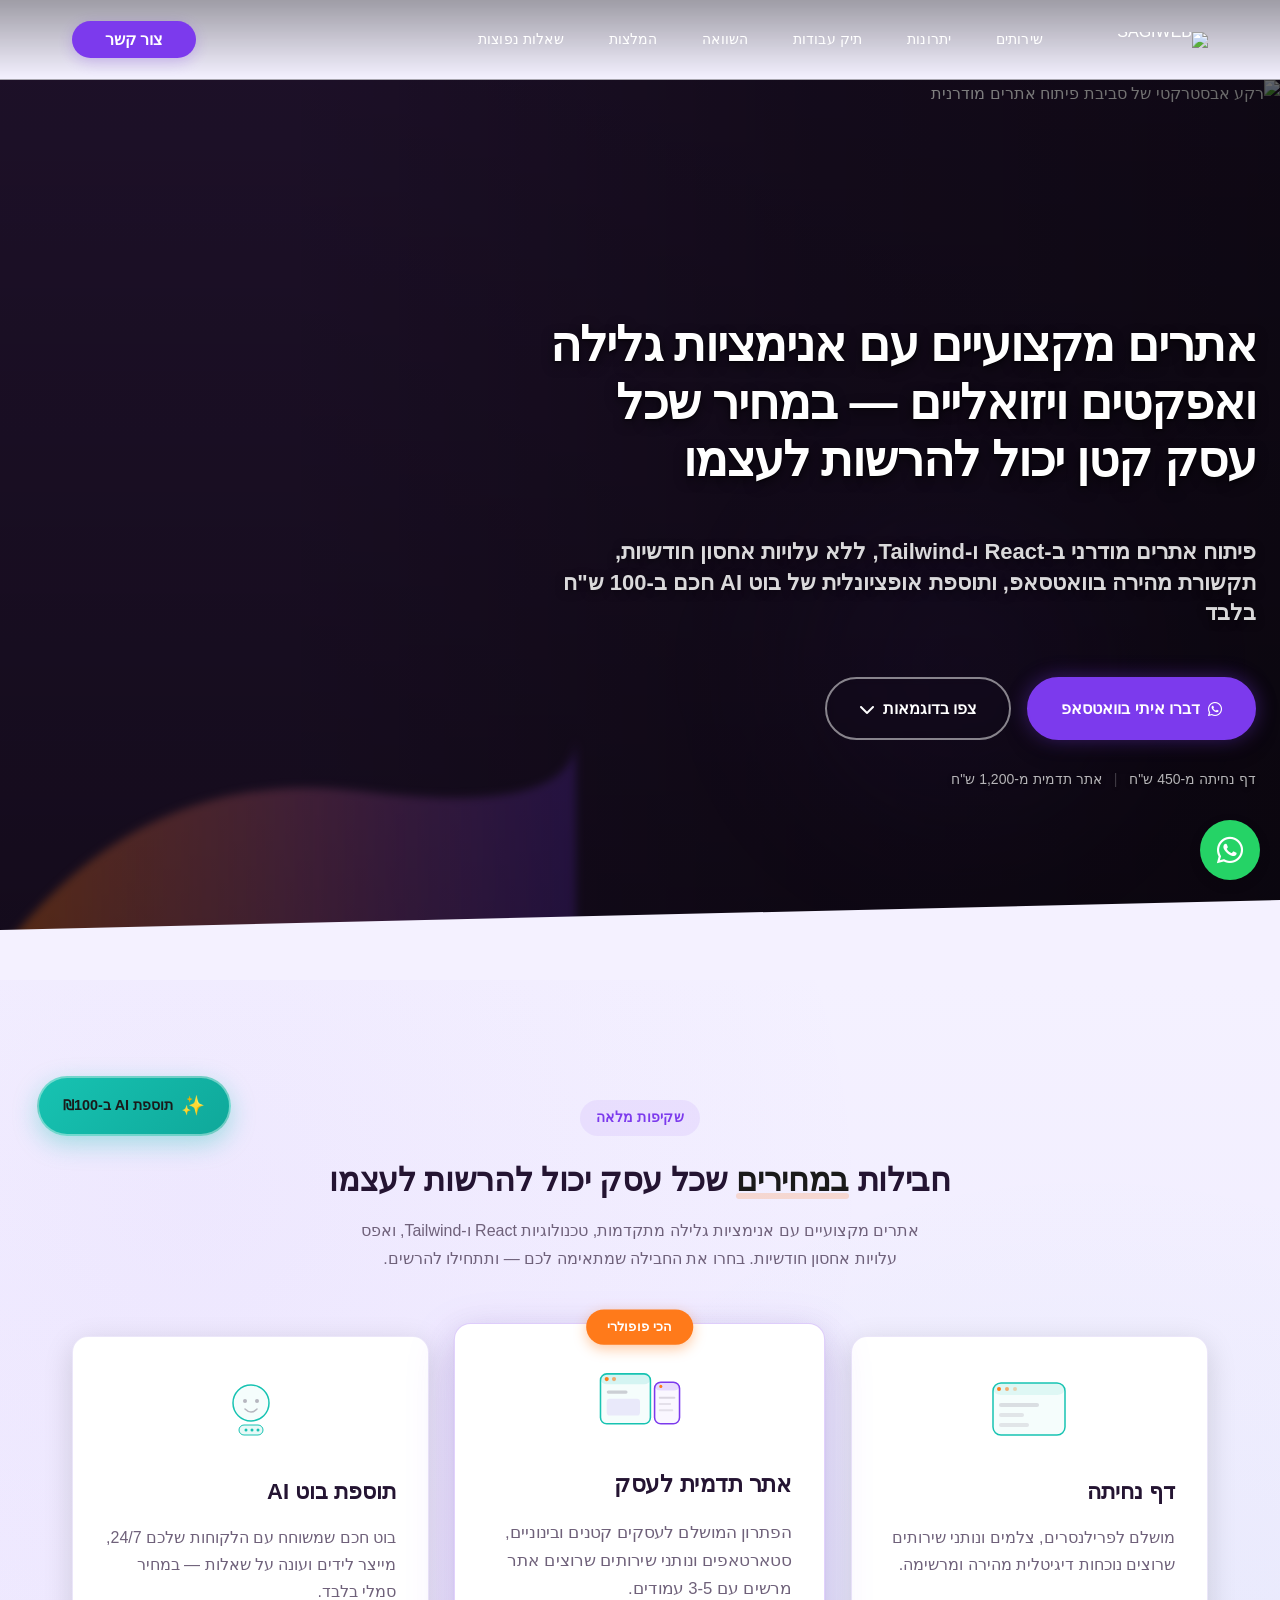
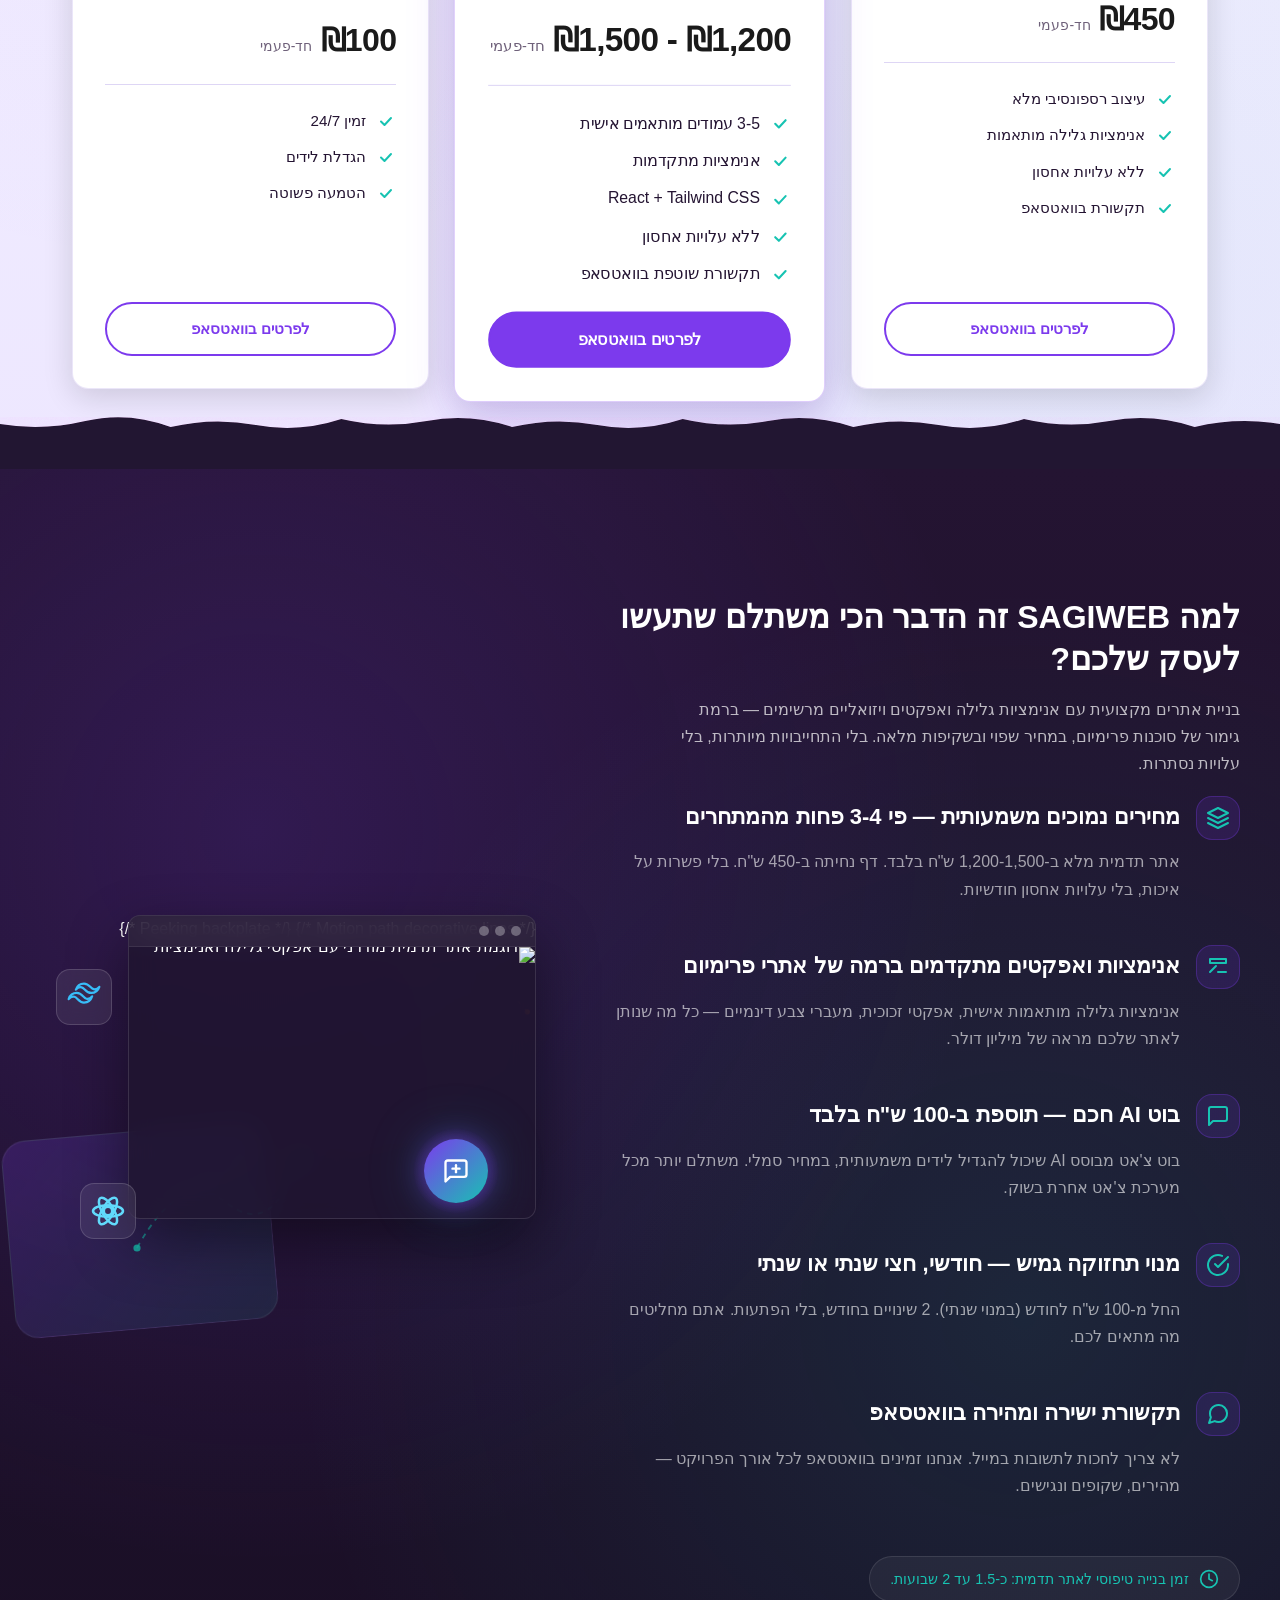
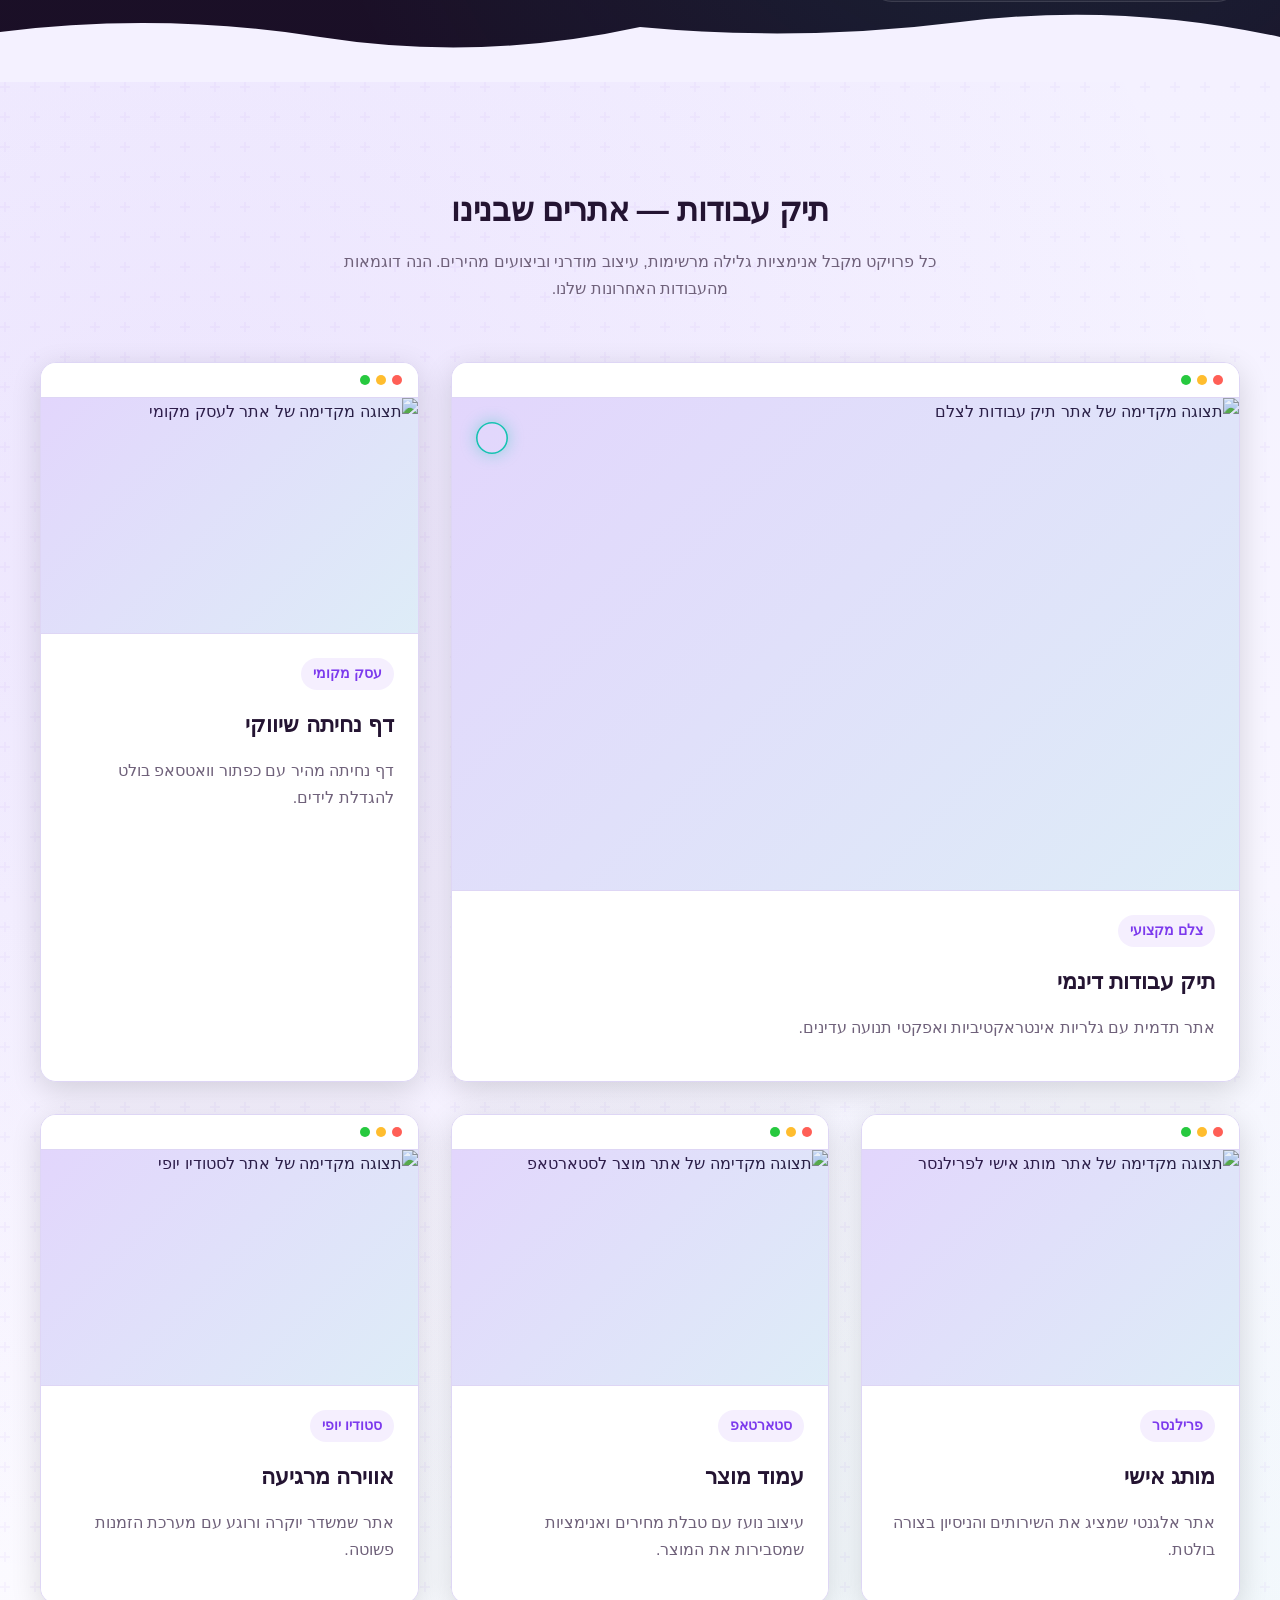
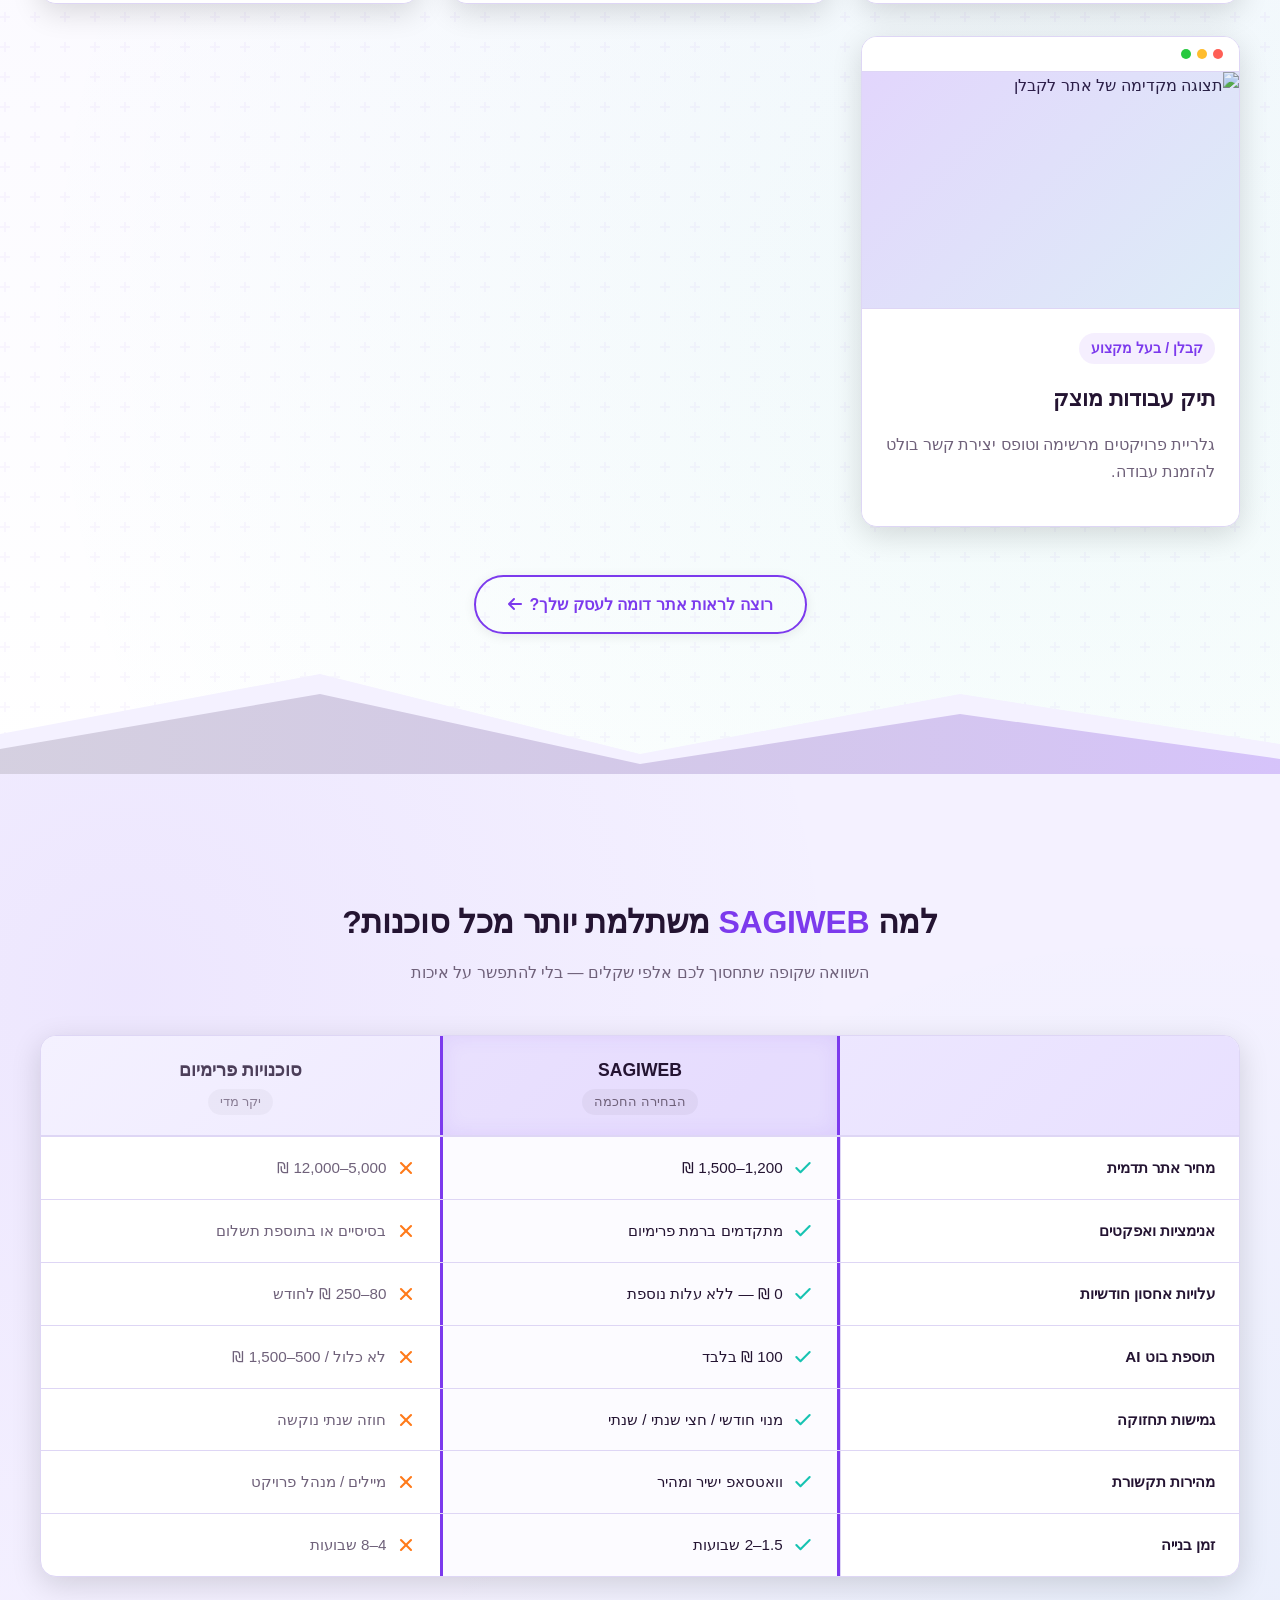
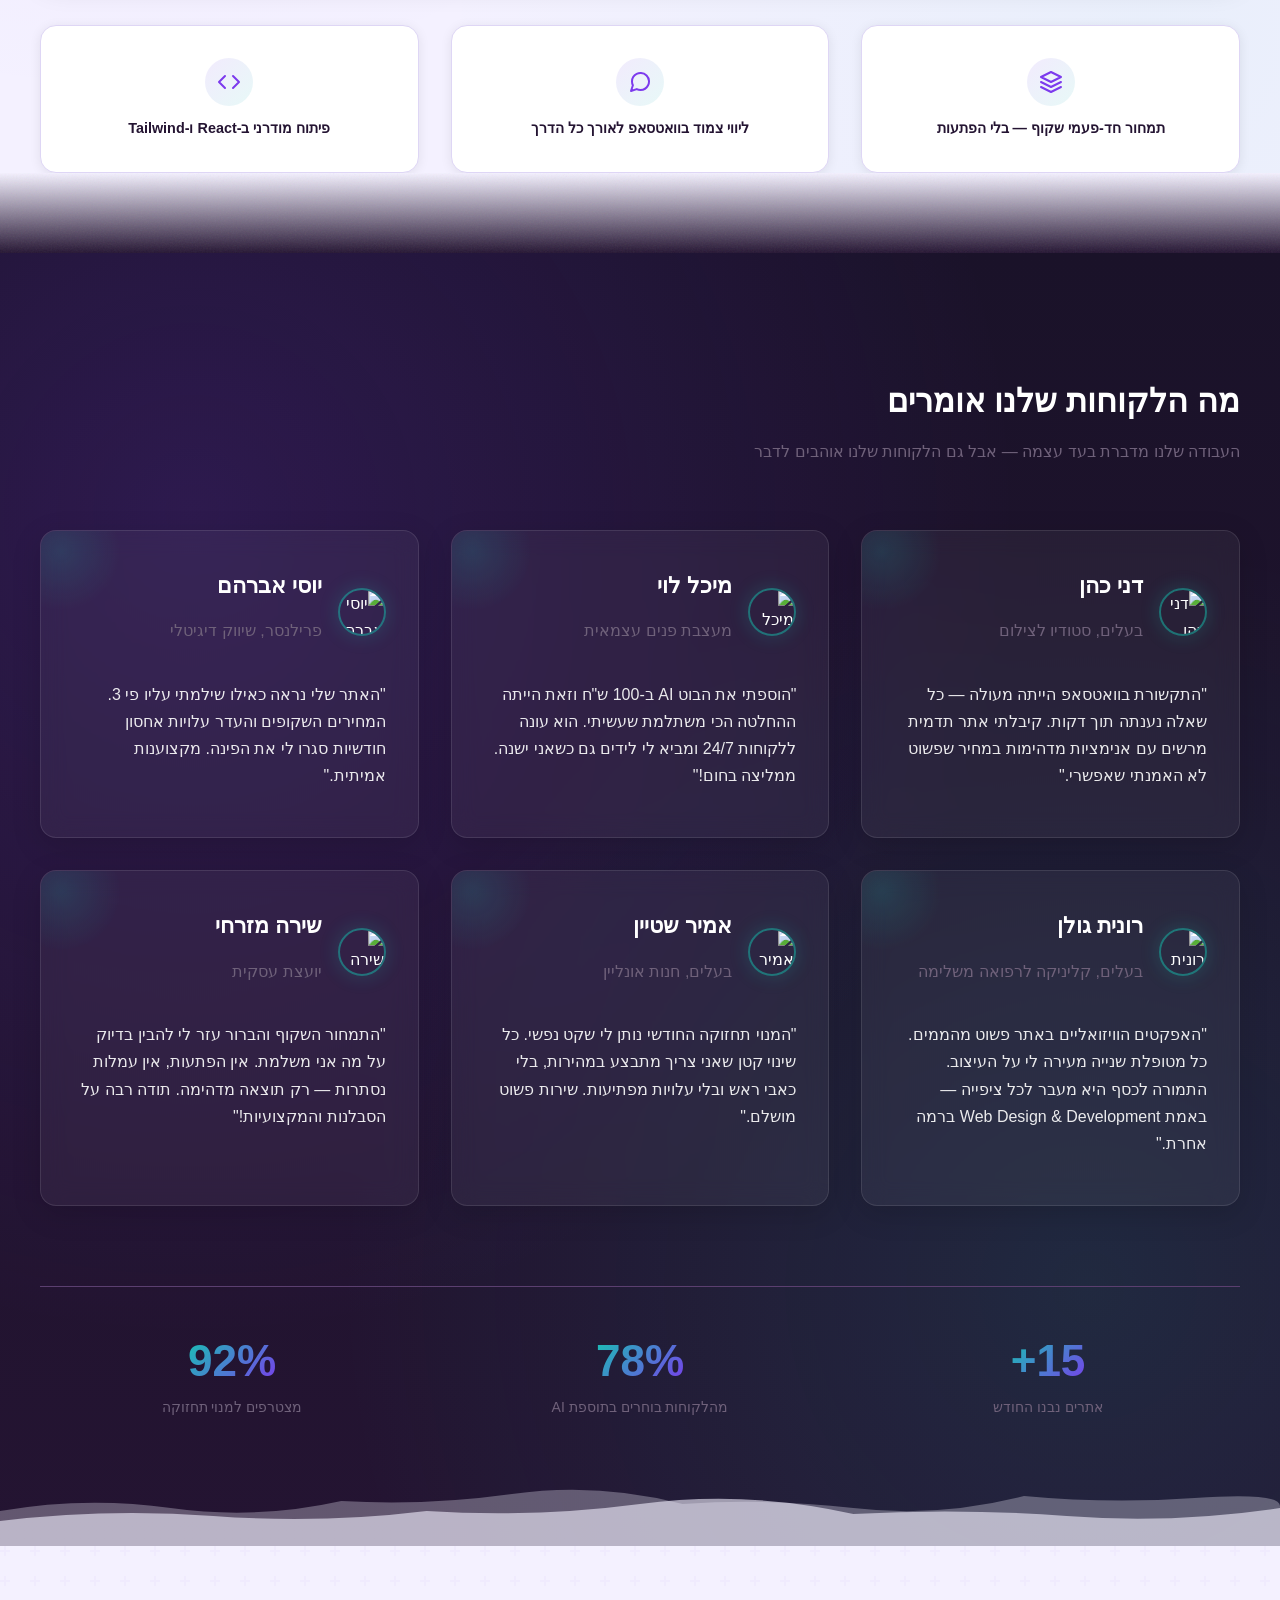
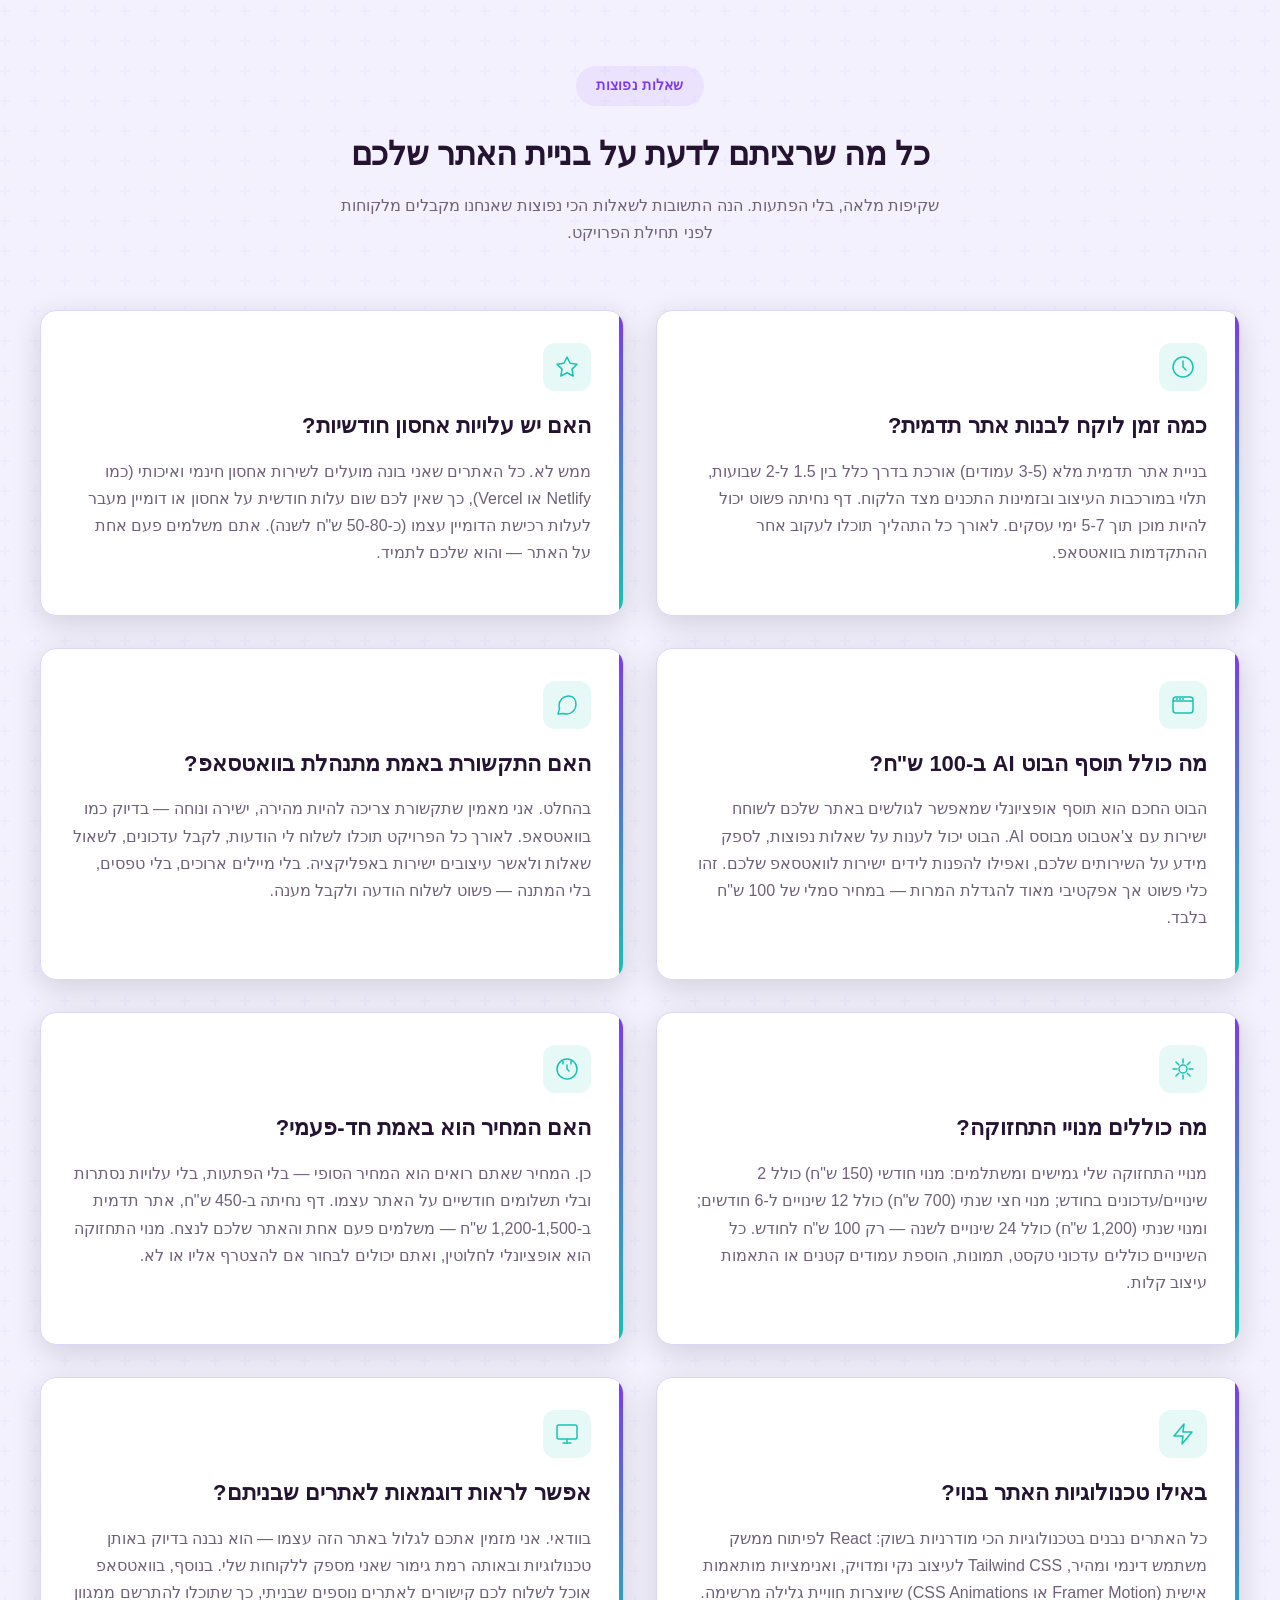
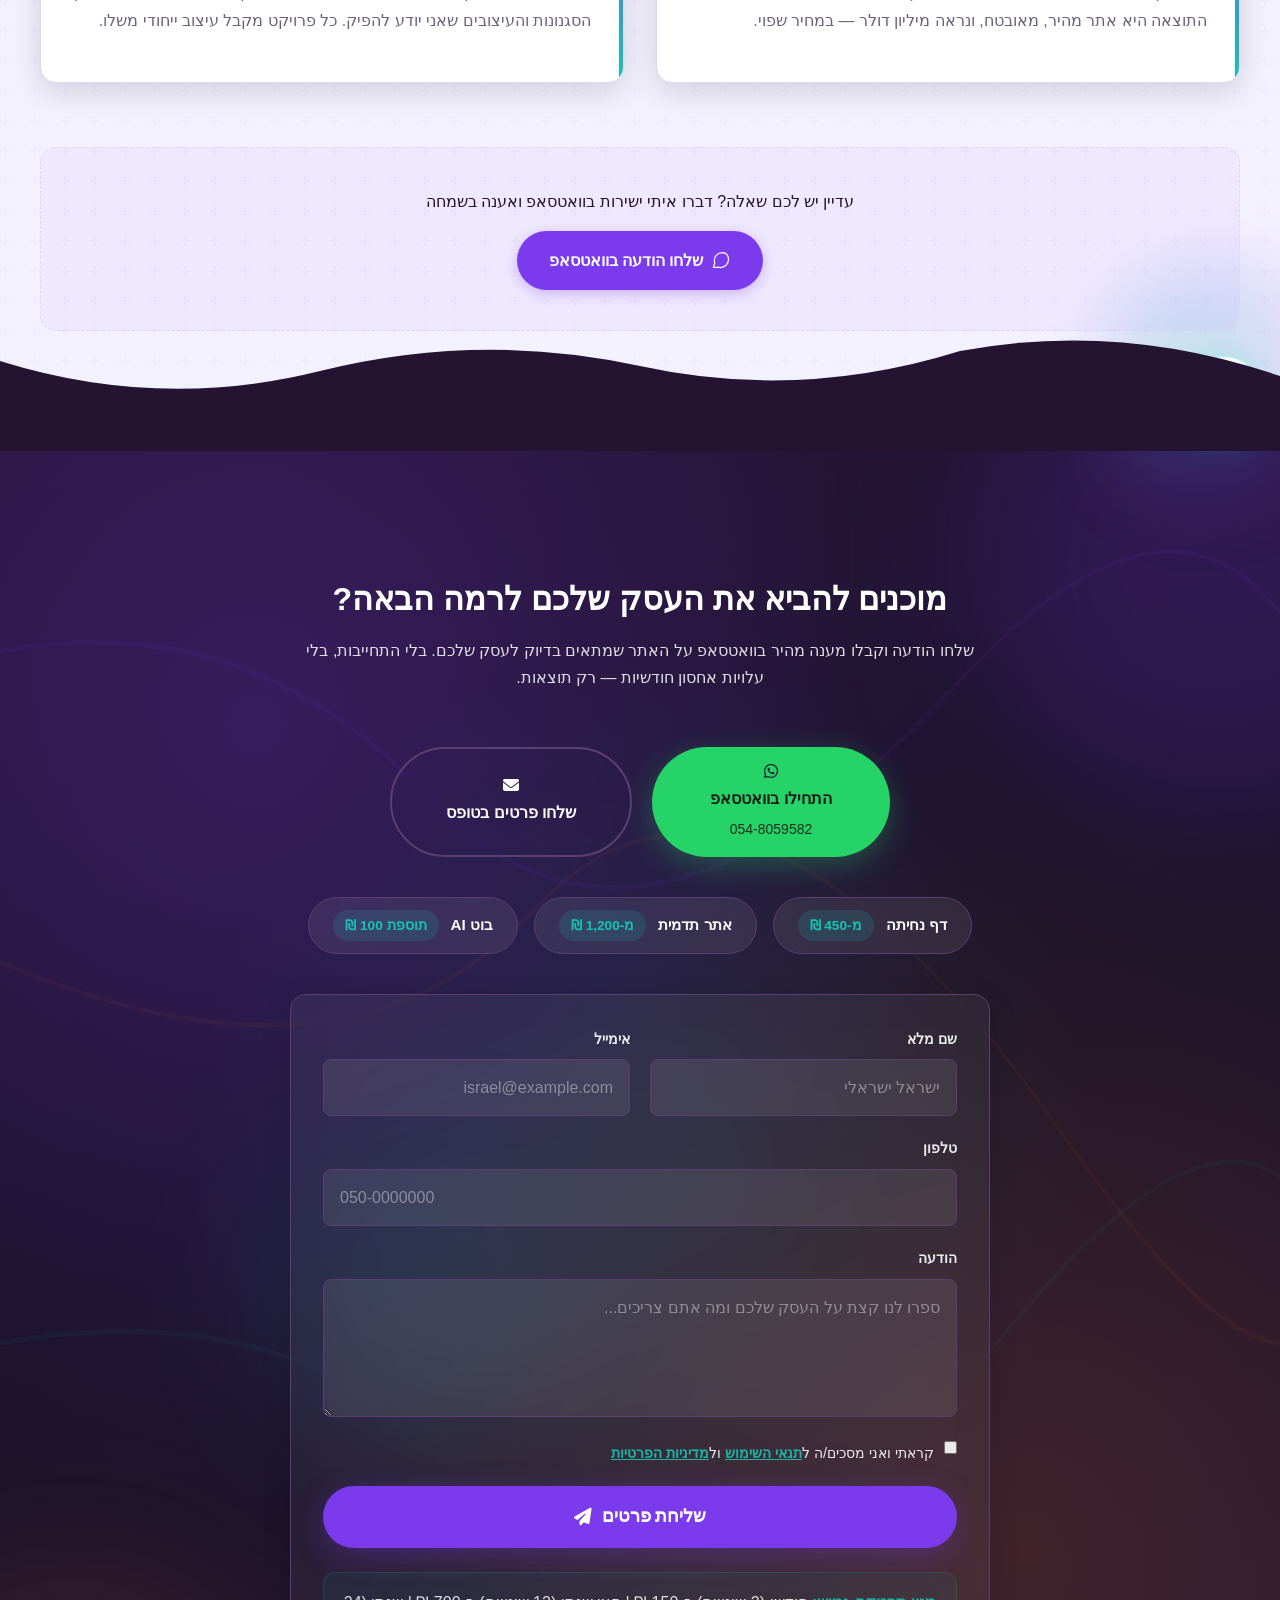
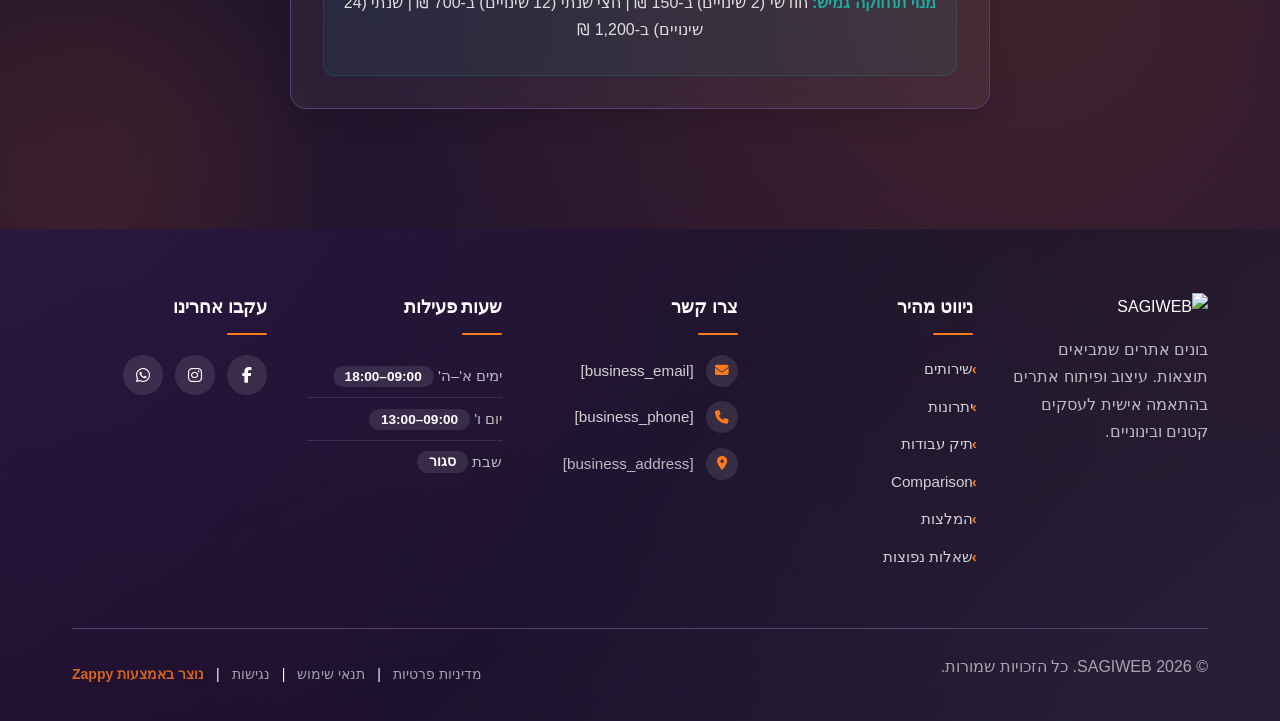
==== index.html @ 6a1bf645 "Initial website commit" ====
<!DOCTYPE html>
<html lang="he" dir="rtl">
<head>
    <meta charset="UTF-8">
    <meta name="viewport" content="width=device-width, initial-scale=1.0">
    <meta name="robots" content="index, follow">
    <title>בניית אתרים מרהיבים עם אנימציות — SAGIWEB</title>
    <meta name="description" content="שירות פרילנס ישראלי לבניית אתרים בעיצוב ויזואלי מרשים, אנימציות גלילה ואפקטים מתקדמים. פתרון איכותי ובמחיר הוגן לעסקים קטנים ובינוניים. דברו איתי בוואטסאפ עוד היום!">
    <meta name="keywords" content="בניית אתרים, עיצוב אתרים, פיתוח אתרים, אנימציות גלילה, אתרים לעסקים קטנים">
    
    <!-- Favicons -->
    <link rel="icon" type="image/x-icon" href="/assets/favicon.ico">
    <link rel="icon" type="image/png" sizes="16x16" href="/assets/favicon-16x16.png">
    <link rel="icon" type="image/png" sizes="32x32" href="/assets/favicon-32x32.png">
    <link rel="icon" type="image/png" sizes="48x48" href="/assets/favicon-48x48.png">
    <link rel="icon" type="image/png" sizes="192x192" href="/assets/favicon-192x192.png">
    <link rel="icon" type="image/png" sizes="512x512" href="/assets/favicon-512x512.png">
    <link rel="apple-touch-icon" href="/assets/apple-touch-icon.png">
    <!-- Zappy Analytics -->
<script>
(function() {
  'use strict';
  
  // Configuration
  var config = {
    websiteId: '485b0c4f-6ab4-41a6-80f2-8aeec7674590',
    apiUrl: 'https://api.zappy5.com/api/analytics/track',
    sessionDuration: 30 * 60 * 1000, // 30 minutes
    visitorDuration: 30 * 24 * 60 * 60 * 1000, // 30 days
    trackPageViews: true,
    trackClicks: true,
    trackFormSubmissions: true
  };
  
  // Generate or retrieve persistent visitor ID (30 days)
  function getVisitorId() {
    var visitorKey = 'zappy_visitor_' + config.websiteId;
    var visitor = null;
    
    try {
      visitor = localStorage.getItem(visitorKey);
      if (visitor) {
        var visitorData = JSON.parse(visitor);
        var now = Date.now();
        
        // Check if visitor ID is still valid (30 days)
        if (now - visitorData.created < config.visitorDuration) {
          // Update last seen timestamp
          visitorData.lastSeen = now;
          localStorage.setItem(visitorKey, JSON.stringify(visitorData));
          return visitorData.id;
        }
      }
    } catch (e) {
      console.warn('Zappy Analytics: LocalStorage not available');
    }
    
    // Generate new visitor ID
    var newVisitorId = 'zv_' + Date.now() + '_' + Math.random().toString(36).substr(2, 9);
    
    try {
      localStorage.setItem(visitorKey, JSON.stringify({
        id: newVisitorId,
        created: Date.now(),
        lastSeen: Date.now()
      }));
    } catch (e) {
      // Continue without local storage
    }
    
    return newVisitorId;
  }
  
  // Generate or retrieve session ID (30 minutes)
  function getSessionId() {
    var sessionKey = 'zappy_session_' + config.websiteId;
    var session = null;
    
    try {
      session = sessionStorage.getItem(sessionKey);
      if (session) {
        var sessionData = JSON.parse(session);
        var now = Date.now();
        
        // Check if session is still valid
        if (now - sessionData.timestamp < config.sessionDuration) {
          // Update timestamp
          sessionData.timestamp = now;
          sessionStorage.setItem(sessionKey, JSON.stringify(sessionData));
          return sessionData.id;
        }
      }
    } catch (e) {
      console.warn('Zappy Analytics: SessionStorage not available');
    }
    
    // Generate new session ID
    var newSessionId = 'zs_' + Date.now() + '_' + Math.random().toString(36).substr(2, 9);
    
    try {
      sessionStorage.setItem(sessionKey, JSON.stringify({
        id: newSessionId,
        timestamp: Date.now()
      }));
    } catch (e) {
      // Continue without session storage
    }
    
    return newSessionId;
  }
  
  var visitorId = getVisitorId();
  var sessionId = getSessionId();
  
  // Track an event
  function trackEvent(eventType, data) {
    data = data || {};
    
    var eventData = {
      website_id: config.websiteId,
      event_type: eventType,
      page_path: window.location.pathname,
      referrer: document.referrer || 'direct',
      visitor_id: visitorId,
      session_id: sessionId,
      metadata: data
    };
    
    // Use sendBeacon if available (better for page unload events)
    if (navigator.sendBeacon) {
      var blob = new Blob([JSON.stringify(eventData)], { type: 'application/json' });
      navigator.sendBeacon(config.apiUrl, blob);
    } else {
      // Fallback to fetch
      fetch(config.apiUrl, {
        method: 'POST',
        headers: {
          'Content-Type': 'application/json'
        },
        body: JSON.stringify(eventData),
        keepalive: true
      }).catch(function(error) {
        console.warn('Zappy Analytics: Failed to track event', error);
      });
    }
  }
  
  // Track page view
  if (config.trackPageViews) {
    trackEvent('pageview', {
      title: document.title,
      url: window.location.href
    });
  }
  
  // Track clicks on important elements
  if (config.trackClicks) {
    document.addEventListener('click', function(e) {
      var target = e.target;
      
      // Track button clicks (counted as actions)
      if (target.tagName === 'BUTTON' || target.closest('button')) {
        var button = target.tagName === 'BUTTON' ? target : target.closest('button');
        var clickMeta = {
          element: 'button',
          text: button.textContent.trim().substring(0, 100),
          id: button.id || null,
          class: button.className || null
        };
        
        trackEvent('click', clickMeta);
      }
      
      // Track link clicks (navigation - not counted as actions)
      else if (target.tagName === 'A' || target.closest('a')) {
        var link = target.tagName === 'A' ? target : target.closest('a');
        var navMeta = {
          element: 'link',
          text: link.textContent.trim().substring(0, 100),
          href: link.href,
          external: link.hostname !== window.location.hostname
        };
        
        trackEvent('navigation', navMeta);
      }
    }, true);
  }
  
  
  // Track form submissions
  if (config.trackFormSubmissions) {
    document.addEventListener('submit', function(e) {
      var form = e.target;
      
      trackEvent('form_submit', {
        form_id: form.id || null,
        form_name: form.name || null,
        form_action: form.action || null,
        form_method: form.method || 'GET'
      });
    }, true);
  }
  
  // Track time on page (send on page unload)
  var pageLoadTime = Date.now();
  
  window.addEventListener('beforeunload', function() {
    var timeOnPage = Math.floor((Date.now() - pageLoadTime) / 1000); // in seconds
    
    trackEvent('page_unload', {
      time_on_page: timeOnPage,
      page_path: window.location.pathname
    });
  });
  
  // Expose tracking function globally for custom events
  window.zappyAnalytics = {
    track: trackEvent,
    getVisitorId: function() { return visitorId; },
    getSessionId: function() { return sessionId; }
  };
  
})();
</script>
<!-- End Zappy Analytics -->
    <meta property="og:title" content="בניית אתרים מרהיבים עם אנימציות — SAGIWEB">
    <meta property="og:description" content="שירות פרילנס ישראלי לבניית אתרים בעיצוב ויזואלי מרשים, אנימציות גלילה ואפקטים מתקדמים. פתרון איכותי ובמחיר הוגן לעסקים קטנים ובינוניים. דברו איתי בוואטסאפ עוד היום!">
    <meta name="twitter:card" content="summary_large_image">
    <meta name="twitter:title" content="בניית אתרים מרהיבים עם אנימציות — SAGIWEB">
    <meta name="twitter:description" content="שירות פרילנס ישראלי לבניית אתרים בעיצוב ויזואלי מרשים, אנימציות גלילה ואפקטים מתקדמים. פתרון איכותי ובמחיר הוגן לעסקים קטנים ובינוניים. דברו איתי בוואטסאפ עוד היום!">
    <meta property="og:type" content="website">
  <meta property="og:locale" content="he_IL">
  
  
  
  
  
  <link rel="stylesheet" href="https://cdnjs.cloudflare.com/ajax/libs/font-awesome/6.4.0/css/all.min.css">
  <style>
    .skip-link { position: absolute; top: 0; left: 0; transform: translateY(-200%); padding: 12px 18px; background: var(--bg-dark, #1a1a1a); color: var(--text-light, #fff); font-weight: 600; border-radius: 0 0 8px 0; z-index: 10000; }
    .skip-link:focus { transform: none; outline: 2px solid var(--ring, #fff); outline-offset: 2px; }
    :focus-visible { outline: 2px solid var(--ring, currentColor); outline-offset: 3px; }
  </style>


  
    <!-- Favicons -->
    <link rel="icon" type="image/x-icon" href="/assets/favicon.ico">
    <link rel="icon" type="image/png" sizes="16x16" href="/assets/favicon-16x16.png">
    <link rel="icon" type="image/png" sizes="32x32" href="/assets/favicon-32x32.png">
    <link rel="icon" type="image/png" sizes="48x48" href="/assets/favicon-48x48.png">
    <link rel="icon" type="image/png" sizes="192x192" href="/assets/favicon-192x192.png">
    <link rel="icon" type="image/png" sizes="512x512" href="/assets/favicon-512x512.png">
    <link rel="apple-touch-icon" href="/assets/apple-touch-icon.png">
    <!-- Cookie Consent -->
    <link rel="stylesheet" href="https://cdn.jsdelivr.net/npm/vanilla-cookieconsent@3/dist/cookieconsent.css">
    <script src="https://cdn.jsdelivr.net/npm/vanilla-cookieconsent@3/dist/cookieconsent.umd.js"></script>
    <!-- Mickidum Accessibility Toolbar -->
    <script src="https://cdn.jsdelivr.net/gh/mickidum/acc_toolbar/acctoolbar/acctoolbar.min.js"></script>
    <link rel="stylesheet" href="/styles.css">
    <script>window.ZAPPY_WEBSITE_ID = "485b0c4f-6ab4-41a6-80f2-8aeec7674590"; window.ZAPPY_API_BASE = "https://api.zappy5.com";</script>

    <style id="zappy-dropdown-submenu-styles">
      /* ========== DESKTOP DROPDOWN SUBMENU STYLES ========== */
      /* Base styles for dropdown submenus - parent must be positioned */
      .nav-menu li:has(.sub-menu), nav li:has(.sub-menu), .navbar li:has(.sub-menu), #navMenu li:has(.sub-menu) { position: relative; }
      /* Submenu base - hidden by default */
      .nav-menu .sub-menu, nav .sub-menu, .navbar .sub-menu, #navMenu .sub-menu { display: block !important; position: absolute !important; top: 100%; left: 0; min-width: 220px; background: white; border-radius: 8px; box-shadow: 0 8px 25px rgba(0,0,0,0.15); padding: 8px 0; opacity: 0; visibility: hidden; transform: translateY(10px); transition: all 0.3s ease; z-index: 1000; list-style: none; pointer-events: none; }
      /* CRITICAL: Desktop hover styles to show dropdown */
      .nav-menu li:hover > .sub-menu, nav li:hover > .sub-menu, .navbar li:hover > .sub-menu, #navMenu li:hover > .sub-menu { opacity: 1 !important; visibility: visible !important; transform: translateY(0) !important; pointer-events: auto !important; }
      /* Submenu item styling */
      .sub-menu li { list-style: none; margin: 0; padding: 0; }
      .sub-menu a { display: block !important; padding: 10px 16px !important; color: var(--text-dark, #333) !important; font-weight: 500; text-decoration: none; white-space: nowrap; transition: background-color 0.2s; }
      .sub-menu .zappy-nav-child > a { padding-left: 28px !important; font-size: 0.9em !important; opacity: 0.85 !important; }
      [dir="rtl"] .sub-menu .zappy-nav-child > a, html[lang="he"] .sub-menu .zappy-nav-child > a, html[lang="ar"] .sub-menu .zappy-nav-child > a { padding-left: 10px !important; padding-right: 28px !important; }
      .sub-menu .zappy-nav-parent > a { font-weight: 600 !important; }
      .sub-menu a:hover { background-color: #f5f5f5; }
      /* RTL (Hebrew/Arabic) dropdown positioning */
      [dir="rtl"] .nav-menu .sub-menu, [dir="rtl"] nav .sub-menu, [dir="rtl"] .navbar .sub-menu, html[lang="he"] .nav-menu .sub-menu, html[lang="he"] nav .sub-menu, html[lang="he"] .navbar .sub-menu, html[lang="ar"] .nav-menu .sub-menu, html[lang="ar"] nav .sub-menu, html[lang="ar"] .navbar .sub-menu { left: auto !important; right: 0 !important; }
      /* Hide empty dropdown menus (exclude catalog sub-menus that use <a> children instead of <li>) */
      .sub-menu:empty, .sub-menu:not(:has(li:not(.zappy-hidden-menu-item))):not(:has(> a)), .sub-menu:not(:has(li)):not(:has(> a)) { display: none !important; opacity: 0 !important; visibility: hidden !important; pointer-events: none !important; }
      /* Desktop: show submenu on Menu Group hover */
      li:has(.menu-group-title):hover > .sub-menu { opacity: 1 !important; visibility: visible !important; transform: translateY(0) !important; pointer-events: auto !important; }
      /* Menu Group title styling */
      .nav-menu > li > .menu-group-title, #navMenu > li > .menu-group-title { display: inline-block; padding: 0.5rem 1rem; cursor: default; user-select: none; }
      
      /* ========== MOBILE SUBMENU STYLES ========== */
      @media (max-width: 768px) {
        .nav-menu .sub-menu, nav .sub-menu, .navbar .sub-menu, #navMenu .sub-menu { position: static !important; transform: none !important; box-shadow: none !important; background: transparent !important; max-height: 0; overflow: hidden; opacity: 0; visibility: hidden; transition: max-height 0.3s ease, opacity 0.3s ease; padding: 0 !important; border-radius: 0 !important; }
        .navbar .sub-menu.mobile-expanded, .nav-menu .sub-menu.mobile-expanded, #navMenu .sub-menu.mobile-expanded { max-height: none !important; overflow-y: visible !important; opacity: 1 !important; visibility: visible !important; padding: 8px 0 8px 16px !important; }
        [dir="rtl"] .sub-menu.mobile-expanded, html[lang="he"] .sub-menu.mobile-expanded { padding: 8px 16px 8px 0 !important; }
        /* Disable hover behavior on mobile */
        .nav-menu li:hover > .sub-menu, nav li:hover > .sub-menu, .navbar li:hover > .sub-menu, #navMenu li:hover > .sub-menu { opacity: 0; visibility: hidden; pointer-events: none; }
        .nav-menu li > .sub-menu.mobile-expanded, nav li > .sub-menu.mobile-expanded, .navbar li > .sub-menu.mobile-expanded, #navMenu li > .sub-menu.mobile-expanded { opacity: 1 !important; visibility: visible !important; pointer-events: auto !important; }
        .nav-menu li:has(.sub-menu), nav li:has(.sub-menu), .navbar li:has(.sub-menu), #navMenu li:has(.sub-menu) { display: flex !important; flex-wrap: wrap !important; align-items: center !important; position: relative !important; min-height: 44px !important; }
        .nav-menu li:has(.sub-menu) > a, nav li:has(.sub-menu) > a, .navbar li:has(.sub-menu) > a, #navMenu li:has(.sub-menu) > a { flex: 1 !important; min-width: 0 !important; }
        .nav-menu li:has(.sub-menu) > .menu-group-title, nav li:has(.sub-menu) > .menu-group-title, .navbar li:has(.sub-menu) > .menu-group-title, #navMenu li:has(.sub-menu) > .menu-group-title { flex: 1 !important; min-width: 0 !important; padding: 0 !important; line-height: inherit !important; }
        .nav-menu li:has(.sub-menu) > .sub-menu, nav li:has(.sub-menu) > .sub-menu, .navbar li:has(.sub-menu) > .sub-menu, #navMenu li:has(.sub-menu) > .sub-menu { flex-basis: 100% !important; width: 100% !important; }
        .nav-menu li:has(.sub-menu) > a [class*="chevron"], .nav-menu li:has(.sub-menu) > a [class*="arrow"], .nav-menu li:has(.sub-menu) > a .fa-chevron-down, .nav-menu li:has(.sub-menu) > a .fa-angle-down, nav li:has(.sub-menu) > a [class*="chevron"], nav li:has(.sub-menu) > a [class*="arrow"], #navMenu li:has(.sub-menu) > a [class*="chevron"], #navMenu li:has(.sub-menu) > a [class*="arrow"] { display: none !important; visibility: hidden !important; }
        .mobile-submenu-toggle { display: flex !important; align-items: center !important; justify-content: center !important; width: 44px !important; height: auto !important; background: transparent !important; border: none !important; cursor: pointer !important; color: var(--text-light) !important; position: static !important; flex-shrink: 0 !important; align-self: stretch !important; z-index: 2 !important; padding: 0 !important; margin: 0 !important; }
        .mobile-submenu-toggle::after { content: '' !important; width: 0 !important; height: 0 !important; border-left: 6px solid transparent !important; border-right: 6px solid transparent !important; border-top: 7px solid currentColor !important; transition: transform 0.3s ease !important; }
        .mobile-submenu-toggle.expanded::after { transform: rotate(180deg) !important; }
        .sub-menu a { padding: 10px 0 !important; display: block !important; color: var(--text-light) !important; white-space: normal !important; }
        .sub-menu .zappy-nav-child > a { padding-left: 28px !important; font-size: 0.9em !important; opacity: 0.85 !important; }
        [dir="rtl"] .sub-menu .zappy-nav-child > a, html[lang="he"] .sub-menu .zappy-nav-child > a, html[lang="ar"] .sub-menu .zappy-nav-child > a { padding-left: 0 !important; padding-right: 28px !important; }
        .sub-menu .zappy-nav-parent > a { font-weight: 600 !important; }
        .nav-menu.active, #navMenu.active { max-width: 100vw !important; overflow-x: hidden !important; box-sizing: border-box !important; }
        .navbar .sub-menu li a, nav.navbar .sub-menu li a, .zappy-products-dropdown .sub-menu a { color: var(--text-light) !important; }
      }
      @media (min-width: 769px) { .mobile-submenu-toggle { display: none !important; } }
    </style>

    <style id="zappy-widget-visibility">
      html[dir="rtl"] .whatsapp-float { right: 20px !important; left: auto !important; }
      html[dir="ltr"] .whatsapp-float, html:not([dir]) .whatsapp-float { left: 20px !important; right: auto !important; }
      html[dir="rtl"] #mic-access-tool-general-button, html[dir="rtl"] .mic-access-tool-general-button,
      html[dir="rtl"] #mic-init-access-tool .mic-access-tool-general-button,
      html[dir="rtl"] #mic-init-access-tool #mic-access-tool-general-button,
      html[dir="rtl"] ._access-icon { left: 20px !important; right: auto !important; }
      html[dir="ltr"] #mic-access-tool-general-button, html[dir="ltr"] .mic-access-tool-general-button,
      html[dir="ltr"] #mic-init-access-tool .mic-access-tool-general-button,
      html[dir="ltr"] #mic-init-access-tool #mic-access-tool-general-button,
      html[dir="ltr"] ._access-icon,
      html:not([dir]) #mic-access-tool-general-button, html:not([dir]) .mic-access-tool-general-button,
      html:not([dir]) #mic-init-access-tool .mic-access-tool-general-button,
      html:not([dir]) #mic-init-access-tool #mic-access-tool-general-button,
      html:not([dir]) ._access-icon { right: 20px !important; left: auto !important; }
      @media (max-width: 768px) { .whatsapp-float { display: flex !important; } }
      @media (min-width: 769px) { .whatsapp-float { display: flex !important; } }
      @media (max-width: 768px) {
        #mic-access-tool-general-button, .mic-access-tool-general-button,
        #mic-init-access-tool .mic-access-tool-general-button, #mic-init-access-tool #mic-access-tool-general-button,
        ._access-icon { display: flex !important; visibility: visible !important; opacity: 1 !important; pointer-events: auto !important; }
        #mic-access-tool-box.opened-mic-access-tool, .mic-access-tool-box.opened-mic-access-tool,
        #mic-init-access-tool #mic-access-tool-box.opened-mic-access-tool {
          visibility: visible !important; opacity: 1 !important; pointer-events: auto !important;
        }
      }
      @media (min-width: 769px) {
        #mic-access-tool-general-button, .mic-access-tool-general-button,
        #mic-init-access-tool .mic-access-tool-general-button, #mic-init-access-tool #mic-access-tool-general-button,
        ._access-icon { display: flex !important; visibility: visible !important; opacity: 1 !important; pointer-events: auto !important; }
        #mic-access-tool-box.opened-mic-access-tool, .mic-access-tool-box.opened-mic-access-tool,
        #mic-init-access-tool #mic-access-tool-box.opened-mic-access-tool {
          visibility: visible !important; opacity: 1 !important; pointer-events: auto !important;
        }
      }
    </style>
</head>
<body>
<a class="skip-link" href="#main">דלג לתוכן הראשי</a>
  <nav class="navbar" dir="rtl">
  <button class="mobile-toggle" id="mobileToggle" aria-label="Menu">
    <svg class="hamburger-icon" width="24" height="24" viewBox="0 0 24 24" fill="none">
      <path d="M3 12h18M3 6h18M3 18h18" stroke="currentColor" stroke-width="2" stroke-linecap="round"/>
    </svg>
    <svg class="close-icon" width="24" height="24" viewBox="0 0 24 24" fill="none" style="display: none;">
      <path d="M18 6L6 18M6 6l12 12" stroke="currentColor" stroke-width="2" stroke-linecap="round"/>
    </svg>
  </button>
  
  <button class="phone-header-btn" data-phone="[business_phone]" aria-label="Call">
    <svg width="20" height="20" viewBox="0 0 24 24" fill="currentColor">
      <path d="M22 16.92v3a2 2 0 0 1-2.18 2 19.79 19.79 0 0 1-8.63-3.07 19.5 19.5 0 0 1-6-6 19.79 19.79 0 0 1-3.07-8.67A2 2 0 0 1 4.11 2h3a2 2 0 0 1 2 1.72 12.84 12.84 0 0 0 .7 2.81 2 2 0 0 1-.45 2.11L8.09 9.91a16 16 0 0 0 6 6l1.27-1.27a2 2 0 0 1 2.11-.45 12.84 12.84 0 0 0 2.81.7A2 2 0 0 1 22 16.92z"/>
    </svg>
  </button>

  <div class="nav-container">
    <div class="nav-right-group"><div class="nav-brand">
      <a href="/" class="logo-link"><img class="logo" src="/assets/site-----image-1.webp" alt="SAGIWEB"></a>
    </div><ul class="nav-menu" id="navMenu"><li><a href="#services">שירותים</a></li><li><a href="#benefits">יתרונות</a></li><li><a href="#portfolio">תיק עבודות</a></li><li><a href="#comparison">השוואה</a></li><li><a href="#testimonials">המלצות</a></li><li><a href="#faq">שאלות נפוצות</a></li><li class="mobile-contact-link nav-cta-mobile-item"><a href="#cta" class="nav-cta-btn">צור קשר</a></li></ul></div>
    
    
    
    <div class="nav-cta-container">
      <a href="#cta" class="nav-cta-btn">צור קשר</a>
    </div>
  </div>
</nav>
<script>

// Navbar Mobile Menu Toggle and Contrast Fix
(function() {
  // Use 'load' event instead of 'DOMContentLoaded' to ensure we run AFTER all other scripts
  window.addEventListener('load', function() {
    
    // FIX MOBILE BUTTON CONTRAST
    // Detect navbar background color and apply contrasting color to mobile buttons
    const navbar = document.querySelector('.navbar, nav, header');
    if (!navbar) {
      console.log('[Navbar] Navbar element not found');
      return;
    }
    
    // DECLARE VARIABLES EARLY to avoid Temporal Dead Zone errors
    // These are used in multiple places below
    let mobileToggle = document.getElementById('mobileToggle') ||
                       document.querySelector('.mobile-toggle') ||
                       document.querySelector('.hamburger') ||
                       document.querySelector('.hamburger-menu') ||
                       document.querySelector('.menu-toggle') ||
                       document.querySelector('.burger-menu') ||
                       document.querySelector('[aria-label="Menu"]') ||
                       document.querySelector('[aria-label="תפריט"]');
    
    const phoneBtn = document.querySelector('.phone-header-btn');
    
    const computedStyle = window.getComputedStyle(navbar);
    let bgColor = computedStyle.backgroundColor;
    
    console.log('[Navbar] Initial navbar background:', bgColor);
    
    // Check if background is transparent or rgba with 0 alpha
    const isTransparent = bgColor === 'transparent' || 
                         bgColor === 'rgba(0, 0, 0, 0)' ||
                         (bgColor.startsWith('rgba') && bgColor.includes(', 0)'));
    
    if (isTransparent) {
      // Check for background-image or gradient
      const bgImage = computedStyle.backgroundImage;
      if (bgImage && bgImage !== 'none') {
        console.log('[Navbar] Navbar has background image/gradient, using dark text');
        bgColor = 'rgb(240, 240, 240)'; // Assume light background
      } else {
        // Transparent navbar - check body background
        const bodyBg = window.getComputedStyle(document.body).backgroundColor;
        console.log('[Navbar] Navbar transparent, using body background:', bodyBg);
        bgColor = bodyBg;
      }
    }
    
    // Calculate luminance to determine if background is light or dark
    const rgb = bgColor.match(/\d+/g);
    if (rgb && rgb.length >= 3) {
      const r = parseInt(rgb[0]);
      const g = parseInt(rgb[1]);
      const b = parseInt(rgb[2]);
      const luminance = (0.299 * r + 0.587 * g + 0.114 * b) / 255;
      
      // Mobile button colors are set by Claude's AI-generated CSS (same as .nav-menu a)
      // No dynamic color overrides needed - colors come from the generated navbar CSS
      console.log('[Navbar] Mobile button colors preserved from Claude CSS (luminance:', luminance.toFixed(2) + ')');
      
      // FIX ICON SIZES - Ensure SVGs are properly sized and visible
      // INJECT CRITICAL CSS TO OVERRIDE ANY CONFLICTING RULES
      const criticalCSS = document.createElement('style');
      criticalCSS.id = 'zappy-mobile-nav-fix';
      const htmlLang = document.documentElement.lang || 'en';
      const htmlDir = document.documentElement.dir || 'ltr';
      // Check both dir attribute AND lang for RTL detection
      // dir="rtl" is the most reliable indicator
      const isRTL = htmlDir === 'rtl' || htmlLang === 'he' || htmlLang === 'ar';
      
      criticalCSS.textContent = `
        /* Hide mobile buttons on desktop, show only on mobile */
        @media (min-width: 769px) {
          .mobile-toggle,
          .phone-header-btn {
            display: none !important;
          }
        }
        
        /* Show and position mobile buttons correctly on mobile */
        @media (max-width: 768px) {
          .navbar,
          nav.navbar {
            min-height: 70px !important;
          }

          .mobile-toggle,
          .phone-header-btn {
            position: absolute !important;
            top: 0 !important;
            bottom: 0 !important;
            margin-top: auto !important;
            margin-bottom: auto !important;
            transform: none !important;
            z-index: 1001 !important;
            display: flex !important;
            align-items: center !important;
            justify-content: center !important;
            width: 36px !important;
            height: 36px !important;
            border-radius: 50% !important;
            border: none !important;
            cursor: pointer !important;
            padding: 6px !important;
            background: none !important;
            color: var(--nav-text, var(--text-light)) !important;
            touch-action: manipulation !important;
            -webkit-tap-highlight-color: transparent !important;
          }

          html[data-zappy-site-type="ecommerce"] .phone-header-btn,
          body[data-zappy-site-type="ecommerce"] .phone-header-btn,
          html[data-zappy-site-type="ecommerce"] header .phone-header-btn,
          html[data-zappy-site-type="ecommerce"] nav .phone-header-btn {
            display: none !important;
            visibility: hidden !important;
            width: 0 !important;
            height: 0 !important;
            min-width: 0 !important;
            overflow: hidden !important;
          }
          
          /* LTR positioning (default): hamburger LEFT, phone RIGHT */
          html:not([dir="rtl"]):not([lang="he"]):not([lang="ar"]) .mobile-toggle,
          html[dir="ltr"] .mobile-toggle {
            left: 12px !important;
            right: auto !important;
          }
          html:not([dir="rtl"]):not([lang="he"]):not([lang="ar"]) .phone-header-btn,
          html[dir="ltr"] .phone-header-btn {
            right: 12px !important;
            left: auto !important;
          }
          
          /* RTL positioning: hamburger RIGHT, phone LEFT */
          html[dir="rtl"] .mobile-toggle,
          html[lang="he"] .mobile-toggle,
          html[lang="ar"] .mobile-toggle {
            right: 12px !important;
            left: auto !important;
          }
          html[dir="rtl"] .phone-header-btn,
          html[lang="he"] .phone-header-btn,
          html[lang="ar"] .phone-header-btn {
            left: 12px !important;
            right: auto !important;
          }
          
          /* CRITICAL: Ensure nav-container has min-height on mobile */
          /* All children are positioned absolutely/fixed on mobile, so height:auto collapses to 0 */
          .nav-container {
            min-height: 70px !important;
            position: relative !important;
          }
          
          /* Ensure SVG icons are properly sized and inherit color */
          .mobile-toggle svg,
          .phone-header-btn svg {
            width: 24px !important;
            height: 24px !important;
            /* Don't force display - let JavaScript control hamburger/close toggle */
          }
          
          /* Reset nav-cta-container on mobile - remove desktop box-shadow/padding */
          /* that creates a visible ghost box when CTA button is hidden */
          .nav-cta-container {
            box-shadow: none !important;
            padding: 0 !important;
          }
          
          /* Hide nav-cta-container entirely on mobile when there's no lang-switcher */
          /* (only the CTA button is inside, and it's hidden on mobile) */
          .nav-cta-container:not(:has(.lang-switcher)) {
            display: none !important;
          }
          
          /* CRITICAL: Prevent hero image fade gradient from bleeding over headline text */
          /* The .image-fade-gradient has bottom: -30px (extends below parent) */
          /* On mobile stacked layout, this overlaps the h1 text below the image */
          .hero-image-column {
            overflow: hidden !important;
          }
          .image-fade-gradient {
            bottom: 0 !important;
          }
          
          /* Hide desktop language switcher on mobile - hamburger menu handles it */
          /* High specificity to override stored CSS */
          .lang-switcher,
          .nav-cta-container .lang-switcher,
          .nav-container .lang-switcher,
          .navbar .lang-switcher,
          .navbar .nav-cta-container .lang-switcher {
            display: none !important;
          }
        }
      `;
      
      // Remove existing fix if present and inject new one
      const existing = document.getElementById('zappy-mobile-nav-fix');
      if (existing) existing.remove();
      document.head.appendChild(criticalCSS);
      
      console.log('[Navbar] Critical CSS injected for mobile nav positioning');
      
      // ONLY apply inline positioning styles on mobile viewport
      // On desktop, the CSS handles hiding these buttons with display: none
      // Inline styles were breaking desktop layout by overriding CSS
      const isMobileViewport = window.innerWidth <= 768;
      
      if (mobileToggle) {
        // Icon sizing applies to all viewports for consistency
        const hamburgerIcon = mobileToggle.querySelector('.hamburger-icon');
        const closeIcon = mobileToggle.querySelector('.close-icon');
        
        if (hamburgerIcon) {
          hamburgerIcon.style.setProperty('width', '24px', 'important');
          hamburgerIcon.style.setProperty('height', '24px', 'important');
          hamburgerIcon.style.setProperty('display', 'block', 'important'); // Show hamburger by default
        }
        if (closeIcon) {
          closeIcon.style.setProperty('width', '24px', 'important');
          closeIcon.style.setProperty('height', '24px', 'important');
          closeIcon.style.setProperty('display', 'none', 'important'); // Hide close icon by default
        }
        
        // ONLY set positioning inline styles on mobile
        if (isMobileViewport) {
          mobileToggle.style.setProperty('position', 'absolute', 'important');
          mobileToggle.style.setProperty('top', '0', 'important');
          mobileToggle.style.setProperty('bottom', '0', 'important');
          mobileToggle.style.setProperty('margin-top', 'auto', 'important');
          mobileToggle.style.setProperty('margin-bottom', 'auto', 'important');
          mobileToggle.style.setProperty('transform', 'none', 'important');
          mobileToggle.style.setProperty('z-index', '1001', 'important');
          
          // Clear any inline left/right so CSS can take over based on html[dir]
          mobileToggle.style.removeProperty('left');
          mobileToggle.style.removeProperty('right');
          
          console.log('[Navbar] Mobile toggle positioning applied (mobile viewport)');
        } else {
          // On desktop, clear any positioning styles to let CSS handle it
          mobileToggle.style.removeProperty('position');
          mobileToggle.style.removeProperty('top');
          mobileToggle.style.removeProperty('transform');
          mobileToggle.style.removeProperty('z-index');
          mobileToggle.style.removeProperty('left');
          mobileToggle.style.removeProperty('right');
          console.log('[Navbar] Desktop viewport - cleared mobile toggle inline positioning');
        }
      }
      
      if (phoneBtn) {
        // Icon sizing applies to all viewports
        const phoneIcon = phoneBtn.querySelector('svg');
        if (phoneIcon) {
          phoneIcon.style.width = '24px';
          phoneIcon.style.height = '24px';
          phoneIcon.setAttribute('width', '24');
          phoneIcon.setAttribute('height', '24');
        }
        
        // ONLY set positioning inline styles on mobile
        if (isMobileViewport) {
          phoneBtn.style.setProperty('position', 'absolute', 'important');
          phoneBtn.style.setProperty('top', '0', 'important');
          phoneBtn.style.setProperty('bottom', '0', 'important');
          phoneBtn.style.setProperty('margin-top', 'auto', 'important');
          phoneBtn.style.setProperty('margin-bottom', 'auto', 'important');
          phoneBtn.style.setProperty('transform', 'none', 'important');
          phoneBtn.style.setProperty('z-index', '1001', 'important');
          
          // Clear any inline left/right so CSS can take over based on html[dir]
          phoneBtn.style.removeProperty('left');
          phoneBtn.style.removeProperty('right');
          
          console.log('[Navbar] Phone button positioning applied (mobile viewport)');
        } else {
          // On desktop, clear any positioning styles to let CSS handle it
          phoneBtn.style.removeProperty('position');
          phoneBtn.style.removeProperty('top');
          phoneBtn.style.removeProperty('transform');
          phoneBtn.style.removeProperty('z-index');
          phoneBtn.style.removeProperty('left');
          phoneBtn.style.removeProperty('right');
          console.log('[Navbar] Desktop viewport - cleared phone button inline positioning');
        }
      }
    } else {
      console.log('[Navbar] Could not parse background color:', bgColor);
    }
    
    // MOBILE MENU TOGGLE
    // Re-query in case DOM changed (mobileToggle already declared at top of function)
    mobileToggle = document.getElementById('mobileToggle') ||
                   document.querySelector('.mobile-toggle') ||
                   document.querySelector('.hamburger') ||
                   document.querySelector('.hamburger-menu') ||
                   document.querySelector('.menu-toggle') ||
                   document.querySelector('.burger-menu') ||
                   document.querySelector('[aria-label="Menu"]') ||
                   document.querySelector('[aria-label="תפריט"]');
    
    // EXPANDED SEARCH: Find nav menu by ID or class
    const navMenu = document.getElementById('navMenu') ||
                  document.querySelector('.nav-menu') ||
                  document.querySelector('.nav-links') ||
                  document.querySelector('nav ul:not(.submenu)');
    
    if (!mobileToggle || !navMenu) {
      console.log('[Navbar] Mobile toggle or menu not found:', { toggle: !!mobileToggle, menu: !!navMenu });
      return;
    }
    
    // Ensure navMenu has ID for CSS targeting
    if (!navMenu.id) {
      navMenu.id = 'navMenu';
    }
    
    console.log('[Navbar] Initializing mobile menu...');
    
    // Remove any existing event listeners by cloning the button
    const newToggle = mobileToggle.cloneNode(true);
    mobileToggle.parentNode.replaceChild(newToggle, mobileToggle);
    
    // Toggle menu handler (shared by click and touchend)
    function handleToggle(e) {
      e.preventDefault();
      e.stopPropagation();
      
      const hamburgerIcon = newToggle.querySelector('.hamburger-icon');
      const closeIcon = newToggle.querySelector('.close-icon');
      const isActive = navMenu.classList.contains('active');
      
      if (isActive) {
        // Close menu
        navMenu.classList.remove('active');
        if (hamburgerIcon) hamburgerIcon.style.setProperty('display', 'block', 'important');
        if (closeIcon) closeIcon.style.setProperty('display', 'none', 'important');
        document.body.style.overflow = '';
        document.body.classList.remove('menu-open');
        console.log('[Navbar] Menu closed');
      } else {
        // Open menu
        navMenu.classList.add('active');
        if (hamburgerIcon) hamburgerIcon.style.setProperty('display', 'none', 'important');
        if (closeIcon) closeIcon.style.setProperty('display', 'block', 'important');
        document.body.style.overflow = 'hidden';
        document.body.classList.add('menu-open');
        console.log('[Navbar] Menu opened');
      }
    }
    
    // Use click for desktop/emulation and touchend as iOS Safari fallback.
    // Prevent double-fire with a timestamp guard.
    var lastToggleTime = 0;
    function guardedToggle(e) {
      var now = Date.now();
      if (now - lastToggleTime < 300) return;
      lastToggleTime = now;
      handleToggle(e);
    }
    
    newToggle.addEventListener('click', guardedToggle);
    newToggle.addEventListener('touchend', guardedToggle);

    // Close the full-screen overlay menu on Escape
    document.addEventListener('keydown', function(e) {
      if ((e.key === 'Escape' || e.key === 'Esc') && navMenu.classList.contains('active')) {
        const hamburgerIcon = newToggle.querySelector('.hamburger-icon');
        const closeIcon = newToggle.querySelector('.close-icon');
        navMenu.classList.remove('active');
        if (hamburgerIcon) hamburgerIcon.style.setProperty('display', 'block', 'important');
        if (closeIcon) closeIcon.style.setProperty('display', 'none', 'important');
        document.body.style.overflow = '';
        document.body.classList.remove('menu-open');
        console.log('[Navbar] Menu closed (Escape)');
      }
    });
    
    // Close menu when clicking nav links (but NOT dropdown toggles)
    const navLinks = navMenu.querySelectorAll('a');
    navLinks.forEach(function(link) {
      link.addEventListener('click', function() {
        // Don't close if it's a dropdown child (unless it's a real navigation link)
        if (this.getAttribute('href') === '#') return;
        
        const hamburgerIcon = newToggle.querySelector('.hamburger-icon');
        const closeIcon = newToggle.querySelector('.close-icon');
        
        navMenu.classList.remove('active');
        if (hamburgerIcon) hamburgerIcon.style.setProperty('display', 'block', 'important');
        if (closeIcon) closeIcon.style.setProperty('display', 'none', 'important');
        document.body.style.overflow = '';
        document.body.classList.remove('menu-open');
        console.log('[Navbar] Menu closed (link clicked)');
      });
    });
    
    // DROPDOWN MENU TOGGLE (for mobile and touch devices)
    var dropdownToggles = navMenu.querySelectorAll('.dropdown-toggle');
    dropdownToggles.forEach(function(toggle) {
      toggle.addEventListener('click', function(e) {
        e.preventDefault();
        e.stopPropagation();
        var parent = this.closest('.nav-dropdown');
        if (!parent) return;
        
        // Close other open dropdowns at the same level
        var siblings = parent.parentNode.querySelectorAll('.nav-dropdown.open');
        siblings.forEach(function(sib) {
          if (sib !== parent) sib.classList.remove('open');
        });
        
        parent.classList.toggle('open');
        console.log('[Navbar] Dropdown toggled:', parent.classList.contains('open') ? 'open' : 'closed');
      });
    });
    
    // Close dropdowns when clicking outside
    document.addEventListener('click', function(e) {
      if (!e.target.closest('.nav-dropdown')) {
        var openDropdowns = document.querySelectorAll('.nav-dropdown.open');
        openDropdowns.forEach(function(dd) { dd.classList.remove('open'); });
      }
    });
    
    console.log('[Navbar] Dropdown handlers initialized for ' + dropdownToggles.length + ' dropdowns');
    
    // Phone button functionality (phoneBtn already declared at top of function)
    if (phoneBtn) {
      phoneBtn.addEventListener('click', function() {
        // Get phone number from placeholder in page or use default
        const phoneLinks = document.querySelectorAll('a[href^="tel:"]');
        const phoneNumber = phoneLinks.length > 0 
          ? phoneLinks[0].getAttribute('href').replace('tel:', '')
          : '[business_phone]';
        
        window.location.href = 'tel:' + phoneNumber;
        console.log('[Navbar] Phone button clicked');
      });
    }
    
    console.log('[Navbar] Mobile menu initialized successfully');
    
    // WhatsApp button visibility is now controlled via CSS (siteSettings).
    // No JS-based desktop hiding — the button is visible on both mobile and desktop by default.
  });
})();

</script>
  
  <main id="main">
    <section data-band-index="0" id="hero" class="index-hero-section" data-layout-spec="בית-hero" data-hero-type="fullscreen-scrim">
  <!-- Background Image -->
  <div class="index-hero-section__bg-media">
    <img loading="eager" fetchpriority="high" data-hero-bg="true" data-placeholder="index-hero-image-1" data-context="A cinematic abstract website-building workspace: blurred modern browser windows with gradient mesh lighting, floating code-like interface shapes, subtle paper grain texture, and vibrant purple-to-orange dusk tones. The image should feel tech-forward, premium, and slightly abstract, suitable for a web design freelancer hero section." width="1200" height="600" src="/assets/site-index-hero-image-1.webp" alt="רקע אבסטרקטי של סביבת פיתוח אתרים מודרנית" class="index-hero-section__bg-img">
  </div>

  <!-- Scrim Overlay -->
  <div class="index-hero-section__scrim" aria-hidden="true"></div>

  <!-- Decorative Motifs -->
  <div class="index-hero-section__decorations" aria-hidden="true">
    <!-- Orange Brush Stroke -->
    <svg class="index-hero-section__brush-stroke" viewBox="0 0 400 200" preserveAspectRatio="none" xmlns="http://www.w3.org/2000/svg">
      <path d="M0,180 Q100,40 250,60 T400,20 L400,200 L0,200 Z" fill="url(#brushGradient)" opacity="0.85"/>
      <defs>
        <linearGradient id="brushGradient" x1="0%" y1="0%" x2="100%" y2="0%">
          <stop offset="0%" stop-color="var(--secondary)" stop-opacity="0.9"/>
          <stop offset="100%" stop-color="var(--primary)" stop-opacity="0.7"/>
        </linearGradient>
      </defs>
    </svg>
    <!-- Floating Glow -->
    <div class="index-hero-section__glow-orb"></div>
  </div>

  <!-- Overlay Content Group -->
  <div class="index-hero-section__overlay">
    <h1 class="index-hero-section__headline">אתרים מקצועיים עם אנימציות גלילה ואפקטים ויזואליים — במחיר שכל עסק קטן יכול להרשות לעצמו</h1>
    <h3 class="index-hero-section__subtitle">פיתוח אתרים מודרני ב-React ו-Tailwind, ללא עלויות אחסון חודשיות, תקשורת מהירה בוואטסאפ, ותוספת אופציונלית של בוט AI חכם ב-100 ש"ח בלבד</h3>
    
    <div class="index-hero-section__actions">
      <a href="https://wa.me/972548059582" class="index-hero-section__cta index-hero-section__cta--primary" target="_blank" rel="noopener noreferrer">
        <i class="fab fa-whatsapp" aria-hidden="true"></i>
        <span>דברו איתי בוואטסאפ</span>
      </a>
      <a href="#examples" class="index-hero-section__cta index-hero-section__cta--secondary">
        <span>צפו בדוגמאות</span>
        <i class="fas fa-chevron-down" aria-hidden="true"></i>
      </a>
    </div>

    <div class="index-hero-section__trust-line">
      <span>דף נחיתה מ-450 ש"ח</span>
      <span class="index-hero-section__trust-divider" aria-hidden="true">|</span>
      <span>אתר תדמית מ-1,200 ש"ח</span>
    </div>
  </div>

  <!-- Bottom Divider -->
  <div class="index-hero-section__divider-wrapper" aria-hidden="true">
    <svg data-no-icon-edit="true" aria-hidden="true" viewBox="0 0 1200 80" preserveAspectRatio="none" xmlns="http://www.w3.org/2000/svg">
      <defs>
        <linearGradient id="dividerGradient" x1="0%" y1="0%" x2="100%" y2="0%">
          <stop offset="0%" stop-color="var(--primary)" stop-opacity="0.8"/>
          <stop offset="100%" stop-color="var(--secondary)" stop-opacity="0.6"/>
        </linearGradient>
      </defs>
      <path d="M0,80 L0,30 L1200,0 L1200,80 Z" fill="var(--bg-light)"/>
    </svg>
  </div>
</section>

<section data-band-index="1" id="services" class="index-services-section" data-layout-spec="בית-services" dir="rtl">
    <div class="index-services-section__container">
        <!-- Intro Block -->
        <div class="index-services-section__intro">
            <span class="index-services-section__label">שקיפות מלאה</span>
            <h2 class="index-services-section__title">חבילות <span class="index-services-section__title-accent" style="color: #1A1A1A !important">במחירים</span> שכל עסק יכול להרשות לעצמו</h2>
            <p class="index-services-section__subtitle">אתרים מקצועיים עם אנימציות גלילה מתקדמות, טכנולוגיות React ו-Tailwind, ואפס עלויות אחסון חודשיות. בחרו את החבילה שמתאימה לכם — ותתחילו להרשים.</p>
        </div>

        <!-- Card Grid -->
        <div class="index-services-section__grid">
            
            <!-- Card 1: Landing Page -->
            <article class="index-services-card index-services-card--landing">
                <div class="index-services-card__illustration">
                    <svg data-element-type="icon" data-icon-type="svg" viewBox="0 0 80 60" fill="none" xmlns="http://www.w3.org/2000/svg">
                        <rect x="4" y="4" width="72" height="52" rx="8" stroke="var(--accent)" stroke-width="1.5" fill="rgba(23,195,178,0.04)"/>
                        <rect x="4" y="4" width="72" height="12" rx="8" fill="var(--accent)" fill-opacity="0.1"/>
                        <circle cx="10" cy="10" r="2" fill="var(--secondary)"/>
                        <circle cx="18" cy="10" r="2" fill="var(--secondary)" fill-opacity="0.6"/>
                        <circle cx="26" cy="10" r="2" fill="var(--secondary)" fill-opacity="0.3"/>
                        <rect x="10" y="24" width="40" height="4" rx="2" fill="var(--text-muted)" fill-opacity="0.2"/>
                        <rect x="10" y="34" width="25" height="4" rx="2" fill="var(--text-muted)" fill-opacity="0.15"/>
                        <rect x="10" y="44" width="30" height="4" rx="2" fill="var(--text-muted)" fill-opacity="0.15"/>
                    </svg>
                </div>
                <div class="index-services-card__content">
                    <h3 class="index-services-card__title">דף נחיתה</h3>
                    <p class="index-services-card__desc">מושלם לפרילנסרים, צלמים ונותני שירותים שרוצים נוכחות דיגיטלית מהירה ומרשימה.</p>
                    <div class="index-services-card__price">
                        <span class="index-services-card__price-value" style="color: #1A1A1A !important">₪450</span>
                        <span class="index-services-card__price-note">חד-פעמי</span>
                    </div>
                    <ul class="index-services-card__list">
                        <li><span class="index-services-card__check" data-element-type="icon" data-icon-type="svg"><svg width="16" height="16" viewBox="0 0 16 16" fill="none"><path d="M3 8.5L6.5 12L13 5" stroke="var(--accent)" stroke-width="2" stroke-linecap="round" stroke-linejoin="round"/></svg></span>עיצוב רספונסיבי מלא</li>
                        <li><span class="index-services-card__check" data-element-type="icon" data-icon-type="svg"><svg width="16" height="16" viewBox="0 0 16 16" fill="none"><path d="M3 8.5L6.5 12L13 5" stroke="var(--accent)" stroke-width="2" stroke-linecap="round" stroke-linejoin="round"/></svg></span>אנימציות גלילה מותאמות</li>
                        <li><span class="index-services-card__check" data-element-type="icon" data-icon-type="svg"><svg width="16" height="16" viewBox="0 0 16 16" fill="none"><path d="M3 8.5L6.5 12L13 5" stroke="var(--accent)" stroke-width="2" stroke-linecap="round" stroke-linejoin="round"/></svg></span>ללא עלויות אחסון</li>
                        <li><span class="index-services-card__check" data-element-type="icon" data-icon-type="svg"><svg width="16" height="16" viewBox="0 0 16 16" fill="none"><path d="M3 8.5L6.5 12L13 5" stroke="var(--accent)" stroke-width="2" stroke-linecap="round" stroke-linejoin="round"/></svg></span>תקשורת בוואטסאפ</li>
                    </ul>
                    <a href="https://wa.me/972548059582" class="index-services-card__cta">לפרטים בוואטסאפ</a>
                </div>
            </article>

            <!-- Card 2: Business Website (Elevated) -->
            <article class="index-services-card index-services-card--business index-services-card--elevated">
                <div class="index-services-card__badge">הכי פופולרי</div>
                <div class="index-services-card__illustration">
                    <svg data-element-type="icon" data-icon-type="svg" viewBox="0 0 80 60" fill="none" xmlns="http://www.w3.org/2000/svg">
                        <rect x="2" y="6" width="48" height="48" rx="6" stroke="var(--accent)" stroke-width="1.5" fill="rgba(23,195,178,0.04)"/>
                        <rect x="2" y="6" width="48" height="10" rx="6" fill="var(--accent)" fill-opacity="0.15"/>
                        <circle cx="8" cy="11" r="2" fill="var(--secondary)"/>
                        <circle cx="15" cy="11" r="2" fill="var(--secondary)" fill-opacity="0.6"/>
                        <rect x="8" y="22" width="20" height="3" rx="1.5" fill="var(--text-dark)" fill-opacity="0.2"/>
                        <rect x="8" y="30" width="32" height="16" rx="3" fill="var(--primary)" fill-opacity="0.1"/>
                        <rect x="54" y="14" width="24" height="40" rx="6" stroke="var(--primary)" stroke-width="1.5" fill="rgba(124,58,237,0.04)"/>
                        <rect x="54" y="14" width="24" height="8" rx="6" fill="var(--primary)" fill-opacity="0.15"/>
                        <circle cx="60" cy="18" r="1.5" fill="var(--secondary)"/>
                        <rect x="58" y="28" width="16" height="2" rx="1" fill="var(--text-dark)" fill-opacity="0.15"/>
                        <rect x="58" y="34" width="12" height="2" rx="1" fill="var(--text-dark)" fill-opacity="0.1"/>
                        <rect x="58" y="40" width="14" height="2" rx="1" fill="var(--text-dark)" fill-opacity="0.1"/>
                    </svg>
                </div>
                <div class="index-services-card__content">
                    <h3 class="index-services-card__title">אתר תדמית לעסק</h3>
                    <p class="index-services-card__desc">הפתרון המושלם לעסקים קטנים ובינוניים, סטארטאפים ונותני שירותים שרוצים אתר מרשים עם 3-5 עמודים.</p>
                    <div class="index-services-card__price">
                        <span class="index-services-card__price-value" style="color: #1A1A1A !important">₪1,200 - ₪1,500</span>
                        <span class="index-services-card__price-note">חד-פעמי</span>
                    </div>
                    <ul class="index-services-card__list">
                        <li><span class="index-services-card__check" data-element-type="icon" data-icon-type="svg"><svg width="16" height="16" viewBox="0 0 16 16" fill="none"><path d="M3 8.5L6.5 12L13 5" stroke="var(--accent)" stroke-width="2" stroke-linecap="round" stroke-linejoin="round"/></svg></span>3-5 עמודים מותאמים אישית</li>
                        <li><span class="index-services-card__check" data-element-type="icon" data-icon-type="svg"><svg width="16" height="16" viewBox="0 0 16 16" fill="none"><path d="M3 8.5L6.5 12L13 5" stroke="var(--accent)" stroke-width="2" stroke-linecap="round" stroke-linejoin="round"/></svg></span>אנימציות מתקדמות</li>
                        <li><span class="index-services-card__check" data-element-type="icon" data-icon-type="svg"><svg width="16" height="16" viewBox="0 0 16 16" fill="none"><path d="M3 8.5L6.5 12L13 5" stroke="var(--accent)" stroke-width="2" stroke-linecap="round" stroke-linejoin="round"/></svg></span>React + Tailwind CSS</li>
                        <li><span class="index-services-card__check" data-element-type="icon" data-icon-type="svg"><svg width="16" height="16" viewBox="0 0 16 16" fill="none"><path d="M3 8.5L6.5 12L13 5" stroke="var(--accent)" stroke-width="2" stroke-linecap="round" stroke-linejoin="round"/></svg></span>ללא עלויות אחסון</li>
                        <li><span class="index-services-card__check" data-element-type="icon" data-icon-type="svg"><svg width="16" height="16" viewBox="0 0 16 16" fill="none"><path d="M3 8.5L6.5 12L13 5" stroke="var(--accent)" stroke-width="2" stroke-linecap="round" stroke-linejoin="round"/></svg></span>תקשורת שוטפת בוואטסאפ</li>
                    </ul>
                    <a href="https://wa.me/972548059582" class="index-services-card__cta index-services-card__cta--primary">לפרטים בוואטסאפ</a>
                </div>
            </article>

            <!-- Card 3: AI Chatbot Add-on -->
            <article class="index-services-card index-services-card--ai">
                <div class="index-services-card__illustration">
                    <svg data-element-type="icon" data-icon-type="svg" viewBox="0 0 80 60" fill="none" xmlns="http://www.w3.org/2000/svg">
                        <circle cx="40" cy="24" r="18" stroke="var(--accent)" stroke-width="1.5" fill="rgba(23,195,178,0.04)"/>
                        <circle cx="34" cy="22" r="2" fill="var(--text-dark)" fill-opacity="0.3"/>
                        <circle cx="46" cy="22" r="2" fill="var(--text-dark)" fill-opacity="0.3"/>
                        <path d="M34 30 Q40 36 46 30" stroke="var(--text-dark)" stroke-opacity="0.3" stroke-width="1.5" stroke-linecap="round" fill="none"/>
                        <rect x="28" y="46" width="24" height="10" rx="5" fill="var(--accent)" fill-opacity="0.1" stroke="var(--accent)" stroke-width="1"/>
                        <circle cx="35" cy="51" r="1.5" fill="var(--accent)"/>
                        <circle cx="41" cy="51" r="1.5" fill="var(--accent)"/>
                        <circle cx="47" cy="51" r="1.5" fill="var(--accent)"/>
                    </svg>
                </div>
                <div class="index-services-card__content">
                    <h3 class="index-services-card__title">תוספת בוט AI</h3>
                    <p class="index-services-card__desc">בוט חכם שמשוחח עם הלקוחות שלכם 24/7, מייצר לידים ועונה על שאלות — במחיר סמלי בלבד.</p>
                    <div class="index-services-card__price">
                        <span class="index-services-card__price-value" style="color: #1A1A1A !important">₪100</span>
                        <span class="index-services-card__price-note">חד-פעמי</span>
                    </div>
                    <ul class="index-services-card__list">
                        <li><span class="index-services-card__check" data-element-type="icon" data-icon-type="svg"><svg width="16" height="16" viewBox="0 0 16 16" fill="none"><path d="M3 8.5L6.5 12L13 5" stroke="var(--accent)" stroke-width="2" stroke-linecap="round" stroke-linejoin="round"/></svg></span>זמין 24/7</li>
                        <li><span class="index-services-card__check" data-element-type="icon" data-icon-type="svg"><svg width="16" height="16" viewBox="0 0 16 16" fill="none"><path d="M3 8.5L6.5 12L13 5" stroke="var(--accent)" stroke-width="2" stroke-linecap="round" stroke-linejoin="round"/></svg></span>הגדלת לידים</li>
                        <li><span class="index-services-card__check" data-element-type="icon" data-icon-type="svg"><svg width="16" height="16" viewBox="0 0 16 16" fill="none"><path d="M3 8.5L6.5 12L13 5" stroke="var(--accent)" stroke-width="2" stroke-linecap="round" stroke-linejoin="round"/></svg></span>הטמעה פשוטה</li>
                    </ul>
                    <a href="https://wa.me/972548059582" class="index-services-card__cta">לפרטים בוואטסאפ</a>
                </div>
            </article>
        </div>

        <!-- AI Add-on Badge (Overlapping) -->
        <div class="index-services-section__ai-badge" aria-hidden="true">
            <div class="index-services-section__ai-badge-inner">
                <span class="index-services-section__ai-badge-icon" style="color: #1A1A1A !important">✨</span>
                <span class="index-services-section__ai-badge-text" style="color: #1A1A1A !important">תוספת AI ב-₪100</span>
            </div>
        </div>
    </div>

    <!-- Bottom Torn-Paper Divider -->
    <div class="index-services-section__divider-wrapper">
        <svg data-no-icon-edit="true" aria-hidden="true" viewBox="0 0 1200 80" preserveAspectRatio="none" xmlns="http://www.w3.org/2000/svg">
            <defs>
                <filter id="lavender-grain" x="0" y="0" width="100%" height="100%">
                    <feTurbulence type="fractalNoise" baseFrequency="0.65" numOctaves="3" stitchTiles="stitch"/>
                    <feColorMatrix type="matrix" values="1 0 0 0 0.49  0 0 0 0 0.19  0 0 0 0 0.93  0 0 0 0.08 0"/>
                    <feBlend in="SourceGraphic" mode="multiply"/>
                </filter>
            </defs>
            <path d="M0,80 L0,35 Q40,42 80,32 T160,38 Q200,28 240,36 T320,30 Q360,40 400,32 T480,38 Q520,28 560,36 T640,30 Q680,40 720,32 T800,38 Q840,28 880,36 T960,30 Q1000,40 1040,32 T1120,38 Q1160,28 1200,35 L1200,80 Z" fill="var(--bg-dark)" filter="url(#lavender-grain)"/>
        </svg>
    </div>
</section>

<section data-band-index="2" id="benefits" class="index-benefits-section" data-layout-spec="בית-benefits">
  <div class="index-benefits-section__container">
    <!-- START Column: Content -->
    <div class="index-benefits-section__content">
      <h2 class="index-benefits-section__heading">למה SAGIWEB זה הדבר הכי משתלם שתעשו לעסק שלכם?</h2>
      <p class="index-benefits-section__subtitle">בניית אתרים מקצועית עם אנימציות גלילה ואפקטים ויזואליים מרשימים — ברמת גימור של סוכנות פרימיום, במחיר שפוי ובשקיפות מלאה. בלי התחייבויות מיותרות, בלי עלויות נסתרות.</p>
      
      <ul class="index-benefits-section__list">
        <li class="index-benefits-section__list-item">
          <div class="index-benefits-section__icon-box" aria-hidden="true">
            <svg data-element-type="icon" data-icon-type="svg" width="24" height="24" viewBox="0 0 24 24" fill="none" stroke="currentColor" stroke-width="2" stroke-linecap="round" stroke-linejoin="round"><path d="M12 2L2 7l10 5 10-5-10-5zM2 17l10 5 10-5M2 12l10 5 10-5"/></svg>
          </div>
          <div class="index-benefits-section__list-content">
            <h3 class="index-benefits-section__list-title">מחירים נמוכים משמעותית — פי 3-4 פחות מהמתחרים</h3>
            <p class="index-benefits-section__list-text">אתר תדמית מלא ב-1,200-1,500 ש"ח בלבד. דף נחיתה ב-450 ש"ח. בלי פשרות על איכות, בלי עלויות אחסון חודשיות.</p>
          </div>
        </li>
        <li class="index-benefits-section__list-item">
          <div class="index-benefits-section__icon-box" aria-hidden="true">
            <svg data-element-type="icon" data-icon-type="svg" width="24" height="24" viewBox="0 0 24 24" fill="none" stroke="currentColor" stroke-width="2" stroke-linecap="round" stroke-linejoin="round"><polyline points="4 17 10 11 4 17"/><line x1="12" y1="17" x2="20" y2="17"/><path d="M4 4h16v4H4z"/></svg>
          </div>
          <div class="index-benefits-section__list-content">
            <h3 class="index-benefits-section__list-title">אנימציות ואפקטים מתקדמים ברמה של אתרי פרימיום</h3>
            <p class="index-benefits-section__list-text">אנימציות גלילה מותאמות אישית, אפקטי זכוכית, מעברי צבע דינמיים — כל מה שנותן לאתר שלכם מראה של מיליון דולר.</p>
          </div>
        </li>
        <li class="index-benefits-section__list-item">
          <div class="index-benefits-section__icon-box" aria-hidden="true">
            <svg data-element-type="icon" data-icon-type="svg" width="24" height="24" viewBox="0 0 24 24" fill="none" stroke="currentColor" stroke-width="2" stroke-linecap="round" stroke-linejoin="round"><path d="M21 15a2 2 0 0 1-2 2H7l-4 4V5a2 2 0 0 1 2-2h14a2 2 0 0 1 2 2z"/></svg>
          </div>
          <div class="index-benefits-section__list-content">
            <h3 class="index-benefits-section__list-title">בוט AI חכם — תוספת ב-100 ש"ח בלבד</h3>
            <p class="index-benefits-section__list-text">בוט צ'אט מבוסס AI שיכול להגדיל לידים משמעותית, במחיר סמלי. משתלם יותר מכל מערכת צ'אט אחרת בשוק.</p>
          </div>
        </li>
        <li class="index-benefits-section__list-item">
          <div class="index-benefits-section__icon-box" aria-hidden="true">
            <svg data-element-type="icon" data-icon-type="svg" width="24" height="24" viewBox="0 0 24 24" fill="none" stroke="currentColor" stroke-width="2" stroke-linecap="round" stroke-linejoin="round"><path d="M22 11.08V12a10 10 0 1 1-5.93-9.14"/><polyline points="22 4 12 14.01 9 11.01"/></svg>
          </div>
          <div class="index-benefits-section__list-content">
            <h3 class="index-benefits-section__list-title">מנוי תחזוקה גמיש — חודשי, חצי שנתי או שנתי</h3>
            <p class="index-benefits-section__list-text">החל מ-100 ש"ח לחודש (במנוי שנתי). 2 שינויים בחודש, בלי הפתעות. אתם מחליטים מה מתאים לכם.</p>
          </div>
        </li>
        <li class="index-benefits-section__list-item">
          <div class="index-benefits-section__icon-box" aria-hidden="true">
            <svg data-element-type="icon" data-icon-type="svg" width="24" height="24" viewBox="0 0 24 24" fill="none" stroke="currentColor" stroke-width="2" stroke-linecap="round" stroke-linejoin="round"><path d="M21 11.5a8.38 8.38 0 0 1-.9 3.8 8.5 8.5 0 0 1-7.6 4.7 8.38 8.38 0 0 1-3.8-.9L3 21l1.9-5.7a8.38 8.38 0 0 1-.9-3.8 8.5 8.5 0 0 1 4.7-7.6 8.38 8.38 0 0 1 3.8-.9h.5a8.48 8.48 0 0 1 8 8v.5z"/></svg>
          </div>
          <div class="index-benefits-section__list-content">
            <h3 class="index-benefits-section__list-title">תקשורת ישירה ומהירה בוואטסאפ</h3>
            <p class="index-benefits-section__list-text">לא צריך לחכות לתשובות במייל. אנחנו זמינים בוואטסאפ לכל אורך הפרויקט — מהירים, שקופים ונגישים.</p>
          </div>
        </li>
      </ul>
      
      <div class="index-benefits-section__process-note">
        <svg data-element-type="icon" data-icon-type="svg" class="index-benefits-section__process-icon" width="20" height="20" viewBox="0 0 24 24" fill="none" stroke="currentColor" stroke-width="2" stroke-linecap="round" stroke-linejoin="round"><circle cx="12" cy="12" r="10"/><polyline points="12 6 12 12 16 14"/></svg>
        <span>זמן בנייה טיפוסי לאתר תדמית: כ-1.5 עד 2 שבועות.</span>
      </div>
    </div>

    <!-- END Column: Visual Collage -->
    <div class="index-benefits-section__visual">
      <div class="index-benefits-section__collage">
        <!-- Browser mockup thumbnail -->
        <div class="index-benefits-section__browser-mockup">
          <div class="index-benefits-section__browser-header">
            <span class="index-benefits-section__browser-dot"></span>
            <span class="index-benefits-section__browser-dot"></span>
            <span class="index-benefits-section__browser-dot"></span>
          </div>
          <div class="index-benefits-section__browser-body">
            <img loading="lazy" decoding="async" data-placeholder="index-benefits-image-1" data-context="A sleek, modern website mockup with a dark purple gradient background, glassmorphism UI cards with animated scroll effects, glowing teal and orange accent lines, and Hebrew text placeholders showing a business landing page for a web design service." width="600" height="400" src="/assets/site-index-benefits-image-1.webp" alt="דוגמת אתר תדמית מודרני עם אפקטי גלילה ואנימציות">
          </div>
        </div>
        
        <!-- Tech icon stickers -->
        <div class="index-benefits-section__tech-sticker index-benefits-section__tech-sticker--react" aria-hidden="true">
          <svg width="40" height="40" viewBox="0 0 24 24" fill="none" stroke="currentColor" stroke-width="1.5" stroke-linecap="round" stroke-linejoin="round"><circle cx="12" cy="12" r="2.5"/><ellipse cx="12" cy="12" rx="9" ry="3.5"/><ellipse cx="12" cy="12" rx="9" ry="3.5" transform="rotate(60 12 12)"/><ellipse cx="12" cy="12" rx="9" ry="3.5" transform="rotate(120 12 12)"/></svg>
        </div>
        <div class="index-benefits-section__tech-sticker index-benefits-section__tech-sticker--tailwind" aria-hidden="true">
          <svg width="36" height="36" viewBox="0 0 24 24" fill="none" stroke="currentColor" stroke-width="1.5" stroke-linecap="round" stroke-linejoin="round"><path d="M12 3c-2.7 0-4.5 1.35-5.4 4.05 1.08-1.35 2.34-1.86 3.78-1.53.82.19 1.41.79 2.06 1.45C13.5 8.09 14.73 9.33 16.8 9.33c2.7 0 4.5-1.35 5.4-4.05-1.08 1.35-2.34 1.86-3.78 1.53-.82-.19-1.41-.79-2.06-1.45C15.3 4.24 14.07 3 12 3ZM7.2 9.33c-2.7 0-4.5 1.35-5.4 4.05 1.08-1.35 2.34-1.86 3.78-1.53.82.19 1.41.79 2.06 1.45C8.7 14.42 9.93 15.67 12 15.67c2.7 0 4.5-1.35 5.4-4.05-1.08 1.35-2.34 1.86-3.78 1.53-.82-.19-1.41-.79-2.06-1.45C10.5 10.58 9.27 9.33 7.2 9.33Z"/></svg>
        </div>
        
        <!-- Glowing AI Chatbot orb -->
        <div class="index-benefits-section__chatbot-orb" aria-hidden="true">
          <div class="index-benefits-section__orb-glow"></div>
          <div class="index-benefits-section__orb-core">
            <svg width="28" height="28" viewBox="0 0 24 24" fill="none" stroke="currentColor" stroke-width="2" stroke-linecap="round" stroke-linejoin="round"><path d="M21 15a2 2 0 0 1-2 2H7l-4 4V5a2 2 0 0 1 2-2h14a2 2 0 0 1 2 2z"/><line x1="9" y1="10" x2="15" y2="10"/><line x1="12" y1="7" x2="12" y2="13"/></svg>
          </div>
        </div>

        {/* Motion path decorative lines */}
        <svg class="index-benefits-section__motion-path" aria-hidden="true" data-no-icon-edit="true" width="200" height="120" viewBox="0 0 200 120" fill="none">
          <path d="M10 110 Q 60 20, 110 60 T 190 10" stroke="var(--accent)" stroke-width="2" stroke-dasharray="6 6" fill="none" opacity="0.6"/>
          <circle cx="10" cy="110" r="4" fill="var(--accent)" opacity="0.8"/>
          <circle cx="190" cy="10" r="4" fill="var(--accent)" opacity="0.8"/>
        </svg>
        
        <svg class="index-benefits-section__motion-path index-benefits-section__motion-path--secondary" aria-hidden="true" data-no-icon-edit="true" width="160" height="100" viewBox="0 0 160 100" fill="none">
          <path d="M150 90 Q 100 30, 50 50 T 10 10" stroke="var(--secondary)" stroke-width="1.5" stroke-dasharray="4 8" fill="none" opacity="0.4"/>
          <circle cx="150" cy="90" r="3" fill="var(--secondary)" opacity="0.7"/>
          <circle cx="10" cy="10" r="3" fill="var(--secondary)" opacity="0.7"/>
        </svg>

        {/* Peeking backplate */}
        <div class="index-benefits-section__peeking-backplate" aria-hidden="true"></div>
      </div>
    </div>
  </div>

  <!-- Bottom Divider: Curved Turquoise Light Trail -->
  <div class="index-benefits-section__divider-wrapper">
    <svg data-no-icon-edit="true" aria-hidden="true" viewBox="0 0 1200 80" preserveAspectRatio="none" xmlns="http://www.w3.org/2000/svg">
      <defs>
        <linearGradient id="index-benefits-trail-grad" x1="0%" y1="0%" x2="100%" y2="0%">
          <stop offset="0%" stop-color="var(--accent)" stop-opacity="0.8"/>
          <stop offset="100%" stop-color="var(--primary)" stop-opacity="0.3"/>
        </linearGradient>
      </defs>
      <path d="M0,80 L0,30 Q150,10 300,35 T600,25 Q750,40 900,20 T1200,35 L1200,80 Z" fill="var(--bg-light)"/>
    </svg>
  </div>
</section>

<section data-band-index="3" id="portfolio" class="index-portfolio-section" data-layout-spec="בית-portfolio" dir="rtl">
    <div class="portfolio-bg-decor" aria-hidden="true"></div>

    <div class="portfolio-container">
        <!-- Section Header -->
        <header class="portfolio-header">
            <h2>תיק עבודות — אתרים שבנינו</h2>
            <p>כל פרויקט מקבל אנימציות גלילה מרשימות, עיצוב מודרני וביצועים מהירים. הנה דוגמאות מהעבודות האחרונות שלנו.</p>
        </header>

        <!-- Portfolio Grid -->
        <div class="portfolio-grid">
            
            <!-- Card 1: Large (Photographer) -->
            <article class="portfolio-card portfolio-card-large">
                <div class="card-browser-frame">
                    <div class="browser-dots">
                        <span></span><span></span><span></span>
                    </div>
                    <div class="browser-content">
                        <img loading="lazy" decoding="async" data-placeholder="index-portfolio-image-1" data-context="A stunning full-screen browser mockup showing a premium photographer portfolio website with dark elegant theme, full-bleed hero image, and subtle scroll animation indicators" width="600" height="400" src="/assets/site-index-portfolio-image-1.webp" alt="תצוגה מקדימה של אתר תיק עבודות לצלם">
                        <div class="card-hover-overlay">
                            <div class="scroll-path-line"></div>
                            <div class="glow-ring"></div>
                        </div>
                    </div>
                </div>
                <div class="card-info">
                    <span class="card-category">צלם מקצועי</span>
                    <h3>תיק עבודות דינמי</h3>
                    <p>אתר תדמית עם גלריות אינטראקטיביות ואפקטי תנועה עדינים.</p>
                </div>
            </article>

            <!-- Card 2: Local Business -->
            <article class="portfolio-card">
                <div class="card-browser-frame">
                    <div class="browser-dots">
                        <span></span><span></span><span></span>
                    </div>
                    <div class="browser-content">
                        <img loading="lazy" decoding="async" data-placeholder="index-portfolio-image-2" data-context="A browser window mockup displaying a modern landing page for a local service business, featuring a bright hero section with a clear call-to-action button and WhatsApp icon" width="400" height="300" src="/assets/site-index-portfolio-image-2.webp" alt="תצוגה מקדימה של אתר לעסק מקומי">
                        <div class="card-hover-overlay">
                            <div class="scroll-path-line"></div>
                        </div>
                    </div>
                </div>
                <div class="card-info">
                    <span class="card-category">עסק מקומי</span>
                    <h3>דף נחיתה שיווקי</h3>
                    <p>דף נחיתה מהיר עם כפתור וואטסאפ בולט להגדלת לידים.</p>
                </div>
            </article>

            <!-- Card 3: Freelancer -->
            <article class="portfolio-card">
                <div class="card-browser-frame">
                    <div class="browser-dots">
                        <span></span><span></span><span></span>
                    </div>
                    <div class="browser-content">
                        <img loading="lazy" decoding="async" data-placeholder="index-portfolio-image-3" data-context="A clean browser mockup of a personal brand website for a freelancer, showing a minimalist design with a strong personal photo, service cards, and a contact section" width="400" height="300" src="/assets/site-index-portfolio-image-3.webp" alt="תצוגה מקדימה של אתר מותג אישי לפרילנסר">
                        <div class="card-hover-overlay">
                            <div class="scroll-path-line"></div>
                        </div>
                    </div>
                </div>
                <div class="card-info">
                    <span class="card-category">פרילנסר</span>
                    <h3>מותג אישי</h3>
                    <p>אתר אלגנטי שמציג את השירותים והניסיון בצורה בולטת.</p>
                </div>
            </article>

            <!-- Card 4: Startup -->
            <article class="portfolio-card">
                <div class="card-browser-frame">
                    <div class="browser-dots">
                        <span></span><span></span><span></span>
                    </div>
                    <div class="browser-content">
                        <img loading="lazy" decoding="async" data-placeholder="index-portfolio-image-4" data-context="A vibrant browser mockup of a small startup product page, featuring gradient backgrounds, animated feature icons, and a pricing table" width="400" height="300" src="/assets/site-index-portfolio-image-4.webp" alt="תצוגה מקדימה של אתר מוצר לסטארטאפ">
                        <div class="card-hover-overlay">
                            <div class="scroll-path-line"></div>
                        </div>
                    </div>
                </div>
                <div class="card-info">
                    <span class="card-category">סטארטאפ</span>
                    <h3>עמוד מוצר</h3>
                    <p>עיצוב נועז עם טבלת מחירים ואנימציות שמסבירות את המוצר.</p>
                </div>
            </article>

            <!-- Card 5: Wellness -->
            <article class="portfolio-card">
                <div class="card-browser-frame">
                    <div class="browser-dots">
                        <span></span><span></span><span></span>
                    </div>
                    <div class="browser-content">
                        <img loading="lazy" decoding="async" data-placeholder="index-portfolio-image-5" data-context="A soft and inviting browser mockup of a beauty and wellness studio website, using pastel gradients, elegant typography, and a booking section" width="400" height="300" src="/assets/site-index-portfolio-image-5.webp" alt="תצוגה מקדימה של אתר לסטודיו יופי">
                        <div class="card-hover-overlay">
                            <div class="scroll-path-line"></div>
                        </div>
                    </div>
                </div>
                <div class="card-info">
                    <span class="card-category">סטודיו יופי</span>
                    <h3>אווירה מרגיעה</h3>
                    <p>אתר שמשדר יוקרה ורוגע עם מערכת הזמנות פשוטה.</p>
                </div>
            </article>

            <!-- Card 6: Contractor -->
            <article class="portfolio-card">
                <div class="card-browser-frame">
                    <div class="browser-dots">
                        <span></span><span></span><span></span>
                    </div>
                    <div class="browser-content">
                        <img loading="lazy" decoding="async" data-placeholder="index-portfolio-image-6" data-context="A robust browser mockup of a contractor or trades business website, with a strong industrial design, project gallery grid, and a prominent contact form" width="400" height="300" src="/assets/site-index-portfolio-image-6.webp" alt="תצוגה מקדימה של אתר לקבלן">
                        <div class="card-hover-overlay">
                            <div class="scroll-path-line"></div>
                        </div>
                    </div>
                </div>
                <div class="card-info">
                    <span class="card-category">קבלן / בעל מקצוע</span>
                    <h3>תיק עבודות מוצק</h3>
                    <p>גלריית פרויקטים מרשימה וטופס יצירת קשר בולט להזמנת עבודה.</p>
                </div>
            </article>

        </div>

        <!-- CTA Button -->
        <div class="portfolio-cta">
            <a href="#contact" class="btn-cta">רוצה לראות אתר דומה לעסק שלך? <i class="fas fa-arrow-left"></i></a>
        </div>
    </div>

    <!-- Bottom Divider -->
    <div class="portfolio-divider-wrapper">
        <svg data-no-icon-edit="true" aria-hidden="true" viewBox="0 0 1200 120" preserveAspectRatio="none" xmlns="http://www.w3.org/2000/svg">
            <defs>
                <linearGradient id="diagonalGrad" x1="0%" y1="0%" x2="100%" y2="0%">
                    <stop offset="0%" stop-color="var(--bg-dark)" stop-opacity="0.15"/>
                    <stop offset="100%" stop-color="var(--primary)" stop-opacity="0.25"/>
                </linearGradient>
            </defs>
            <polygon points="0,120 0,80 300,20 600,100 900,40 1200,90 1200,120" fill="var(--bg-light)"/>
            <polygon points="0,120 0,95 300,40 600,110 900,60 1200,105 1200,120" fill="url(#diagonalGrad)"/>
        </svg>
    </div>
</section>

<section data-band-index="4" id="comparison" class="index-comparison-section" data-layout-spec="בית-comparison" dir="rtl">
  <div class="index-comparison-section__container">
    
    <!-- Section Heading -->
    <div class="index-comparison-section__heading">
      <h2>למה <span class="index-comparison-section__heading-highlight">SAGIWEB</span> משתלמת יותר מכל סוכנות?</h2>
      <p>השוואה שקופה שתחסוך לכם אלפי שקלים — בלי להתפשר על איכות</p>
    </div>

    <!-- Comparison Table -->
    <div class="index-comparison-section__table">
      
      <!-- Header Row -->
      <div class="index-comparison-section__table-header">
        <div class="index-comparison-section__table-header-cell index-comparison-section__table-header-cell--label"></div>
        <div class="index-comparison-section__table-header-cell index-comparison-section__table-header-cell--sagiweb">
          <span class="index-comparison-section__brand-name">SAGIWEB</span>
          <span class="index-comparison-section__brand-tag">הבחירה החכמה</span>
        </div>
        <div class="index-comparison-section__table-header-cell index-comparison-section__table-header-cell--agency">
          <span class="index-comparison-section__brand-name">סוכנויות פרימיום</span>
          <span class="index-comparison-section__brand-tag">יקר מדי</span>
        </div>
      </div>

      <!-- Row 1: Price -->
      <div class="index-comparison-section__table-row">
        <div class="index-comparison-section__table-label">מחיר אתר תדמית</div>
        <div class="index-comparison-section__table-cell index-comparison-section__table-cell--sagiweb">
          <svg data-element-type="icon" data-icon-type="svg" class="index-comparison-section__icon-check" viewBox="0 0 24 24" fill="none" stroke="currentColor" stroke-width="2.5" stroke-linecap="round" stroke-linejoin="round"><polyline points="20 6 9 17 4 12"/></svg>
          <span>1,200–1,500 ₪</span>
        </div>
        <div class="index-comparison-section__table-cell index-comparison-section__table-cell--agency">
          <svg data-element-type="icon" data-icon-type="svg" class="index-comparison-section__icon-warn" viewBox="0 0 24 24" fill="none" stroke="currentColor" stroke-width="2.5" stroke-linecap="round" stroke-linejoin="round"><line x1="18" y1="6" x2="6" y2="18"/><line x1="6" y1="6" x2="18" y2="18"/></svg>
          <span>5,000–12,000 ₪</span>
        </div>
      </div>

      <!-- Row 2: Visual Effects -->
      <div class="index-comparison-section__table-row">
        <div class="index-comparison-section__table-label">אנימציות ואפקטים</div>
        <div class="index-comparison-section__table-cell index-comparison-section__table-cell--sagiweb">
          <svg data-element-type="icon" data-icon-type="svg" class="index-comparison-section__icon-check" viewBox="0 0 24 24" fill="none" stroke="currentColor" stroke-width="2.5" stroke-linecap="round" stroke-linejoin="round"><polyline points="20 6 9 17 4 12"/></svg>
          <span>מתקדמים ברמת פרימיום</span>
        </div>
        <div class="index-comparison-section__table-cell index-comparison-section__table-cell--agency">
          <svg data-element-type="icon" data-icon-type="svg" class="index-comparison-section__icon-warn" viewBox="0 0 24 24" fill="none" stroke="currentColor" stroke-width="2.5" stroke-linecap="round" stroke-linejoin="round"><line x1="18" y1="6" x2="6" y2="18"/><line x1="6" y1="6" x2="18" y2="18"/></svg>
          <span>בסיסיים או בתוספת תשלום</span>
        </div>
      </div>

      <!-- Row 3: Hosting Costs -->
      <div class="index-comparison-section__table-row">
        <div class="index-comparison-section__table-label">עלויות אחסון חודשיות</div>
        <div class="index-comparison-section__table-cell index-comparison-section__table-cell--sagiweb">
          <svg data-element-type="icon" data-icon-type="svg" class="index-comparison-section__icon-check" viewBox="0 0 24 24" fill="none" stroke="currentColor" stroke-width="2.5" stroke-linecap="round" stroke-linejoin="round"><polyline points="20 6 9 17 4 12"/></svg>
          <span>0 ₪ — ללא עלות נוספת</span>
        </div>
        <div class="index-comparison-section__table-cell index-comparison-section__table-cell--agency">
          <svg data-element-type="icon" data-icon-type="svg" class="index-comparison-section__icon-warn" viewBox="0 0 24 24" fill="none" stroke="currentColor" stroke-width="2.5" stroke-linecap="round" stroke-linejoin="round"><line x1="18" y1="6" x2="6" y2="18"/><line x1="6" y1="6" x2="18" y2="18"/></svg>
          <span>80–250 ₪ לחודש</span>
        </div>
      </div>

      <!-- Row 4: AI Chatbot -->
      <div class="index-comparison-section__table-row">
        <div class="index-comparison-section__table-label">תוספת בוט AI</div>
        <div class="index-comparison-section__table-cell index-comparison-section__table-cell--sagiweb">
          <svg data-element-type="icon" data-icon-type="svg" class="index-comparison-section__icon-check" viewBox="0 0 24 24" fill="none" stroke="currentColor" stroke-width="2.5" stroke-linecap="round" stroke-linejoin="round"><polyline points="20 6 9 17 4 12"/></svg>
          <span>100 ₪ בלבד</span>
        </div>
        <div class="index-comparison-section__table-cell index-comparison-section__table-cell--agency">
          <svg data-element-type="icon" data-icon-type="svg" class="index-comparison-section__icon-warn" viewBox="0 0 24 24" fill="none" stroke="currentColor" stroke-width="2.5" stroke-linecap="round" stroke-linejoin="round"><line x1="18" y1="6" x2="6" y2="18"/><line x1="6" y1="6" x2="18" y2="18"/></svg>
          <span>לא כלול / 500–1,500 ₪</span>
        </div>
      </div>

      <!-- Row 5: Maintenance Flexibility -->
      <div class="index-comparison-section__table-row">
        <div class="index-comparison-section__table-label">גמישות תחזוקה</div>
        <div class="index-comparison-section__table-cell index-comparison-section__table-cell--sagiweb">
          <svg data-element-type="icon" data-icon-type="svg" class="index-comparison-section__icon-check" viewBox="0 0 24 24" fill="none" stroke="currentColor" stroke-width="2.5" stroke-linecap="round" stroke-linejoin="round"><polyline points="20 6 9 17 4 12"/></svg>
          <span>מנוי חודשי / חצי שנתי / שנתי</span>
        </div>
        <div class="index-comparison-section__table-cell index-comparison-section__table-cell--agency">
          <svg data-element-type="icon" data-icon-type="svg" class="index-comparison-section__icon-warn" viewBox="0 0 24 24" fill="none" stroke="currentColor" stroke-width="2.5" stroke-linecap="round" stroke-linejoin="round"><line x1="18" y1="6" x2="6" y2="18"/><line x1="6" y1="6" x2="18" y2="18"/></svg>
          <span>חוזה שנתי נוקשה</span>
        </div>
      </div>

      <!-- Row 6: Communication Speed -->
      <div class="index-comparison-section__table-row">
        <div class="index-comparison-section__table-label">מהירות תקשורת</div>
        <div class="index-comparison-section__table-cell index-comparison-section__table-cell--sagiweb">
          <svg data-element-type="icon" data-icon-type="svg" class="index-comparison-section__icon-check" viewBox="0 0 24 24" fill="none" stroke="currentColor" stroke-width="2.5" stroke-linecap="round" stroke-linejoin="round"><polyline points="20 6 9 17 4 12"/></svg>
          <span>וואטסאפ ישיר ומהיר</span>
        </div>
        <div class="index-comparison-section__table-cell index-comparison-section__table-cell--agency">
          <svg data-element-type="icon" data-icon-type="svg" class="index-comparison-section__icon-warn" viewBox="0 0 24 24" fill="none" stroke="currentColor" stroke-width="2.5" stroke-linecap="round" stroke-linejoin="round"><line x1="18" y1="6" x2="6" y2="18"/><line x1="6" y1="6" x2="18" y2="18"/></svg>
          <span>מיילים / מנהל פרויקט</span>
        </div>
      </div>

      <!-- Row 7: Build Time -->
      <div class="index-comparison-section__table-row">
        <div class="index-comparison-section__table-label">זמן בנייה</div>
        <div class="index-comparison-section__table-cell index-comparison-section__table-cell--sagiweb">
          <svg data-element-type="icon" data-icon-type="svg" class="index-comparison-section__icon-check" viewBox="0 0 24 24" fill="none" stroke="currentColor" stroke-width="2.5" stroke-linecap="round" stroke-linejoin="round"><polyline points="20 6 9 17 4 12"/></svg>
          <span>1.5–2 שבועות</span>
        </div>
        <div class="index-comparison-section__table-cell index-comparison-section__table-cell--agency">
          <svg data-element-type="icon" data-icon-type="svg" class="index-comparison-section__icon-warn" viewBox="0 0 24 24" fill="none" stroke="currentColor" stroke-width="2.5" stroke-linecap="round" stroke-linejoin="round"><line x1="18" y1="6" x2="6" y2="18"/><line x1="6" y1="6" x2="18" y2="18"/></svg>
          <span>4–8 שבועות</span>
        </div>
      </div>

    </div>

    <!-- Trust Signal KPI Strip -->
    <div class="index-comparison-section__kpi-strip">
      <div class="index-comparison-section__kpi-item">
        <div class="index-comparison-section__kpi-icon-wrapper">
          <svg data-element-type="icon" data-icon-type="svg" class="index-comparison-section__kpi-icon" viewBox="0 0 24 24" fill="none" stroke="currentColor" stroke-width="2" stroke-linecap="round" stroke-linejoin="round"><path d="M12 2L2 7l10 5 10-5-10-5z"/><path d="M2 17l10 5 10-5"/><path d="M2 12l10 5 10-5"/></svg>
        </div>
        <span>תמחור חד-פעמי שקוף — בלי הפתעות</span>
      </div>
      <div class="index-comparison-section__kpi-item">
        <div class="index-comparison-section__kpi-icon-wrapper">
          <svg data-element-type="icon" data-icon-type="svg" class="index-comparison-section__kpi-icon" viewBox="0 0 24 24" fill="none" stroke="currentColor" stroke-width="2" stroke-linecap="round" stroke-linejoin="round"><path d="M21 11.5a8.38 8.38 0 0 1-.9 3.8 8.5 8.5 0 0 1-7.6 4.7 8.38 8.38 0 0 1-3.8-.9L3 21l1.9-5.7a8.38 8.38 0 0 1-.9-3.8 8.5 8.5 0 0 1 4.7-7.6 8.38 8.38 0 0 1 3.8-.9h.5a8.48 8.48 0 0 1 8 8v.5z"/></svg>
        </div>
        <span>ליווי צמוד בוואטסאפ לאורך כל הדרך</span>
      </div>
      <div class="index-comparison-section__kpi-item">
        <div class="index-comparison-section__kpi-icon-wrapper">
          <svg data-element-type="icon" data-icon-type="svg" class="index-comparison-section__kpi-icon" viewBox="0 0 24 24" fill="none" stroke="currentColor" stroke-width="2" stroke-linecap="round" stroke-linejoin="round"><polyline points="16 18 22 12 16 6"/><polyline points="8 6 2 12 8 18"/></svg>
        </div>
        <span>פיתוח מודרני ב-React ו-Tailwind</span>
      </div>
    </div>

  </div>

  <!-- Bottom Divider: Gradient fade from mist lavender into deep plum with scattered grain -->
  <div class="index-comparison-section__divider-wrapper">
    <svg data-no-icon-edit="true" aria-hidden="true" viewBox="0 0 1200 80" preserveAspectRatio="none" xmlns="http://www.w3.org/2000/svg">
      <defs>
        <linearGradient id="index-comp-grad" x1="0%" y1="0%" x2="0%" y2="100%">
          <stop offset="0%" stop-color="#F4F1FF"/>
          <stop offset="100%" stop-color="#241432"/>
        </linearGradient>
        <filter id="index-comp-grain" x="0" y="0" width="100%" height="100%">
          <feTurbulence type="fractalNoise" baseFrequency="0.65" numOctaves="3" stitchTiles="stitch"/>
          <feColorMatrix type="matrix" values="1 0 0 0 0, 0 1 0 0 0, 0 0 1 0 0, 0 0 0 0.08 0"/>
        </filter>
      </defs>
      <rect width="1200" height="80" fill="url(#index-comp-grad)"/>
      <rect width="1200" height="80" fill="none" filter="url(#index-comp-grain)"/>
    </svg>
  </div>

</section>

<section data-band-index="5" id="testimonials" class="index-testimonials-section" data-layout-spec="בית-testimonials">
  <div class="index-testimonials-section__container">
    <!-- Title -->
    <div class="index-testimonials-section__header">
      <h2 class="index-testimonials-section__title">מה הלקוחות שלנו אומרים</h2>
      <p class="index-testimonials-section__subtitle">העבודה שלנו מדברת בעד עצמה — אבל גם הלקוחות שלנו אוהבים לדבר</p>
    </div>

    <!-- Testimonial Cards Grid -->
    <div class="index-testimonials-section__grid">
      <!-- Card 1 -->
      <div class="index-testimonials-section__card">
        <div class="index-testimonials-section__card-header">
          <div class="index-testimonials-section__avatar">
            <img loading="lazy" decoding="async" data-placeholder="client-avatar-1" data-context="Israeli male business owner, casual but professional, smiling, headshot" width="48" height="48" src="/assets/site-client-avatar-1.webp" alt="דני כהן">
          </div>
          <div class="index-testimonials-section__client-info">
            <h3 class="index-testimonials-section__client-name">דני כהן</h3>
            <p class="index-testimonials-section__client-role">בעלים, סטודיו לצילום</p>
          </div>
        </div>
        <p class="index-testimonials-section__text">"התקשורת בוואטסאפ הייתה מעולה — כל שאלה נענתה תוך דקות. קיבלתי אתר תדמית מרשים עם אנימציות מדהימות במחיר שפשוט לא האמנתי שאפשרי."</p>
      </div>

      <!-- Card 2 -->
      <div class="index-testimonials-section__card">
        <div class="index-testimonials-section__card-header">
          <div class="index-testimonials-section__avatar">
            <img loading="lazy" decoding="async" data-placeholder="client-avatar-2" data-context="Israeli female entrepreneur, modern look, confident smile, headshot" width="48" height="48" src="/assets/site-client-avatar-2.webp" alt="מיכל לוי">
          </div>
          <div class="index-testimonials-section__client-info">
            <h3 class="index-testimonials-section__client-name">מיכל לוי</h3>
            <p class="index-testimonials-section__client-role">מעצבת פנים עצמאית</p>
          </div>
        </div>
        <p class="index-testimonials-section__text">"הוספתי את הבוט AI ב-100 ש"ח וזאת הייתה ההחלטה הכי משתלמת שעשיתי. הוא עונה ללקוחות 24/7 ומביא לי לידים גם כשאני ישנה. ממליצה בחום!"</p>
      </div>

      <!-- Card 3 -->
      <div class="index-testimonials-section__card">
        <div class="index-testimonials-section__card-header">
          <div class="index-testimonials-section__avatar">
            <img loading="lazy" decoding="async" data-placeholder="client-avatar-3" data-context="Israeli male service provider, friendly expression, professional headshot" width="48" height="48" src="/assets/site-client-avatar-3.webp" alt="יוסי אברהם">
          </div>
          <div class="index-testimonials-section__client-info">
            <h3 class="index-testimonials-section__client-name">יוסי אברהם</h3>
            <p class="index-testimonials-section__client-role">פרילנסר, שיווק דיגיטלי</p>
          </div>
        </div>
        <p class="index-testimonials-section__text">"האתר שלי נראה כאילו שילמתי עליו פי 3. המחירים השקופים והעדר עלויות אחסון חודשיות סגרו לי את הפינה. מקצוענות אמיתית."</p>
      </div>

      <!-- Card 4 -->
      <div class="index-testimonials-section__card">
        <div class="index-testimonials-section__card-header">
          <div class="index-testimonials-section__avatar">
            <img loading="lazy" decoding="async" data-placeholder="client-avatar-4" data-context="Israeli female business owner, warm smile, approachable, headshot" width="48" height="48" src="/assets/site-client-avatar-4.webp" alt="רונית גולן">
          </div>
          <div class="index-testimonials-section__client-info">
            <h3 class="index-testimonials-section__client-name">רונית גולן</h3>
            <p class="index-testimonials-section__client-role">בעלים, קליניקה לרפואה משלימה</p>
          </div>
        </div>
        <p class="index-testimonials-section__text">"האפקטים הוויזואליים באתר פשוט מהממים. כל מטופלת שנייה מעירה לי על העיצוב. התמורה לכסף היא מעבר לכל ציפייה — באמת Web Design &amp; Development ברמה אחרת."</p>
      </div>

      <!-- Card 5 -->
      <div class="index-testimonials-section__card">
        <div class="index-testimonials-section__card-header">
          <div class="index-testimonials-section__avatar">
            <img loading="lazy" decoding="async" data-placeholder="client-avatar-5" data-context="Israeli male shop owner, casual friendly, professional headshot" width="48" height="48" src="/assets/site-client-avatar-5.webp" alt="אמיר שטיין">
          </div>
          <div class="index-testimonials-section__client-info">
            <h3 class="index-testimonials-section__client-name">אמיר שטיין</h3>
            <p class="index-testimonials-section__client-role">בעלים, חנות אונליין</p>
          </div>
        </div>
        <p class="index-testimonials-section__text">"המנוי תחזוקה החודשי נותן לי שקט נפשי. כל שינוי קטן שאני צריך מתבצע במהירות, בלי כאבי ראש ובלי עלויות מפתיעות. שירות פשוט מושלם."</p>
      </div>

      <!-- Card 6 -->
      <div class="index-testimonials-section__card">
        <div class="index-testimonials-section__card-header">
          <div class="index-testimonials-section__avatar">
            <img loading="lazy" decoding="async" data-placeholder="client-avatar-6" data-context="Israeli female consultant, modern professional, smiling, headshot" width="48" height="48" src="/assets/site-client-avatar-6.webp" alt="שירה מזרחי">
          </div>
          <div class="index-testimonials-section__client-info">
            <h3 class="index-testimonials-section__client-name">שירה מזרחי</h3>
            <p class="index-testimonials-section__client-role">יועצת עסקית</p>
          </div>
        </div>
        <p class="index-testimonials-section__text">"התמחור השקוף והברור עזר לי להבין בדיוק על מה אני משלמת. אין הפתעות, אין עמלות נסתרות — רק תוצאה מדהימה. תודה רבה על הסבלנות והמקצועיות!"</p>
      </div>
    </div>

    <!-- Stats Row -->
    <div class="index-testimonials-section__stats">
      <div class="index-testimonials-section__stat-item">
        <span class="index-testimonials-section__stat-number" style="color: #1A1A1A !important">15+</span>
        <span class="index-testimonials-section__stat-label">אתרים נבנו החודש</span>
      </div>
      <div class="index-testimonials-section__stat-item">
        <span class="index-testimonials-section__stat-number" style="color: #1A1A1A !important">78%</span>
        <span class="index-testimonials-section__stat-label">מהלקוחות בוחרים בתוספת AI</span>
      </div>
      <div class="index-testimonials-section__stat-item">
        <span class="index-testimonials-section__stat-number" style="color: #1A1A1A !important">92%</span>
        <span class="index-testimonials-section__stat-label">מצטרפים למנוי תחזוקה</span>
      </div>
    </div>
  </div>

  <!-- Bottom Divider -->
  <div class="index-testimonials-section__divider-wrapper">
    <svg data-no-icon-edit="true" aria-hidden="true" viewBox="0 0 1200 80" preserveAspectRatio="none" xmlns="http://www.w3.org/2000/svg">
      <defs>
        <linearGradient id="testimonials-divider-grad" x1="0%" y1="0%" x2="100%" y2="0%">
          <stop offset="0%" stop-color="#FF7A1A"/>
          <stop offset="100%" stop-color="#7C3AED"/>
        </linearGradient>
      </defs>
      <path d="M0,80 L0,45 Q80,30 160,42 T320,35 Q400,40 480,28 T640,38 Q720,32 800,42 T960,30 Q1040,38 1120,32 T1200,40 L1200,80 Z" fill="var(--bg-light)" opacity="0.3"/>
      <path d="M0,80 L0,55 Q100,42 200,50 T400,45 Q500,52 600,38 T800,48 Q900,42 1000,50 T1200,42 L1200,80 Z" fill="var(--bg-light)" opacity="0.6"/>
    </svg>
  </div>
</section>

<section data-band-index="6" id="faq" class="index-faq-section" data-layout-spec="בית-faq">
  <div class="index-faq-section__container">
    <!-- Header -->
    <div class="index-faq-section__header">
      <span class="index-faq-section__badge">שאלות נפוצות</span>
      <h2 class="index-faq-section__title">כל מה שרציתם לדעת על בניית האתר שלכם</h2>
      <p class="index-faq-section__subtitle">שקיפות מלאה, בלי הפתעות. הנה התשובות לשאלות הכי נפוצות שאנחנו מקבלים מלקוחות לפני תחילת הפרויקט.</p>
    </div>

    <!-- FAQ Grid -->
    <div class="index-faq-section__grid">
      
      <!-- Card 1 -->
      <article class="index-faq-section__card">
        <div class="index-faq-section__card-icon">
          <svg data-element-type="icon" data-icon-type="svg" viewBox="0 0 24 24" fill="none" xmlns="http://www.w3.org/2000/svg" width="24" height="24">
            <circle cx="12" cy="12" r="10" stroke="currentColor" stroke-width="1.5"/>
            <path d="M12 6V12L15 15" stroke="currentColor" stroke-width="1.5" stroke-linecap="round"/>
          </svg>
        </div>
        <h3 class="index-faq-section__card-title">כמה זמן לוקח לבנות אתר תדמית?</h3>
        <p class="index-faq-section__card-text">בניית אתר תדמית מלא (3-5 עמודים) אורכת בדרך כלל בין 1.5 ל-2 שבועות, תלוי במורכבות העיצוב ובזמינות התכנים מצד הלקוח. דף נחיתה פשוט יכול להיות מוכן תוך 5-7 ימי עסקים. לאורך כל התהליך תוכלו לעקוב אחר ההתקדמות בוואטסאפ.</p>
      </article>

      <!-- Card 2 -->
      <article class="index-faq-section__card">
        <div class="index-faq-section__card-icon">
          <svg data-element-type="icon" data-icon-type="svg" viewBox="0 0 24 24" fill="none" xmlns="http://www.w3.org/2000/svg" width="24" height="24">
            <path d="M12 2L15.09 8.26L22 9.27L17 14.14L18.18 21.02L12 17.77L5.82 21.02L7 14.14L2 9.27L8.91 8.26L12 2Z" stroke="currentColor" stroke-width="1.5" stroke-linecap="round" stroke-linejoin="round"/>
          </svg>
        </div>
        <h3 class="index-faq-section__card-title">האם יש עלויות אחסון חודשיות?</h3>
        <p class="index-faq-section__card-text">ממש לא. כל האתרים שאני בונה מועלים לשירות אחסון חינמי ואיכותי (כמו Netlify או Vercel), כך שאין לכם שום עלות חודשית על אחסון או דומיין מעבר לעלות רכישת הדומיין עצמו (כ-50-80 ש"ח לשנה). אתם משלמים פעם אחת על האתר — והוא שלכם לתמיד.</p>
      </article>

      <!-- Card 3 -->
      <article class="index-faq-section__card">
        <div class="index-faq-section__card-icon">
          <svg data-element-type="icon" data-icon-type="svg" viewBox="0 0 24 24" fill="none" xmlns="http://www.w3.org/2000/svg" width="24" height="24">
            <rect x="2" y="4" width="20" height="16" rx="3" stroke="currentColor" stroke-width="1.5"/>
            <path d="M2 8H22" stroke="currentColor" stroke-width="1.5"/>
            <circle cx="6" cy="6" r="1" fill="currentColor"/>
            <circle cx="9" cy="6" r="1" fill="currentColor"/>
            <circle cx="12" cy="6" r="1" fill="currentColor"/>
          </svg>
        </div>
        <h3 class="index-faq-section__card-title">מה כולל תוסף הבוט AI ב-100 ש"ח?</h3>
        <p class="index-faq-section__card-text">הבוט החכם הוא תוסף אופציונלי שמאפשר לגולשים באתר שלכם לשוחח ישירות עם צ'אטבוט מבוסס AI. הבוט יכול לענות על שאלות נפוצות, לספק מידע על השירותים שלכם, ואפילו להפנות לידים ישירות לוואטסאפ שלכם. זהו כלי פשוט אך אפקטיבי מאוד להגדלת המרות — במחיר סמלי של 100 ש"ח בלבד.</p>
      </article>

      <!-- Card 4 -->
      <article class="index-faq-section__card">
        <div class="index-faq-section__card-icon">
          <svg data-element-type="icon" data-icon-type="svg" viewBox="0 0 24 24" fill="none" xmlns="http://www.w3.org/2000/svg" width="24" height="24">
            <path d="M21 11.5C21 16.75 16.75 21 11.5 21C10.5 21 9.56 20.82 8.68 20.49L3 21L4.51 15.32C4.18 14.44 4 13.5 4 12.5C4 7.25 8.25 3 13.5 3C18.75 3 21 7.25 21 11.5Z" stroke="currentColor" stroke-width="1.5" stroke-linecap="round" stroke-linejoin="round"/>
          </svg>
        </div>
        <h3 class="index-faq-section__card-title">האם התקשורת באמת מתנהלת בוואטסאפ?</h3>
        <p class="index-faq-section__card-text">בהחלט. אני מאמין שתקשורת צריכה להיות מהירה, ישירה ונוחה — בדיוק כמו בוואטסאפ. לאורך כל הפרויקט תוכלו לשלוח לי הודעות, לקבל עדכונים, לשאול שאלות ולאשר עיצובים ישירות באפליקציה. בלי מיילים ארוכים, בלי טפסים, בלי המתנה — פשוט לשלוח הודעה ולקבל מענה.</p>
      </article>

      <!-- Card 5 -->
      <article class="index-faq-section__card">
        <div class="index-faq-section__card-icon">
          <svg data-element-type="icon" data-icon-type="svg" viewBox="0 0 24 24" fill="none" xmlns="http://www.w3.org/2000/svg" width="24" height="24">
            <path d="M12 2V6M12 18V22M4.93 4.93L7.76 7.76M16.24 16.24L19.07 19.07M2 12H6M18 12H22M4.93 19.07L7.76 16.24M16.24 7.76L19.07 4.93" stroke="currentColor" stroke-width="1.5" stroke-linecap="round"/>
            <circle cx="12" cy="12" r="4" stroke="currentColor" stroke-width="1.5"/>
          </svg>
        </div>
        <h3 class="index-faq-section__card-title">מה כוללים מנויי התחזוקה?</h3>
        <p class="index-faq-section__card-text">מנויי התחזוקה שלי גמישים ומשתלמים: מנוי חודשי (150 ש"ח) כולל 2 שינויים/עדכונים בחודש; מנוי חצי שנתי (700 ש"ח) כולל 12 שינויים ל-6 חודשים; ומנוי שנתי (1,200 ש"ח) כולל 24 שינויים לשנה — רק 100 ש"ח לחודש. כל השינויים כוללים עדכוני טקסט, תמונות, הוספת עמודים קטנים או התאמות עיצוב קלות.</p>
      </article>

      <!-- Card 6 -->
      <article class="index-faq-section__card">
        <div class="index-faq-section__card-icon">
          <svg data-element-type="icon" data-icon-type="svg" viewBox="0 0 24 24" fill="none" xmlns="http://www.w3.org/2000/svg" width="24" height="24">
            <circle cx="12" cy="12" r="10" stroke="currentColor" stroke-width="1.5"/>
            <path d="M12 8V12L14 14" stroke="currentColor" stroke-width="1.5" stroke-linecap="round"/>
            <path d="M8 4.5V7" stroke="currentColor" stroke-width="1.5" stroke-linecap="round"/>
            <path d="M16 4.5V7" stroke="currentColor" stroke-width="1.5" stroke-linecap="round"/>
          </svg>
        </div>
        <h3 class="index-faq-section__card-title">האם המחיר הוא באמת חד-פעמי?</h3>
        <p class="index-faq-section__card-text">כן. המחיר שאתם רואים הוא המחיר הסופי — בלי הפתעות, בלי עלויות נסתרות ובלי תשלומים חודשיים על האתר עצמו. דף נחיתה ב-450 ש"ח, אתר תדמית ב-1,200-1,500 ש"ח — משלמים פעם אחת והאתר שלכם לנצח. מנוי התחזוקה הוא אופציונלי לחלוטין, ואתם יכולים לבחור אם להצטרף אליו או לא.</p>
      </article>

      <!-- Card 7 -->
      <article class="index-faq-section__card">
        <div class="index-faq-section__card-icon">
          <svg data-element-type="icon" data-icon-type="svg" viewBox="0 0 24 24" fill="none" xmlns="http://www.w3.org/2000/svg" width="24" height="24">
            <path d="M13 2L3 14H12L11 22L21 10H12L13 2Z" stroke="currentColor" stroke-width="1.5" stroke-linecap="round" stroke-linejoin="round"/>
          </svg>
        </div>
        <h3 class="index-faq-section__card-title">באילו טכנולוגיות האתר בנוי?</h3>
        <p class="index-faq-section__card-text">כל האתרים נבנים בטכנולוגיות הכי מודרניות בשוק: React לפיתוח ממשק משתמש דינמי ומהיר, Tailwind CSS לעיצוב נקי ומדויק, ואנימציות מותאמות אישית (Framer Motion או CSS Animations) שיוצרות חוויית גלילה מרשימה. התוצאה היא אתר מהיר, מאובטח, ונראה מיליון דולר — במחיר שפוי.</p>
      </article>

      <!-- Card 8 -->
      <article class="index-faq-section__card">
        <div class="index-faq-section__card-icon">
          <svg data-element-type="icon" data-icon-type="svg" viewBox="0 0 24 24" fill="none" xmlns="http://www.w3.org/2000/svg" width="24" height="24">
            <rect x="2" y="3" width="20" height="14" rx="2" stroke="currentColor" stroke-width="1.5"/>
            <path d="M8 21H16" stroke="currentColor" stroke-width="1.5" stroke-linecap="round"/>
            <path d="M12 17V21" stroke="currentColor" stroke-width="1.5" stroke-linecap="round"/>
          </svg>
        </div>
        <h3 class="index-faq-section__card-title">אפשר לראות דוגמאות לאתרים שבניתם?</h3>
        <p class="index-faq-section__card-text">בוודאי. אני מזמין אתכם לגלול באתר הזה עצמו — הוא נבנה בדיוק באותן טכנולוגיות ובאותה רמת גימור שאני מספק ללקוחות שלי. בנוסף, בוואטסאפ אוכל לשלוח לכם קישורים לאתרים נוספים שבניתי, כך שתוכלו להתרשם ממגוון הסגנונות והעיצובים שאני יודע להפיק. כל פרויקט מקבל עיצוב ייחודי משלו.</p>
      </article>

    </div>

    <!-- CTA -->
    <div class="index-faq-section__cta">
      <p class="index-faq-section__cta-text">עדיין יש לכם שאלה? דברו איתי ישירות בוואטסאפ ואענה בשמחה</p>
      <a href="https://wa.me/972548059582" class="index-faq-section__cta-button">
        <svg data-element-type="icon" data-icon-type="svg" viewBox="0 0 24 24" fill="none" xmlns="http://www.w3.org/2000/svg" width="20" height="20">
          <path d="M21 11.5C21 16.75 16.75 21 11.5 21C10.5 21 9.56 20.82 8.68 20.49L3 21L4.51 15.32C4.18 14.44 4 13.5 4 12.5C4 7.25 8.25 3 13.5 3C18.75 3 21 7.25 21 11.5Z" stroke="currentColor" stroke-width="1.5" stroke-linecap="round" stroke-linejoin="round"/>
        </svg>
        שלחו הודעה בוואטסאפ
      </a>
    </div>
  </div>

  <!-- Decorative AI Chatbot Orb -->
  <div class="index-faq-section__orb" aria-hidden="true">
    <div class="index-faq-section__orb-glow"></div>
    <div class="index-faq-section__orb-core">
      <svg data-element-type="icon" data-icon-type="svg" viewBox="0 0 24 24" fill="none" xmlns="http://www.w3.org/2000/svg" width="32" height="32">
        <path d="M12 2C6.48 2 2 6.48 2 12C2 17.52 6.48 22 12 22C17.52 22 22 17.52 22 12C22 6.48 17.52 2 12 2Z" stroke="currentColor" stroke-width="1.5"/>
        <path d="M8 12L11 15L16 9" stroke="currentColor" stroke-width="1.5" stroke-linecap="round" stroke-linejoin="round"/>
      </svg>
    </div>
  </div>

  <!-- Bottom Divider -->
  <div class="index-faq-section__divider-wrapper">
    <svg data-no-icon-edit="true" aria-hidden="true" viewBox="0 0 1200 120" preserveAspectRatio="none" xmlns="http://www.w3.org/2000/svg">
      <path d="M0,120 L0,30 Q150,80 300,40 Q450,0 600,35 Q750,70 900,20 Q1050,-10 1200,45 L1200,120 Z" fill="#241432"/>
    </svg>
  </div>
</section>

<section data-band-index="7" id="cta" class="index-cta-section" data-layout-spec="בית-cta">
  <!-- Background decorative elements -->
  <div class="index-cta-section__bg-decor" aria-hidden="true">
    <div class="index-cta-section__glow index-cta-section__glow--violet"></div>
    <div class="index-cta-section__glow index-cta-section__glow--orange"></div>
    <div class="index-cta-section__glow index-cta-section__glow--turquoise"></div>
    <svg class="index-cta-section__paths" viewBox="0 0 1200 600" preserveAspectRatio="none" xmlns="http://www.w3.org/2000/svg">
      <path d="M-100,100 Q200,50 400,150 T900,100 T1300,200" fill="none" stroke="rgba(124,58,237,0.15)" stroke-width="2"/>
      <path d="M-100,200 Q300,300 500,200 T1000,300 T1300,250" fill="none" stroke="rgba(255,122,26,0.1)" stroke-width="2"/>
      <path d="M-100,400 Q250,350 450,450 T950,380 T1300,450" fill="none" stroke="rgba(23,195,178,0.1)" stroke-width="2"/>
    </svg>
  </div>

  <div class="index-cta-section__container">
    <!-- Top CTA Text -->
    <div class="index-cta-section__header">
      <h2 class="index-cta-section__title">מוכנים להביא את העסק שלכם לרמה הבאה?</h2>
      <p class="index-cta-section__subtitle">שלחו הודעה וקבלו מענה מהיר בוואטסאפ על האתר שמתאים בדיוק לעסק שלכם. בלי התחייבות, בלי עלויות אחסון חודשיות — רק תוצאות.</p>
    </div>

    <!-- CTA Buttons -->
    <div class="index-cta-section__actions">
      <a href="https://wa.me/972548059582" target="_blank" rel="noopener noreferrer" class="index-cta-section__btn index-cta-section__btn--whatsapp">
        <i class="fab fa-whatsapp" aria-hidden="true"></i>
        <span style="color: #1A1A1A !important">התחילו בוואטסאפ</span>
        <small style="color: #1A1A1A !important">054-8059582</small>
      </a>
      <a href="#contact-form" class="index-cta-section__btn index-cta-section__btn--form">
        <i class="fas fa-envelope" aria-hidden="true"></i>
        <span>שלחו פרטים בטופס</span>
      </a>
    </div>

    <!-- Pricing Reminder Strip -->
    <div class="index-cta-section__pricing-strip">
      <div class="index-cta-section__chip">
        <span class="index-cta-section__chip-label">דף נחיתה</span>
        <span class="index-cta-section__chip-price">מ-450 ₪</span>
      </div>
      <div class="index-cta-section__chip">
        <span class="index-cta-section__chip-label">אתר תדמית</span>
        <span class="index-cta-section__chip-price">מ-1,200 ₪</span>
      </div>
      <div class="index-cta-section__chip">
        <span class="index-cta-section__chip-label">בוט AI</span>
        <span class="index-cta-section__chip-price">תוספת 100 ₪</span>
      </div>
    </div>

    <!-- Glass Form Panel -->
    <div id="contact-form" class="index-cta-section__form-panel">
      <form class="contact-form">
        <div class="index-cta-section__form-row">
          <div class="index-cta-section__form-group">
            <label for="cta-name">שם מלא</label>
            <input type="text" id="cta-name" name="name" placeholder="ישראל ישראלי" required>
          </div>
          <div class="index-cta-section__form-group">
            <label for="cta-email">אימייל</label>
            <input type="email" id="cta-email" name="email" placeholder="israel@example.com" required>
          </div>
        </div>
        <div class="index-cta-section__form-row">
          <div class="index-cta-section__form-group">
            <label for="cta-phone">טלפון</label>
            <input type="tel" id="cta-phone" name="phone" placeholder="050-0000000" required>
          </div>
        </div>
        <div class="index-cta-section__form-group">
          <label for="cta-message">הודעה</label>
          <textarea id="cta-message" name="message" rows="4" placeholder="ספרו לנו קצת על העסק שלכם ומה אתם צריכים..."></textarea>
        </div>
        <div class="privacy-consent">
          <label class="privacy-consent-label">
            <input type="checkbox" name="privacy_consent" class="privacy-consent-checkbox" required>
            <span>קראתי ואני מסכים/ה ל<a href="/terms" target="_blank">תנאי השימוש</a> ול<a href="/privacy" target="_blank">מדיניות הפרטיות</a></span>
          </label>
        </div>
        <button type="submit" class="index-cta-section__submit-btn">
          <span>שליחת פרטים</span>
          <i class="fas fa-paper-plane" aria-hidden="true"></i>
        </button>
      </form>
      <div class="index-cta-section__maintenance-note">
        <p><strong>מנוי תחזוקה גמיש:</strong> חודשי (2 שינויים) ב-150 ₪ | חצי שנתי (12 שינויים) ב-700 ₪ | שנתי (24 שינויים) ב-1,200 ₪</p>
      </div>
    </div>
  </div>
</section>
  </main>
  
  <footer class="site-footer" dir="rtl">
  <div class="footer-container">
    <div class="footer-grid">
      <!-- Company Info -->
      <div class="footer-col footer-brand-col">
        <img src="/assets/sagiweb-web-design-development-logo.webp" alt="SAGIWEB" class="logo">
        <p class="footer-tagline">בונים אתרים שמביאים תוצאות. עיצוב ופיתוח אתרים בהתאמה אישית לעסקים קטנים ובינוניים.</p>
      </div>

      <!-- Quick Links -->
      <div class="footer-col footer-links-col">
        <h4>ניווט מהיר</h4>
        <ul class="footer-links">
          <li><a href="#services">שירותים</a></li>
          <li><a href="#benefits">יתרונות</a></li>
          <li><a href="#portfolio">תיק עבודות</a></li>
          <li><a href="#comparison">Comparison</a></li>
          <li><a href="#testimonials">המלצות</a></li>
          <li><a href="#faq">שאלות נפוצות</a></li>
        </ul>
      </div>

      <!-- Contact Info -->
      <div class="footer-col footer-contact-col">
        <h4>צרו קשר</h4>
        <ul class="footer-contact">
          <li>
            <span class="contact-icon"><i class="fas fa-envelope"></i></span>
            <span class="contact-text"><a href="mailto:[business_email]">[business_email]</a></span>
          </li>
          <li>
            <span class="contact-icon"><i class="fas fa-phone"></i></span>
            <span class="contact-text"><a href="tel:[business_phone]">[business_phone]</a></span>
          </li>
          <li><a href="/"><span class="contact-icon"><i class="fas fa-map-marker-alt"></i></span>
            <span class="contact-text">[business_address]</span></a></li>
        </ul>
      </div>

      <!-- Business Hours -->
      <div class="footer-col footer-hours-col">
        <h4>שעות פעילות</h4>
        <ul class="footer-hours">
          <li><a href="/"><span class="hours-day">ימים א'–ה'</span> <span class="hours-time">09:00–18:00</span></a></li>
          <li><a href="/"><span class="hours-day">יום ו'</span> <span class="hours-time">09:00–13:00</span></a></li>
          <li><a href="/"><span class="hours-day">שבת</span> <span class="hours-time">סגור</span></a></li>
        </ul>
      </div>

      <!-- Social Media -->
      <div class="footer-col footer-social-col">
        <h4>עקבו אחרינו</h4>
        <div class="footer-social">
          <a href="#" aria-label="Facebook" data-zappy-social-placeholder="true"><i class="fab fa-facebook-f"></i></a>
          <a href="#" aria-label="Instagram" data-zappy-social-placeholder="true"><i class="fab fa-instagram"></i></a>
          <a href="#" aria-label="WhatsApp" data-zappy-social-placeholder="true"><i class="fab fa-whatsapp"></i></a>
        </div>
      </div>
    </div>

    <!-- Bottom Bar -->
    <div class="footer-bottom">
      <div class="footer-bottom-left">
        <p class="footer-copyright">© 2026 SAGIWEB. כל הזכויות שמורות.</p>
      </div>
      <div class="footer-bottom-right">
        <a href="/privacy">מדיניות פרטיות</a>
        <span class="footer-separator">|</span>
        <a href="/terms">תנאי שימוש</a>
        <span class="footer-separator">|</span>
        <a href="/accessibility">נגישות</a>
        <span class="footer-separator">|</span>
        <a href="https://zappy5.com" target="_blank" class="zappy-attribution">נוצר באמצעות Zappy</a>
      </div>
    </div>
  </div>
</footer>
  
  <a href="https://wa.me/[whatsapp_handle]" class="whatsapp-float" aria-label="WhatsApp">
    <i class="fab fa-whatsapp"></i>
  </a>
  
  <div data-integration="accessibility:toolbar"></div>

    <script src="/script.js"></script>

    <script id="zappy-mobile-submenu-script">
    (function() {
      function initMobileSubmenuToggles() {
        if (window.innerWidth > 768) {
          document.querySelectorAll('.mobile-submenu-toggle').forEach(function(btn) { btn.remove(); });
          document.querySelectorAll('.sub-menu.mobile-expanded').forEach(function(menu) { menu.classList.remove('mobile-expanded'); });
          return;
        }
        var items = document.querySelectorAll('.nav-menu li:has(.sub-menu), nav li:has(.sub-menu), .navbar li:has(.sub-menu), #navMenu li:has(.sub-menu)');
        items.forEach(function(li) {
          if (li.querySelector('.mobile-submenu-toggle')) return;
          var submenu = li.querySelector('.sub-menu');
          var parentLink = li.querySelector(':scope > a');
          if (!submenu || !parentLink) return;
          var toggleBtn = document.createElement('button');
          toggleBtn.className = 'mobile-submenu-toggle';
          toggleBtn.setAttribute('aria-label', 'Toggle submenu');
          toggleBtn.setAttribute('type', 'button');
          parentLink.insertAdjacentElement('afterend', toggleBtn);
          toggleBtn.addEventListener('click', function(e) {
            e.preventDefault(); e.stopPropagation();
            document.querySelectorAll('.sub-menu.mobile-expanded').forEach(function(menu) {
              if (menu !== submenu) { menu.classList.remove('mobile-expanded'); var t = menu.parentElement.querySelector('.mobile-submenu-toggle'); if(t) t.classList.remove('expanded'); }
            });
            submenu.classList.toggle('mobile-expanded');
            toggleBtn.classList.toggle('expanded');
          });
        });
      }
      if (document.readyState === 'loading') { document.addEventListener('DOMContentLoaded', initMobileSubmenuToggles); }
      else { initMobileSubmenuToggles(); }
      var resizeTimer; window.addEventListener('resize', function() { clearTimeout(resizeTimer); resizeTimer = setTimeout(initMobileSubmenuToggles, 250); });
      // Re-initialize when mobile menu becomes visible (MutationObserver)
      var observer = new MutationObserver(function(mutations) {
        mutations.forEach(function(mutation) {
          if (mutation.type === 'attributes') {
            var target = mutation.target;
            if (target.classList && (target.classList.contains('active') || target.classList.contains('open'))) {
              setTimeout(initMobileSubmenuToggles, 100);
            }
          }
        });
      });
      setTimeout(function() {
        document.querySelectorAll('.mobile-menu, .nav-menu, #navMenu, nav').forEach(function(menu) {
          observer.observe(menu, { attributes: true, attributeFilter: ['class', 'style'] });
        });
      }, 500);
    })();
    </script>

    <script id="zappy-navbar-scroll-effect">
    (function(){
      var nb=document.querySelector('nav.navbar,.navbar:not(.zappy-catalog-menu)');
      var cm=document.querySelector('.zappy-catalog-menu,#zappy-catalog-menu');
      if(!nb)return;
      var fb='rgba(244,241,255,0.85)';
      var th=60;
      var rs=getComputedStyle(document.documentElement);
      var td=rs.getPropertyValue('--text-dark').trim()||'#1a1a1a';
      var tl=rs.getPropertyValue('--text-light').trim()||'#ffffff';
      var st=true?td:tl;
      nb.style.transition='background 0.3s ease,backdrop-filter 0.3s ease,-webkit-backdrop-filter 0.3s ease,box-shadow 0.3s ease';
      if(cm)cm.style.transition='background 0.3s ease,backdrop-filter 0.3s ease,-webkit-backdrop-filter 0.3s ease';
      var neSel='a,.navbar-brand,.navbar-brand a,.dropdown-toggle,.mobile-toggle,.phone-header-btn,.mobile-hamburger-btn,.mobile-close-btn,.mobile-submenu-toggle,.nav-link';
      var skipCls=['cart-link','login-link','nav-search-toggle','search-toggle'];
      function sTC(c,clr){var els=c.querySelectorAll(neSel);for(var i=0;i<els.length;i++){var sk=false;if(els[i].closest('.sub-menu')||els[i].closest('.dropdown-menu')){sk=true;}for(var j=0;j<skipCls.length;j++){if(els[i].classList.contains(skipCls[j])){sk=true;break;}}if(!sk)els[i].style.setProperty('color',clr,'important');}}
      function cTC(c){var els=c.querySelectorAll(neSel);for(var i=0;i<els.length;i++){if(els[i].closest('.sub-menu')||els[i].closest('.dropdown-menu'))continue;els[i].style.removeProperty('color');}}
      function applyScrolled(){
        nb.classList.add('scrolled');
        if(window.innerWidth>768){
          nb.style.setProperty('--frosted-text',st);
          nb.style.setProperty('background-image','none','important');
          nb.style.setProperty('background-color',fb,'important');
          nb.style.backdropFilter='blur(12px)';nb.style.webkitBackdropFilter='blur(12px)';nb.style.boxShadow='0 2px 16px rgba(0,0,0,0.12)';
          sTC(nb,st);
        }
        if(cm){cm.classList.add('scrolled');if(window.innerWidth>768){cm.style.setProperty('background',fb,'important');cm.style.setProperty('backdrop-filter','blur(12px)','important');cm.style.setProperty('-webkit-backdrop-filter','blur(12px)','important');sTC(cm,st);}}
      }
      function onS(){
        if(window._zappyNavNoDarkHero) return;
        if(window.innerWidth<=768){nb.classList.remove('scrolled');cTC(nb);if(cm){cm.classList.remove('scrolled');cTC(cm);}return;}
        var y=window.scrollY||window.pageYOffset;
        if(y>th){
          nb.classList.add('scrolled');nb.style.setProperty('background-color',fb,'important');nb.style.setProperty('background-image','none','important');
          nb.style.setProperty('--frosted-text',st);nb.style.backdropFilter='blur(12px)';nb.style.webkitBackdropFilter='blur(12px)';nb.style.boxShadow='0 2px 16px rgba(0,0,0,0.12)';
          sTC(nb,st);
          if(cm){cm.classList.add('scrolled');cm.style.setProperty('background',fb,'important');cm.style.setProperty('backdrop-filter','blur(12px)','important');cm.style.setProperty('-webkit-backdrop-filter','blur(12px)','important');sTC(cm,st);}
        }else{
          nb.classList.remove('scrolled');nb.style.setProperty('background-color','transparent','important');nb.style.removeProperty('background-image');
          nb.style.removeProperty('--frosted-text');nb.style.backdropFilter='none';nb.style.webkitBackdropFilter='none';nb.style.boxShadow='none';
          cTC(nb);
          if(cm){cm.classList.remove('scrolled');cm.style.setProperty('background','transparent','important');cm.style.setProperty('backdrop-filter','none','important');cm.style.setProperty('-webkit-backdrop-filter','none','important');cTC(cm);}
        }
      }
      function sLum(rv,gv,bv){rv/=255;gv/=255;bv/=255;rv=rv<=0.03928?rv/12.92:Math.pow((rv+0.055)/1.055,2.4);gv=gv<=0.03928?gv/12.92:Math.pow((gv+0.055)/1.055,2.4);bv=bv<=0.03928?bv/12.92:Math.pow((bv+0.055)/1.055,2.4);return 0.2126*rv+0.7152*gv+0.0722*bv;}
      window.addEventListener('scroll',onS,{passive:true});
      window.addEventListener('resize',onS,{passive:true});
      onS();
      var heroEl=document.querySelector('section[class*="hero"],[data-hero-type],main:not(.courses-page-main)>section:first-child');
      var hasDH=false;
      if(heroEl){var hCs=getComputedStyle(heroEl);var hBI=hCs.backgroundImage;if(hBI&&hBI!=='none'){if(hBI.indexOf('url(')!==-1){var hM2=hCs.backgroundColor.match(/\d+/g);if(hM2&&hM2.length>=3){hasDH=sLum(parseInt(hM2[0]),parseInt(hM2[1]),parseInt(hM2[2]))<0.4;}else{hasDH=true;}}else if(hBI.indexOf('gradient')!==-1){var cM=hBI.match(/rgba?\(\s*(\d+)\s*,\s*(\d+)\s*,\s*(\d+)/g);if(cM&&cM.length>0){var tLm=0;for(var ci=0;ci<cM.length;ci++){var pts=cM[ci].match(/\d+/g);tLm+=sLum(parseInt(pts[0]),parseInt(pts[1]),parseInt(pts[2]));}hasDH=(tLm/cM.length)<0.4;}else{hasDH=true;}}else{hasDH=true;}}else{var hM=hCs.backgroundColor.match(/\d+/g);if(hM&&hM.length>=3){hasDH=sLum(parseInt(hM[0]),parseInt(hM[1]),parseInt(hM[2]))<0.4;}}}
      if(!hasDH){window.removeEventListener('scroll',onS);window.removeEventListener('resize',onS);applyScrolled();window._zappyNavNoDarkHero=true;}
    })();
    </script>
</body>
</html>
---- styles.css ----
/* Self-hosted fonts (Inter + Rubik for multi-language support) */

/* Inter font (English / LTR languages) */
@font-face {
  font-family: 'Inter';
  font-style: normal;
  font-weight: 400;
  font-display: swap;
  src: url('assets/fonts/Inter-Regular.woff2') format('woff2');
}

@font-face {
  font-family: 'Inter';
  font-style: normal;
  font-weight: 500;
  font-display: swap;
  src: url('assets/fonts/Inter-Medium.woff2') format('woff2');
}

@font-face {
  font-family: 'Inter';
  font-style: normal;
  font-weight: 600;
  font-display: swap;
  src: url('assets/fonts/Inter-SemiBold.woff2') format('woff2');
}

@font-face {
  font-family: 'Inter';
  font-style: normal;
  font-weight: 700;
  font-display: swap;
  src: url('assets/fonts/Inter-Bold.woff2') format('woff2');
}

/* Rubik font (Hebrew / RTL languages) */
@font-face {
  font-family: 'Rubik';
  font-style: normal;
  font-weight: 400;
  font-display: swap;
  src: url('assets/fonts/Rubik-Regular.woff2') format('woff2');
}

@font-face {
  font-family: 'Rubik';
  font-style: normal;
  font-weight: 500;
  font-display: swap;
  src: url('assets/fonts/Rubik-Medium.woff2') format('woff2');
}

@font-face {
  font-family: 'Rubik';
  font-style: normal;
  font-weight: 600;
  font-display: swap;
  src: url('assets/fonts/Rubik-SemiBold.woff2') format('woff2');
}

@font-face {
  font-family: 'Rubik';
  font-style: normal;
  font-weight: 700;
  font-display: swap;
  src: url('assets/fonts/Rubik-Bold.woff2') format('woff2');
}
:root {
  --primary: #7C3AED;
  --secondary: #FF7A1A;
  --accent: #17C3B2;
  --bg-light: #F4F1FF;
  --bg-dark: #241432;
  --text-dark: #241432;
  --text-light: #FFFFFF;
  --text-muted: #6F617A;
  --border-light: #DED6F5;
  --border-dark: #5B3F70;
  --nav-bg: transparent;
  --nav-text: #FFFFFF;
  --nav-text-hover: #17C3B2;

  --radius-sm: 8px;
  --radius-card: 16px;
  --radius-btn: 9999px;
  --radius-img: 16px;
  --radius-badge: 9999px;
  --radius-input: 8px;
  --shadow-subtle: 0 2px 12px rgba(0,0,0,0.08);
  --shadow-card: 0 8px 30px rgba(0,0,0,0.14);
  --shadow-elevated: 0 8px 30px rgba(0,0,0,0.14);
  --shadow-btn-hover: 0 8px 30px rgba(0,0,0,0.14);
  --spacing-section: 120px;
  --spacing-section-mobile: 80px;
  --spacing-card-padding: 32px;
  --spacing-card-gap: 32px;
  --spacing-element-gap: 24px;
  --transition-default: all 0.3s cubic-bezier(0.4, 0, 0.2, 1);
  --transition-hover: all 0.2s cubic-bezier(0.4, 0, 0.2, 1);
}

*, *::before, *::after {
  box-sizing: border-box;
  margin: 0;
  padding: 0;
}

html {
  font-size: 16px !important;
  -webkit-text-size-adjust: 100%;
  -moz-text-size-adjust: 100%;
  text-size-adjust: 100%;
  scroll-behavior: smooth;
}

body {
  font-size: 16px !important;
  line-height: 1.7 !important;
  font-family: 'Rubik', sans-serif;
  font-weight: 400;
  color: var(--text-dark);
  background-color: var(--bg-light);
  direction: rtl;
  -webkit-font-smoothing: antialiased;
  -moz-osx-font-smoothing: grayscale;
  text-rendering: optimizeLegibility;
}

h1, h2, h3, h4, h5, h6 {
  font-family: 'Rubik', sans-serif;
  font-weight: 700;
  color: var(--text-dark);
}

h1 { font-size: 48px !important; font-weight: 700 !important; line-height: 1.2 !important; margin-bottom: 1rem !important; margin-top: 0.5rem !important; }
h2 { font-size: 32px !important; font-weight: 600 !important; line-height: 1.3 !important; margin-bottom: 1rem !important; margin-top: 0.5rem !important; }
h3 { font-size: 22px !important; font-weight: 600 !important; line-height: 1.4 !important; margin-bottom: 1rem !important; margin-top: 0.5rem !important; }
p  { font-size: 16px !important; font-weight: 400 !important; line-height: 1.7 !important; margin-bottom: 1rem !important; }
small, .small-text { font-size: 14px !important; font-weight: 400 !important; line-height: 1.6 !important; }

a {
  color: var(--accent, var(--primary));
  text-decoration: none;
  transition: var(--transition-default);
}

a:hover {
  color: var(--secondary);
  text-decoration: underline;
}

.site-footer a {
  color: inherit;
}

img, svg, video, canvas {
  max-width: 100%;
  height: auto;
  display: block;
}

ul, ol {
  list-style: none;
}

button, input, select, textarea {
  font-family: 'Rubik', sans-serif;
  font-size: inherit;
  line-height: inherit;
}

button {
  cursor: pointer;
  border: none;
  background: none;
}

@media (max-width: 1024px) {
  h1 { font-size: 36px !important; }
  h2 { font-size: 28px !important; }
  h3 { font-size: 20px !important; }
  p  { font-size: 15px !important; }
}

@media (max-width: 768px) {
  h1 { font-size: 28px !important; margin-bottom: 1rem !important; margin-top: 0.5rem !important; }
  h2 { font-size: 22px !important; margin-bottom: 1rem !important; margin-top: 0.5rem !important; }
  h3 { font-size: 18px !important; margin-bottom: 1rem !important; margin-top: 0.5rem !important; }
  p  { font-size: 14px !important; }
}

.container {
  max-width: 1200px;
  margin: 0 auto;
  padding: 0 20px;
  width: 100%;
}

.btn {
  display: inline-flex;
  align-items: center;
  justify-content: center;
  border-radius: var(--radius-btn);
  padding: 16px 32px;
  font-weight: 700;
  text-transform: none;
  transition: var(--transition-hover);
  cursor: pointer;
  text-decoration: none;
  border: 2px solid transparent;
  font-family: 'Rubik', sans-serif;
  gap: 8px;
}

.btn:hover {
  box-shadow: var(--shadow-btn-hover);
  text-decoration: none;
}

.btn-primary {
  background: var(--primary);
  color: var(--text-light);
  border-color: var(--primary);
}

.btn-primary:hover {
  background: #6D28D9;
  border-color: #6D28D9;
  color: var(--text-light);
}

.btn-secondary {
  background: var(--secondary);
  color: var(--text-light);
  border-color: var(--secondary);
}

.btn-secondary:hover {
  background: #E56A0F;
  border-color: #E56A0F;
  color: var(--text-light);
}

.whatsapp-float {
  position: fixed;
  bottom: 20px;
  width: 60px;
  height: 60px;
  background: #25D366;
  color: white;
  border-radius: 50%;
  display: flex;
  align-items: center;
  justify-content: center;
  font-size: 30px;
  z-index: 999;
  box-shadow: 0 4px 12px rgba(0,0,0,0.15);
  text-decoration: none;
  transition: transform 0.3s, box-shadow 0.3s;
}

html[dir="rtl"] .whatsapp-float {
  right: 20px;
  left: auto;
}

html[dir="ltr"] .whatsapp-float,
html:not([dir]) .whatsapp-float {
  left: 20px;
  right: auto;
}

.whatsapp-float:hover {
  transform: scale(1.1);
  box-shadow: 0 6px 20px rgba(0,0,0,0.2);
  color: white;
  text-decoration: none;
}

/* Navbar Styles */
/* ===== CSS Variables ===== */
.navbar {
  --nav-bg: transparent;
  --nav-text: #FFFFFF;
  --nav-text-hover: #17C3B2;
  --primary: #7C3AED;
  --secondary: #FF7A1A;
  --accent: #17C3B2;
  --bg-dark: #241432;
  --text-light: #FFFFFF;
  --text-muted: #6F617A;
  
  position: fixed;
  top: 0;
  left: 0;
  right: 0;
  z-index: 1000;
  background: var(--nav-bg);
  backdrop-filter: blur(10px);
  -webkit-backdrop-filter: blur(10px);
  border-bottom: 1px solid rgba(255,255,255,0.08);
  transition: background 0.3s ease, border-color 0.3s ease;
  height: 80px;
  display: flex;
  align-items: center;
  justify-content: center;
}

.navbar.scrolled {
  background: rgba(36, 20, 50, 0.85); /* dark tint on scroll */
  border-bottom: 1px solid rgba(255,255,255,0.12);
}

/* ===== Mobile Buttons (hidden on desktop) ===== */
.mobile-toggle,
.phone-header-btn {
  display: none;
  background: none;
  border: none;
  color: var(--nav-text);
  cursor: pointer;
  padding: 8px;
  transition: color 0.2s ease;
}

.phone-header-btn:hover {
  color: var(--accent);
}

/* ===== Container ===== */
.nav-container {
  width: 100%;
  max-width: 1200px;
  padding: 0 24px;
  display: flex;
  align-items: center;
  justify-content: flex-start;
  height: 100%;
}

/* ===== Brand / Logo ===== */
.nav-brand {
  display: flex;
  align-items: center;
  flex-shrink: 0;
}

.logo-link {
  display: block;
  text-decoration: none;
}

.logo {
  max-height: 40px;
  height: auto;
  width: auto;
  display: block;
  object-fit: contain;
}

/* ===== Menu ===== */
.nav-menu {
  list-style: none;
  margin: 0;
  padding: 0;
  display: flex;
  align-items: center;
  gap: 2.5rem;
  margin-right: auto; /* RTL: push menu to the right after logo */
  margin-left: 2rem;
}

.nav-menu li {
  position: relative;
}

.nav-menu a {
  display: inline-block;
  text-decoration: none;
  color: var(--nav-text);
  font-family: 'Rubik', sans-serif;
  font-weight: 500;
  font-size: 1rem;
  letter-spacing: 0.01em;
  padding: 8px 0;
  transition: color 0.2s cubic-bezier(0.4, 0, 0.2, 1);
  position: relative;
}

.nav-menu a::after {
  content: '';
  position: absolute;
  bottom: 0;
  right: 0;
  width: 0;
  height: 2px;
  background: var(--accent);
  transition: width 0.2s cubic-bezier(0.4, 0, 0.2, 1);
}

.nav-menu a:hover,
.nav-menu a.active {
  color: var(--nav-text-hover);
}

.nav-menu a:hover::after,
.nav-menu a.active::after {
  width: 100%;
}

/* ===== CTA Button ===== */
.nav-cta-container {
  margin-right: auto; /* RTL: push to left */
  flex-shrink: 0;
}

.nav-cta-btn {
  display: inline-flex;
  align-items: center;
  justify-content: center;
  background: var(--primary);
  color: var(--text-light);
  text-decoration: none;
  font-family: 'Rubik', sans-serif;
  font-weight: 700;
  font-size: 1rem;
  padding: 16px 32px;
  border-radius: 9999px;
  text-transform: none;
  letter-spacing: normal;
  transition: all 0.2s cubic-bezier(0.4, 0, 0.2, 1);
  box-shadow: 0 4px 15px rgba(124, 58, 237, 0.25);
  border: 1px solid transparent;
  white-space: nowrap;
}

.nav-cta-btn:hover {
  background: #6D28D9; /* slightly darker primary */
  box-shadow: 0 8px 30px rgba(0,0,0,0.14);
  transform: translateY(-1px);
  color: #FFFFFF;
}

.nav-cta-btn:active {
  transform: translateY(0);
}

/* ===== Mobile Styles (max-width: 768px) ===== */
@media (max-width: 768px) {
  .navbar {
    height: 70px;
    padding: 0 16px;
    background: rgba(36, 20, 50, 0.95); /* solid dark for mobile readability */
  }
  
  .mobile-toggle,
  .phone-header-btn {
    display: flex;
    align-items: center;
    justify-content: center;
    position: absolute;
    top: 50%;
    transform: translateY(-50%);
    z-index: 1001;
  }
  
  .mobile-toggle {
    right: 16px; /* RTL: right side */
  }
  
  .phone-header-btn {
    left: 16px; /* RTL: left side */
  }
  
  .nav-container {
    padding: 0;
    width: 100%;
    justify-content: center; /* center brand on mobile */
  }
  
  .nav-brand {
    margin: 0 auto;
  }
  
  .nav-menu {
    display: none;
    position: absolute;
    top: 100%;
    right: 0;
    left: 0;
    background: rgba(36, 20, 50, 0.98);
    backdrop-filter: blur(12px);
    -webkit-backdrop-filter: blur(12px);
    flex-direction: column;
    align-items: stretch;
    gap: 0;
    padding: 1rem 0;
    margin: 0;
    border-bottom: 1px solid rgba(255,255,255,0.1);
    box-shadow: 0 20px 40px rgba(0,0,0,0.3);
    z-index: 999;
    transition: transform 0.3s ease, opacity 0.3s ease;
    transform: translateY(-10px);
    
  }
  
  .nav-menu.show {
    display: flex;
    transform: translateY(0);
    opacity: 1;
  }
  
  .nav-menu li {
    width: 100%;
    text-align: center;
  }
  
  .nav-menu a {
    display: block;
    padding: 16px 24px;
    font-size: 1.1rem;
    border-bottom: 1px solid rgba(255,255,255,0.05);
    width: 100%;
    transition: background 0.2s ease, color 0.2s ease;
  }
  
  .nav-menu a:hover {
    background: rgba(255,255,255,0.05);
  }
  
  .nav-menu a::after {
    display: none; /* remove underline on mobile */
  }
  
  .nav-cta-container {
    display: none; /* hide desktop CTA on mobile; phone button takes over */
  }
  
  .nav-cta-btn {
    display: none;
  }
}

/* ===== Small Desktop / Tablet Tweaks ===== */
@media (min-width: 769px) and (max-width: 1024px) {
  .nav-menu {
    gap: 1.5rem;
  }
  
  .nav-cta-btn {
    padding: 14px 24px;
    font-size: 0.95rem;
  }
}

/* ===== RTL Specific Adjustments ===== */
[dir="rtl"] .nav-cta-container {
  margin-right: auto; /* ensure it's at the end (left in RTL) */
  margin-left: 0;
}

[dir="rtl"] .nav-menu {
  margin-right: auto;
  margin-left: 2rem;
}

/* ===== Placeholder Styling for Logo ===== */
.logo[src=""] {
  background: rgba(255,255,255,0.1);
  border-radius: 4px;
}

/* ===== Button Icon States ===== */
.navbar.menu-open .hamburger-icon {
  display: none;
}

.navbar.menu-open .close-icon {
  display: block !important;
}

.navbar:not(.menu-open) .hamburger-icon {
  display: block;
}

.navbar:not(.menu-open) .close-icon {
  display: none !important;
}

/* ===== CSS Variables ===== */
.navbar {
  --nav-bg: transparent;
  --nav-text: #FFFFFF;
  --nav-text-hover: #17C3B2;
  --primary: #7C3AED;
  --secondary: #FF7A1A;
  --accent: #17C3B2;
  --bg-dark: #241432;
  --text-light: #FFFFFF;
  --text-muted: #6F617A;
  
  position: fixed;
  top: 0;
  left: 0;
  right: 0;
  z-index: 1000;
  background: var(--nav-bg);
  backdrop-filter: blur(10px);
  -webkit-backdrop-filter: blur(10px);
  border-bottom: 1px solid rgba(255,255,255,0.08);
  transition: background 0.3s ease, border-color 0.3s ease;
  height: 80px;
  display: flex;
  align-items: center;
  justify-content: center;
}

.navbar.scrolled {
  background: rgba(36, 20, 50, 0.85); /* dark tint on scroll */
  border-bottom: 1px solid rgba(255,255,255,0.12);
}

/* ===== Mobile Buttons (hidden on desktop) ===== */
.mobile-toggle,
.phone-header-btn {
  display: none;
  background: none;
  border: none;
  color: var(--nav-text);
  cursor: pointer;
  padding: 8px;
  transition: color 0.2s ease;
}

.phone-header-btn:hover {
  color: var(--accent);
}

/* ===== Container ===== */
.nav-container {
  width: 100%;
  max-width: 1200px;
  padding: 0 24px;
  display: flex;
  align-items: center;
  justify-content: flex-start;
  height: 100%;
}

/* ===== Brand / Logo ===== */
.nav-brand {
  display: flex;
  align-items: center;
  flex-shrink: 0;
}

.logo-link {
  display: block;
  text-decoration: none;
}

.logo {
  max-height: 40px;
  height: auto;
  width: auto;
  display: block;
  object-fit: contain;
}

/* ===== Menu ===== */
.nav-menu {
  list-style: none;
  margin: 0;
  padding: 0;
  display: flex;
  align-items: center;
  gap: 2.5rem;
  margin-right: auto; /* RTL: push menu to the right after logo */
  margin-left: 2rem;
}

.nav-menu li {
  position: relative;
}

.nav-menu a {
  display: inline-block;
  text-decoration: none;
  color: var(--nav-text);
  font-family: 'Rubik', sans-serif;
  font-weight: 500;
  font-size: 1rem;
  letter-spacing: 0.01em;
  padding: 8px 0;
  transition: color 0.2s cubic-bezier(0.4, 0, 0.2, 1);
  position: relative;
}

.nav-menu a::after {
  content: '';
  position: absolute;
  bottom: 0;
  right: 0;
  width: 0;
  height: 2px;
  background: var(--accent);
  transition: width 0.2s cubic-bezier(0.4, 0, 0.2, 1);
}

.nav-menu a:hover,
.nav-menu a.active {
  color: var(--nav-text-hover);
}

.nav-menu a:hover::after,
.nav-menu a.active::after {
  width: 100%;
}

/* ===== CTA Button ===== */
.nav-cta-container {
  margin-right: auto; /* RTL: push to left */
  flex-shrink: 0;
}

.nav-cta-btn {
  display: inline-flex;
  align-items: center;
  justify-content: center;
  background: var(--primary);
  color: var(--text-light);
  text-decoration: none;
  font-family: 'Rubik', sans-serif;
  font-weight: 700;
  font-size: 1rem;
  padding: 16px 32px;
  border-radius: 9999px;
  text-transform: none;
  letter-spacing: normal;
  transition: all 0.2s cubic-bezier(0.4, 0, 0.2, 1);
  box-shadow: 0 4px 15px rgba(124, 58, 237, 0.25);
  border: 1px solid transparent;
  white-space: nowrap;
}

.nav-cta-btn:hover {
  background: #6D28D9; /* slightly darker primary */
  box-shadow: 0 8px 30px rgba(0,0,0,0.14);
  transform: translateY(-1px);
  color: #FFFFFF;
}

.nav-cta-btn:active {
  transform: translateY(0);
}

/* ===== Mobile Styles (max-width: 768px) ===== */
@media (max-width: 768px) {
  .navbar {
    height: 70px;
    padding: 0 16px;
    background: rgba(36, 20, 50, 0.95); /* solid dark for mobile readability */
  }
  
  .mobile-toggle,
  .phone-header-btn {
    display: flex;
    align-items: center;
    justify-content: center;
    position: absolute;
    top: 50%;
    transform: translateY(-50%);
    z-index: 1001;
  }
  
  .mobile-toggle {
    right: 16px; /* RTL: right side */
  }
  
  .phone-header-btn {
    left: 16px; /* RTL: left side */
  }
  
  .nav-container {
    padding: 0;
    width: 100%;
    justify-content: center; /* center brand on mobile */
  }
  
  .nav-brand {
    margin: 0 auto;
  }
  
  .nav-menu {
    display: none;
    position: absolute;
    top: 100%;
    right: 0;
    left: 0;
    background: rgba(36, 20, 50, 0.98);
    backdrop-filter: blur(12px);
    -webkit-backdrop-filter: blur(12px);
    flex-direction: column;
    align-items: stretch;
    gap: 0;
    padding: 1rem 0;
    margin: 0;
    border-bottom: 1px solid rgba(255,255,255,0.1);
    box-shadow: 0 20px 40px rgba(0,0,0,0.3);
    z-index: 999;
    transition: transform 0.3s ease, opacity 0.3s ease;
    transform: translateY(-10px);
    
  }
  
  .nav-menu.show {
    display: flex;
    transform: translateY(0);
    opacity: 1;
  }
  
  .nav-menu li {
    width: 100%;
    text-align: center;
  }
  
  .nav-menu a {
    display: block;
    padding: 16px 24px;
    font-size: 1.1rem;
    border-bottom: 1px solid rgba(255,255,255,0.05);
    width: 100%;
    transition: background 0.2s ease, color 0.2s ease;
  }
  
  .nav-menu a:hover {
    background: rgba(255,255,255,0.05);
  }
  
  .nav-menu a::after {
    display: none; /* remove underline on mobile */
  }
  
  .nav-cta-container {
    display: none; /* hide desktop CTA on mobile; phone button takes over */
  }
  
  .nav-cta-btn {
    display: none;
  }
}

/* ===== Small Desktop / Tablet Tweaks ===== */
@media (min-width: 769px) and (max-width: 1024px) {
  .nav-menu {
    gap: 1.5rem;
  }
  
  .nav-cta-btn {
    padding: 14px 24px;
    font-size: 0.95rem;
  }
}

/* ===== RTL Specific Adjustments ===== */
[dir="rtl"] .nav-cta-container {
  margin-right: auto; /* ensure it's at the end (left in RTL) */
  margin-left: 0;
}

[dir="rtl"] .nav-menu {
  margin-right: auto;
  margin-left: 2rem;
}

/* ===== Placeholder Styling for Logo ===== */
.logo[src=""] {
  background: rgba(255,255,255,0.1);
  border-radius: 4px;
}

/* ===== Button Icon States ===== */
.navbar.menu-open .hamburger-icon {
  display: none;
}

.navbar.menu-open .close-icon {
  display: block !important;
}

.navbar:not(.menu-open) .hamburger-icon {
  display: block;
}

.navbar:not(.menu-open) .close-icon {
  display: none !important;
}



/* ============================================
   NAVBAR LAYOUT - POST-GENERATION FIXES
   Structural layout only - colors from Claude
   ============================================ */

/* Base navbar styles - structural only, colors from AI */
.navbar {
  position: sticky;
  top: 0;
  width: 100%;
  z-index: 1000;
  /* Background color is set by Claude's CSS - don't override */
  box-shadow: 0 2px 4px rgba(0,0,0,0.1);
}

/* ============================================
   DESKTOP LAYOUT (>768px)
   ============================================ */

/* Nav container - constrains max width and provides padding */
.nav-container {
  display: flex;
  align-items: center;
  gap: 1rem;
  position: relative;
  max-width: 1400px;
  margin: 0 auto;
  padding: 1rem 2rem;
  width: 100%;
  box-sizing: border-box;
  min-height: 70px;
}

/* Logo styling (desktop) — mobile logo stays at 110px/35px, do not adjust */
.logo {
  max-height: 40px;
  max-width: 160px !important;
  height: auto;
  width: auto;
  display: block;
  object-fit: contain;
  transition: opacity 0.3s ease;
}

.logo:hover {
  opacity: 0.8;
}

.logo-link {
  display: inline-flex;
  align-items: center;
  text-decoration: none;
  line-height: 0;
}

.logo-link:focus {
  outline: none;
}

/* Remove browser default dark focus box on mouse-click; preserve for keyboard (:focus-visible). */
.navbar a:focus:not(:focus-visible),
.navbar button:focus:not(:focus-visible),
.nav-menu a:focus:not(:focus-visible) {
  outline: none;
}
.navbar a:focus-visible,
.navbar button:focus-visible,
.nav-menu a:focus-visible {
  outline: 2px solid var(--primary-color, var(--primary, #7C3AED));
  outline-offset: 2px;
}

/* Nav brand container */
.nav-brand {
  display: flex;
  align-items: center;
  flex-shrink: 0;
  margin: 0;
}

/* Navigation menu - positioned adjacent to logo */
.nav-menu {
  display: flex;
  list-style: none;
  gap: 0.2rem;
  margin: 0;
  padding: 0;
  align-items: center;
  flex-wrap: nowrap;
  flex: 1;
  min-width: 0;
}

.nav-menu li {
  margin: 0;
  padding: 0;
  display: flex;
  align-items: center;
}

.nav-menu > li > a,
.nav-menu > .nav-item > a {
  /* inline-flex + align-items:center + line-height:1 vertically centers the
     link TEXT within the navbar row, matching the logo <img> and the
     .nav-cta-btn. Without this the link stays display:inline and inherits the
     site's body line-height (e.g. the Design Personality fluid 1.7), which
     pins the glyphs to the TOP of the padded inline box — so the menu sits
     visibly higher than the logo/CTA even though every bounding box is
     geometrically centered. Guards against that optical misalignment. */
  display: inline-flex;
  align-items: center;
  line-height: 1;
  text-decoration: none;
  transition: color 0.3s ease;
  font-weight: 500;
  font-size: 0.9rem;
  padding: 0.5rem 0.65rem;
  white-space: nowrap;
}

/* Nav-text COLOR override is scoped to exclude the CTA pill. The CTA carries
   its own background (--primary / a gradient) + intended on-primary text color;
   forcing the generic nav-text colour onto it produced the "invisible CTA"
   bug — e.g. var(--text-dark) text on a --primary (dark) button = same colour.
   The layout block above still applies to the CTA so vertical alignment with
   the logo/links is preserved (see the dedup-guard test). */
.nav-menu > li > a:not(.nav-cta-btn):not(.cta-button),
.nav-menu > .nav-item > a:not(.nav-cta-btn):not(.cta-button) {
  color: var(--nav-text, var(--text-light)) !important;
}

.nav-menu > li > a:not(.nav-cta-btn):not(.cta-button):hover,
.nav-menu > .nav-item > a:not(.nav-cta-btn):not(.cta-button):hover {
  color: var(--nav-text-hover, var(--secondary)) !important;
}

/* CTA pill label — WIN the specificity battle against the AI's
   ".nav-menu li a { color: var(--nav-text) }" (0,2,1), which otherwise clobbers
   the pill's own ".nav-cta-btn { color }" (0,1,0) and renders the label
   invisible on the filled pill until hover. These selectors are (0,3,2)+ and
   carry !important, so they beat both the base AND :hover nav-link colour rules
   in every state. Colour is the AI's own pill colour (or a contrast pick). */
.navbar .nav-menu li a.nav-cta-btn,
.navbar .nav-menu li a.cta-button,
.navbar .nav-menu .nav-cta-item a,
.navbar .nav-menu .nav-cta-mobile-item a,
.navbar a.nav-cta-btn,
.navbar a.cta-button {
  color: var(--text-light) !important;
}

/* CTA Container - pushed to end of navbar */
.nav-cta-container {
  margin-left: auto;
  display: flex;
  align-items: center;
  align-self: center;
  height: auto;
  max-height: none;
  padding-top: 0;
  padding-bottom: 0;
}

.nav-cta-item {
  list-style: none;
  margin: 0;
  padding: 0;
}

/* Search container inside CTA area — vertically center to match CTA button */
.nav-cta-container .zappy-search-container {
  align-self: center;
}
.nav-cta-container p {
  margin: 0 !important;
}

/* CTA button - prevent stretching to fill navbar height.
   AI CSS provides colors/gradients/etc - we only constrain sizing.
   display: inline-flex + max-height: 44px keeps it as a compact pill. */
.nav-cta-btn {
  display: inline-flex;
  align-items: center;
  align-self: center;
  height: auto;
  max-height: 44px;
  padding-top: 0.5rem;
  padding-bottom: 0.5rem;
  white-space: nowrap;
  box-sizing: border-box;
  overflow: hidden;
}

/* Desktop CTA pill — WIN the vertical-alignment battle against AI CSS like
   ".navbar .nav-cta-btn { display:inline-block; padding:16px 24px }" (0,2,0),
   which beats the (0,1,0) sizing rule above. Under our max-height:44px +
   overflow:hidden cap, the AI's taller padding clipped at the bottom and the
   label rendered vertically off-center (import navbar CTA bug, 2026-07).
   !important on the alignment-critical props ONLY — background/color/radius/
   shadow stay the AI's. Scoped to desktop so the hamburger-overlay pill
   (max-width media block below, padding:16px 28px) keeps its larger padding. */
@media (min-width: 769px) {
  .navbar .nav-cta-btn,
  .nav-cta-container .nav-cta-btn {
    display: inline-flex !important;
    align-items: center !important;
    justify-content: center !important;
    padding-top: 0.5rem !important;
    padding-bottom: 0.5rem !important;
    line-height: 1.2 !important;
    max-height: 44px;
  }
}

/* ============================================
   LTR DESKTOP LAYOUT (English, Spanish, French)
   ============================================ */
html[dir="ltr"] .nav-container,
html[lang="en"] .nav-container,
html[lang="es"] .nav-container,
html[lang="fr"] .nav-container {
  justify-content: flex-start;
}

html[dir="ltr"] .nav-menu,
html[lang="en"] .nav-menu,
html[lang="es"] .nav-menu,
html[lang="fr"] .nav-menu {
  margin-left: 0;
  margin-right: 0;
}

html[dir="ltr"] .nav-cta-container,
html[lang="en"] .nav-cta-container,
html[lang="es"] .nav-cta-container,
html[lang="fr"] .nav-cta-container {
  margin-left: auto;
  margin-right: 0;
}

/* ============================================
   RTL DESKTOP LAYOUT (Hebrew, Arabic)
   The nav[dir="rtl"] / .navbar[dir="rtl"] variants cover navbars that the
   AI generated with dir="rtl" on the <nav> itself while the page root is
   NOT rtl (e.g. RTL content inside a page whose <html lang> ended up "en").
   The .nav-right-group wrapper is created by JS whenever the navbar's own
   dir is rtl, so the CSS must fire under the same condition — otherwise the
   wrapper renders as an unstyled block div and the menu/logo/CTA misalign.
   ============================================ */
html[dir="rtl"] .nav-container,
html[lang="he"] .nav-container,
html[lang="ar"] .nav-container,
nav[dir="rtl"] .nav-container,
.navbar[dir="rtl"] .nav-container {
  flex-direction: row-reverse;
  justify-content: space-between;
}

/* CTA on the left in RTL */
html[dir="rtl"] .nav-cta-container,
html[lang="he"] .nav-cta-container,
html[lang="ar"] .nav-cta-container,
nav[dir="rtl"] .nav-cta-container,
.navbar[dir="rtl"] .nav-cta-container {
  order: -1;
  margin: 0;
}

/* Wrapper groups menu and logo together on the right */
html[dir="rtl"] .nav-right-group,
html[lang="he"] .nav-right-group,
html[lang="ar"] .nav-right-group,
nav[dir="rtl"] .nav-right-group,
.navbar[dir="rtl"] .nav-right-group {
  display: flex;
  align-items: center;
  gap: 1rem;
  order: 1;
  flex: 1;
  min-width: 0;
  flex-direction: row-reverse;
}

/* Within wrapper: Logo on far right, menu to its left */
html[dir="rtl"] .nav-right-group .nav-brand,
html[lang="he"] .nav-right-group .nav-brand,
html[lang="ar"] .nav-right-group .nav-brand,
nav[dir="rtl"] .nav-right-group .nav-brand,
.navbar[dir="rtl"] .nav-right-group .nav-brand {
  order: 2;
}

html[dir="rtl"] .nav-right-group .nav-menu,
html[lang="he"] .nav-right-group .nav-menu,
html[lang="ar"] .nav-right-group .nav-menu,
nav[dir="rtl"] .nav-right-group .nav-menu,
.navbar[dir="rtl"] .nav-right-group .nav-menu {
  order: 1;
}

/* ============================================
   DROPDOWN MENUS (Desktop)
   ============================================ */
.nav-dropdown {
  position: relative;
}

.dropdown-toggle {
  background: none;
  border: none;
  cursor: pointer;
  font-family: 'Rubik', sans-serif;
  font-size: 0.9rem;
  font-weight: 500;
  display: inline-flex;
  align-items: center;
  gap: 4px;
  padding: 0.5rem 0.65rem;
  color: var(--nav-text, var(--text-light)) !important;
  transition: color 0.3s ease;
  white-space: nowrap;
}

.dropdown-toggle:hover {
  color: var(--nav-text-hover, var(--secondary)) !important;
}

.dropdown-arrow {
  width: 10px;
  height: 10px;
  flex-shrink: 0;
  transition: transform 0.2s ease;
}

.nav-dropdown:hover .dropdown-arrow,
.nav-dropdown.open .dropdown-arrow {
  transform: rotate(180deg);
}

.nav-dropdown {
  overflow: visible !important;
}

.dropdown-menu {
  display: none;
  position: absolute;
  top: calc(100% + 8px);
  min-width: 220px;
  background: var(--bg-light, #ffffff);
  box-shadow: 0 8px 24px rgba(0,0,0,0.15);
  border-radius: 8px;
  padding: 8px 0;
  z-index: 100001;
  list-style: none;
  margin: 0;
}

html[dir="rtl"] .dropdown-menu,
html[lang="he"] .dropdown-menu,
html[lang="ar"] .dropdown-menu {
  right: 0;
  left: auto;
}

html[dir="ltr"] .dropdown-menu,
html:not([dir="rtl"]):not([lang="he"]):not([lang="ar"]) .dropdown-menu {
  left: 0;
  right: auto;
}

@media (min-width: 769px) {
  .nav-dropdown:hover > .dropdown-menu {
    display: block;
  }
}

.dropdown-menu li {
  margin: 0;
  padding: 0;
}

.dropdown-menu li a {
  display: block;
  padding: 10px 20px;
  text-decoration: none;
  white-space: nowrap;
  font-weight: 400;
  font-size: 0.9em;
  color: var(--text-dark, #1a1a1a) !important;
  transition: background 0.2s ease, color 0.2s ease;
}

.dropdown-menu li a:hover {
  background: rgba(128,128,128,0.1);
  color: var(--nav-text-hover, var(--accent, var(--primary))) !important;
}

/* Desktop: Hide mobile-only elements */
@media (min-width: 769px) {
  .mobile-toggle,
  .phone-header-btn {
    display: none !important;
  }
  
  /* Hide Contact in nav-menu on desktop (it shows in CTA container instead) */
  .nav-menu .mobile-contact-link {
    display: none !important;
  }
  
  /* When .nav-right-group wrapper is absent, the nav-container has 3 direct
     children (brand, menu, CTA) with space-between. flex:1 makes the menu
     fill the gap, and justify-content:flex-start pushes items toward the
     logo side instead of centering them in the available space. */
  .nav-menu {
    flex: 1 !important;
    justify-content: flex-start !important;
  }
}

/* ============================================
   MOBILE RESPONSIVE (≤768px)
   ============================================ */
@media (max-width: 768px) {
  .navbar,
  nav.navbar {
    min-height: 70px !important;
  }

  /* Reset nav-container for mobile */
  /* CRITICAL: Reset position properties to prevent conflict with AI-generated mobile CSS */
  /* Some AI generations set .nav-container to position:fixed for slide-out menus, */
  /* position:relative is needed so .nav-brand (position:absolute) centers within it */
  .nav-container {
    padding: 0.75rem 1rem;
    gap: 0;
    justify-content: center !important;
    position: relative !important;
    top: auto !important;
    right: auto !important;
    left: auto !important;
    height: auto !important;
    min-height: 70px !important; /* Ensure height for absolutely positioned mobile buttons */
    width: 100% !important;
  }
  
  /* Show mobile elements - positioned as direct children of navbar */
  .mobile-toggle {
    position: absolute;
    top: 0;
    bottom: 0;
    height: 36px !important;
    margin-top: auto;
    margin-bottom: auto;
    transform: none !important;
    left: 12px; /* LTR default - hamburger on left */
    right: auto;
    display: flex !important;
    align-items: center;
    justify-content: center;
    background: none;
    border: none;
    cursor: pointer;
    padding: 6px;
    z-index: 1001;
    width: 36px !important;
    color: var(--nav-text, var(--text-light)) !important;
    touch-action: manipulation;
    -webkit-tap-highlight-color: transparent;
  }
  
  .phone-header-btn {
    position: absolute;
    top: 0;
    bottom: 0;
    height: 36px !important;
    margin-top: auto;
    margin-bottom: auto;
    transform: none !important;
    right: 12px; /* LTR default - phone on right */
    left: auto;
    display: flex !important;
    align-items: center;
    justify-content: center;
    background: none;
    border: none;
    cursor: pointer;
    padding: 6px;
    z-index: 1001;
    width: 36px !important;
    color: var(--nav-text, var(--text-light)) !important;
    touch-action: manipulation;
    -webkit-tap-highlight-color: transparent;
  }
  
  /* Ensure logo-link is centered */
  .logo-link, .nav-brand a {
    display: flex !important;
    justify-content: center !important;
    margin: 0 auto !important;
  }
  
  .mobile-toggle svg,
  .phone-header-btn svg {
    width: 24px !important;
    height: 24px !important;
    color: inherit !important;
    fill: none !important;
    stroke: currentColor !important;
    stroke-width: 2 !important;
    transition: opacity 0.3s ease;
  }
  
  .mobile-toggle svg path,
  .phone-header-btn svg path {
    stroke: currentColor !important;
  }
  
  .mobile-toggle img,
  .phone-header-btn img {
    width: 24px !important;
    height: 24px !important;
    /* Filter removed - preserve original image colors */
    /* ColorContrastService will handle contrast adjustments */
  }
  
  .mobile-toggle:hover svg,
  .phone-header-btn:hover svg {
    opacity: 0.8;
  }

  html[data-zappy-site-type="ecommerce"] .phone-header-btn,
  body[data-zappy-site-type="ecommerce"] .phone-header-btn,
  html[data-zappy-site-type="ecommerce"] header .phone-header-btn,
  html[data-zappy-site-type="ecommerce"] nav .phone-header-btn {
    display: none !important;
    visibility: hidden !important;
    width: 0 !important;
    height: 0 !important;
    min-width: 0 !important;
    overflow: hidden !important;
  }
  
  /* Remove default button styles */
  .mobile-toggle:focus,
  .mobile-toggle:active,
  .phone-header-btn:focus,
  .phone-header-btn:active {
    outline: none;
    border: none;
    box-shadow: none;
  }
  
  /* Center logo on mobile - applies to both LTR and RTL */
  /* RTL selectors added for higher specificity to override desktop RTL rules */
  /* IMPORTANT: Do NOT use margin shorthand (margin: 0 auto) — it resets margin-top
     which breaks AI centering hacks (top:50% + margin-top:-Npx).
     Use explicit left/right + transform for robust vertical centering. */
  .nav-brand,
  html[dir="rtl"] .nav-brand,
  html[lang="he"] .nav-brand,
  html[lang="ar"] .nav-brand,
  html[dir="rtl"] .nav-right-group .nav-brand,
  html[lang="he"] .nav-right-group .nav-brand,
  html[lang="ar"] .nav-right-group .nav-brand {
    position: absolute !important;
    left: 50% !important;
    top: 50% !important;
    transform: translate(-50%, -50%) !important;
    margin: 0 !important;
    text-align: center;
    order: 0 !important;
  }
  
  /* Mobile logo size: fixed at 35px/110px — do not adjust, especially for e-commerce/catalog sites */
  .logo {
    max-height: 35px !important;
    max-width: 110px !important;
  }
  
  /* Hide RTL wrapper on mobile */
  .nav-right-group {
    display: contents !important;
  }
  
  /* Hide CTA container on mobile - Contact will be in hamburger menu */
  .nav-cta-container {
    display: none !important;
  }
  
  /* Mobile menu - full-screen overlay (hidden by default) */
  /* CRITICAL: display:flex + flex-direction:column carry !important so they win
     over desktop row layout AND over any inline display:block the preview/runtime
     scripts may set (they toggle the .active class as the source of truth, and a
     stylesheet !important beats a non-important inline style). Visibility is the
     hide mechanism so the panel can fade/slide via opacity + transform. */
  .nav-menu {
    position: fixed;
    top: 70px;
    left: 0;
    right: 0;
    width: 100%;
    max-width: none;
    height: calc(100vh - 70px); /* fallback for browsers without dvh */
    height: calc(100dvh - 70px);
    /* Mobile menu is position:fixed so it CANNOT inherit background from navbar.
       When --nav-bg is transparent (hero-overlay navbars), the menu would be invisible.
       Always use a solid background derived from the palette. */
    background-color: var(--bg-dark, #1a1a1a) !important;
    display: flex !important;
    flex-direction: column !important;
    gap: 2px;
    padding: 28px 24px calc(28px + env(safe-area-inset-bottom, 0px));
    box-shadow: none;
    z-index: 999;
    margin: 0 !important;
    align-items: stretch !important;
    justify-content: flex-start !important;
    overflow-y: auto;
    -webkit-overflow-scrolling: touch;
    /* Slide/fade reveal */
    
    visibility: hidden;
    pointer-events: none;
    transform: translateY(-10px);
    transition: opacity 0.32s ease, transform 0.32s ease, visibility 0s linear 0.32s;
  }

  .nav-menu.active {
    display: flex !important;
    flex-direction: column !important;
    opacity: 1 !important;
    visibility: visible !important;
    pointer-events: auto !important;
    transform: translateY(0) !important;
    transition: opacity 0.32s ease, transform 0.32s ease, visibility 0s;
  }

  .nav-menu li {
    width: 100%;
    border-bottom: 1px solid rgba(128, 128, 128, 0.12);
  }

  /* Show mobile-contact-link in hamburger menu */
  .nav-menu .mobile-contact-link {
    display: block !important;
  }

  /* Staggered reveal of menu items when the overlay opens */
  @keyframes zappyNavItemIn {
    from {  transform: translateY(10px); }
    to { opacity: 1; transform: translateY(0); }
  }
  .nav-menu.active > li {
    animation: zappyNavItemIn 0.4s ease both;
  }
  .nav-menu.active > li:nth-child(1) { animation-delay: 0.04s; }
  .nav-menu.active > li:nth-child(2) { animation-delay: 0.09s; }
  .nav-menu.active > li:nth-child(3) { animation-delay: 0.14s; }
  .nav-menu.active > li:nth-child(4) { animation-delay: 0.19s; }
  .nav-menu.active > li:nth-child(5) { animation-delay: 0.24s; }
  .nav-menu.active > li:nth-child(6) { animation-delay: 0.29s; }
  .nav-menu.active > li:nth-child(7) { animation-delay: 0.34s; }
  .nav-menu.active > li:nth-child(8) { animation-delay: 0.39s; }
  @media (prefers-reduced-motion: reduce) {
    .nav-menu {
      transition: opacity 0.001s linear, visibility 0s;
      transform: none;
    }
    .nav-menu.active { transform: none !important; }
    .nav-menu.active > li { animation: none !important; }
  }

  /* Large centered links for the overlay (overrides desktop left-align) */
  html[dir="ltr"] .nav-menu a,
  html:not([dir="rtl"]):not([lang="he"]):not([lang="ar"]) .nav-menu a {
    text-align: center !important;
  }

  .nav-menu a {
    display: block;
    padding: 18px 24px;
    width: 100%;
    font-weight: 600;
    font-size: 1.25rem;
    letter-spacing: 0.01em;
    text-align: center;
    transition: color 0.2s ease, opacity 0.2s ease;
  }

  .nav-menu a:hover,
  .nav-menu a:focus-visible {
    color: var(--nav-text-hover, var(--accent, var(--primary))) !important;
    opacity: 0.95;
  }

  /* Prominent Contact CTA pill, pinned to the bottom of the overlay */
  .nav-menu .mobile-contact-link,
  .nav-menu .nav-cta-mobile-item {
    margin-top: auto;
    border-bottom: none !important;
    padding-top: 20px;
    animation-delay: 0.44s;
  }

  /* Prefixed with .navbar (specificity 0,4,0) + !important on layout props so
     this beats two higher-specificity rules that otherwise leak into the
     overlay and mis-place the pill:
       1. RTL "push CTA far left": html[lang="he"] .nav-cta-btn { margin-right:auto
          !important; margin-left:0 !important; order:0 !important } — shoves the
          pill to the left edge on RTL sites.
       2. .navbar .nav-menu.active > li > a { display:flex !important;
          width:100% !important } — forces flex over our display:block.
     Use symmetric auto margins + order:0 so the pill stays centered in BOTH
     LTR and RTL. */
  .navbar .nav-menu .mobile-contact-link .nav-cta-btn,
  .navbar .nav-menu .nav-cta-mobile-item .nav-cta-btn,
  .navbar #navMenu .mobile-contact-link .nav-cta-btn,
  .navbar #navMenu .nav-cta-mobile-item .nav-cta-btn {
    display: block !important;
    width: 100% !important;
    max-width: 360px !important;
    margin-left: auto !important;
    margin-right: auto !important;
    order: 0 !important;
    padding: 16px 28px;
    border-radius: 999px;
    background: var(--primary, var(--accent, #e85d2a)) !important;
    color: #ffffff !important;
    font-size: 1.1rem;
    font-weight: 700;
    text-align: center !important;
    box-shadow: 0 8px 24px rgba(0, 0, 0, 0.18);
    transition: transform 0.2s ease, box-shadow 0.2s ease, opacity 0.2s ease;
  }

  .navbar .nav-menu .mobile-contact-link .nav-cta-btn:hover,
  .navbar .nav-menu .mobile-contact-link .nav-cta-btn:focus-visible,
  .navbar .nav-menu .nav-cta-mobile-item .nav-cta-btn:hover,
  .navbar .nav-menu .nav-cta-mobile-item .nav-cta-btn:focus-visible {
    transform: translateY(-1px);
    box-shadow: 0 10px 28px rgba(0, 0, 0, 0.24);
    opacity: 1;
  }
  
  /* Mobile dropdown menus */
  .nav-dropdown {
    position: static;
  }
  
  .dropdown-toggle {
    display: flex;
    width: 100%;
    padding: 15px 30px;
    font-weight: 500;
    justify-content: space-between;
  }
  
  .dropdown-menu {
    position: static !important;
    box-shadow: none !important;
    border-radius: 0 !important;
    padding: 0 !important;
    background: rgba(128,128,128,0.06) !important;
    min-width: auto !important;
    max-height: 0 !important;
    overflow: hidden !important;
    opacity: 1 !important;
    visibility: visible !important;
    transform: none !important;
    transition: max-height 0.3s ease !important;
  }
  
  .nav-dropdown .dropdown-menu {
    display: block;
    max-height: 0 !important;
    overflow: hidden !important;
  }
  
  .nav-dropdown.open > .dropdown-menu {
    display: block !important;
    max-height: none !important;
    overflow-y: visible !important;
    padding: 0.5rem 0 !important;
  }
  
  .dropdown-menu li a {
    padding: 12px 30px 12px 50px !important;
    font-size: 0.9em;
  }
  
  html[dir="rtl"] .dropdown-menu li a,
  html[lang="he"] .dropdown-menu li a,
  html[lang="ar"] .dropdown-menu li a {
    padding: 12px 50px 12px 30px !important;
  }

  /* Mobile submenu links: use nav panel text color instead of desktop submenu color.
     Desktop submenu uses light bg + dark text, but mobile submenu is inline (transparent)
     within the nav panel which may be dark. Cannot use 'inherit' because the container
     chain (.sub-menu, li) has dark color — only nav <a> tags get light color explicitly. */
  .navbar .sub-menu li a,
  nav.navbar .sub-menu li a,
  .nav-menu .sub-menu a,
  .zappy-products-dropdown .sub-menu a,
  .sub-menu a {
    color: var(--nav-text, var(--text-light)) !important;
    white-space: normal !important;
  }
  .mobile-submenu-toggle {
    color: var(--nav-text, var(--text-light)) !important;
  }

  /* Force sub-menu hidden by default on mobile */
  .navbar .zappy-products-dropdown .sub-menu,
  .navbar .zappy-products-dropdown > .sub-menu {
    display: none !important;
    position: static !important;
    max-height: 0 !important;
    overflow: hidden !important;
    
    visibility: hidden !important;
    pointer-events: none !important;
    box-shadow: none !important;
    border: none !important;
    padding: 0 !important;
    transform: none !important;
  }
  /* Disable hover-triggered dropdowns on mobile — only open via click (.open class) */
  .navbar .zappy-products-dropdown:hover .sub-menu,
  .navbar .zappy-products-dropdown:hover > .sub-menu,
  .navbar .zappy-products-dropdown:focus-within .sub-menu,
  .navbar .zappy-products-dropdown:focus-within > .sub-menu,
  .navbar .menu-item-has-children:hover > .sub-menu,
  .navbar .nav-dropdown:hover > .dropdown-menu {
    display: none !important;
    
    visibility: hidden !important;
    max-height: 0 !important;
    pointer-events: none !important;
  }
  .navbar .zappy-products-dropdown.open .sub-menu,
  .navbar .zappy-products-dropdown.open > .sub-menu,
  .navbar .zappy-products-dropdown .sub-menu.mobile-expanded,
  .navbar .zappy-products-dropdown > .sub-menu.mobile-expanded,
  .navbar .menu-item-has-children.open > .sub-menu,
  .navbar .menu-item-has-children > .sub-menu.mobile-expanded,
  .navbar .nav-dropdown.open > .dropdown-menu {
    display: block !important;
    opacity: 1 !important;
    visibility: visible !important;
    max-height: none !important;
    pointer-events: auto !important;
    position: static !important;
    overflow-y: visible !important;
    padding: 0.5rem 0 !important;
  }

  /* Prevent hero image fade gradient from bleeding over headline text below */
  /* The .image-fade-gradient has bottom: -30px which extends below parent; */
  /* on mobile stacked layout this overlaps the h1 text */
  .hero-image-column {
    overflow: hidden !important;
  }
  .image-fade-gradient {
    bottom: 0 !important;
  }
}

/* ============================================
   LTR POSITIONING (English, Spanish, French, etc.)
   For LTR mobile: hamburger on LEFT, phone on RIGHT
   Uses !important to override any inline styles
   ============================================ */
@media (max-width: 768px) {
  html[dir="ltr"] .mobile-toggle,
  html:not([dir="rtl"]):not([lang="he"]):not([lang="ar"]) .mobile-toggle {
    left: 12px !important;
    right: auto !important;
  }
  
  html[dir="ltr"] .phone-header-btn,
  html:not([dir="rtl"]):not([lang="he"]):not([lang="ar"]) .phone-header-btn {
    right: 12px !important;
    left: auto !important;
  }
  
  html[dir="ltr"] .nav-menu,
  html:not([dir="rtl"]):not([lang="he"]):not([lang="ar"]) .nav-menu {
    left: 0 !important;
    right: auto !important;
  }
}

/* ============================================
   RTL POSITIONING (Hebrew, Arabic)
   For RTL mobile: hamburger on RIGHT, phone on LEFT
   (natural mirror of LTR layout)
   Uses !important to override any inline styles
   ============================================ */
@media (max-width: 768px) {
  html[dir="rtl"] .mobile-toggle,
  html[lang="he"] .mobile-toggle,
  html[lang="ar"] .mobile-toggle {
    left: auto !important;
    right: 12px !important;
  }
  
  html[dir="rtl"] .phone-header-btn,
  html[lang="he"] .phone-header-btn,
  html[lang="ar"] .phone-header-btn {
    left: 12px !important;
    right: auto !important;
  }
  
  html[dir="rtl"] .nav-menu,
  html[lang="he"] .nav-menu,
  html[lang="ar"] .nav-menu {
    right: 0 !important;
    left: auto !important;
  }
  
  html[dir="rtl"] .nav-menu a,
  html[lang="he"] .nav-menu a,
  html[lang="ar"] .nav-menu a {
    text-align: right !important;
  }
  
  /* Hide desktop language switcher on mobile - hamburger menu handles it */
  /* High specificity to override stored CSS */
  .lang-switcher,
  .nav-cta-container .lang-switcher,
  .nav-container .lang-switcher,
  .navbar .lang-switcher,
  .navbar .nav-cta-container .lang-switcher {
    display: none !important;
  }
}

/* ============================================
   CLONED SITE NAVBAR FIXES
   For sites without nav-right-group wrapper
   ============================================ */

/* Force navbar to be truly full width.
   IMPORTANT: scoped to the SITE NAVBAR header ONLY. A bare "header" selector
   here used to clobber margin/padding on EVERY header on the page — including
   section headers (e.g. .section-header, .index-team-section__header,
   .index-features-section__intro). That made it impossible to add vertical
   spacing around any section header (the !important zero always won the
   cascade, even against AI-applied inline styles). The site navbar is always
   either header.navbar / header.site-header or a header that wraps the
   .navbar / .nav-container; section headers never carry those classes nor
   contain the navbar, so this scoping fixes the navbar without touching
   content headers. */
header.navbar,
header.site-header {
  width: 100% !important;
  max-width: 100% !important;
  margin: 0 !important;
  padding: 0 !important;
  box-sizing: border-box !important;
}

/* :has() lives in its own block so a browser without :has() support drops
   ONLY this rule (a non-forgiving selector list is invalidated as a whole),
   leaving the header.navbar / header.site-header fallbacks above intact. */
header:has(> .navbar),
header:has(> nav.navbar),
header:has(> .nav-container),
header:has(> nav > .nav-container) {
  width: 100% !important;
  max-width: 100% !important;
  margin: 0 !important;
  padding: 0 !important;
  box-sizing: border-box !important;
}

.navbar {
  width: 100% !important;
  max-width: 100% !important;
  margin: 0 !important;
  left: 0 !important;
  right: 0 !important;
}

nav.navbar {
  position: fixed;
  top: 0;
  left: 0;
  right: 0;
  width: 100% !important;
  max-width: none !important;
  overflow-x: clip !important;
  overflow-y: visible !important;
}

/* iOS Safari fix: When the page has hidden horizontal overflow (which iOS
   does not clip on the <html> element), width: 100% / 100vw on a fixed
   element resolves to the visual viewport width, which can exceed the
   actual layout viewport. This pushes children positioned with right:0
   off-screen to the right.

   Two-part fix:
   1. Navbar — left:0 + right:0 + width:auto + overflow-x:clip anchors
      the navbar to the real layout viewport on all mobile browsers.
      overflow-x:clip (instead of hidden) prevents Safari from creating
      a scroll container that intercepts touch events on child elements.
   2. Mobile dropdown menu — position:fixed + right:0 on the menu still
      anchors to the iOS visual viewport (regardless of its navbar parent).
      We use a CSS variable --ios-viewport-gap, set by a runtime JS snippet
      (see ensureIOSNavbarGapFix in githubService) to
      (window.innerWidth - document.documentElement.clientWidth). Shifting
      the menu's 'right' by that gap lands it on the real layout-viewport
      right edge on iOS, and is a no-op on every other browser (gap=0).  */
@media (max-width: 768px) {
  .navbar,
  nav.navbar {
    width: auto !important;
    max-width: none !important;
    left: 0 !important;
    right: 0 !important;
    overflow-x: clip !important;
    overflow-y: visible !important;
    box-sizing: border-box !important;
  }
  /* Selector list mirrors the RTL selectors used elsewhere in Zappy CSS so
     this rule wins the cascade via equal-or-higher specificity. */
  #navMenu,
  .nav-menu,
  html[dir="rtl"] .nav-menu,
  html[dir="rtl"] .navbar .nav-menu,
  html[dir="rtl"] nav .nav-menu,
  html[dir="rtl"] header .nav-menu,
  html[dir="rtl"] .nav-container .nav-menu,
  [dir="rtl"] .navbar .nav-menu,
  [dir="rtl"] nav .nav-menu,
  [dir="rtl"] header .nav-menu,
  [dir="rtl"] .nav-container .nav-menu,
  [dir="rtl"] .nav-menu,
  html[lang="he"] .nav-menu,
  html[lang="ar"] .nav-menu {
    position: fixed !important;
    top: var(--total-header-height, var(--zappy-navbar-bottom, 70px)) !important;
    right: var(--ios-viewport-gap, 0px) !important;
  }
}

/* Constrained nav-container - content limited to 1200px and centered */
.nav-container {
  width: 100% !important;
  max-width: 1200px !important;
  margin: 0 auto !important;
  padding: 0 2rem !important;
  box-sizing: border-box !important;
  display: flex !important;
  align-items: center !important;
  justify-content: space-between !important;
}

/* RTL layout for cloned sites (without nav-right-group) */
/* Base RTL styles - apply to all screens */
html[dir="rtl"] .nav-container,
html[lang="he"] .nav-container,
html[lang="ar"] .nav-container {
  justify-content: space-between !important;
}

/* Logo stays on right in RTL - DESKTOP ONLY */
/* On mobile, logo should be centered (handled by mobile media query) */
@media (min-width: 769px) {
  html[dir="rtl"] .nav-brand,
  html[dir="rtl"] .logo-link,
  html[lang="he"] .nav-brand,
  html[lang="he"] .logo-link,
  html[lang="ar"] .nav-brand,
  html[lang="ar"] .logo-link {
    order: 2 !important;
    margin-left: 1.5rem !important;
  }
}

/* Base RTL nav-menu styles - display:flex but NOT flex-direction (that's desktop-only) */
html[dir="rtl"] .nav-menu,
html[lang="he"] .nav-menu,
html[lang="ar"] .nav-menu {
  order: 1 !important;
  margin-right: 0 !important;
  margin-left: 0 !important;
}

/* CTA button pushed to far left in RTL */
html[dir="rtl"] .cta-button,
html[dir="rtl"] a.cta-button,
html[dir="rtl"] .nav-cta-btn,
html[lang="he"] .cta-button,
html[lang="he"] a.cta-button,
html[lang="he"] .nav-cta-btn,
html[lang="ar"] .cta-button,
html[lang="ar"] a.cta-button,
html[lang="ar"] .nav-cta-btn {
  order: 0 !important;
  margin-right: auto !important;
  margin-left: 0 !important;
}

/* DESKTOP ONLY: Horizontal flex layout for RTL navbar - prevents breaking mobile vertical menu */
@media (min-width: 769px) {
  html[dir="rtl"] .nav-container,
  html[lang="he"] .nav-container,
  html[lang="ar"] .nav-container {
    flex-direction: row-reverse !important;
  }
  
  html[dir="rtl"] .nav-menu,
  html[lang="he"] .nav-menu,
  html[lang="ar"] .nav-menu {
    display: flex !important;
    flex-direction: row !important;
    align-items: center !important;
    gap: 1.5rem !important;
    /* flex:1 ensures menu fills space between brand and CTA so items
       stay adjacent to the logo instead of centering when the
       .nav-right-group wrapper is absent (cloned sites, etc.).
       justify-content: flex-start pushes items toward the logo
       (in RTL, flex-start = right side, adjacent to the brand). */
    flex: 1 !important;
    justify-content: flex-start !important;
  }
}

/* ============================================
   END NAVBAR FIXES
   ============================================ */

/* Post-generation fix: Remove main element margin-top and padding-top */
main:not(.courses-page-main) { margin-top: 0 !important; padding-top: 0 !important; }


/* Footer Styles */
/* ===== SAGIWEB Footer Styles ===== */
:root {
  --primary: #7C3AED;
  --secondary: #FF7A1A;
  --accent: #17C3B2;
  --bg-light: #F4F1FF;
  --bg-dark: #241432;
  --text-dark: #241432;
  --text-light: #FFFFFF;
  --text-muted: #6F617A;
  --border-light: #DED6F5;
  --border-dark: #5B3F70;
  --footer-bg: var(--bg-dark);
  --footer-text: var(--text-light);
  --footer-text-muted: rgba(255, 255, 255, 0.7);
  --footer-heading: var(--text-light);
  --footer-link: rgba(255, 255, 255, 0.8);
  --footer-link-hover: var(--text-light);
  --footer-border: var(--border-dark);
  --footer-icon-bg: rgba(255, 255, 255, 0.1);
  --footer-icon-hover-bg: var(--primary);
  --footer-bottom-bg: rgba(0, 0, 0, 0.25);
  --footer-bottom-text: rgba(255, 255, 255, 0.6);
  --footer-accent-line: var(--secondary);
  --radius-pill: 9999px;
  --radius-card: 16px;
  --shadow-sm: 0 2px 12px rgba(0, 0, 0, 0.08);
  --transition-smooth: all 0.2s cubic-bezier(0.4, 0, 0.2, 1);
}

.site-footer {
  background: linear-gradient(135deg, var(--bg-dark) 0%, #1a0e26 50%, #241432 100%);
  color: var(--footer-text);
  font-family: 'Rubik', sans-serif;
  padding: 4rem 0 0;
  position: relative;
  overflow: hidden;
  direction: rtl;
  text-align: right;
}

/* Subtle gradient mesh overlay */
.site-footer::before {
  content: '';
  position: absolute;
  top: -50%;
  left: -50%;
  width: 200%;
  height: 200%;
  background: radial-gradient(circle at 30% 20%, rgba(124, 58, 237, 0.08) 0%, transparent 50%),
              radial-gradient(circle at 70% 80%, rgba(23, 195, 178, 0.06) 0%, transparent 50%),
              radial-gradient(circle at 80% 10%, rgba(255, 122, 26, 0.05) 0%, transparent 50%);
  pointer-events: none;
  z-index: 0;
}

.footer-container {
  max-width: 1200px;
  margin: 0 auto;
  padding: 0 2rem;
  position: relative;
  z-index: 1;
}

/* ===== Footer Grid ===== */
.footer-grid {
  display: grid;
  grid-template-columns: repeat(auto-fit, minmax(180px, 1fr));
  gap: 2.5rem;
  padding-bottom: 3rem;
  border-bottom: 1px solid var(--footer-border);
}

.footer-col h4 {
  color: var(--footer-heading);
  font-size: 1.1rem;
  font-weight: 700;
  margin-bottom: 1.25rem;
  position: relative;
  padding-bottom: 0.75rem;
  display: inline-block;
}

.footer-col h4::after {
  content: '';
  position: absolute;
  bottom: 0;
  right: 0;
  width: 40px;
  height: 2px;
  background: var(--footer-accent-line);
  border-radius: var(--radius-pill);
}

/* ===== Brand Column ===== */
.footer-brand-col .logo {
  display: block;
  margin-bottom: 1rem;
  max-width: 150px;
  height: auto;
}

.footer-tagline {
  color: var(--footer-text-muted);
  font-size: 0.95rem;
  line-height: 1.7;
  margin: 0;
}

/* ===== Quick Links ===== */
.footer-links {
  list-style: none;
  padding: 0;
  margin: 0;
}

.footer-links li {
  margin-bottom: 0.65rem;
}

.footer-links a {
  color: var(--footer-link);
  text-decoration: none;
  font-size: 0.95rem;
  transition: var(--transition-smooth);
  position: relative;
  padding-right: 0;
  display: inline-block;
}

.footer-links a:hover {
  color: var(--footer-link-hover);
  padding-right: 8px;
}

.footer-links a::before {
  content: '›';
  position: absolute;
  right: -4px;
  
  transition: var(--transition-smooth);
  color: var(--secondary);
  font-weight: 700;
}

.footer-links a:hover::before {
  opacity: 1;
  right: -12px;
}

/* ===== Contact Info ===== */
.footer-contact {
  list-style: none;
  padding: 0;
  margin: 0;
}

.footer-contact li {
  display: flex;
  align-items: flex-start;
  gap: 0.75rem;
  margin-bottom: 0.9rem;
  font-size: 0.95rem;
}

.contact-icon {
  flex-shrink: 0;
  width: 32px;
  height: 32px;
  background: var(--footer-icon-bg);
  border-radius: var(--radius-pill);
  display: flex;
  align-items: center;
  justify-content: center;
  color: var(--secondary);
  font-size: 0.85rem;
  transition: var(--transition-smooth);
}

.footer-contact li:hover .contact-icon {
  background: var(--footer-icon-hover-bg);
  color: var(--text-light);
}

.contact-text a {
  color: var(--footer-link);
  text-decoration: none;
  transition: var(--transition-smooth);
  word-break: break-all;
}

.contact-text a:hover {
  color: var(--footer-link-hover);
  text-decoration: underline;
}

.contact-text {
  color: var(--footer-text-muted);
  line-height: 1.6;
  padding-top: 4px;
}

/* ===== Business Hours ===== */
.footer-hours {
  list-style: none;
  padding: 0;
  margin: 0;
}

.footer-hours li {
  display: flex;
  justify-content: space-between;
  align-items: center;
  padding: 0.5rem 0;
  border-bottom: 1px dotted var(--footer-border);
  font-size: 0.95rem;
}

.footer-hours li:last-child {
  border-bottom: none;
}

.hours-day {
  color: var(--footer-text-muted);
}

.hours-time {
  color: var(--footer-text);
  font-weight: 600;
  background: var(--footer-icon-bg);
  padding: 0.2rem 0.75rem;
  border-radius: var(--radius-pill);
  font-size: 0.85rem;
  white-space: nowrap;
}

/* ===== Social Media ===== */
.footer-social {
  display: flex;
  gap: 0.75rem;
  flex-wrap: wrap;
}

.footer-social a {
  width: 40px;
  height: 40px;
  background: var(--footer-icon-bg);
  border-radius: var(--radius-pill);
  display: flex;
  align-items: center;
  justify-content: center;
  color: var(--footer-text);
  font-size: 1rem;
  text-decoration: none;
  transition: var(--transition-smooth);
  border: 1px solid transparent;
}

.footer-social a:hover {
  background: var(--footer-icon-hover-bg);
  color: var(--text-light);
  transform: translateY(-3px);
  box-shadow: 0 6px 20px rgba(124, 58, 237, 0.4);
  border-color: rgba(255, 255, 255, 0.2);
}

/* ===== Bottom Bar ===== */
.footer-bottom {
  display: flex;
  justify-content: space-between;
  align-items: center;
  flex-wrap: wrap;
  gap: 1rem;
  padding: 1.5rem 0;
  font-size: 0.875rem;
  color: var(--footer-bottom-text);
}

.footer-bottom-left {
  flex-shrink: 0;
}

.footer-copyright {
  margin: 0;
  color: var(--footer-bottom-text);
}

.footer-bottom-right {
  display: flex;
  align-items: center;
  flex-wrap: wrap;
  gap: 0.5rem;
}

.footer-bottom-right a {
  color: var(--footer-bottom-text);
  text-decoration: none;
  transition: var(--transition-smooth);
  font-size: 0.875rem;
}

.footer-bottom-right a:hover {
  color: var(--footer-text);
}

.footer-separator {
  color: var(--footer-border);
  margin: 0 0.25rem;
  user-select: none;
}

.zappy-attribution {
  color: var(--secondary) !important;
  font-weight: 600;
  opacity: 0.8;
}

.zappy-attribution:hover {
  opacity: 1;
  color: var(--secondary) !important;
}

/* ===== Responsive ===== */
@media (max-width: 768px) {
  .site-footer {
    padding: 3rem 0 0;
  }

  .footer-grid {
    grid-template-columns: 1fr;
    gap: 2rem;
    padding-bottom: 2rem;
  }

  .footer-col {
    text-align: right;
  }

  .footer-col h4::after {
    right: 0;
    left: auto;
  }

  .footer-brand-col .logo {
    margin-right: 0;
    margin-left: auto;
  }

  .footer-bottom {
    flex-direction: column;
    text-align: center;
    gap: 0.75rem;
  }

  .footer-bottom-right {
    justify-content: center;
  }

  .footer-hours li {
    justify-content: space-between;
  }

  .footer-social {
    justify-content: flex-start;
  }
}

@media (max-width: 480px) {
  .footer-container {
    padding: 0 1.25rem;
  }

  .footer-grid {
    gap: 1.75rem;
  }

  .footer-contact li {
    font-size: 0.9rem;
  }

  .footer-bottom-right {
    flex-direction: column;
    align-items: center;
    gap: 0.35rem;
  }

  .footer-separator {
    display: none;
  }
}



/* V2 Decorative Helpers — quote marks */
:root { --decorative-quote-color: var(--accent, #b48b59); --decorative-quote-font: var(--accent-font, var(--font-display, serif)); }
blockquote::before, .quote::before, [data-quote]::before {
  content: "\201C";
  font-family: var(--decorative-quote-font);
  color: var(--decorative-quote-color);
  font-size: 3.5em;
  line-height: 0;
  margin-right: 0.1em;
  vertical-align: -0.4em;
  display: inline-block;
}
blockquote::after, .quote::after, [data-quote]::after {
  content: "\201D";
  font-family: var(--decorative-quote-font);
  color: var(--decorative-quote-color);
  font-size: 3.5em;
  line-height: 0;
  margin-left: 0.1em;
  vertical-align: -0.6em;
  display: inline-block;
}
html[dir="rtl"] blockquote::before, html[dir="rtl"] .quote::before, html[dir="rtl"] [data-quote]::before { content: "\201D"; }
html[dir="rtl"] blockquote::after, html[dir="rtl"] .quote::after, html[dir="rtl"] [data-quote]::after { content: "\201C"; }

/* V2 Decorative Helpers — section divider flourish */
hr.section-flourish, .section-flourish, [data-section-divider] {
  display: block;
  width: clamp(80px, 12vw, 180px);
  height: 2px;
  margin: 1.25rem auto;
  border: 0;
  background: linear-gradient(90deg, transparent, var(--accent, var(--primary, #b48b59)) 30%, var(--accent, var(--primary, #b48b59)) 70%, transparent);
  border-radius: 999px;
  opacity: 0.85;
}

/* V2 Decorative Helpers — scroll cue (bottom-of-hero) */
.scroll-cue, [data-scroll-cue] {
  position: absolute;
  left: 50%;
  bottom: max(1.5rem, 4vh);
  transform: translateX(-50%);
  display: inline-flex;
  flex-direction: column;
  align-items: center;
  gap: 0.5rem;
  font-family: var(--accent-font, var(--font-display, sans-serif));
  font-size: 0.75rem;
  letter-spacing: 0.2em;
  text-transform: uppercase;
  color: var(--text-muted, currentColor);
  pointer-events: none;
  z-index: 2;
}
.scroll-cue svg, [data-scroll-cue] svg { width: 1rem; height: 1rem; opacity: 0.7; }
@media (prefers-reduced-motion: no-preference) {
  .scroll-cue svg, [data-scroll-cue] svg { animation: decorative-scroll-bounce 2s ease-in-out infinite; }
}
@keyframes decorative-scroll-bounce {
  0%, 100% { transform: translateY(0); }
  50% { transform: translateY(4px); }
}

/* Footer contact alignment fix */
.footer-contact li > a { display: flex; align-items: flex-start; gap: inherit; }
/* RTL footer contact: icon on the right (start) side, text on the left */
html[dir="rtl"] .footer-contact li,
html[dir="rtl"] .site-footer .footer-contact li,
html[dir="rtl"] .site-footer .footer-col:nth-child(3) .footer-contact li {
  flex-direction: row !important;
  justify-content: flex-start !important;
}
html[dir="rtl"] .footer-contact .contact-icon { order: 0 !important; }
html[dir="rtl"] .footer-contact .contact-text { order: 1 !important; }
html[dir="rtl"] .footer-contact li > a { flex-direction: row !important; }
/* Sticky footer guard for short pages */
html, body { min-height: 100%; }
body { min-height: 100vh; display: flex; flex-direction: column; }
main { flex: 1 0 auto; }
.site-footer { flex-shrink: 0; }
/* hero */
.index-hero-section {
  position: relative;
  width: 100%;
  min-height: 100vh;
  display: flex;
  align-items: center;
  justify-content: flex-start;
  background-color: var(--bg-dark);
  color: var(--text-light);
  overflow: hidden;
  padding: 120px 24px 80px;
  direction: rtl;
}

/* Background Media */
.index-hero-section__bg-media {
  position: absolute;
  inset: 0;
  z-index: 0;
}

.index-hero-section__bg-img {
  width: 100%;
  height: 100%;
  object-fit: cover;
  object-position: center;
  display: block;
}

/* Scrim Overlay */
.index-hero-section__scrim {
  position: absolute;
  inset: 0;
  z-index: 1;
  pointer-events: none;
  background-image:
    linear-gradient(180deg, rgba(13, 13, 26, 0.68) 0%, rgba(13, 13, 26, 0.42) 50%, rgba(13, 13, 26, 0.92) 100%);
}

/* Decorative Motifs */
.index-hero-section__decorations {
  position: absolute;
  inset: 0;
  z-index: 0;
  pointer-events: none;
  overflow: hidden;
}

.index-hero-section__brush-stroke {
  position: absolute;
  bottom: 0;
  inset-inline-end: 0;
  width: 45%;
  height: 30%;
  min-width: 300px;
  z-index: 0;
  opacity: 0.7;
  filter: blur(4px);
  mix-blend-mode: overlay;
}

.index-hero-section__glow-orb {
  position: absolute;
  bottom: 10%;
  inset-inline-start: 5%;
  width: 40%;
  height: 50%;
  background: radial-gradient(circle at center, rgba(124, 58, 237, 0.25) 0%, transparent 70%);
  filter: blur(60px);
  z-index: 0;
  opacity: 0.6;
}

/* Overlay Content Group */
.index-hero-section__overlay {
  position: relative;
  z-index: 10;
  max-width: 720px;
  width: 100%;
  margin-inline-start: 0;
  margin-inline-end: auto;
  display: flex;
  flex-direction: column;
  align-items: flex-start;
  gap: 24px;
}

/* Typography */
.index-hero-section__headline {
  font-family: 'Rubik', sans-serif;
  font-size: 3rem;
  font-weight: 800;
  line-height: 1.2;
  letter-spacing: -0.02em;
  color: var(--text-light);
  text-align: start;
  margin: 0;
  text-shadow: 0 4px 12px rgba(0, 0, 0, 0.6), 0 1px 2px rgba(0, 0, 0, 0.8);
  max-width: 100%;
}

.index-hero-section__subtitle {
  font-family: 'Rubik', sans-serif;
  font-size: 1.375rem;
  font-weight: 400;
  line-height: 1.7;
  color: rgba(255, 255, 255, 0.85);
  text-align: start;
  margin: 0;
  text-shadow: 0 2px 8px rgba(0, 0, 0, 0.5);
  max-width: 100%;
}

/* Actions / CTAs */
.index-hero-section__actions {
  display: flex;
  flex-wrap: wrap;
  align-items: center;
  gap: 16px;
  margin-block-start: 8px;
}

.index-hero-section__cta {
  display: inline-flex;
  align-items: center;
  justify-content: center;
  gap: 8px;
  padding: 16px 32px;
  border-radius: 9999px;
  font-family: 'Rubik', sans-serif;
  font-weight: 700;
  font-size: 1rem;
  text-decoration: none;
  transition: all 0.3s cubic-bezier(0.4, 0, 0.2, 1);
  white-space: nowrap;
  cursor: pointer;
  border: 2px solid transparent;
}

.index-hero-section__cta--primary {
  background-color: var(--primary);
  color: var(--text-light);
  border-color: var(--primary);
  box-shadow: 0 0 20px rgba(124, 58, 237, 0.4), 0 8px 24px rgba(0, 0, 0, 0.3);
}

.index-hero-section__cta--primary:hover {
  background-color: #6D28D9;
  border-color: #6D28D9;
  box-shadow: 0 0 30px rgba(124, 58, 237, 0.6), 0 12px 32px rgba(0, 0, 0, 0.4);
  transform: translateY(-2px);
}

.index-hero-section__cta--secondary {
  background-color: transparent;
  color: var(--text-light);
  border-color: rgba(255, 255, 255, 0.5);
  backdrop-filter: blur(4px);
}

.index-hero-section__cta--secondary:hover {
  background-color: rgba(255, 255, 255, 0.1);
  border-color: rgba(255, 255, 255, 0.8);
  transform: translateY(-2px);
}

/* Trust Line */
.index-hero-section__trust-line {
  display: flex;
  align-items: center;
  gap: 12px;
  margin-block-start: 4px;
  font-size: 0.875rem;
  font-weight: 500;
  color: rgba(255, 255, 255, 0.7);
  text-shadow: 0 1px 4px rgba(0, 0, 0, 0.5);
  flex-wrap: wrap;
}

.index-hero-section__trust-divider {
  opacity: 0.4;
  color: rgba(255, 255, 255, 0.5);
}

/* Bottom Divider */
.index-hero-section__divider-wrapper {
  position: absolute;
  bottom: 0;
  inset-inline-start: 0;
  width: 100%;
  height: 80px;
  pointer-events: none;
  z-index: 5;
  overflow: visible;
}

.index-hero-section__divider-wrapper svg {
  display: block;
  width: 100%;
  height: 100%;
}

/* Mobile Responsive */
@media (max-width: 768px) {
  .index-hero-section {
    padding: 100px 16px 60px;
    justify-content: center;
    align-items: flex-start;
  }

  .index-hero-section__overlay {
    max-width: 100%;
    margin-inline: 0;
    align-items: flex-start;
    gap: 16px;
  }

  .index-hero-section__headline {
    font-size: 2.2rem;
    line-height: 1.25;
  }

  .index-hero-section__subtitle {
    font-size: 1.1rem;
    line-height: 1.6;
  }

  .index-hero-section__actions {
    width: 100%;
    flex-direction: column;
    align-items: stretch;
  }

  .index-hero-section__cta {
    width: 100%;
    justify-content: center;
    text-align: center;
  }

  .index-hero-section__trust-line {
    justify-content: flex-start;
    width: 100%;
  }

  .index-hero-section__brush-stroke {
    width: 70%;
    height: 25%;
    min-width: 200px;
    bottom: 0;
    inset-inline-end: 0;
  }

  .index-hero-section__glow-orb {
    width: 60%;
    height: 40%;
    inset-inline-start: -10%;
    bottom: 5%;
  }

  .index-hero-section__divider-wrapper {
    height: 50px;
  }
}

@media (min-width: 769px) and (max-width: 1024px) {
  .index-hero-section__headline {
    font-size: 2.6rem;
  }
  
  .index-hero-section__overlay {
    max-width: 600px;
  }
}
/* ZAPPY_POSTGEN_GUARD_HERO_FONT_CAP:index-hero */
.hero h1, .hero-section h1, [class*="hero-"] h1, [class~="hero"] h1, .hero .hero-title, .hero-title { font-size: 48px !important; line-height: 1.2 !important; }
@media (max-width: 1024px) {
  .hero h1, .hero-section h1, [class*="hero-"] h1, [class~="hero"] h1, .hero .hero-title, .hero-title { font-size: 36px !important; }
}
@media (max-width: 768px) {
  .hero h1, .hero-section h1, [class*="hero-"] h1, [class~="hero"] h1, .hero .hero-title, .hero-title { font-size: 28px !important; }
}


/* services */
.index-services-section {
    position: relative;
    background-color: var(--bg-light);
    background-image:
        radial-gradient(circle at 15% 20%, rgba(124,58,237,0.04) 0%, transparent 50%),
        radial-gradient(circle at 85% 80%, rgba(23,195,178,0.05) 0%, transparent 50%),
        linear-gradient(180deg, #F4F1FF 0%, #EDE7FF 100%);
    color: var(--text-dark);
    padding: 120px 0 80px;
    overflow: visible;
    direction: rtl;
}

.index-services-section__container {
    max-width: 1200px;
    margin: 0 auto;
    padding: 0 32px;
    position: relative;
    z-index: 2;
}

/* Intro Block */
.index-services-section__intro {
    text-align: center;
    margin-bottom: 64px;
    max-width: 700px;
    margin-left: auto;
    margin-right: auto;
}

.index-services-section__label {
    display: inline-block;
    font-size: 0.875rem;
    font-weight: 600;
    color: var(--primary);
    background: rgba(124,58,237,0.08);
    padding: 6px 16px;
    border-radius: var(--radius-badge);
    margin-bottom: 16px;
    letter-spacing: 0.02em;
}

.index-services-section__title {
    font-size: 2.2rem;
    font-weight: 700;
    line-height: 1.25;
    color: var(--text-dark);
    margin: 0 0 16px 0;
    letter-spacing: -0.01em;
    text-align: center;
}

.index-services-section__title-accent {
    color: var(--secondary);
    position: relative;
    display: inline-block;
}

.index-services-section__title-accent::after {
    content: '';
    position: absolute;
    bottom: 2px;
    left: 0;
    width: 100%;
    height: 6px;
    background: var(--secondary);
    opacity: 0.2;
    border-radius: 3px;
    z-index: -1;
}

.index-services-section__subtitle {
    font-size: 1rem;
    font-weight: 400;
    line-height: 1.7;
    color: var(--text-muted);
    margin: 0;
    text-align: center;
    max-width: 600px;
    margin-left: auto;
    margin-right: auto;
}

/* Card Grid */
.index-services-section__grid {
    display: grid;
    grid-template-columns: repeat(3, 1fr);
    gap: var(--spacing-card-gap);
    align-items: start;
    position: relative;
    z-index: 3;
}

/* Individual Cards */
.index-services-card {
    background: #FFFFFF;
    border-radius: var(--radius-card);
    box-shadow: var(--shadow-card);
    padding: var(--spacing-card-padding);
    border: 1px solid rgba(222,214,245,0.6);
    transition: var(--transition-hover);
    display: flex;
    flex-direction: column;
    position: relative;
    height: 100%;
    text-align: right;
}

.index-services-card:hover {
    transform: translateY(-4px);
    box-shadow: 0 16px 48px rgba(0,0,0,0.16);
}

/* Elevated Middle Card */
.index-services-card--elevated {
    transform: scale(1.04);
    box-shadow: 0 16px 48px rgba(124,58,237,0.18), 0 8px 30px rgba(0,0,0,0.1);
    border-color: rgba(124,58,237,0.25);
    z-index: 4;
    background: #FFFFFF;
    position: relative;
}

.index-services-card--elevated:hover {
    transform: scale(1.04) translateY(-4px);
    box-shadow: 0 24px 60px rgba(124,58,237,0.25), 0 12px 40px rgba(0,0,0,0.12);
}

.index-services-card__badge {
    position: absolute;
    top: -14px;
    left: 50%;
    transform: translateX(-50%);
    background: var(--secondary);
    color: #FFFFFF;
    font-size: 0.8rem;
    font-weight: 700;
    padding: 6px 20px;
    border-radius: var(--radius-badge);
    z-index: 10;
    box-shadow: 0 4px 12px rgba(255,122,26,0.4);
    white-space: nowrap;
}

/* Card Illustration */
.index-services-card__illustration {
    display: flex;
    justify-content: center;
    align-items: center;
    height: 80px;
    margin-bottom: 20px;
    color: var(--text-dark);
}

.index-services-card__illustration svg {
    width: auto;
    height: 60px;
}

/* Card Content */
.index-services-card__content {
    display: flex;
    flex-direction: column;
    flex: 1;
}

.index-services-card__title {
    font-size: 1.5rem;
    font-weight: 700;
    line-height: 1.3;
    color: var(--text-dark);
    margin: 0 0 8px 0;
}

.index-services-card__desc {
    font-size: 1rem;
    font-weight: 400;
    line-height: 1.7;
    color: var(--text-muted);
    margin: 0 0 24px 0;
    min-height: 60px;
}

/* Price Section */
.index-services-card__price {
    display: flex;
    align-items: baseline;
    gap: 8px;
    margin-bottom: 24px;
    padding-bottom: 24px;
    border-bottom: 1px solid var(--border-light);
}

.index-services-card__price-value {
    font-size: 2rem;
    font-weight: 800;
    color: var(--secondary);
    line-height: 1.2;
    letter-spacing: -0.02em;
}

.index-services-card__price-note {
    font-size: 0.875rem;
    font-weight: 500;
    color: var(--text-muted);
}

/* Feature List */
.index-services-card__list {
    list-style: none;
    padding: 0;
    margin: 0 0 24px 0;
    display: flex;
    flex-direction: column;
    gap: 12px;
}

.index-services-card__list li {
    display: flex;
    align-items: center;
    gap: 10px;
    font-size: 0.95rem;
    font-weight: 400;
    line-height: 1.6;
    color: var(--text-dark);
}

.index-services-card__check {
    display: inline-flex;
    align-items: center;
    justify-content: center;
    width: 20px;
    height: 20px;
    flex-shrink: 0;
    color: var(--accent);
}

.index-services-card__check svg {
    width: 16px;
    height: 16px;
}

/* CTA Button */
.index-services-card__cta {
    display: inline-flex;
    align-items: center;
    justify-content: center;
    gap: 8px;
    background: transparent;
    color: var(--primary);
    border: 2px solid var(--primary);
    padding: 12px 24px;
    border-radius: var(--radius-btn);
    font-weight: 700;
    font-size: 0.95rem;
    text-decoration: none;
    transition: var(--transition-hover);
    margin-top: auto;
    text-align: center;
}

.index-services-card__cta:hover {
    background: var(--primary);
    color: #FFFFFF;
    box-shadow: var(--shadow-btn-hover);
}

.index-services-card__cta--primary {
    background: var(--primary);
    color: #FFFFFF;
    border-color: var(--primary);
}

.index-services-card__cta--primary:hover {
    background: #6D28D9;
    border-color: #6D28D9;
    box-shadow: 0 8px 30px rgba(124,58,237,0.3);
}

/* AI Add-on Badge (Overlapping Grid) */
.index-services-section__ai-badge {
    position: absolute;
    top: -24px;
    left: -16px;
    z-index: 10;
    pointer-events: none;
    width: 220px;
    height: 60px;
    display: flex;
    align-items: center;
    justify-content: center;
}

.index-services-section__ai-badge-inner {
    background: linear-gradient(135deg, var(--accent) 0%, #0FA89A 100%);
    color: #FFFFFF;
    padding: 12px 24px;
    border-radius: var(--radius-badge);
    display: flex;
    align-items: center;
    gap: 8px;
    font-weight: 700;
    font-size: 0.9rem;
    box-shadow: 0 8px 24px rgba(23,195,178,0.35);
    white-space: nowrap;
    border: 2px solid rgba(255,255,255,0.4);
    backdrop-filter: blur(4px);
}

.index-services-section__ai-badge-icon {
    font-size: 1.2rem;
}

.index-services-section__ai-badge-text {
    line-height: 1.2;
}

/* Bottom Torn-Paper Divider */
.index-services-section__divider-wrapper {
    position: absolute;
    bottom: 0;
    left: 0;
    width: 100%;
    height: 80px;
    pointer-events: none;
    z-index: 5;
}

.index-services-section__divider-wrapper svg {
    display: block;
    width: 100%;
    height: 100%;
}

/* Responsive */
@media (max-width: 768px) {
    .index-services-section {
        padding: 80px 0 60px;
    }

    .index-services-section__container {
        padding: 0 16px;
    }

    .index-services-section__intro {
        margin-bottom: 40px;
    }

    .index-services-section__title {
        font-size: 1.8rem;
    }

    .index-services-section__grid {
        grid-template-columns: 1fr !important;
        gap: 32px;
    }

    .index-services-card--elevated {
        transform: scale(1);
    }

    .index-services-card--elevated:hover {
        transform: scale(1) translateY(-4px);
    }

    .index-services-section__ai-badge {
        position: relative;
        top: auto;
        left: auto;
        width: 100%;
        height: auto;
        margin-top: 24px;
        display: flex;
        justify-content: center;
        pointer-events: auto;
    }

    .index-services-section__ai-badge-inner {
        font-size: 0.85rem;
        padding: 10px 20px;
    }

    .index-services-card__price-value {
        font-size: 1.6rem;
    }

    .index-services-section__divider-wrapper {
        height: 60px;
    }
}


/* benefits */
.index-benefits-section {
  position: relative;
  overflow: visible;
  background-color: var(--bg-dark);
  background-image:
    radial-gradient(circle at 20% 30%, rgba(124,58,237,0.18) 0%, transparent 55%),
    radial-gradient(circle at 80% 70%, rgba(23,195,178,0.12) 0%, transparent 55%),
    linear-gradient(180deg, #241432 0%, #1A0F26 100%);
  color: var(--text-light);
  padding: 120px 16px 80px;
  direction: rtl;
}

.index-benefits-section__container {
  max-width: 1200px;
  margin: 0 auto;
  display: flex;
  align-items: center;
  gap: 64px;
  position: relative;
  z-index: 2;
}

/* START Column: Content */
.index-benefits-section__content {
  flex: 1 1 55%;
  min-width: 0;
}

.index-benefits-section__heading {
  font-size: 2rem;
  font-weight: 800;
  line-height: 1.3;
  color: var(--text-light);
  margin: 0 0 16px;
  text-align: start;
}

.index-benefits-section__subtitle {
  font-size: 1rem;
  font-weight: 400;
  line-height: 1.7;
  color: rgba(255,255,255,0.7);
  margin: 0 0 40px;
  text-align: start;
  max-width: 560px;
}

.index-benefits-section__list {
  list-style: none;
  margin: 0 0 32px;
  padding: 0;
  display: flex;
  flex-direction: column;
  gap: 24px;
}

.index-benefits-section__list-item {
  display: flex;
  align-items: flex-start;
  gap: 16px;
  text-align: start;
}

.index-benefits-section__icon-box {
  flex-shrink: 0;
  width: 44px;
  height: 44px;
  border-radius: var(--radius-card);
  background: rgba(124,58,237,0.15);
  border: 1px solid rgba(124,58,237,0.3);
  display: flex;
  align-items: center;
  justify-content: center;
  color: var(--accent);
  margin-block-start: 2px;
}

.index-benefits-section__list-content {
  flex: 1;
  min-width: 0;
}

.index-benefits-section__list-title {
  font-size: 1.1rem;
  font-weight: 700;
  line-height: 1.4;
  color: var(--text-light);
  margin: 0 0 4px;
  text-align: start;
}

.index-benefits-section__list-text {
  font-size: 0.95rem;
  font-weight: 400;
  line-height: 1.6;
  color: rgba(255,255,255,0.6);
  margin: 0;
  text-align: start;
}

.index-benefits-section__process-note {
  display: inline-flex;
  align-items: center;
  gap: 10px;
  padding: 10px 20px;
  border-radius: var(--radius-btn);
  background: rgba(255,255,255,0.05);
  border: 1px solid rgba(255,255,255,0.1);
  color: var(--accent);
  font-size: 0.9rem;
  font-weight: 500;
  margin-block-start: 8px;
}

.index-benefits-section__process-icon {
  flex-shrink: 0;
  color: var(--accent);
}

/* END Column: Visual Collage */
.index-benefits-section__visual {
  flex: 1 1 45%;
  min-width: 0;
  display: flex;
  align-items: center;
  justify-content: center;
  position: relative;
}

.index-benefits-section__collage {
  position: relative;
  width: 100%;
  max-width: 480px;
  aspect-ratio: 4 / 3;
}

/* Browser Mockup */
.index-benefits-section__browser-mockup {
  position: absolute;
  inset-block-start: 0;
  inset-inline-start: 0;
  width: 85%;
  background: rgba(30,20,45,0.8);
  backdrop-filter: blur(12px);
  border-radius: 12px;
  border: 1px solid rgba(255,255,255,0.12);
  box-shadow: 0 24px 60px rgba(0,0,0,0.45);
  overflow: hidden;
  z-index: 3;
}

.index-benefits-section__browser-header {
  display: flex;
  gap: 6px;
  padding: 10px 14px;
  background: rgba(255,255,255,0.05);
  border-block-end: 1px solid rgba(255,255,255,0.08);
}

.index-benefits-section__browser-dot {
  width: 10px;
  height: 10px;
  border-radius: 50%;
  background: rgba(255,255,255,0.3);
}

.index-benefits-section__browser-body {
  padding: 0;
  line-height: 0;
}

.index-benefits-section__browser-body img {
  width: 100%;
  height: auto;
  display: block;
  object-fit: cover;
}

/* Tech Stickers */
.index-benefits-section__tech-sticker {
  position: absolute;
  width: 56px;
  height: 56px;
  border-radius: 14px;
  background: rgba(255,255,255,0.08);
  backdrop-filter: blur(8px);
  border: 1px solid rgba(255,255,255,0.15);
  display: flex;
  align-items: center;
  justify-content: center;
  z-index: 4;
  color: var(--accent);
}

.index-benefits-section__tech-sticker--react {
  inset-block-end: 10%;
  inset-inline-end: 5%;
  color: #61DAFB;
}

.index-benefits-section__tech-sticker--tailwind {
  inset-block-start: 15%;
  inset-inline-end: 0;
  color: #38BDF8;
}

/* Glowing AI Chatbot Orb */
.index-benefits-section__chatbot-orb {
  position: absolute;
  inset-block-end: 20%;
  inset-inline-start: 10%;
  width: 64px;
  height: 64px;
  z-index: 5;
}

.index-benefits-section__orb-glow {
  position: absolute;
  inset: -12px;
  border-radius: 50%;
  background: radial-gradient(circle, rgba(124,58,237,0.6) 0%, transparent 70%);
  animation: index-benefits-pulse 3s ease-in-out infinite;
}

.index-benefits-section__orb-core {
  position: relative;
  width: 100%;
  height: 100%;
  border-radius: 50%;
  background: linear-gradient(135deg, var(--primary), var(--accent));
  display: flex;
  align-items: center;
  justify-content: center;
  color: #fff;
  box-shadow: 0 0 30px rgba(124,58,237,0.5), 0 0 60px rgba(23,195,178,0.3);
}

@keyframes index-benefits-pulse {
  0%, 100% { transform: scale(1); opacity: 0.7; }
  50% { transform: scale(1.15); opacity: 1; }
}

/* Motion Paths */
.index-benefits-section__motion-path {
  position: absolute;
  inset-block-end: 5%;
  inset-inline-end: 15%;
  z-index: 1;
  pointer-events: none;
  width: 180px;
  height: auto;
}

.index-benefits-section__motion-path--secondary {
  inset-block-start: 5%;
  inset-inline-start: 0;
  inset-inline-end: auto;
  width: 140px;
}

/* Peeking Backplate */
.index-benefits-section__peeking-backplate {
  position: absolute;
  inset-block-end: -15%;
  inset-inline-end: -10%;
  width: 55%;
  height: 55%;
  background: linear-gradient(135deg, rgba(124,58,237,0.2), rgba(23,195,178,0.1));
  border-radius: 24px;
  border: 1px solid rgba(255,255,255,0.08);
  backdrop-filter: blur(4px);
  transform: rotate(-5deg);
  z-index: 0;
  pointer-events: none;
}

/* Bottom Divider */
.index-benefits-section__divider-wrapper {
  position: absolute;
  bottom: 0;
  left: 0;
  width: 100%;
  height: 80px;
  pointer-events: none;
  z-index: 5;
}

.index-benefits-section__divider-wrapper svg {
  display: block;
  width: 100%;
  height: 100%;
}

/* Responsive */
@media (max-width: 768px) {
  .index-benefits-section {
    padding: 100px 16px 80px;
  }

  .index-benefits-section__container {
    flex-direction: column;
    gap: 48px;
  }

  .index-benefits-section__content {
    flex: 1 1 auto;
  }

  .index-benefits-section__heading {
    font-size: 1.6rem;
  }

  .index-benefits-section__subtitle {
    margin-bottom: 32px;
  }

  .index-benefits-section__list {
    gap: 20px;
  }

  .index-benefits-section__visual {
    flex: 1 1 auto;
    width: 100%;
  }

  .index-benefits-section__collage {
    max-width: 360px;
    aspect-ratio: 4 / 3;
  }

  .index-benefits-section__browser-mockup {
    width: 90%;
    inset-block-start: 10%;
    inset-inline-start: 5%;
  }

  .index-benefits-section__tech-sticker--react {
    inset-block-end: 5%;
    inset-inline-end: 0;
  }

  .index-benefits-section__tech-sticker--tailwind {
    inset-block-start: 5%;
    inset-inline-end: -10%;
  }

  .index-benefits-section__chatbot-orb {
    inset-block-end: 30%;
    inset-inline-start: 0;
  }

  .index-benefits-section__motion-path {
    width: 120px;
  }

  .index-benefits-section__motion-path--secondary {
    width: 100px;
  }

  .index-benefits-section__peeking-backplate {
    inset-block-end: -10%;
    inset-inline-end: -5%;
    width: 60%;
    height: 50%;
  }
}

/* portfolio */
.index-portfolio-section {
    position: relative;
    background-color: var(--bg-light);
    background-image: 
        radial-gradient(circle at 15% 20%, rgba(124,58,237,0.08) 0%, transparent 50%),
        radial-gradient(circle at 85% 80%, rgba(23,195,178,0.06) 0%, transparent 50%),
        linear-gradient(180deg, var(--bg-light) 0%, #FFFFFF 100%);
    color: var(--text-dark);
    padding: 100px 16px 140px;
    overflow: visible;
    z-index: 1;
}

.index-portfolio-section .portfolio-bg-decor {
    position: absolute;
    top: 0;
    left: 0;
    width: 100%;
    height: 100%;
    background-image: url("data:image/svg+xml,%3Csvg width='60' height='60' viewBox='0 0 60 60' xmlns='http://www.w3.org/2000/svg'%3E%3Cg fill='none' fill-rule='evenodd'%3E%3Cg fill='%237C3AED' fill-opacity='0.04'%3E%3Cpath d='M36 34v-4h-2v4h-4v2h4v4h2v-4h4v-2h-4zm0-30V0h-2v4h-4v2h4v4h2V6h4V4h-4zM6 34v-4H4v4H0v2h4v4h2v-4h4v-2H6zM6 4V0H4v4H0v2h4v4h2V6h4V4H6z'/%3E%3C/g%3E%3C/g%3E%3C/svg%3E");
    pointer-events: none;
    z-index: 0;
}

.index-portfolio-section .portfolio-container {
    position: relative;
    max-width: 1200px;
    margin: 0 auto;
    z-index: 2;
}

/* Header */
.index-portfolio-section .portfolio-header {
    text-align: center;
    margin-bottom: 60px;
}

.index-portfolio-section .portfolio-header h2 {
    font-size: 2.2rem;
    font-weight: 700;
    letter-spacing: -0.01em;
    line-height: 1.25;
    color: var(--text-dark);
    margin-bottom: 16px;
}

.index-portfolio-section .portfolio-header p {
    font-size: 1rem;
    font-weight: 400;
    line-height: 1.7;
    color: var(--text-muted);
    max-width: 600px;
    margin: 0 auto;
}

/* Grid */
.index-portfolio-section .portfolio-grid {
    display: grid;
    grid-template-columns: repeat(3, 1fr);
    gap: 32px;
    direction: rtl;
}

/* Cards */
.index-portfolio-section .portfolio-card {
    background: #FFFFFF;
    border-radius: 16px;
    box-shadow: 0 8px 30px rgba(0,0,0,0.14);
    border: 1px solid var(--border-light);
    overflow: hidden;
    transition: all 0.3s cubic-bezier(0.4, 0, 0.2, 1);
    display: flex;
    flex-direction: column;
    position: relative;
    z-index: 1;
}

.index-portfolio-section .portfolio-card:hover {
    transform: translateY(-4px);
    box-shadow: 0 16px 48px rgba(0,0,0,0.16);
}

.index-portfolio-section .portfolio-card-large {
    grid-column: span 2;
    grid-row: span 1;
}

/* Browser Frame */
.index-portfolio-section .card-browser-frame {
    position: relative;
    background: #F4F1FF;
    border-bottom: 1px solid var(--border-light);
    overflow: hidden;
}

.index-portfolio-section .browser-dots {
    display: flex;
    gap: 6px;
    padding: 12px 16px;
    background: #FFFFFF;
    border-bottom: 1px solid var(--border-light);
}

.index-portfolio-section .browser-dots span {
    width: 10px;
    height: 10px;
    border-radius: 50%;
    background: var(--border-light);
}

.index-portfolio-section .browser-dots span:first-child {
    background: #FF5F56;
}

.index-portfolio-section .browser-dots span:nth-child(2) {
    background: #FFBD2E;
}

.index-portfolio-section .browser-dots span:last-child {
    background: #27C93F;
}

.index-portfolio-section .browser-content {
    position: relative;
    width: 100%;
    aspect-ratio: 16 / 10;
    overflow: hidden;
}

.index-portfolio-section .browser-content img {
    width: 100%;
    height: 100%;
    object-fit: cover;
    display: block;
    transition: transform 0.6s cubic-bezier(0.22, 1, 0.36, 1);
}

.index-portfolio-section .portfolio-card:hover .browser-content img {
    transform: scale(1.03);
}

/* Hover Effects */
.index-portfolio-section .card-hover-overlay {
    position: absolute;
    inset: 0;
    background: linear-gradient(135deg, rgba(124,58,237,0.15) 0%, rgba(23,195,178,0.1) 100%);
    
    transition: opacity 0.3s ease;
    display: flex;
    align-items: center;
    justify-content: center;
    pointer-events: none;
    z-index: 2;
}

.index-portfolio-section .portfolio-card:hover .card-hover-overlay {
    opacity: 1;
}

.index-portfolio-section .scroll-path-line {
    position: absolute;
    bottom: 20px;
    right: 20px;
    width: 60px;
    height: 2px;
    background: var(--primary);
    border-radius: 2px;
    opacity: 0.8;
    transform: scaleX(0);
    transform-origin: right;
    transition: transform 0.4s cubic-bezier(0.22, 1, 0.36, 1);
}

.index-portfolio-section .portfolio-card:hover .scroll-path-line {
    transform: scaleX(1);
}

.index-portfolio-section .glow-ring {
    position: absolute;
    top: 20px;
    left: 20px;
    width: 40px;
    height: 40px;
    border-radius: 50%;
    border: 2px solid var(--accent);
    box-shadow: 0 0 20px rgba(23,195,178,0.4);
    
    transform: scale(0.8);
    transition: all 0.4s cubic-bezier(0.22, 1, 0.36, 1);
}

.index-portfolio-section .portfolio-card-large:hover .glow-ring {
    opacity: 1;
    transform: scale(1);
}

/* Card Info */
.index-portfolio-section .card-info {
    padding: 24px;
    flex-grow: 1;
    display: flex;
    flex-direction: column;
    text-align: right;
    background: #FFFFFF;
    z-index: 3;
}

.index-portfolio-section .card-category {
    display: inline-block;
    font-size: 0.875rem;
    font-weight: 600;
    color: var(--primary);
    background: rgba(124,58,237,0.08);
    padding: 4px 12px;
    border-radius: 9999px;
    margin-bottom: 12px;
    width: fit-content;
}

.index-portfolio-section .card-info h3 {
    font-size: 1.375rem;
    font-weight: 700;
    line-height: 1.4;
    color: var(--text-dark);
    margin-bottom: 8px;
}

.index-portfolio-section .card-info p {
    font-size: 1rem;
    font-weight: 400;
    line-height: 1.7;
    color: var(--text-muted);
    margin: 0;
}

/* CTA */
.index-portfolio-section .portfolio-cta {
    text-align: center;
    margin-top: 48px;
}

.index-portfolio-section .btn-cta {
    display: inline-flex;
    align-items: center;
    gap: 8px;
    background: transparent;
    color: var(--primary);
    border: 2px solid var(--primary);
    padding: 14px 32px;
    border-radius: 9999px;
    font-weight: 700;
    font-size: 1rem;
    text-decoration: none;
    transition: all 0.3s cubic-bezier(0.4, 0, 0.2, 1);
    box-shadow: 0 2px 12px rgba(0,0,0,0.08);
}

.index-portfolio-section .btn-cta:hover {
    background: var(--primary);
    color: #FFFFFF;
    box-shadow: 0 8px 30px rgba(0,0,0,0.14);
    transform: translateY(-2px);
}

.index-portfolio-section .btn-cta i {
    font-size: 1rem;
    transition: transform 0.3s ease;
}

.index-portfolio-section .btn-cta:hover i {
    transform: translateX(-4px);
}

/* Bottom Divider */
.index-portfolio-section .portfolio-divider-wrapper {
    position: absolute;
    bottom: 0;
    left: 0;
    width: 100%;
    height: 120px;
    pointer-events: none;
    z-index: 5;
}

.index-portfolio-section .portfolio-divider-wrapper svg {
    display: block;
    width: 100%;
    height: 100%;
}

/* Responsive */
@media (max-width: 768px) {
    .index-portfolio-section {
        padding: 80px 16px 120px;
    }

    .index-portfolio-section .portfolio-header {
        margin-bottom: 40px;
    }

    .index-portfolio-section .portfolio-header h2 {
        font-size: 1.8rem;
    }

    .index-portfolio-section .portfolio-grid {
        grid-template-columns: 1fr !important;
        gap: 24px;
    }

    .index-portfolio-section .portfolio-card-large {
        grid-column: span 1;
    }

    .index-portfolio-section .card-info {
        padding: 20px;
    }

    .index-portfolio-section .glow-ring {
        display: none;
    }

    .index-portfolio-section .portfolio-cta {
        margin-top: 32px;
    }

    .index-portfolio-section .btn-cta {
        width: 100%;
        justify-content: center;
        padding: 16px 24px;
    }

    .index-portfolio-section .portfolio-divider-wrapper {
        height: 80px;
    }
}

/* comparison */
.index-comparison-section {
  position: relative;
  background-color: var(--bg-light);
  background-image:
    radial-gradient(circle at 10% 20%, rgba(124,58,237,0.06) 0%, transparent 50%),
    radial-gradient(circle at 90% 80%, rgba(23,195,178,0.05) 0%, transparent 50%);
  color: var(--text-dark);
  padding: var(--spacing-section, 120px) 16px 80px;
  overflow: visible;
  direction: rtl;
}

.index-comparison-section__container {
  max-width: 1200px;
  margin: 0 auto;
  position: relative;
  z-index: 2;
}

/* Heading */
.index-comparison-section__heading {
  text-align: center;
  margin-bottom: 48px;
}

.index-comparison-section__heading h2 {
  font-size: 2.2rem;
  font-weight: 700;
  letter-spacing: -0.01em;
  line-height: 1.25;
  color: var(--text-dark);
  margin-bottom: 12px;
}

.index-comparison-section__heading-highlight {
  color: var(--primary);
  position: relative;
  display: inline-block;
}

.index-comparison-section__heading p {
  color: var(--text-muted);
  max-width: 600px;
  margin: 0 auto;
}

/* Comparison Table */
.index-comparison-section__table {
  background: #FFFFFF;
  border-radius: var(--radius-card, 16px);
  box-shadow: var(--shadow-card, 0 8px 30px rgba(0,0,0,0.14));
  overflow: hidden;
  border: 1px solid var(--border-light);
  margin-bottom: 48px;
}

.index-comparison-section__table-header {
  display: grid;
  grid-template-columns: 1fr 1fr 1fr;
  background: linear-gradient(135deg, #F4F1FF 0%, #E8E0FF 100%);
  border-bottom: 2px solid var(--border-light);
}

.index-comparison-section__table-header-cell {
  padding: 20px 16px;
  text-align: center;
  display: flex;
  flex-direction: column;
  align-items: center;
  gap: 4px;
}

.index-comparison-section__table-header-cell--label {
  visibility: hidden;
}

.index-comparison-section__table-header-cell--sagiweb {
  background: rgba(124,58,237,0.06);
  border-inline-start: 3px solid var(--primary);
  border-inline-end: 3px solid var(--primary);
  position: relative;
}

.index-comparison-section__table-header-cell--sagiweb::after {
  content: '';
  position: absolute;
  inset: 0;
  box-shadow: inset 0 0 20px rgba(124,58,237,0.1);
  pointer-events: none;
}

.index-comparison-section__table-header-cell--agency {
  opacity: 0.8;
}

.index-comparison-section__brand-name {
  font-weight: 700;
  font-size: 1.1rem;
  color: var(--text-dark);
}

.index-comparison-section__brand-tag {
  font-size: 0.8rem;
  color: var(--text-muted);
  background: rgba(0,0,0,0.04);
  padding: 2px 12px;
  border-radius: var(--radius-badge, 9999px);
}

/* Table Rows */
.index-comparison-section__table-row {
  display: grid;
  grid-template-columns: 1fr 1fr 1fr;
  border-bottom: 1px solid var(--border-light);
  transition: background 0.2s ease;
}

.index-comparison-section__table-row:last-child {
  border-bottom: none;
}

.index-comparison-section__table-row:hover {
  background: rgba(124,58,237,0.02);
}

.index-comparison-section__table-label {
  padding: 18px 24px;
  font-weight: 600;
  color: var(--text-dark);
  display: flex;
  align-items: center;
  font-size: 0.95rem;
  border-inline-end: 1px solid var(--border-light);
}

.index-comparison-section__table-cell {
  padding: 18px 24px;
  display: flex;
  align-items: center;
  gap: 10px;
  font-size: 0.95rem;
  font-weight: 500;
}

.index-comparison-section__table-cell--sagiweb {
  background: rgba(124,58,237,0.02);
  color: var(--text-dark);
  border-inline-start: 3px solid var(--primary);
  border-inline-end: 3px solid var(--primary);
}

.index-comparison-section__table-cell--agency {
  color: var(--text-muted);
}

.index-comparison-section__icon-check {
  width: 20px;
  height: 20px;
  flex-shrink: 0;
  color: var(--accent);
}

.index-comparison-section__icon-warn {
  width: 20px;
  height: 20px;
  flex-shrink: 0;
  color: var(--secondary);
}

/* KPI Strip */
.index-comparison-section__kpi-strip {
  display: grid;
  grid-template-columns: repeat(3, 1fr);
  gap: var(--spacing-card-gap, 32px);
  margin-top: 8px;
}

.index-comparison-section__kpi-item {
  background: #FFFFFF;
  border-radius: var(--radius-card, 16px);
  padding: var(--spacing-card-padding, 32px);
  box-shadow: var(--shadow-subtle, 0 2px 12px rgba(0,0,0,0.08));
  border: 1px solid var(--border-light);
  display: flex;
  flex-direction: column;
  align-items: center;
  text-align: center;
  gap: 12px;
  transition: all 0.3s cubic-bezier(0.4, 0, 0.2, 1);
}

.index-comparison-section__kpi-item:hover {
  transform: translateY(-4px);
  box-shadow: var(--shadow-card, 0 8px 30px rgba(0,0,0,0.14));
}

.index-comparison-section__kpi-icon-wrapper {
  width: 48px;
  height: 48px;
  border-radius: 50%;
  background: linear-gradient(135deg, rgba(124,58,237,0.1) 0%, rgba(23,195,178,0.1) 100%);
  display: flex;
  align-items: center;
  justify-content: center;
  color: var(--primary);
}

.index-comparison-section__kpi-icon {
  width: 24px;
  height: 24px;
}

.index-comparison-section__kpi-item span {
  font-weight: 600;
  color: var(--text-dark);
  font-size: 0.9rem;
  line-height: 1.5;
}

/* Divider */
.index-comparison-section__divider-wrapper {
  position: absolute;
  bottom: 0;
  left: 0;
  width: 100%;
  height: 80px;
  pointer-events: none;
  z-index: 5;
}

.index-comparison-section__divider-wrapper svg {
  display: block;
  width: 100%;
  height: 100%;
}

/* Responsive */
@media (max-width: 768px) {
  .index-comparison-section {
    padding: var(--spacing-section-mobile, 80px) 16px 60px;
  }

  .index-comparison-section__heading h2 {
    font-size: 1.8rem;
  }

  .index-comparison-section__table-header {
    grid-template-columns: 1fr 1fr;
  }

  .index-comparison-section__table-header-cell--label {
    display: none;
  }

  .index-comparison-section__table-row {
    grid-template-columns: 1fr 1fr;
    position: relative;
    padding-top: 8px;
  }

  .index-comparison-section__table-label {
    grid-column: span 2;
    padding: 8px 16px;
    font-size: 0.85rem;
    background: rgba(0,0,0,0.02);
    border-inline-end: none;
    border-bottom: 1px dashed var(--border-light);
  }

  .index-comparison-section__table-cell {
    padding: 12px 16px;
    font-size: 0.85rem;
  }

  .index-comparison-section__table-cell--sagiweb {
    border-inline-start: none;
    border-inline-end: 2px solid var(--primary);
  }

  .index-comparison-section__table-cell--agency {
    border-inline-start: 2px solid var(--border-light);
  }

  .index-comparison-section__kpi-strip {
    grid-template-columns: 1fr !important;
    gap: 16px;
  }

  .index-comparison-section__kpi-item {
    padding: 20px;
    flex-direction: row;
    text-align: start;
    gap: 16px;
  }

  .index-comparison-section__kpi-icon-wrapper {
    width: 40px;
    height: 40px;
    flex-shrink: 0;
  }

  .index-comparison-section__kpi-icon {
    width: 20px;
    height: 20px;
  }

  .index-comparison-section__divider-wrapper {
    height: 50px;
  }
}

/* testimonials */
.index-testimonials-section {
  position: relative;
  overflow: visible;
  background-color: var(--bg-dark);
  background-image:
    radial-gradient(circle at 15% 20%, rgba(124,58,237,0.18) 0%, transparent 55%),
    radial-gradient(circle at 85% 80%, rgba(23,195,178,0.12) 0%, transparent 50%),
    linear-gradient(180deg, #1A1229 0%, #241432 100%);
  color: var(--text-light);
  padding: var(--spacing-section, 120px) 16px 80px;
  direction: rtl;
}

.index-testimonials-section__container {
  max-width: 1200px;
  margin: 0 auto;
  position: relative;
  z-index: 2;
}

/* Header */
.index-testimonials-section__header {
  text-align: right;
  margin-bottom: 64px;
}

.index-testimonials-section__title {
  font-family: 'Rubik', sans-serif;
  font-size: 2rem;
  font-weight: 800;
  line-height: 1.3;
  color: var(--text-light);
  margin: 0 0 12px 0;
}

.index-testimonials-section__subtitle {
  font-family: 'Rubik', sans-serif;
  font-size: 1rem;
  font-weight: 400;
  line-height: 1.7;
  color: var(--text-muted);
  margin: 0;
  max-width: 600px;
}

/* Grid */
.index-testimonials-section__grid {
  display: grid;
  grid-template-columns: repeat(3, 1fr);
  gap: var(--spacing-card-gap, 32px);
  margin-bottom: 80px;
}

/* Card */
.index-testimonials-section__card {
  background: rgba(255, 255, 255, 0.05);
  backdrop-filter: blur(12px);
  -webkit-backdrop-filter: blur(12px);
  border-radius: var(--radius-card, 16px);
  border: 1px solid rgba(255, 255, 255, 0.1);
  box-shadow: var(--shadow-card, 0 8px 30px rgba(0,0,0,0.14));
  padding: var(--spacing-card-padding, 32px);
  transition: var(--transition-hover, all 0.3s cubic-bezier(0.4, 0, 0.2, 1));
  position: relative;
  overflow: hidden;
}

.index-testimonials-section__card::before {
  content: '';
  position: absolute;
  top: -40px;
  inset-inline-end: -40px;
  width: 120px;
  height: 120px;
  background: radial-gradient(circle, rgba(23,195,178,0.15) 0%, transparent 70%);
  border-radius: 50%;
  pointer-events: none;
  z-index: 0;
}

.index-testimonials-section__card:hover {
  transform: translateY(-4px);
  box-shadow: 0 16px 48px rgba(0,0,0,0.16);
  border-color: rgba(124,58,237,0.3);
}

.index-testimonials-section__card-header {
  display: flex;
  align-items: center;
  gap: 16px;
  margin-bottom: 20px;
  position: relative;
  z-index: 1;
}

.index-testimonials-section__avatar {
  flex-shrink: 0;
  width: 48px;
  height: 48px;
  border-radius: 50%;
  overflow: hidden;
  border: 2px solid rgba(23,195,178,0.5);
  box-shadow: 0 0 20px rgba(23,195,178,0.2);
}

.index-testimonials-section__avatar img {
  width: 100%;
  height: 100%;
  object-fit: cover;
  display: block;
}

.index-testimonials-section__client-info {
  display: flex;
  flex-direction: column;
}

.index-testimonials-section__client-name {
  font-family: 'Rubik', sans-serif;
  font-size: 1.125rem;
  font-weight: 700;
  line-height: 1.4;
  color: var(--text-light);
  margin: 0;
}

.index-testimonials-section__client-role {
  font-size: 0.875rem;
  font-weight: 400;
  line-height: 1.6;
  color: var(--text-muted);
  margin: 0;
}

.index-testimonials-section__text {
  font-family: 'Rubik', sans-serif;
  font-size: 1rem;
  font-weight: 400;
  line-height: 1.7;
  color: var(--text-light);
  margin: 0;
  position: relative;
  z-index: 1;
  opacity: 0.9;
}

/* Stats Row */
.index-testimonials-section__stats {
  display: grid;
  grid-template-columns: repeat(3, 1fr);
  gap: 24px;
  padding: 48px 0;
  border-top: 1px solid var(--border-dark);
  text-align: center;
}

.index-testimonials-section__stat-item {
  display: flex;
  flex-direction: column;
  align-items: center;
  gap: 8px;
}

.index-testimonials-section__stat-number {
  font-family: 'Rubik', sans-serif;
  font-size: 2.75rem;
  font-weight: 800;
  line-height: 1.2;
  background: linear-gradient(135deg, var(--accent) 0%, var(--primary) 100%);
  -webkit-background-clip: text;
  -webkit-text-fill-color: transparent;
  background-clip: text;
}

.index-testimonials-section__stat-label {
  font-family: 'Rubik', sans-serif;
  font-size: 0.875rem;
  font-weight: 500;
  line-height: 1.6;
  color: var(--text-muted);
  max-width: 200px;
}

/* Divider */
.index-testimonials-section__divider-wrapper {
  position: absolute;
  bottom: 0;
  left: 0;
  width: 100%;
  height: 80px;
  pointer-events: none;
  z-index: 5;
}

.index-testimonials-section__divider-wrapper svg {
  display: block;
  width: 100%;
  height: 100%;
}

/* Responsive */
@media (max-width: 768px) {
  .index-testimonials-section {
    padding: var(--spacing-section-mobile, 80px) 16px 60px;
  }

  .index-testimonials-section__header {
    margin-bottom: 40px;
  }

  .index-testimonials-section__title {
    font-size: 1.75rem;
  }

  .index-testimonials-section__grid {
    grid-template-columns: 1fr !important;
    gap: 20px;
    margin-bottom: 48px;
  }

  .index-testimonials-section__card {
    padding: 24px;
  }

  .index-testimonials-section__stats {
    grid-template-columns: 1fr !important;
    gap: 24px;
    padding: 32px 0;
  }

  .index-testimonials-section__stat-number {
    font-size: 2.25rem;
  }

  .index-testimonials-section__divider-wrapper {
    height: 60px;
  }
}

@media (min-width: 769px) and (max-width: 1024px) {
  .index-testimonials-section__grid {
    grid-template-columns: repeat(2, 1fr);
  }
}

/* faq */
/* =============================================
   SAGIWEB FAQ Section — index-faq-section
   ============================================= */
.index-faq-section {
  position: relative;
  overflow: visible;
  padding: var(--spacing-section, 120px) 16px 120px;
  background-color: var(--bg-light);
  background-image:
    url("data:image/svg+xml,%3Csvg width='60' height='60' viewBox='0 0 60 60' xmlns='http://www.w3.org/2000/svg'%3E%3Cg fill='none' fill-rule='evenodd'%3E%3Cg fill='%237C3AED' fill-opacity='0.03'%3E%3Cpath d='M36 34v-4h-2v4h-4v2h4v4h2v-4h4v-2h-4zm0-30V0h-2v4h-4v2h4v4h2V6h4V4h-4zM6 34v-4H4v4H0v2h4v4h2v-4h4v-2H6zM6 4V0H4v4H0v2h4v4h2V6h4V4H6z'/%3E%3C/g%3E%3C/g%3E%3C/svg%3E");
  color: var(--text-dark);
  direction: rtl;
}

.index-faq-section__container {
  max-width: 1200px;
  margin: 0 auto;
  position: relative;
  z-index: 2;
}

/* Header */
.index-faq-section__header {
  text-align: center;
  margin-bottom: 64px;
}

.index-faq-section__badge {
  display: inline-block;
  background: rgba(124, 58, 237, 0.08);
  color: var(--primary);
  font-size: 0.875rem;
  font-weight: 600;
  padding: 8px 20px;
  border-radius: var(--radius-badge, 9999px);
  margin-bottom: 20px;
  letter-spacing: 0.02em;
}

.index-faq-section__title {
  font-size: 2.2rem;
  font-weight: 700;
  letter-spacing: -0.01em;
  line-height: 1.25;
  color: var(--text-dark);
  margin: 0 0 16px 0;
}

.index-faq-section__subtitle {
  font-size: 16px;
  font-weight: 400;
  line-height: 1.7;
  color: var(--text-muted);
  max-width: 600px;
  margin: 0 auto;
}

/* FAQ Grid */
.index-faq-section__grid {
  display: grid;
  grid-template-columns: repeat(2, 1fr);
  gap: var(--spacing-card-gap, 32px);
  direction: rtl;
}

/* FAQ Card */
.index-faq-section__card {
  background: #FFFFFF;
  border-radius: var(--radius-card, 16px);
  box-shadow: var(--shadow-card, 0 8px 30px rgba(0,0,0,0.14));
  padding: var(--spacing-card-padding, 32px);
  border: 1px solid var(--border-light);
  transition: all 0.3s cubic-bezier(0.4, 0, 0.2, 1);
  position: relative;
  overflow: hidden;
  text-align: right;
}

.index-faq-section__card::before {
  content: '';
  position: absolute;
  top: 0;
  right: 0;
  width: 4px;
  height: 100%;
  background: linear-gradient(180deg, var(--primary) 0%, var(--accent) 100%);
  border-radius: 4px 0 0 4px;
  
  transition: opacity 0.3s ease;
}

.index-faq-section__card:hover {
  transform: translateY(-4px);
  box-shadow: 0 16px 48px rgba(0,0,0,0.16);
}

.index-faq-section__card:hover::before {
  opacity: 1;
}

.index-faq-section__card-icon {
  width: 48px;
  height: 48px;
  border-radius: 12px;
  background: rgba(23, 195, 178, 0.1);
  display: flex;
  align-items: center;
  justify-content: center;
  margin-bottom: 20px;
  color: var(--accent);
  flex-shrink: 0;
}

.index-faq-section__card-title {
  font-size: 1.5rem;
  font-weight: 700;
  line-height: 1.3;
  color: var(--text-dark);
  margin: 0 0 12px 0;
}

.index-faq-section__card-text {
  font-size: 16px;
  font-weight: 400;
  line-height: 1.7;
  color: var(--text-muted);
  margin: 0;
}

/* CTA Block */
.index-faq-section__cta {
  text-align: center;
  margin-top: 64px;
  padding: 40px 24px;
  background: rgba(124, 58, 237, 0.04);
  border-radius: var(--radius-card, 16px);
  border: 1px dashed var(--border-light);
}

.index-faq-section__cta-text {
  font-size: 16px;
  font-weight: 400;
  line-height: 1.7;
  color: var(--text-dark);
  margin: 0 0 24px 0;
}

.index-faq-section__cta-button {
  display: inline-flex;
  align-items: center;
  gap: 8px;
  background: var(--primary);
  color: var(--text-light);
  padding: 16px 32px;
  border-radius: var(--radius-btn, 9999px);
  font-weight: 700;
  font-size: 1rem;
  text-decoration: none;
  border: none;
  cursor: pointer;
  transition: all 0.3s cubic-bezier(0.4, 0, 0.2, 1);
  box-shadow: 0 4px 14px rgba(124, 58, 237, 0.3);
}

.index-faq-section__cta-button:hover {
  background: #6D28D9;
  box-shadow: 0 8px 24px rgba(124, 58, 237, 0.45);
  transform: translateY(-2px);
}

/* Decorative AI Chatbot Orb */
.index-faq-section__orb {
  position: absolute;
  bottom: 0;
  right: 0;
  width: 280px;
  height: 280px;
  z-index: 1;
  pointer-events: none;
  transform: translate(30%, 30%);
}

.index-faq-section__orb-glow {
  position: absolute;
  inset: 0;
  border-radius: 50%;
  background: radial-gradient(circle at 40% 40%, rgba(23, 195, 178, 0.25) 0%, rgba(124, 58, 237, 0.12) 50%, transparent 70%);
  filter: blur(30px);
  animation: orbPulse 4s ease-in-out infinite;
}

.index-faq-section__orb-core {
  position: absolute;
  top: 50%;
  left: 50%;
  transform: translate(-50%, -50%);
  width: 80px;
  height: 80px;
  border-radius: 50%;
  background: rgba(255, 255, 255, 0.9);
  box-shadow: 0 8px 32px rgba(23, 195, 178, 0.25);
  display: flex;
  align-items: center;
  justify-content: center;
  color: var(--accent);
  border: 2px solid rgba(23, 195, 178, 0.3);
}

@keyframes orbPulse {
  0%, 100% { transform: scale(1); opacity: 0.7; }
  50% { transform: scale(1.08); opacity: 1; }
}

/* Bottom Divider */
.index-faq-section__divider-wrapper {
  position: absolute;
  bottom: 0;
  left: 0;
  width: 100%;
  height: 120px;
  pointer-events: none;
  z-index: 5;
}

.index-faq-section__divider-wrapper svg {
  display: block;
  width: 100%;
  height: 100%;
}

/* =============================================
   RESPONSIVE — Mobile (max-width: 768px)
   ============================================= */
@media (max-width: 768px) {
  .index-faq-section {
    padding: var(--spacing-section-mobile, 80px) 16px 80px;
  }

  .index-faq-section__header {
    margin-bottom: 40px;
  }

  .index-faq-section__title {
    font-size: 1.8rem;
  }

  .index-faq-section__grid {
    grid-template-columns: 1fr !important;
    gap: 20px;
  }

  .index-faq-section__card {
    padding: 24px;
  }

  .index-faq-section__card-title {
    font-size: 1.25rem;
  }

  .index-faq-section__cta {
    margin-top: 40px;
    padding: 28px 16px;
  }

  .index-faq-section__orb {
    width: 160px;
    height: 160px;
    transform: translate(25%, 25%);
  }

  .index-faq-section__orb-core {
    width: 56px;
    height: 56px;
  }

  .index-faq-section__divider-wrapper {
    height: 80px;
  }
}


/* cta */
.index-cta-section {
  position: relative;
  overflow: visible;
  background-color: #241432;
  background-image:
    radial-gradient(ellipse at 20% 20%, rgba(124,58,237,0.25) 0%, transparent 50%),
    radial-gradient(ellipse at 80% 80%, rgba(255,122,26,0.15) 0%, transparent 50%),
    radial-gradient(ellipse at 50% 50%, rgba(23,195,178,0.1) 0%, transparent 50%),
    linear-gradient(165deg, #241432 0%, #1A1229 50%, #241432 100%);
  color: var(--text-light);
  padding: var(--spacing-section, 120px) 16px;
  direction: rtl;
  text-align: right;
}

.index-cta-section__bg-decor {
  position: absolute;
  inset: 0;
  pointer-events: none;
  z-index: 0;
  overflow: hidden;
}

.index-cta-section__glow {
  position: absolute;
  border-radius: 50%;
  filter: blur(80px);
  opacity: 0.6;
}

.index-cta-section__glow--violet {
  width: 500px;
  height: 500px;
  background: rgba(124,58,237,0.3);
  top: -10%;
  right: -15%;
}

.index-cta-section__glow--orange {
  width: 400px;
  height: 400px;
  background: rgba(255,122,26,0.2);
  bottom: -10%;
  left: -10%;
}

.index-cta-section__glow--turquoise {
  width: 300px;
  height: 300px;
  background: rgba(23,195,178,0.15);
  top: 50%;
  left: 20%;
}

.index-cta-section__paths {
  position: absolute;
  inset: 0;
  width: 100%;
  height: 100%;
  opacity: 0.5;
}

.index-cta-section__container {
  position: relative;
  z-index: 10;
  max-width: 1200px;
  margin: 0 auto;
  display: flex;
  flex-direction: column;
  align-items: center;
  gap: 40px;
}

.index-cta-section__header {
  text-align: center;
  max-width: 700px;
}

.index-cta-section__title {
  font-size: 3rem;
  font-weight: 800;
  line-height: 1.2;
  color: var(--text-light);
  margin: 0 0 16px 0;
}

.index-cta-section__subtitle {
  font-size: 1.125rem;
  line-height: 1.7;
  color: var(--text-light);
  opacity: 0.85;
  margin: 0;
  max-width: none !important;
}

.index-cta-section__actions {
  display: flex;
  flex-wrap: wrap;
  justify-content: center;
  gap: 20px;
  width: 100%;
  max-width: 500px;
}

.index-cta-section__btn {
  display: inline-flex;
  flex-direction: column;
  align-items: center;
  justify-content: center;
  gap: 6px;
  padding: 16px 32px;
  border-radius: 9999px;
  font-weight: 700;
  font-size: 1rem;
  text-decoration: none;
  transition: all 0.3s cubic-bezier(0.4, 0, 0.2, 1);
  min-width: 180px;
  flex: 1;
  text-align: center;
  color: var(--text-light);
}

.index-cta-section__btn--whatsapp {
  background: #25D366;
  color: #FFFFFF;
  box-shadow: 0 8px 30px rgba(37,211,102,0.3);
}

.index-cta-section__btn--whatsapp small {
  font-size: 0.8rem;
  font-weight: 400;
  opacity: 0.9;
  direction: ltr;
  display: inline-block;
}

.index-cta-section__btn--whatsapp:hover {
  background: #1DA851;
  transform: translateY(-3px);
  box-shadow: 0 12px 40px rgba(37,211,102,0.4);
}

.index-cta-section__btn--form {
  background: transparent;
  border: 2px solid var(--border-dark);
  color: var(--text-light);
  backdrop-filter: blur(5px);
}

.index-cta-section__btn--form:hover {
  background: rgba(255,255,255,0.08);
  border-color: var(--accent);
  transform: translateY(-3px);
  box-shadow: 0 8px 30px rgba(0,0,0,0.14);
}

.index-cta-section__pricing-strip {
  display: flex;
  flex-wrap: wrap;
  justify-content: center;
  gap: 16px;
  width: 100%;
  max-width: 700px;
}

.index-cta-section__chip {
  background: rgba(255,255,255,0.08);
  backdrop-filter: blur(10px);
  border: 1px solid var(--border-dark);
  border-radius: 9999px;
  padding: 12px 24px;
  display: flex;
  align-items: center;
  gap: 12px;
  color: var(--text-light);
  font-size: 0.95rem;
  transition: all 0.3s ease;
}

.index-cta-section__chip:hover {
  background: rgba(255,255,255,0.12);
  border-color: var(--accent);
  transform: translateY(-2px);
  box-shadow: 0 8px 30px rgba(0,0,0,0.14);
}

.index-cta-section__chip-label {
  font-weight: 600;
}

.index-cta-section__chip-price {
  font-weight: 700;
  color: var(--accent);
  background: rgba(23,195,178,0.15);
  padding: 4px 12px;
  border-radius: 9999px;
  font-size: 0.85rem;
}

.index-cta-section__form-panel {
  background: rgba(255,255,255,0.05);
  backdrop-filter: blur(16px);
  border: 1px solid var(--border-dark);
  border-radius: 16px;
  padding: 32px;
  width: 100%;
  max-width: 700px;
  box-shadow: 0 8px 30px rgba(0,0,0,0.14);
  transition: all 0.3s ease;
  color: var(--text-light);
}

.index-cta-section__form-panel:hover {
  box-shadow: 0 16px 48px rgba(0,0,0,0.16);
  border-color: rgba(124,58,237,0.4);
}

.index-cta-section__form-row {
  display: flex;
  gap: 20px;
  margin-bottom: 20px;
}

.index-cta-section__form-group {
  flex: 1;
  display: flex;
  flex-direction: column;
  gap: 8px;
  min-width: 0;
}

.index-cta-section__form-group label {
  font-size: 0.9rem;
  font-weight: 600;
  color: var(--text-light);
  opacity: 0.9;
}

.index-cta-section__form-group input,
.index-cta-section__form-group textarea {
  background: rgba(255,255,255,0.08);
  border: 1px solid var(--border-dark);
  border-radius: 8px;
  padding: 14px 16px;
  font-size: 1rem;
  color: var(--text-light);
  font-family: 'Rubik', sans-serif;
  transition: all 0.3s ease;
  outline: none;
  width: 100%;
  box-sizing: border-box;
}

.index-cta-section__form-group input:focus,
.index-cta-section__form-group textarea:focus {
  border-color: var(--primary);
  background: rgba(255,255,255,0.12);
  box-shadow: 0 0 0 3px rgba(124,58,237,0.2);
}

.index-cta-section__form-group input::placeholder,
.index-cta-section__form-group textarea::placeholder {
  color: rgba(255,255,255,0.4);
}

.index-cta-section .privacy-consent {
  margin: 24px 0 20px 0;
  color: var(--text-light);
  opacity: 0.9;
  font-size: 0.9rem;
}

.index-cta-section .privacy-consent-label {
  display: flex;
  align-items: flex-start;
  gap: 10px;
  cursor: pointer;
}

.index-cta-section .privacy-consent-label a {
  color: var(--accent);
  text-decoration: underline;
  font-weight: 600;
}

.index-cta-section .privacy-consent-label a:hover {
  color: var(--secondary);
}

.index-cta-section__submit-btn {
  width: 100%;
  padding: 16px 32px;
  border-radius: 9999px;
  background: var(--primary);
  color: var(--text-light);
  font-weight: 700;
  font-size: 1.1rem;
  border: none;
  cursor: pointer;
  display: flex;
  align-items: center;
  justify-content: center;
  gap: 10px;
  transition: all 0.3s cubic-bezier(0.4, 0, 0.2, 1);
  box-shadow: 0 8px 30px rgba(124,58,237,0.3);
  font-family: 'Rubik', sans-serif;
}

.index-cta-section__submit-btn:hover {
  background: #6D28D9;
  transform: translateY(-3px);
  box-shadow: 0 16px 48px rgba(124,58,237,0.4);
}

.index-cta-section__maintenance-note {
  margin-top: 24px;
  padding: 16px;
  background: rgba(23,195,178,0.08);
  border-radius: 12px;
  border: 1px solid rgba(23,195,178,0.2);
  font-size: 0.85rem;
  color: var(--text-light);
  opacity: 0.85;
  text-align: center;
  line-height: 1.6;
}

.index-cta-section__maintenance-note strong {
  color: var(--accent);
  font-weight: 700;
}

/* Responsive Styles */
@media (max-width: 768px) {
  .index-cta-section {
    padding: var(--spacing-section-mobile, 80px) 16px;
  }

  .index-cta-section__title {
    font-size: 2rem;
  }

  .index-cta-section__subtitle {
    font-size: 1rem;
  }

  .index-cta-section__actions {
    flex-direction: column;
    align-items: stretch;
  }

  .index-cta-section__btn {
    min-width: auto;
  }

  .index-cta-section__form-row {
    flex-direction: column;
    gap: 16px;
  }

  .index-cta-section__form-panel {
    padding: 24px 16px;
  }

  .index-cta-section__pricing-strip {
    flex-direction: column;
    align-items: center;
  }

  .index-cta-section__chip {
    width: 100%;
    justify-content: space-between;
  }

  .index-cta-section__glow--violet {
    width: 300px;
    height: 300px;
    top: -5%;
    right: -20%;
  }

  .index-cta-section__glow--orange {
    width: 250px;
    height: 250px;
    bottom: -5%;
    left: -20%;
  }

  .index-cta-section__glow--turquoise {
    width: 200px;
    height: 200px;
    top: 40%;
    left: -10%;
  }
}




/* Global font override - exclude icon fonts and special elements */
*:not(.fas):not(.far):not(.fab):not(.fa):not([class*="fa-"]):not(.iconify):not([class*="icon"]):not(code):not(pre):not(i[class*="fa"]) {
  font-family: 'Rubik', sans-serif !important;
}


/* Logo size constraint - enforce max-height only */
.logo, img.logo, .logo img, .logo-link img, .nav-brand img {
  max-height: 40px !important;
  height: auto !important;
  width: auto !important;
  object-fit: contain !important;
}


/* Footer contact alignment fix */
.footer-contact li > a { display: flex; align-items: flex-start; gap: inherit; }

/* RTL footer contact: icon on the right (start) side, text on the left */
html[dir="rtl"] .footer-contact li, html[dir="rtl"] .site-footer .footer-contact li, html[dir="rtl"] .site-footer .footer-col:nth-child(3) .footer-contact li { flex-direction: row !important; justify-content: flex-start !important; }
html[dir="rtl"] .footer-contact .contact-icon { order: 0 !important; }
html[dir="rtl"] .footer-contact .contact-text { order: 1 !important; }
html[dir="rtl"] .footer-contact li > a { flex-direction: row !important; }


/* ============================================
   MOBILE RESPONSIVE FIXES (Auto-generated)
   Safe, minimal fixes for common overflow issues
   ============================================ */

@media (max-width: 768px) {
  
  /* 1. GLOBAL FIXES - Essential for preventing horizontal scroll */
  html, body {
    width: 100% !important;
    max-width: 100vw !important;
    overflow-x: clip !important;
    box-sizing: border-box !important;
  }
  
  *, *::before, *::after {
    box-sizing: border-box !important;
  }

  /* 2. FORM FIXES - Forms often have fixed widths */
  input[type="text"],
  input[type="email"],
  input[type="tel"],
  input[type="number"],
  input[type="url"],
  input[type="search"],
  select,
  textarea {
    width: 100% !important;
    max-width: 100% !important;
    min-width: 0 !important;
    box-sizing: border-box !important;
  }

  .form-field,
  .form-group,
  .input-group {
    width: 100% !important;
    max-width: 100% !important;
    box-sizing: border-box !important;
  }

  /* 3. GRID TO COLUMN CONVERSION */
  /* Only convert grids that don't have proper mobile handling */
  [style*="display: grid"]:not([data-zappy-auto-grid="true"]):not(.zappy-preserve-css-grid),
  [style*="display:grid"]:not([data-zappy-auto-grid="true"]):not(.zappy-preserve-css-grid),
  .grid:not([data-zappy-auto-grid="true"]):not(.zappy-preserve-css-grid) {
    display: flex !important;
    flex-direction: column !important;
    gap: 1rem !important;
  }
  
  /* Ensure auto-grids use single column on mobile */
  [data-zappy-auto-grid="true"] {
    display: grid !important;
    grid-template-columns: 1fr !important;
    gap: 1.5rem !important;
  }
  
  /* Force single-column for AI-generated grids with class names like gallery-grid, features-grid, etc. */
  /* These often have fixed column counts (repeat(3, 1fr) or repeat(4, 1fr)) that don't fit mobile */
  [class*="-grid"]:not([data-zappy-auto-grid="true"]):not([data-zappy-explicit-columns="true"]) {
    grid-template-columns: 1fr !important;
  }
  
  /* Reset any column/row spanning items on mobile - they cause overflow */
  [class*="-grid"] > [class*="-large"],
  [class*="-grid"] > [class*="-item-large"],
  [class*="-grid"] > [style*="grid-column: span"],
  [class*="-grid"] > [style*="grid-row: span"] {
    grid-column: span 1 !important;
    grid-row: span 1 !important;
  }
  
  /* Fix zoom wrapper images to be responsive on mobile */
  [data-zappy-zoom-wrapper="true"] {
    width: 100% !important;
    max-width: 100% !important;
    height: auto !important;
  }
  
  [data-zappy-zoom-wrapper="true"] img {
    position: relative !important;
    width: 100% !important;
    height: auto !important;
    max-height: 300px !important;
    object-fit: cover !important;
    top: 0 !important;
    left: 0 !important;
  }

  /* Hero sections need extra padding-top to clear the sticky navbar */
  /* The navbar is ~70px tall, so hero needs at least 100px padding-top */
  /* IMPORTANT: Use section tag to avoid matching child elements like buttons that contain "-hero-section" in their BEM class */
  section[class*="-hero-section"]:first-of-type,
  main > section:first-child {
    padding-top: 100px !important;
  }

  main > section:first-child:has(.hero-sbs-wrap),
  section[class*="-hero-section"]:first-of-type:has(.hero-sbs-wrap) {
    padding-top: 0 !important;
  }

  .hero-sbs-image-frame [data-zappy-zoom-wrapper="true"] img {
    inset: 0 !important;
    width: 100% !important;
    height: 100% !important;
    max-height: none !important;
    object-fit: cover !important;
    object-position: center center !important;
  }

  /* 4. TYPOGRAPHY SCALING - Only headings, NOT spans (breaks icons) */
  h1 {
    font-size: clamp(28px, 8vw, 48px) !important;
  }
  
  h2 {
    font-size: clamp(24px, 6vw, 36px) !important;
  }
  
  h3 {
    font-size: clamp(20px, 5vw, 28px) !important;
  }
  
  h4 {
    font-size: clamp(18px, 4vw, 24px) !important;
  }

  /* Body text scaling - exclude spans to avoid breaking icons */
  p, li {
    font-size: clamp(14px, 4vw, 18px) !important;
  }

  /* 5. IMAGE RESPONSIVENESS */
  img {
    max-width: 100% !important;
    height: auto !important;
  }

  /* 5b. HERO BG IMAGE EXCEPTION - fullscreen hero backgrounds must fill their
     absolute-positioned wrapper, not shrink to natural aspect-ratio height.
     data-hero-bg is added deterministically by sectionGenerationService. */
  img[data-hero-bg] {
    height: 100% !important;
    width: 100% !important;
    object-fit: cover !important;
  }

  /* 6. MULTI-COLUMN LAYOUTS */
  .columns,
  [style*="column-count"],
  [style*="columns:"] {
    column-count: 1 !important;
    columns: 1 !important;
  }

  /* 7. TABLES */
  table {
    width: 100% !important;
    display: block !important;
    overflow-x: auto !important;
  }

  /* 8. CARDS/BLOCKS */
  .card,
  .block,
  .box {
    width: 100% !important;
    max-width: 100% !important;
  }

  /* 9. HERO SECTIONS - Targeted selectors only */
  section.hero,
  section.hero-section,
  section[class*="hero-section"] {
    min-height: auto !important;
    height: auto !important;
    padding: 2rem 1rem !important;
  }

  /* 9b. HERO SECTION CHILDREN - prevent 100vh min-height on inner wrappers
     AI often sets content-wrappers / scrim divs to min-height:100vh which
     creates huge empty space on mobile. Reset direct children so the section
     sizes to its content. Absolute-positioned backgrounds are unaffected. */
  section.hero > *,
  section.hero-section > *,
  section[class*="hero-section"] > * {
    min-height: auto !important;
  }

  /* 9c. FULLSCREEN HERO EXCEPTION — from sharedMobileCss.js */

  section[data-hero-type*="fullscreen"] {
    height: auto !important;
    min-height: 100svh !important;
    padding: 0 clamp(1rem, 5vw, 1.5rem) 90px !important;
  }
  section[data-hero-type*="fullscreen"] > [class*="-container"]:not([class*="bg"]):not([class*="scrim"]):not([class*="divider"]),
  section[data-hero-type*="fullscreen"] > .container {
    padding-bottom: 100px !important;
    min-height: auto !important;
  }

  /* 10. HERO TITLE ACCENTS - ensure inline display for proper text flow */
  h1 span[class*="accent"],
  h2 span[class*="accent"],
  .hero-title span,
  .hero-heading span {
    display: inline !important;
  }

  /* 11. PACKAGES/CARDS GRIDS - Specific class targeting */
  .packages-grid,
  .cards-grid,
  .pricing-grid {
    display: flex !important;
    flex-direction: column !important;
    width: 100% !important;
  }

  /* 12. PREVENT HORIZONTAL SCROLL - Safety net */
  body > * {
    max-width: 100vw !important;
  }
}

/* END MOBILE RESPONSIVE FIXES */

/* === NAVBAR STYLE OVERRIDES START === */
.navbar { background-color: transparent !important; background-image: linear-gradient(to bottom, rgba(0,0,0,var(--nav-overlay-opacity,0.35)), transparent) !important; transition: background-color 0.3s ease, background-image 0.3s ease, backdrop-filter 0.3s ease, -webkit-backdrop-filter 0.3s ease, box-shadow 0.3s ease !important; }
.zappy-catalog-menu, #zappy-catalog-menu { background-image: linear-gradient(to bottom, rgba(0,0,0,var(--nav-overlay-opacity,0.35)), transparent) !important; transition: background 0.3s ease, background-image 0.3s ease, backdrop-filter 0.3s ease, -webkit-backdrop-filter 0.3s ease !important;}
.navbar .nav-menu > li > a,
.navbar .nav-menu > .nav-item > a,
.navbar .nav-link,
.navbar .navbar-nav .nav-link,
.navbar a:not(.nav-cta-btn) { color: #FFFFFF !important; }
.navbar .nav-menu > li > a:hover,
.navbar .nav-menu > .nav-item > a:hover,
.navbar .nav-link:hover,
.navbar a:not(.nav-cta-btn):hover { color: #17C3B2 !important; }
.navbar .navbar-brand, .navbar .navbar-brand a { color: #FFFFFF !important; }
.navbar .dropdown-toggle { color: #FFFFFF !important; }
.navbar .dropdown-toggle:hover { color: #17C3B2 !important; }
.navbar .mobile-hamburger-btn, .navbar .mobile-close-btn { color: #FFFFFF !important; }
.navbar-toggler { color: #FFFFFF !important; border-color: #FFFFFF44 !important; }
.navbar-toggler-icon { background-image: url("data:image/svg+xml,%3csvg xmlns='http://www.w3.org/2000/svg' viewBox='0 0 30 30'%3e%3cpath stroke='%23FFFFFF' stroke-linecap='round' stroke-miterlimit='10' stroke-width='2' d='M4 7h22M4 15h22M4 23h22'/%3e%3c/svg%3e") !important; }
.navbar .dropdown-menu { background-color: #241432 !important; }
.navbar .dropdown-menu li a,
.navbar .dropdown-menu .dropdown-item { color: #FFFFFF !important; }
.navbar .dropdown-menu li a:hover,
.navbar .dropdown-menu .dropdown-item:hover { color: #17C3B2 !important; background-color: rgba(128,128,128,0.1) !important; }
.navbar .sub-menu,
.navbar ul.sub-menu,
nav.navbar .sub-menu { background-color: #241432 !important; }
.navbar .sub-menu a,
.navbar .sub-menu li a,
.navbar .nav-menu .sub-menu a,
.navbar .nav-menu .sub-menu li a,
.navbar .zappy-products-dropdown .sub-menu a,
nav.navbar .sub-menu li a { color: #FFFFFF !important; }
.navbar .sub-menu a:hover,
.navbar .sub-menu li a:hover,
nav.navbar .sub-menu li a:hover { color: #17C3B2 !important; background-color: rgba(128,128,128,0.1) !important; }
.navbar .mobile-submenu-toggle { color: #FFFFFF !important; }
.navbar .phone-header-btn { color: #FFFFFF !important; }
.navbar .nav-search-input,
.navbar .nav-search-box .nav-search-input { color: #241432 !important; }
.navbar .nav-search-input::placeholder { color: var(--text-muted, rgba(128,128,128,0.6)) !important; }
@media (min-width: 769px) {
  .navbar .nav-search-box .nav-search-btn { color: #241432 !important; }
  .navbar .nav-search-box .nav-search-btn svg { stroke: #241432 !important; fill: none !important; }
}
.navbar .nav-search-result-name { color: #241432 !important; }
.navbar .nav-search-result-item a { color: #241432 !important; }
.navbar .nav-search-result-price { color: var(--accent, var(--primary)) !important; }
.navbar .nav-search-no-results,
.navbar .search-no-results { color: var(--text-muted, rgba(128,128,128,0.6)) !important; }
.zappy-catalog-menu, #zappy-catalog-menu { background: transparent !important; }
.zappy-catalog-menu .catalog-menu-item,
.zappy-catalog-menu .catalog-menu-all { color: #FFFFFF !important; }
.zappy-catalog-menu .catalog-menu-item:hover,
.zappy-catalog-menu .catalog-menu-all:hover { color: #17C3B2 !important; background: rgba(128,128,128,0.1) !important; }
.navbar .cart-link.nav-cart,
.navbar .login-link.nav-login,
.navbar .nav-search-toggle,
.navbar .search-toggle { background: var(--bg-light, #ffffff) !important; color: #241432 !important; }
.navbar .cart-link.nav-cart:hover,
.navbar .login-link.nav-login:hover,
.navbar .nav-search-toggle:hover,
.navbar .search-toggle:hover { background: rgba(128,128,128,0.15) !important; color: #241432 !important; }
.navbar .cart-link.nav-cart svg, .navbar .login-link.nav-login svg, .navbar .nav-search-toggle svg, .navbar .search-toggle svg { color: inherit !important; fill: none !important; stroke: currentColor !important; }

@media (min-width: 769px) {
  .navbar:not(.scrolled) .dropdown-menu { background-color: #241432 !important; }
  .navbar:not(.scrolled) .dropdown-menu li a,
  .navbar:not(.scrolled) .dropdown-menu .dropdown-item { color: #FFFFFF !important; }
  .navbar:not(.scrolled) .dropdown-menu li a:hover,
  .navbar:not(.scrolled) .dropdown-menu .dropdown-item:hover { color: var(--nav-text-hover, var(--accent)) !important; }
  .navbar:not(.scrolled) .sub-menu { background-color: #241432 !important; }
  .navbar:not(.scrolled) .sub-menu a,
  .navbar:not(.scrolled) .sub-menu li a,
  .navbar:not(.scrolled) .nav-menu .sub-menu a,
  .navbar:not(.scrolled) .zappy-products-dropdown .sub-menu a { color: #FFFFFF !important; }
  .navbar:not(.scrolled) .sub-menu a:hover,
  .navbar:not(.scrolled) .sub-menu li a:hover { color: var(--nav-text-hover, var(--accent)) !important; }
}
.navbar.scrolled { background-color: rgba(36,20,50,0.85) !important; background-image: none !important; backdrop-filter: blur(12px) !important; -webkit-backdrop-filter: blur(12px) !important; box-shadow: 0 2px 16px rgba(0,0,0,0.12) !important; }
.navbar.scrolled::before, .navbar.scrolled::after { background: transparent !important; opacity: 0 !important; }
.navbar.scrolled ~ .zappy-catalog-menu, .navbar.scrolled ~ #zappy-catalog-menu, .zappy-catalog-menu.scrolled, #zappy-catalog-menu.scrolled { background: rgba(36,20,50,0.85) !important; background-image: none !important; backdrop-filter: blur(12px) !important; -webkit-backdrop-filter: blur(12px) !important; }
.zappy-catalog-menu.scrolled .catalog-menu-item,
.zappy-catalog-menu.scrolled .catalog-menu-all,
#zappy-catalog-menu.scrolled .catalog-menu-item,
#zappy-catalog-menu.scrolled .catalog-menu-all,
.navbar.scrolled ~ .zappy-catalog-menu .catalog-menu-item,
.navbar.scrolled ~ .zappy-catalog-menu .catalog-menu-all,
.navbar.scrolled ~ #zappy-catalog-menu .catalog-menu-item,
.navbar.scrolled ~ #zappy-catalog-menu .catalog-menu-all { color: var(--frosted-text, #FFFFFF) !important; }
.zappy-catalog-menu.scrolled .catalog-menu-item:hover,
.zappy-catalog-menu.scrolled .catalog-menu-all:hover,
#zappy-catalog-menu.scrolled .catalog-menu-item:hover,
#zappy-catalog-menu.scrolled .catalog-menu-all:hover,
.navbar.scrolled ~ .zappy-catalog-menu .catalog-menu-item:hover,
.navbar.scrolled ~ .zappy-catalog-menu .catalog-menu-all:hover,
.navbar.scrolled ~ #zappy-catalog-menu .catalog-menu-item:hover,
.navbar.scrolled ~ #zappy-catalog-menu .catalog-menu-all:hover { color: var(--nav-text-hover, var(--accent)) !important; }
.navbar.scrolled .nav-menu > li > a,
.navbar.scrolled .nav-menu > .nav-item > a,
.navbar.scrolled .nav-link,
.navbar.scrolled a:not(.nav-cta-btn) { color: var(--frosted-text, #FFFFFF) !important; }
.navbar.scrolled .nav-menu > li > a:hover,
.navbar.scrolled .nav-menu > .nav-item > a:hover,
.navbar.scrolled .nav-link:hover,
.navbar.scrolled a:not(.nav-cta-btn):hover { color: var(--nav-text-hover, var(--accent)) !important; }
.navbar.scrolled .navbar-brand, .navbar.scrolled .navbar-brand a { color: var(--frosted-text, #FFFFFF) !important; }
.navbar.scrolled .dropdown-toggle { color: var(--frosted-text, #FFFFFF) !important; }
.navbar.scrolled .mobile-hamburger-btn, .navbar.scrolled .mobile-close-btn { color: var(--frosted-text, #FFFFFF) !important; }
.navbar.scrolled .phone-header-btn { color: var(--frosted-text, #FFFFFF) !important; }
.navbar.scrolled .mobile-toggle { color: var(--frosted-text, #FFFFFF) !important; }
.navbar.scrolled .mobile-toggle svg { color: inherit !important; }
.navbar.scrolled .mobile-toggle svg path { stroke: currentColor !important; }
.navbar.scrolled .mobile-hamburger-btn svg,
.navbar.scrolled .mobile-close-btn svg,
.navbar.scrolled .phone-header-btn svg,
.navbar.scrolled .navbar-brand svg,
.navbar.scrolled .logo-link svg { color: inherit !important; stroke: currentColor !important; }
.navbar.scrolled .mobile-hamburger-btn svg path,
.navbar.scrolled .mobile-close-btn svg path,
.navbar.scrolled .phone-header-btn svg path,
.navbar.scrolled .navbar-brand svg path,
.navbar.scrolled .logo-link svg path { stroke: currentColor !important; }
.navbar.scrolled .nav-search-btn { color: var(--frosted-text, #FFFFFF) !important; }
.navbar.scrolled .nav-search-btn svg { stroke: var(--frosted-text, #FFFFFF) !important; fill: none !important; }
@media (min-width: 769px) {
  .navbar.scrolled .sub-menu,
  .navbar.scrolled ul.sub-menu,
  nav.navbar.scrolled .sub-menu { background-color: var(--bg-light, #ffffff) !important; border-radius: 8px !important; box-shadow: 0 4px 20px rgba(0,0,0,0.15) !important; }
  .navbar.scrolled .sub-menu a,
  .navbar.scrolled .sub-menu li a,
  .navbar.scrolled .nav-menu .sub-menu a,
  .navbar.scrolled .nav-menu .sub-menu li a,
  .navbar.scrolled .zappy-products-dropdown .sub-menu a,
  nav.navbar.scrolled .sub-menu li a { color: #241432 !important; }
  .navbar.scrolled .sub-menu a:hover,
  .navbar.scrolled .sub-menu li a:hover,
  .navbar.scrolled .nav-menu .sub-menu a:hover,
  nav.navbar.scrolled .sub-menu li a:hover { color: #17C3B2 !important; background-color: rgba(128,128,128,0.1) !important; }
  .navbar.scrolled .dropdown-menu { background-color: var(--bg-light, #ffffff) !important; }
  .navbar.scrolled .dropdown-menu li a,
  .navbar.scrolled .dropdown-menu .dropdown-item { color: #241432 !important; }
  .navbar.scrolled .dropdown-menu li a:hover,
  .navbar.scrolled .dropdown-menu .dropdown-item:hover { color: #17C3B2 !important; background-color: rgba(128,128,128,0.1) !important; }
  .navbar.scrolled .mobile-submenu-toggle { color: #241432 !important; }
}

.navbar.scrolled .cart-link.nav-cart,
.navbar.scrolled .login-link.nav-login,
.navbar.scrolled .nav-search-toggle,
.navbar.scrolled .search-toggle { background: var(--bg-light, #ffffff) !important; color: #241432 !important; }
@media (max-width: 768px) {
  .navbar { background-color: transparent !important; background-image: none !important; backdrop-filter: none !important; -webkit-backdrop-filter: none !important; box-shadow: none !important; }
  /* Kill backdrop-filter on EVERY navbar state at mobile (not just base .navbar).
     A backdrop-filter makes the navbar the containing block for fixed-positioned
     descendants, so the fixed mobile menu's top/bottom resolve against the ~70px
     navbar instead of the viewport and the open menu collapses to a sliver on
     scrolled (non-home) pages. The scrolled selector must out-specify the
     generated ".navbar.scrolled { backdrop-filter: ... !important }" rule. The
     mobile navbar background is solid, so the blur is purely decorative here. */
  .navbar.scrolled, nav.navbar.scrolled, .navbar.active, .navbar.open, .navbar.show, .navbar.menu-open, .zappy-catalog-menu, #zappy-catalog-menu, .zappy-catalog-menu.scrolled, #zappy-catalog-menu.scrolled { backdrop-filter: none !important; -webkit-backdrop-filter: none !important; }
  .zappy-catalog-menu, #zappy-catalog-menu { background-image: none !important; }
  .navbar::before, .navbar::after { background: transparent !important; opacity: 0 !important; }
  body.menu-open .navbar, body.nav-open .navbar, body.mobile-menu-open .navbar, .navbar.scrolled, .navbar.active, .navbar.open, .navbar.show, .navbar.menu-open, .navbar:has(.nav-menu.active), .navbar:has(#navMenu.active), .navbar:has(.mobile-menu.active), .navbar:has(.mobile-toggle.active), .navbar:has(#mobileToggle.active) { background-color: #241432 !important; }
  .nav-menu, .nav-menu.active, .nav-menu.nav-menu-active, #navMenu, #navMenu.active, .mobile-menu, .mobile-menu.active, .mobile-nav, .mobile-nav.active { background-color: #241432 !important; background: #241432 !important; }
  .nav-menu.active, .nav-menu.nav-menu-active, #navMenu.active, .mobile-menu.active, .mobile-nav.active { height: calc(100dvh - 70px) !important; max-height: calc(100dvh - 70px) !important; overflow-y: auto !important; }
  .nav-menu a, .nav-menu > li > a, #navMenu a, #navMenu > li > a { color: #FFFFFF !important; }
  .nav-menu a:hover, .nav-menu > li > a:hover { color: #17C3B2 !important; }
  .nav-menu .dropdown-menu { background: rgba(128,128,128,0.06) !important; }
  .nav-menu .dropdown-menu a, .nav-menu .dropdown-menu li a { color: #FFFFFF !important; }
  .nav-menu .dropdown-menu a:hover { color: #17C3B2 !important; }
  .nav-menu .sub-menu a { color: #FFFFFF !important; white-space: normal !important; }
  .nav-menu .sub-menu a:hover { color: #17C3B2 !important; }
  .nav-menu > li { position: relative !important; }
  .navbar .nav-menu .mobile-submenu-toggle { color: #FFFFFF !important; position: static !important; height: auto !important; flex-shrink: 0 !important; align-self: stretch !important; }
  .mobile-toggle { color: #FFFFFF !important; }
  .mobile-toggle svg { color: inherit !important; }
  .mobile-toggle svg path { stroke: currentColor !important; }
  
  /* When menu is open or navbar is scrolled in mobile, the background is dropdownBg, so text should be mobileMenuText */
  .navbar.scrolled .mobile-toggle, .navbar.scrolled .mobile-hamburger-btn, .navbar.scrolled .mobile-close-btn,
  .navbar.scrolled .navbar-brand, .navbar.scrolled .dropdown-toggle, .navbar.scrolled .phone-header-btn,
  body.menu-open .navbar .mobile-toggle, body.nav-open .navbar .mobile-toggle, body.mobile-menu-open .navbar .mobile-toggle,
  .navbar.active .mobile-toggle, .navbar.open .mobile-toggle, .navbar.show .mobile-toggle, .navbar.menu-open .mobile-toggle,
  .navbar:has(.nav-menu.active) .mobile-toggle, .navbar:has(#navMenu.active) .mobile-toggle, .navbar:has(.mobile-menu.active) .mobile-toggle, .navbar:has(.mobile-toggle.active) .mobile-toggle,
  body.menu-open .navbar .navbar-brand, body.nav-open .navbar .navbar-brand, body.mobile-menu-open .navbar .navbar-brand,
  .navbar.active .navbar-brand, .navbar.open .navbar-brand, .navbar.show .navbar-brand, .navbar.menu-open .navbar-brand,
  .navbar:has(.nav-menu.active) .navbar-brand, .navbar:has(#navMenu.active) .navbar-brand, .navbar:has(.mobile-menu.active) .navbar-brand, .navbar:has(.mobile-toggle.active) .navbar-brand,
  body.menu-open .navbar .phone-header-btn, body.nav-open .navbar .phone-header-btn, body.mobile-menu-open .navbar .phone-header-btn,
  .navbar.active .phone-header-btn, .navbar.open .phone-header-btn, .navbar.show .phone-header-btn, .navbar.menu-open .phone-header-btn,
  .navbar:has(.nav-menu.active) .phone-header-btn, .navbar:has(#navMenu.active) .phone-header-btn, .navbar:has(.mobile-menu.active) .phone-header-btn, .navbar:has(.mobile-toggle.active) .phone-header-btn {
    color: #FFFFFF !important;
  }
  .navbar.scrolled .mobile-toggle svg, .navbar.scrolled .mobile-hamburger-btn svg, .navbar.scrolled .mobile-close-btn svg,
  .navbar.scrolled .navbar-brand svg, .navbar.scrolled .dropdown-toggle svg, .navbar.scrolled .phone-header-btn svg,
  body.menu-open .navbar .mobile-toggle svg, body.nav-open .navbar .mobile-toggle svg, body.mobile-menu-open .navbar .mobile-toggle svg,
  .navbar.active .mobile-toggle svg, .navbar.open .mobile-toggle svg, .navbar.show .mobile-toggle svg, .navbar.menu-open .mobile-toggle svg,
  .navbar:has(.nav-menu.active) .mobile-toggle svg, .navbar:has(#navMenu.active) .mobile-toggle svg, .navbar:has(.mobile-menu.active) .mobile-toggle svg, .navbar:has(.mobile-toggle.active) .mobile-toggle svg,
  body.menu-open .navbar .phone-header-btn svg, body.nav-open .navbar .phone-header-btn svg, body.mobile-menu-open .navbar .phone-header-btn svg,
  .navbar.active .phone-header-btn svg, .navbar.open .phone-header-btn svg, .navbar.show .phone-header-btn svg, .navbar.menu-open .phone-header-btn svg,
  .navbar:has(.nav-menu.active) .phone-header-btn svg, .navbar:has(#navMenu.active) .phone-header-btn svg, .navbar:has(.mobile-menu.active) .phone-header-btn svg, .navbar:has(.mobile-toggle.active) .phone-header-btn svg,
  body.menu-open .navbar .navbar-brand svg, body.nav-open .navbar .navbar-brand svg, body.mobile-menu-open .navbar .navbar-brand svg,
  .navbar.active .navbar-brand svg, .navbar.open .navbar-brand svg, .navbar.show .navbar-brand svg, .navbar.menu-open .navbar-brand svg,
  .navbar:has(.nav-menu.active) .navbar-brand svg, .navbar:has(#navMenu.active) .navbar-brand svg, .navbar:has(.mobile-menu.active) .navbar-brand svg, .navbar:has(.mobile-toggle.active) .navbar-brand svg {
    color: #FFFFFF !important;
    stroke: currentColor !important;
  }
  .navbar.scrolled .mobile-toggle svg path, .navbar.scrolled .mobile-hamburger-btn svg path, .navbar.scrolled .mobile-close-btn svg path,
  .navbar.scrolled .navbar-brand svg path, .navbar.scrolled .dropdown-toggle svg path, .navbar.scrolled .phone-header-btn svg path,
  body.menu-open .navbar .mobile-toggle svg path, body.nav-open .navbar .mobile-toggle svg path, body.mobile-menu-open .navbar .mobile-toggle svg path,
  .navbar.active .mobile-toggle svg path, .navbar.open .mobile-toggle svg path, .navbar.show .mobile-toggle svg path, .navbar.menu-open .mobile-toggle svg path,
  .navbar:has(.nav-menu.active) .mobile-toggle svg path, .navbar:has(#navMenu.active) .mobile-toggle svg path, .navbar:has(.mobile-menu.active) .mobile-toggle svg path, .navbar:has(.mobile-toggle.active) .mobile-toggle svg path,
  body.menu-open .navbar .phone-header-btn svg path, body.nav-open .navbar .phone-header-btn svg path, body.mobile-menu-open .navbar .phone-header-btn svg path,
  .navbar.active .phone-header-btn svg path, .navbar.open .phone-header-btn svg path, .navbar.show .phone-header-btn svg path, .navbar.menu-open .phone-header-btn svg path,
  .navbar:has(.nav-menu.active) .phone-header-btn svg path, .navbar:has(#navMenu.active) .phone-header-btn svg path, .navbar:has(.mobile-menu.active) .phone-header-btn svg path, .navbar:has(.mobile-toggle.active) .phone-header-btn svg path,
  body.menu-open .navbar .navbar-brand svg path, body.nav-open .navbar .navbar-brand svg path, body.mobile-menu-open .navbar .navbar-brand svg path,
  .navbar.active .navbar-brand svg path, .navbar.open .navbar-brand svg path, .navbar.show .navbar-brand svg path, .navbar.menu-open .navbar-brand svg path,
  .navbar:has(.nav-menu.active) .navbar-brand svg path, .navbar:has(#navMenu.active) .navbar-brand svg path, .navbar:has(.mobile-menu.active) .navbar-brand svg path, .navbar:has(.mobile-toggle.active) .navbar-brand svg path {
    stroke: currentColor !important;
  }
  
  .navbar.scrolled .mobile-toggle svg { color: inherit !important; }
  .navbar.scrolled .mobile-toggle svg path { stroke: currentColor !important; }
  
  .navbar.scrolled .nav-menu > li > a,
  .navbar.scrolled .nav-menu > .nav-item > a,
  .navbar.scrolled .nav-link,
  .navbar.scrolled a:not(.nav-cta-btn) { color: #FFFFFF !important; }
  .cart-link.nav-cart,
  .login-link.nav-login,
  .nav-search-toggle,
  .search-toggle { background: var(--bg-light, #ffffff) !important; color: #241432 !important; }
  .cart-link.nav-cart svg,
  .login-link.nav-login svg,
  .nav-search-toggle svg,
  .search-toggle svg { stroke: #241432 !important; color: #241432 !important; }
  .mobile-search-panel { color: #FFFFFF !important; }
  .mobile-search-panel input { color: #FFFFFF !important; background: rgba(255,255,255,0.12) !important; }
  .mobile-search-panel .close-search { color: #FFFFFF !important; background: rgba(255,255,255,0.15) !important; }
  .mobile-search-panel .close-search svg { stroke: #FFFFFF !important; color: #FFFFFF !important; }
  .mobile-search-panel .close-search:hover { color: #FFFFFF !important; background: rgba(255,255,255,0.25) !important; }
  .mobile-search-panel .close-search:hover svg { stroke: #FFFFFF !important; color: #FFFFFF !important; }
  .navbar .zappy-products-dropdown .sub-menu,
  .navbar .zappy-products-dropdown > .sub-menu {
    display: none !important; position: static !important; max-height: 0 !important;
    overflow: hidden !important; opacity: 0 !important; visibility: hidden !important;
    pointer-events: none !important; box-shadow: none !important; border: none !important;
    padding: 0 !important; transform: none !important;
  }
  .navbar .zappy-products-dropdown:hover .sub-menu,
  .navbar .zappy-products-dropdown:hover > .sub-menu,
  .navbar .zappy-products-dropdown:focus-within .sub-menu,
  .navbar .zappy-products-dropdown:focus-within > .sub-menu,
  .navbar .menu-item-has-children:hover > .sub-menu,
  .navbar .nav-dropdown:hover > .dropdown-menu {
    display: none !important; opacity: 0 !important; visibility: hidden !important;
    max-height: 0 !important; pointer-events: none !important;
  }
  .navbar .zappy-products-dropdown.open .sub-menu,
  .navbar .zappy-products-dropdown.open > .sub-menu,
  .navbar .zappy-products-dropdown .sub-menu.mobile-expanded,
  .navbar .zappy-products-dropdown > .sub-menu.mobile-expanded,
  .navbar .menu-item-has-children.open > .sub-menu,
  .navbar .menu-item-has-children > .sub-menu.mobile-expanded,
  .navbar .nav-dropdown.open > .dropdown-menu {
    display: block !important; opacity: 1 !important; visibility: visible !important;
    max-height: none !important; pointer-events: auto !important; position: static !important;
    overflow-y: visible !important; padding: 0.5rem 0 !important;
  }
}
/* === NAVBAR STYLE OVERRIDES END === */

/* Legal Pages Content Styles */

/* Legal Pages Content Styles */
.legal-page-content {
  padding: 120px 0 60px;
  min-height: 60vh;
  color: inherit;
}

.legal-page-content .container {
  max-width: 800px;
  margin: 0 auto;
  padding: 0 20px;
}

.legal-page-content h1 {
  font-size: 2.5rem;
  margin-bottom: 1rem;
  color: inherit;
}

.legal-page-content .last-updated {
  color: #666;
  margin-bottom: 2rem;
  font-style: italic;
}

.legal-page-content h2 {
  font-size: 1.5rem;
  margin-top: 2rem;
  margin-bottom: 1rem;
  color: inherit;
}

.legal-page-content p {
  margin-bottom: 1rem;
  line-height: 1.7;
}

.legal-page-content ul {
  margin-bottom: 1.5rem;
  padding-left: 1.5rem;
}

[dir="rtl"] .legal-page-content ul {
  padding-left: 0;
  padding-right: 1.5rem;
}

.legal-page-content li {
  margin-bottom: 0.5rem;
  line-height: 1.6;
}

.legal-page-content .contact-box,
.legal-page-content .contact-info {
  background: rgba(0, 0, 0, 0.03);
  padding: 1.5rem;
  border-radius: 8px;
  margin-top: 1.5rem;
  border: 1px solid rgba(0, 0, 0, 0.08);
}

.legal-page-content .contact-box a,
.legal-page-content .contact-info a {
  color: inherit;
  text-decoration: underline;
}

.legal-page-content .contact-box a:hover,
.legal-page-content .contact-info a:hover {
  opacity: 0.8;
}

.legal-page-content .important-notice,
.legal-page-content .legal-reference {
  background: rgba(0, 0, 0, 0.03);
  padding: 1rem 1.5rem;
  border-radius: 8px;
  margin: 1.5rem 0;
  border-left: 4px solid currentColor;
}

[dir="rtl"] .legal-page-content .important-notice,
[dir="rtl"] .legal-page-content .legal-reference {
  border-left: none;
  border-right: 4px solid currentColor;
}

/* Cookie Consent Styles */

/* Cookie Consent Customizations ccCssV13 */
:root {
  /* --cc-bg has to STAY translucent (with the matching backdrop-filter on
   * the bar below) so the slim bar reads as a frosted overlay rather than
   * a solid horizontal stripe slapped on top of the page. The preferences
   * modal — which doesn't use backdrop-filter — overrides this to a solid
   * white below so it doesn't render see-through against the page. */
  --cc-bg: rgba(255, 255, 255, 0.96);
  --cc-modal-bg: #ffffff;
  --cc-primary-color: #1f2937;
  --cc-secondary-color: #4b5563;
  --cc-btn-primary-bg: #7c3aed;
  --cc-btn-primary-color: #ffffff;
  --cc-btn-primary-border: #7c3aed;
  --cc-btn-primary-hover-bg: #6321d4;
  --cc-btn-primary-hover-border: #6321d4;
  --cc-btn-primary-hover-color: #ffffff;
  /* --cc-btn-secondary-* are used by BOTH the bar's "Customize" link and
   * the preferences modal's "Accept Necessary" / "Save Preferences" pills.
   * We keep the token defaults sensible (light grey fill, dark text) so
   * the preferences-modal buttons stay visible, then override only
   * .zappy-cookie-banner__button--customize directly to render the
   * Customize link as a transparent underlined text. */
  --cc-btn-secondary-bg: #f3f4f6;
  --cc-btn-secondary-color: #1f2937;
  --cc-btn-secondary-border: #e5e7eb;
  --cc-btn-secondary-hover-bg: #e5e7eb;
  --cc-btn-secondary-hover-color: #111827;
  --cc-btn-secondary-hover-border: #d1d5db;
  --cc-toggle-on-bg: #7c3aed;
}

#cc-main,
#cc--main {
  font-family: inherit !important;
  color: var(--cc-primary-color);
}

/* === Zappy-owned slim bottom bar ===
 * Single-row inline layout: [description text] ......... [Customize] [Accept]
 * The banner is our DOM (#zappy-cookie-banner), not the library's #cm
 * consent modal. That avoids vanilla-cookieconsent's internal
 * <button><span>Label</span></button> structure entirely.
 */
#zappy-cookie-banner {
  position: fixed !important;
  inset: auto 0 0 0 !important;
  width: 100% !important;
  max-width: 100% !important;
  margin: 0 !important;
  padding: 10px 56px 10px 20px !important;
  background: var(--cc-bg) !important;
  -webkit-backdrop-filter: saturate(180%) blur(12px);
  backdrop-filter: saturate(180%) blur(12px);
  border: none !important;
  border-top: 1px solid rgba(124, 58, 237, 0.18) !important;
  border-radius: 0 !important;
  box-shadow: 0 -1px 12px rgba(0, 0, 0, 0.04) !important;
  display: flex !important;
  align-items: center !important;
  min-height: 52px !important;
  font-size: 13px !important;
  line-height: 1.4 !important;
  z-index: 2147483646;
}

#zappy-cookie-banner .zappy-cookie-banner__inner {
  display: flex !important;
  flex-direction: row !important;
  align-items: center !important;
  flex-wrap: nowrap !important;
  gap: 16px !important;
  max-width: 1200px;
  width: 100% !important;
  margin: 0 auto;
  padding: 0 !important;
  min-height: 32px !important;
}

#zappy-cookie-banner .zappy-cookie-banner__text {
  flex: 1 1 auto;
  min-width: 0;
  padding: 0 !important;
  margin: 0 !important;
  display: block !important;
  font-size: 13px !important;
  font-weight: 400 !important;
  color: var(--cc-primary-color) !important;
  height: 32px !important;
  min-height: 32px !important;
  line-height: 32px !important;
  white-space: nowrap;
  overflow: hidden;
  text-overflow: ellipsis;
}

#zappy-cookie-banner .zappy-cookie-banner__actions {
  display: flex !important;
  flex-direction: row !important;
  align-items: center !important;
  gap: 8px !important;
  flex: 0 0 auto;
  border: none !important;
  padding: 0 !important;
  background: transparent !important;
}

#zappy-cookie-banner .zappy-cookie-banner__button {
  display: inline-flex !important;
  align-items: center !important;
  justify-content: center !important;
  font-size: 13px !important;
  font-weight: 500 !important;
  padding: 0 16px !important;
  height: 32px !important;
  min-height: 0 !important;
  line-height: 1 !important;
  border-radius: 999px !important;
  transition: background-color 0.15s ease, color 0.15s ease;
  cursor: pointer;
}

/* Primary "Accept" — filled pill in site primary color */
#zappy-cookie-banner .zappy-cookie-banner__button--accept {
  background-color: var(--cc-btn-primary-bg) !important;
  color: var(--cc-btn-primary-color) !important;
  border: 1px solid var(--cc-btn-primary-border) !important;
}

#zappy-cookie-banner .zappy-cookie-banner__button--accept:hover {
  background-color: var(--cc-btn-primary-hover-bg) !important;
  border-color: var(--cc-btn-primary-hover-border) !important;
}

/* Secondary "Customize" — borderless underlined text link.
 * Same height as the Accept pill so the row stays perfectly aligned, but
 * with no fill, no border, and an underline that sits 3px below the
 * baseline (text-underline-offset). Hard-coded brand color so this rule
 * doesn't depend on --cc-btn-secondary-* (which have to stay sensible
 * defaults for the preferences modal's two secondary pills). */
#zappy-cookie-banner .zappy-cookie-banner__button--customize {
  background-color: transparent !important;
  color: #7c3aed !important;
  border: none !important;
  padding: 0 8px !important;
  height: 32px !important;
  text-decoration: underline;
  text-underline-offset: 3px;
  border-radius: 6px !important;
}

#zappy-cookie-banner .zappy-cookie-banner__button--customize:hover {
  color: #6321d4 !important;
  background-color: transparent !important;
}

#zappy-cookie-banner .zappy-cookie-banner__close {
  position: absolute !important;
  top: 8px !important;
  right: 12px !important;
  width: 28px !important;
  height: 28px !important;
  padding: 0 !important;
  margin: 0 !important;
  display: inline-flex !important;
  align-items: center !important;
  justify-content: center !important;
  background: transparent !important;
  border: none !important;
  border-radius: 999px !important;
  color: var(--cc-secondary-color) !important;
  font-size: 20px !important;
  font-weight: 400 !important;
  line-height: 1 !important;
  cursor: pointer;
  transition: background-color 0.15s ease, color 0.15s ease;
}
#zappy-cookie-banner .zappy-cookie-banner__close:hover {
  background-color: rgba(0, 0, 0, 0.06) !important;
  color: var(--cc-primary-color) !important;
}
#zappy-cookie-banner .zappy-cookie-banner__button:focus-visible,
#zappy-cookie-banner .zappy-cookie-banner__close:focus-visible {
  outline: 2px solid var(--cc-btn-primary-bg) !important;
  outline-offset: 2px;
}
/* RTL: anchor the X to the top-LEFT and shift body padding accordingly. */
[dir="rtl"] #zappy-cookie-banner {
  padding: 10px 20px 10px 56px !important;
}
[dir="rtl"] #zappy-cookie-banner .zappy-cookie-banner__close {
  right: auto !important;
  left: 12px !important;
}

/* === Preferences modal — minimalist restyle ===
 * The modal opens when "Customize" is clicked. It MUST render as a solid
 * card — pre-fix it inherited the bar's translucent --cc-bg without the
 * matching backdrop-filter, leaving the page footer visibly bleeding
 * through the modal box, the title, the toggle rows, and the bottom
 * button row. Solid white box + clean shadow + an explicit slightly
 * darker scrim on the overlay restores proper modal hierarchy. */
/* The scrim belongs on wrapper layers only. In vanilla-cookieconsent v3,
 * .pm / #pm is the preferences card itself, so styling .pm as the dark
 * overlay makes the card look transparent. */
#cc-main .pm-wrapper,
#cc--main .pm-wrapper,
#cc-main .pm-wrapper.pm--box,
#cc--main .pm-wrapper.pm--box {
  background: rgba(0, 0, 0, 0.32) !important;
}

#cc-main #pm,
#cc--main #pm,
#cc-main .pm,
#cc--main .pm,
#cc-main .pm .pm__box,
#cc--main .pm .pm__box,
#cc-main .pm__box,
#cc--main .pm__box {
  background: var(--cc-modal-bg) !important;
  -webkit-backdrop-filter: none !important;
  backdrop-filter: none !important;
  border-radius: 14px !important;
  border: 1px solid rgba(0, 0, 0, 0.06) !important;
  box-shadow: 0 12px 48px rgba(0, 0, 0, 0.18) !important;
}

#cc-main .pm__header,
#cc--main .pm__header,
#cc-main .pm__body,
#cc--main .pm__body,
#cc-main .pm__footer,
#cc--main .pm__footer,
#cc-main .pm__section,
#cc--main .pm__section {
  background: var(--cc-modal-bg) !important;
}

#cc-main .pm__title,
#cc--main .pm__title {
  font-weight: 600 !important;
  color: var(--cc-primary-color) !important;
}

#cc-main .pm__btn[data-role="accept-all"],
#cc--main .pm__btn[data-role="accept-all"] {
  background-color: var(--cc-btn-primary-bg) !important;
  border-color: var(--cc-btn-primary-border) !important;
  color: var(--cc-btn-primary-color) !important;
  border-radius: 999px !important;
}

#cc-main .pm__btn[data-role="accept-all"]:hover,
#cc--main .pm__btn[data-role="accept-all"]:hover {
  background-color: var(--cc-btn-primary-hover-bg) !important;
  border-color: var(--cc-btn-primary-hover-border) !important;
}

/* Secondary modal pills — "Accept Necessary" + "Save Preferences".
 * Must be a visible solid fill (light grey on white card) so users can
 * actually find them. Pre-fix these inherited --cc-btn-secondary-bg:
 * transparent (used by the bar's Customize text link), making them
 * invisible against the modal background. */
#cc-main .pm__btn,
#cc--main .pm__btn {
  border-radius: 999px !important;
}
#cc-main .pm__btn[data-role="necessary"],
#cc--main .pm__btn[data-role="necessary"],
#cc-main .pm__btn[data-role="save"],
#cc--main .pm__btn[data-role="save"] {
  background-color: var(--cc-btn-secondary-bg) !important;
  color: var(--cc-btn-secondary-color) !important;
  border: 1px solid var(--cc-btn-secondary-border) !important;
}
#cc-main .pm__btn[data-role="necessary"]:hover,
#cc--main .pm__btn[data-role="necessary"]:hover,
#cc-main .pm__btn[data-role="save"]:hover,
#cc--main .pm__btn[data-role="save"]:hover {
  background-color: var(--cc-btn-secondary-hover-bg) !important;
  color: var(--cc-btn-secondary-hover-color) !important;
  border-color: var(--cc-btn-secondary-hover-border) !important;
}

/* Toggle thumbs in brand color when on */
#cc-main .section__toggle:checked + .toggle__icon,
#cc--main .section__toggle:checked + .toggle__icon,
#cc-main .section__toggle:checked ~ .toggle__icon,
#cc--main .section__toggle:checked ~ .toggle__icon {
  background-color: var(--cc-toggle-on-bg) !important;
}

/* Mobile fallback: two rows (description on top, buttons below) */
@media (max-width: 640px) {
  #zappy-cookie-banner {
    padding: 10px 14px !important;
  }
  #zappy-cookie-banner .zappy-cookie-banner__inner {
    flex-direction: column !important;
    align-items: stretch !important;
    gap: 8px !important;
  }
  #zappy-cookie-banner .zappy-cookie-banner__text {
    white-space: normal;
    overflow: visible;
    text-overflow: clip;
    height: auto !important;
    min-height: 0 !important;
    line-height: 1.4 !important;
  }
  #zappy-cookie-banner .zappy-cookie-banner__actions {
    width: 100%;
    justify-content: space-between;
  }
  #zappy-cookie-banner .zappy-cookie-banner__button--accept {
    flex: 1 1 auto;
    text-align: center;
  }
}

/* Cookie preferences button in legal footer keeps default behavior */
.cookie-preferences-btn:hover {
  text-decoration: none !important;
}

/* Accessibility Styles */

/* Basic Accessibility Enhancements */
:root {
  --accessibility-focus: #241432;
}

/* Skip link styles */
.skip-link:focus {
  position: absolute !important;
  top: 6px !important;
  left: 6px !important;
  background: #000 !important;
  color: white !important;
  padding: 8px !important;
  text-decoration: none !important;
  z-index: 10000 !important;
  border-radius: 4px !important; transform: none; }

/* Enhanced focus indicators */
*:focus {
  outline: 2px solid var(--accessibility-focus) !important;
  outline-offset: 2px !important;
}

/* High contrast mode support */
@media (prefers-contrast: high) {
  * {
    border-color: currentColor !important;
  }
}

/* Reduced motion support */
@media (prefers-reduced-motion: reduce) {
  *,
  *::before,
  *::after {
    animation-duration: 0.01ms !important;
    animation-iteration-count: 1 !important;
    transition-duration: 0.01ms !important;
    scroll-behavior: auto !important;
  }
}

/* Screen reader only content */
.sr-only {
  position: absolute !important;
  width: 1px !important;
  height: 1px !important;
  padding: 0 !important;
  margin: -1px !important;
  overflow: hidden !important;
  clip: rect(0, 0, 0, 0) !important;
  white-space: nowrap !important;
  border: 0 !important;
}


/* Custom Accessibility Toolbar Styling - Zappy Style */

/* Main button icon - ONLY target the floating button, not menu elements */
#mic-access-tool-general-button {
  background-color: transparent !important;
  background: transparent !important;
  border: none !important;
  width: 32px !important;
  height: 32px !important;
  min-width: 32px !important;
  min-height: 32px !important;
  display: flex !important;
  align-items: center !important;
  justify-content: center !important;
  padding: 0 !important;
  line-height: 0 !important;
  position: relative !important;
  overflow: hidden !important;
}

/* AGGRESSIVELY hide all text in the button */
#mic-access-tool-general-button,
#mic-access-tool-general-button *:not(svg):not(path):not(circle):not(rect):not(polygon):not(ellipse):not(line):not(polyline):not(g) {
  font-size: 0 !important;
  color: transparent !important;
  text-indent: -9999px !important;
  line-height: 0 !important;
  letter-spacing: -999em !important;
  white-space: nowrap !important;
}

/* Hide text nodes specifically */

/* Hover state - keep text hidden */
#mic-access-tool-general-button:hover {
  background-color: rgba(36, 20, 50, 0.1) !important;
  background: rgba(36, 20, 50, 0.1) !important;
  box-shadow: 0 2px 8px rgba(36, 20, 50, 0.2) !important;
  font-size: 0 !important;
  color: transparent !important;
  text-indent: -9999px !important;
}

/* Target the SVG and make it the selected color */
#mic-access-tool-general-button svg {
  width: 18px !important;
  height: 18px !important;
  max-width: 18px !important;
  max-height: 18px !important;
  position: absolute !important;
  top: 50% !important;
  left: 50% !important;
  transform: translate(-50%, -50%) !important;
  margin: 0 !important;
  /* Convert green to selected color using dynamic CSS filter */
  filter: invert(50%) sepia(100%) saturate(500%) hue-rotate(0deg) brightness(100%) contrast(100%) !important;
}

/* Also directly target all SVG elements to be the selected color */
#mic-access-tool-general-button svg,
#mic-access-tool-general-button svg *,
#mic-access-tool-general-button svg path,
#mic-access-tool-general-button svg circle,
#mic-access-tool-general-button svg rect,
#mic-access-tool-general-button svg polygon,
#mic-access-tool-general-button svg ellipse,
#mic-access-tool-general-button svg line,
#mic-access-tool-general-button svg polyline,
#mic-access-tool-general-button svg g {
  fill: #241432 !important;
  stroke: #241432 !important;
  color: #241432 !important;
}

/* Target images if the icon is an img instead of SVG */
#mic-access-tool-general-button img,
#mic-access-tool-general-button i {
  width: 18px !important;
  height: 18px !important;
  position: absolute !important;
  top: 50% !important;
  left: 50% !important;
  transform: translate(-50%, -50%) !important;
  /* Convert green to selected color using dynamic filter */
  filter: invert(50%) sepia(100%) saturate(500%) hue-rotate(0deg) brightness(100%) contrast(100%) !important;
}

/* Menu header with selected color */
#mic-access-tool-box .mic-access-tool-box-header,
.mic-access-tool-box-header,
div[id*="mic-access-tool-box"] header,
div[id*="mic-access-tool-box"] .header {
  background: #241432 !important;
  color: white !important;
}

/* Make header text white - title and close button */
#mic-access-tool-box .mic-access-tool-box-header *,
.mic-access-tool-box-header *,
div[id*="mic-access-tool-box"] header *,
div[id*="mic-access-tool-box"] .header * {
  color: white !important;
}

/* Close button text */
#mic-access-tool-box .mic-access-tool-box-header button,
#mic-access-tool-box .mic-access-tool-box-header a,
#mic-access-tool-box [class*="close"],
#mic-access-tool-box button[title*="close"],
#mic-access-tool-box button[title*="Close"] {
  color: white !important;
  background: transparent !important;
}

/* Active buttons and highlights in menu */
#mic-access-tool-box button.active,
#mic-access-tool-box button:hover,
div[id*="mic-access-tool-box"] button.active,
div[id*="mic-access-tool-box"] button:hover {
  border-color: #241432 !important;
  color: #241432 !important;
  background-color: rgba(36, 20, 50, 0.1) !important;
}

/* Reset button */
#mic-access-tool-box button[title*="reset"],
#mic-access-tool-box button[title*="Reset"],
#mic-access-tool-box [class*="reset"],
div[id*="mic-access-tool-box"] button[class*="reset"] {
  background: #241432 !important;
  color: white !important;
}

/* Reset button text and icon */
#mic-access-tool-box button[title*="reset"] *,
#mic-access-tool-box button[title*="Reset"] *,
#mic-access-tool-box [class*="reset"] *,
div[id*="mic-access-tool-box"] button[class*="reset"] * {
  color: white !important;
}

/* Accessibility widget - displayed by default on both mobile and desktop */
/* Position: opposite side from WhatsApp button (RTL sites → left, LTR sites → right) */
#mic-access-tool-general-button,
.mic-access-tool-general-button,
#mic-init-access-tool .mic-access-tool-general-button,
#mic-init-access-tool #mic-access-tool-general-button,
._access-icon {
  display: flex !important;
}
/* mobile-submenu-overflow-fix */
@media (max-width: 768px) {
  .navbar .sub-menu.mobile-expanded,
  .nav-menu .sub-menu.mobile-expanded,
  #navMenu .sub-menu.mobile-expanded,
  .zappy-products-dropdown .sub-menu.mobile-expanded,
  .zappy-products-dropdown > .sub-menu.mobile-expanded,
  .menu-item-has-children > .sub-menu.mobile-expanded {
    max-height: none !important;
    overflow-y: visible !important;
  }
  .menu-item-has-children,
  .zappy-products-dropdown,
  .nav-menu > li.menu-item-has-children {
    flex-shrink: 0 !important;
  }
  .sub-menu a,
  .navbar .sub-menu a,
  .navbar .sub-menu li a,
  nav.navbar .sub-menu li a,
  .zappy-products-dropdown .sub-menu a {
    white-space: normal !important;
  }
}


/* zappy-nav-child-indent */
.zappy-products-dropdown .zappy-nav-child > a,
.sub-menu .zappy-nav-child > a {
  padding-left: 28px !important;
  font-size: 0.9em !important;
  opacity: 0.85 !important;
}
[dir="rtl"] .zappy-products-dropdown .zappy-nav-child > a,
[dir="rtl"] .sub-menu .zappy-nav-child > a,
html[lang="he"] .zappy-products-dropdown .zappy-nav-child > a,
html[lang="he"] .sub-menu .zappy-nav-child > a,
html[lang="ar"] .zappy-products-dropdown .zappy-nav-child > a,
html[lang="ar"] .sub-menu .zappy-nav-child > a {
  padding-left: 0 !important;
  padding-right: 28px !important;
}
.zappy-products-dropdown .zappy-nav-parent > a,
.sub-menu .zappy-nav-parent > a {
  font-weight: 600 !important;
}
@media (max-width: 768px) {
  .nav-menu.active,
  #navMenu.active {
    max-width: 100vw !important;
    overflow-x: hidden !important;
    box-sizing: border-box !important;
  }
}


/* ========== EMPTY SUBMENU HIDING (Auto-added by Zappy) ========== */
.sub-menu:empty,
.dropdown-menu:empty,
.sub-menu.zappy-empty-submenu,
.dropdown-menu.zappy-empty-submenu,
.nav-menu .sub-menu.zappy-empty-submenu,
nav .sub-menu.zappy-empty-submenu,
.navbar .sub-menu.zappy-empty-submenu,
#navMenu .sub-menu.zappy-empty-submenu,
#navMenu .dropdown-menu.zappy-empty-submenu {
  display: none !important;
}


/* ========== RTL MOBILE NAVBAR FIX (zappy-rtl-mobile-fix) ========== */
/* High-specificity rules to ensure RTL positioning wins over any [lang="en"] conflicts */
/* For RTL sites: hamburger on RIGHT, phone on LEFT (mirror of LTR layout) */
/* NOTE: Includes both html[dir="rtl"] AND [dir="rtl"] selectors as fallback */
/* because some pages may be wrapped with <html lang="en"> (missing dir="rtl" on html) */
/* but still have dir="rtl" on <body> or other ancestor elements */

@media (max-width: 768px) {
  /* RTL Mobile Toggle (hamburger) - positioned on RIGHT */
  /* Using multiple parent selectors for higher specificity */
  html[dir="rtl"] .navbar .mobile-toggle,
  html[dir="rtl"] nav .mobile-toggle,
  html[dir="rtl"] header .mobile-toggle,
  html[dir="rtl"] .nav-container .mobile-toggle,
  html[dir="rtl"] .mobile-toggle,
  [dir="rtl"] .navbar .mobile-toggle,
  [dir="rtl"] nav .mobile-toggle,
  [dir="rtl"] header .mobile-toggle,
  [dir="rtl"] .nav-container .mobile-toggle,
  [dir="rtl"] .mobile-toggle,
  html[lang="he"] .mobile-toggle,
  html[lang="ar"] .mobile-toggle {
    left: auto !important;
    right: 15px !important;
  }
  
  /* RTL Phone Button - positioned on LEFT */
  html[dir="rtl"] .navbar .phone-header-btn,
  html[dir="rtl"] nav .phone-header-btn,
  html[dir="rtl"] header .phone-header-btn,
  html[dir="rtl"] .nav-container .phone-header-btn,
  html[dir="rtl"] .phone-header-btn,
  [dir="rtl"] .navbar .phone-header-btn,
  [dir="rtl"] nav .phone-header-btn,
  [dir="rtl"] header .phone-header-btn,
  [dir="rtl"] .nav-container .phone-header-btn,
  [dir="rtl"] .phone-header-btn,
  html[lang="he"] .phone-header-btn,
  html[lang="ar"] .phone-header-btn {
    left: 15px !important;
    right: auto !important;
  }
  
  /* RTL Mobile Menu - slides from RIGHT */
  html[dir="rtl"] .navbar .nav-menu,
  html[dir="rtl"] nav .nav-menu,
  html[dir="rtl"] header .nav-menu,
  html[dir="rtl"] .nav-container .nav-menu,
  html[dir="rtl"] .nav-menu,
  [dir="rtl"] .navbar .nav-menu,
  [dir="rtl"] nav .nav-menu,
  [dir="rtl"] header .nav-menu,
  [dir="rtl"] .nav-container .nav-menu,
  [dir="rtl"] .nav-menu,
  html[lang="he"] .nav-menu,
  html[lang="ar"] .nav-menu {
    left: auto !important;
    right: 0 !important;
  }
  
  /* RTL Mobile Menu Links - text align right */
  html[dir="rtl"] .nav-menu a,
  html[dir="rtl"] .nav-menu li,
  [dir="rtl"] .nav-menu a,
  [dir="rtl"] .nav-menu li,
  html[lang="he"] .nav-menu a,
  html[lang="he"] .nav-menu li,
  html[lang="ar"] .nav-menu a,
  html[lang="ar"] .nav-menu li {
    text-align: right !important;
  }
}

/* ========== END RTL MOBILE NAVBAR FIX ========== */


/* ========== NAV CONTAINER MIN-HEIGHT FIX (nav-container-min-height-fix) ========== */
/* On mobile, all nav children are position:absolute/fixed (out of flow), */
/* so height:auto collapses to 0px. min-height ensures the navbar is visible. */

/* DEFENSIVE: Ensure CTA container is visible on desktop */
/* This guards against CSS minifiers (CleanCSS level 2) that may pull */
/* the mobile display:none rule out of its @media query */
@media (min-width: 769px) {
  .nav-cta-container,
  .nav-cta-container:not(:has(.lang-switcher)) {
    display: flex !important;
    align-items: center !important;
  }
}

@media (max-width: 768px) {
  .nav-container {
    min-height: 70px !important;
    position: relative !important;
  }
  /* Reset nav-cta-container desktop styling (box-shadow/padding) on mobile */
  .nav-cta-container {
    box-shadow: none !important;
    padding: 0 !important;
  }
  /* Hide nav-cta-container when no lang-switcher (only CTA btn, which is hidden on mobile) */
  .nav-cta-container:not(:has(.lang-switcher)) {
    display: none !important;
  }
}

/* ========== END NAV CONTAINER MIN-HEIGHT FIX ========== */


/* ========== HERO IMAGE GRADIENT FIX (hero-image-gradient-fix) ========== */
/* Prevent hero image fade gradient from bleeding over headline text below. */
/* The .image-fade-gradient has bottom: -30px which extends below its parent; */
/* on mobile stacked layout this overlaps the h1 text. */

@media (max-width: 768px) {
  .hero-image-column {
    overflow: hidden !important;
  }
  .image-fade-gradient {
    bottom: 0 !important;
  }
}

/* ========== END HERO IMAGE GRADIENT FIX ========== */


/* ========== FULLSCREEN HERO OVERFLOW FIX (fullscreen-hero-overflow-fix) ========== */
@media (max-width: 768px) {

  section[data-hero-type*="fullscreen"] {
    height: auto !important;
    min-height: 100svh !important;
    padding: 0 clamp(1rem, 5vw, 1.5rem) 90px !important;
  }
  section[data-hero-type*="fullscreen"] > [class*="-container"]:not([class*="bg"]):not([class*="scrim"]):not([class*="divider"]),
  section[data-hero-type*="fullscreen"] > .container {
    padding-bottom: 100px !important;
    min-height: auto !important;
  }
}
/* ========== END FULLSCREEN HERO OVERFLOW FIX ========== */


/* ========== PRODUCT ICON STYLES (product-icon-styles) ========== */
.product-title-row { display: flex; align-items: flex-start; justify-content: space-between; gap: 16px; width: 100%; }
.product-title-row h1 { flex: 1; min-width: 0; }
.product-icon-actions { display: flex; gap: 8px; flex-shrink: 0; padding-top: 6px; }
.icon-btn { width: 36px; height: 36px; border: none; background: transparent; cursor: pointer; display: flex; align-items: center; justify-content: center; transition: color 0.2s; color: currentColor; padding: 0; }
.icon-btn:hover { color: var(--primary-color, #ff0083); }
.icon-btn.active { color: #e74c3c; }
.icon-btn.active .heart-outline { display: none !important; }
.icon-btn.active .heart-filled { display: block !important; }
.profile-section, .addresses-section, .favorites-section, .orders-section { border: 1px solid var(--border-color, rgba(128,128,128,0.2)); border-radius: 12px; padding: 24px; margin-bottom: 24px; background: transparent; }
.favorites-section h2 { font-size: 1.25rem; color: var(--text-color, #1f2937); margin-bottom: 20px; }
.favorites-loading { text-align: center; padding: 20px; color: var(--text-secondary, #6b7280); }
.favorites-empty { text-align: center; padding: 32px; color: var(--text-secondary, #6b7280); }
.favorites-empty p { margin-bottom: 16px; }
.favorites-grid { display: grid; grid-template-columns: repeat(auto-fill, minmax(180px, 1fr)); gap: 16px; }
.favorite-card { background: transparent; border: 1px solid var(--border-color, rgba(128,128,128,0.2)); border-radius: 10px; overflow: hidden; transition: box-shadow 0.2s; position: relative; }
.favorite-card:hover { box-shadow: 0 2px 12px rgba(0,0,0,0.08); }
.favorite-card-img { width: 100%; aspect-ratio: 1; object-fit: cover; }
.favorite-card-body { padding: 12px; }
.favorite-card-body h4 { font-size: 0.875rem; font-weight: 500; color: var(--text-color, #1f2937); margin: 0 0 6px 0; overflow: hidden; text-overflow: ellipsis; white-space: nowrap; }
.favorite-price { font-weight: 600; color: var(--primary-color, #ff0083); font-size: 0.9rem; }
.favorite-remove-btn { position: absolute; top: 8px; right: 8px; width: 28px; height: 28px; border-radius: 50%; border: none; background: rgba(255,255,255,0.9); color: #dc2626; cursor: pointer; display: flex; align-items: center; justify-content: center; font-size: 16px; transition: all 0.2s; box-shadow: 0 1px 4px rgba(0,0,0,0.1); }
.favorite-remove-btn:hover { background: #dc2626; color: white; }
@media (max-width: 480px) { .favorites-grid { grid-template-columns: repeat(2, 1fr); gap: 10px; } }
/* ========== END PRODUCT ICON STYLES ========== */

/* ========== ORPHANED_ZOOM_IMG_FIX ========== */
@media (max-width: 768px) {
  .zappy-preserve-css-grid > img[data-zappy-zoom],
  [class*="-grid"] > img[data-zappy-zoom] {
    position: relative !important;
    width: 100% !important;
    height: auto !important;
    max-width: 100% !important;
    max-height: 300px !important;
    object-fit: cover !important;
    left: auto !important;
    top: auto !important;
  }
}
/* ========== END ORPHANED_ZOOM_IMG_FIX ========== */


/* ========== GRID RESPONSIVE FIX (zappy-grid-mobile-fix) ========== */
/* Ensures grids with explicit columns use CSS variable and are responsive on mobile */

/* DESKTOP: Explicit column grids use CSS variable for grid-template-columns */
/* The deployment process ensures --zappy-grid-cols is always set in inline styles */
[data-zappy-explicit-columns="true"] {
  display: grid !important;
  grid-template-columns: var(--zappy-grid-cols, repeat(2, minmax(0, 1fr))) !important;
}
/* Carousel mode overrides grid display to allow flex-based track layout */
.zappy-carousel-mode,
[data-zappy-display-mode="carousel"] {
  display: block !important;
}

/* ZOOM WRAPPER: Ensure overflow:hidden and position:relative for crop zoom effect */
/* The wrapper clips the oversized image to create the zoom/crop effect */
/* position:relative is needed so absolutely positioned images stay within the wrapper */
[data-zappy-zoom-wrapper="true"] {
  overflow: hidden !important;
  position: relative !important;
}

/* Prevent inserted elements from exceeding their container width.
   max-width uses no !important so inline styles can set a specific constraint. */
.zappy-inserted-element {
  max-width: 100%;
  box-sizing: border-box !important;
}

@media (max-width: 768px) {
  /* Auto-grid (AI-generated) grids - force single column on mobile */
  .zappy-preserve-css-grid[data-zappy-auto-grid="true"],
  [data-zappy-auto-grid="true"] {
    grid-template-columns: 1fr !important;
    gap: 1.5rem !important;
  }
  
  /* Grid children: override min-width:auto so children with fixed-width
     content (e.g. zoom wrappers with width:448px!important) can shrink
     to fit the 1fr column instead of overflowing the grid container. */
  .zappy-preserve-css-grid[data-zappy-auto-grid="true"] > *,
  [data-zappy-auto-grid="true"] > *,
  [data-zappy-explicit-columns="true"] > * {
    min-width: 0 !important;
    max-width: 100% !important;
  }
  
  /* Featured grids - force single column on mobile */
  .featured-grid {
    grid-template-columns: 1fr !important;
  }
  
  /* Neutralize centering transforms on mobile */
  [data-zappy-center-transform] {
    transform: none !important;
  }
  
  /* Media-only grid items - constrain height on mobile */
  .zappy-preserve-css-grid[data-zappy-auto-grid="true"] > .zappy-grid-item-media-only,
  [data-zappy-auto-grid="true"] > .zappy-grid-item-media-only {
    height: auto !important;
    max-height: 300px !important;
  }
  
  .zappy-preserve-css-grid[data-zappy-auto-grid="true"] > .zappy-grid-item-media-only img,
  [data-zappy-auto-grid="true"] > .zappy-grid-item-media-only img {
    height: auto !important;
    max-height: 300px !important;
  }
  
  /* Full-width mode zoom wrappers - ensure image is visible (not collapsed) */
  [data-zappy-zoom-wrapper-width-mode="full"] img {
    position: relative !important;
    width: 100% !important;
    height: auto !important;
    max-width: 100% !important;
    max-height: 300px !important;
    left: auto !important;
    top: auto !important;
    object-fit: cover !important;
  }
  
  /* MOBILE: Explicit column grids - force single column on mobile */
  [data-zappy-explicit-columns="true"] {
    grid-template-columns: 1fr !important;
  }
  
  /* Inline grid with fixed pixel columns - make responsive */
  .zappy-inline-grid-active.zappy-preserve-css-grid {
    grid-template-columns: 1fr !important;
  }
  
  /* AI-generated section grids with common naming patterns */
  /* These often have fixed pixel column widths that don't adapt to mobile */
  [class*="-grid"]:not([data-zappy-auto-grid]):not(.zappy-preserve-css-grid):not([data-zappy-explicit-columns="true"]) {
    grid-template-columns: 1fr !important;
  }
  
  /* Reset any column/row spanning items on mobile - they cause overflow */
  /* Gallery grids often have -large items that span multiple columns */
  [class*="-grid"] > [class*="-large"],
  [class*="-grid"] > [class*="-item-large"],
  [class*="-grid"] > [style*="grid-column: span"],
  [class*="-grid"] > [style*="grid-row: span"] {
    grid-column: span 1 !important;
    grid-row: span 1 !important;
  }
  
  /* Common AI-generated visual/frame containers that may overflow */
  [class*="-visual"],
  [class*="-frame"] {
    width: 100% !important;
    max-width: 100% !important;
    min-width: 0 !important;
  }
  
  /* CRITICAL: Constrain zoom wrappers on mobile without breaking saved crop geometry */
  [data-zappy-zoom-wrapper="true"] {
    width: 100% !important;
    max-width: 100% !important;
    min-width: 0 !important;
    overflow: hidden !important;
    position: relative !important;
  }

  /* The zoom wrapper's image is position:absolute (so it contributes 0 to the
     wrapper's intrinsic content width). Inserted-element parents that carry a
     desktop pixel height can either collapse to 0px wide or preserve a stale
     desktop height after their child wrapper shrinks on mobile. Force them
     to fill the parent container and let the wrapper's aspect-ratio determine
     the real height, eliminating empty space before following text. */
  .zappy-inserted-element:has(> [data-zappy-zoom-wrapper="true"]) {
    width: 100% !important;
    max-width: 100% !important;
    height: auto !important;
    min-height: 0 !important;
    max-height: none !important;
  }

  .zappy-inserted-element:has(> [data-zappy-zoom-wrapper="true"]) > [data-zappy-zoom-wrapper="true"] {
    width: 100% !important;
    max-width: 100% !important;
    height: auto !important;
  }

  /* Reset zoom wrapper images on mobile to responsive display.
     Images with explicit mobile crop overrides are excluded - the JS runtime
     applies their crop/zoom after page load. */
  [data-zappy-zoom-wrapper="true"]:not([data-zappy-zoom-wrapper-width-mode="full"]) img:not([data-zappy-mobile-object-position]):not([data-zappy-mobile-zoom]) {
    position: relative !important;
    width: 100% !important;
    height: auto !important;
    max-height: 300px !important;
    max-width: 100% !important;
    object-fit: cover !important;
    top: auto !important;
    left: auto !important;
    right: auto !important;
    bottom: auto !important;
  }
  
  /* Carousel: ensure block display on mobile */
  .zappy-carousel-mode,
  [data-zappy-display-mode="carousel"] {
    display: block !important;
  }
  /* JS-initialized carousel: constrain wrapper on mobile */
  .zappy-carousel-js-init .zappy-carousel-container-wrapper {
    max-width: calc(100% - 20px) !important;
  }
  .zappy-carousel-js-init .zappy-carousel-item {
    min-width: 0 !important;
    max-width: 100% !important;
  }
  /* CSS-only fallback: if JS didn't initialize, stack items vertically */
  .zappy-carousel-mode:not(.zappy-carousel-js-init) .zappy-carousel-container-wrapper {
    width: 100% !important;
    max-width: 100% !important;
    overflow: visible !important;
  }
  .zappy-carousel-mode:not(.zappy-carousel-js-init) .zappy-carousel-track {
    flex-direction: column !important;
    transform: none !important;
    gap: 1.5rem !important;
  }
  .zappy-carousel-mode:not(.zappy-carousel-js-init) .zappy-carousel-item {
    width: 100% !important;
    min-width: 0 !important;
    max-width: 100% !important;
    flex: 0 0 auto !important;
  }
  .zappy-carousel-mode:not(.zappy-carousel-js-init) > :not(style):not(script):not(.zappy-carousel-btn):not(.zappy-carousel-dots):not(.zappy-carousel-container-wrapper) {
    width: 100% !important;
    min-width: 0 !important;
    max-width: 100% !important;
    flex: none !important;
  }
  .zappy-carousel-mode:not(.zappy-carousel-js-init) .zappy-carousel-btn,
  .zappy-carousel-mode:not(.zappy-carousel-js-init) .zappy-carousel-dots {
    display: none !important;
  }
  /* Carousel items: fix zoom wrapper padding creating excess spacing */
  .zappy-carousel-item [data-zappy-zoom-wrapper="true"],
  .zappy-carousel-mode > div [data-zappy-zoom-wrapper="true"] {
    padding-bottom: 0 !important;
    min-height: 0 !important;
    height: auto !important;
  }
  /* Carousel buttons: position inside the card area on mobile */
  .zappy-carousel-js-init > .zappy-carousel-btn {
    left: 4px !important;
    right: auto !important;
    width: 36px !important;
    height: 36px !important;
    font-size: 16px !important;
    background: rgba(255,255,255,0.9) !important;
  }
  .zappy-carousel-js-init > .zappy-carousel-btn.zappy-carousel-right {
    left: auto !important;
    right: 4px !important;
  }
  
  /* ========== MAIN PADDING FIX ========== */
  /* Fix double-padding from old V2 mobile CSS that applied padding to both main and sections */
  /* Exclude ecommerce-page which needs its own horizontal padding for proper mobile layout */
  main:not(.ecommerce-page) {
    padding-left: 0 !important;
    padding-right: 0 !important;
  }
  
  /* Hero sections need flex-column on mobile for proper stacking */
  section[class*="hero"],
  .home-Hero-section {
    flex-direction: column !important;
  }
  
  /* Hero sections need extra padding-top to clear the sticky navbar */
  /* The navbar is ~70px tall, so hero needs at least 100px padding-top */
  /* IMPORTANT: Use section tag to avoid matching child elements like buttons that contain "-hero-section" in their BEM class */
  section[class*="-hero-section"]:first-of-type,
  main > section:first-child {
    padding-top: 100px !important;
  }

  /* Split hero (.hero-sbs-wrap) already applies ~100px top padding for the navbar.
     Without this override, the global rule above stacks and mobile shows ~200px
     of dead air above the hero image. */
  main > section:first-child:has(.hero-sbs-wrap),
  section[class*="-hero-section"]:first-of-type:has(.hero-sbs-wrap) {
    padding-top: 0 !important;
  }

  /* Zoom-crop hero portraits: anchor with inset:0 so RTL/LTR matches and cover
     cropping stays centered (physical left:0 absolute imgs can mis-read in RTL). */
  .hero-sbs-image-frame [data-zappy-zoom-wrapper="true"] img {
    inset: 0 !important;
    width: 100% !important;
    height: 100% !important;
    max-height: none !important;
    object-fit: cover !important;
    object-position: center center !important;
  }
  
  /* ========== HERO CONTAINER FULL-WIDTH (FULLSCREEN HEROES ONLY) ========== */
  /* Only strip container padding/width for heroes with actual background images.
     Text-only and side-by-side hero sections on inner pages need normal padding. */
  .hero-container,
  /* V2 generation-time fullscreen heroes */
  section[data-hero-type="fullscreen-scrim"] > .container,
  section[data-hero-type="fullscreen-card"] > .container,
  /* Editor-applied background images on hero sections */
  section[class*="hero"][data-zappy-bg-type="image"] > .container,
  section[class*="hero"][data-zappy-bg-type="video"] > .container,
  /* V1 fallback: hero sections with known bg structures */
  section[class*="hero"]:has(.hero-bg-container) > .container,
  section[class*="hero"]:has([data-hero-bg]) > .container {
    width: 100% !important;
    max-width: 100% !important;
  }
  
  /* ========== HERO WIDTH FIX ========== */
  /* Remove nested horizontal padding for fullscreen-type heroes only */
  .home-Hero-section .hero-container,
  .home-Hero-section .hero-content,
  .home-Hero-section .hero-metrics,
  .home-Hero-section .hero-image-column,
  .home-Hero-section .hero-image-frame,
  .home-Hero-section .container,
  .home-Hero-section .wrapper,
  /* V2 fullscreen heroes */
  section[data-hero-type="fullscreen-scrim"] .hero-container,
  section[data-hero-type="fullscreen-scrim"] .hero-content,
  section[data-hero-type="fullscreen-scrim"] .container,
  section[data-hero-type="fullscreen-card"] .hero-container,
  section[data-hero-type="fullscreen-card"] .hero-content,
  section[data-hero-type="fullscreen-card"] .container,
  /* Editor-applied background images on hero sections */
  section[class*="hero"][data-zappy-bg-type="image"] .hero-container,
  section[class*="hero"][data-zappy-bg-type="image"] .hero-content,
  section[class*="hero"][data-zappy-bg-type="image"] .container,
  section[class*="hero"][data-zappy-bg-type="video"] .hero-container,
  section[class*="hero"][data-zappy-bg-type="video"] .hero-content,
  section[class*="hero"][data-zappy-bg-type="video"] .container,
  /* V1 fallback: hero sections with known bg structures */
  section[class*="hero"]:has(.hero-bg-container) .hero-container,
  section[class*="hero"]:has(.hero-bg-container) .hero-content,
  section[class*="hero"]:has(.hero-bg-container) .container,
  section[class*="hero"]:has([data-hero-bg]) .hero-container,
  section[class*="hero"]:has([data-hero-bg]) .hero-content,
  section[class*="hero"]:has([data-hero-bg]) .container {
    padding-left: 0 !important;
    padding-right: 0 !important;
    padding-inline-start: 0 !important;
    padding-inline-end: 0 !important;
  }
  
  /* ========== HERO VERTICAL SPACING FIX ========== */
  .home-Hero-section .hero-content,
  .home-Hero-section .hero-container,
  .home-Hero-section .hero-image-column {
    padding-top: 8px !important;
    padding-bottom: 8px !important;
  }
  
  .hero-cta-row {
    padding: 8px 0 !important;
    margin: 8px 0 12px !important;
  }
  
  .hero-content {
    gap: 12px !important;
  }
  
  .hero-metrics {
    gap: 10px !important;
  }
  
  .metric-card {
    padding: 12px !important;
  }
  
  .hero-container {
    gap: 16px !important;
  }

  /* ========== GRID OVERFLOW FIX ========== */
  /* CSS Grid items default to min-width:auto, preventing them from shrinking
     below their content's intrinsic size. Fixed-width zoom wrappers or large
     images inside grid items can force the column wider than the viewport. */
  .hero-container > * {
    min-width: 0 !important;
    overflow: hidden !important;
  }

  /* Zappy-inserted image elements with fixed-width zoom wrappers must
     respect the parent container width on mobile */
  .zappy-inserted-element,
  [data-zappy-zoom-wrapper] {
    max-width: 100% !important;
  }

  /* ========== FULLSCREEN HERO OVERFLOW FIX ========== */

  section[data-hero-type*="fullscreen"] {
    height: auto !important;
    min-height: 100svh !important;
    padding: 0 clamp(1rem, 5vw, 1.5rem) 90px !important;
  }
  section[data-hero-type*="fullscreen"] > [class*="-container"]:not([class*="bg"]):not([class*="scrim"]):not([class*="divider"]),
  section[data-hero-type*="fullscreen"] > .container {
    padding-bottom: 100px !important;
    min-height: auto !important;
  }
}

/* ========== HERO SECTION WIDTH CONSTRAINT (ALL VIEWPORTS) ========== */
/* Prevent hero sections from exceeding viewport width.                */
/* Root cause: AI-generated CSS may use width:100vw or add horizontal  */
/* padding to the section, causing it to overflow the viewport.        */
/* NOTE: Do NOT add overflow:hidden here — it clips SVG bottom dividers */
/* that need overflow:visible to extend into the next section.          */
section[class*="hero" i],
section[class*="Hero"],
section[data-hero-type] {
  max-width: 100% !important;
  box-sizing: border-box !important;
}

/* ========== SVG DIVIDER OVERLAY FIX ========== */
/* Many AI sections place .section-divider absolutely at the bottom of a section,
   which can overlap/cut off the last row of content. The safest CSS-only fix
   is to prevent overlay by forcing the divider into normal flow. */
.section-divider {
  position: relative !important;
  bottom: auto !important;
  top: auto !important;
  left: auto !important;
  right: auto !important;
  z-index: auto !important;
  margin-top: 16px !important;
}

.section-divider svg {
  display: block !important;
  width: 100% !important;
  height: auto !important;
}

/* Exclude small icon SVGs from full-width sizing - these are decorative icons, not wave dividers */
.section-divider svg.divider-icon,
.section-divider svg[width="32"],
.section-divider svg[width="24"],
.section-divider svg[width="48"],
.section-divider svg[viewBox="0 0 32 32"],
.section-divider svg[viewBox="0 0 24 24"],
.section-divider svg[viewBox="0 0 48 48"] {
  width: auto !important;
  height: auto !important;
  max-width: 64px !important;
  max-height: 64px !important;
}

/* ========== END SVG DIVIDER OVERLAY FIX ========== */

/* ========== HORIZONTAL-PAIR GRID MEDIA FIX ========== */
/* Ensures media in horizontal-pair grids fills columns correctly */

/* Image/video media cells: stretch to fill the grid cell */
.zappy-horizontal-grid[data-zappy-grid-kind="horizontal-pair"] [data-zappy-media-cell="true"]:not([data-element-type="icon"]) {
  position: relative !important;
  display: flex !important;
  flex-direction: column !important;
  align-items: stretch !important;
  justify-content: stretch !important;
  min-height: 0 !important;
}

/* Icon media cells: use flex for centering but allow alignment to be controlled by the editor */
.zappy-horizontal-grid[data-zappy-grid-kind="horizontal-pair"] [data-zappy-media-cell="true"][data-element-type="icon"] {
  position: relative !important;
  display: flex !important;
  min-height: 0 !important;
}

/* Images/videos: preserve aspect ratio while filling column width */
.zappy-horizontal-grid[data-zappy-grid-kind="horizontal-pair"] [data-zappy-media-cell="true"] > img,
.zappy-horizontal-grid[data-zappy-grid-kind="horizontal-pair"] [data-zappy-media-cell="true"] > video {
  width: 100% !important;
  max-width: 100% !important;
  height: auto !important;
  max-height: none !important;
  flex: 0 0 auto !important;
  min-height: 0 !important;
  display: block !important;
  object-fit: contain !important;
  object-position: center !important;
}

/* Icons/SVG: respect their explicit pixel size from the editor */
/* Do NOT force width/height: 100% - icons should use their inline size */
.zappy-horizontal-grid[data-zappy-grid-kind="horizontal-pair"] [data-zappy-media-cell="true"] > svg,
.zappy-horizontal-grid[data-zappy-grid-kind="horizontal-pair"] [data-zappy-media-cell="true"] > .iconify,
.zappy-horizontal-grid[data-zappy-grid-kind="horizontal-pair"] [data-zappy-media-cell="true"] > .iconify svg {
  flex: 0 0 auto !important;
  min-height: 0 !important;
  display: inline-block !important;
}

/* Non-media grid items (buttons, text, etc.) should NOT stretch */
.zappy-horizontal-grid[data-zappy-grid-kind="horizontal-pair"] > .zappy-inserted-element:not([data-zappy-media-cell]) {
  align-self: start !important;
  height: auto !important;
  width: auto !important;
  max-width: 100% !important;
}

/* Buttons inside non-media grid items should NOT stretch horizontally */
.zappy-horizontal-grid[data-zappy-grid-kind="horizontal-pair"] > .zappy-inserted-element:not([data-zappy-media-cell]) .btn,
.zappy-horizontal-grid[data-zappy-grid-kind="horizontal-pair"] > .zappy-inserted-element:not([data-zappy-media-cell]) [data-element-type="button"] {
  width: auto !important;
  flex: 0 0 auto !important;
}

/* ========== END HORIZONTAL-PAIR GRID MEDIA FIX ========== */

/* ========== END GRID RESPONSIVE FIX ========== */


/* ZAPPY_NAVBAR_CTA_ALIGNMENT_FIX */
.nav-cta-container .zappy-search-container,
.zappy-search-container { align-self: center; }
.nav-cta-container p { margin: 0 !important; }


/* ZAPPY_SECTION_BG_TYPE_FIX */
[data-zappy-bg-type="color"] { background-image: none !important; background-color: var(--zappy-bg-color, transparent) !important; }
[data-zappy-bg-type="image"] { background-image: linear-gradient(var(--zappy-bg-overlay, rgba(0,0,0,0)), var(--zappy-bg-overlay, rgba(0,0,0,0))), var(--zappy-bg-image, none) !important; background-size: var(--zappy-bg-size, cover) !important; background-position: var(--zappy-bg-position, center) !important; background-repeat: no-repeat !important; }
[data-zappy-bg-type="video"] { background-image: none !important; }
/* Full-bleed hero single-image model: overlay/darkness tint layer sits above the
   <img data-hero-bg> and below the hero content. Inline styles carry the tint;
   this rule is the positioning safety-net. */
.zappy-hero-overlay { position: absolute !important; inset: 0 !important; z-index: 1 !important; pointer-events: none !important; }
section[data-hero-type^="fullscreen"] > .hero-bg-wrapper,
section[data-hero-type^="fullscreen"] > [class*="hero-bg"],
section[class*="hero"][data-zappy-bg-overlay-opacity] > .hero-bg-wrapper {
  position: absolute !important;
  inset: 0 !important;
  width: 100% !important;
  height: 100% !important;
  z-index: 0 !important;
  pointer-events: none !important;
}


/* ZAPPY_IOS_NAVBAR_GAP_FIX */
/* iOS Safari does not clip overflow-x:hidden on <html>, so a page with any
   horizontal overflow ends up with visual viewport > layout viewport.
   position:fixed children anchored with right:0 (the mobile dropdown menu)
   then pin to the visual viewport right edge — off-screen past the navbar.
   Companion JS (ZAPPY_IOS_VIEWPORT_GAP_FIX in script.js) measures the gap
   and exposes it as --ios-viewport-gap; this rule uses it to shift the
   menu inward so it lands on the real layout-viewport right edge. On every
   other browser the gap is 0 and the rule is a no-op.

   The selector list below intentionally mirrors the RTL selectors used
   elsewhere in the stylesheet — we need equal-or-higher specificity to
   win the cascade (!important alone can't beat higher specificity). */
@media (max-width: 768px) {
  .navbar,
  nav.navbar {
    width: auto !important;
    max-width: none !important;
    left: 0 !important;
    right: 0 !important;
    overflow-x: clip !important;
    box-sizing: border-box !important;
  }
  #navMenu,
  .nav-menu,
  html[dir="rtl"] .nav-menu,
  html[dir="rtl"] .navbar .nav-menu,
  html[dir="rtl"] nav .nav-menu,
  html[dir="rtl"] header .nav-menu,
  html[dir="rtl"] .nav-container .nav-menu,
  [dir="rtl"] .navbar .nav-menu,
  [dir="rtl"] nav .nav-menu,
  [dir="rtl"] header .nav-menu,
  [dir="rtl"] .nav-container .nav-menu,
  [dir="rtl"] .nav-menu,
  html[lang="he"] .nav-menu,
  html[lang="ar"] .nav-menu {
    /* Force position:fixed so the --ios-viewport-gap shift is measured
       against the (visual) viewport, not whatever container the menu may
       have been reparented into by earlier v1/v2 patches.
       --zappy-navbar-bottom is set by the runtime JS companion and
       defaults to 70px — this lets us override the v2 `top: 100%` (which
       with position:fixed would resolve to the full viewport height and
       push the menu off-screen). */
    position: fixed !important;
    top: var(--zappy-navbar-bottom, 70px) !important;
    right: var(--ios-viewport-gap, 0px) !important;
  }
}


/* ZAPPY_PRODUCTS_DROPDOWN_LTR_INDENT */
/* LTR mirror of the [dir="rtl"] indentation block. Equal-or-higher
   specificity than the shorthand .navbar .sub-menu li a override so the
   nested sub-category items keep their visual indent on every LTR page —
   English, Spanish, French, Russian, German, etc. The selectors target
   dir="ltr" (the source of truth set on <html> by per-language page
   generation), NOT a specific language code, so the rule stays generic
   across every site / language combination. */
[dir="ltr"] .sub-menu .zappy-nav-child > a,
[dir="ltr"] .zappy-products-dropdown .zappy-nav-child > a,
html[dir="ltr"] .sub-menu .zappy-nav-child > a,
html[dir="ltr"] .zappy-products-dropdown .zappy-nav-child > a {
  padding-left: 28px !important;
  padding-right: 16px !important;
  font-size: 0.9em !important;
  opacity: 0.85 !important;
}
@media (max-width: 768px) {
  [dir="ltr"] .navbar .zappy-products-dropdown > .sub-menu .zappy-nav-child > a,
  [dir="ltr"] nav.navbar .zappy-products-dropdown > .sub-menu .zappy-nav-child > a,
  html[dir="ltr"] .navbar .zappy-products-dropdown > .sub-menu .zappy-nav-child > a,
  html[dir="ltr"] nav.navbar .zappy-products-dropdown > .sub-menu .zappy-nav-child > a {
    padding-left: 36px !important;
    padding-right: 16px !important;
  }
}


/* ZAPPY_MOBILE_NAV_MENU_ITEM_PADDING */
@media (max-width: 768px) {
  .navbar .nav-menu.active > li > a,
  nav.navbar .nav-menu.active > li > a,
  #navMenu.active > li > a,
  .nav-menu.open > li > a {
    display: flex !important;
    align-items: center !important;
    width: 100% !important;
    box-sizing: border-box !important;
    padding: 12px 16px !important;
    height: auto !important;
    min-height: 44px !important;
    line-height: 1.4 !important;
  }
  .navbar .nav-menu.active > li,
  nav.navbar .nav-menu.active > li,
  #navMenu.active > li,
  .nav-menu.open > li {
    margin: 4px 0 !important;
  }
  .navbar .nav-menu.active > li.zappy-products-dropdown > a,
  nav.navbar .nav-menu.active > li.zappy-products-dropdown > a,
  #navMenu.active > li.zappy-products-dropdown > a,
  .nav-menu.open > li.zappy-products-dropdown > a {
    padding-right: 56px !important;
  }
  html[dir="rtl"] .navbar .nav-menu.active > li.zappy-products-dropdown > a,
  html[dir="rtl"] nav.navbar .nav-menu.active > li.zappy-products-dropdown > a,
  html[dir="rtl"] #navMenu.active > li.zappy-products-dropdown > a,
  html[dir="rtl"] .nav-menu.open > li.zappy-products-dropdown > a {
    padding-right: 16px !important;
    padding-left: 56px !important;
  }
}

html[dir="rtl"] #mic-access-tool-general-button, html[dir="rtl"] .mic-access-tool-general-button,
html[dir="rtl"] #mic-init-access-tool .mic-access-tool-general-button,
html[dir="rtl"] #mic-init-access-tool #mic-access-tool-general-button,
html[dir="rtl"] ._access-icon { left: 20px !important; right: auto !important; }
html[dir="ltr"] #mic-access-tool-general-button, html[dir="ltr"] .mic-access-tool-general-button,
html[dir="ltr"] #mic-init-access-tool .mic-access-tool-general-button,
html[dir="ltr"] #mic-init-access-tool #mic-access-tool-general-button,
html[dir="ltr"] ._access-icon,
html:not([dir]) #mic-access-tool-general-button, html:not([dir]) .mic-access-tool-general-button,
html:not([dir]) #mic-init-access-tool .mic-access-tool-general-button,
html:not([dir]) #mic-init-access-tool #mic-access-tool-general-button,
html:not([dir]) ._access-icon { right: 20px !important; left: auto !important; }

/* LTR: keep image on left for solution-reverse sections */
html[dir="ltr"] .solution-item.solution-reverse .solution-image { order: -1 !important; }
html[dir="ltr"] .solution-item.solution-reverse .solution-content { order: 1 !important; }
html[dir="ltr"] .service-detail.service-reverse .service-detail-image { order: -1 !important; }
html[dir="ltr"] .service-detail.service-reverse .service-detail-content { order: 1 !important; }

/* ENSURE: navbar-logo-isolation */
.navbar .logo,
.nav-brand .logo,
.logo-link .logo {
  margin: 0 !important;
}


/* ZAPPY_MOBILE_NAV_ICON_ALIGNMENT_FIX */
/* ZAPPY_MOBILE_NAV_ICON_ALIGNMENT_FIX_V3 */
/* ZAPPY_MOBILE_NAV_ICON_ALIGNMENT_FIX_V4 */
/* The mobile hamburger / phone buttons are absolutely positioned. Keep the
   navbar itself as a non-collapsing containing block so auto-margin centering
   stays aligned even when generated mobile CSS moves every nav child out of flow. */
@media (max-width: 768px) {
  .navbar,
  nav.navbar {
    min-height: 70px !important;
  }

  /* E-commerce mobile navbar icon-group alignment.
     The icon couples (search after the hamburger; login+cart at the end edge)
     are absolutely positioned with inset-inline offsets — inset-inline-start:52px
     to clear the 36px hamburger that sits at left:12px on the .navbar, and
     inset-inline-end:12px to hug the end edge. Those offsets are authored in the
     NAVBAR's full-width coordinate space (the hamburger uses the same one). But
     the offsets are resolved against the nearest positioned ancestor, and the
     generated CSS makes .nav-container position:relative. When .nav-container is
     ALSO inset by the navbar's horizontal padding (max-width / padding from the
     LLM-authored navbar), the groups resolve to that inset box instead of the
     full-width navbar: the search drifts ~20px away from the hamburger and the
     cart leaves a fat asymmetric gap before the screen edge. Dropping
     .nav-container out of the containing-block chain on mobile makes both couples
     resolve to .navbar (always full-bleed) so they line up tightly with the
     hamburger and sit symmetrically against both edges regardless of any
     navbar/container padding. Scoped via :has() to navbars that actually carry
     the e-commerce icon couples so non-ecommerce navs are untouched. */
  .navbar:has(.nav-ecommerce-icons) .nav-container,
  nav.navbar:has(.nav-ecommerce-icons) .nav-container,
  header:has(.nav-ecommerce-icons) .nav-container {
    position: static !important;
  }

  /* Some generated RTL nav CSS sets both left:50% and right:50% on the
     absolute .nav-brand. That collapses it to 0px wide, so the logo flows
     left from the center instead of being centered on it. */
  .navbar .nav-brand,
  nav.navbar .nav-brand,
  html[dir="rtl"] .navbar .nav-brand,
  html[dir="rtl"] nav.navbar .nav-brand,
  html[lang="he"] .navbar .nav-brand,
  html[lang="he"] nav.navbar .nav-brand,
  html[lang="ar"] .navbar .nav-brand,
  html[lang="ar"] nav.navbar .nav-brand {
    position: absolute !important;
    left: 50% !important;
    right: auto !important;
    top: 50% !important;
    width: auto !important;
    min-width: max-content !important;
    max-width: calc(100% - 168px) !important;
    transform: translate(-50%, -50%) !important;
    margin: 0 !important;
    text-align: center !important;
    justify-content: center !important;
  }

  .navbar .nav-brand .logo-link,
  nav.navbar .nav-brand .logo-link,
  .navbar .nav-brand a,
  nav.navbar .nav-brand a {
    display: inline-flex !important;
    justify-content: center !important;
    align-items: center !important;
    margin-left: auto !important;
    margin-right: auto !important;
  }

  .navbar > .mobile-toggle,
  nav.navbar > .mobile-toggle,
  .navbar .mobile-toggle,
  nav.navbar .mobile-toggle,
  #mobileToggle,
  .navbar > .phone-header-btn,
  nav.navbar > .phone-header-btn,
  .navbar .phone-header-btn,
  nav.navbar .phone-header-btn {
    position: absolute !important;
    top: 0 !important;
    bottom: 0 !important;
    transform: none !important;
    margin-top: auto !important;
    margin-bottom: auto !important;
    align-self: center !important;
    align-items: center !important;
    justify-content: center !important;
    line-height: 0 !important;
  }

  .navbar > .mobile-toggle,
  nav.navbar > .mobile-toggle,
  .navbar .mobile-toggle,
  nav.navbar .mobile-toggle,
  #mobileToggle {
    display: flex !important;
  }

  html:not([data-zappy-site-type="ecommerce"]) .navbar > .phone-header-btn,
  html:not([data-zappy-site-type="ecommerce"]) nav.navbar > .phone-header-btn,
  html:not([data-zappy-site-type="ecommerce"]) .navbar .phone-header-btn,
  html:not([data-zappy-site-type="ecommerce"]) nav.navbar .phone-header-btn {
    display: flex !important;
  }

  html[data-zappy-site-type="ecommerce"] .phone-header-btn,
  body[data-zappy-site-type="ecommerce"] .phone-header-btn,
  html[data-zappy-site-type="ecommerce"] header .phone-header-btn,
  html[data-zappy-site-type="ecommerce"] nav .phone-header-btn {
    display: none !important;
    visibility: hidden !important;
    width: 0 !important;
    height: 0 !important;
    min-width: 0 !important;
    overflow: hidden !important;
  }
}


/* ZAPPY_FULLSCREEN_HERO_SCRIM_OPACITY_CAP — keep fullscreen hero images visible while preserving text contrast */
section[data-hero-type="fullscreen-scrim"]:not([data-zappy-bg-overlay-opacity]) > [class*="scrim"],
section[data-hero-type="fullscreen-scrim"]:not([data-zappy-bg-overlay-opacity]) > [class*="bg-wrapper"] [class*="scrim"],
section[class*="hero"]:not([data-zappy-bg-overlay-opacity]) > .hero-scrim,
section[class*="hero"]:not([data-zappy-bg-overlay-opacity]) > [class*="hero-scrim"],
section[class*="hero"]:not([data-zappy-bg-overlay-opacity]) > [class*="bg-wrapper"] [class*="scrim"] {
  opacity: 1 !important;
  mix-blend-mode: normal !important;
  background-image: linear-gradient(180deg, rgba(0,0,0,0.16) 0%, rgba(0,0,0,0.32) 62%, rgba(0,0,0,0.42) 100%), linear-gradient(to right, rgba(0,0,0,0.52) 0%, rgba(0,0,0,0.36) 36%, rgba(0,0,0,0.06) 78%) !important;
  background-color: transparent !important;
}
html[dir="rtl"] section[data-hero-type="fullscreen-scrim"]:not([data-zappy-bg-overlay-opacity]) > [class*="scrim"],
html[dir="rtl"] section[data-hero-type="fullscreen-scrim"]:not([data-zappy-bg-overlay-opacity]) > [class*="bg-wrapper"] [class*="scrim"],
html[dir="rtl"] section[class*="hero"]:not([data-zappy-bg-overlay-opacity]) > .hero-scrim,
html[dir="rtl"] section[class*="hero"]:not([data-zappy-bg-overlay-opacity]) > [class*="hero-scrim"],
html[dir="rtl"] section[class*="hero"]:not([data-zappy-bg-overlay-opacity]) > [class*="bg-wrapper"] [class*="scrim"] {
  background-image: linear-gradient(180deg, rgba(0,0,0,0.16) 0%, rgba(0,0,0,0.32) 62%, rgba(0,0,0,0.42) 100%), linear-gradient(to left, rgba(0,0,0,0.52) 0%, rgba(0,0,0,0.36) 36%, rgba(0,0,0,0.06) 78%) !important;
}
section[data-hero-type="fullscreen-scrim"]:not([data-zappy-bg-overlay-opacity]) > img[data-hero-bg],
section[data-hero-type="fullscreen-scrim"]:not([data-zappy-bg-overlay-opacity]) > [class*="hero-bg"] img[data-hero-bg],
section[data-hero-type="fullscreen-scrim"]:not([data-zappy-bg-overlay-opacity]) > [class*="bg-wrapper"] img[data-hero-bg],
section[class*="hero"]:not([data-zappy-bg-overlay-opacity]):has(> [class*="scrim"]) > img[data-hero-bg],
section[class*="hero"]:not([data-zappy-bg-overlay-opacity]) > [class*="bg-wrapper"] img[data-hero-bg] {
  opacity: 1 !important;
  filter: none !important;
  mix-blend-mode: normal !important;
}


/* ZAPPY_PUBLISHED_MOBILE_MEDIA_FIT_FIX */
@media (max-width: 768px) {
  /* Published sites can carry stale editor-generated transform:scale(...) rules.
     Fullscreen hero backgrounds must keep filling their absolute wrapper; mobile
     crop runtime can still override this with inline styles when needed. */
  html body main section[class*="hero"] [data-hero-bg],
  html body main section[class*="hero"] [data-hero-background="true"],
  html body main section[data-hero-type*="fullscreen"] img[data-hero-bg],
  html body main section[data-hero-type*="fullscreen"] img[data-hero-background="true"] {
    transform: none !important;
    transform-origin: center center !important;
    max-width: none !important;
    width: 100% !important;
    height: 100% !important;
    object-fit: cover !important;
  }

  /* Filter chip rows should wrap on narrow RTL screens instead of hiding most
     options off-canvas behind a horizontal scroller. */
  html body main #showcaseAdvancedFilter .adv-filter-group > .adv-filter-scroll-row,
  html body main .index-showcase-section #showcaseAdvancedFilter .adv-filter-group > .adv-filter-scroll-row,
  html body main .index-showcase-section .adv-filter-group > .adv-filter-scroll-row {
    display: flex !important;
    flex-wrap: wrap !important;
    overflow-x: visible !important;
    overflow-y: visible !important;
    justify-content: flex-start !important;
    align-items: center !important;
    padding-inline: 0 !important;
    margin-inline: 0 !important;
    height: auto !important;
    cursor: default !important;
  }
}

/* Spec table BiDi fix: isolate cells so mixed LTR/RTL content renders correctly */
.specs-table th, .specs-table td { unicode-bidi: plaintext !important; }
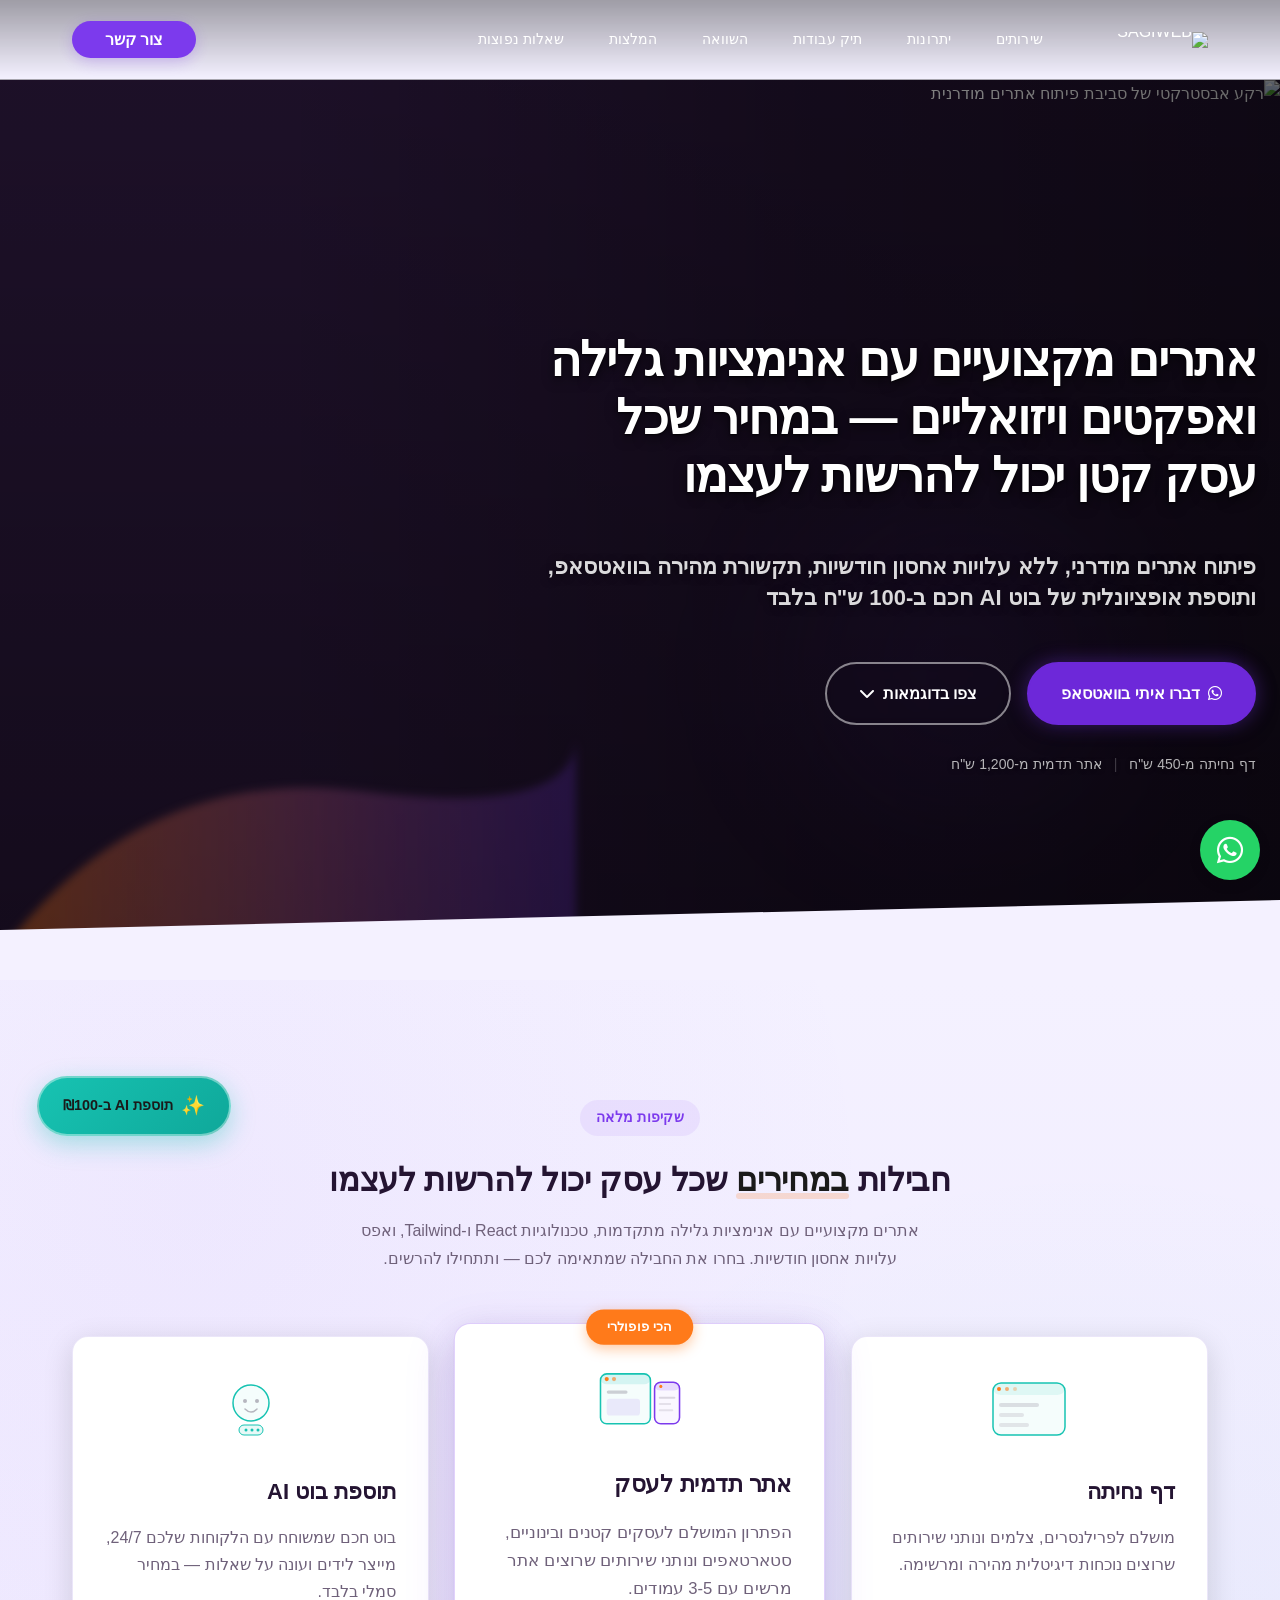
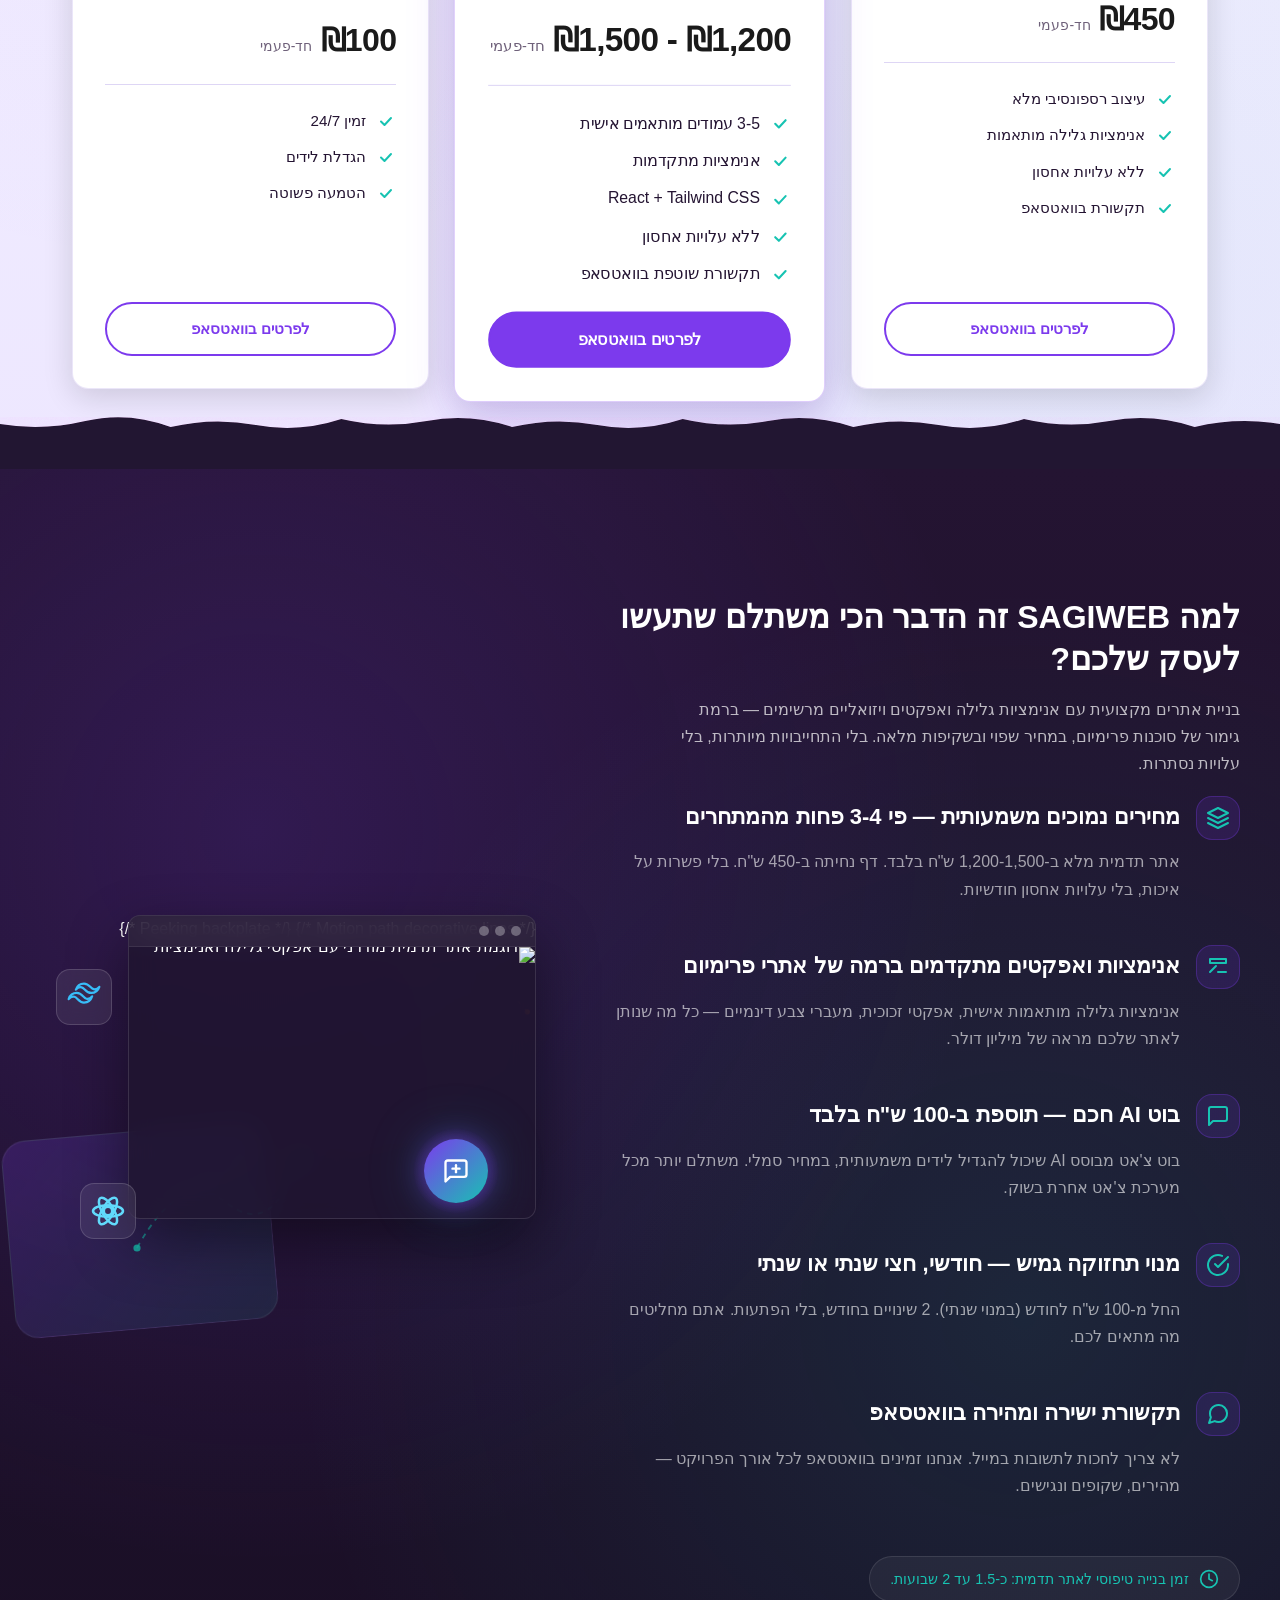
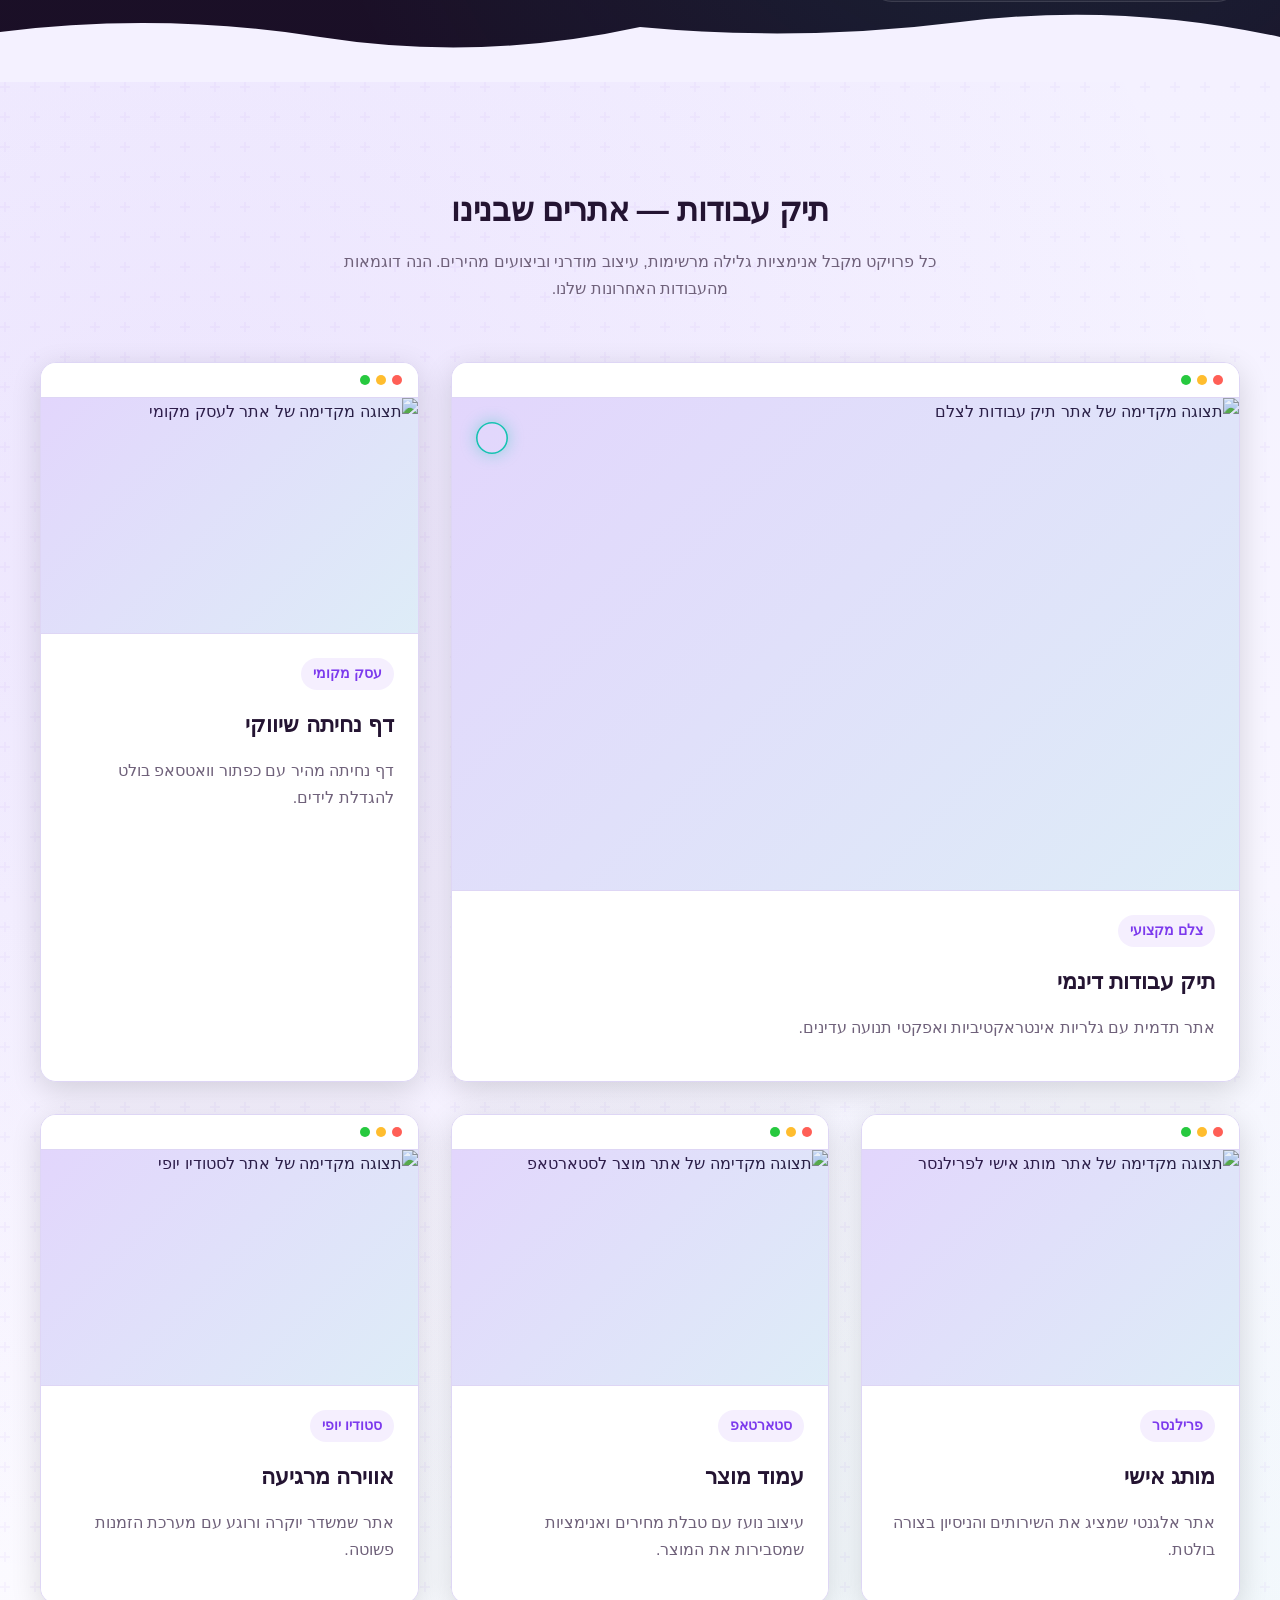
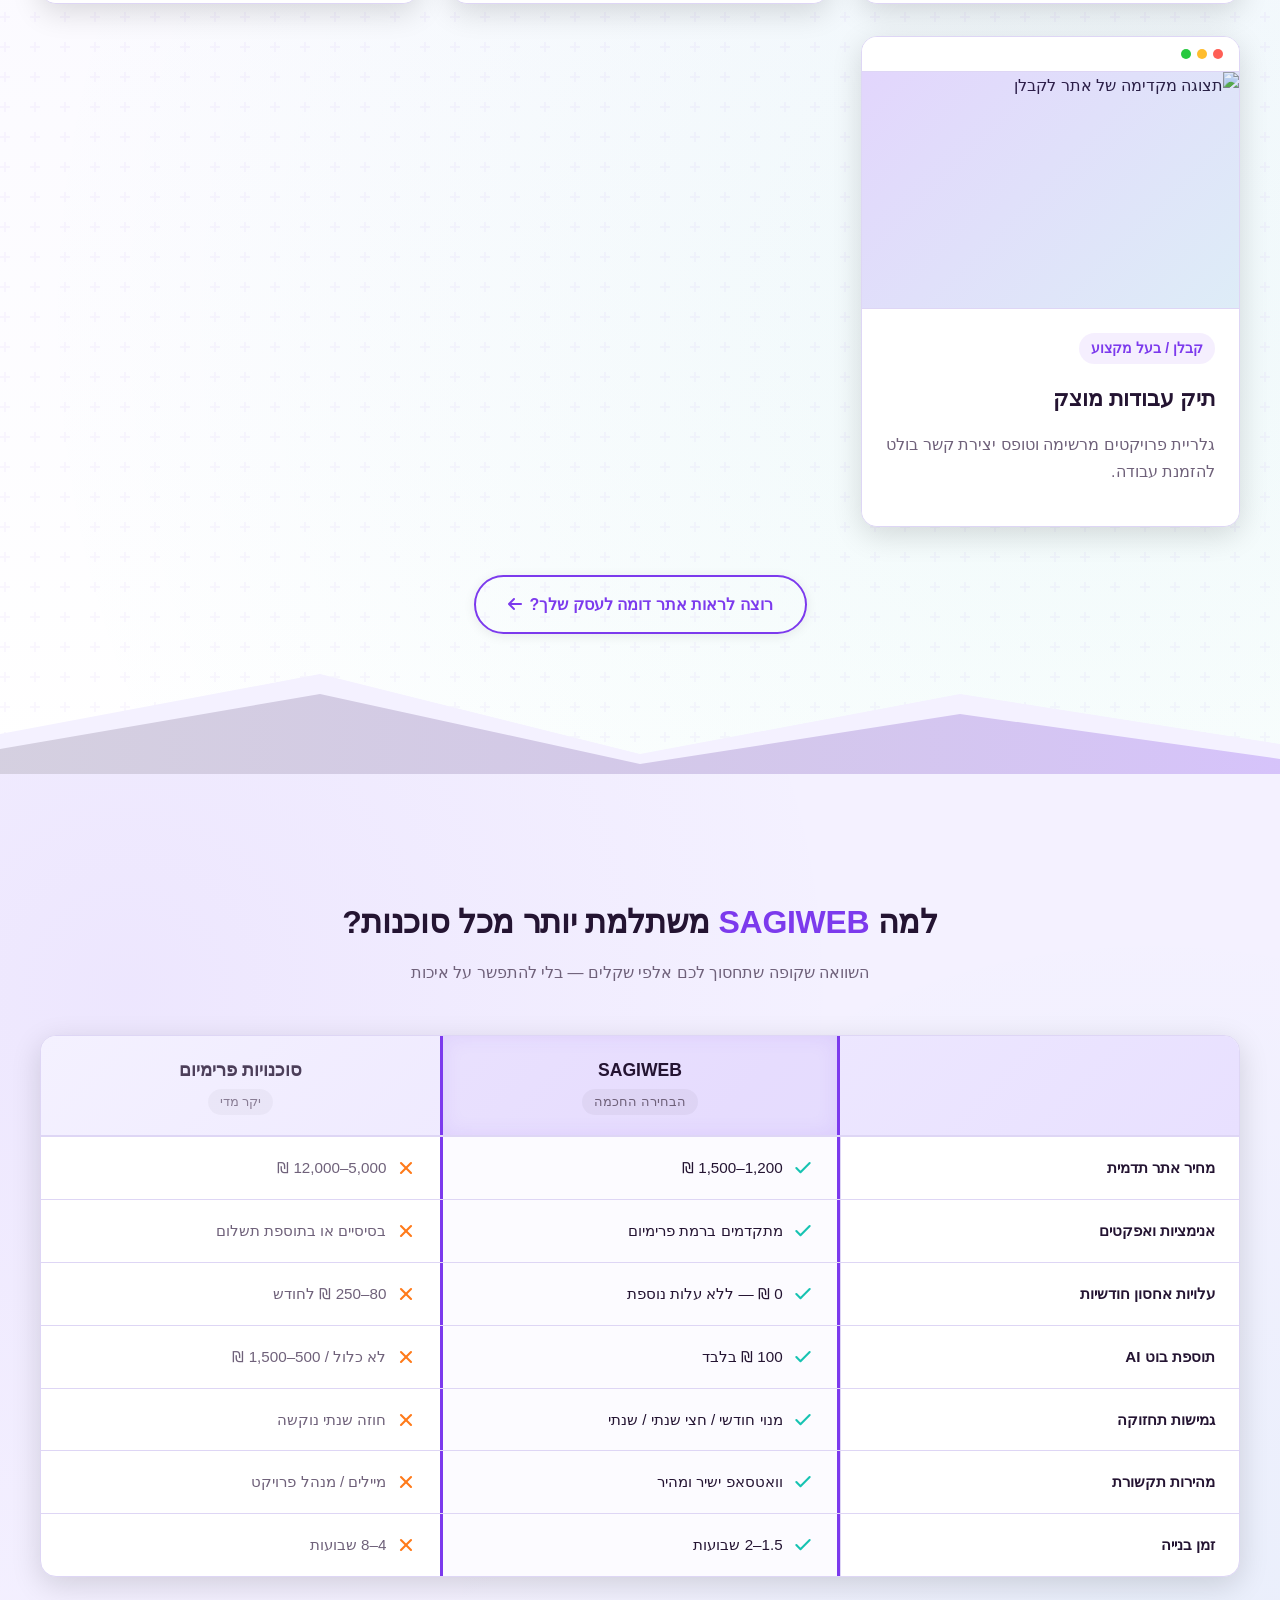
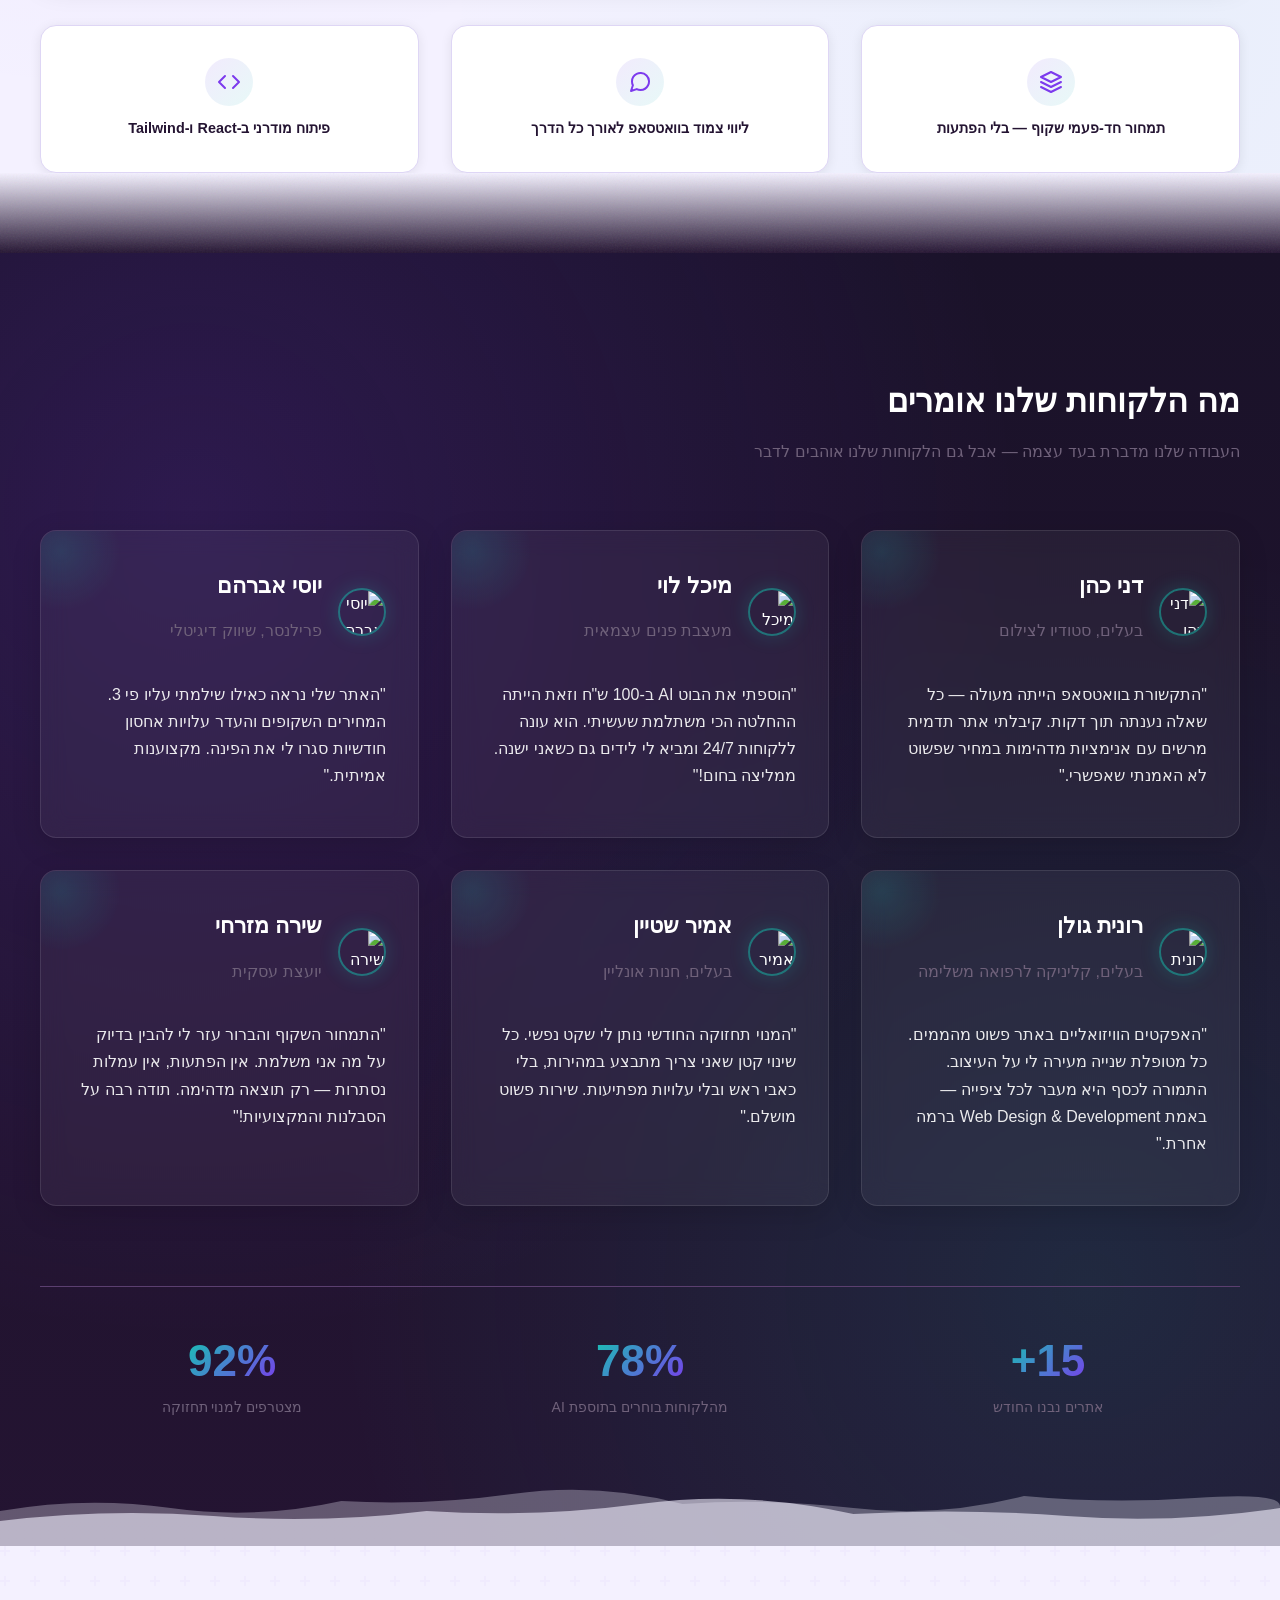
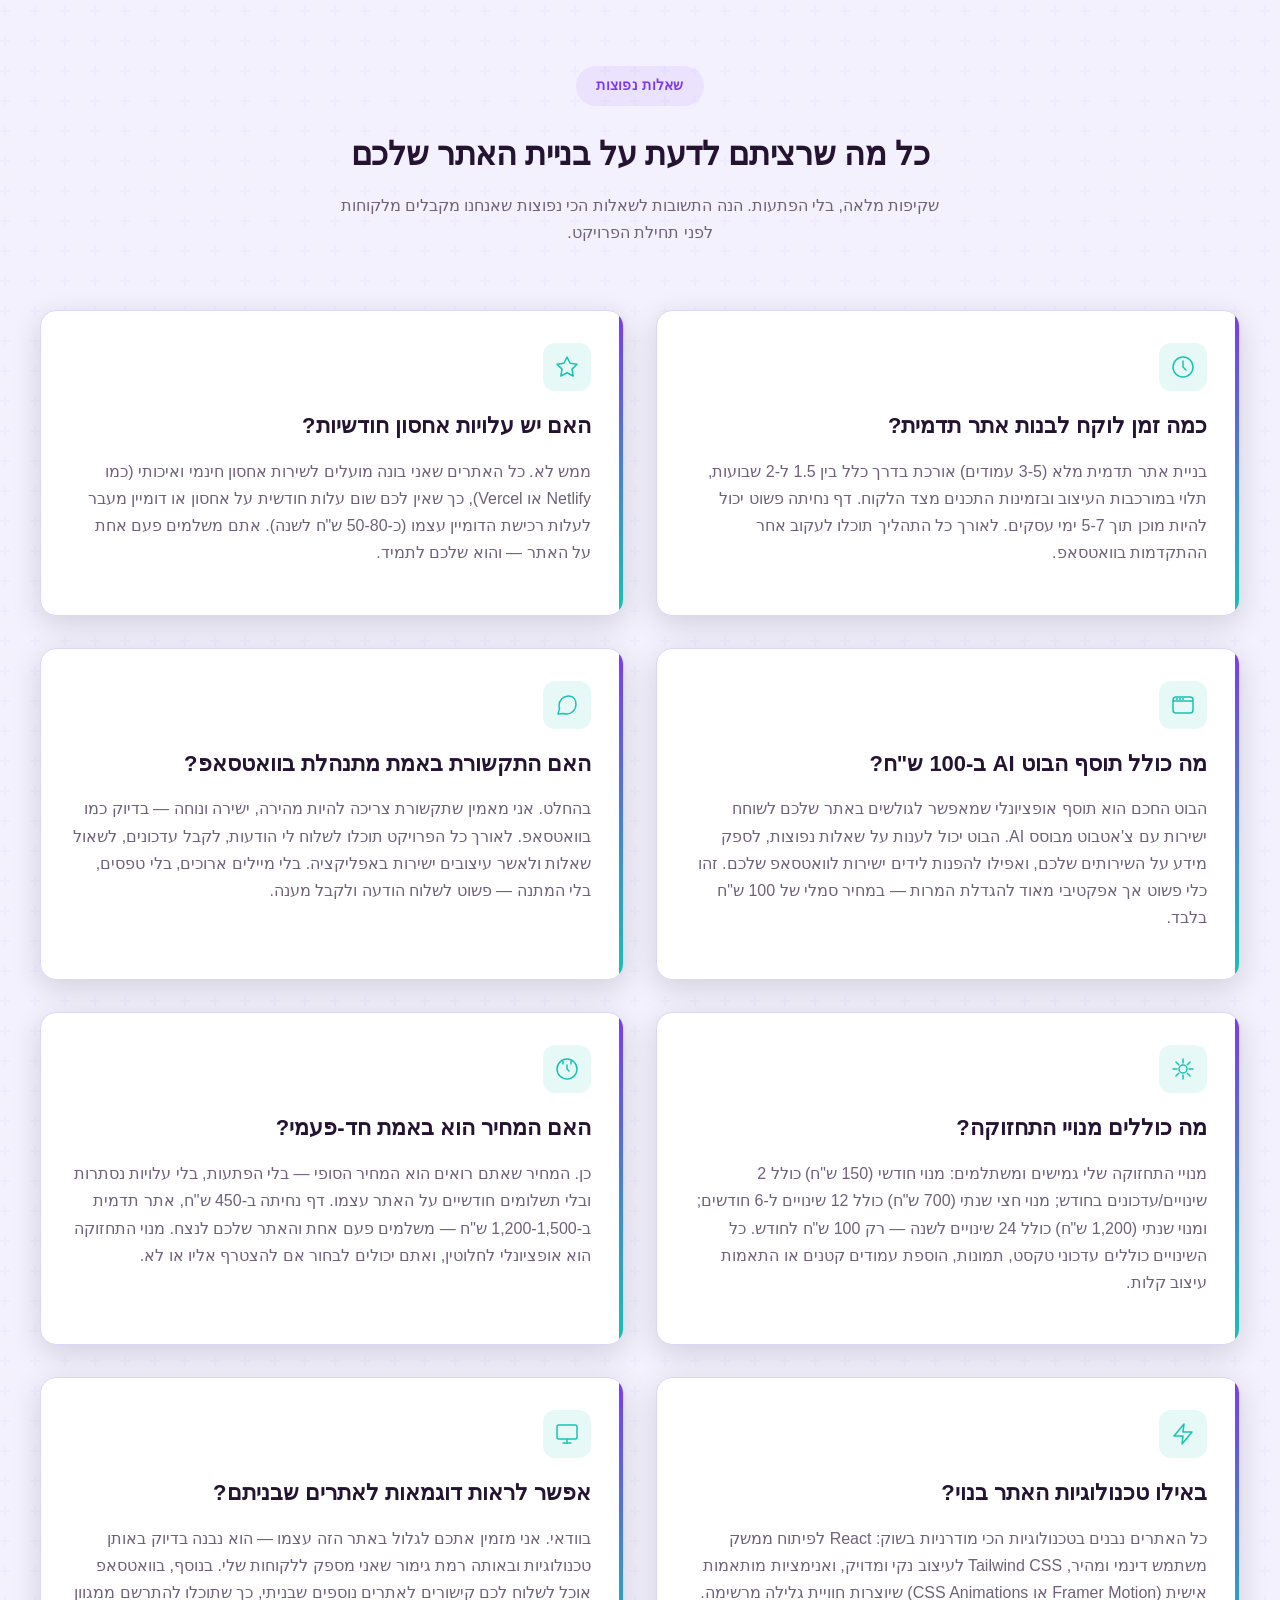
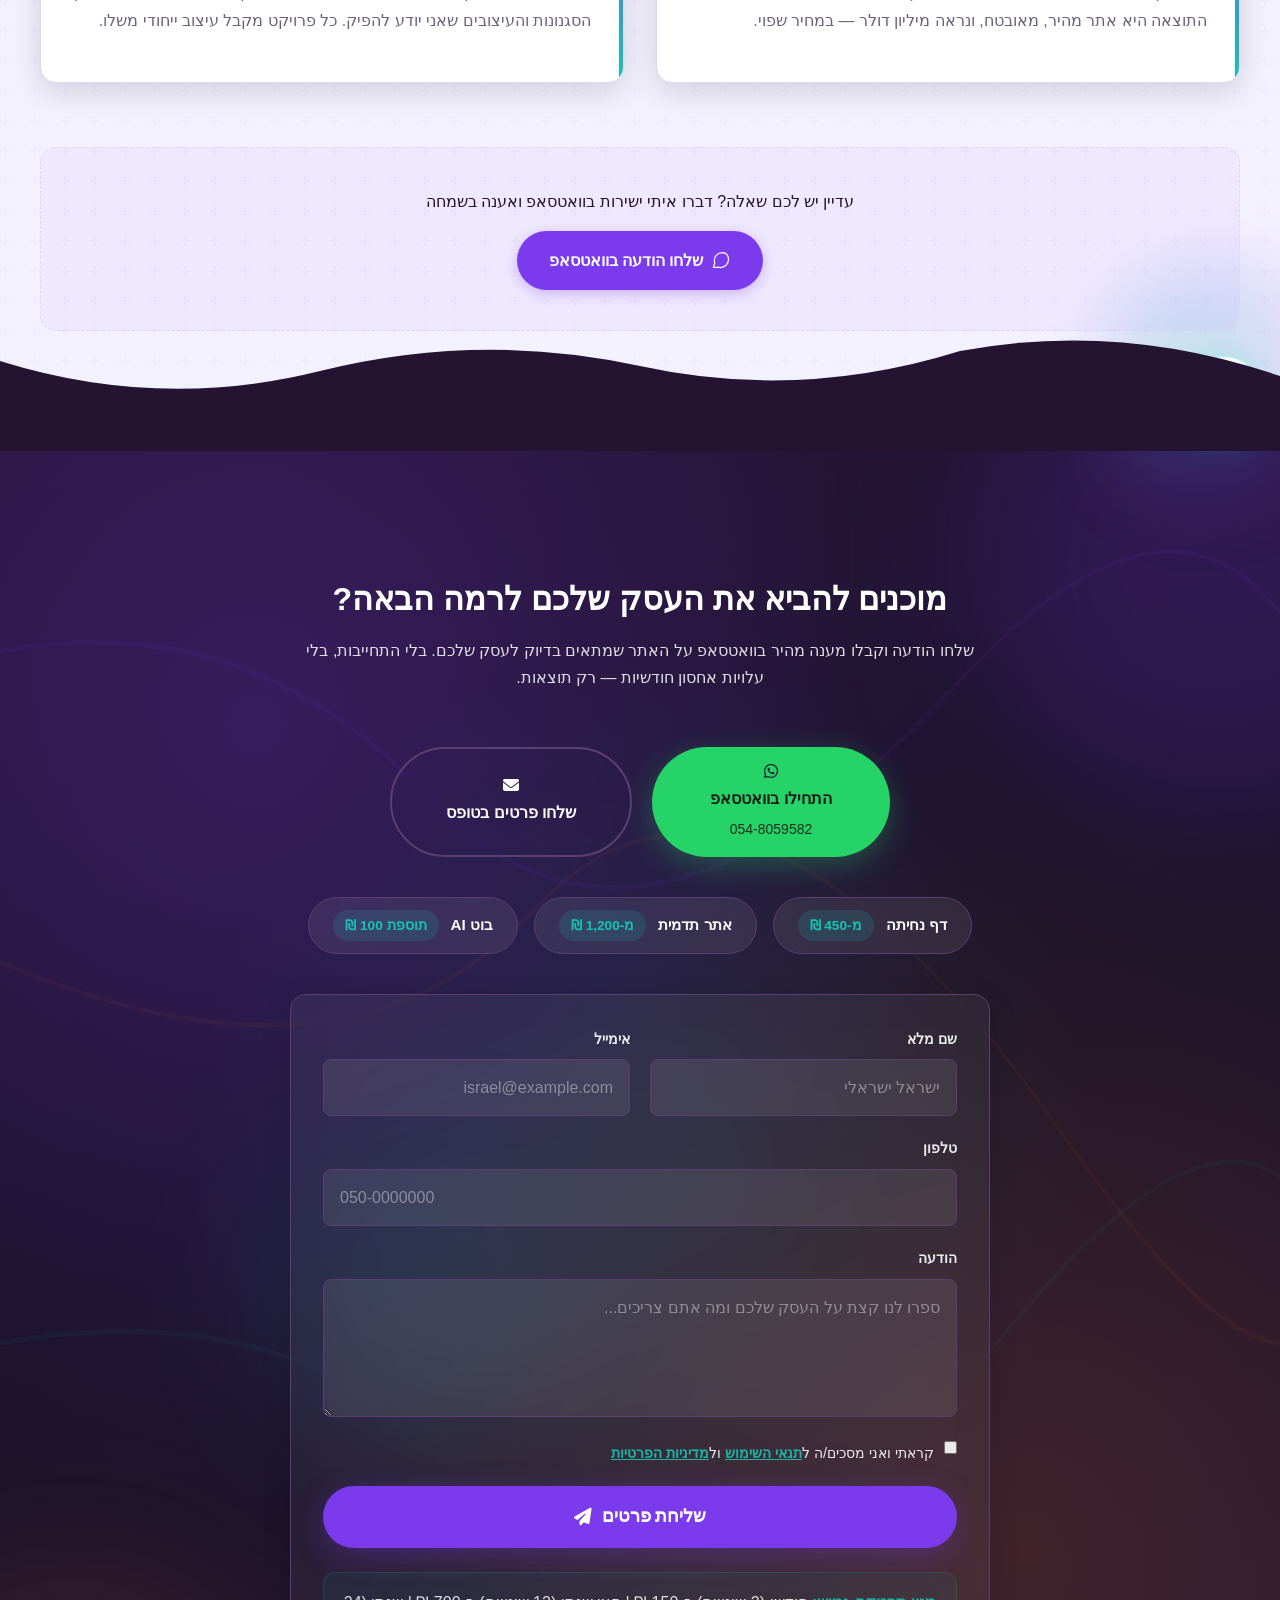
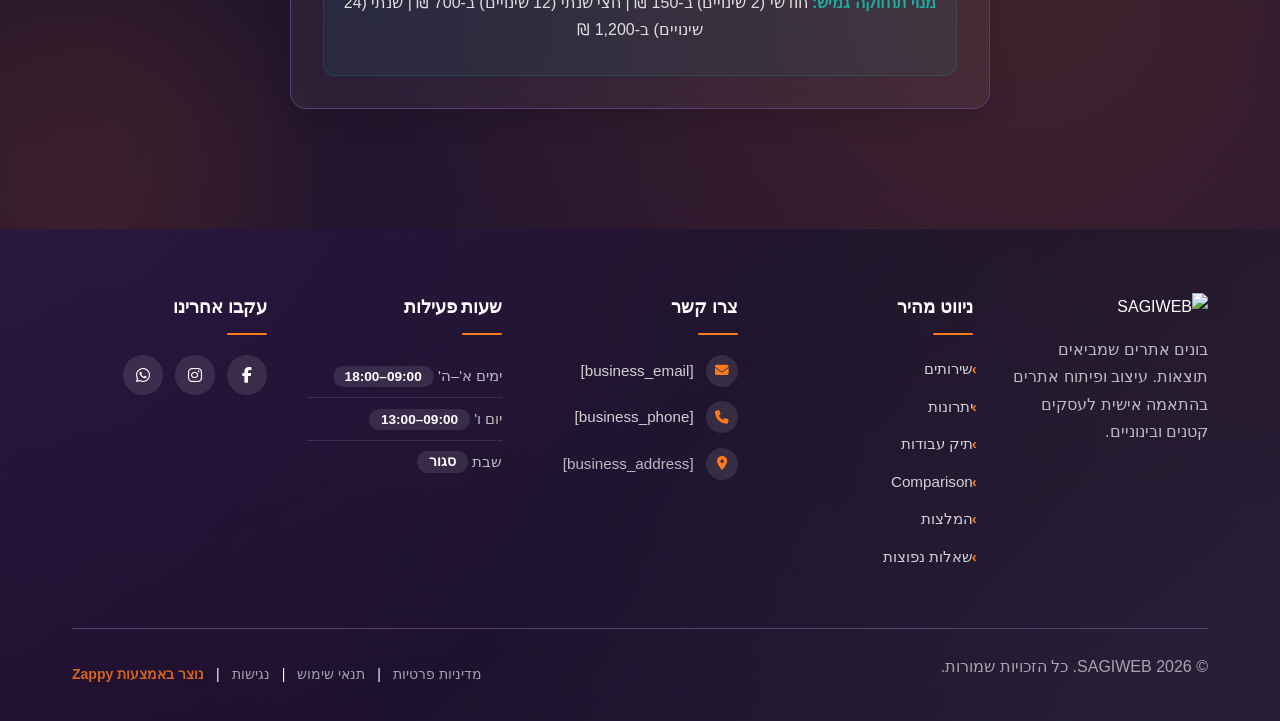
==== commit d70a0c4c: "Incremental sync: 1 page(s) — update_text" ====
--- a/index.html
+++ b/index.html
@@ -352,16 +352,16 @@
   <nav class="navbar" dir="rtl">
   <button class="mobile-toggle" id="mobileToggle" aria-label="Menu">
     <svg class="hamburger-icon" width="24" height="24" viewBox="0 0 24 24" fill="none">
-      <path d="M3 12h18M3 6h18M3 18h18" stroke="currentColor" stroke-width="2" stroke-linecap="round"/>
+      <path d="M3 12h18M3 6h18M3 18h18" stroke="currentColor" stroke-width="2" stroke-linecap="round"></path>
     </svg>
     <svg class="close-icon" width="24" height="24" viewBox="0 0 24 24" fill="none" style="display: none;">
-      <path d="M18 6L6 18M6 6l12 12" stroke="currentColor" stroke-width="2" stroke-linecap="round"/>
+      <path d="M18 6L6 18M6 6l12 12" stroke="currentColor" stroke-width="2" stroke-linecap="round"></path>
     </svg>
   </button>
   
   <button class="phone-header-btn" data-phone="[business_phone]" aria-label="Call">
     <svg width="20" height="20" viewBox="0 0 24 24" fill="currentColor">
-      <path d="M22 16.92v3a2 2 0 0 1-2.18 2 19.79 19.79 0 0 1-8.63-3.07 19.5 19.5 0 0 1-6-6 19.79 19.79 0 0 1-3.07-8.67A2 2 0 0 1 4.11 2h3a2 2 0 0 1 2 1.72 12.84 12.84 0 0 0 .7 2.81 2 2 0 0 1-.45 2.11L8.09 9.91a16 16 0 0 0 6 6l1.27-1.27a2 2 0 0 1 2.11-.45 12.84 12.84 0 0 0 2.81.7A2 2 0 0 1 22 16.92z"/>
+      <path d="M22 16.92v3a2 2 0 0 1-2.18 2 19.79 19.79 0 0 1-8.63-3.07 19.5 19.5 0 0 1-6-6 19.79 19.79 0 0 1-3.07-8.67A2 2 0 0 1 4.11 2h3a2 2 0 0 1 2 1.72 12.84 12.84 0 0 0 .7 2.81 2 2 0 0 1-.45 2.11L8.09 9.91a16 16 0 0 0 6 6l1.27-1.27a2 2 0 0 1 2.11-.45 12.84 12.84 0 0 0 2.81.7A2 2 0 0 1 22 16.92z"></path>
     </svg>
   </button>
 
@@ -838,7 +838,7 @@
     <section data-band-index="0" id="hero" class="index-hero-section" data-layout-spec="בית-hero" data-hero-type="fullscreen-scrim">
   <!-- Background Image -->
   <div class="index-hero-section__bg-media">
-    <img loading="eager" fetchpriority="high" data-hero-bg="true" data-placeholder="index-hero-image-1" data-context="A cinematic abstract website-building workspace: blurred modern browser windows with gradient mesh lighting, floating code-like interface shapes, subtle paper grain texture, and vibrant purple-to-orange dusk tones. The image should feel tech-forward, premium, and slightly abstract, suitable for a web design freelancer hero section." width="1200" height="600" src="/assets/site-index-hero-image-1.webp" alt="רקע אבסטרקטי של סביבת פיתוח אתרים מודרנית" class="index-hero-section__bg-img">
+    <div data-zappy-zoom-wrapper="true" data-element-id="img-1783298885923-ujqeu0h39" data-element-type="image" data-zappy-zoom-wrapper-width-mode="full" style="position: absolute !important; top: 0px !important; left: 0px !important; width: 100% !important; height: 100% !important; max-width: none !important; margin-left: 0px !important; margin-right: 0px !important; z-index: 1 !important; overflow: hidden !important;" data-zappy-zoom-clip="true" data-zappy-wrapper-margins-applied="true" data-zappy-zoom-wrapper-align="center"><img loading="eager" fetchpriority="high" data-hero-bg="true" data-placeholder="index-hero-image-1" data-context="A cinematic abstract website-building workspace: blurred modern browser windows with gradient mesh lighting, floating code-like interface shapes, subtle paper grain texture, and vibrant purple-to-orange dusk tones. The image should feel tech-forward, premium, and slightly abstract, suitable for a web design freelancer hero section." width="1200" height="600" src="/assets/site-index-hero-image-1.webp" alt="רקע אבסטרקטי של סביבת פיתוח אתרים מודרנית" class="index-hero-section__bg-img" data-hero-background="true" data-element-type="image" data-element-id="img-1783298885923-ujqeu0h39" style="object-position: 50% 50%; position: absolute !important; margin: 0px !important; left: 0% !important; top: 0% !important; width: 100% !important; height: 100% !important; max-width: none !important; max-height: none !important; display: block !important; object-fit: cover !important;" data-zappy-zoom="1"></div>
   </div>
 
   <!-- Scrim Overlay -->
@@ -848,11 +848,11 @@
   <div class="index-hero-section__decorations" aria-hidden="true">
     <!-- Orange Brush Stroke -->
     <svg class="index-hero-section__brush-stroke" viewBox="0 0 400 200" preserveAspectRatio="none" xmlns="http://www.w3.org/2000/svg">
-      <path d="M0,180 Q100,40 250,60 T400,20 L400,200 L0,200 Z" fill="url(#brushGradient)" opacity="0.85"/>
+      <path d="M0,180 Q100,40 250,60 T400,20 L400,200 L0,200 Z" fill="url(#brushGradient)" opacity="0.85"></path>
       <defs>
         <linearGradient id="brushGradient" x1="0%" y1="0%" x2="100%" y2="0%">
-          <stop offset="0%" stop-color="var(--secondary)" stop-opacity="0.9"/>
-          <stop offset="100%" stop-color="var(--primary)" stop-opacity="0.7"/>
+          <stop offset="0%" stop-color="var(--secondary)" stop-opacity="0.9"></stop>
+          <stop offset="100%" stop-color="var(--primary)" stop-opacity="0.7"></stop>
         </linearGradient>
       </defs>
     </svg>
@@ -862,17 +862,17 @@
 
   <!-- Overlay Content Group -->
   <div class="index-hero-section__overlay">
-    <h1 class="index-hero-section__headline">אתרים מקצועיים עם אנימציות גלילה ואפקטים ויזואליים — במחיר שכל עסק קטן יכול להרשות לעצמו</h1>
-    <h3 class="index-hero-section__subtitle">פיתוח אתרים מודרני ב-React ו-Tailwind, ללא עלויות אחסון חודשיות, תקשורת מהירה בוואטסאפ, ותוספת אופציונלית של בוט AI חכם ב-100 ש"ח בלבד</h3>
+    <h1 class="index-hero-section__headline" style="">אתרים מקצועיים עם אנימציות גלילה ואפקטים ויזואליים — במחיר שכל עסק קטן יכול להרשות לעצמו</h1>
+    <h3 class="index-hero-section__subtitle" style="">פיתוח אתרים מודרני, ללא עלויות אחסון חודשיות, תקשורת מהירה בוואטסאפ, ותוספת אופציונלית של בוט AI חכם ב-100 ש"ח בלבד</h3>
     
     <div class="index-hero-section__actions">
-      <a href="https://wa.me/972548059582" class="index-hero-section__cta index-hero-section__cta--primary" target="_blank" rel="noopener noreferrer">
-        <i class="fab fa-whatsapp" aria-hidden="true"></i>
+      <a href="https://wa.me/972548059582" class="index-hero-section__cta index-hero-section__cta--primary" target="_blank" rel="noopener noreferrer" data-native-element="true" data-element-id="btn-1783299113156-g66mw5h72" data-element-type="button" style="outline: none; background-color: rgb(109, 40, 217) !important; background-image: none !important; border-color: rgb(109, 40, 217) !important; color: rgb(255, 255, 255) !important;">
+        <i class="fab fa-whatsapp" aria-hidden="true" data-element-type="icon" data-element-id="icon-1783298885922-jsnr71ved" data-icon-type="fontawesome"></i>
         <span>דברו איתי בוואטסאפ</span>
       </a>
       <a href="#examples" class="index-hero-section__cta index-hero-section__cta--secondary">
         <span>צפו בדוגמאות</span>
-        <i class="fas fa-chevron-down" aria-hidden="true"></i>
+        <i class="fas fa-chevron-down" aria-hidden="true" data-element-type="icon" data-element-id="icon-1783298885922-ppj1euig2" data-icon-type="fontawesome"></i>
       </a>
     </div>
 
@@ -888,11 +888,11 @@
     <svg data-no-icon-edit="true" aria-hidden="true" viewBox="0 0 1200 80" preserveAspectRatio="none" xmlns="http://www.w3.org/2000/svg">
       <defs>
         <linearGradient id="dividerGradient" x1="0%" y1="0%" x2="100%" y2="0%">
-          <stop offset="0%" stop-color="var(--primary)" stop-opacity="0.8"/>
-          <stop offset="100%" stop-color="var(--secondary)" stop-opacity="0.6"/>
+          <stop offset="0%" stop-color="var(--primary)" stop-opacity="0.8"></stop>
+          <stop offset="100%" stop-color="var(--secondary)" stop-opacity="0.6"></stop>
         </linearGradient>
       </defs>
-      <path d="M0,80 L0,30 L1200,0 L1200,80 Z" fill="var(--bg-light)"/>
+      <path d="M0,80 L0,30 L1200,0 L1200,80 Z" fill="var(--bg-light)"></path>
     </svg>
   </div>
 </section>
@@ -913,14 +913,14 @@
             <article class="index-services-card index-services-card--landing">
                 <div class="index-services-card__illustration">
                     <svg data-element-type="icon" data-icon-type="svg" viewBox="0 0 80 60" fill="none" xmlns="http://www.w3.org/2000/svg">
-                        <rect x="4" y="4" width="72" height="52" rx="8" stroke="var(--accent)" stroke-width="1.5" fill="rgba(23,195,178,0.04)"/>
-                        <rect x="4" y="4" width="72" height="12" rx="8" fill="var(--accent)" fill-opacity="0.1"/>
-                        <circle cx="10" cy="10" r="2" fill="var(--secondary)"/>
-                        <circle cx="18" cy="10" r="2" fill="var(--secondary)" fill-opacity="0.6"/>
-                        <circle cx="26" cy="10" r="2" fill="var(--secondary)" fill-opacity="0.3"/>
-                        <rect x="10" y="24" width="40" height="4" rx="2" fill="var(--text-muted)" fill-opacity="0.2"/>
-                        <rect x="10" y="34" width="25" height="4" rx="2" fill="var(--text-muted)" fill-opacity="0.15"/>
-                        <rect x="10" y="44" width="30" height="4" rx="2" fill="var(--text-muted)" fill-opacity="0.15"/>
+                        <rect x="4" y="4" width="72" height="52" rx="8" stroke="var(--accent)" stroke-width="1.5" fill="rgba(23,195,178,0.04)"></rect>
+                        <rect x="4" y="4" width="72" height="12" rx="8" fill="var(--accent)" fill-opacity="0.1"></rect>
+                        <circle cx="10" cy="10" r="2" fill="var(--secondary)"></circle>
+                        <circle cx="18" cy="10" r="2" fill="var(--secondary)" fill-opacity="0.6"></circle>
+                        <circle cx="26" cy="10" r="2" fill="var(--secondary)" fill-opacity="0.3"></circle>
+                        <rect x="10" y="24" width="40" height="4" rx="2" fill="var(--text-muted)" fill-opacity="0.2"></rect>
+                        <rect x="10" y="34" width="25" height="4" rx="2" fill="var(--text-muted)" fill-opacity="0.15"></rect>
+                        <rect x="10" y="44" width="30" height="4" rx="2" fill="var(--text-muted)" fill-opacity="0.15"></rect>
                     </svg>
                 </div>
                 <div class="index-services-card__content">
@@ -931,10 +931,10 @@
                         <span class="index-services-card__price-note">חד-פעמי</span>
                     </div>
                     <ul class="index-services-card__list">
-                        <li><span class="index-services-card__check" data-element-type="icon" data-icon-type="svg"><svg width="16" height="16" viewBox="0 0 16 16" fill="none"><path d="M3 8.5L6.5 12L13 5" stroke="var(--accent)" stroke-width="2" stroke-linecap="round" stroke-linejoin="round"/></svg></span>עיצוב רספונסיבי מלא</li>
-                        <li><span class="index-services-card__check" data-element-type="icon" data-icon-type="svg"><svg width="16" height="16" viewBox="0 0 16 16" fill="none"><path d="M3 8.5L6.5 12L13 5" stroke="var(--accent)" stroke-width="2" stroke-linecap="round" stroke-linejoin="round"/></svg></span>אנימציות גלילה מותאמות</li>
-                        <li><span class="index-services-card__check" data-element-type="icon" data-icon-type="svg"><svg width="16" height="16" viewBox="0 0 16 16" fill="none"><path d="M3 8.5L6.5 12L13 5" stroke="var(--accent)" stroke-width="2" stroke-linecap="round" stroke-linejoin="round"/></svg></span>ללא עלויות אחסון</li>
-                        <li><span class="index-services-card__check" data-element-type="icon" data-icon-type="svg"><svg width="16" height="16" viewBox="0 0 16 16" fill="none"><path d="M3 8.5L6.5 12L13 5" stroke="var(--accent)" stroke-width="2" stroke-linecap="round" stroke-linejoin="round"/></svg></span>תקשורת בוואטסאפ</li>
+                        <li><span class="index-services-card__check" data-element-type="icon" data-icon-type="svg"><svg width="16" height="16" viewBox="0 0 16 16" fill="none"><path d="M3 8.5L6.5 12L13 5" stroke="var(--accent)" stroke-width="2" stroke-linecap="round" stroke-linejoin="round"></path></svg></span>עיצוב רספונסיבי מלא</li>
+                        <li><span class="index-services-card__check" data-element-type="icon" data-icon-type="svg"><svg width="16" height="16" viewBox="0 0 16 16" fill="none"><path d="M3 8.5L6.5 12L13 5" stroke="var(--accent)" stroke-width="2" stroke-linecap="round" stroke-linejoin="round"></path></svg></span>אנימציות גלילה מותאמות</li>
+                        <li><span class="index-services-card__check" data-element-type="icon" data-icon-type="svg"><svg width="16" height="16" viewBox="0 0 16 16" fill="none"><path d="M3 8.5L6.5 12L13 5" stroke="var(--accent)" stroke-width="2" stroke-linecap="round" stroke-linejoin="round"></path></svg></span>ללא עלויות אחסון</li>
+                        <li><span class="index-services-card__check" data-element-type="icon" data-icon-type="svg"><svg width="16" height="16" viewBox="0 0 16 16" fill="none"><path d="M3 8.5L6.5 12L13 5" stroke="var(--accent)" stroke-width="2" stroke-linecap="round" stroke-linejoin="round"></path></svg></span>תקשורת בוואטסאפ</li>
                     </ul>
                     <a href="https://wa.me/972548059582" class="index-services-card__cta">לפרטים בוואטסאפ</a>
                 </div>
@@ -945,18 +945,18 @@
                 <div class="index-services-card__badge">הכי פופולרי</div>
                 <div class="index-services-card__illustration">
                     <svg data-element-type="icon" data-icon-type="svg" viewBox="0 0 80 60" fill="none" xmlns="http://www.w3.org/2000/svg">
-                        <rect x="2" y="6" width="48" height="48" rx="6" stroke="var(--accent)" stroke-width="1.5" fill="rgba(23,195,178,0.04)"/>
-                        <rect x="2" y="6" width="48" height="10" rx="6" fill="var(--accent)" fill-opacity="0.15"/>
-                        <circle cx="8" cy="11" r="2" fill="var(--secondary)"/>
-                        <circle cx="15" cy="11" r="2" fill="var(--secondary)" fill-opacity="0.6"/>
-                        <rect x="8" y="22" width="20" height="3" rx="1.5" fill="var(--text-dark)" fill-opacity="0.2"/>
-                        <rect x="8" y="30" width="32" height="16" rx="3" fill="var(--primary)" fill-opacity="0.1"/>
-                        <rect x="54" y="14" width="24" height="40" rx="6" stroke="var(--primary)" stroke-width="1.5" fill="rgba(124,58,237,0.04)"/>
-                        <rect x="54" y="14" width="24" height="8" rx="6" fill="var(--primary)" fill-opacity="0.15"/>
-                        <circle cx="60" cy="18" r="1.5" fill="var(--secondary)"/>
-                        <rect x="58" y="28" width="16" height="2" rx="1" fill="var(--text-dark)" fill-opacity="0.15"/>
-                        <rect x="58" y="34" width="12" height="2" rx="1" fill="var(--text-dark)" fill-opacity="0.1"/>
-                        <rect x="58" y="40" width="14" height="2" rx="1" fill="var(--text-dark)" fill-opacity="0.1"/>
+                        <rect x="2" y="6" width="48" height="48" rx="6" stroke="var(--accent)" stroke-width="1.5" fill="rgba(23,195,178,0.04)"></rect>
+                        <rect x="2" y="6" width="48" height="10" rx="6" fill="var(--accent)" fill-opacity="0.15"></rect>
+                        <circle cx="8" cy="11" r="2" fill="var(--secondary)"></circle>
+                        <circle cx="15" cy="11" r="2" fill="var(--secondary)" fill-opacity="0.6"></circle>
+                        <rect x="8" y="22" width="20" height="3" rx="1.5" fill="var(--text-dark)" fill-opacity="0.2"></rect>
+                        <rect x="8" y="30" width="32" height="16" rx="3" fill="var(--primary)" fill-opacity="0.1"></rect>
+                        <rect x="54" y="14" width="24" height="40" rx="6" stroke="var(--primary)" stroke-width="1.5" fill="rgba(124,58,237,0.04)"></rect>
+                        <rect x="54" y="14" width="24" height="8" rx="6" fill="var(--primary)" fill-opacity="0.15"></rect>
+                        <circle cx="60" cy="18" r="1.5" fill="var(--secondary)"></circle>
+                        <rect x="58" y="28" width="16" height="2" rx="1" fill="var(--text-dark)" fill-opacity="0.15"></rect>
+                        <rect x="58" y="34" width="12" height="2" rx="1" fill="var(--text-dark)" fill-opacity="0.1"></rect>
+                        <rect x="58" y="40" width="14" height="2" rx="1" fill="var(--text-dark)" fill-opacity="0.1"></rect>
                     </svg>
                 </div>
                 <div class="index-services-card__content">
@@ -967,11 +967,11 @@
                         <span class="index-services-card__price-note">חד-פעמי</span>
                     </div>
                     <ul class="index-services-card__list">
-                        <li><span class="index-services-card__check" data-element-type="icon" data-icon-type="svg"><svg width="16" height="16" viewBox="0 0 16 16" fill="none"><path d="M3 8.5L6.5 12L13 5" stroke="var(--accent)" stroke-width="2" stroke-linecap="round" stroke-linejoin="round"/></svg></span>3-5 עמודים מותאמים אישית</li>
-                        <li><span class="index-services-card__check" data-element-type="icon" data-icon-type="svg"><svg width="16" height="16" viewBox="0 0 16 16" fill="none"><path d="M3 8.5L6.5 12L13 5" stroke="var(--accent)" stroke-width="2" stroke-linecap="round" stroke-linejoin="round"/></svg></span>אנימציות מתקדמות</li>
-                        <li><span class="index-services-card__check" data-element-type="icon" data-icon-type="svg"><svg width="16" height="16" viewBox="0 0 16 16" fill="none"><path d="M3 8.5L6.5 12L13 5" stroke="var(--accent)" stroke-width="2" stroke-linecap="round" stroke-linejoin="round"/></svg></span>React + Tailwind CSS</li>
-                        <li><span class="index-services-card__check" data-element-type="icon" data-icon-type="svg"><svg width="16" height="16" viewBox="0 0 16 16" fill="none"><path d="M3 8.5L6.5 12L13 5" stroke="var(--accent)" stroke-width="2" stroke-linecap="round" stroke-linejoin="round"/></svg></span>ללא עלויות אחסון</li>
-                        <li><span class="index-services-card__check" data-element-type="icon" data-icon-type="svg"><svg width="16" height="16" viewBox="0 0 16 16" fill="none"><path d="M3 8.5L6.5 12L13 5" stroke="var(--accent)" stroke-width="2" stroke-linecap="round" stroke-linejoin="round"/></svg></span>תקשורת שוטפת בוואטסאפ</li>
+                        <li><span class="index-services-card__check" data-element-type="icon" data-icon-type="svg"><svg width="16" height="16" viewBox="0 0 16 16" fill="none"><path d="M3 8.5L6.5 12L13 5" stroke="var(--accent)" stroke-width="2" stroke-linecap="round" stroke-linejoin="round"></path></svg></span>3-5 עמודים מותאמים אישית</li>
+                        <li><span class="index-services-card__check" data-element-type="icon" data-icon-type="svg"><svg width="16" height="16" viewBox="0 0 16 16" fill="none"><path d="M3 8.5L6.5 12L13 5" stroke="var(--accent)" stroke-width="2" stroke-linecap="round" stroke-linejoin="round"></path></svg></span>אנימציות מתקדמות</li>
+                        <li><span class="index-services-card__check" data-element-type="icon" data-icon-type="svg"><svg width="16" height="16" viewBox="0 0 16 16" fill="none"><path d="M3 8.5L6.5 12L13 5" stroke="var(--accent)" stroke-width="2" stroke-linecap="round" stroke-linejoin="round"></path></svg></span>React + Tailwind CSS</li>
+                        <li><span class="index-services-card__check" data-element-type="icon" data-icon-type="svg"><svg width="16" height="16" viewBox="0 0 16 16" fill="none"><path d="M3 8.5L6.5 12L13 5" stroke="var(--accent)" stroke-width="2" stroke-linecap="round" stroke-linejoin="round"></path></svg></span>ללא עלויות אחסון</li>
+                        <li><span class="index-services-card__check" data-element-type="icon" data-icon-type="svg"><svg width="16" height="16" viewBox="0 0 16 16" fill="none"><path d="M3 8.5L6.5 12L13 5" stroke="var(--accent)" stroke-width="2" stroke-linecap="round" stroke-linejoin="round"></path></svg></span>תקשורת שוטפת בוואטסאפ</li>
                     </ul>
                     <a href="https://wa.me/972548059582" class="index-services-card__cta index-services-card__cta--primary">לפרטים בוואטסאפ</a>
                 </div>
@@ -981,14 +981,14 @@
             <article class="index-services-card index-services-card--ai">
                 <div class="index-services-card__illustration">
                     <svg data-element-type="icon" data-icon-type="svg" viewBox="0 0 80 60" fill="none" xmlns="http://www.w3.org/2000/svg">
-                        <circle cx="40" cy="24" r="18" stroke="var(--accent)" stroke-width="1.5" fill="rgba(23,195,178,0.04)"/>
-                        <circle cx="34" cy="22" r="2" fill="var(--text-dark)" fill-opacity="0.3"/>
-                        <circle cx="46" cy="22" r="2" fill="var(--text-dark)" fill-opacity="0.3"/>
-                        <path d="M34 30 Q40 36 46 30" stroke="var(--text-dark)" stroke-opacity="0.3" stroke-width="1.5" stroke-linecap="round" fill="none"/>
-                        <rect x="28" y="46" width="24" height="10" rx="5" fill="var(--accent)" fill-opacity="0.1" stroke="var(--accent)" stroke-width="1"/>
-                        <circle cx="35" cy="51" r="1.5" fill="var(--accent)"/>
-                        <circle cx="41" cy="51" r="1.5" fill="var(--accent)"/>
-                        <circle cx="47" cy="51" r="1.5" fill="var(--accent)"/>
+                        <circle cx="40" cy="24" r="18" stroke="var(--accent)" stroke-width="1.5" fill="rgba(23,195,178,0.04)"></circle>
+                        <circle cx="34" cy="22" r="2" fill="var(--text-dark)" fill-opacity="0.3"></circle>
+                        <circle cx="46" cy="22" r="2" fill="var(--text-dark)" fill-opacity="0.3"></circle>
+                        <path d="M34 30 Q40 36 46 30" stroke="var(--text-dark)" stroke-opacity="0.3" stroke-width="1.5" stroke-linecap="round" fill="none"></path>
+                        <rect x="28" y="46" width="24" height="10" rx="5" fill="var(--accent)" fill-opacity="0.1" stroke="var(--accent)" stroke-width="1"></rect>
+                        <circle cx="35" cy="51" r="1.5" fill="var(--accent)"></circle>
+                        <circle cx="41" cy="51" r="1.5" fill="var(--accent)"></circle>
+                        <circle cx="47" cy="51" r="1.5" fill="var(--accent)"></circle>
                     </svg>
                 </div>
                 <div class="index-services-card__content">
@@ -999,9 +999,9 @@
                         <span class="index-services-card__price-note">חד-פעמי</span>
                     </div>
                     <ul class="index-services-card__list">
-                        <li><span class="index-services-card__check" data-element-type="icon" data-icon-type="svg"><svg width="16" height="16" viewBox="0 0 16 16" fill="none"><path d="M3 8.5L6.5 12L13 5" stroke="var(--accent)" stroke-width="2" stroke-linecap="round" stroke-linejoin="round"/></svg></span>זמין 24/7</li>
-                        <li><span class="index-services-card__check" data-element-type="icon" data-icon-type="svg"><svg width="16" height="16" viewBox="0 0 16 16" fill="none"><path d="M3 8.5L6.5 12L13 5" stroke="var(--accent)" stroke-width="2" stroke-linecap="round" stroke-linejoin="round"/></svg></span>הגדלת לידים</li>
-                        <li><span class="index-services-card__check" data-element-type="icon" data-icon-type="svg"><svg width="16" height="16" viewBox="0 0 16 16" fill="none"><path d="M3 8.5L6.5 12L13 5" stroke="var(--accent)" stroke-width="2" stroke-linecap="round" stroke-linejoin="round"/></svg></span>הטמעה פשוטה</li>
+                        <li><span class="index-services-card__check" data-element-type="icon" data-icon-type="svg"><svg width="16" height="16" viewBox="0 0 16 16" fill="none"><path d="M3 8.5L6.5 12L13 5" stroke="var(--accent)" stroke-width="2" stroke-linecap="round" stroke-linejoin="round"></path></svg></span>זמין 24/7</li>
+                        <li><span class="index-services-card__check" data-element-type="icon" data-icon-type="svg"><svg width="16" height="16" viewBox="0 0 16 16" fill="none"><path d="M3 8.5L6.5 12L13 5" stroke="var(--accent)" stroke-width="2" stroke-linecap="round" stroke-linejoin="round"></path></svg></span>הגדלת לידים</li>
+                        <li><span class="index-services-card__check" data-element-type="icon" data-icon-type="svg"><svg width="16" height="16" viewBox="0 0 16 16" fill="none"><path d="M3 8.5L6.5 12L13 5" stroke="var(--accent)" stroke-width="2" stroke-linecap="round" stroke-linejoin="round"></path></svg></span>הטמעה פשוטה</li>
                     </ul>
                     <a href="https://wa.me/972548059582" class="index-services-card__cta">לפרטים בוואטסאפ</a>
                 </div>
@@ -1022,12 +1022,12 @@
         <svg data-no-icon-edit="true" aria-hidden="true" viewBox="0 0 1200 80" preserveAspectRatio="none" xmlns="http://www.w3.org/2000/svg">
             <defs>
                 <filter id="lavender-grain" x="0" y="0" width="100%" height="100%">
-                    <feTurbulence type="fractalNoise" baseFrequency="0.65" numOctaves="3" stitchTiles="stitch"/>
-                    <feColorMatrix type="matrix" values="1 0 0 0 0.49  0 0 0 0 0.19  0 0 0 0 0.93  0 0 0 0.08 0"/>
-                    <feBlend in="SourceGraphic" mode="multiply"/>
+                    <feTurbulence type="fractalNoise" baseFrequency="0.65" numOctaves="3" stitchTiles="stitch"></feTurbulence>
+                    <feColorMatrix type="matrix" values="1 0 0 0 0.49  0 0 0 0 0.19  0 0 0 0 0.93  0 0 0 0.08 0"></feColorMatrix>
+                    <feBlend in="SourceGraphic" mode="multiply"></feBlend>
                 </filter>
             </defs>
-            <path d="M0,80 L0,35 Q40,42 80,32 T160,38 Q200,28 240,36 T320,30 Q360,40 400,32 T480,38 Q520,28 560,36 T640,30 Q680,40 720,32 T800,38 Q840,28 880,36 T960,30 Q1000,40 1040,32 T1120,38 Q1160,28 1200,35 L1200,80 Z" fill="var(--bg-dark)" filter="url(#lavender-grain)"/>
+            <path d="M0,80 L0,35 Q40,42 80,32 T160,38 Q200,28 240,36 T320,30 Q360,40 400,32 T480,38 Q520,28 560,36 T640,30 Q680,40 720,32 T800,38 Q840,28 880,36 T960,30 Q1000,40 1040,32 T1120,38 Q1160,28 1200,35 L1200,80 Z" fill="var(--bg-dark)" filter="url(#lavender-grain)"></path>
         </svg>
     </div>
 </section>
@@ -1042,7 +1042,7 @@
       <ul class="index-benefits-section__list">
         <li class="index-benefits-section__list-item">
           <div class="index-benefits-section__icon-box" aria-hidden="true">
-            <svg data-element-type="icon" data-icon-type="svg" width="24" height="24" viewBox="0 0 24 24" fill="none" stroke="currentColor" stroke-width="2" stroke-linecap="round" stroke-linejoin="round"><path d="M12 2L2 7l10 5 10-5-10-5zM2 17l10 5 10-5M2 12l10 5 10-5"/></svg>
+            <svg data-element-type="icon" data-icon-type="svg" width="24" height="24" viewBox="0 0 24 24" fill="none" stroke="currentColor" stroke-width="2" stroke-linecap="round" stroke-linejoin="round"><path d="M12 2L2 7l10 5 10-5-10-5zM2 17l10 5 10-5M2 12l10 5 10-5"></path></svg>
           </div>
           <div class="index-benefits-section__list-content">
             <h3 class="index-benefits-section__list-title">מחירים נמוכים משמעותית — פי 3-4 פחות מהמתחרים</h3>
@@ -1051,7 +1051,7 @@
         </li>
         <li class="index-benefits-section__list-item">
           <div class="index-benefits-section__icon-box" aria-hidden="true">
-            <svg data-element-type="icon" data-icon-type="svg" width="24" height="24" viewBox="0 0 24 24" fill="none" stroke="currentColor" stroke-width="2" stroke-linecap="round" stroke-linejoin="round"><polyline points="4 17 10 11 4 17"/><line x1="12" y1="17" x2="20" y2="17"/><path d="M4 4h16v4H4z"/></svg>
+            <svg data-element-type="icon" data-icon-type="svg" width="24" height="24" viewBox="0 0 24 24" fill="none" stroke="currentColor" stroke-width="2" stroke-linecap="round" stroke-linejoin="round"><polyline points="4 17 10 11 4 17"></polyline><line x1="12" y1="17" x2="20" y2="17"></line><path d="M4 4h16v4H4z"></path></svg>
           </div>
           <div class="index-benefits-section__list-content">
             <h3 class="index-benefits-section__list-title">אנימציות ואפקטים מתקדמים ברמה של אתרי פרימיום</h3>
@@ -1060,7 +1060,7 @@
         </li>
         <li class="index-benefits-section__list-item">
           <div class="index-benefits-section__icon-box" aria-hidden="true">
-            <svg data-element-type="icon" data-icon-type="svg" width="24" height="24" viewBox="0 0 24 24" fill="none" stroke="currentColor" stroke-width="2" stroke-linecap="round" stroke-linejoin="round"><path d="M21 15a2 2 0 0 1-2 2H7l-4 4V5a2 2 0 0 1 2-2h14a2 2 0 0 1 2 2z"/></svg>
+            <svg data-element-type="icon" data-icon-type="svg" width="24" height="24" viewBox="0 0 24 24" fill="none" stroke="currentColor" stroke-width="2" stroke-linecap="round" stroke-linejoin="round"><path d="M21 15a2 2 0 0 1-2 2H7l-4 4V5a2 2 0 0 1 2-2h14a2 2 0 0 1 2 2z"></path></svg>
           </div>
           <div class="index-benefits-section__list-content">
             <h3 class="index-benefits-section__list-title">בוט AI חכם — תוספת ב-100 ש"ח בלבד</h3>
@@ -1069,7 +1069,7 @@
         </li>
         <li class="index-benefits-section__list-item">
           <div class="index-benefits-section__icon-box" aria-hidden="true">
-            <svg data-element-type="icon" data-icon-type="svg" width="24" height="24" viewBox="0 0 24 24" fill="none" stroke="currentColor" stroke-width="2" stroke-linecap="round" stroke-linejoin="round"><path d="M22 11.08V12a10 10 0 1 1-5.93-9.14"/><polyline points="22 4 12 14.01 9 11.01"/></svg>
+            <svg data-element-type="icon" data-icon-type="svg" width="24" height="24" viewBox="0 0 24 24" fill="none" stroke="currentColor" stroke-width="2" stroke-linecap="round" stroke-linejoin="round"><path d="M22 11.08V12a10 10 0 1 1-5.93-9.14"></path><polyline points="22 4 12 14.01 9 11.01"></polyline></svg>
           </div>
           <div class="index-benefits-section__list-content">
             <h3 class="index-benefits-section__list-title">מנוי תחזוקה גמיש — חודשי, חצי שנתי או שנתי</h3>
@@ -1078,7 +1078,7 @@
         </li>
         <li class="index-benefits-section__list-item">
           <div class="index-benefits-section__icon-box" aria-hidden="true">
-            <svg data-element-type="icon" data-icon-type="svg" width="24" height="24" viewBox="0 0 24 24" fill="none" stroke="currentColor" stroke-width="2" stroke-linecap="round" stroke-linejoin="round"><path d="M21 11.5a8.38 8.38 0 0 1-.9 3.8 8.5 8.5 0 0 1-7.6 4.7 8.38 8.38 0 0 1-3.8-.9L3 21l1.9-5.7a8.38 8.38 0 0 1-.9-3.8 8.5 8.5 0 0 1 4.7-7.6 8.38 8.38 0 0 1 3.8-.9h.5a8.48 8.48 0 0 1 8 8v.5z"/></svg>
+            <svg data-element-type="icon" data-icon-type="svg" width="24" height="24" viewBox="0 0 24 24" fill="none" stroke="currentColor" stroke-width="2" stroke-linecap="round" stroke-linejoin="round"><path d="M21 11.5a8.38 8.38 0 0 1-.9 3.8 8.5 8.5 0 0 1-7.6 4.7 8.38 8.38 0 0 1-3.8-.9L3 21l1.9-5.7a8.38 8.38 0 0 1-.9-3.8 8.5 8.5 0 0 1 4.7-7.6 8.38 8.38 0 0 1 3.8-.9h.5a8.48 8.48 0 0 1 8 8v.5z"></path></svg>
           </div>
           <div class="index-benefits-section__list-content">
             <h3 class="index-benefits-section__list-title">תקשורת ישירה ומהירה בוואטסאפ</h3>
@@ -1088,7 +1088,7 @@
       </ul>
       
       <div class="index-benefits-section__process-note">
-        <svg data-element-type="icon" data-icon-type="svg" class="index-benefits-section__process-icon" width="20" height="20" viewBox="0 0 24 24" fill="none" stroke="currentColor" stroke-width="2" stroke-linecap="round" stroke-linejoin="round"><circle cx="12" cy="12" r="10"/><polyline points="12 6 12 12 16 14"/></svg>
+        <svg data-element-type="icon" data-icon-type="svg" class="index-benefits-section__process-icon" width="20" height="20" viewBox="0 0 24 24" fill="none" stroke="currentColor" stroke-width="2" stroke-linecap="round" stroke-linejoin="round"><circle cx="12" cy="12" r="10"></circle><polyline points="12 6 12 12 16 14"></polyline></svg>
         <span>זמן בנייה טיפוסי לאתר תדמית: כ-1.5 עד 2 שבועות.</span>
       </div>
     </div>
@@ -1110,31 +1110,31 @@
         
         <!-- Tech icon stickers -->
         <div class="index-benefits-section__tech-sticker index-benefits-section__tech-sticker--react" aria-hidden="true">
-          <svg width="40" height="40" viewBox="0 0 24 24" fill="none" stroke="currentColor" stroke-width="1.5" stroke-linecap="round" stroke-linejoin="round"><circle cx="12" cy="12" r="2.5"/><ellipse cx="12" cy="12" rx="9" ry="3.5"/><ellipse cx="12" cy="12" rx="9" ry="3.5" transform="rotate(60 12 12)"/><ellipse cx="12" cy="12" rx="9" ry="3.5" transform="rotate(120 12 12)"/></svg>
+          <svg width="40" height="40" viewBox="0 0 24 24" fill="none" stroke="currentColor" stroke-width="1.5" stroke-linecap="round" stroke-linejoin="round"><circle cx="12" cy="12" r="2.5"></circle><ellipse cx="12" cy="12" rx="9" ry="3.5"></ellipse><ellipse cx="12" cy="12" rx="9" ry="3.5" transform="rotate(60 12 12)"></ellipse><ellipse cx="12" cy="12" rx="9" ry="3.5" transform="rotate(120 12 12)"></ellipse></svg>
         </div>
         <div class="index-benefits-section__tech-sticker index-benefits-section__tech-sticker--tailwind" aria-hidden="true">
-          <svg width="36" height="36" viewBox="0 0 24 24" fill="none" stroke="currentColor" stroke-width="1.5" stroke-linecap="round" stroke-linejoin="round"><path d="M12 3c-2.7 0-4.5 1.35-5.4 4.05 1.08-1.35 2.34-1.86 3.78-1.53.82.19 1.41.79 2.06 1.45C13.5 8.09 14.73 9.33 16.8 9.33c2.7 0 4.5-1.35 5.4-4.05-1.08 1.35-2.34 1.86-3.78 1.53-.82-.19-1.41-.79-2.06-1.45C15.3 4.24 14.07 3 12 3ZM7.2 9.33c-2.7 0-4.5 1.35-5.4 4.05 1.08-1.35 2.34-1.86 3.78-1.53.82.19 1.41.79 2.06 1.45C8.7 14.42 9.93 15.67 12 15.67c2.7 0 4.5-1.35 5.4-4.05-1.08 1.35-2.34 1.86-3.78 1.53-.82-.19-1.41-.79-2.06-1.45C10.5 10.58 9.27 9.33 7.2 9.33Z"/></svg>
+          <svg width="36" height="36" viewBox="0 0 24 24" fill="none" stroke="currentColor" stroke-width="1.5" stroke-linecap="round" stroke-linejoin="round"><path d="M12 3c-2.7 0-4.5 1.35-5.4 4.05 1.08-1.35 2.34-1.86 3.78-1.53.82.19 1.41.79 2.06 1.45C13.5 8.09 14.73 9.33 16.8 9.33c2.7 0 4.5-1.35 5.4-4.05-1.08 1.35-2.34 1.86-3.78 1.53-.82-.19-1.41-.79-2.06-1.45C15.3 4.24 14.07 3 12 3ZM7.2 9.33c-2.7 0-4.5 1.35-5.4 4.05 1.08-1.35 2.34-1.86 3.78-1.53.82.19 1.41.79 2.06 1.45C8.7 14.42 9.93 15.67 12 15.67c2.7 0 4.5-1.35 5.4-4.05-1.08 1.35-2.34 1.86-3.78 1.53-.82-.19-1.41-.79-2.06-1.45C10.5 10.58 9.27 9.33 7.2 9.33Z"></path></svg>
         </div>
         
         <!-- Glowing AI Chatbot orb -->
         <div class="index-benefits-section__chatbot-orb" aria-hidden="true">
           <div class="index-benefits-section__orb-glow"></div>
           <div class="index-benefits-section__orb-core">
-            <svg width="28" height="28" viewBox="0 0 24 24" fill="none" stroke="currentColor" stroke-width="2" stroke-linecap="round" stroke-linejoin="round"><path d="M21 15a2 2 0 0 1-2 2H7l-4 4V5a2 2 0 0 1 2-2h14a2 2 0 0 1 2 2z"/><line x1="9" y1="10" x2="15" y2="10"/><line x1="12" y1="7" x2="12" y2="13"/></svg>
+            <svg width="28" height="28" viewBox="0 0 24 24" fill="none" stroke="currentColor" stroke-width="2" stroke-linecap="round" stroke-linejoin="round"><path d="M21 15a2 2 0 0 1-2 2H7l-4 4V5a2 2 0 0 1 2-2h14a2 2 0 0 1 2 2z"></path><line x1="9" y1="10" x2="15" y2="10"></line><line x1="12" y1="7" x2="12" y2="13"></line></svg>
           </div>
         </div>
 
         {/* Motion path decorative lines */}
         <svg class="index-benefits-section__motion-path" aria-hidden="true" data-no-icon-edit="true" width="200" height="120" viewBox="0 0 200 120" fill="none">
-          <path d="M10 110 Q 60 20, 110 60 T 190 10" stroke="var(--accent)" stroke-width="2" stroke-dasharray="6 6" fill="none" opacity="0.6"/>
-          <circle cx="10" cy="110" r="4" fill="var(--accent)" opacity="0.8"/>
-          <circle cx="190" cy="10" r="4" fill="var(--accent)" opacity="0.8"/>
+          <path d="M10 110 Q 60 20, 110 60 T 190 10" stroke="var(--accent)" stroke-width="2" stroke-dasharray="6 6" fill="none" opacity="0.6"></path>
+          <circle cx="10" cy="110" r="4" fill="var(--accent)" opacity="0.8"></circle>
+          <circle cx="190" cy="10" r="4" fill="var(--accent)" opacity="0.8"></circle>
         </svg>
         
         <svg class="index-benefits-section__motion-path index-benefits-section__motion-path--secondary" aria-hidden="true" data-no-icon-edit="true" width="160" height="100" viewBox="0 0 160 100" fill="none">
-          <path d="M150 90 Q 100 30, 50 50 T 10 10" stroke="var(--secondary)" stroke-width="1.5" stroke-dasharray="4 8" fill="none" opacity="0.4"/>
-          <circle cx="150" cy="90" r="3" fill="var(--secondary)" opacity="0.7"/>
-          <circle cx="10" cy="10" r="3" fill="var(--secondary)" opacity="0.7"/>
+          <path d="M150 90 Q 100 30, 50 50 T 10 10" stroke="var(--secondary)" stroke-width="1.5" stroke-dasharray="4 8" fill="none" opacity="0.4"></path>
+          <circle cx="150" cy="90" r="3" fill="var(--secondary)" opacity="0.7"></circle>
+          <circle cx="10" cy="10" r="3" fill="var(--secondary)" opacity="0.7"></circle>
         </svg>
 
         {/* Peeking backplate */}
@@ -1148,11 +1148,11 @@
     <svg data-no-icon-edit="true" aria-hidden="true" viewBox="0 0 1200 80" preserveAspectRatio="none" xmlns="http://www.w3.org/2000/svg">
       <defs>
         <linearGradient id="index-benefits-trail-grad" x1="0%" y1="0%" x2="100%" y2="0%">
-          <stop offset="0%" stop-color="var(--accent)" stop-opacity="0.8"/>
-          <stop offset="100%" stop-color="var(--primary)" stop-opacity="0.3"/>
+          <stop offset="0%" stop-color="var(--accent)" stop-opacity="0.8"></stop>
+          <stop offset="100%" stop-color="var(--primary)" stop-opacity="0.3"></stop>
         </linearGradient>
       </defs>
-      <path d="M0,80 L0,30 Q150,10 300,35 T600,25 Q750,40 900,20 T1200,35 L1200,80 Z" fill="var(--bg-light)"/>
+      <path d="M0,80 L0,30 Q150,10 300,35 T600,25 Q750,40 900,20 T1200,35 L1200,80 Z" fill="var(--bg-light)"></path>
     </svg>
   </div>
 </section>
@@ -1304,12 +1304,12 @@
         <svg data-no-icon-edit="true" aria-hidden="true" viewBox="0 0 1200 120" preserveAspectRatio="none" xmlns="http://www.w3.org/2000/svg">
             <defs>
                 <linearGradient id="diagonalGrad" x1="0%" y1="0%" x2="100%" y2="0%">
-                    <stop offset="0%" stop-color="var(--bg-dark)" stop-opacity="0.15"/>
-                    <stop offset="100%" stop-color="var(--primary)" stop-opacity="0.25"/>
+                    <stop offset="0%" stop-color="var(--bg-dark)" stop-opacity="0.15"></stop>
+                    <stop offset="100%" stop-color="var(--primary)" stop-opacity="0.25"></stop>
                 </linearGradient>
             </defs>
-            <polygon points="0,120 0,80 300,20 600,100 900,40 1200,90 1200,120" fill="var(--bg-light)"/>
-            <polygon points="0,120 0,95 300,40 600,110 900,60 1200,105 1200,120" fill="url(#diagonalGrad)"/>
+            <polygon points="0,120 0,80 300,20 600,100 900,40 1200,90 1200,120" fill="var(--bg-light)"></polygon>
+            <polygon points="0,120 0,95 300,40 600,110 900,60 1200,105 1200,120" fill="url(#diagonalGrad)"></polygon>
         </svg>
     </div>
 </section>
@@ -1343,11 +1343,11 @@
       <div class="index-comparison-section__table-row">
         <div class="index-comparison-section__table-label">מחיר אתר תדמית</div>
         <div class="index-comparison-section__table-cell index-comparison-section__table-cell--sagiweb">
-          <svg data-element-type="icon" data-icon-type="svg" class="index-comparison-section__icon-check" viewBox="0 0 24 24" fill="none" stroke="currentColor" stroke-width="2.5" stroke-linecap="round" stroke-linejoin="round"><polyline points="20 6 9 17 4 12"/></svg>
+          <svg data-element-type="icon" data-icon-type="svg" class="index-comparison-section__icon-check" viewBox="0 0 24 24" fill="none" stroke="currentColor" stroke-width="2.5" stroke-linecap="round" stroke-linejoin="round"><polyline points="20 6 9 17 4 12"></polyline></svg>
           <span>1,200–1,500 ₪</span>
         </div>
         <div class="index-comparison-section__table-cell index-comparison-section__table-cell--agency">
-          <svg data-element-type="icon" data-icon-type="svg" class="index-comparison-section__icon-warn" viewBox="0 0 24 24" fill="none" stroke="currentColor" stroke-width="2.5" stroke-linecap="round" stroke-linejoin="round"><line x1="18" y1="6" x2="6" y2="18"/><line x1="6" y1="6" x2="18" y2="18"/></svg>
+          <svg data-element-type="icon" data-icon-type="svg" class="index-comparison-section__icon-warn" viewBox="0 0 24 24" fill="none" stroke="currentColor" stroke-width="2.5" stroke-linecap="round" stroke-linejoin="round"><line x1="18" y1="6" x2="6" y2="18"></line><line x1="6" y1="6" x2="18" y2="18"></line></svg>
           <span>5,000–12,000 ₪</span>
         </div>
       </div>
@@ -1356,11 +1356,11 @@
       <div class="index-comparison-section__table-row">
         <div class="index-comparison-section__table-label">אנימציות ואפקטים</div>
         <div class="index-comparison-section__table-cell index-comparison-section__table-cell--sagiweb">
-          <svg data-element-type="icon" data-icon-type="svg" class="index-comparison-section__icon-check" viewBox="0 0 24 24" fill="none" stroke="currentColor" stroke-width="2.5" stroke-linecap="round" stroke-linejoin="round"><polyline points="20 6 9 17 4 12"/></svg>
+          <svg data-element-type="icon" data-icon-type="svg" class="index-comparison-section__icon-check" viewBox="0 0 24 24" fill="none" stroke="currentColor" stroke-width="2.5" stroke-linecap="round" stroke-linejoin="round"><polyline points="20 6 9 17 4 12"></polyline></svg>
           <span>מתקדמים ברמת פרימיום</span>
         </div>
         <div class="index-comparison-section__table-cell index-comparison-section__table-cell--agency">
-          <svg data-element-type="icon" data-icon-type="svg" class="index-comparison-section__icon-warn" viewBox="0 0 24 24" fill="none" stroke="currentColor" stroke-width="2.5" stroke-linecap="round" stroke-linejoin="round"><line x1="18" y1="6" x2="6" y2="18"/><line x1="6" y1="6" x2="18" y2="18"/></svg>
+          <svg data-element-type="icon" data-icon-type="svg" class="index-comparison-section__icon-warn" viewBox="0 0 24 24" fill="none" stroke="currentColor" stroke-width="2.5" stroke-linecap="round" stroke-linejoin="round"><line x1="18" y1="6" x2="6" y2="18"></line><line x1="6" y1="6" x2="18" y2="18"></line></svg>
           <span>בסיסיים או בתוספת תשלום</span>
         </div>
       </div>
@@ -1369,11 +1369,11 @@
       <div class="index-comparison-section__table-row">
         <div class="index-comparison-section__table-label">עלויות אחסון חודשיות</div>
         <div class="index-comparison-section__table-cell index-comparison-section__table-cell--sagiweb">
-          <svg data-element-type="icon" data-icon-type="svg" class="index-comparison-section__icon-check" viewBox="0 0 24 24" fill="none" stroke="currentColor" stroke-width="2.5" stroke-linecap="round" stroke-linejoin="round"><polyline points="20 6 9 17 4 12"/></svg>
+          <svg data-element-type="icon" data-icon-type="svg" class="index-comparison-section__icon-check" viewBox="0 0 24 24" fill="none" stroke="currentColor" stroke-width="2.5" stroke-linecap="round" stroke-linejoin="round"><polyline points="20 6 9 17 4 12"></polyline></svg>
           <span>0 ₪ — ללא עלות נוספת</span>
         </div>
         <div class="index-comparison-section__table-cell index-comparison-section__table-cell--agency">
-          <svg data-element-type="icon" data-icon-type="svg" class="index-comparison-section__icon-warn" viewBox="0 0 24 24" fill="none" stroke="currentColor" stroke-width="2.5" stroke-linecap="round" stroke-linejoin="round"><line x1="18" y1="6" x2="6" y2="18"/><line x1="6" y1="6" x2="18" y2="18"/></svg>
+          <svg data-element-type="icon" data-icon-type="svg" class="index-comparison-section__icon-warn" viewBox="0 0 24 24" fill="none" stroke="currentColor" stroke-width="2.5" stroke-linecap="round" stroke-linejoin="round"><line x1="18" y1="6" x2="6" y2="18"></line><line x1="6" y1="6" x2="18" y2="18"></line></svg>
           <span>80–250 ₪ לחודש</span>
         </div>
       </div>
@@ -1382,11 +1382,11 @@
       <div class="index-comparison-section__table-row">
         <div class="index-comparison-section__table-label">תוספת בוט AI</div>
         <div class="index-comparison-section__table-cell index-comparison-section__table-cell--sagiweb">
-          <svg data-element-type="icon" data-icon-type="svg" class="index-comparison-section__icon-check" viewBox="0 0 24 24" fill="none" stroke="currentColor" stroke-width="2.5" stroke-linecap="round" stroke-linejoin="round"><polyline points="20 6 9 17 4 12"/></svg>
+          <svg data-element-type="icon" data-icon-type="svg" class="index-comparison-section__icon-check" viewBox="0 0 24 24" fill="none" stroke="currentColor" stroke-width="2.5" stroke-linecap="round" stroke-linejoin="round"><polyline points="20 6 9 17 4 12"></polyline></svg>
           <span>100 ₪ בלבד</span>
         </div>
         <div class="index-comparison-section__table-cell index-comparison-section__table-cell--agency">
-          <svg data-element-type="icon" data-icon-type="svg" class="index-comparison-section__icon-warn" viewBox="0 0 24 24" fill="none" stroke="currentColor" stroke-width="2.5" stroke-linecap="round" stroke-linejoin="round"><line x1="18" y1="6" x2="6" y2="18"/><line x1="6" y1="6" x2="18" y2="18"/></svg>
+          <svg data-element-type="icon" data-icon-type="svg" class="index-comparison-section__icon-warn" viewBox="0 0 24 24" fill="none" stroke="currentColor" stroke-width="2.5" stroke-linecap="round" stroke-linejoin="round"><line x1="18" y1="6" x2="6" y2="18"></line><line x1="6" y1="6" x2="18" y2="18"></line></svg>
           <span>לא כלול / 500–1,500 ₪</span>
         </div>
       </div>
@@ -1395,11 +1395,11 @@
       <div class="index-comparison-section__table-row">
         <div class="index-comparison-section__table-label">גמישות תחזוקה</div>
         <div class="index-comparison-section__table-cell index-comparison-section__table-cell--sagiweb">
-          <svg data-element-type="icon" data-icon-type="svg" class="index-comparison-section__icon-check" viewBox="0 0 24 24" fill="none" stroke="currentColor" stroke-width="2.5" stroke-linecap="round" stroke-linejoin="round"><polyline points="20 6 9 17 4 12"/></svg>
+          <svg data-element-type="icon" data-icon-type="svg" class="index-comparison-section__icon-check" viewBox="0 0 24 24" fill="none" stroke="currentColor" stroke-width="2.5" stroke-linecap="round" stroke-linejoin="round"><polyline points="20 6 9 17 4 12"></polyline></svg>
           <span>מנוי חודשי / חצי שנתי / שנתי</span>
         </div>
         <div class="index-comparison-section__table-cell index-comparison-section__table-cell--agency">
-          <svg data-element-type="icon" data-icon-type="svg" class="index-comparison-section__icon-warn" viewBox="0 0 24 24" fill="none" stroke="currentColor" stroke-width="2.5" stroke-linecap="round" stroke-linejoin="round"><line x1="18" y1="6" x2="6" y2="18"/><line x1="6" y1="6" x2="18" y2="18"/></svg>
+          <svg data-element-type="icon" data-icon-type="svg" class="index-comparison-section__icon-warn" viewBox="0 0 24 24" fill="none" stroke="currentColor" stroke-width="2.5" stroke-linecap="round" stroke-linejoin="round"><line x1="18" y1="6" x2="6" y2="18"></line><line x1="6" y1="6" x2="18" y2="18"></line></svg>
           <span>חוזה שנתי נוקשה</span>
         </div>
       </div>
@@ -1408,11 +1408,11 @@
       <div class="index-comparison-section__table-row">
         <div class="index-comparison-section__table-label">מהירות תקשורת</div>
         <div class="index-comparison-section__table-cell index-comparison-section__table-cell--sagiweb">
-          <svg data-element-type="icon" data-icon-type="svg" class="index-comparison-section__icon-check" viewBox="0 0 24 24" fill="none" stroke="currentColor" stroke-width="2.5" stroke-linecap="round" stroke-linejoin="round"><polyline points="20 6 9 17 4 12"/></svg>
+          <svg data-element-type="icon" data-icon-type="svg" class="index-comparison-section__icon-check" viewBox="0 0 24 24" fill="none" stroke="currentColor" stroke-width="2.5" stroke-linecap="round" stroke-linejoin="round"><polyline points="20 6 9 17 4 12"></polyline></svg>
           <span>וואטסאפ ישיר ומהיר</span>
         </div>
         <div class="index-comparison-section__table-cell index-comparison-section__table-cell--agency">
-          <svg data-element-type="icon" data-icon-type="svg" class="index-comparison-section__icon-warn" viewBox="0 0 24 24" fill="none" stroke="currentColor" stroke-width="2.5" stroke-linecap="round" stroke-linejoin="round"><line x1="18" y1="6" x2="6" y2="18"/><line x1="6" y1="6" x2="18" y2="18"/></svg>
+          <svg data-element-type="icon" data-icon-type="svg" class="index-comparison-section__icon-warn" viewBox="0 0 24 24" fill="none" stroke="currentColor" stroke-width="2.5" stroke-linecap="round" stroke-linejoin="round"><line x1="18" y1="6" x2="6" y2="18"></line><line x1="6" y1="6" x2="18" y2="18"></line></svg>
           <span>מיילים / מנהל פרויקט</span>
         </div>
       </div>
@@ -1421,11 +1421,11 @@
       <div class="index-comparison-section__table-row">
         <div class="index-comparison-section__table-label">זמן בנייה</div>
         <div class="index-comparison-section__table-cell index-comparison-section__table-cell--sagiweb">
-          <svg data-element-type="icon" data-icon-type="svg" class="index-comparison-section__icon-check" viewBox="0 0 24 24" fill="none" stroke="currentColor" stroke-width="2.5" stroke-linecap="round" stroke-linejoin="round"><polyline points="20 6 9 17 4 12"/></svg>
+          <svg data-element-type="icon" data-icon-type="svg" class="index-comparison-section__icon-check" viewBox="0 0 24 24" fill="none" stroke="currentColor" stroke-width="2.5" stroke-linecap="round" stroke-linejoin="round"><polyline points="20 6 9 17 4 12"></polyline></svg>
           <span>1.5–2 שבועות</span>
         </div>
         <div class="index-comparison-section__table-cell index-comparison-section__table-cell--agency">
-          <svg data-element-type="icon" data-icon-type="svg" class="index-comparison-section__icon-warn" viewBox="0 0 24 24" fill="none" stroke="currentColor" stroke-width="2.5" stroke-linecap="round" stroke-linejoin="round"><line x1="18" y1="6" x2="6" y2="18"/><line x1="6" y1="6" x2="18" y2="18"/></svg>
+          <svg data-element-type="icon" data-icon-type="svg" class="index-comparison-section__icon-warn" viewBox="0 0 24 24" fill="none" stroke="currentColor" stroke-width="2.5" stroke-linecap="round" stroke-linejoin="round"><line x1="18" y1="6" x2="6" y2="18"></line><line x1="6" y1="6" x2="18" y2="18"></line></svg>
           <span>4–8 שבועות</span>
         </div>
       </div>
@@ -1436,19 +1436,19 @@
     <div class="index-comparison-section__kpi-strip">
       <div class="index-comparison-section__kpi-item">
         <div class="index-comparison-section__kpi-icon-wrapper">
-          <svg data-element-type="icon" data-icon-type="svg" class="index-comparison-section__kpi-icon" viewBox="0 0 24 24" fill="none" stroke="currentColor" stroke-width="2" stroke-linecap="round" stroke-linejoin="round"><path d="M12 2L2 7l10 5 10-5-10-5z"/><path d="M2 17l10 5 10-5"/><path d="M2 12l10 5 10-5"/></svg>
+          <svg data-element-type="icon" data-icon-type="svg" class="index-comparison-section__kpi-icon" viewBox="0 0 24 24" fill="none" stroke="currentColor" stroke-width="2" stroke-linecap="round" stroke-linejoin="round"><path d="M12 2L2 7l10 5 10-5-10-5z"></path><path d="M2 17l10 5 10-5"></path><path d="M2 12l10 5 10-5"></path></svg>
         </div>
         <span>תמחור חד-פעמי שקוף — בלי הפתעות</span>
       </div>
       <div class="index-comparison-section__kpi-item">
         <div class="index-comparison-section__kpi-icon-wrapper">
-          <svg data-element-type="icon" data-icon-type="svg" class="index-comparison-section__kpi-icon" viewBox="0 0 24 24" fill="none" stroke="currentColor" stroke-width="2" stroke-linecap="round" stroke-linejoin="round"><path d="M21 11.5a8.38 8.38 0 0 1-.9 3.8 8.5 8.5 0 0 1-7.6 4.7 8.38 8.38 0 0 1-3.8-.9L3 21l1.9-5.7a8.38 8.38 0 0 1-.9-3.8 8.5 8.5 0 0 1 4.7-7.6 8.38 8.38 0 0 1 3.8-.9h.5a8.48 8.48 0 0 1 8 8v.5z"/></svg>
+          <svg data-element-type="icon" data-icon-type="svg" class="index-comparison-section__kpi-icon" viewBox="0 0 24 24" fill="none" stroke="currentColor" stroke-width="2" stroke-linecap="round" stroke-linejoin="round"><path d="M21 11.5a8.38 8.38 0 0 1-.9 3.8 8.5 8.5 0 0 1-7.6 4.7 8.38 8.38 0 0 1-3.8-.9L3 21l1.9-5.7a8.38 8.38 0 0 1-.9-3.8 8.5 8.5 0 0 1 4.7-7.6 8.38 8.38 0 0 1 3.8-.9h.5a8.48 8.48 0 0 1 8 8v.5z"></path></svg>
         </div>
         <span>ליווי צמוד בוואטסאפ לאורך כל הדרך</span>
       </div>
       <div class="index-comparison-section__kpi-item">
         <div class="index-comparison-section__kpi-icon-wrapper">
-          <svg data-element-type="icon" data-icon-type="svg" class="index-comparison-section__kpi-icon" viewBox="0 0 24 24" fill="none" stroke="currentColor" stroke-width="2" stroke-linecap="round" stroke-linejoin="round"><polyline points="16 18 22 12 16 6"/><polyline points="8 6 2 12 8 18"/></svg>
+          <svg data-element-type="icon" data-icon-type="svg" class="index-comparison-section__kpi-icon" viewBox="0 0 24 24" fill="none" stroke="currentColor" stroke-width="2" stroke-linecap="round" stroke-linejoin="round"><polyline points="16 18 22 12 16 6"></polyline><polyline points="8 6 2 12 8 18"></polyline></svg>
         </div>
         <span>פיתוח מודרני ב-React ו-Tailwind</span>
       </div>
@@ -1461,16 +1461,16 @@
     <svg data-no-icon-edit="true" aria-hidden="true" viewBox="0 0 1200 80" preserveAspectRatio="none" xmlns="http://www.w3.org/2000/svg">
       <defs>
         <linearGradient id="index-comp-grad" x1="0%" y1="0%" x2="0%" y2="100%">
-          <stop offset="0%" stop-color="#F4F1FF"/>
-          <stop offset="100%" stop-color="#241432"/>
+          <stop offset="0%" stop-color="#F4F1FF"></stop>
+          <stop offset="100%" stop-color="#241432"></stop>
         </linearGradient>
         <filter id="index-comp-grain" x="0" y="0" width="100%" height="100%">
-          <feTurbulence type="fractalNoise" baseFrequency="0.65" numOctaves="3" stitchTiles="stitch"/>
-          <feColorMatrix type="matrix" values="1 0 0 0 0, 0 1 0 0 0, 0 0 1 0 0, 0 0 0 0.08 0"/>
+          <feTurbulence type="fractalNoise" baseFrequency="0.65" numOctaves="3" stitchTiles="stitch"></feTurbulence>
+          <feColorMatrix type="matrix" values="1 0 0 0 0, 0 1 0 0 0, 0 0 1 0 0, 0 0 0 0.08 0"></feColorMatrix>
         </filter>
       </defs>
-      <rect width="1200" height="80" fill="url(#index-comp-grad)"/>
-      <rect width="1200" height="80" fill="none" filter="url(#index-comp-grain)"/>
+      <rect width="1200" height="80" fill="url(#index-comp-grad)"></rect>
+      <rect width="1200" height="80" fill="none" filter="url(#index-comp-grain)"></rect>
     </svg>
   </div>
 
@@ -1593,12 +1593,12 @@
     <svg data-no-icon-edit="true" aria-hidden="true" viewBox="0 0 1200 80" preserveAspectRatio="none" xmlns="http://www.w3.org/2000/svg">
       <defs>
         <linearGradient id="testimonials-divider-grad" x1="0%" y1="0%" x2="100%" y2="0%">
-          <stop offset="0%" stop-color="#FF7A1A"/>
-          <stop offset="100%" stop-color="#7C3AED"/>
+          <stop offset="0%" stop-color="#FF7A1A"></stop>
+          <stop offset="100%" stop-color="#7C3AED"></stop>
         </linearGradient>
       </defs>
-      <path d="M0,80 L0,45 Q80,30 160,42 T320,35 Q400,40 480,28 T640,38 Q720,32 800,42 T960,30 Q1040,38 1120,32 T1200,40 L1200,80 Z" fill="var(--bg-light)" opacity="0.3"/>
-      <path d="M0,80 L0,55 Q100,42 200,50 T400,45 Q500,52 600,38 T800,48 Q900,42 1000,50 T1200,42 L1200,80 Z" fill="var(--bg-light)" opacity="0.6"/>
+      <path d="M0,80 L0,45 Q80,30 160,42 T320,35 Q400,40 480,28 T640,38 Q720,32 800,42 T960,30 Q1040,38 1120,32 T1200,40 L1200,80 Z" fill="var(--bg-light)" opacity="0.3"></path>
+      <path d="M0,80 L0,55 Q100,42 200,50 T400,45 Q500,52 600,38 T800,48 Q900,42 1000,50 T1200,42 L1200,80 Z" fill="var(--bg-light)" opacity="0.6"></path>
     </svg>
   </div>
 </section>
@@ -1619,8 +1619,8 @@
       <article class="index-faq-section__card">
         <div class="index-faq-section__card-icon">
           <svg data-element-type="icon" data-icon-type="svg" viewBox="0 0 24 24" fill="none" xmlns="http://www.w3.org/2000/svg" width="24" height="24">
-            <circle cx="12" cy="12" r="10" stroke="currentColor" stroke-width="1.5"/>
-            <path d="M12 6V12L15 15" stroke="currentColor" stroke-width="1.5" stroke-linecap="round"/>
+            <circle cx="12" cy="12" r="10" stroke="currentColor" stroke-width="1.5"></circle>
+            <path d="M12 6V12L15 15" stroke="currentColor" stroke-width="1.5" stroke-linecap="round"></path>
           </svg>
         </div>
         <h3 class="index-faq-section__card-title">כמה זמן לוקח לבנות אתר תדמית?</h3>
@@ -1631,7 +1631,7 @@
       <article class="index-faq-section__card">
         <div class="index-faq-section__card-icon">
           <svg data-element-type="icon" data-icon-type="svg" viewBox="0 0 24 24" fill="none" xmlns="http://www.w3.org/2000/svg" width="24" height="24">
-            <path d="M12 2L15.09 8.26L22 9.27L17 14.14L18.18 21.02L12 17.77L5.82 21.02L7 14.14L2 9.27L8.91 8.26L12 2Z" stroke="currentColor" stroke-width="1.5" stroke-linecap="round" stroke-linejoin="round"/>
+            <path d="M12 2L15.09 8.26L22 9.27L17 14.14L18.18 21.02L12 17.77L5.82 21.02L7 14.14L2 9.27L8.91 8.26L12 2Z" stroke="currentColor" stroke-width="1.5" stroke-linecap="round" stroke-linejoin="round"></path>
           </svg>
         </div>
         <h3 class="index-faq-section__card-title">האם יש עלויות אחסון חודשיות?</h3>
@@ -1642,11 +1642,11 @@
       <article class="index-faq-section__card">
         <div class="index-faq-section__card-icon">
           <svg data-element-type="icon" data-icon-type="svg" viewBox="0 0 24 24" fill="none" xmlns="http://www.w3.org/2000/svg" width="24" height="24">
-            <rect x="2" y="4" width="20" height="16" rx="3" stroke="currentColor" stroke-width="1.5"/>
-            <path d="M2 8H22" stroke="currentColor" stroke-width="1.5"/>
-            <circle cx="6" cy="6" r="1" fill="currentColor"/>
-            <circle cx="9" cy="6" r="1" fill="currentColor"/>
-            <circle cx="12" cy="6" r="1" fill="currentColor"/>
+            <rect x="2" y="4" width="20" height="16" rx="3" stroke="currentColor" stroke-width="1.5"></rect>
+            <path d="M2 8H22" stroke="currentColor" stroke-width="1.5"></path>
+            <circle cx="6" cy="6" r="1" fill="currentColor"></circle>
+            <circle cx="9" cy="6" r="1" fill="currentColor"></circle>
+            <circle cx="12" cy="6" r="1" fill="currentColor"></circle>
           </svg>
         </div>
         <h3 class="index-faq-section__card-title">מה כולל תוסף הבוט AI ב-100 ש"ח?</h3>
@@ -1657,7 +1657,7 @@
       <article class="index-faq-section__card">
         <div class="index-faq-section__card-icon">
           <svg data-element-type="icon" data-icon-type="svg" viewBox="0 0 24 24" fill="none" xmlns="http://www.w3.org/2000/svg" width="24" height="24">
-            <path d="M21 11.5C21 16.75 16.75 21 11.5 21C10.5 21 9.56 20.82 8.68 20.49L3 21L4.51 15.32C4.18 14.44 4 13.5 4 12.5C4 7.25 8.25 3 13.5 3C18.75 3 21 7.25 21 11.5Z" stroke="currentColor" stroke-width="1.5" stroke-linecap="round" stroke-linejoin="round"/>
+            <path d="M21 11.5C21 16.75 16.75 21 11.5 21C10.5 21 9.56 20.82 8.68 20.49L3 21L4.51 15.32C4.18 14.44 4 13.5 4 12.5C4 7.25 8.25 3 13.5 3C18.75 3 21 7.25 21 11.5Z" stroke="currentColor" stroke-width="1.5" stroke-linecap="round" stroke-linejoin="round"></path>
           </svg>
         </div>
         <h3 class="index-faq-section__card-title">האם התקשורת באמת מתנהלת בוואטסאפ?</h3>
@@ -1668,8 +1668,8 @@
       <article class="index-faq-section__card">
         <div class="index-faq-section__card-icon">
           <svg data-element-type="icon" data-icon-type="svg" viewBox="0 0 24 24" fill="none" xmlns="http://www.w3.org/2000/svg" width="24" height="24">
-            <path d="M12 2V6M12 18V22M4.93 4.93L7.76 7.76M16.24 16.24L19.07 19.07M2 12H6M18 12H22M4.93 19.07L7.76 16.24M16.24 7.76L19.07 4.93" stroke="currentColor" stroke-width="1.5" stroke-linecap="round"/>
-            <circle cx="12" cy="12" r="4" stroke="currentColor" stroke-width="1.5"/>
+            <path d="M12 2V6M12 18V22M4.93 4.93L7.76 7.76M16.24 16.24L19.07 19.07M2 12H6M18 12H22M4.93 19.07L7.76 16.24M16.24 7.76L19.07 4.93" stroke="currentColor" stroke-width="1.5" stroke-linecap="round"></path>
+            <circle cx="12" cy="12" r="4" stroke="currentColor" stroke-width="1.5"></circle>
           </svg>
         </div>
         <h3 class="index-faq-section__card-title">מה כוללים מנויי התחזוקה?</h3>
@@ -1680,10 +1680,10 @@
       <article class="index-faq-section__card">
         <div class="index-faq-section__card-icon">
           <svg data-element-type="icon" data-icon-type="svg" viewBox="0 0 24 24" fill="none" xmlns="http://www.w3.org/2000/svg" width="24" height="24">
-            <circle cx="12" cy="12" r="10" stroke="currentColor" stroke-width="1.5"/>
-            <path d="M12 8V12L14 14" stroke="currentColor" stroke-width="1.5" stroke-linecap="round"/>
-            <path d="M8 4.5V7" stroke="currentColor" stroke-width="1.5" stroke-linecap="round"/>
-            <path d="M16 4.5V7" stroke="currentColor" stroke-width="1.5" stroke-linecap="round"/>
+            <circle cx="12" cy="12" r="10" stroke="currentColor" stroke-width="1.5"></circle>
+            <path d="M12 8V12L14 14" stroke="currentColor" stroke-width="1.5" stroke-linecap="round"></path>
+            <path d="M8 4.5V7" stroke="currentColor" stroke-width="1.5" stroke-linecap="round"></path>
+            <path d="M16 4.5V7" stroke="currentColor" stroke-width="1.5" stroke-linecap="round"></path>
           </svg>
         </div>
         <h3 class="index-faq-section__card-title">האם המחיר הוא באמת חד-פעמי?</h3>
@@ -1694,7 +1694,7 @@
       <article class="index-faq-section__card">
         <div class="index-faq-section__card-icon">
           <svg data-element-type="icon" data-icon-type="svg" viewBox="0 0 24 24" fill="none" xmlns="http://www.w3.org/2000/svg" width="24" height="24">
-            <path d="M13 2L3 14H12L11 22L21 10H12L13 2Z" stroke="currentColor" stroke-width="1.5" stroke-linecap="round" stroke-linejoin="round"/>
+            <path d="M13 2L3 14H12L11 22L21 10H12L13 2Z" stroke="currentColor" stroke-width="1.5" stroke-linecap="round" stroke-linejoin="round"></path>
           </svg>
         </div>
         <h3 class="index-faq-section__card-title">באילו טכנולוגיות האתר בנוי?</h3>
@@ -1705,9 +1705,9 @@
       <article class="index-faq-section__card">
         <div class="index-faq-section__card-icon">
           <svg data-element-type="icon" data-icon-type="svg" viewBox="0 0 24 24" fill="none" xmlns="http://www.w3.org/2000/svg" width="24" height="24">
-            <rect x="2" y="3" width="20" height="14" rx="2" stroke="currentColor" stroke-width="1.5"/>
-            <path d="M8 21H16" stroke="currentColor" stroke-width="1.5" stroke-linecap="round"/>
-            <path d="M12 17V21" stroke="currentColor" stroke-width="1.5" stroke-linecap="round"/>
+            <rect x="2" y="3" width="20" height="14" rx="2" stroke="currentColor" stroke-width="1.5"></rect>
+            <path d="M8 21H16" stroke="currentColor" stroke-width="1.5" stroke-linecap="round"></path>
+            <path d="M12 17V21" stroke="currentColor" stroke-width="1.5" stroke-linecap="round"></path>
           </svg>
         </div>
         <h3 class="index-faq-section__card-title">אפשר לראות דוגמאות לאתרים שבניתם?</h3>
@@ -1721,7 +1721,7 @@
       <p class="index-faq-section__cta-text">עדיין יש לכם שאלה? דברו איתי ישירות בוואטסאפ ואענה בשמחה</p>
       <a href="https://wa.me/972548059582" class="index-faq-section__cta-button">
         <svg data-element-type="icon" data-icon-type="svg" viewBox="0 0 24 24" fill="none" xmlns="http://www.w3.org/2000/svg" width="20" height="20">
-          <path d="M21 11.5C21 16.75 16.75 21 11.5 21C10.5 21 9.56 20.82 8.68 20.49L3 21L4.51 15.32C4.18 14.44 4 13.5 4 12.5C4 7.25 8.25 3 13.5 3C18.75 3 21 7.25 21 11.5Z" stroke="currentColor" stroke-width="1.5" stroke-linecap="round" stroke-linejoin="round"/>
+          <path d="M21 11.5C21 16.75 16.75 21 11.5 21C10.5 21 9.56 20.82 8.68 20.49L3 21L4.51 15.32C4.18 14.44 4 13.5 4 12.5C4 7.25 8.25 3 13.5 3C18.75 3 21 7.25 21 11.5Z" stroke="currentColor" stroke-width="1.5" stroke-linecap="round" stroke-linejoin="round"></path>
         </svg>
         שלחו הודעה בוואטסאפ
       </a>
@@ -1733,8 +1733,8 @@
     <div class="index-faq-section__orb-glow"></div>
     <div class="index-faq-section__orb-core">
       <svg data-element-type="icon" data-icon-type="svg" viewBox="0 0 24 24" fill="none" xmlns="http://www.w3.org/2000/svg" width="32" height="32">
-        <path d="M12 2C6.48 2 2 6.48 2 12C2 17.52 6.48 22 12 22C17.52 22 22 17.52 22 12C22 6.48 17.52 2 12 2Z" stroke="currentColor" stroke-width="1.5"/>
-        <path d="M8 12L11 15L16 9" stroke="currentColor" stroke-width="1.5" stroke-linecap="round" stroke-linejoin="round"/>
+        <path d="M12 2C6.48 2 2 6.48 2 12C2 17.52 6.48 22 12 22C17.52 22 22 17.52 22 12C22 6.48 17.52 2 12 2Z" stroke="currentColor" stroke-width="1.5"></path>
+        <path d="M8 12L11 15L16 9" stroke="currentColor" stroke-width="1.5" stroke-linecap="round" stroke-linejoin="round"></path>
       </svg>
     </div>
   </div>
@@ -1742,7 +1742,7 @@
   <!-- Bottom Divider -->
   <div class="index-faq-section__divider-wrapper">
     <svg data-no-icon-edit="true" aria-hidden="true" viewBox="0 0 1200 120" preserveAspectRatio="none" xmlns="http://www.w3.org/2000/svg">
-      <path d="M0,120 L0,30 Q150,80 300,40 Q450,0 600,35 Q750,70 900,20 Q1050,-10 1200,45 L1200,120 Z" fill="#241432"/>
+      <path d="M0,120 L0,30 Q150,80 300,40 Q450,0 600,35 Q750,70 900,20 Q1050,-10 1200,45 L1200,120 Z" fill="#241432"></path>
     </svg>
   </div>
 </section>
@@ -1754,9 +1754,9 @@
     <div class="index-cta-section__glow index-cta-section__glow--orange"></div>
     <div class="index-cta-section__glow index-cta-section__glow--turquoise"></div>
     <svg class="index-cta-section__paths" viewBox="0 0 1200 600" preserveAspectRatio="none" xmlns="http://www.w3.org/2000/svg">
-      <path d="M-100,100 Q200,50 400,150 T900,100 T1300,200" fill="none" stroke="rgba(124,58,237,0.15)" stroke-width="2"/>
-      <path d="M-100,200 Q300,300 500,200 T1000,300 T1300,250" fill="none" stroke="rgba(255,122,26,0.1)" stroke-width="2"/>
-      <path d="M-100,400 Q250,350 450,450 T950,380 T1300,450" fill="none" stroke="rgba(23,195,178,0.1)" stroke-width="2"/>
+      <path d="M-100,100 Q200,50 400,150 T900,100 T1300,200" fill="none" stroke="rgba(124,58,237,0.15)" stroke-width="2"></path>
+      <path d="M-100,200 Q300,300 500,200 T1000,300 T1300,250" fill="none" stroke="rgba(255,122,26,0.1)" stroke-width="2"></path>
+      <path d="M-100,400 Q250,350 450,450 T950,380 T1300,450" fill="none" stroke="rgba(23,195,178,0.1)" stroke-width="2"></path>
     </svg>
   </div>
 
@@ -1802,17 +1802,17 @@
         <div class="index-cta-section__form-row">
           <div class="index-cta-section__form-group">
             <label for="cta-name">שם מלא</label>
-            <input type="text" id="cta-name" name="name" placeholder="ישראל ישראלי" required>
+            <input type="text" id="cta-name" name="name" placeholder="ישראל ישראלי" required="">
           </div>
           <div class="index-cta-section__form-group">
             <label for="cta-email">אימייל</label>
-            <input type="email" id="cta-email" name="email" placeholder="israel@example.com" required>
+            <input type="email" id="cta-email" name="email" placeholder="israel@example.com" required="">
           </div>
         </div>
         <div class="index-cta-section__form-row">
           <div class="index-cta-section__form-group">
             <label for="cta-phone">טלפון</label>
-            <input type="tel" id="cta-phone" name="phone" placeholder="050-0000000" required>
+            <input type="tel" id="cta-phone" name="phone" placeholder="050-0000000" required="">
           </div>
         </div>
         <div class="index-cta-section__form-group">
@@ -1821,7 +1821,7 @@
         </div>
         <div class="privacy-consent">
           <label class="privacy-consent-label">
-            <input type="checkbox" name="privacy_consent" class="privacy-consent-checkbox" required>
+            <input type="checkbox" name="privacy_consent" class="privacy-consent-checkbox" required="">
             <span>קראתי ואני מסכים/ה ל<a href="/terms" target="_blank">תנאי השימוש</a> ול<a href="/privacy" target="_blank">מדיניות הפרטיות</a></span>
           </label>
         </div>
@@ -2029,5 +2029,147 @@
       if(!hasDH){window.removeEventListener('scroll',onS);window.removeEventListener('resize',onS);applyScrolled();window._zappyNavNoDarkHero=true;}
     })();
     </script>
+
+    <script>
+    (function(){
+      var _applied=false;
+      function _isHeroBg(w){var img=w.querySelector('img');if(img&&(img.getAttribute('data-hero-bg')==='true'||img.getAttribute('data-hero-background')==='true'))return true;var p=(w.style.position||'').replace(/\s*!important\s*/g,'').trim();var ww=(w.style.width||'').replace(/\s*!important\s*/g,'').trim();var hh=(w.style.height||'').replace(/\s*!important\s*/g,'').trim();return p==='absolute'&&ww==='100%'&&hh==='100%';}
+      function fixDesktopWrappers(){
+        // No-op: desktop wrapper restoration is handled by ZAPPY_PUBLISHED_ZOOM_WRAPPER_RUNTIME
+        // in script.js (restoreWrapperDimensions). The old inflation logic here was expanding
+        // small wrappers (e.g. 139px logo wrappers) to their parent width, conflicting with
+        // the correct stored dimensions.
+      }
+      function _parsePos(s){var x=50,y=50;try{var m=(s||'').match(/(-?d+(?:.d+)?)%s+(-?d+(?:.d+)?)%/);if(m){x=parseFloat(m[1]);y=parseFloat(m[2]);}}catch(e){}if(!isFinite(x))x=50;if(!isFinite(y))y=50;return{x:Math.max(0,Math.min(100,x)),y:Math.max(0,Math.min(100,y))};}
+      function _coverPct(iA,cA){if(!isFinite(iA)||iA<=0||!isFinite(cA)||cA<=0)return{w:100,h:100};if(iA>=cA)return{w:(iA/cA)*100,h:100};return{w:100,h:(cA/iA)*100};}
+      function applyMobile(){
+        if(_applied)return;_applied=true;
+        document.querySelectorAll('[data-zappy-zoom-wrapper="true"]').forEach(function(w){
+          if(_isHeroBg(w))return;
+          var cw=w.style.getPropertyValue('width');
+          var _sW=parseFloat(w.getAttribute('data-zappy-zoom-wrapper-width'))||0;
+          var _sH=parseFloat(w.getAttribute('data-zappy-zoom-wrapper-height'))||0;
+          if(!cw&&!(_sW>0&&_sH>0))return;
+          if(!w._zappyDesktop)w._zappyDesktop={wStyle:w.getAttribute('style')};
+          var img=w.querySelector('img');
+          if(!img)return;
+          if(!img._zappyDesktop)img._zappyDesktop={src:img.getAttribute('src'),style:img.getAttribute('style')};
+          var mobileZoomStr=img.getAttribute('data-zappy-mobile-zoom');
+          var mobileZoom=parseFloat(mobileZoomStr);
+          var mobileSrc=img.getAttribute('data-zappy-mobile-src');
+          var mobilePos=img.getAttribute('data-zappy-mobile-object-position');
+          var parentOvf=w.parentElement?((w.parentElement.style.overflow||'')+(window.getComputedStyle(w.parentElement).overflow||'')).trim():'';
+          var inConstrainedParent=parentOvf.indexOf('hidden')!==-1||parentOvf.indexOf('clip')!==-1;
+          if(inConstrainedParent){
+            w.style.setProperty('max-width','100%','important');
+          }else{
+            w.style.setProperty('width','100%','important');
+            w.style.setProperty('max-width','100%','important');
+          }
+          if(mobileSrc)img.src=mobileSrc;
+          function _applyZoomCrop(_img,_w,_ePos,_eZoom){
+            var rect=_w.getBoundingClientRect();
+            if(!rect||!rect.width||!rect.height)return;
+            var nW=_img.naturalWidth||0,nH=_img.naturalHeight||0;
+            if(!(nW>0&&nH>0))return;
+            var iA=nW/nH,cA=rect.width/rect.height;
+            var cv=_coverPct(iA,cA);
+            var wP=100,hP=100;
+            if(_eZoom>=1){wP=cv.w*_eZoom;hP=cv.h*_eZoom;}
+            else{var t2=(_eZoom-0.5)/0.5;if(!isFinite(t2))t2=0;t2=Math.max(0,Math.min(1,t2));wP=100+t2*(cv.w-100);hP=100+t2*(cv.h-100);}
+            var p2=_parsePos(_ePos);
+            var lP=(100-wP)*(p2.x/100);
+            var tP=(100-hP)*(p2.y/100);
+            _img.style.setProperty('position','absolute','important');
+            _img.style.setProperty('left',lP+'%','important');
+            _img.style.setProperty('top',tP+'%','important');
+            _img.style.setProperty('width',wP+'%','important');
+            _img.style.setProperty('height',hP+'%','important');
+            _img.style.setProperty('max-width','none','important');
+            _img.style.setProperty('max-height','none','important');
+            _img.style.setProperty('display','block','important');
+            _img.style.setProperty('object-fit',_eZoom<1?'fill':'cover','important');
+            _img.style.setProperty('transform','none','important');
+            _img.style.setProperty('margin','0','important');
+          }
+          if(_sW>0&&_sH>0){
+            var effZoom=(isFinite(mobileZoom)&&mobileZoom>0)?mobileZoom:(parseFloat(img.getAttribute('data-zappy-zoom'))||1);
+            var effPos=mobilePos||img.getAttribute('data-zappy-object-position')||img.style.objectPosition||'50% 50%';
+            w.style.setProperty('overflow','hidden','important');
+            w.style.setProperty('position','relative','important');
+            w.style.setProperty('width','100%','important');
+            w.style.setProperty('max-width','100%','important');
+            if(_sW>0&&_sH>0){w.style.setProperty('padding-bottom','0','important');w.style.setProperty('aspect-ratio',_sW+'/'+_sH,'important');w.style.setProperty('height','auto','important');}
+            _applyZoomCrop(img,w,effPos,effZoom);
+            if(!(img.complete&&img.naturalWidth>0)){
+              (function(_i,_w2,_p,_z){_i.addEventListener('load',function _ol(){_i.removeEventListener('load',_ol);try{_applyZoomCrop(_i,_w2,_p,_z);}catch(e){}});
+              })(img,w,effPos,effZoom);
+            }
+          }else{
+            if(!inConstrainedParent)w.style.setProperty('height','auto','important');
+            img.style.setProperty('position','relative','important');
+            img.style.setProperty('width','100%','important');
+            img.style.setProperty('height','auto','important');
+            img.style.setProperty('max-width','100%','important');
+            img.style.setProperty('max-height',inConstrainedParent?'none':'400px','important');
+            img.style.setProperty('object-fit','cover','important');
+            img.style.setProperty('left','0','important');
+            img.style.setProperty('top','0','important');
+            img.style.setProperty('transform','none','important');
+          }
+        });
+        document.querySelectorAll('img[data-zappy-mobile-src],img[data-zappy-mobile-object-position],img[data-zappy-mobile-zoom]').forEach(function(img){
+          var zw=img.closest('[data-zappy-zoom-wrapper="true"]');
+          if(zw&&!_isHeroBg(zw))return;
+          if(!img._zappyDesktop)img._zappyDesktop={src:img.getAttribute('src'),style:img.getAttribute('style')};
+          var mobileSrc=img.getAttribute('data-zappy-mobile-src');
+          var mobilePos=img.getAttribute('data-zappy-mobile-object-position');
+          var mobileZoom=parseFloat(img.getAttribute('data-zappy-mobile-zoom'));
+          if(mobileSrc)img.src=mobileSrc;
+          if(mobilePos)img.style.setProperty('object-position',mobilePos,'important');
+          if(mobileZoom>1){
+            img.style.setProperty('transform','scale('+mobileZoom+')','important');
+            img.style.setProperty('transform-origin',mobilePos||'50% 50%','important');
+            var p=img.parentElement;
+            if(p)p.style.setProperty('overflow','hidden','important');
+          }
+        });
+      }
+      function revertDesktop(){
+        if(!_applied)return;_applied=false;
+        document.querySelectorAll('[data-zappy-zoom-wrapper="true"]').forEach(function(w){
+          if(w._zappyDesktop&&w._zappyDesktop.wStyle!=null){w.setAttribute('style',w._zappyDesktop.wStyle);}
+          var img=w.querySelector('img');
+          if(img&&img._zappyDesktop){
+            if(img._zappyDesktop.src!=null)img.setAttribute('src',img._zappyDesktop.src);
+            if(img._zappyDesktop.style!=null)img.setAttribute('style',img._zappyDesktop.style);
+            else img.removeAttribute('style');
+          }
+        });
+        document.querySelectorAll('img[data-zappy-mobile-src],img[data-zappy-mobile-object-position],img[data-zappy-mobile-zoom]').forEach(function(img){
+          var zw=img.closest('[data-zappy-zoom-wrapper="true"]');
+          if(zw&&!_isHeroBg(zw))return;
+          if(img._zappyDesktop){
+            if(img._zappyDesktop.src!=null)img.setAttribute('src',img._zappyDesktop.src);
+            if(img._zappyDesktop.style!=null)img.setAttribute('style',img._zappyDesktop.style);
+            else img.removeAttribute('style');
+          }
+        });
+        _fixHeroBgWrappers();
+        fixDesktopWrappers();
+      }
+      function _fixHeroBgWrappers(){var isMob=window.innerWidth<=768;document.querySelectorAll('[data-zappy-zoom-wrapper="true"]').forEach(function(w){if(!_isHeroBg(w))return;w.style.setProperty('position','absolute','important');w.style.setProperty('top','0','important');w.style.setProperty('left','0','important');w.style.setProperty('width','100%','important');w.style.setProperty('height','100%','important');w.style.setProperty('max-width','none','important');w.style.setProperty('overflow','hidden','important');w.setAttribute('data-zappy-zoom-wrapper-width-mode','full');var img=w.querySelector('img');if(img){img.style.setProperty('width','100%','important');img.style.setProperty('height','100%','important');img.style.setProperty('object-fit','cover','important');img.style.setProperty('position','relative','important');img.style.setProperty('top','0','important');img.style.setProperty('left','0','important');img.style.setProperty('max-width','none','important');img.style.setProperty('max-height','none','important');img.style.setProperty('display','block','important');if(isMob){var mSrc=img.getAttribute('data-zappy-mobile-src');var mPos=img.getAttribute('data-zappy-mobile-object-position');var mZoom=parseFloat(img.getAttribute('data-zappy-mobile-zoom'));if(mSrc){if(!img._zappyDesktop)img._zappyDesktop={src:img.getAttribute('src'),style:img.getAttribute('style')};img.src=mSrc;}if(mPos)img.style.setProperty('object-position',mPos,'important');if(mZoom>1){img.style.setProperty('transform','scale('+mZoom+')','important');img.style.setProperty('transform-origin',mPos||'50% 50%','important');}}}});}
+      function init(){
+        _fixHeroBgWrappers();
+        var mq=window.matchMedia('(max-width:768px)');
+        function onChange(e){if(e.matches)applyMobile();else revertDesktop();}
+        if(mq.matches)applyMobile();
+        else fixDesktopWrappers();
+        try{mq.addEventListener('change',onChange);}catch(e){mq.addListener(onChange);}
+      }
+      if(document.readyState==='loading')document.addEventListener('DOMContentLoaded',init);
+      else setTimeout(init,50);
+    })();
+    </script>
 </body>
 </html>
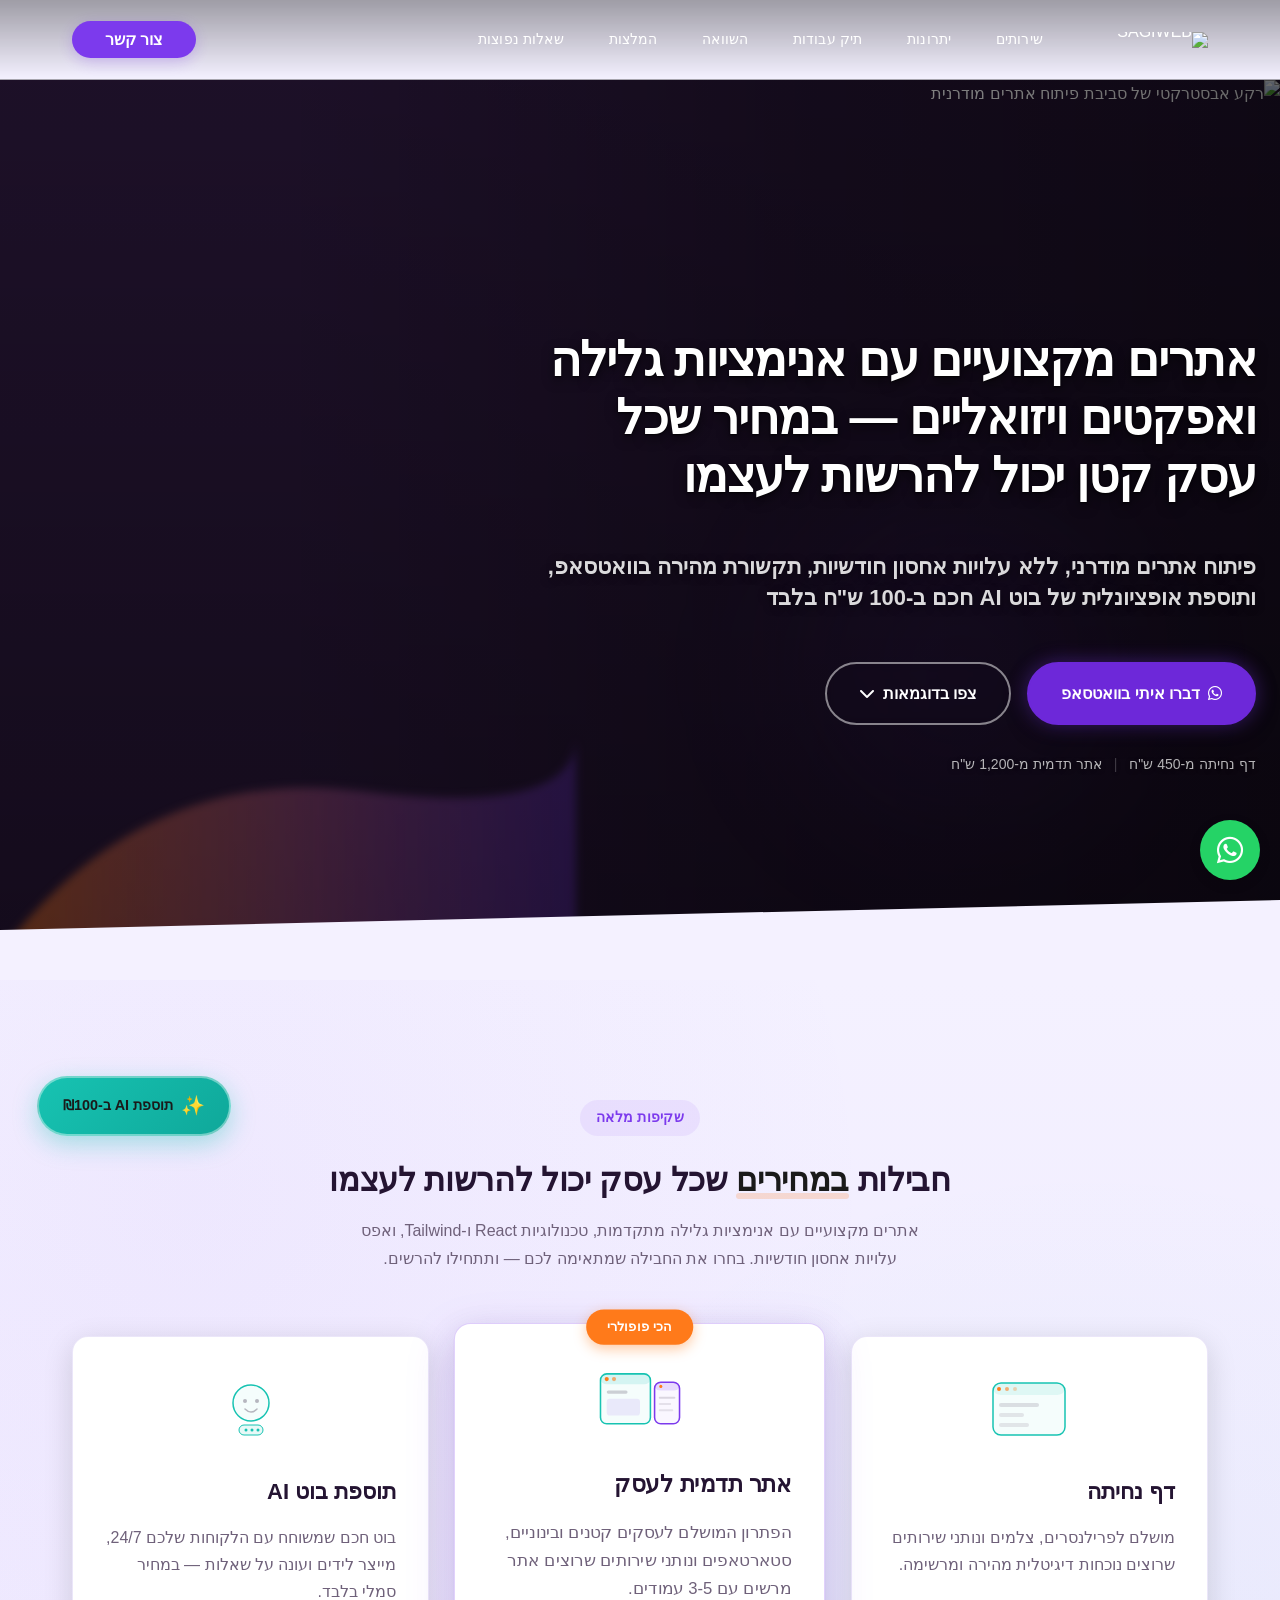
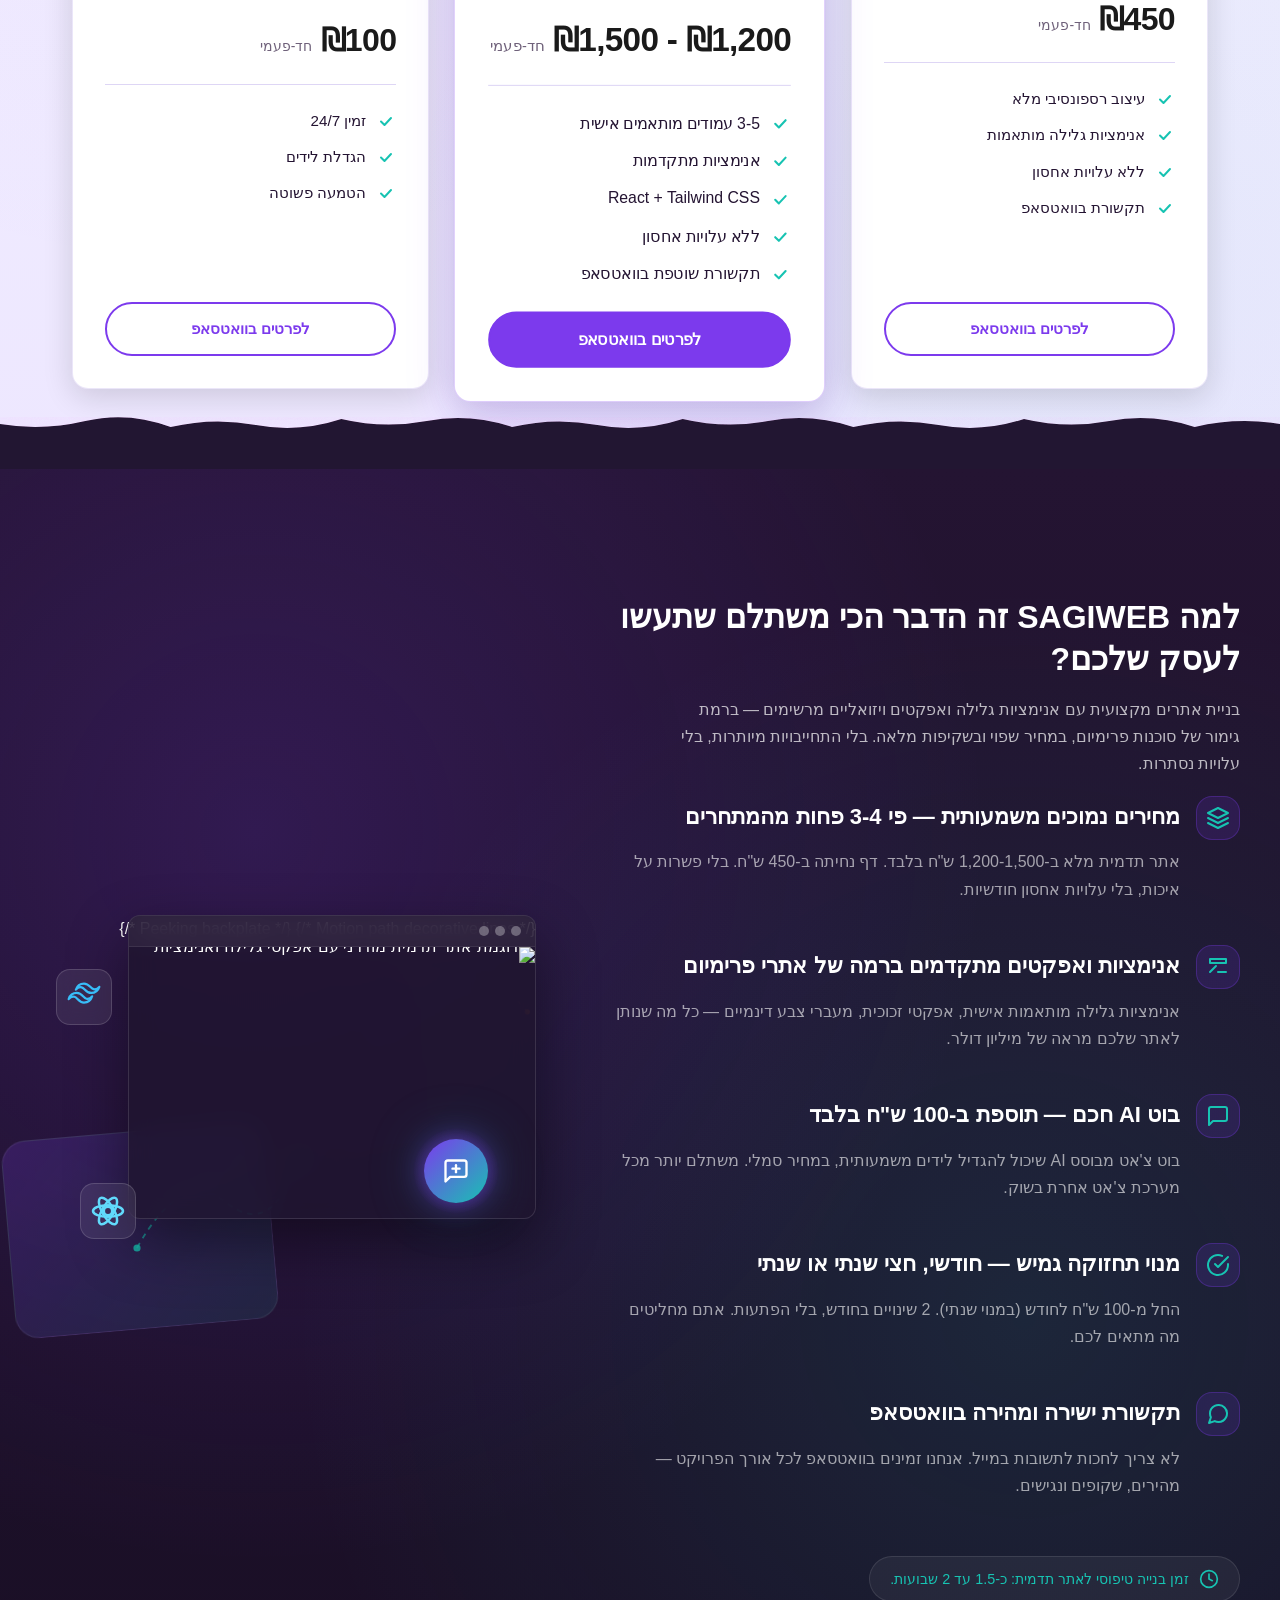
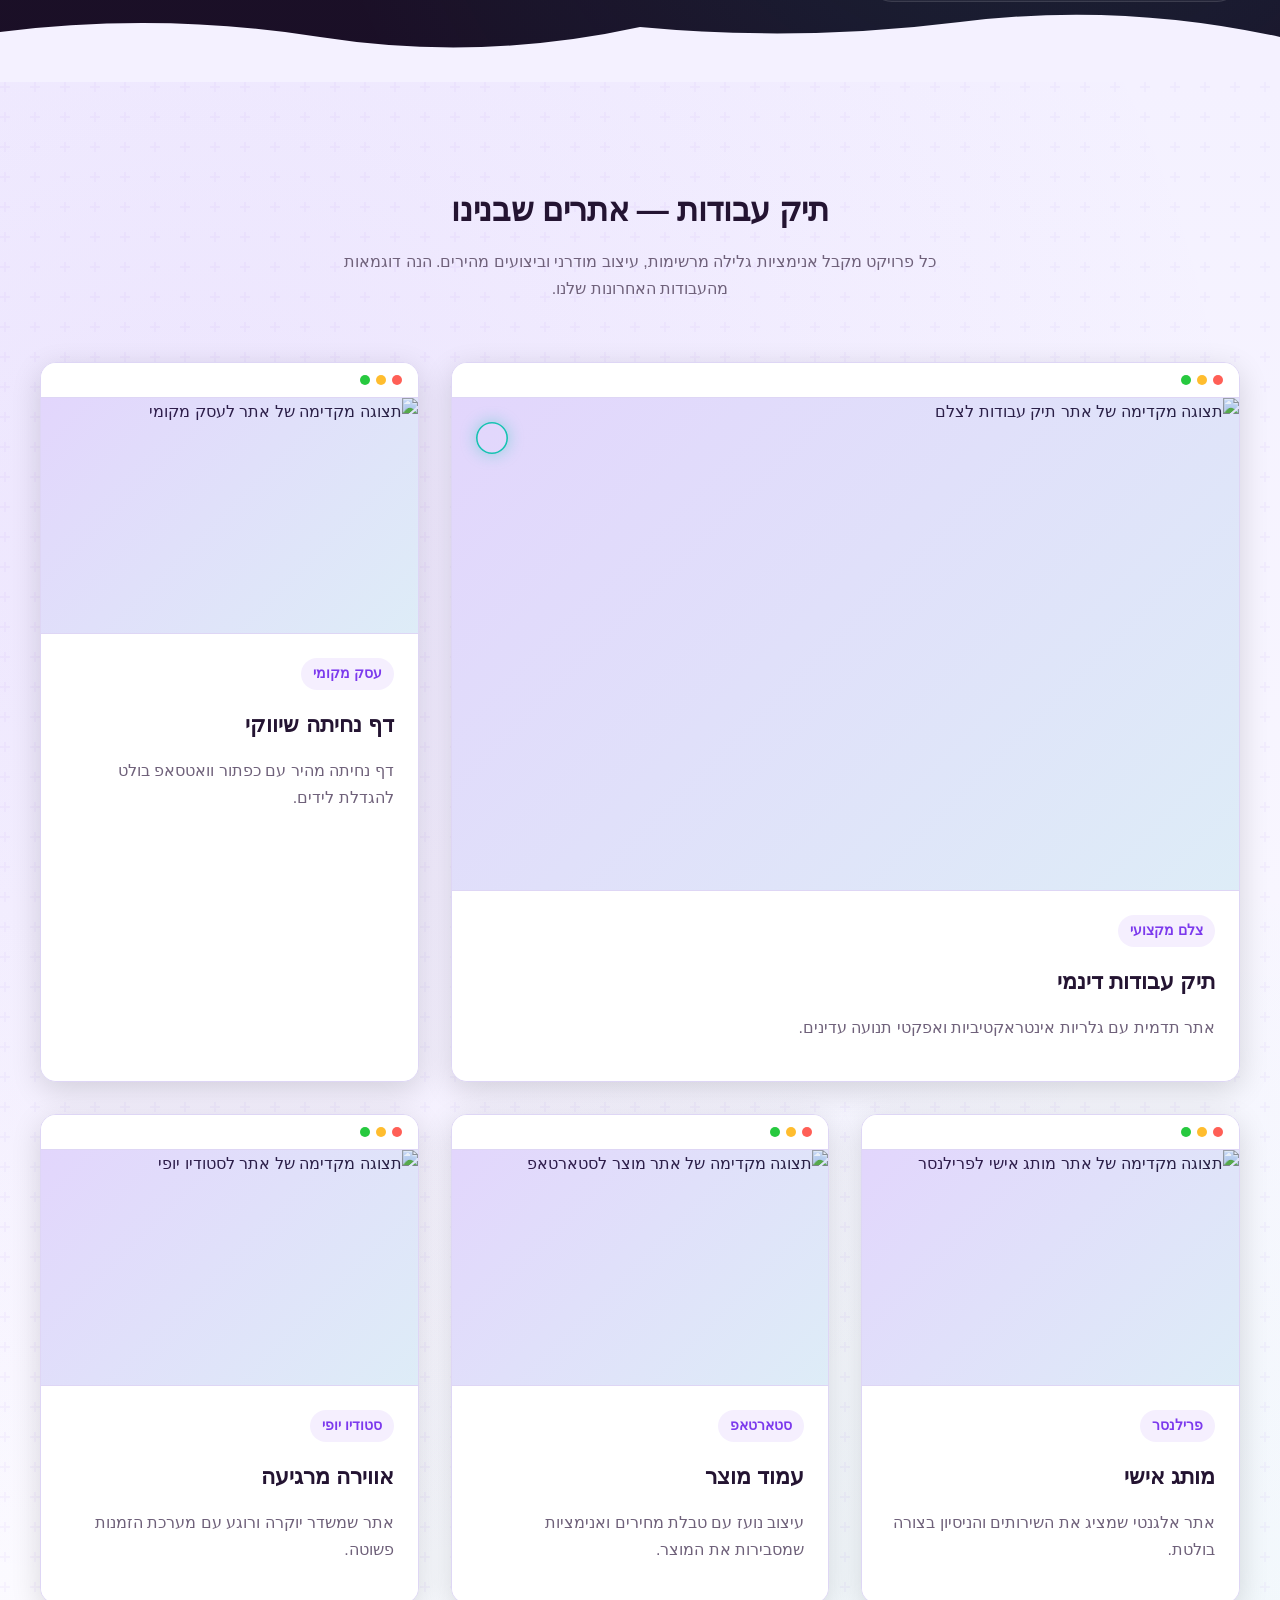
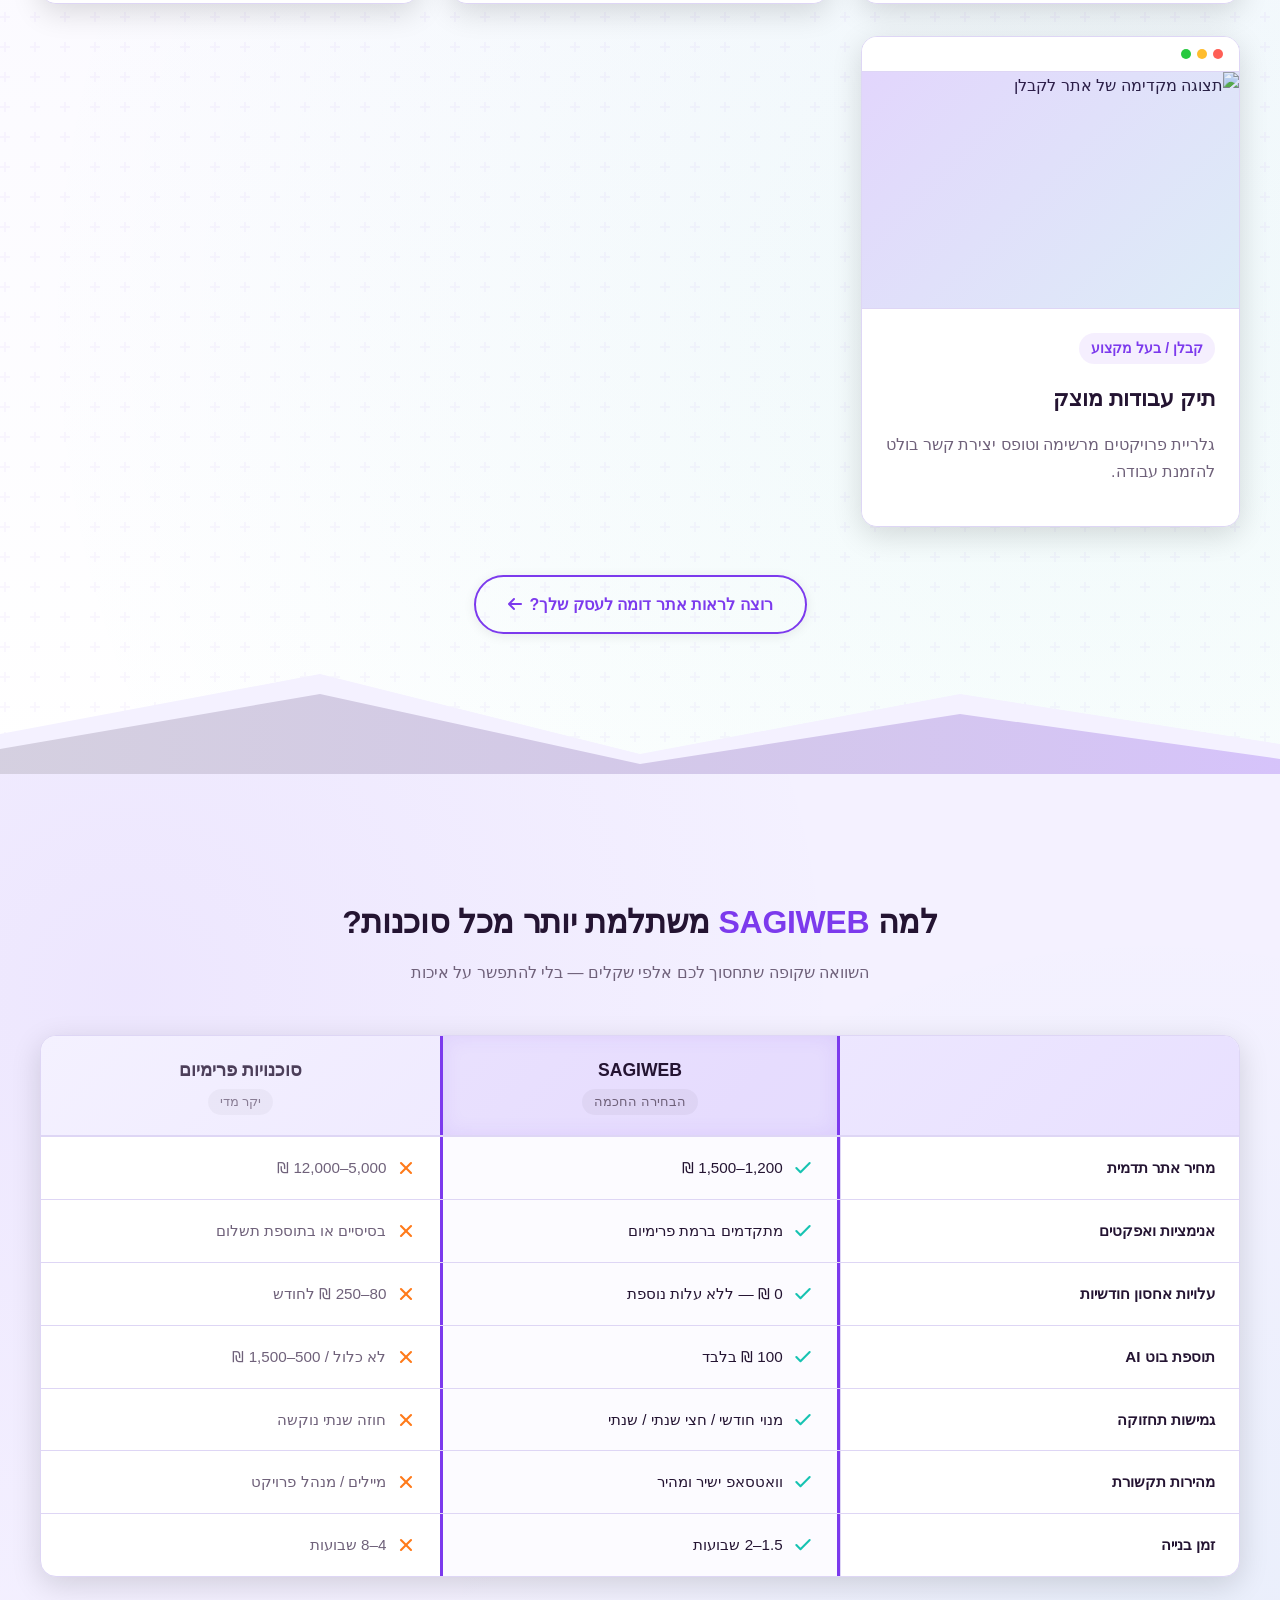
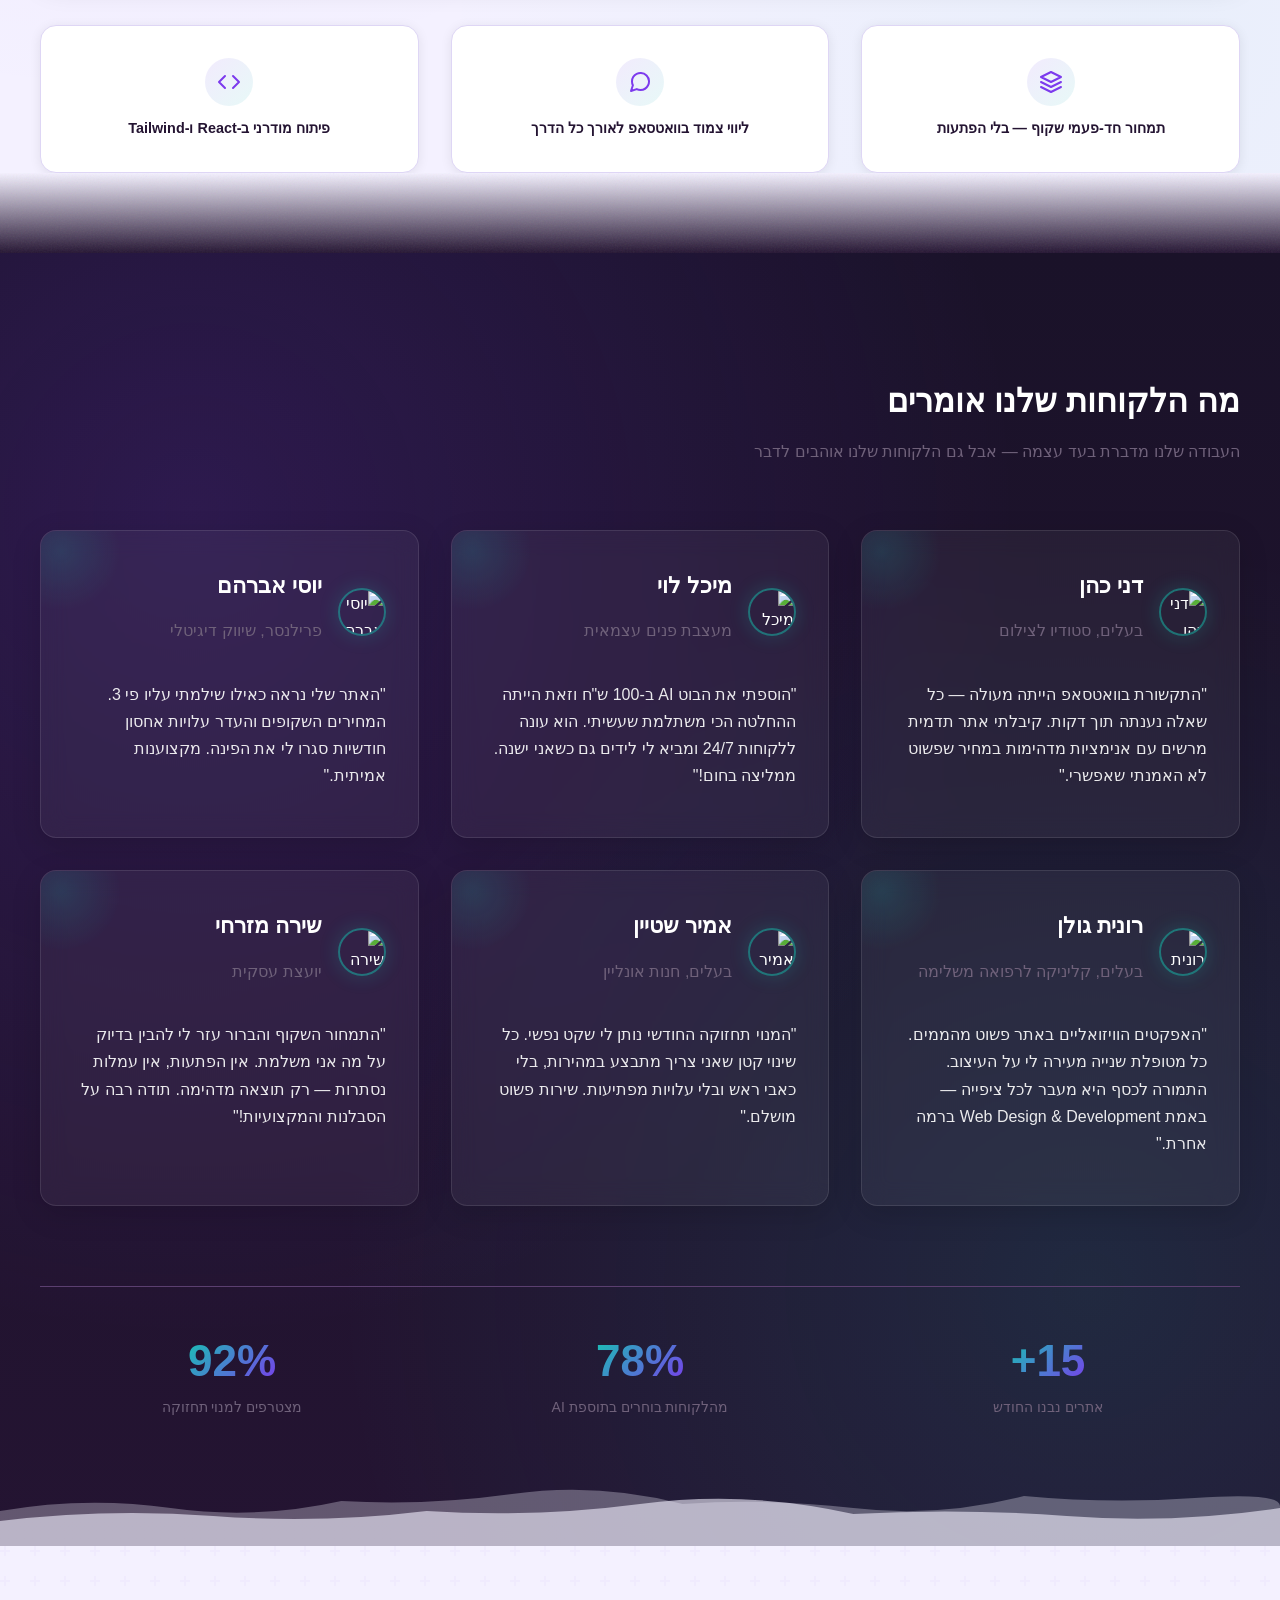
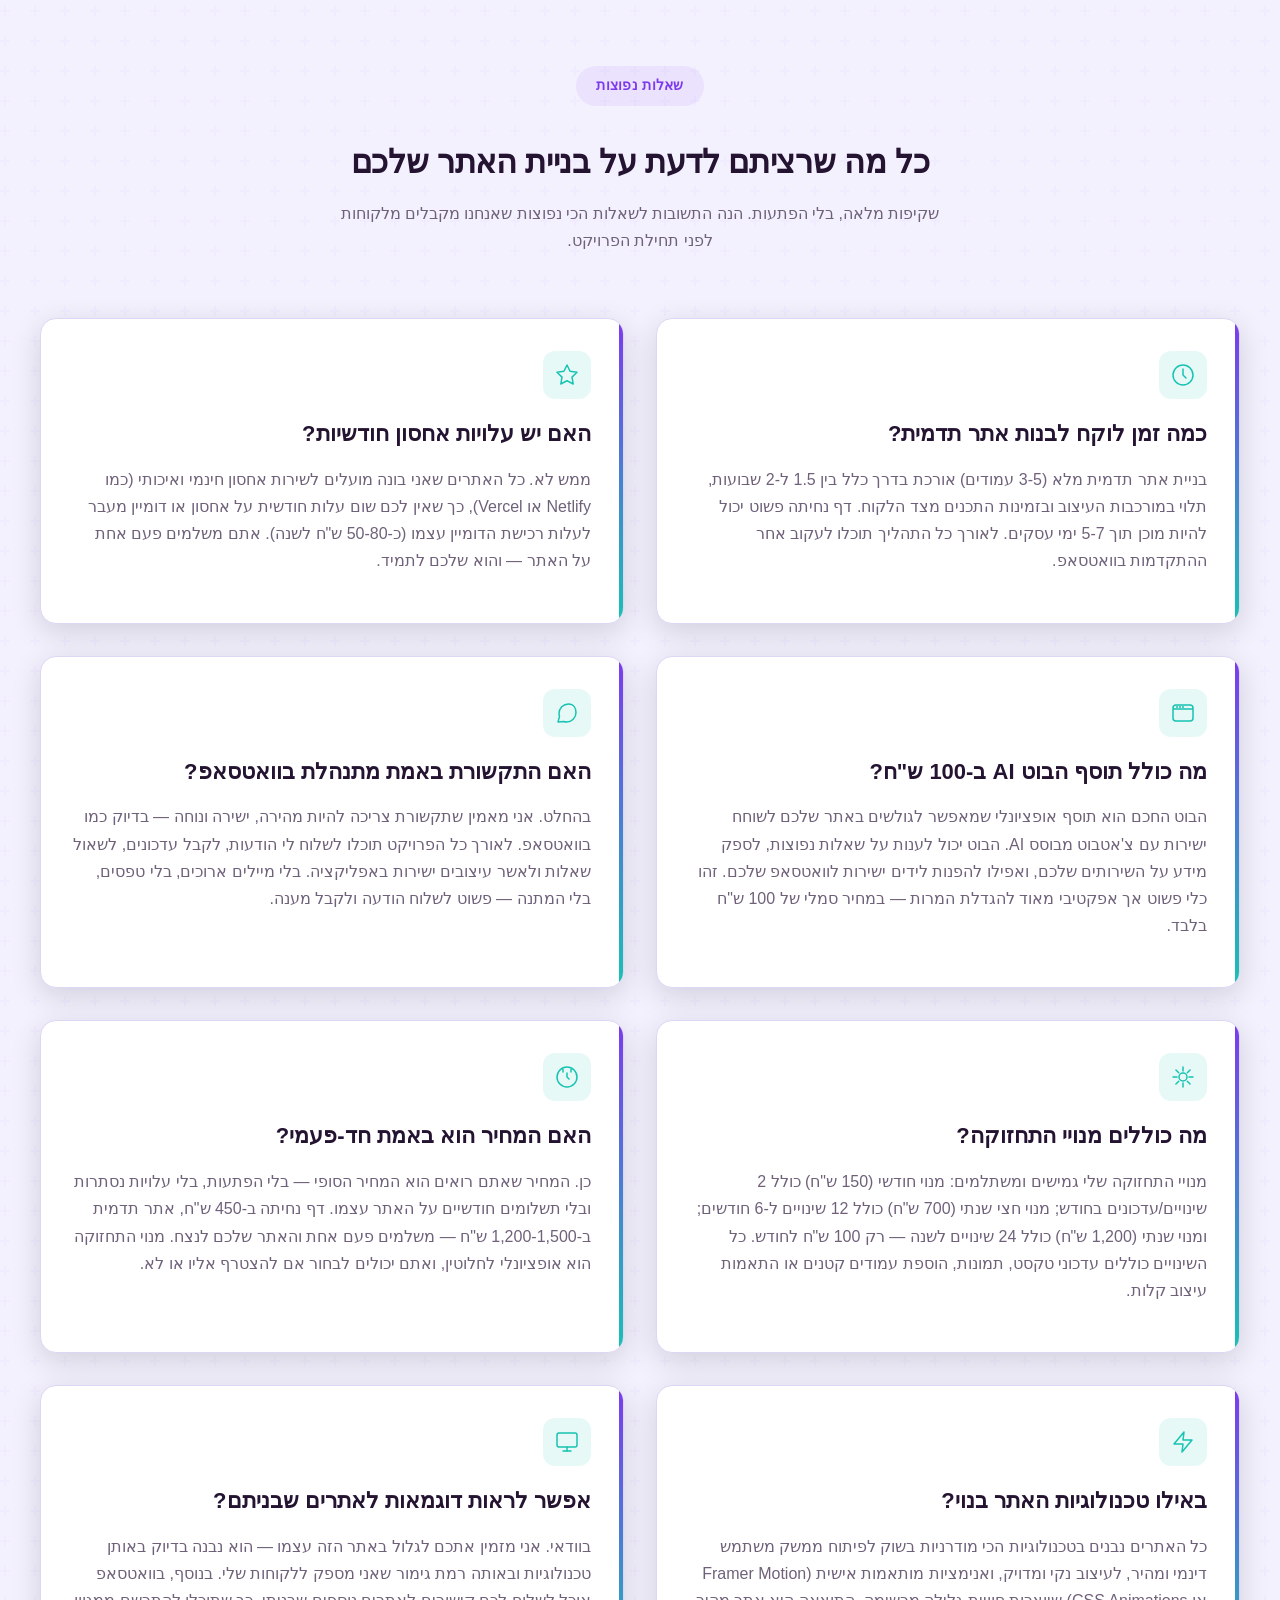
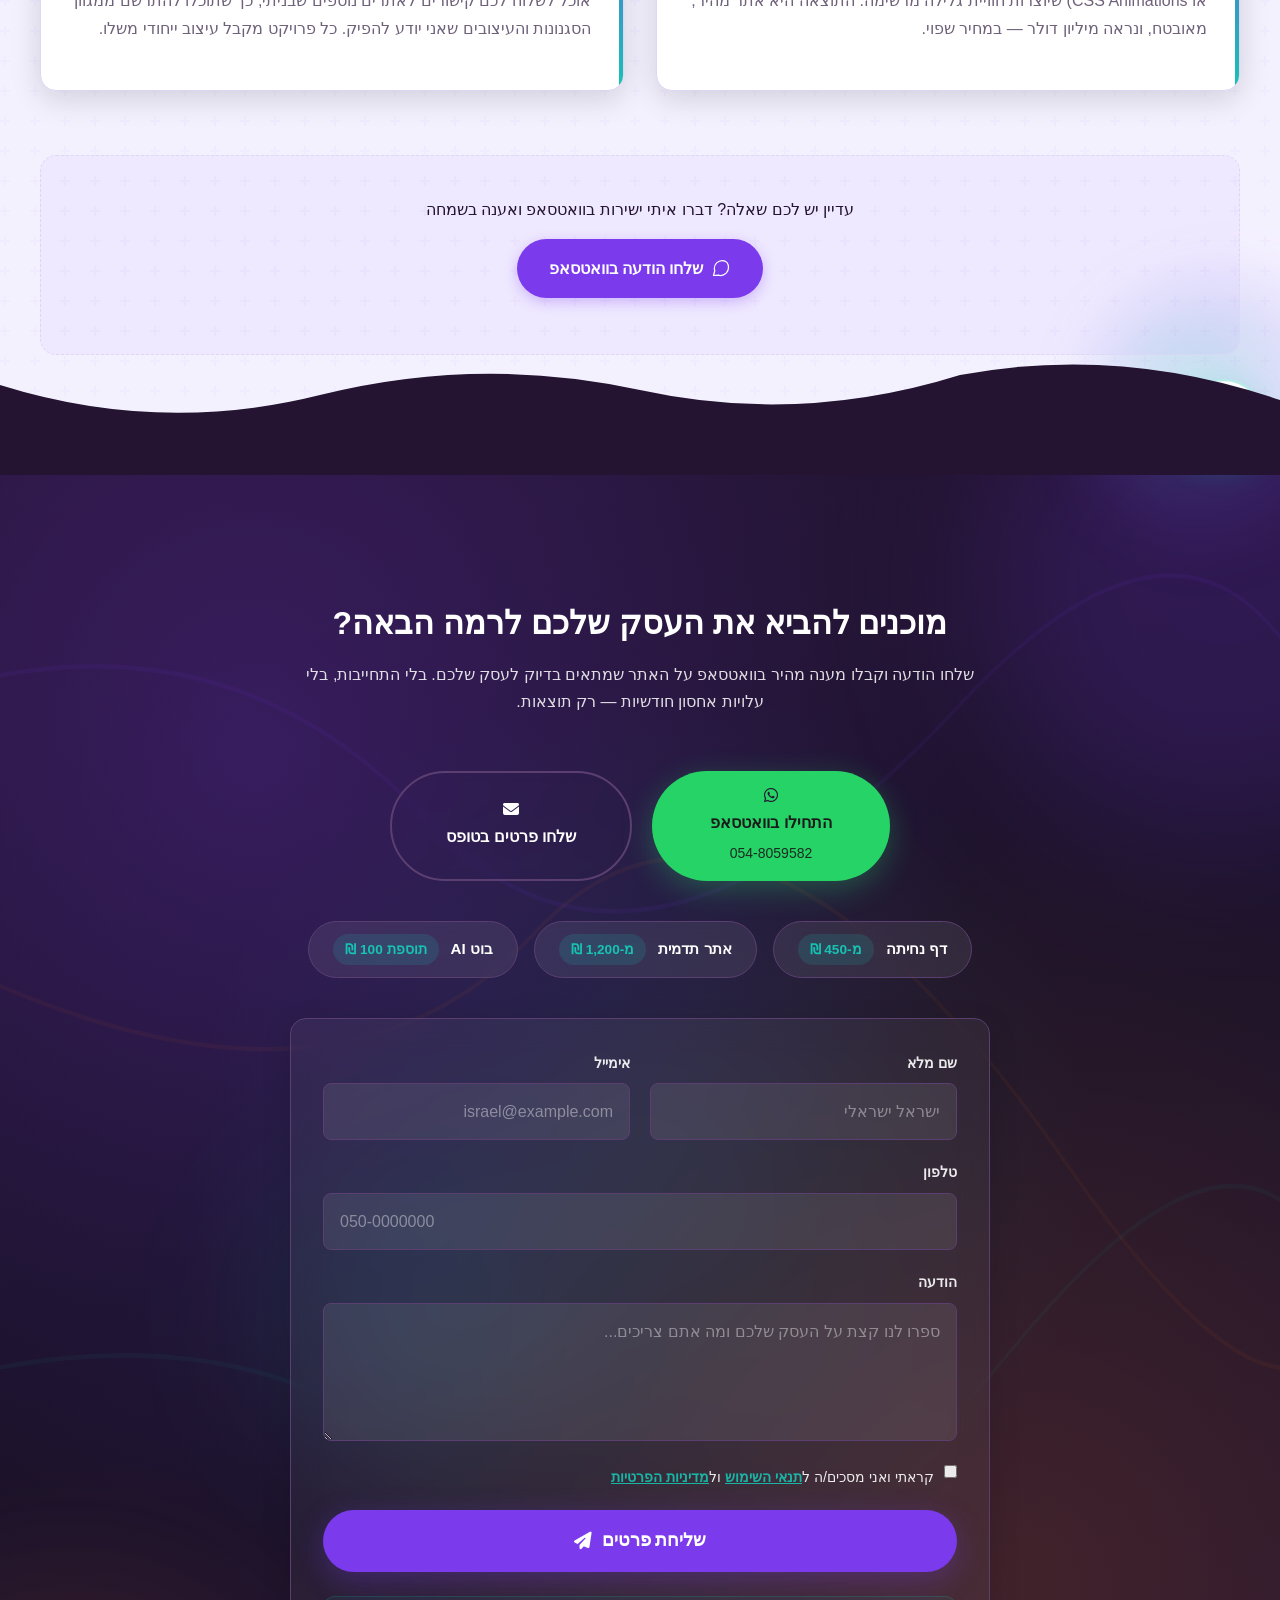
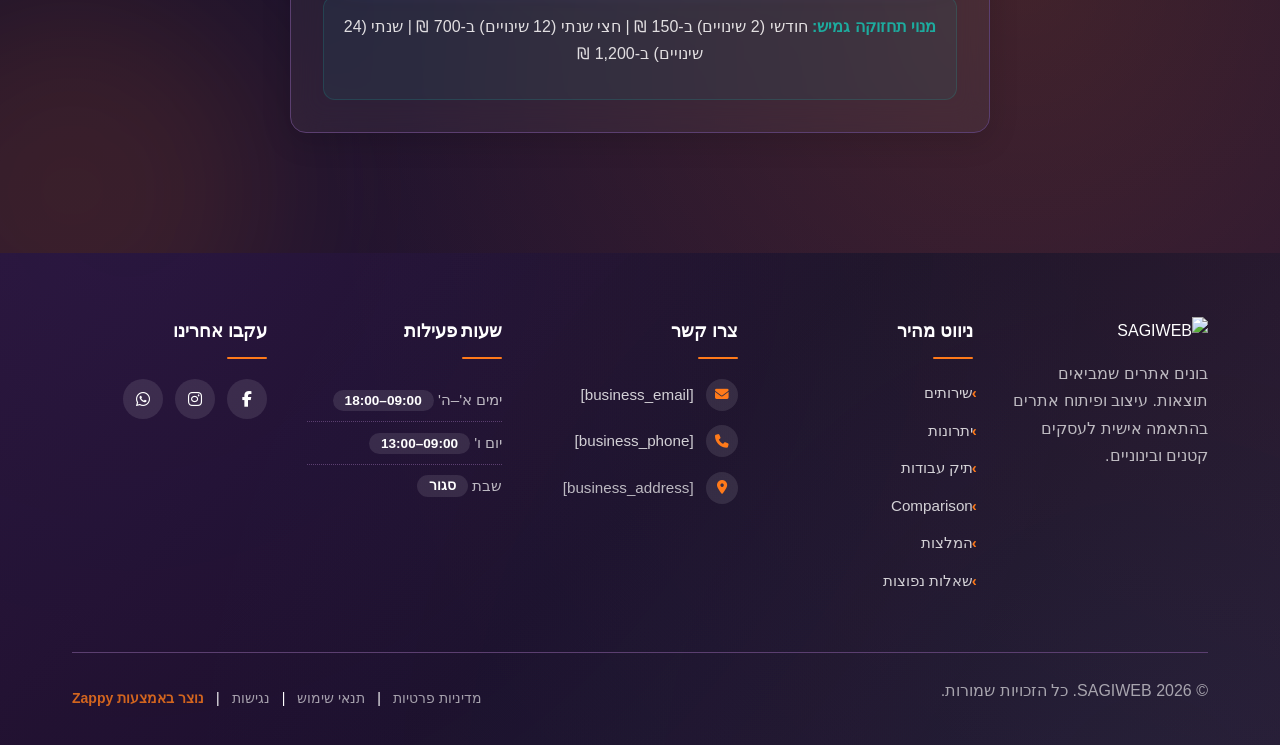
==== commit 631baaec: "Incremental sync: 1 page(s) — text_edit" ====
--- a/index.html
+++ b/index.html
@@ -1607,16 +1607,16 @@
   <div class="index-faq-section__container">
     <!-- Header -->
     <div class="index-faq-section__header">
-      <span class="index-faq-section__badge">שאלות נפוצות</span>
-      <h2 class="index-faq-section__title">כל מה שרציתם לדעת על בניית האתר שלכם</h2>
+      <p class="zappy-editable"><span class="index-faq-section__badge">שאלות נפוצות</span>
+      </p><h2 class="index-faq-section__title">כל מה שרציתם לדעת על בניית האתר שלכם</h2>
       <p class="index-faq-section__subtitle">שקיפות מלאה, בלי הפתעות. הנה התשובות לשאלות הכי נפוצות שאנחנו מקבלים מלקוחות לפני תחילת הפרויקט.</p>
     </div>
 
     <!-- FAQ Grid -->
-    <div class="index-faq-section__grid">
+    <div class="index-faq-section__grid zappy-preserve-css-grid" id="zappy-auto-grid-1783298886010-7xv4to" data-zappy-auto-grid="true" data-original-item-width="584" data-original-gap="32px" style="--zappy-grid-cols: repeat(auto-fit, minmax(min(100%, 480px), 1fr)); grid-template-columns: repeat(auto-fit, minmax(min(100%, 480px), 1fr)); display: grid; align-items: stretch !important;" data-zappy-explicit-columns="true">
       
       <!-- Card 1 -->
-      <article class="index-faq-section__card">
+      <article class="index-faq-section__card" data-grid-item-index="0">
         <div class="index-faq-section__card-icon">
           <svg data-element-type="icon" data-icon-type="svg" viewBox="0 0 24 24" fill="none" xmlns="http://www.w3.org/2000/svg" width="24" height="24">
             <circle cx="12" cy="12" r="10" stroke="currentColor" stroke-width="1.5"></circle>
@@ -1628,18 +1628,18 @@
       </article>
 
       <!-- Card 2 -->
-      <article class="index-faq-section__card">
+      <article class="index-faq-section__card" data-grid-item-index="1">
         <div class="index-faq-section__card-icon">
           <svg data-element-type="icon" data-icon-type="svg" viewBox="0 0 24 24" fill="none" xmlns="http://www.w3.org/2000/svg" width="24" height="24">
             <path d="M12 2L15.09 8.26L22 9.27L17 14.14L18.18 21.02L12 17.77L5.82 21.02L7 14.14L2 9.27L8.91 8.26L12 2Z" stroke="currentColor" stroke-width="1.5" stroke-linecap="round" stroke-linejoin="round"></path>
           </svg>
         </div>
         <h3 class="index-faq-section__card-title">האם יש עלויות אחסון חודשיות?</h3>
-        <p class="index-faq-section__card-text">ממש לא. כל האתרים שאני בונה מועלים לשירות אחסון חינמי ואיכותי (כמו Netlify או Vercel), כך שאין לכם שום עלות חודשית על אחסון או דומיין מעבר לעלות רכישת הדומיין עצמו (כ-50-80 ש"ח לשנה). אתם משלמים פעם אחת על האתר — והוא שלכם לתמיד.</p>
+        <p class="index-faq-section__card-text" style="">ממש לא. כל האתרים שאני בונה מועלים לשירות אחסון חינמי ואיכותי (כמו Netlify או Vercel), כך שאין לכם שום עלות חודשית על אחסון או דומיין מעבר לעלות רכישת הדומיין עצמו (כ-50-80 ש"ח לשנה). אתם משלמים פעם אחת על האתר — והוא שלכם לתמיד.</p>
       </article>
 
       <!-- Card 3 -->
-      <article class="index-faq-section__card">
+      <article class="index-faq-section__card" data-grid-item-index="2">
         <div class="index-faq-section__card-icon">
           <svg data-element-type="icon" data-icon-type="svg" viewBox="0 0 24 24" fill="none" xmlns="http://www.w3.org/2000/svg" width="24" height="24">
             <rect x="2" y="4" width="20" height="16" rx="3" stroke="currentColor" stroke-width="1.5"></rect>
@@ -1650,11 +1650,11 @@
           </svg>
         </div>
         <h3 class="index-faq-section__card-title">מה כולל תוסף הבוט AI ב-100 ש"ח?</h3>
-        <p class="index-faq-section__card-text">הבוט החכם הוא תוסף אופציונלי שמאפשר לגולשים באתר שלכם לשוחח ישירות עם צ'אטבוט מבוסס AI. הבוט יכול לענות על שאלות נפוצות, לספק מידע על השירותים שלכם, ואפילו להפנות לידים ישירות לוואטסאפ שלכם. זהו כלי פשוט אך אפקטיבי מאוד להגדלת המרות — במחיר סמלי של 100 ש"ח בלבד.</p>
+        <p class="index-faq-section__card-text" style="">הבוט החכם הוא תוסף אופציונלי שמאפשר לגולשים באתר שלכם לשוחח ישירות עם צ'אטבוט מבוסס AI. הבוט יכול לענות על שאלות נפוצות, לספק מידע על השירותים שלכם, ואפילו להפנות לידים ישירות לוואטסאפ שלכם. זהו כלי פשוט אך אפקטיבי מאוד להגדלת המרות — במחיר סמלי של 100 ש"ח בלבד.</p>
       </article>
 
       <!-- Card 4 -->
-      <article class="index-faq-section__card">
+      <article class="index-faq-section__card" data-grid-item-index="3">
         <div class="index-faq-section__card-icon">
           <svg data-element-type="icon" data-icon-type="svg" viewBox="0 0 24 24" fill="none" xmlns="http://www.w3.org/2000/svg" width="24" height="24">
             <path d="M21 11.5C21 16.75 16.75 21 11.5 21C10.5 21 9.56 20.82 8.68 20.49L3 21L4.51 15.32C4.18 14.44 4 13.5 4 12.5C4 7.25 8.25 3 13.5 3C18.75 3 21 7.25 21 11.5Z" stroke="currentColor" stroke-width="1.5" stroke-linecap="round" stroke-linejoin="round"></path>
@@ -1665,7 +1665,7 @@
       </article>
 
       <!-- Card 5 -->
-      <article class="index-faq-section__card">
+      <article class="index-faq-section__card" data-grid-item-index="4">
         <div class="index-faq-section__card-icon">
           <svg data-element-type="icon" data-icon-type="svg" viewBox="0 0 24 24" fill="none" xmlns="http://www.w3.org/2000/svg" width="24" height="24">
             <path d="M12 2V6M12 18V22M4.93 4.93L7.76 7.76M16.24 16.24L19.07 19.07M2 12H6M18 12H22M4.93 19.07L7.76 16.24M16.24 7.76L19.07 4.93" stroke="currentColor" stroke-width="1.5" stroke-linecap="round"></path>
@@ -1677,7 +1677,7 @@
       </article>
 
       <!-- Card 6 -->
-      <article class="index-faq-section__card">
+      <article class="index-faq-section__card" data-grid-item-index="5">
         <div class="index-faq-section__card-icon">
           <svg data-element-type="icon" data-icon-type="svg" viewBox="0 0 24 24" fill="none" xmlns="http://www.w3.org/2000/svg" width="24" height="24">
             <circle cx="12" cy="12" r="10" stroke="currentColor" stroke-width="1.5"></circle>
@@ -1687,22 +1687,22 @@
           </svg>
         </div>
         <h3 class="index-faq-section__card-title">האם המחיר הוא באמת חד-פעמי?</h3>
-        <p class="index-faq-section__card-text">כן. המחיר שאתם רואים הוא המחיר הסופי — בלי הפתעות, בלי עלויות נסתרות ובלי תשלומים חודשיים על האתר עצמו. דף נחיתה ב-450 ש"ח, אתר תדמית ב-1,200-1,500 ש"ח — משלמים פעם אחת והאתר שלכם לנצח. מנוי התחזוקה הוא אופציונלי לחלוטין, ואתם יכולים לבחור אם להצטרף אליו או לא.</p>
+        <p class="index-faq-section__card-text" style="">כן. המחיר שאתם רואים הוא המחיר הסופי — בלי הפתעות, בלי עלויות נסתרות ובלי תשלומים חודשיים על האתר עצמו. דף נחיתה ב-450 ש"ח, אתר תדמית ב-1,200-1,500 ש"ח — משלמים פעם אחת והאתר שלכם לנצח. מנוי התחזוקה הוא אופציונלי לחלוטין, ואתם יכולים לבחור אם להצטרף אליו או לא.</p>
       </article>
 
       <!-- Card 7 -->
-      <article class="index-faq-section__card">
+      <article class="index-faq-section__card" data-grid-item-index="6">
         <div class="index-faq-section__card-icon">
           <svg data-element-type="icon" data-icon-type="svg" viewBox="0 0 24 24" fill="none" xmlns="http://www.w3.org/2000/svg" width="24" height="24">
             <path d="M13 2L3 14H12L11 22L21 10H12L13 2Z" stroke="currentColor" stroke-width="1.5" stroke-linecap="round" stroke-linejoin="round"></path>
           </svg>
         </div>
         <h3 class="index-faq-section__card-title">באילו טכנולוגיות האתר בנוי?</h3>
-        <p class="index-faq-section__card-text">כל האתרים נבנים בטכנולוגיות הכי מודרניות בשוק: React לפיתוח ממשק משתמש דינמי ומהיר, Tailwind CSS לעיצוב נקי ומדויק, ואנימציות מותאמות אישית (Framer Motion או CSS Animations) שיוצרות חוויית גלילה מרשימה. התוצאה היא אתר מהיר, מאובטח, ונראה מיליון דולר — במחיר שפוי.</p>
+        <p class="index-faq-section__card-text" style="">כל האתרים נבנים בטכנולוגיות הכי מודרניות בשוק לפיתוח ממשק משתמש דינמי ומהיר, לעיצוב נקי ומדויק, ואנימציות מותאמות אישית (Framer Motion או CSS Animations) שיוצרות חוויית גלילה מרשימה. התוצאה היא אתר מהיר, מאובטח, ונראה מיליון דולר — במחיר שפוי.</p>
       </article>
 
       <!-- Card 8 -->
-      <article class="index-faq-section__card">
+      <article class="index-faq-section__card" data-grid-item-index="7">
         <div class="index-faq-section__card-icon">
           <svg data-element-type="icon" data-icon-type="svg" viewBox="0 0 24 24" fill="none" xmlns="http://www.w3.org/2000/svg" width="24" height="24">
             <rect x="2" y="3" width="20" height="14" rx="2" stroke="currentColor" stroke-width="1.5"></rect>
@@ -1719,13 +1719,13 @@
     <!-- CTA -->
     <div class="index-faq-section__cta">
       <p class="index-faq-section__cta-text">עדיין יש לכם שאלה? דברו איתי ישירות בוואטסאפ ואענה בשמחה</p>
-      <a href="https://wa.me/972548059582" class="index-faq-section__cta-button">
+      <p class="zappy-editable"><a href="https://wa.me/972548059582" class="index-faq-section__cta-button">
         <svg data-element-type="icon" data-icon-type="svg" viewBox="0 0 24 24" fill="none" xmlns="http://www.w3.org/2000/svg" width="20" height="20">
           <path d="M21 11.5C21 16.75 16.75 21 11.5 21C10.5 21 9.56 20.82 8.68 20.49L3 21L4.51 15.32C4.18 14.44 4 13.5 4 12.5C4 7.25 8.25 3 13.5 3C18.75 3 21 7.25 21 11.5Z" stroke="currentColor" stroke-width="1.5" stroke-linecap="round" stroke-linejoin="round"></path>
         </svg>
         שלחו הודעה בוואטסאפ
       </a>
-    </div>
+    </p></div>
   </div>
 
   <!-- Decorative AI Chatbot Orb -->
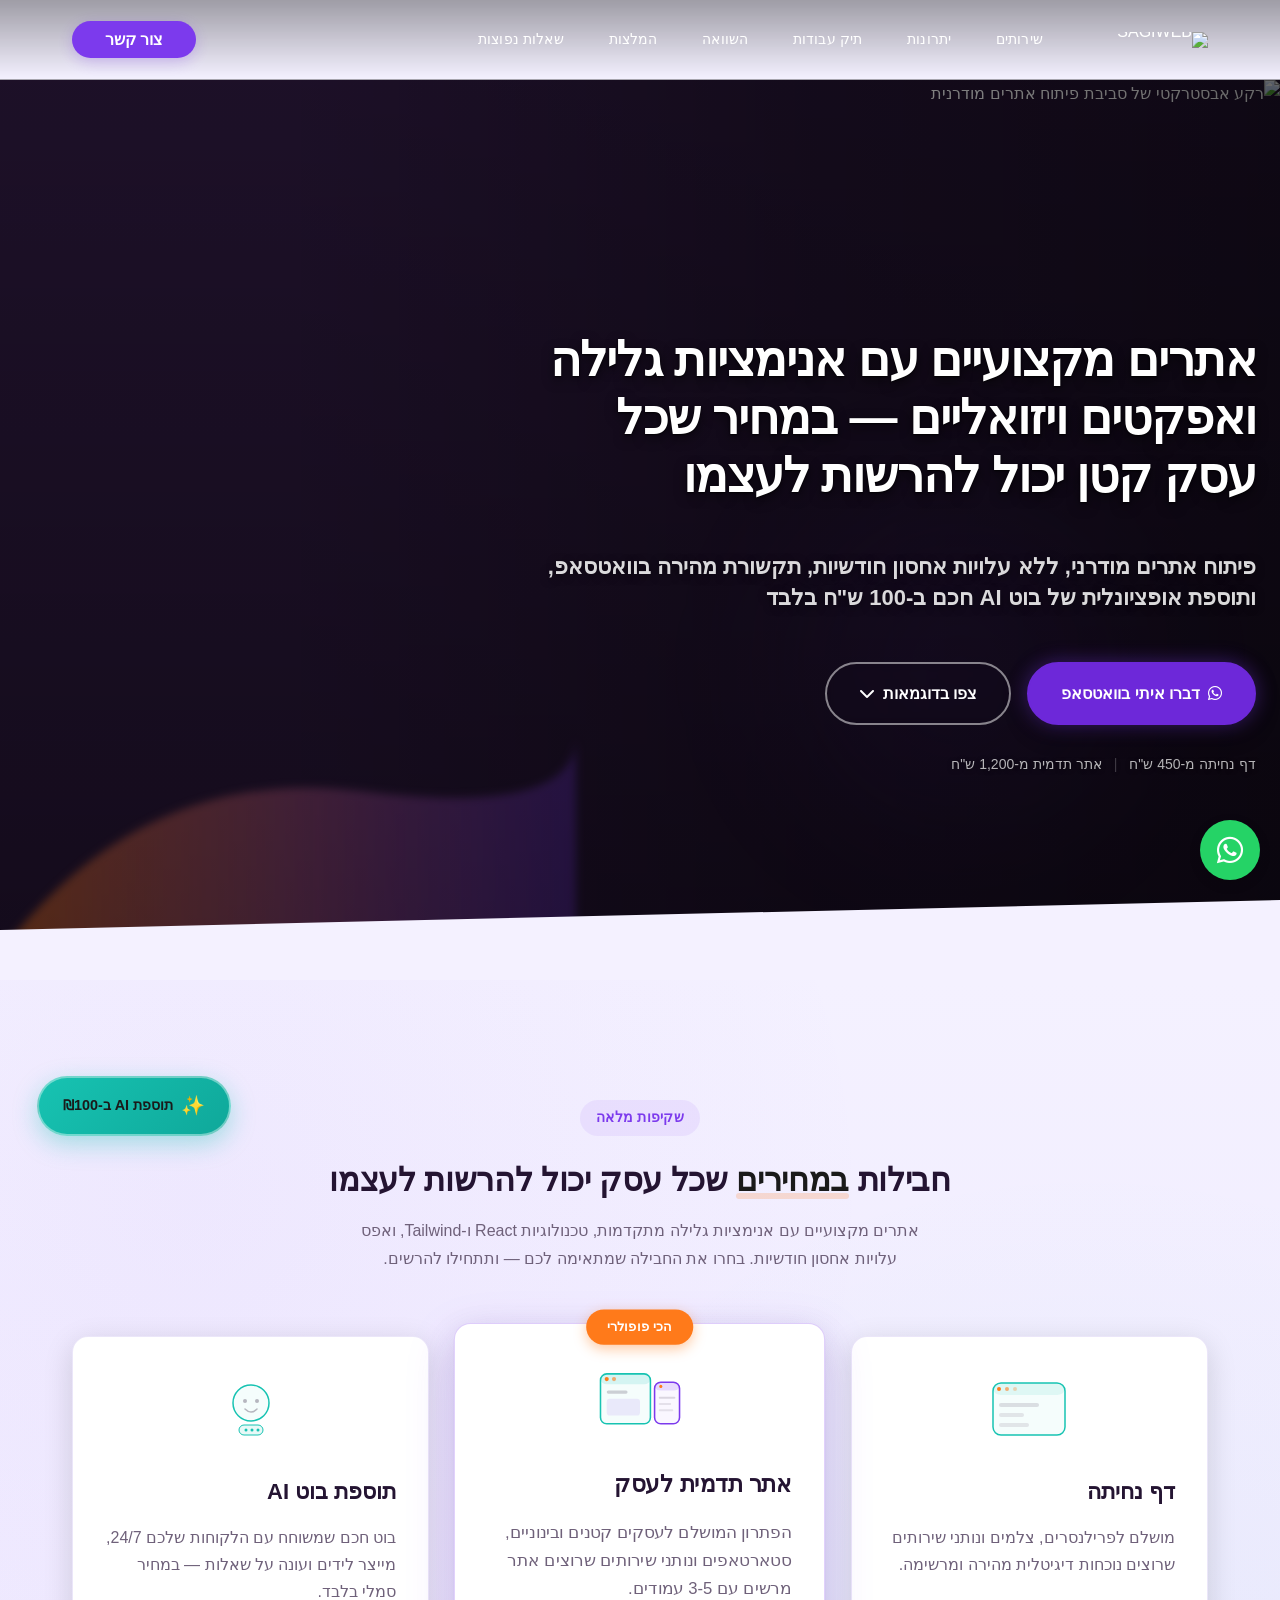
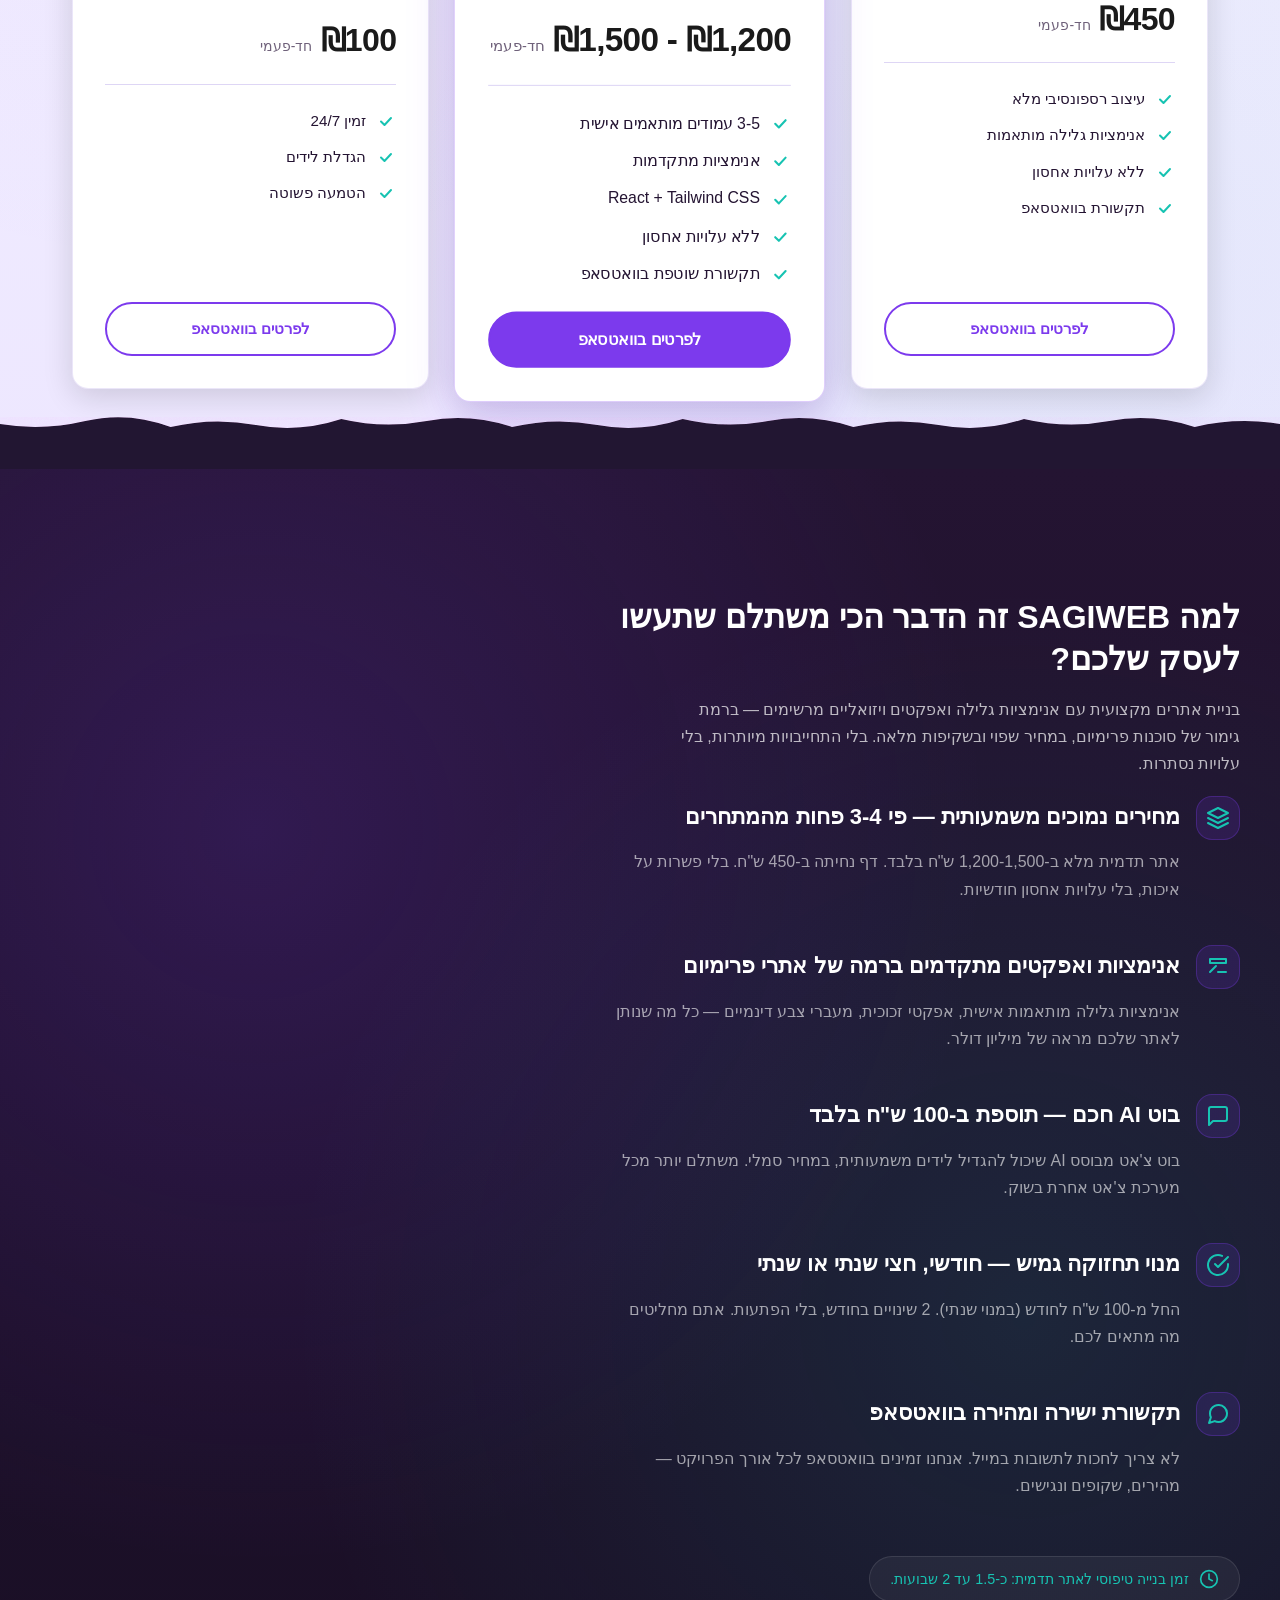
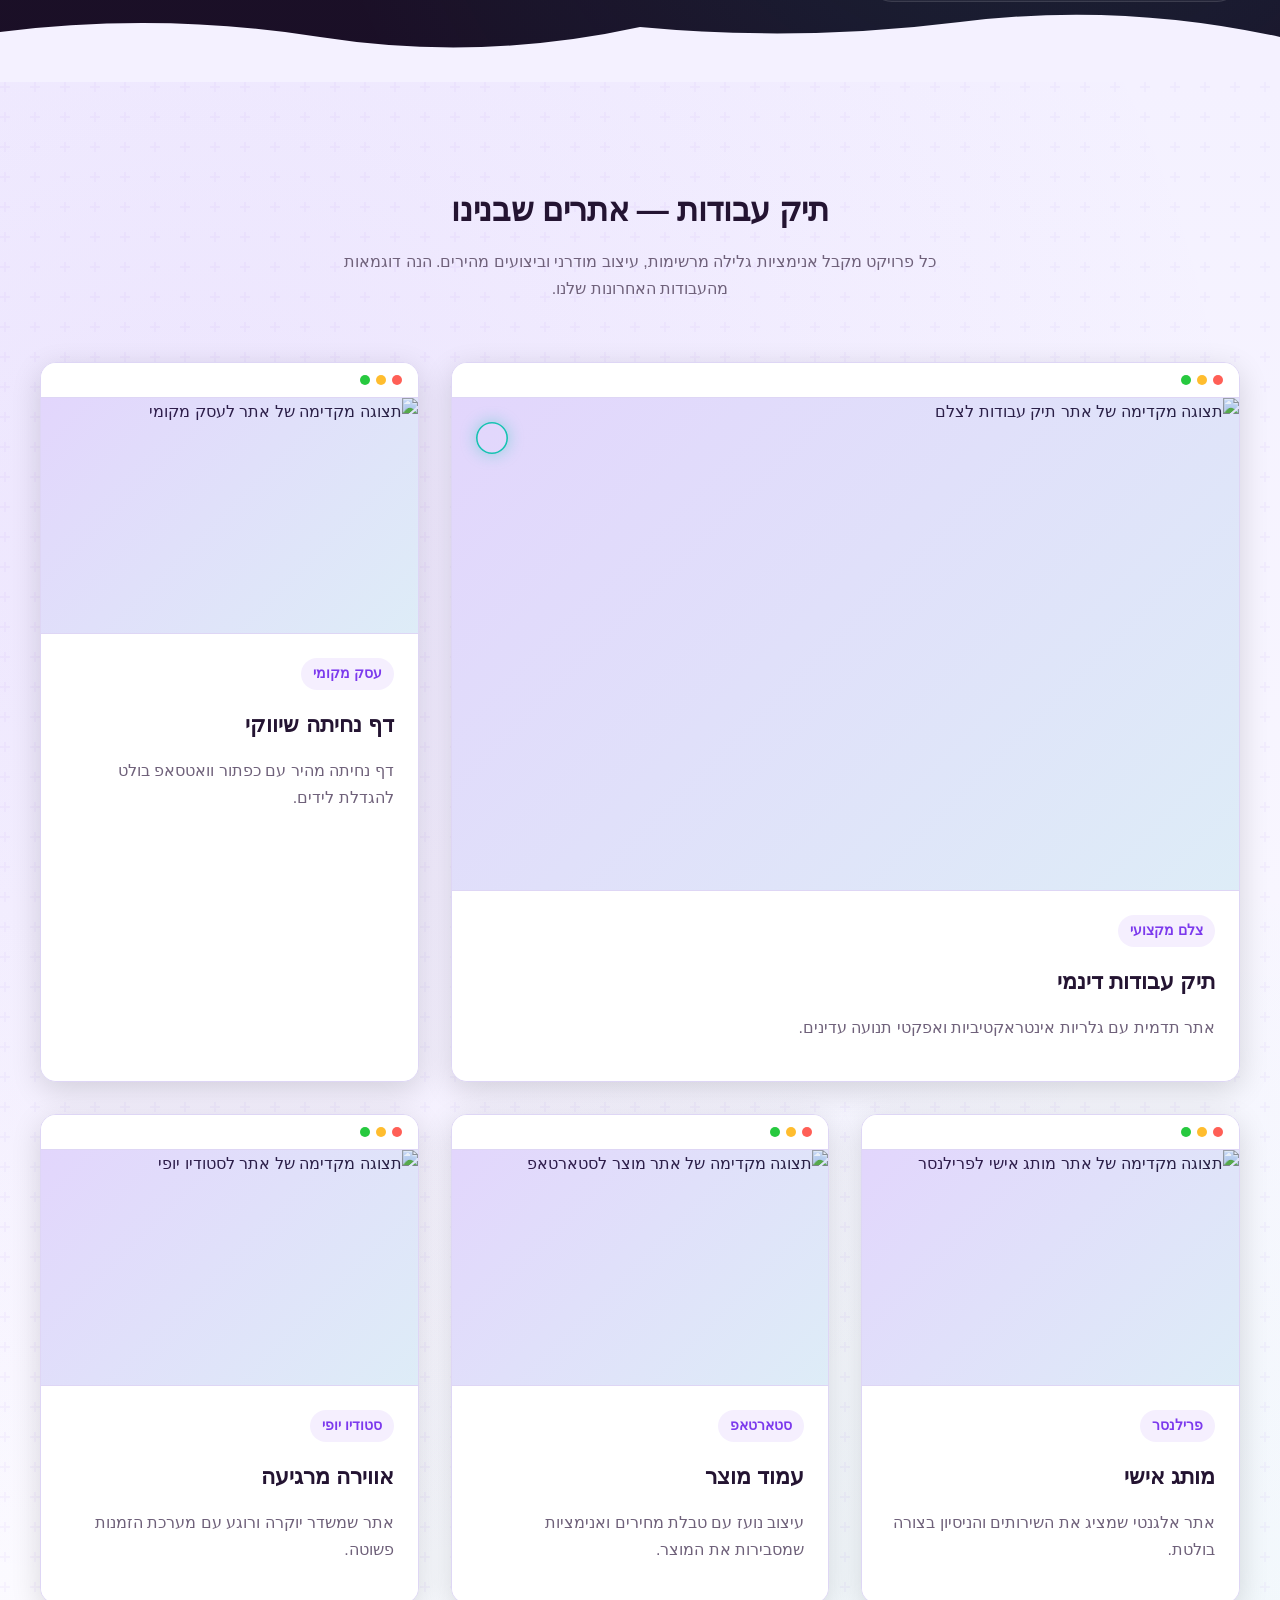
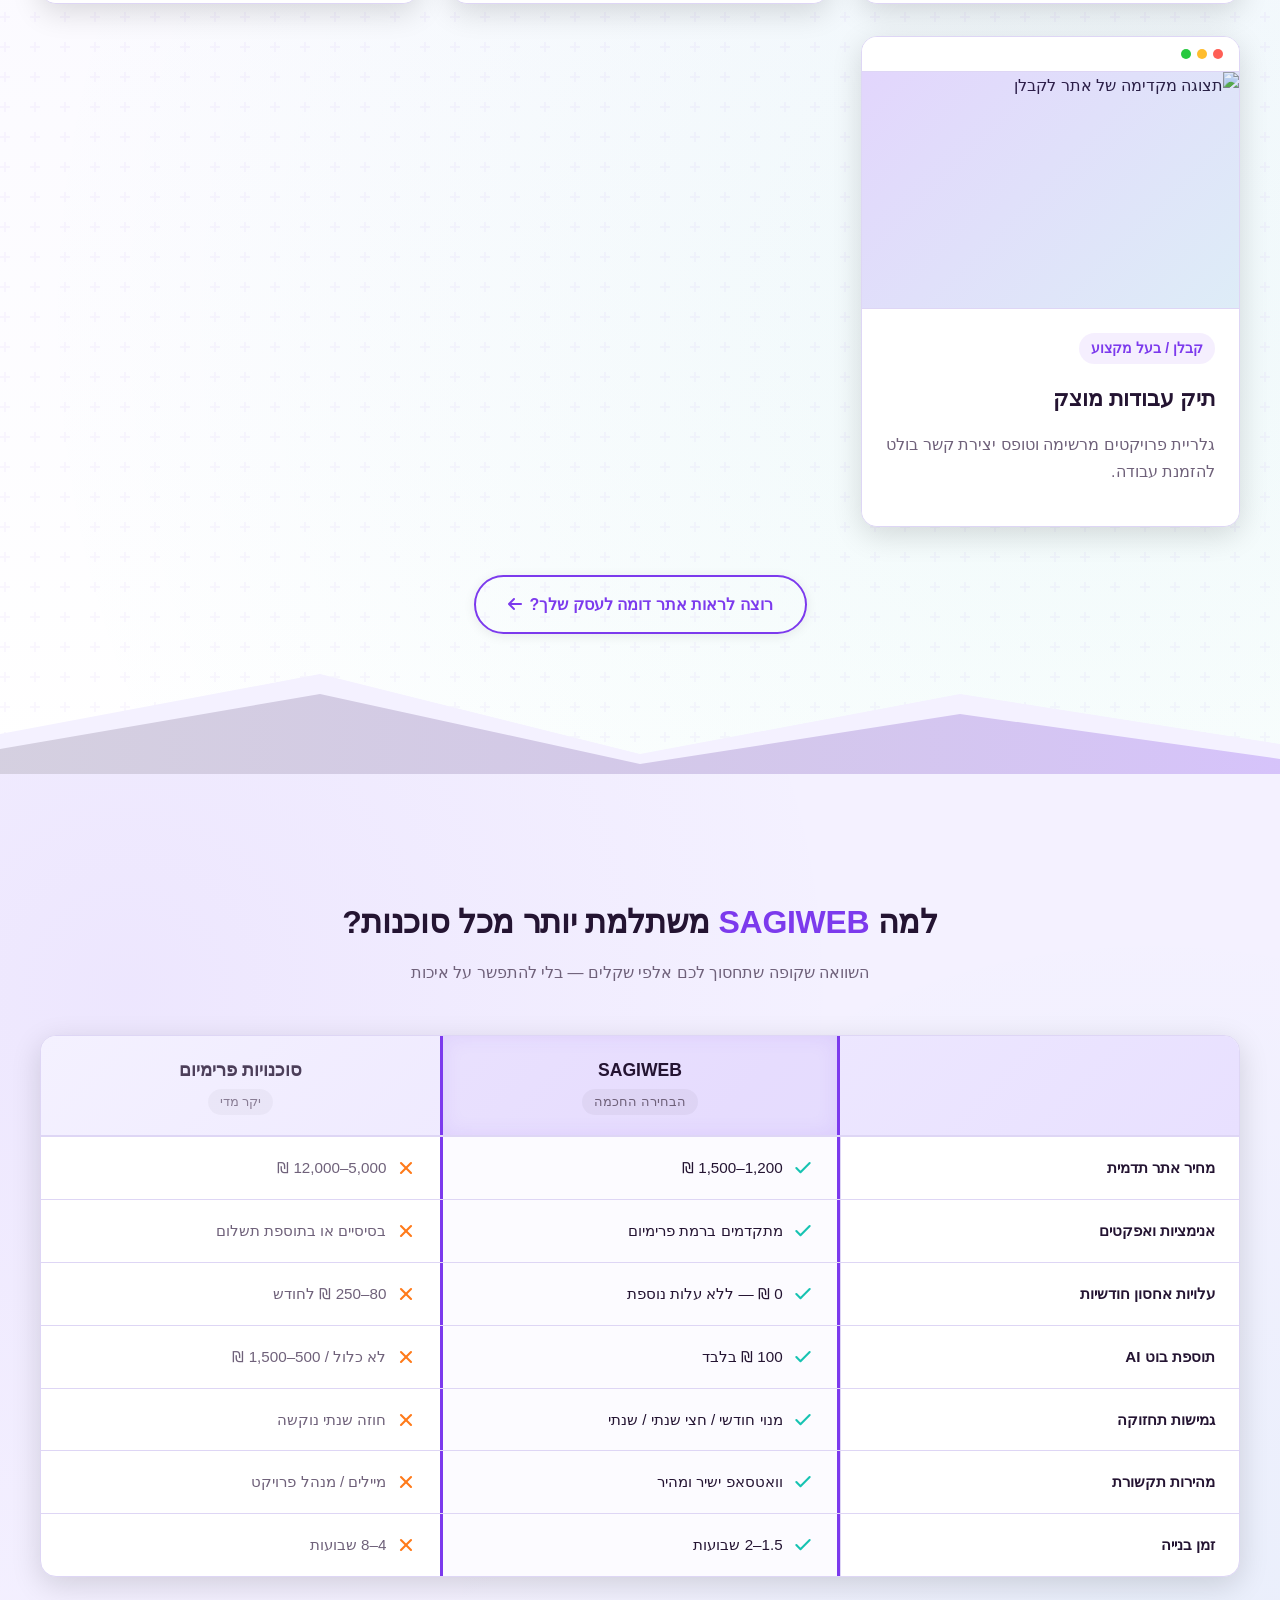
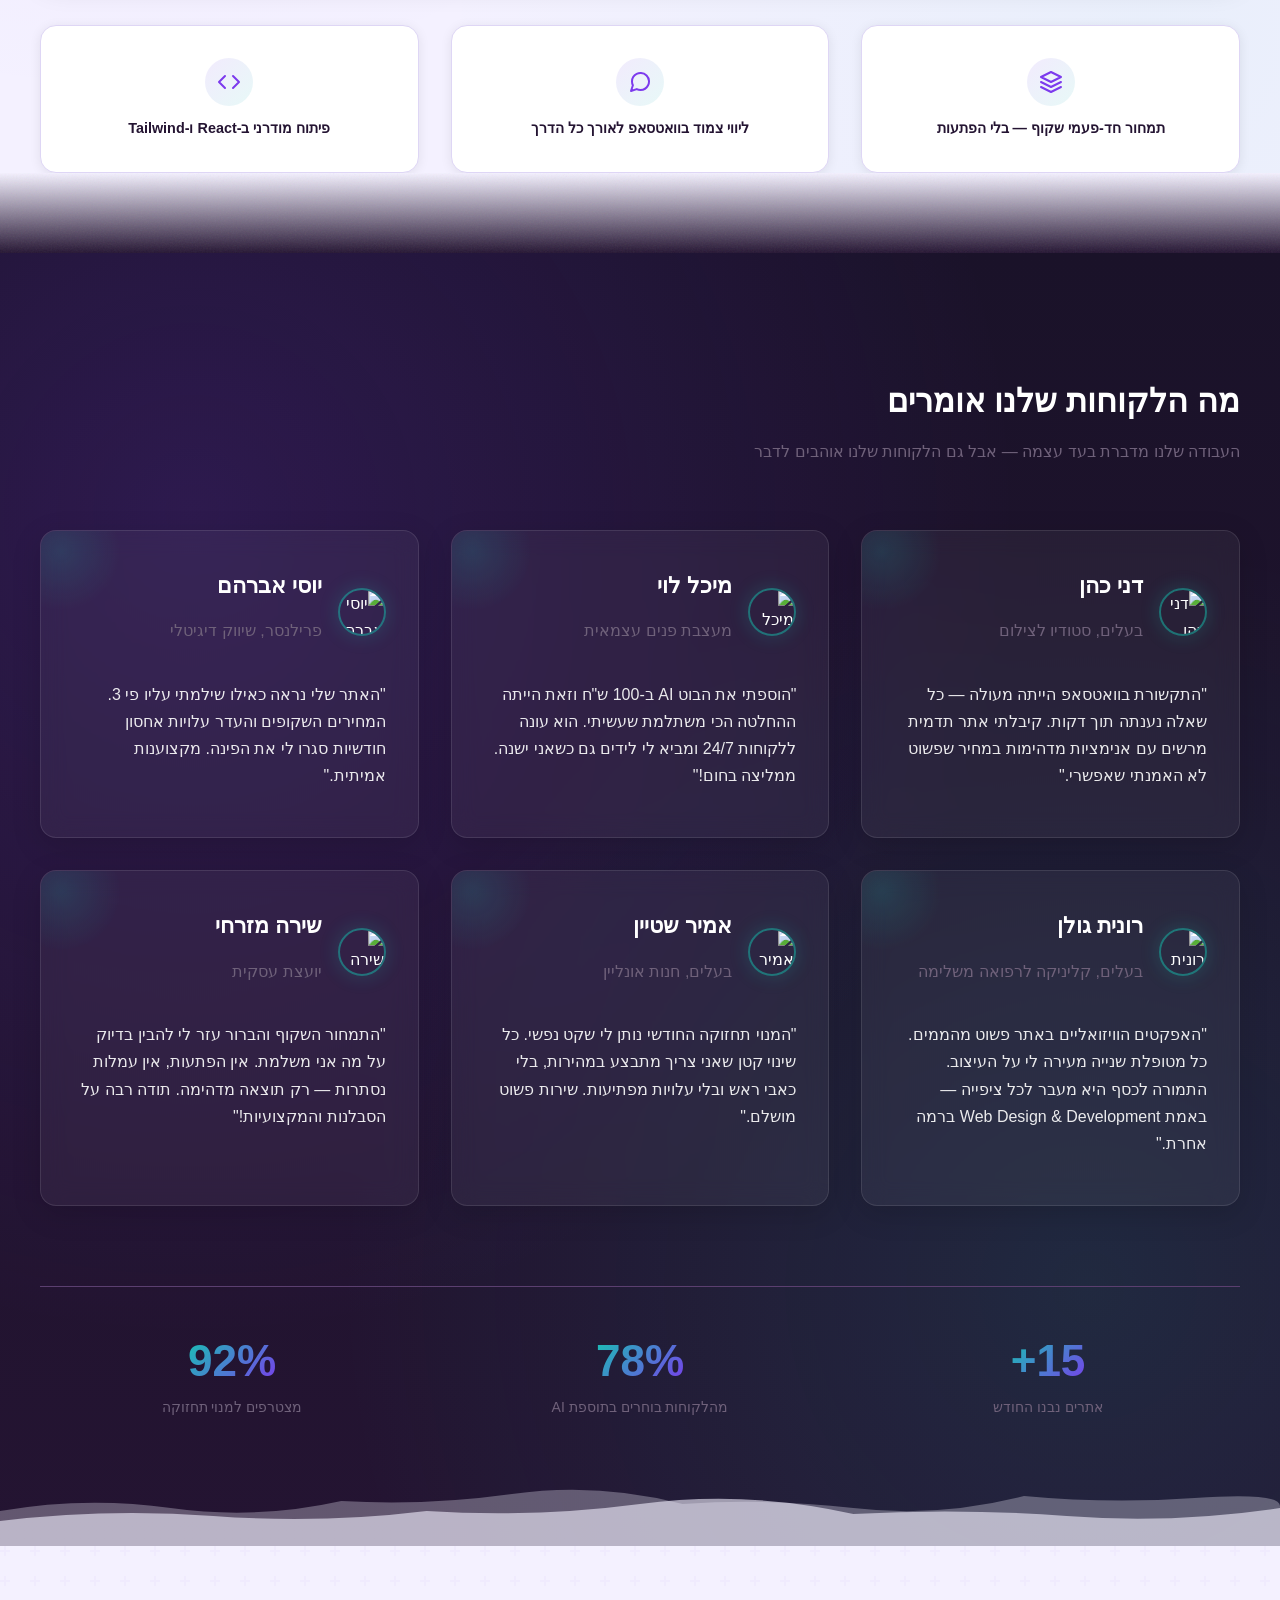
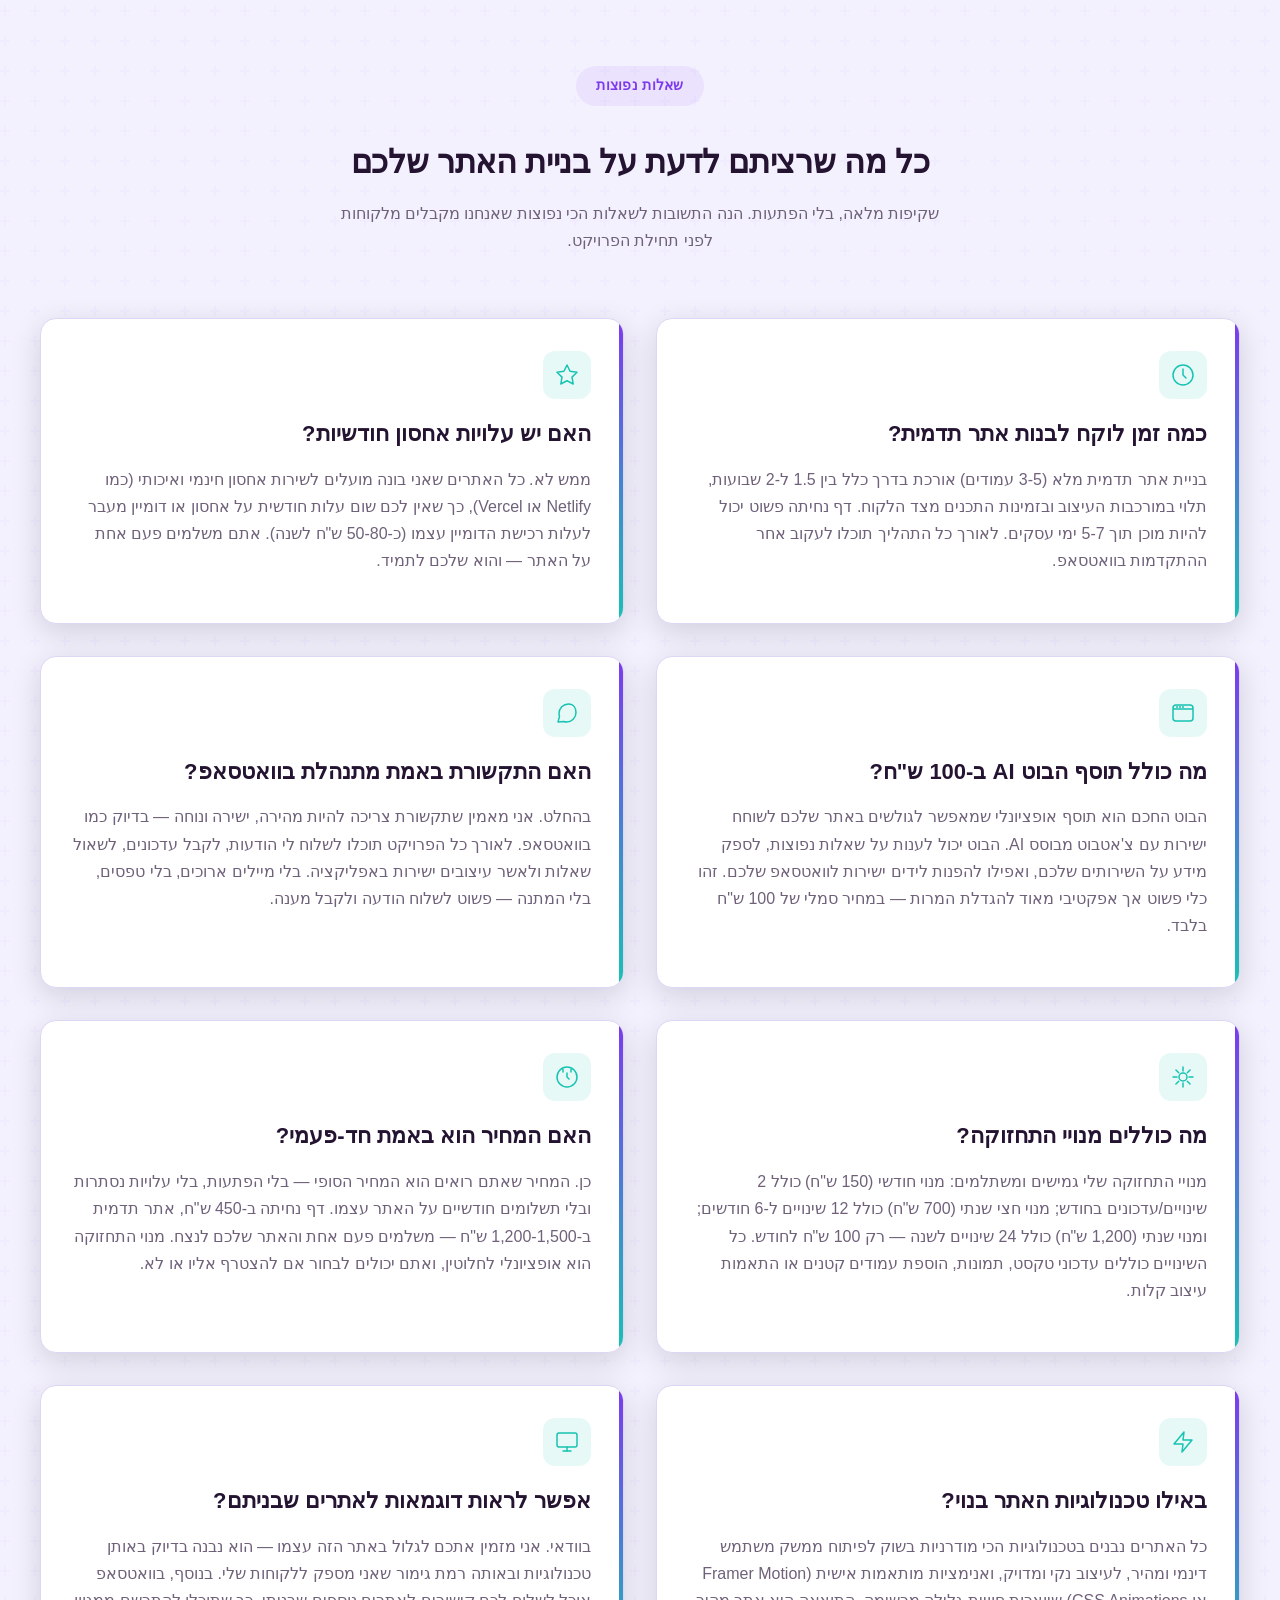
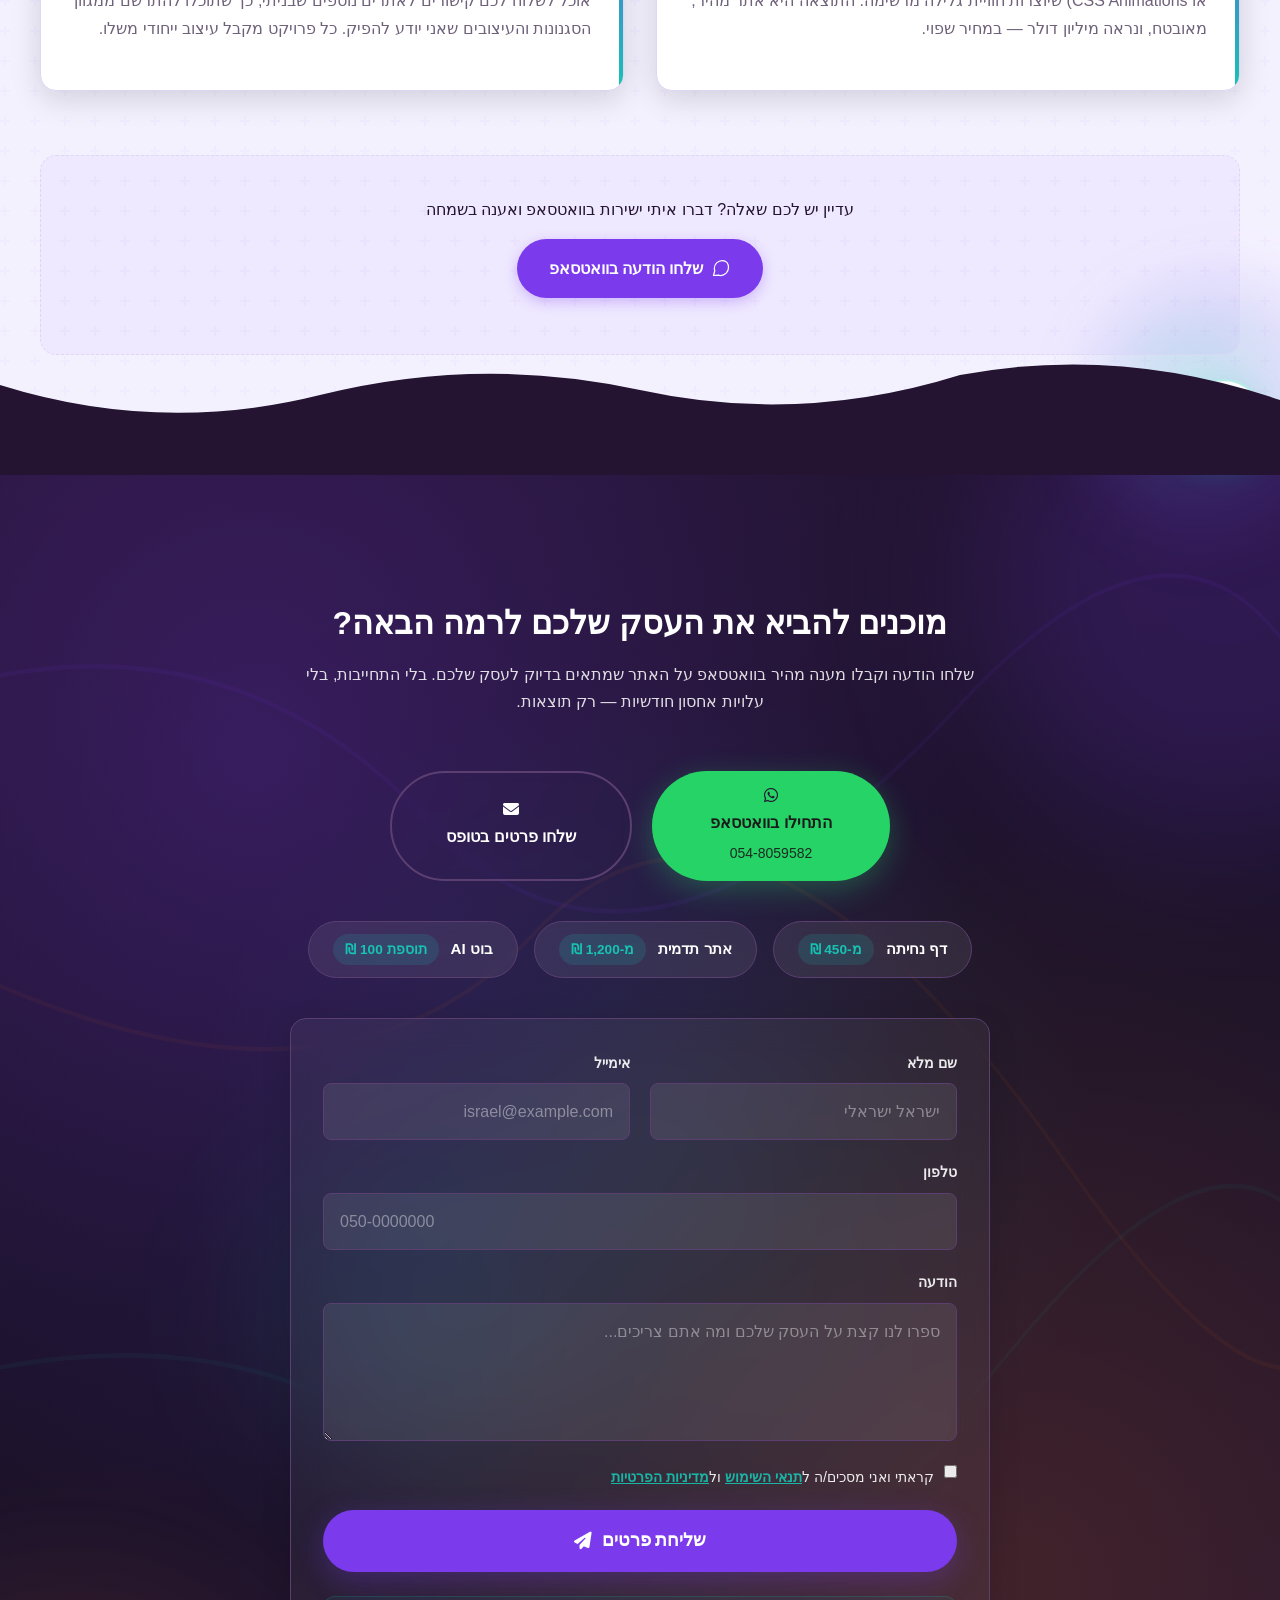
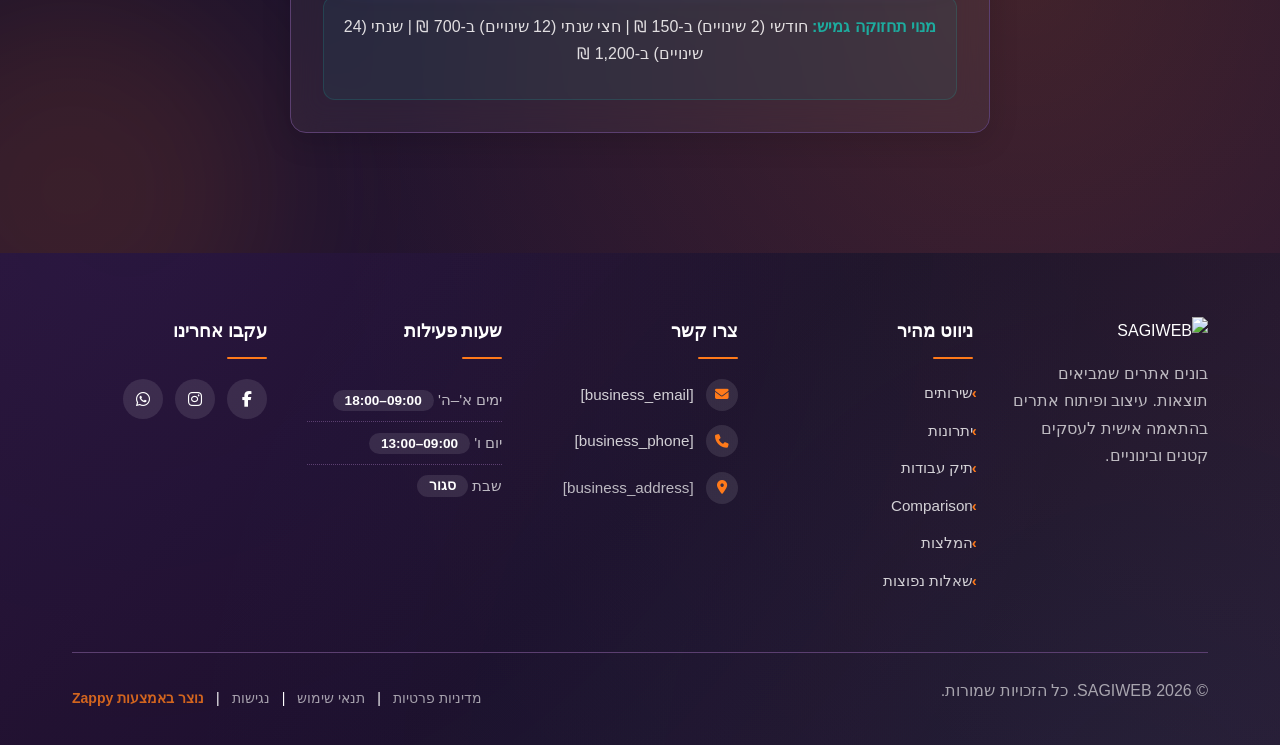
==== commit f1986549: "Incremental sync: 1 page(s) — delete_element" ====
--- a/index.html
+++ b/index.html
@@ -1040,7 +1040,7 @@
       <p class="index-benefits-section__subtitle">בניית אתרים מקצועית עם אנימציות גלילה ואפקטים ויזואליים מרשימים — ברמת גימור של סוכנות פרימיום, במחיר שפוי ובשקיפות מלאה. בלי התחייבויות מיותרות, בלי עלויות נסתרות.</p>
       
       <ul class="index-benefits-section__list">
-        <li class="index-benefits-section__list-item">
+        <li class="index-benefits-section__list-item" data-grid-item-index="0">
           <div class="index-benefits-section__icon-box" aria-hidden="true">
             <svg data-element-type="icon" data-icon-type="svg" width="24" height="24" viewBox="0 0 24 24" fill="none" stroke="currentColor" stroke-width="2" stroke-linecap="round" stroke-linejoin="round"><path d="M12 2L2 7l10 5 10-5-10-5zM2 17l10 5 10-5M2 12l10 5 10-5"></path></svg>
           </div>
@@ -1049,7 +1049,7 @@
             <p class="index-benefits-section__list-text">אתר תדמית מלא ב-1,200-1,500 ש"ח בלבד. דף נחיתה ב-450 ש"ח. בלי פשרות על איכות, בלי עלויות אחסון חודשיות.</p>
           </div>
         </li>
-        <li class="index-benefits-section__list-item">
+        <li class="index-benefits-section__list-item" data-grid-item-index="1">
           <div class="index-benefits-section__icon-box" aria-hidden="true">
             <svg data-element-type="icon" data-icon-type="svg" width="24" height="24" viewBox="0 0 24 24" fill="none" stroke="currentColor" stroke-width="2" stroke-linecap="round" stroke-linejoin="round"><polyline points="4 17 10 11 4 17"></polyline><line x1="12" y1="17" x2="20" y2="17"></line><path d="M4 4h16v4H4z"></path></svg>
           </div>
@@ -1058,7 +1058,7 @@
             <p class="index-benefits-section__list-text">אנימציות גלילה מותאמות אישית, אפקטי זכוכית, מעברי צבע דינמיים — כל מה שנותן לאתר שלכם מראה של מיליון דולר.</p>
           </div>
         </li>
-        <li class="index-benefits-section__list-item">
+        <li class="index-benefits-section__list-item" data-grid-item-index="2">
           <div class="index-benefits-section__icon-box" aria-hidden="true">
             <svg data-element-type="icon" data-icon-type="svg" width="24" height="24" viewBox="0 0 24 24" fill="none" stroke="currentColor" stroke-width="2" stroke-linecap="round" stroke-linejoin="round"><path d="M21 15a2 2 0 0 1-2 2H7l-4 4V5a2 2 0 0 1 2-2h14a2 2 0 0 1 2 2z"></path></svg>
           </div>
@@ -1067,7 +1067,7 @@
             <p class="index-benefits-section__list-text">בוט צ'אט מבוסס AI שיכול להגדיל לידים משמעותית, במחיר סמלי. משתלם יותר מכל מערכת צ'אט אחרת בשוק.</p>
           </div>
         </li>
-        <li class="index-benefits-section__list-item">
+        <li class="index-benefits-section__list-item" data-grid-item-index="3">
           <div class="index-benefits-section__icon-box" aria-hidden="true">
             <svg data-element-type="icon" data-icon-type="svg" width="24" height="24" viewBox="0 0 24 24" fill="none" stroke="currentColor" stroke-width="2" stroke-linecap="round" stroke-linejoin="round"><path d="M22 11.08V12a10 10 0 1 1-5.93-9.14"></path><polyline points="22 4 12 14.01 9 11.01"></polyline></svg>
           </div>
@@ -1076,7 +1076,7 @@
             <p class="index-benefits-section__list-text">החל מ-100 ש"ח לחודש (במנוי שנתי). 2 שינויים בחודש, בלי הפתעות. אתם מחליטים מה מתאים לכם.</p>
           </div>
         </li>
-        <li class="index-benefits-section__list-item">
+        <li class="index-benefits-section__list-item" data-grid-item-index="4">
           <div class="index-benefits-section__icon-box" aria-hidden="true">
             <svg data-element-type="icon" data-icon-type="svg" width="24" height="24" viewBox="0 0 24 24" fill="none" stroke="currentColor" stroke-width="2" stroke-linecap="round" stroke-linejoin="round"><path d="M21 11.5a8.38 8.38 0 0 1-.9 3.8 8.5 8.5 0 0 1-7.6 4.7 8.38 8.38 0 0 1-3.8-.9L3 21l1.9-5.7a8.38 8.38 0 0 1-.9-3.8 8.5 8.5 0 0 1 4.7-7.6 8.38 8.38 0 0 1 3.8-.9h.5a8.48 8.48 0 0 1 8 8v.5z"></path></svg>
           </div>
@@ -1095,51 +1095,7 @@
 
     <!-- END Column: Visual Collage -->
     <div class="index-benefits-section__visual">
-      <div class="index-benefits-section__collage">
-        <!-- Browser mockup thumbnail -->
-        <div class="index-benefits-section__browser-mockup">
-          <div class="index-benefits-section__browser-header">
-            <span class="index-benefits-section__browser-dot"></span>
-            <span class="index-benefits-section__browser-dot"></span>
-            <span class="index-benefits-section__browser-dot"></span>
-          </div>
-          <div class="index-benefits-section__browser-body">
-            <img loading="lazy" decoding="async" data-placeholder="index-benefits-image-1" data-context="A sleek, modern website mockup with a dark purple gradient background, glassmorphism UI cards with animated scroll effects, glowing teal and orange accent lines, and Hebrew text placeholders showing a business landing page for a web design service." width="600" height="400" src="/assets/site-index-benefits-image-1.webp" alt="דוגמת אתר תדמית מודרני עם אפקטי גלילה ואנימציות">
-          </div>
-        </div>
-        
-        <!-- Tech icon stickers -->
-        <div class="index-benefits-section__tech-sticker index-benefits-section__tech-sticker--react" aria-hidden="true">
-          <svg width="40" height="40" viewBox="0 0 24 24" fill="none" stroke="currentColor" stroke-width="1.5" stroke-linecap="round" stroke-linejoin="round"><circle cx="12" cy="12" r="2.5"></circle><ellipse cx="12" cy="12" rx="9" ry="3.5"></ellipse><ellipse cx="12" cy="12" rx="9" ry="3.5" transform="rotate(60 12 12)"></ellipse><ellipse cx="12" cy="12" rx="9" ry="3.5" transform="rotate(120 12 12)"></ellipse></svg>
-        </div>
-        <div class="index-benefits-section__tech-sticker index-benefits-section__tech-sticker--tailwind" aria-hidden="true">
-          <svg width="36" height="36" viewBox="0 0 24 24" fill="none" stroke="currentColor" stroke-width="1.5" stroke-linecap="round" stroke-linejoin="round"><path d="M12 3c-2.7 0-4.5 1.35-5.4 4.05 1.08-1.35 2.34-1.86 3.78-1.53.82.19 1.41.79 2.06 1.45C13.5 8.09 14.73 9.33 16.8 9.33c2.7 0 4.5-1.35 5.4-4.05-1.08 1.35-2.34 1.86-3.78 1.53-.82-.19-1.41-.79-2.06-1.45C15.3 4.24 14.07 3 12 3ZM7.2 9.33c-2.7 0-4.5 1.35-5.4 4.05 1.08-1.35 2.34-1.86 3.78-1.53.82.19 1.41.79 2.06 1.45C8.7 14.42 9.93 15.67 12 15.67c2.7 0 4.5-1.35 5.4-4.05-1.08 1.35-2.34 1.86-3.78 1.53-.82-.19-1.41-.79-2.06-1.45C10.5 10.58 9.27 9.33 7.2 9.33Z"></path></svg>
-        </div>
-        
-        <!-- Glowing AI Chatbot orb -->
-        <div class="index-benefits-section__chatbot-orb" aria-hidden="true">
-          <div class="index-benefits-section__orb-glow"></div>
-          <div class="index-benefits-section__orb-core">
-            <svg width="28" height="28" viewBox="0 0 24 24" fill="none" stroke="currentColor" stroke-width="2" stroke-linecap="round" stroke-linejoin="round"><path d="M21 15a2 2 0 0 1-2 2H7l-4 4V5a2 2 0 0 1 2-2h14a2 2 0 0 1 2 2z"></path><line x1="9" y1="10" x2="15" y2="10"></line><line x1="12" y1="7" x2="12" y2="13"></line></svg>
-          </div>
-        </div>
-
-        {/* Motion path decorative lines */}
-        <svg class="index-benefits-section__motion-path" aria-hidden="true" data-no-icon-edit="true" width="200" height="120" viewBox="0 0 200 120" fill="none">
-          <path d="M10 110 Q 60 20, 110 60 T 190 10" stroke="var(--accent)" stroke-width="2" stroke-dasharray="6 6" fill="none" opacity="0.6"></path>
-          <circle cx="10" cy="110" r="4" fill="var(--accent)" opacity="0.8"></circle>
-          <circle cx="190" cy="10" r="4" fill="var(--accent)" opacity="0.8"></circle>
-        </svg>
-        
-        <svg class="index-benefits-section__motion-path index-benefits-section__motion-path--secondary" aria-hidden="true" data-no-icon-edit="true" width="160" height="100" viewBox="0 0 160 100" fill="none">
-          <path d="M150 90 Q 100 30, 50 50 T 10 10" stroke="var(--secondary)" stroke-width="1.5" stroke-dasharray="4 8" fill="none" opacity="0.4"></path>
-          <circle cx="150" cy="90" r="3" fill="var(--secondary)" opacity="0.7"></circle>
-          <circle cx="10" cy="10" r="3" fill="var(--secondary)" opacity="0.7"></circle>
-        </svg>
-
-        {/* Peeking backplate */}
-        <div class="index-benefits-section__peeking-backplate" aria-hidden="true"></div>
-      </div>
+      
     </div>
   </div>
 
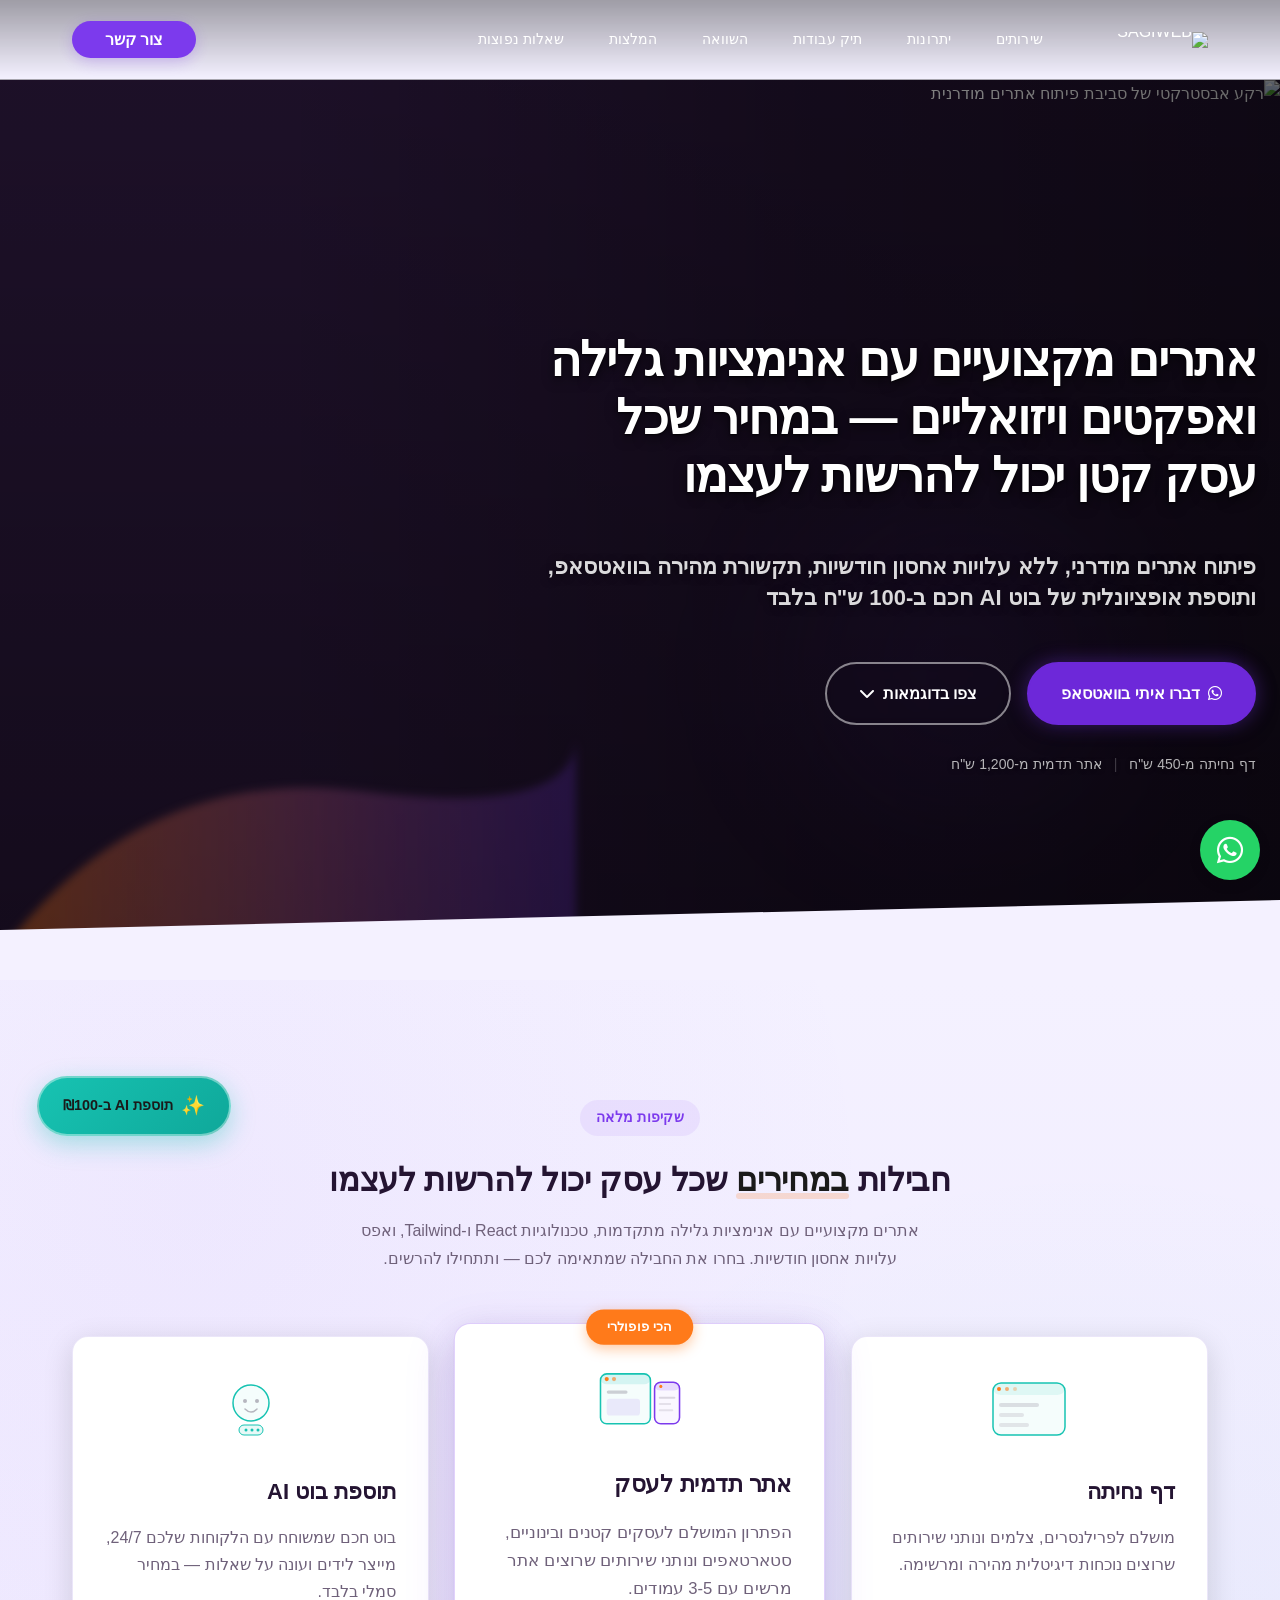
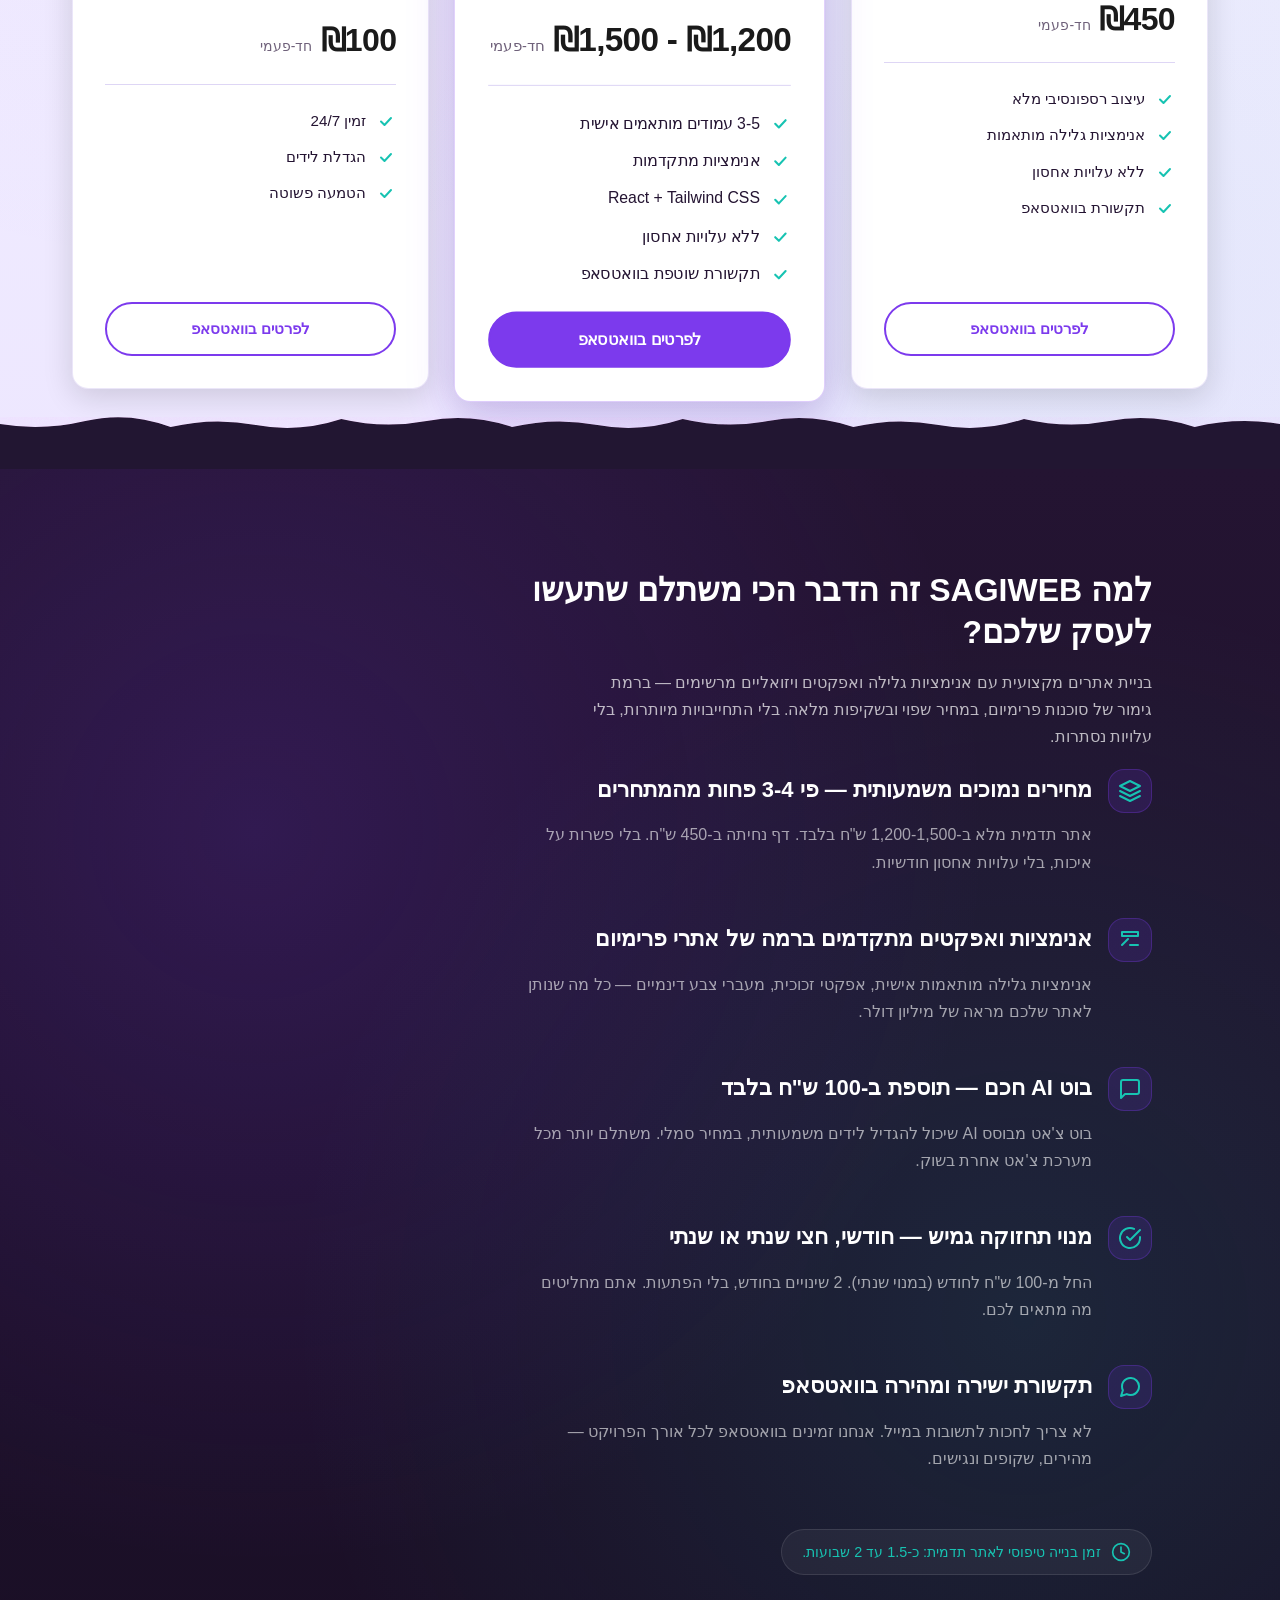
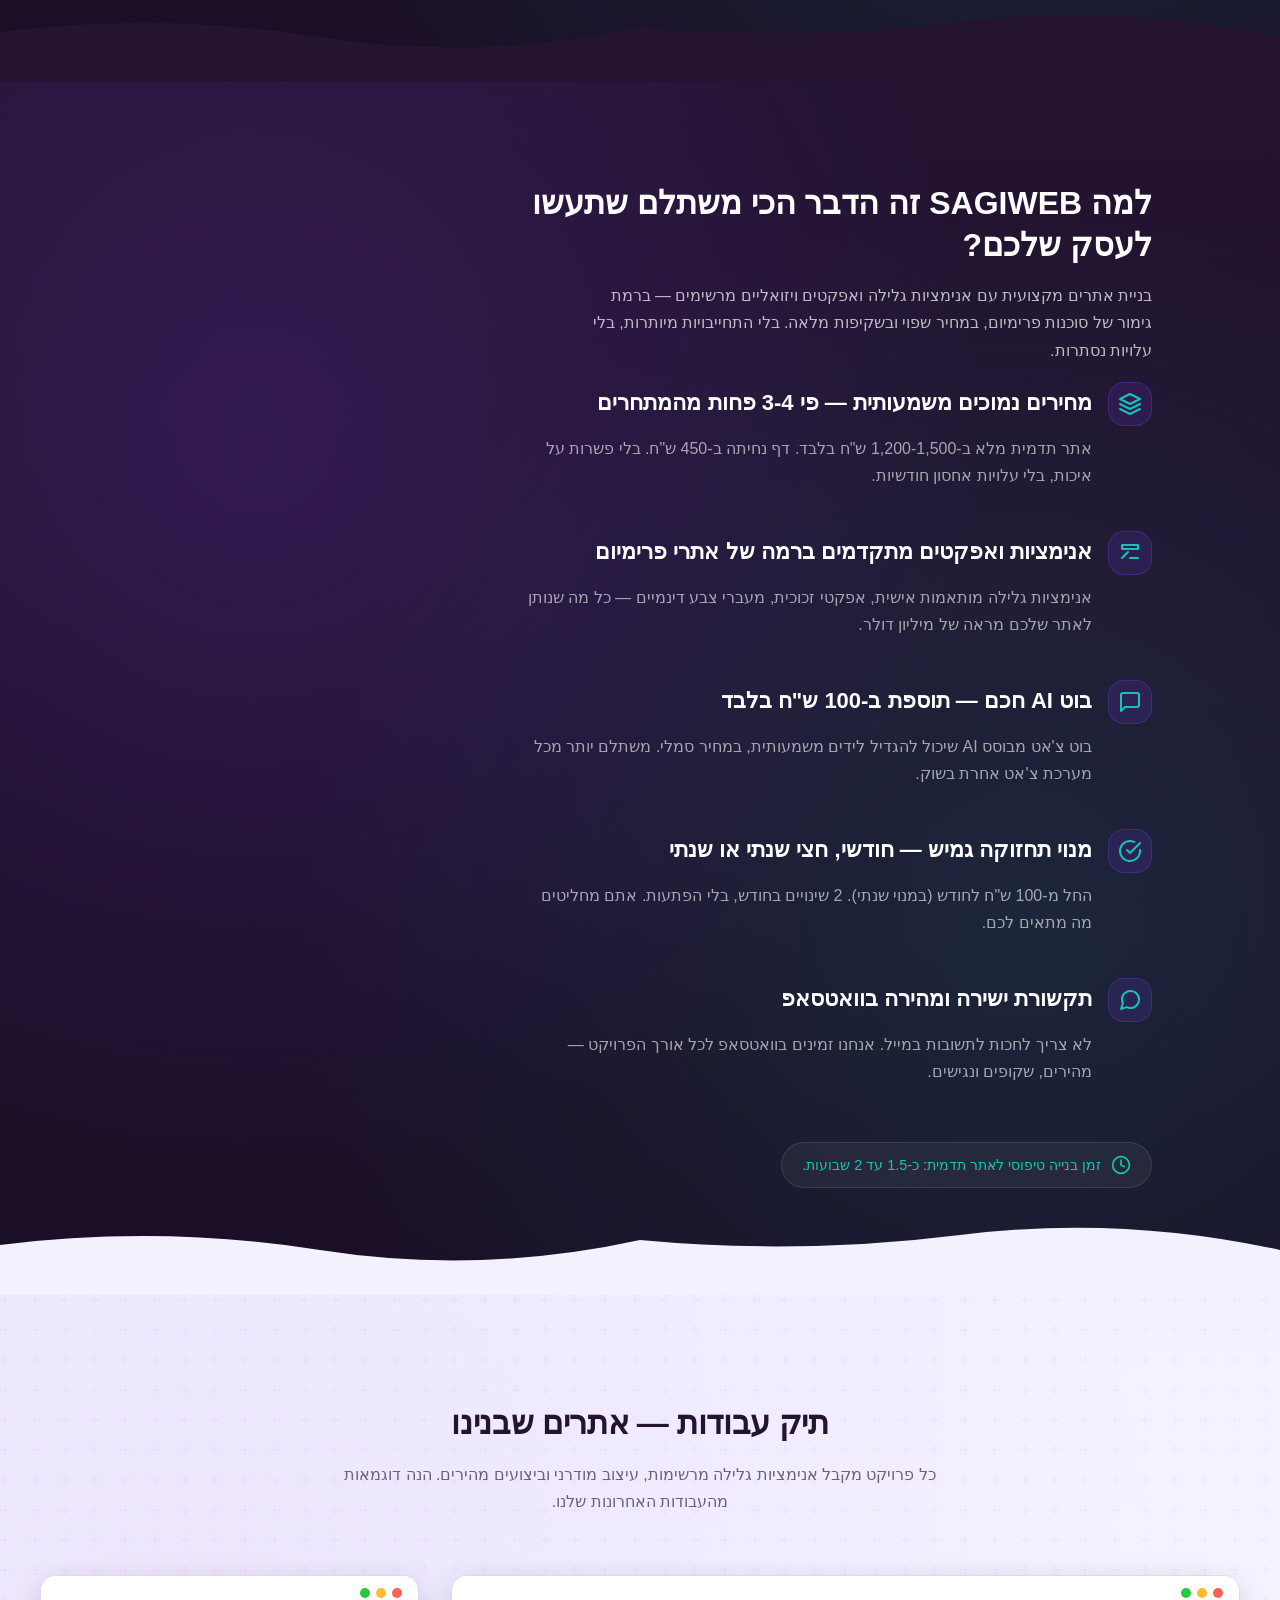
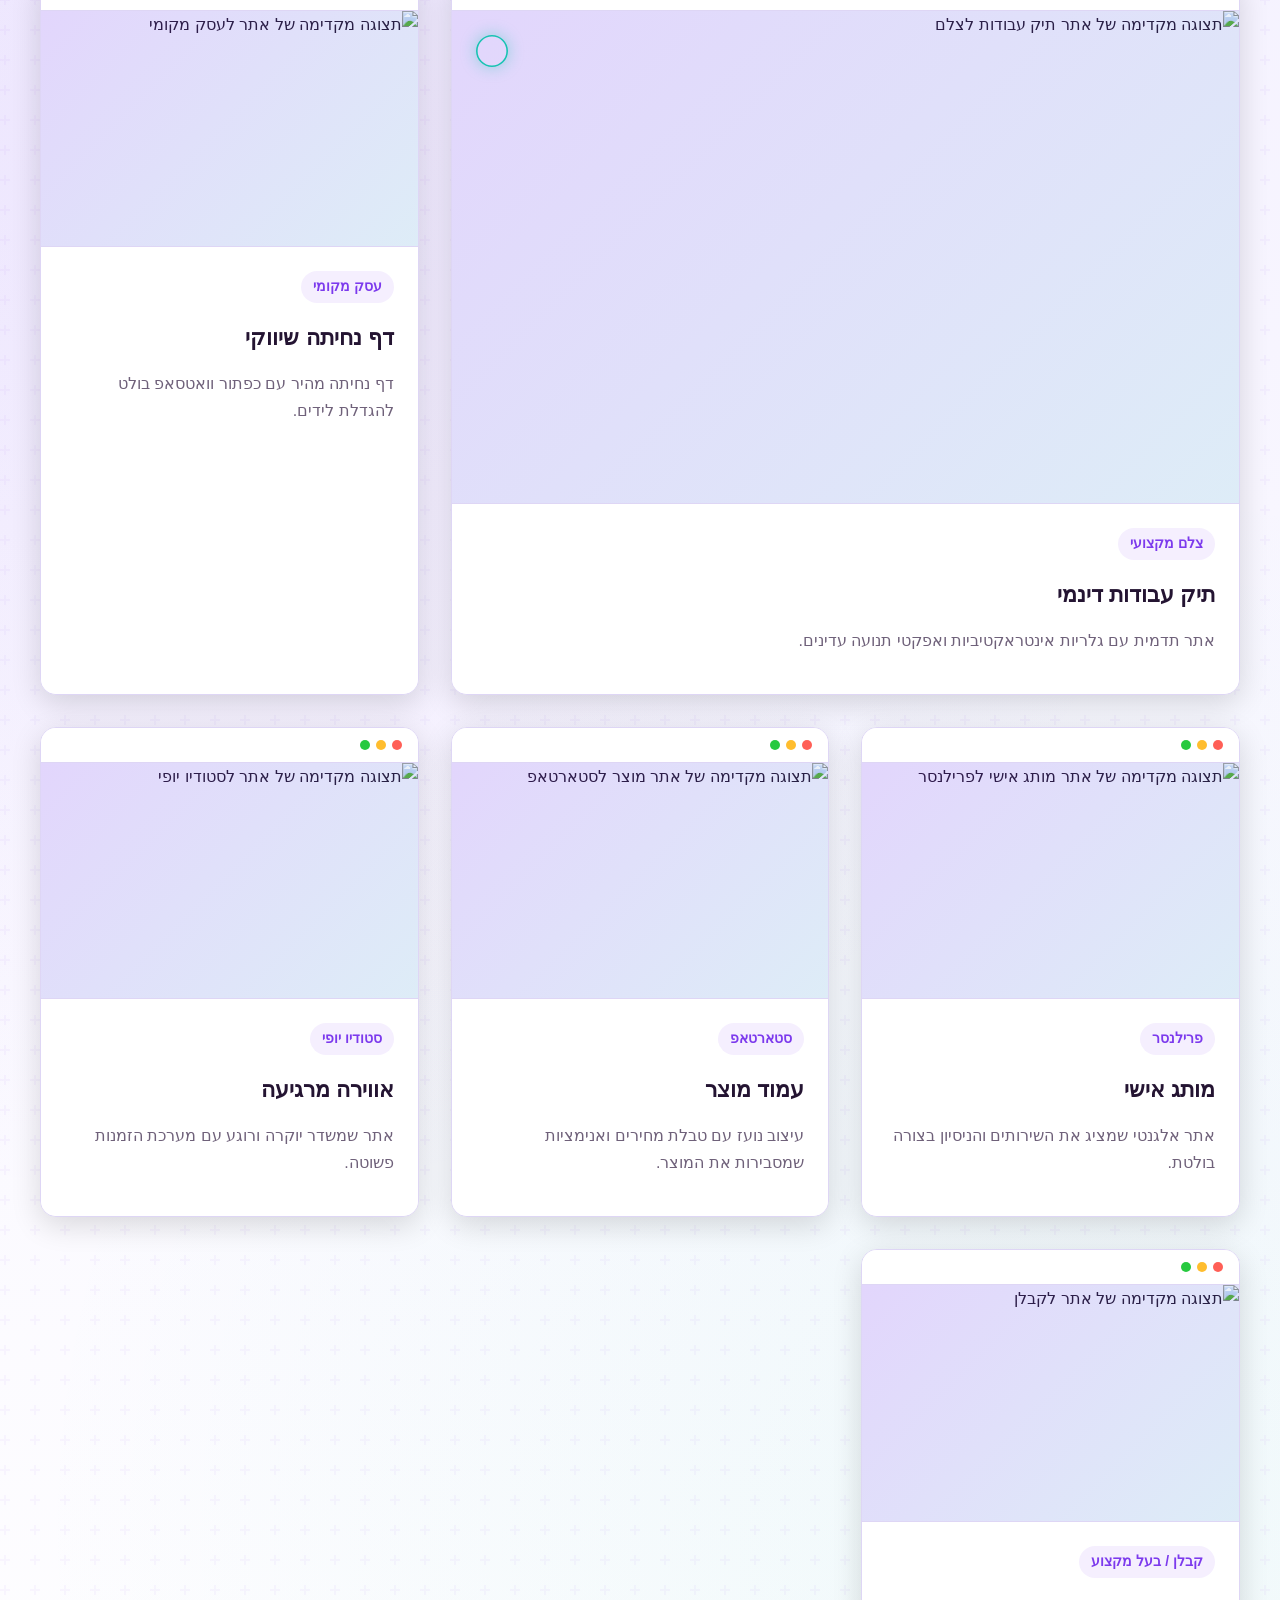
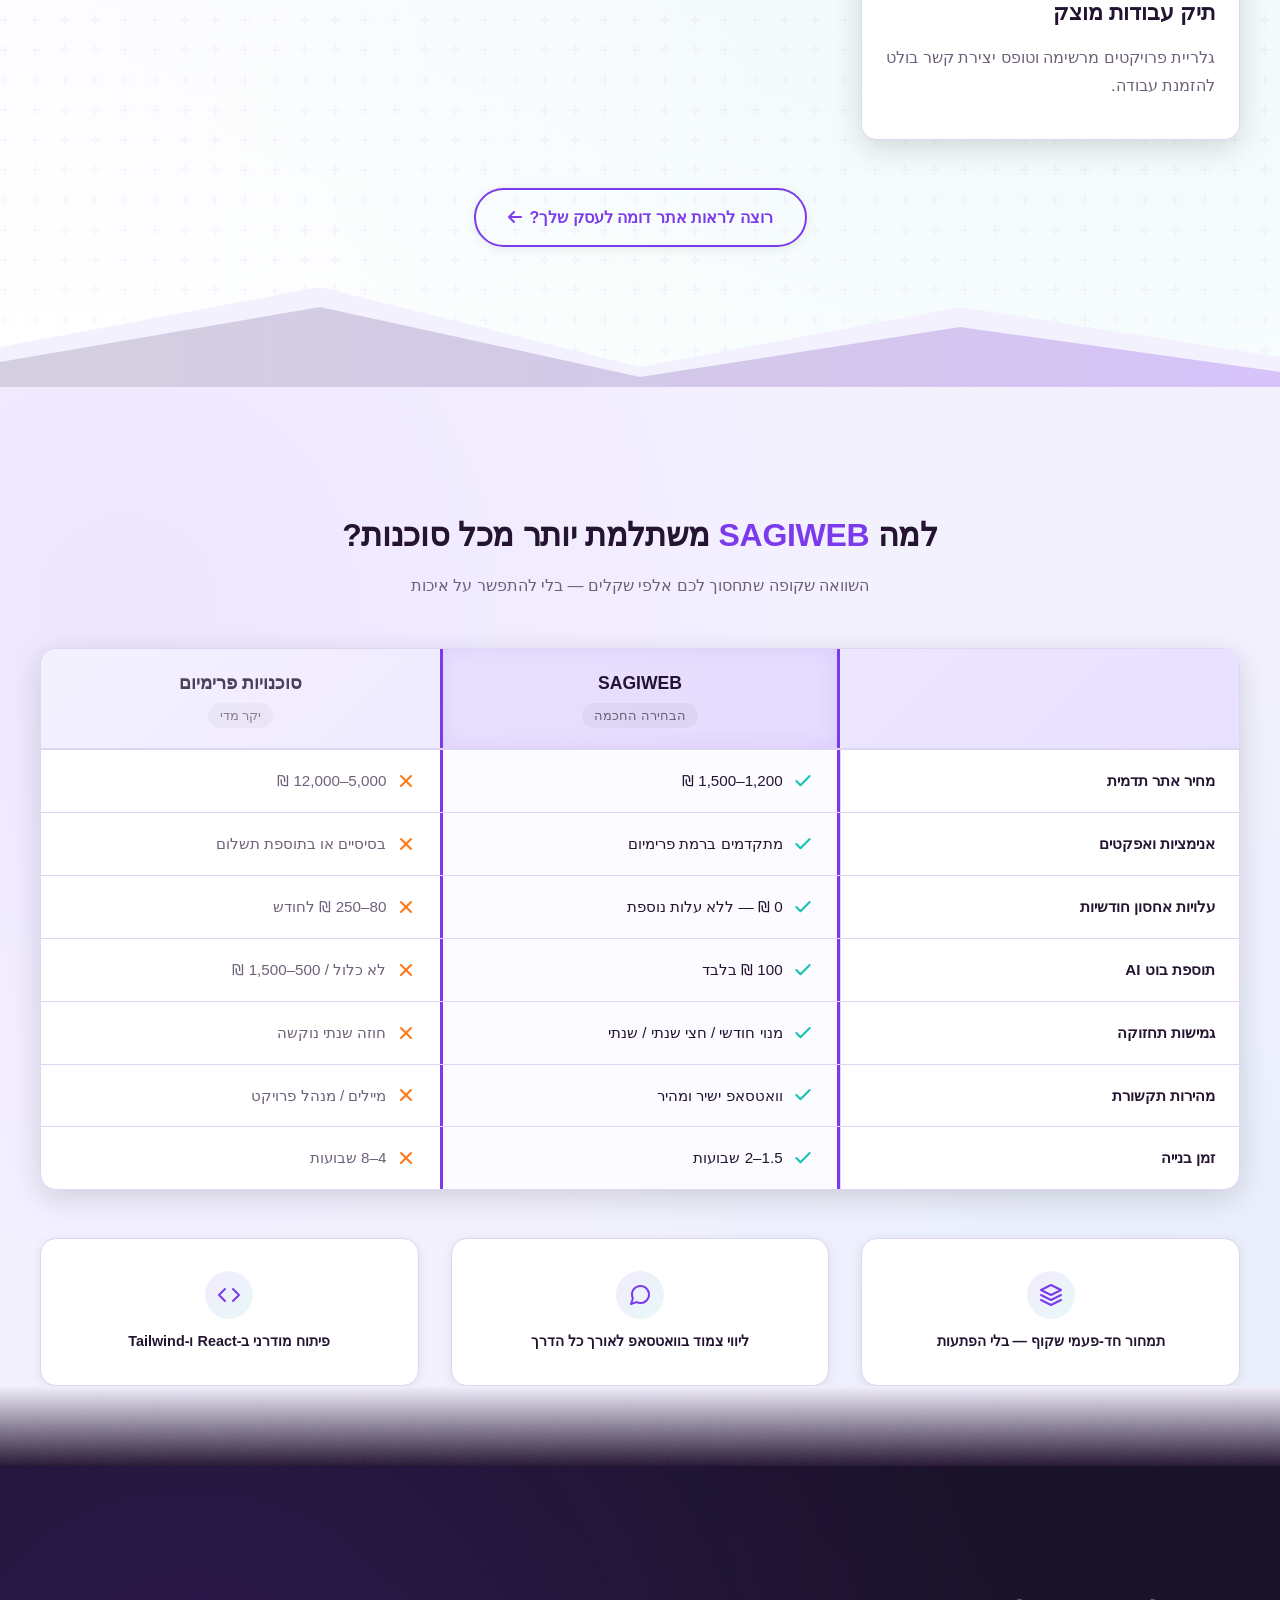
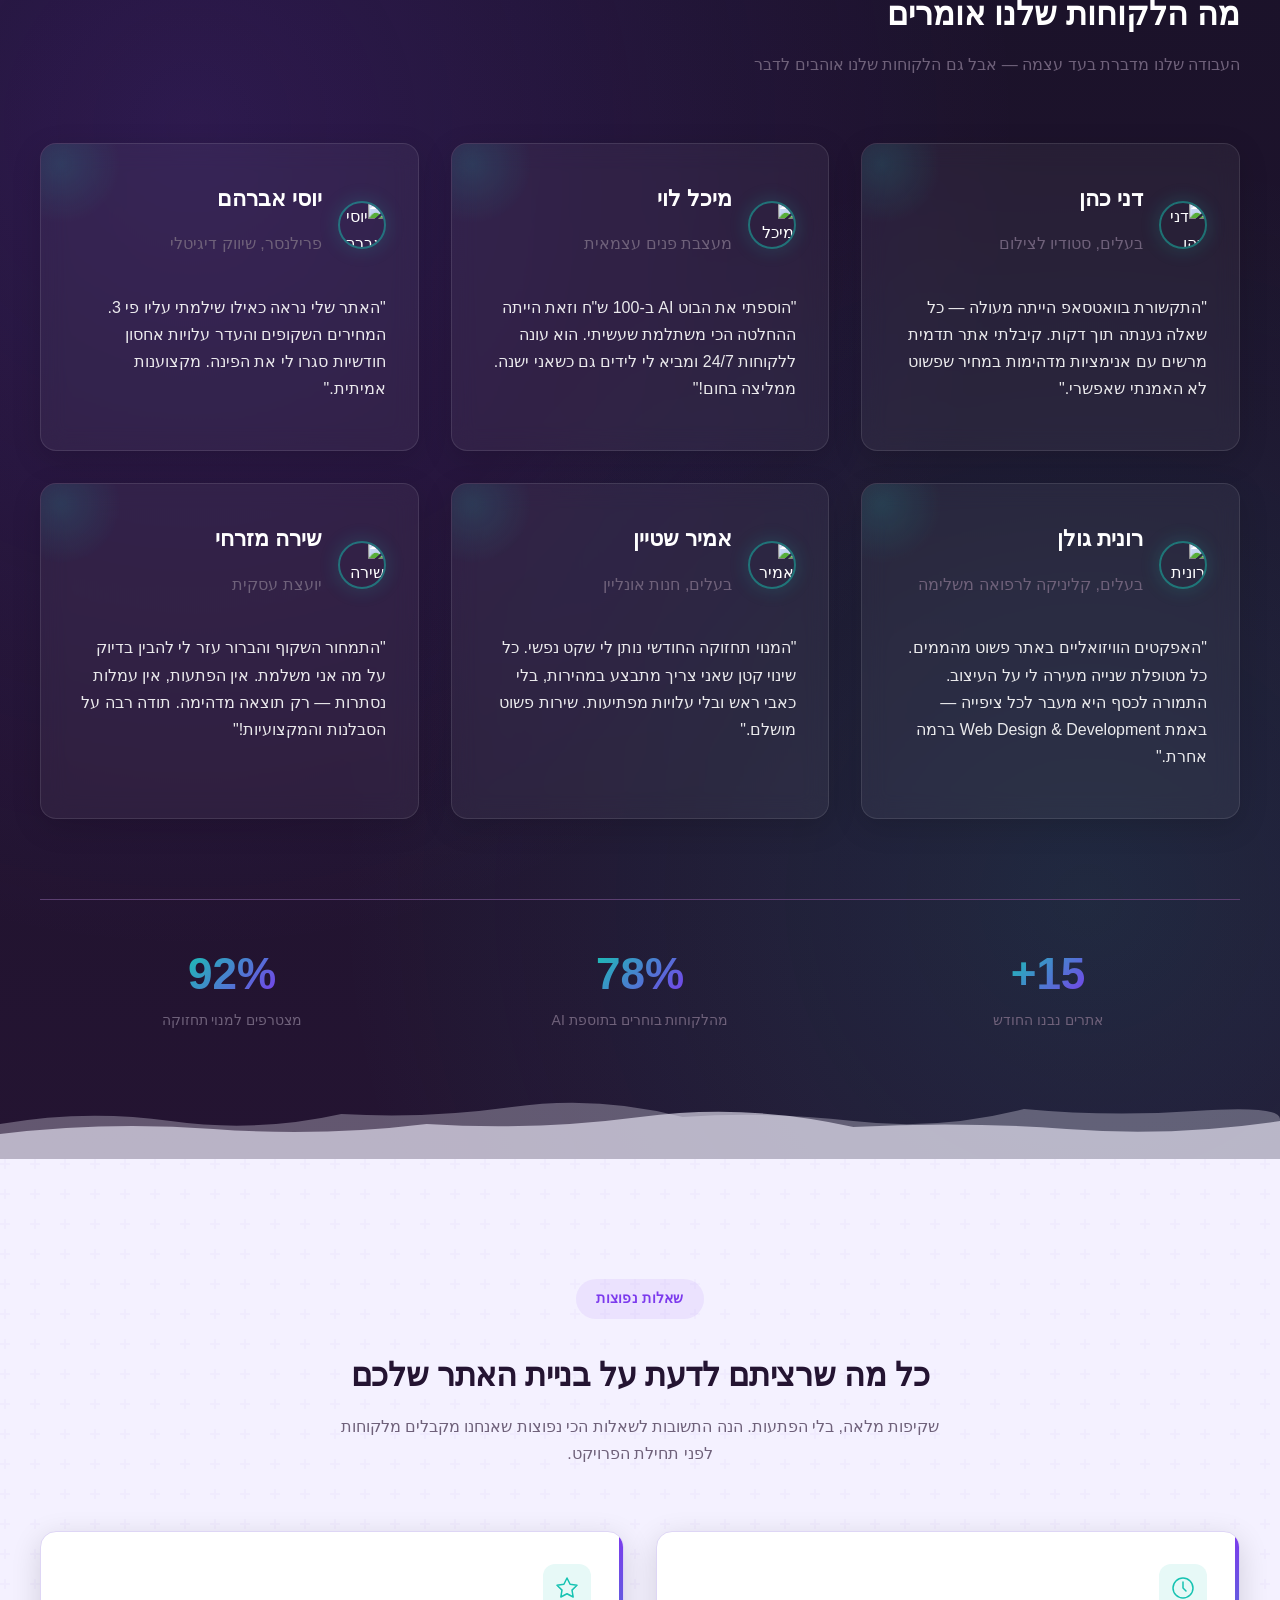
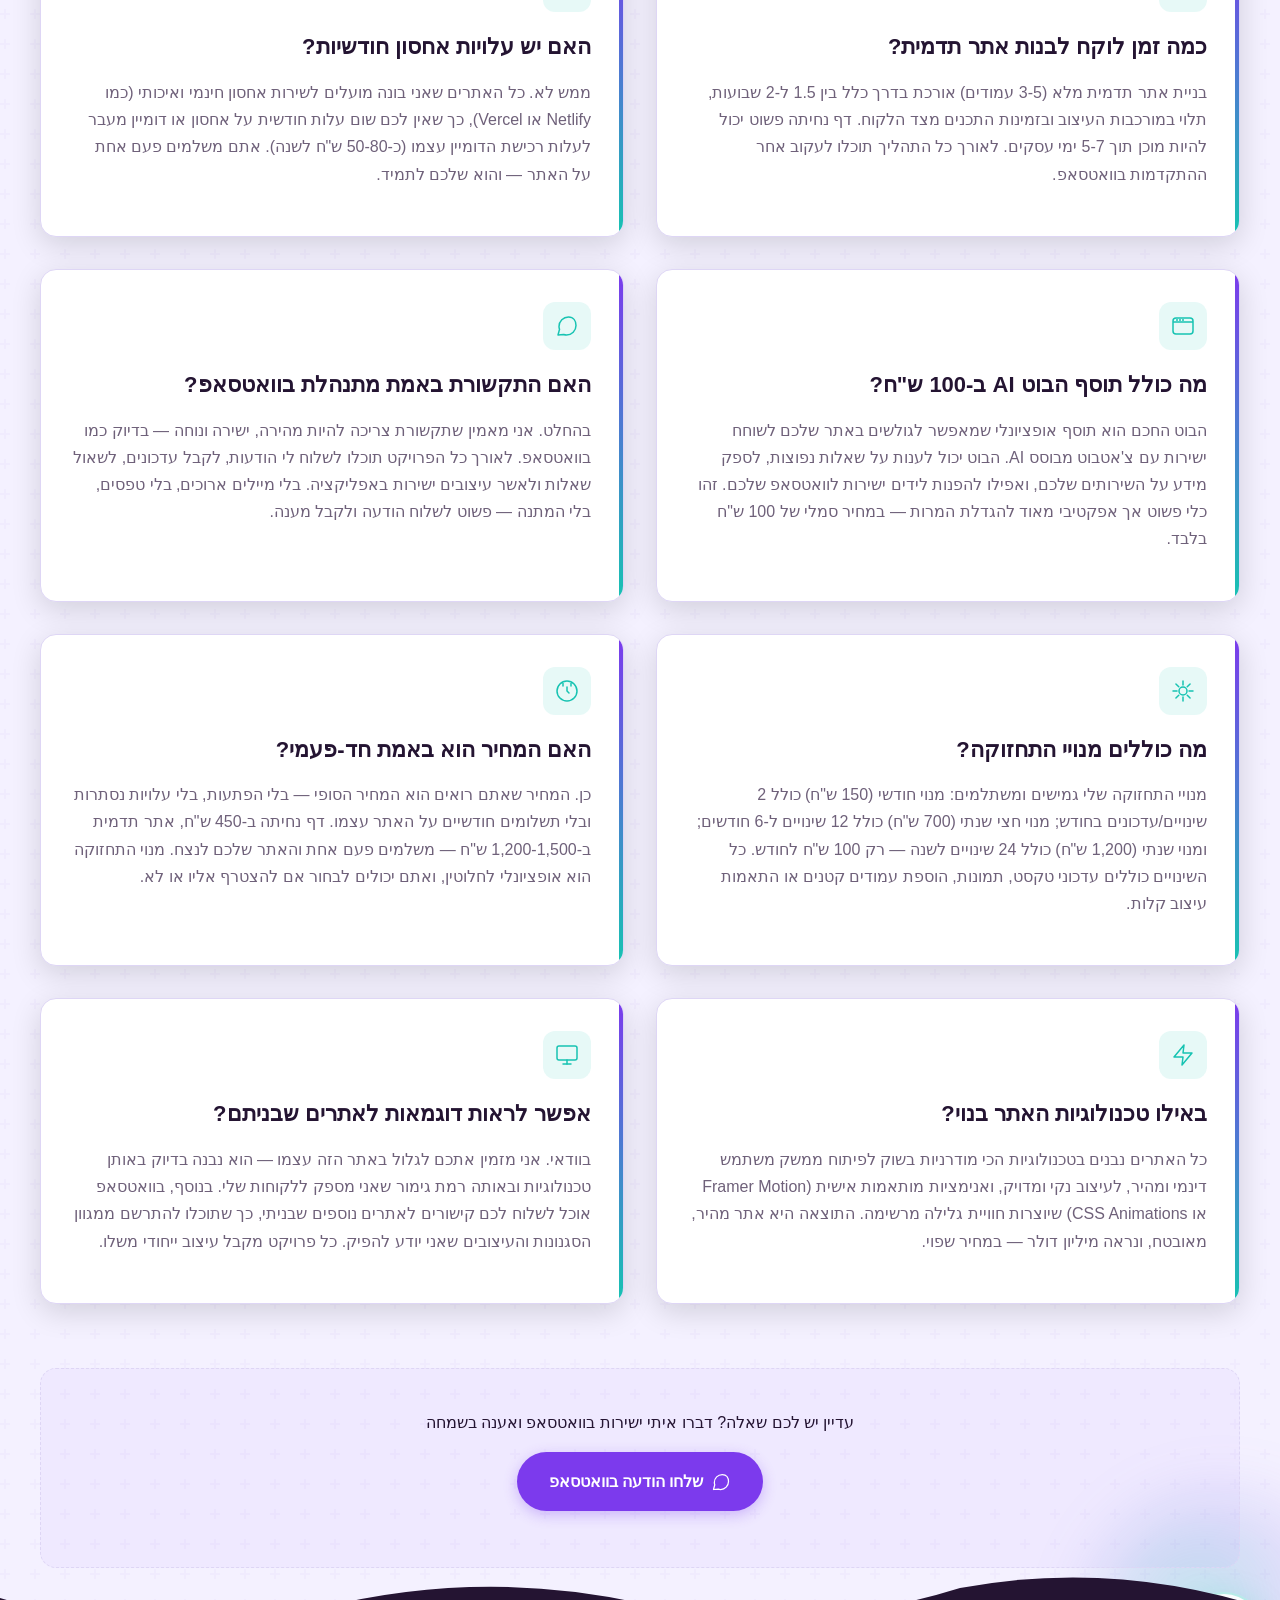
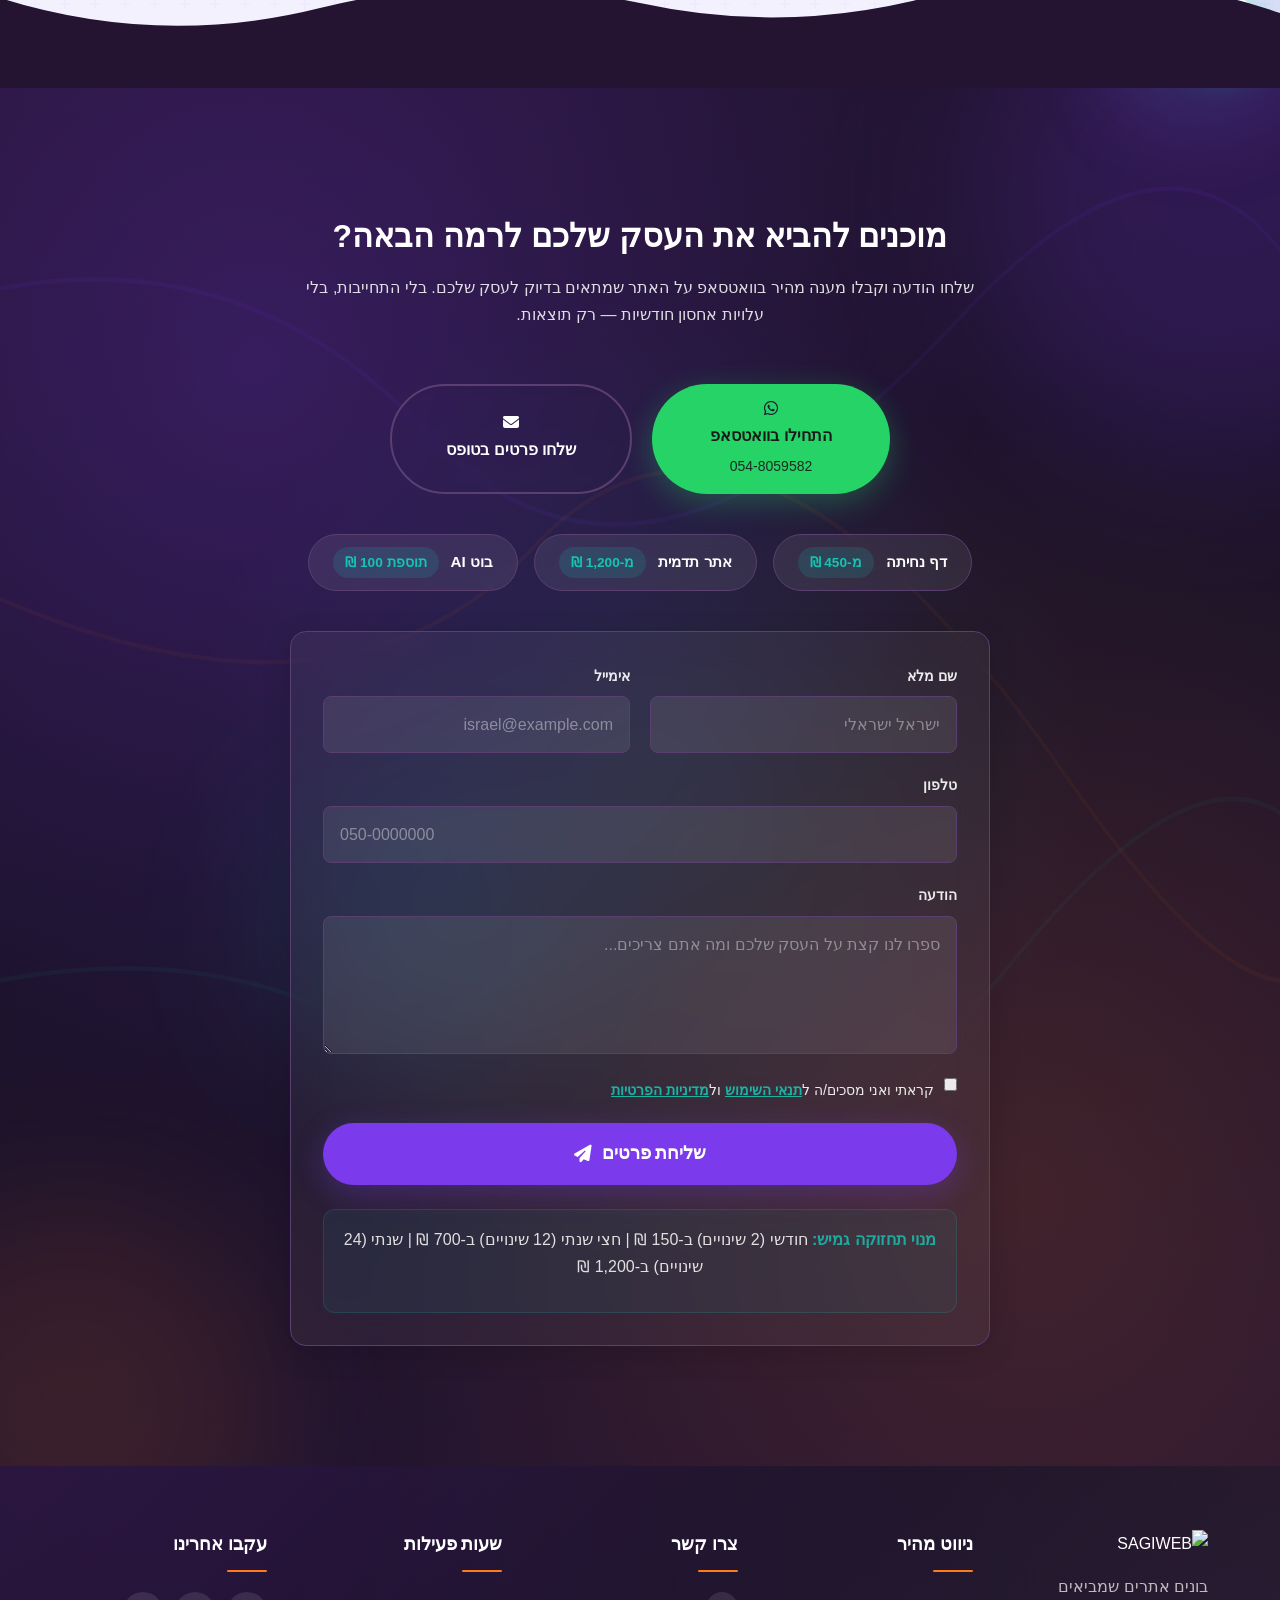
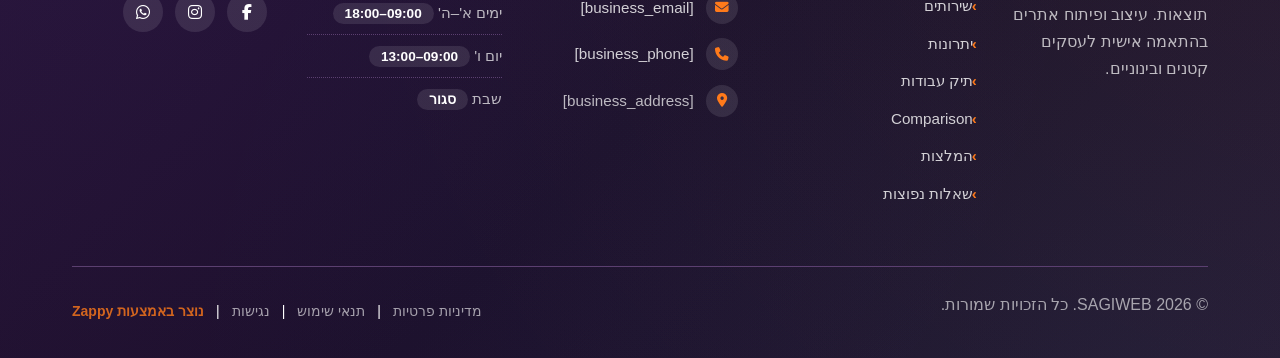
==== commit db914af6: "Background sync: Progressive GitHub Sync" ====
--- a/index.html
+++ b/index.html
@@ -862,8 +862,8 @@
 
   <!-- Overlay Content Group -->
   <div class="index-hero-section__overlay">
-    <h1 class="index-hero-section__headline" style="">אתרים מקצועיים עם אנימציות גלילה ואפקטים ויזואליים — במחיר שכל עסק קטן יכול להרשות לעצמו</h1>
-    <h3 class="index-hero-section__subtitle" style="">פיתוח אתרים מודרני, ללא עלויות אחסון חודשיות, תקשורת מהירה בוואטסאפ, ותוספת אופציונלית של בוט AI חכם ב-100 ש"ח בלבד</h3>
+    <h1 class="index-hero-section__headline" >אתרים מקצועיים עם אנימציות גלילה ואפקטים ויזואליים — במחיר שכל עסק קטן יכול להרשות לעצמו</h1>
+    <h3 class="index-hero-section__subtitle" >פיתוח אתרים מודרני, ללא עלויות אחסון חודשיות, תקשורת מהירה בוואטסאפ, ותוספת אופציונלית של בוט AI חכם ב-100 ש"ח בלבד</h3>
     
     <div class="index-hero-section__actions">
       <a href="https://wa.me/972548059582" class="index-hero-section__cta index-hero-section__cta--primary" target="_blank" rel="noopener noreferrer" data-native-element="true" data-element-id="btn-1783299113156-g66mw5h72" data-element-type="button" style="outline: none; background-color: rgb(109, 40, 217) !important; background-image: none !important; border-color: rgb(109, 40, 217) !important; color: rgb(255, 255, 255) !important;">
@@ -1032,8 +1032,8 @@
     </div>
 </section>
 
-<section data-band-index="2" id="benefits" class="index-benefits-section" data-layout-spec="בית-benefits">
-  <div class="index-benefits-section__container">
+<section data-band-index="2" id="benefits" class="index-benefits-section" data-layout-spec="בית-benefits"  data-zappy-content-align="upper-mid-left">
+  <div class="index-benefits-section__container" data-zappy-align-target="true" >
     <!-- START Column: Content -->
     <div class="index-benefits-section__content">
       <h2 class="index-benefits-section__heading">למה SAGIWEB זה הדבר הכי משתלם שתעשו לעסק שלכם?</h2>
@@ -1104,6 +1104,85 @@
     <svg data-no-icon-edit="true" aria-hidden="true" viewBox="0 0 1200 80" preserveAspectRatio="none" xmlns="http://www.w3.org/2000/svg">
       <defs>
         <linearGradient id="index-benefits-trail-grad" x1="0%" y1="0%" x2="100%" y2="0%">
+          <stop offset="0%" stop-color="var(--accent)" stop-opacity="0.8"></stop>
+          <stop offset="100%" stop-color="var(--primary)" stop-opacity="0.3"></stop>
+        </linearGradient>
+      </defs>
+      <path d="M0,80 L0,30 Q150,10 300,35 T600,25 Q750,40 900,20 T1200,35 L1200,80 Z" fill="var(--bg-dark)"></path>
+    </svg>
+  </div>
+</section><section data-band-index="2" id="benefits-dup-1783300745854" class="index-benefits-section" data-layout-spec="בית-benefits"  data-zappy-content-align="upper-mid-left">
+  <div class="index-benefits-section__container" data-zappy-align-target="true" >
+    <!-- START Column: Content -->
+    <div class="index-benefits-section__content">
+      <h2 class="index-benefits-section__heading">למה SAGIWEB זה הדבר הכי משתלם שתעשו לעסק שלכם?</h2>
+      <p class="index-benefits-section__subtitle">בניית אתרים מקצועית עם אנימציות גלילה ואפקטים ויזואליים מרשימים — ברמת גימור של סוכנות פרימיום, במחיר שפוי ובשקיפות מלאה. בלי התחייבויות מיותרות, בלי עלויות נסתרות.</p>
+      
+      <ul class="index-benefits-section__list">
+        <li class="index-benefits-section__list-item">
+          <div class="index-benefits-section__icon-box" aria-hidden="true">
+            <svg data-element-type="icon" data-icon-type="svg" width="24" height="24" viewBox="0 0 24 24" fill="none" stroke="currentColor" stroke-width="2" stroke-linecap="round" stroke-linejoin="round"><path d="M12 2L2 7l10 5 10-5-10-5zM2 17l10 5 10-5M2 12l10 5 10-5"></path></svg>
+          </div>
+          <div class="index-benefits-section__list-content">
+            <h3 class="index-benefits-section__list-title">מחירים נמוכים משמעותית — פי 3-4 פחות מהמתחרים</h3>
+            <p class="index-benefits-section__list-text">אתר תדמית מלא ב-1,200-1,500 ש"ח בלבד. דף נחיתה ב-450 ש"ח. בלי פשרות על איכות, בלי עלויות אחסון חודשיות.</p>
+          </div>
+        </li>
+        <li class="index-benefits-section__list-item">
+          <div class="index-benefits-section__icon-box" aria-hidden="true">
+            <svg data-element-type="icon" data-icon-type="svg" width="24" height="24" viewBox="0 0 24 24" fill="none" stroke="currentColor" stroke-width="2" stroke-linecap="round" stroke-linejoin="round"><polyline points="4 17 10 11 4 17"></polyline><line x1="12" y1="17" x2="20" y2="17"></line><path d="M4 4h16v4H4z"></path></svg>
+          </div>
+          <div class="index-benefits-section__list-content">
+            <h3 class="index-benefits-section__list-title">אנימציות ואפקטים מתקדמים ברמה של אתרי פרימיום</h3>
+            <p class="index-benefits-section__list-text">אנימציות גלילה מותאמות אישית, אפקטי זכוכית, מעברי צבע דינמיים — כל מה שנותן לאתר שלכם מראה של מיליון דולר.</p>
+          </div>
+        </li>
+        <li class="index-benefits-section__list-item">
+          <div class="index-benefits-section__icon-box" aria-hidden="true">
+            <svg data-element-type="icon" data-icon-type="svg" width="24" height="24" viewBox="0 0 24 24" fill="none" stroke="currentColor" stroke-width="2" stroke-linecap="round" stroke-linejoin="round"><path d="M21 15a2 2 0 0 1-2 2H7l-4 4V5a2 2 0 0 1 2-2h14a2 2 0 0 1 2 2z"></path></svg>
+          </div>
+          <div class="index-benefits-section__list-content">
+            <h3 class="index-benefits-section__list-title">בוט AI חכם — תוספת ב-100 ש"ח בלבד</h3>
+            <p class="index-benefits-section__list-text">בוט צ'אט מבוסס AI שיכול להגדיל לידים משמעותית, במחיר סמלי. משתלם יותר מכל מערכת צ'אט אחרת בשוק.</p>
+          </div>
+        </li>
+        <li class="index-benefits-section__list-item">
+          <div class="index-benefits-section__icon-box" aria-hidden="true">
+            <svg data-element-type="icon" data-icon-type="svg" width="24" height="24" viewBox="0 0 24 24" fill="none" stroke="currentColor" stroke-width="2" stroke-linecap="round" stroke-linejoin="round"><path d="M22 11.08V12a10 10 0 1 1-5.93-9.14"></path><polyline points="22 4 12 14.01 9 11.01"></polyline></svg>
+          </div>
+          <div class="index-benefits-section__list-content">
+            <h3 class="index-benefits-section__list-title">מנוי תחזוקה גמיש — חודשי, חצי שנתי או שנתי</h3>
+            <p class="index-benefits-section__list-text">החל מ-100 ש"ח לחודש (במנוי שנתי). 2 שינויים בחודש, בלי הפתעות. אתם מחליטים מה מתאים לכם.</p>
+          </div>
+        </li>
+        <li class="index-benefits-section__list-item">
+          <div class="index-benefits-section__icon-box" aria-hidden="true">
+            <svg data-element-type="icon" data-icon-type="svg" width="24" height="24" viewBox="0 0 24 24" fill="none" stroke="currentColor" stroke-width="2" stroke-linecap="round" stroke-linejoin="round"><path d="M21 11.5a8.38 8.38 0 0 1-.9 3.8 8.5 8.5 0 0 1-7.6 4.7 8.38 8.38 0 0 1-3.8-.9L3 21l1.9-5.7a8.38 8.38 0 0 1-.9-3.8 8.5 8.5 0 0 1 4.7-7.6 8.38 8.38 0 0 1 3.8-.9h.5a8.48 8.48 0 0 1 8 8v.5z"></path></svg>
+          </div>
+          <div class="index-benefits-section__list-content">
+            <h3 class="index-benefits-section__list-title">תקשורת ישירה ומהירה בוואטסאפ</h3>
+            <p class="index-benefits-section__list-text">לא צריך לחכות לתשובות במייל. אנחנו זמינים בוואטסאפ לכל אורך הפרויקט — מהירים, שקופים ונגישים.</p>
+          </div>
+        </li>
+      </ul>
+      
+      <div class="index-benefits-section__process-note">
+        <svg data-element-type="icon" data-icon-type="svg" class="index-benefits-section__process-icon" width="20" height="20" viewBox="0 0 24 24" fill="none" stroke="currentColor" stroke-width="2" stroke-linecap="round" stroke-linejoin="round"><circle cx="12" cy="12" r="10"></circle><polyline points="12 6 12 12 16 14"></polyline></svg>
+        <span>זמן בנייה טיפוסי לאתר תדמית: כ-1.5 עד 2 שבועות.</span>
+      </div>
+    </div>
+
+    <!-- END Column: Visual Collage -->
+    <div class="index-benefits-section__visual">
+      
+    </div>
+  </div>
+
+  <!-- Bottom Divider: Curved Turquoise Light Trail -->
+  <div class="index-benefits-section__divider-wrapper">
+    <svg data-no-icon-edit="true" aria-hidden="true" viewBox="0 0 1200 80" preserveAspectRatio="none" xmlns="http://www.w3.org/2000/svg">
+      <defs>
+        <linearGradient id="index-benefits-trail-grad-dup-1783300745854-0" x1="0%" y1="0%" x2="100%" y2="0%">
           <stop offset="0%" stop-color="var(--accent)" stop-opacity="0.8"></stop>
           <stop offset="100%" stop-color="var(--primary)" stop-opacity="0.3"></stop>
         </linearGradient>
@@ -1591,7 +1670,7 @@
           </svg>
         </div>
         <h3 class="index-faq-section__card-title">האם יש עלויות אחסון חודשיות?</h3>
-        <p class="index-faq-section__card-text" style="">ממש לא. כל האתרים שאני בונה מועלים לשירות אחסון חינמי ואיכותי (כמו Netlify או Vercel), כך שאין לכם שום עלות חודשית על אחסון או דומיין מעבר לעלות רכישת הדומיין עצמו (כ-50-80 ש"ח לשנה). אתם משלמים פעם אחת על האתר — והוא שלכם לתמיד.</p>
+        <p class="index-faq-section__card-text" >ממש לא. כל האתרים שאני בונה מועלים לשירות אחסון חינמי ואיכותי (כמו Netlify או Vercel), כך שאין לכם שום עלות חודשית על אחסון או דומיין מעבר לעלות רכישת הדומיין עצמו (כ-50-80 ש"ח לשנה). אתם משלמים פעם אחת על האתר — והוא שלכם לתמיד.</p>
       </article>
 
       <!-- Card 3 -->
@@ -1606,7 +1685,7 @@
           </svg>
         </div>
         <h3 class="index-faq-section__card-title">מה כולל תוסף הבוט AI ב-100 ש"ח?</h3>
-        <p class="index-faq-section__card-text" style="">הבוט החכם הוא תוסף אופציונלי שמאפשר לגולשים באתר שלכם לשוחח ישירות עם צ'אטבוט מבוסס AI. הבוט יכול לענות על שאלות נפוצות, לספק מידע על השירותים שלכם, ואפילו להפנות לידים ישירות לוואטסאפ שלכם. זהו כלי פשוט אך אפקטיבי מאוד להגדלת המרות — במחיר סמלי של 100 ש"ח בלבד.</p>
+        <p class="index-faq-section__card-text" >הבוט החכם הוא תוסף אופציונלי שמאפשר לגולשים באתר שלכם לשוחח ישירות עם צ'אטבוט מבוסס AI. הבוט יכול לענות על שאלות נפוצות, לספק מידע על השירותים שלכם, ואפילו להפנות לידים ישירות לוואטסאפ שלכם. זהו כלי פשוט אך אפקטיבי מאוד להגדלת המרות — במחיר סמלי של 100 ש"ח בלבד.</p>
       </article>
 
       <!-- Card 4 -->
@@ -1643,7 +1722,7 @@
           </svg>
         </div>
         <h3 class="index-faq-section__card-title">האם המחיר הוא באמת חד-פעמי?</h3>
-        <p class="index-faq-section__card-text" style="">כן. המחיר שאתם רואים הוא המחיר הסופי — בלי הפתעות, בלי עלויות נסתרות ובלי תשלומים חודשיים על האתר עצמו. דף נחיתה ב-450 ש"ח, אתר תדמית ב-1,200-1,500 ש"ח — משלמים פעם אחת והאתר שלכם לנצח. מנוי התחזוקה הוא אופציונלי לחלוטין, ואתם יכולים לבחור אם להצטרף אליו או לא.</p>
+        <p class="index-faq-section__card-text" >כן. המחיר שאתם רואים הוא המחיר הסופי — בלי הפתעות, בלי עלויות נסתרות ובלי תשלומים חודשיים על האתר עצמו. דף נחיתה ב-450 ש"ח, אתר תדמית ב-1,200-1,500 ש"ח — משלמים פעם אחת והאתר שלכם לנצח. מנוי התחזוקה הוא אופציונלי לחלוטין, ואתם יכולים לבחור אם להצטרף אליו או לא.</p>
       </article>
 
       <!-- Card 7 -->
@@ -1654,7 +1733,7 @@
           </svg>
         </div>
         <h3 class="index-faq-section__card-title">באילו טכנולוגיות האתר בנוי?</h3>
-        <p class="index-faq-section__card-text" style="">כל האתרים נבנים בטכנולוגיות הכי מודרניות בשוק לפיתוח ממשק משתמש דינמי ומהיר, לעיצוב נקי ומדויק, ואנימציות מותאמות אישית (Framer Motion או CSS Animations) שיוצרות חוויית גלילה מרשימה. התוצאה היא אתר מהיר, מאובטח, ונראה מיליון דולר — במחיר שפוי.</p>
+        <p class="index-faq-section__card-text" >כל האתרים נבנים בטכנולוגיות הכי מודרניות בשוק לפיתוח ממשק משתמש דינמי ומהיר, לעיצוב נקי ומדויק, ואנימציות מותאמות אישית (Framer Motion או CSS Animations) שיוצרות חוויית גלילה מרשימה. התוצאה היא אתר מהיר, מאובטח, ונראה מיליון דולר — במחיר שפוי.</p>
       </article>
 
       <!-- Card 8 -->
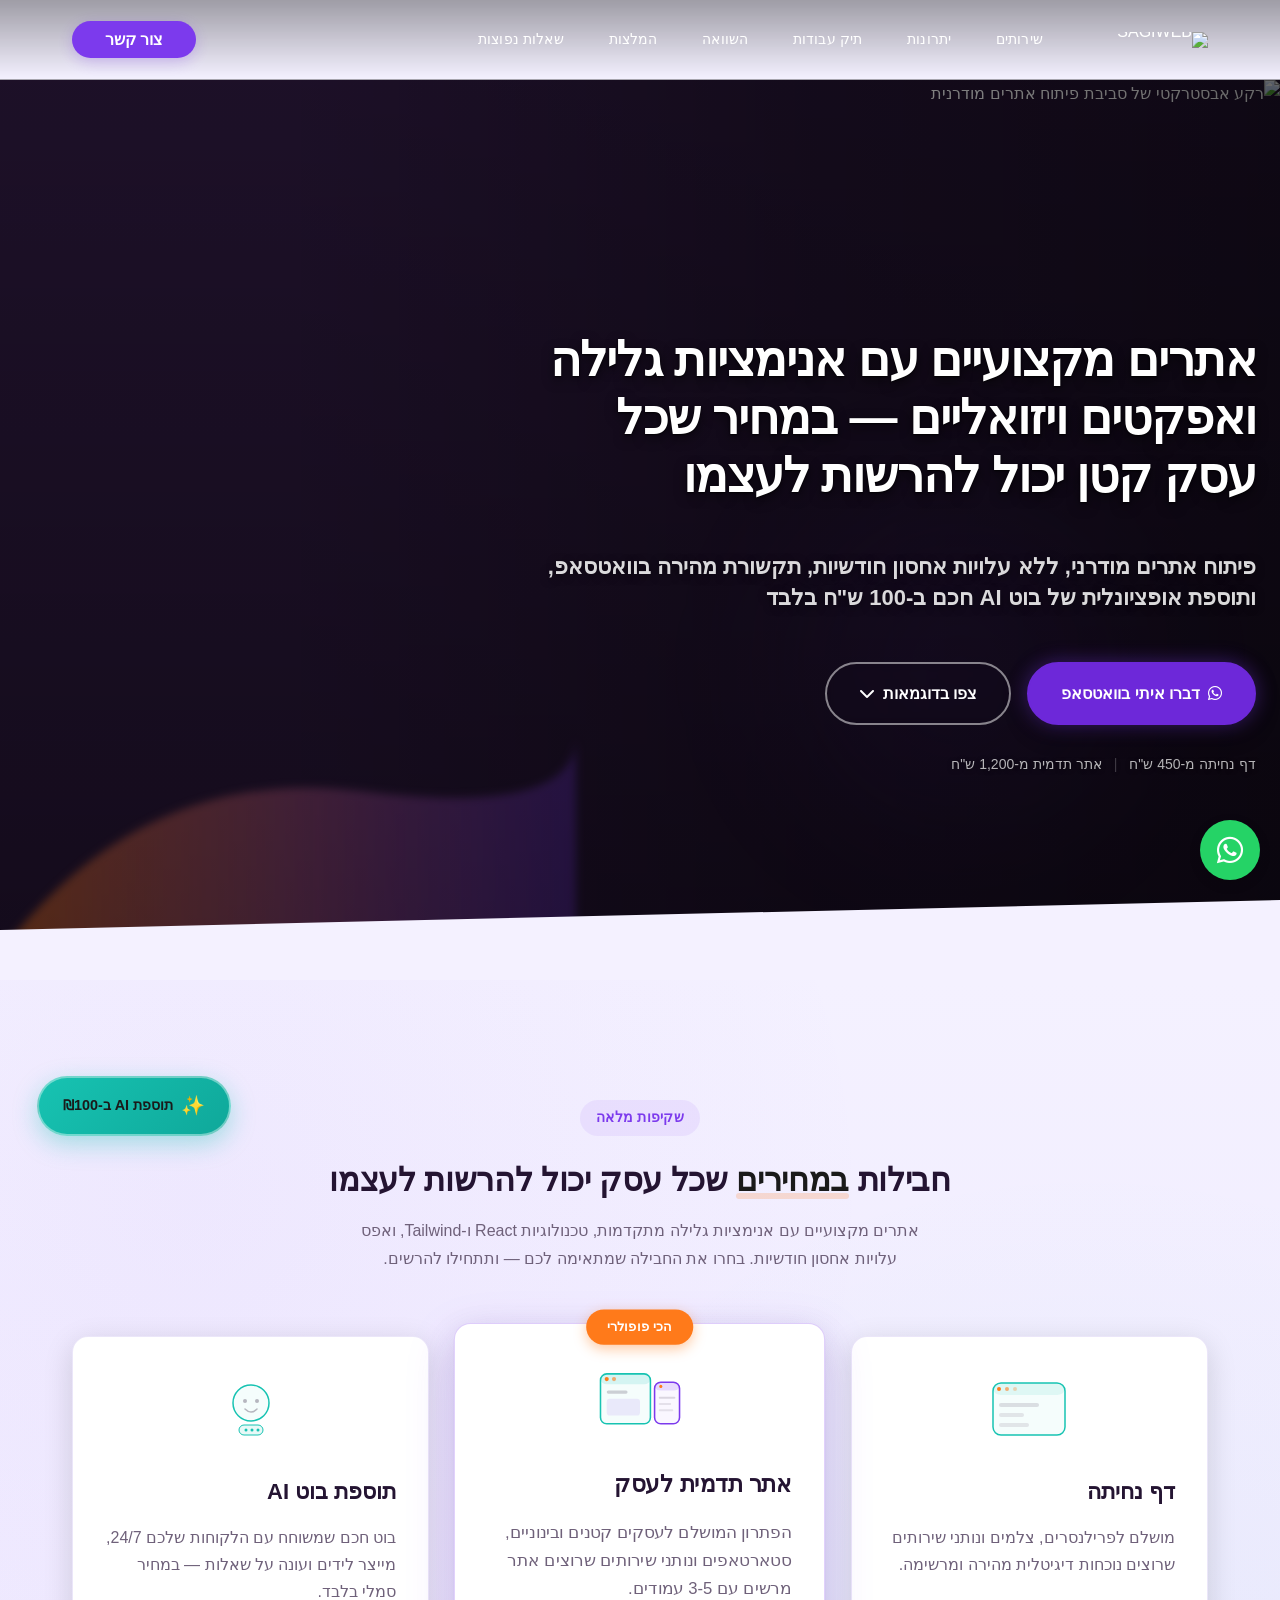
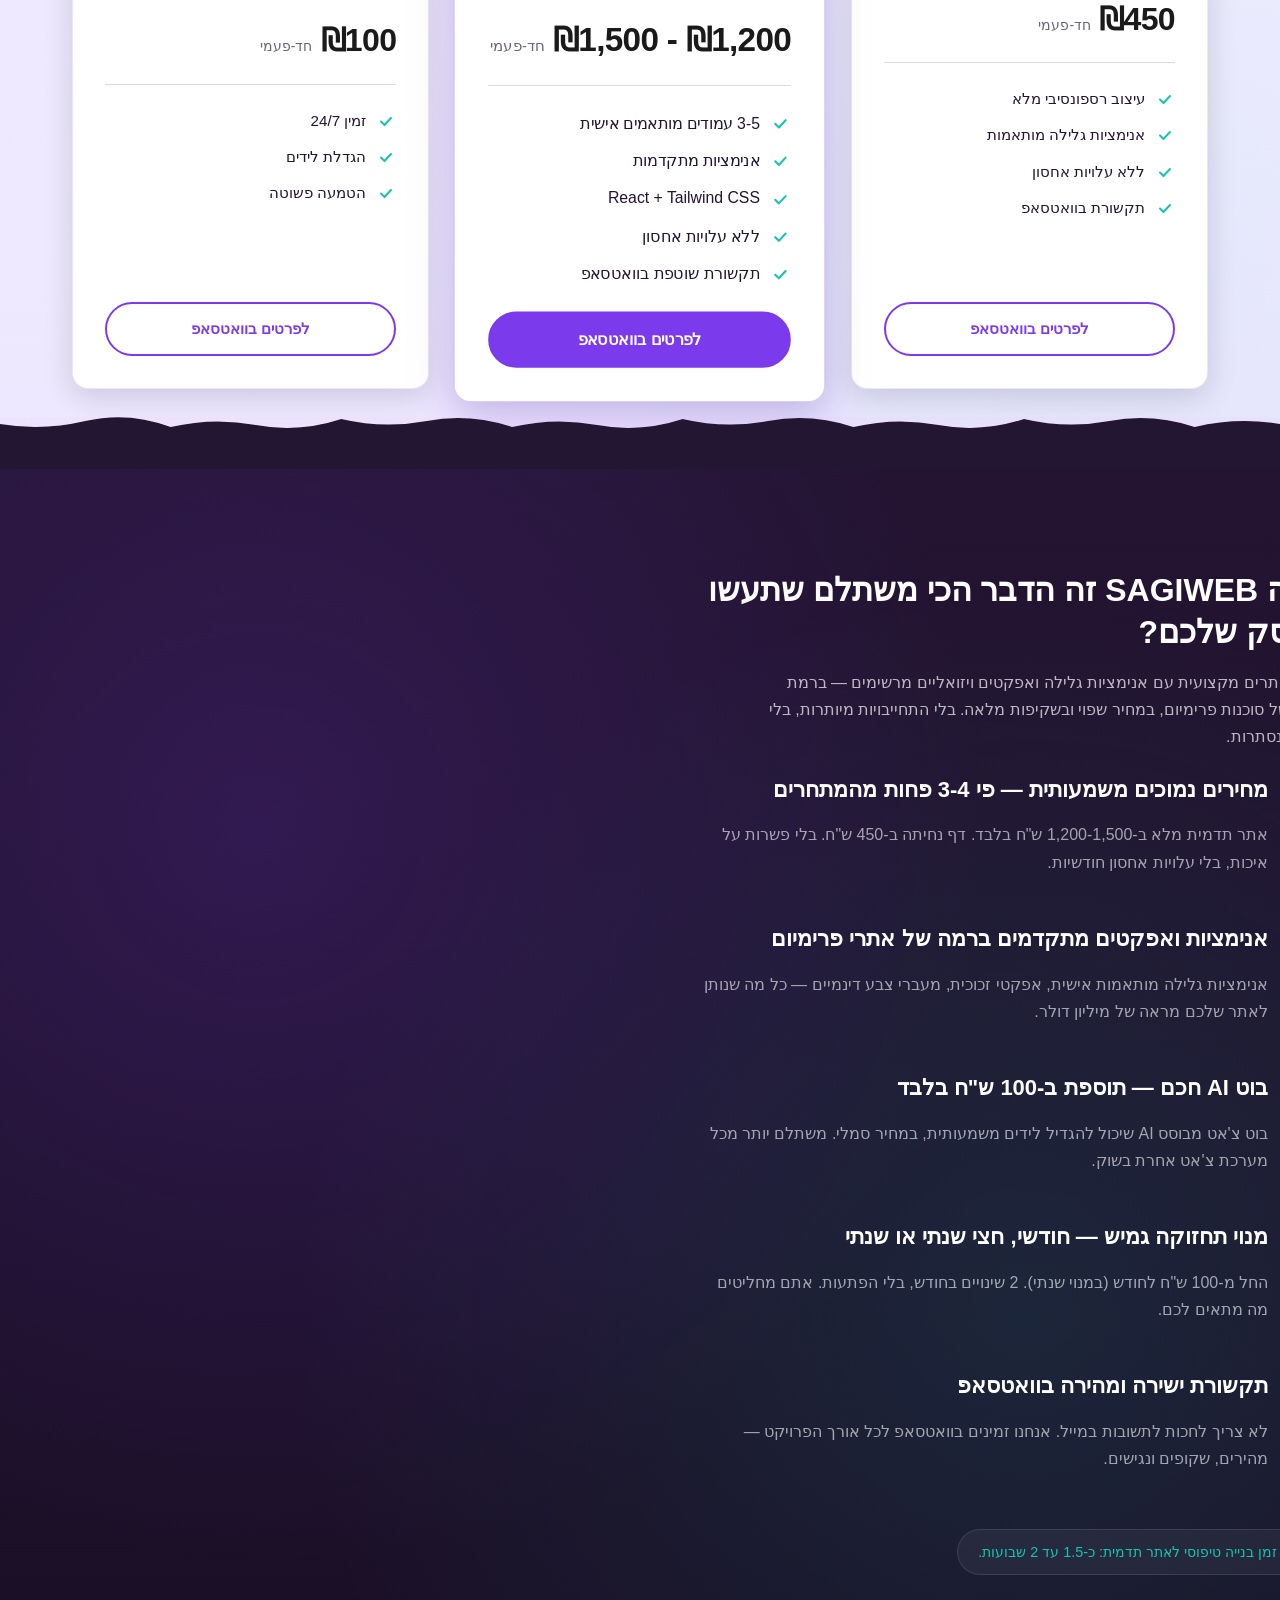
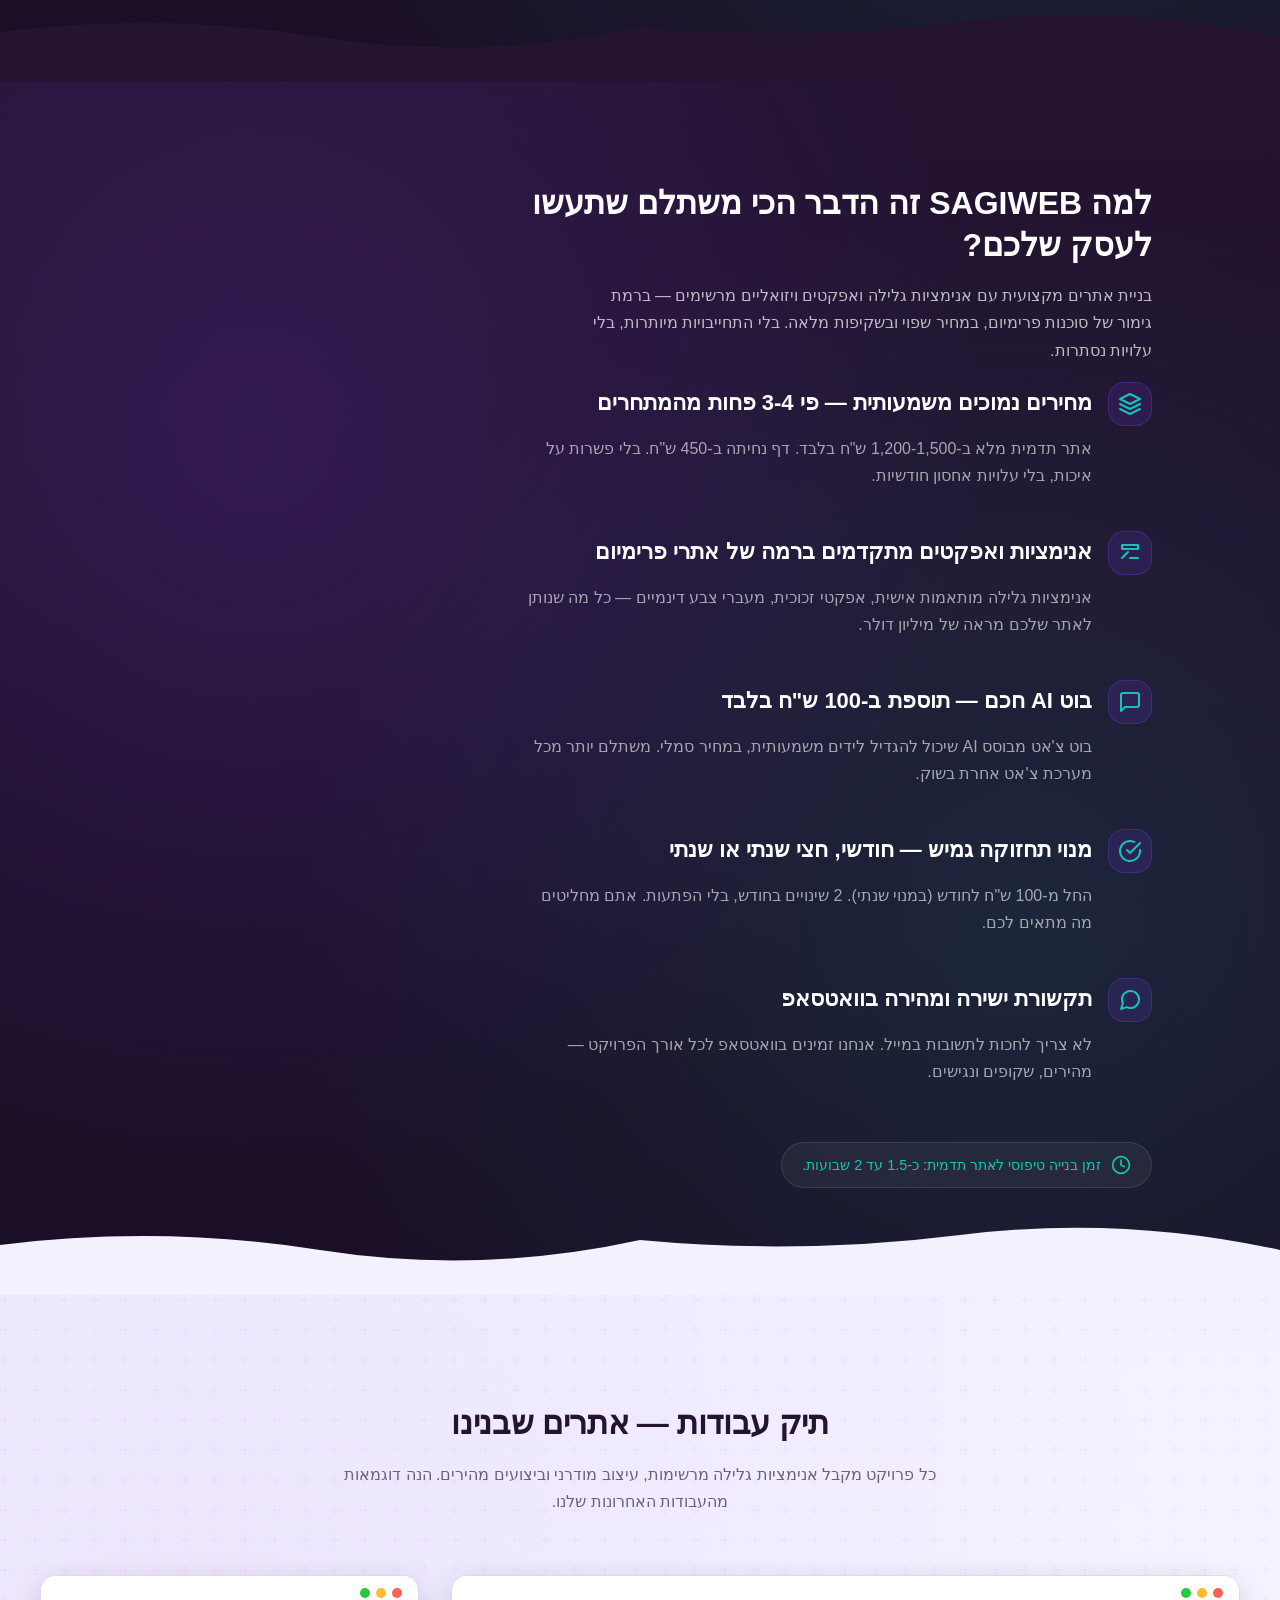
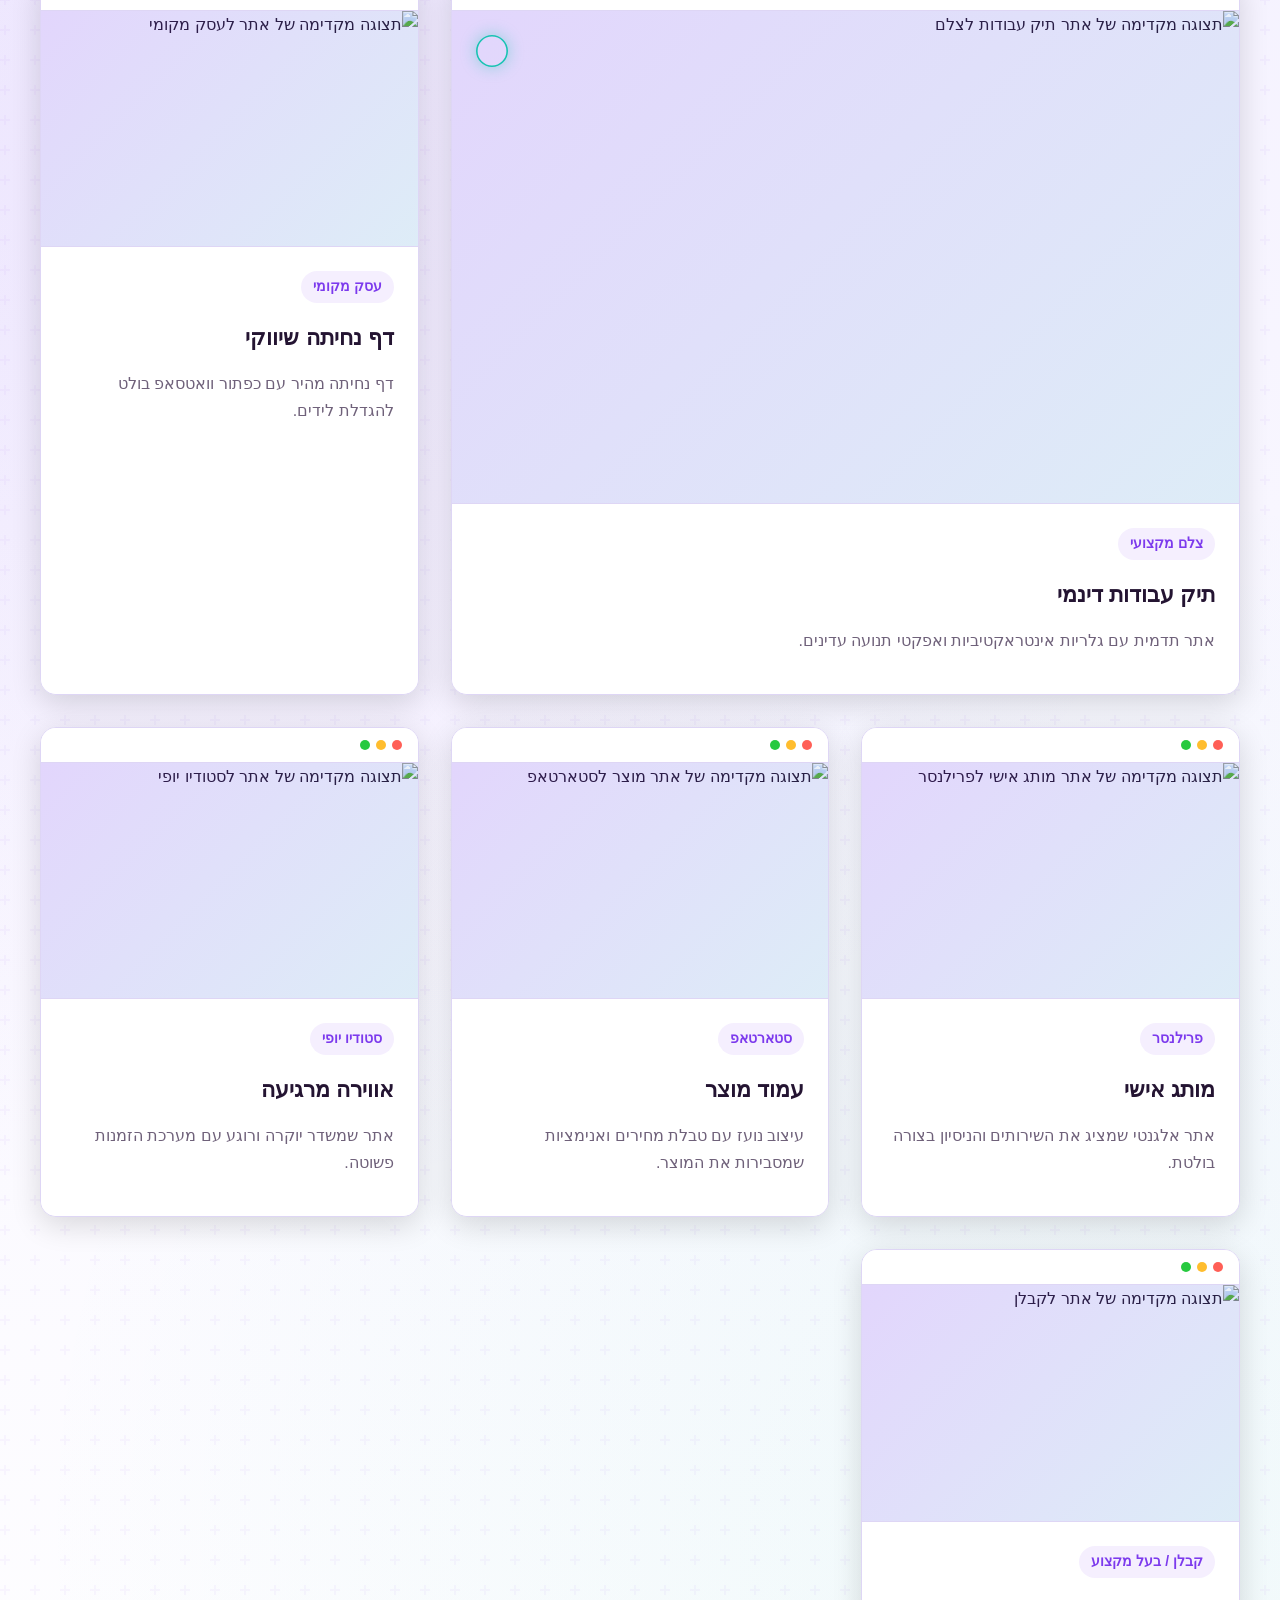
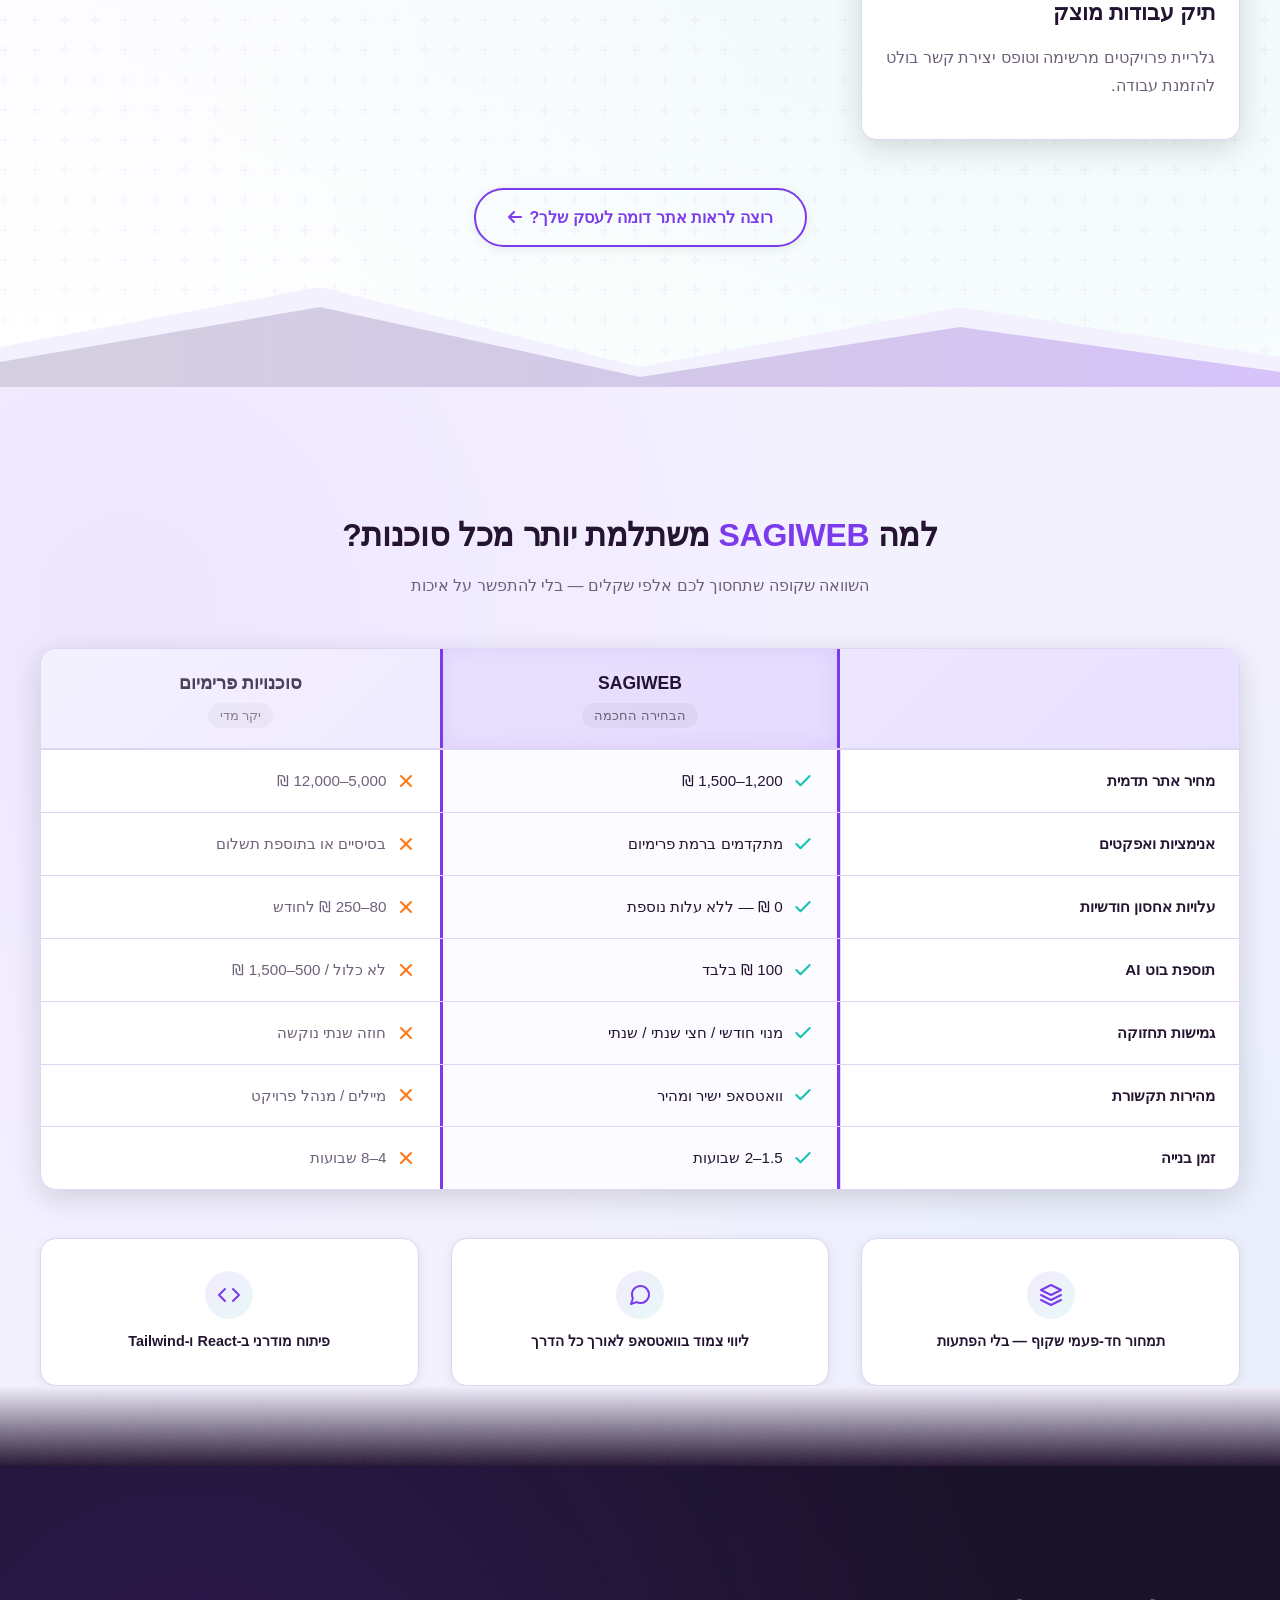
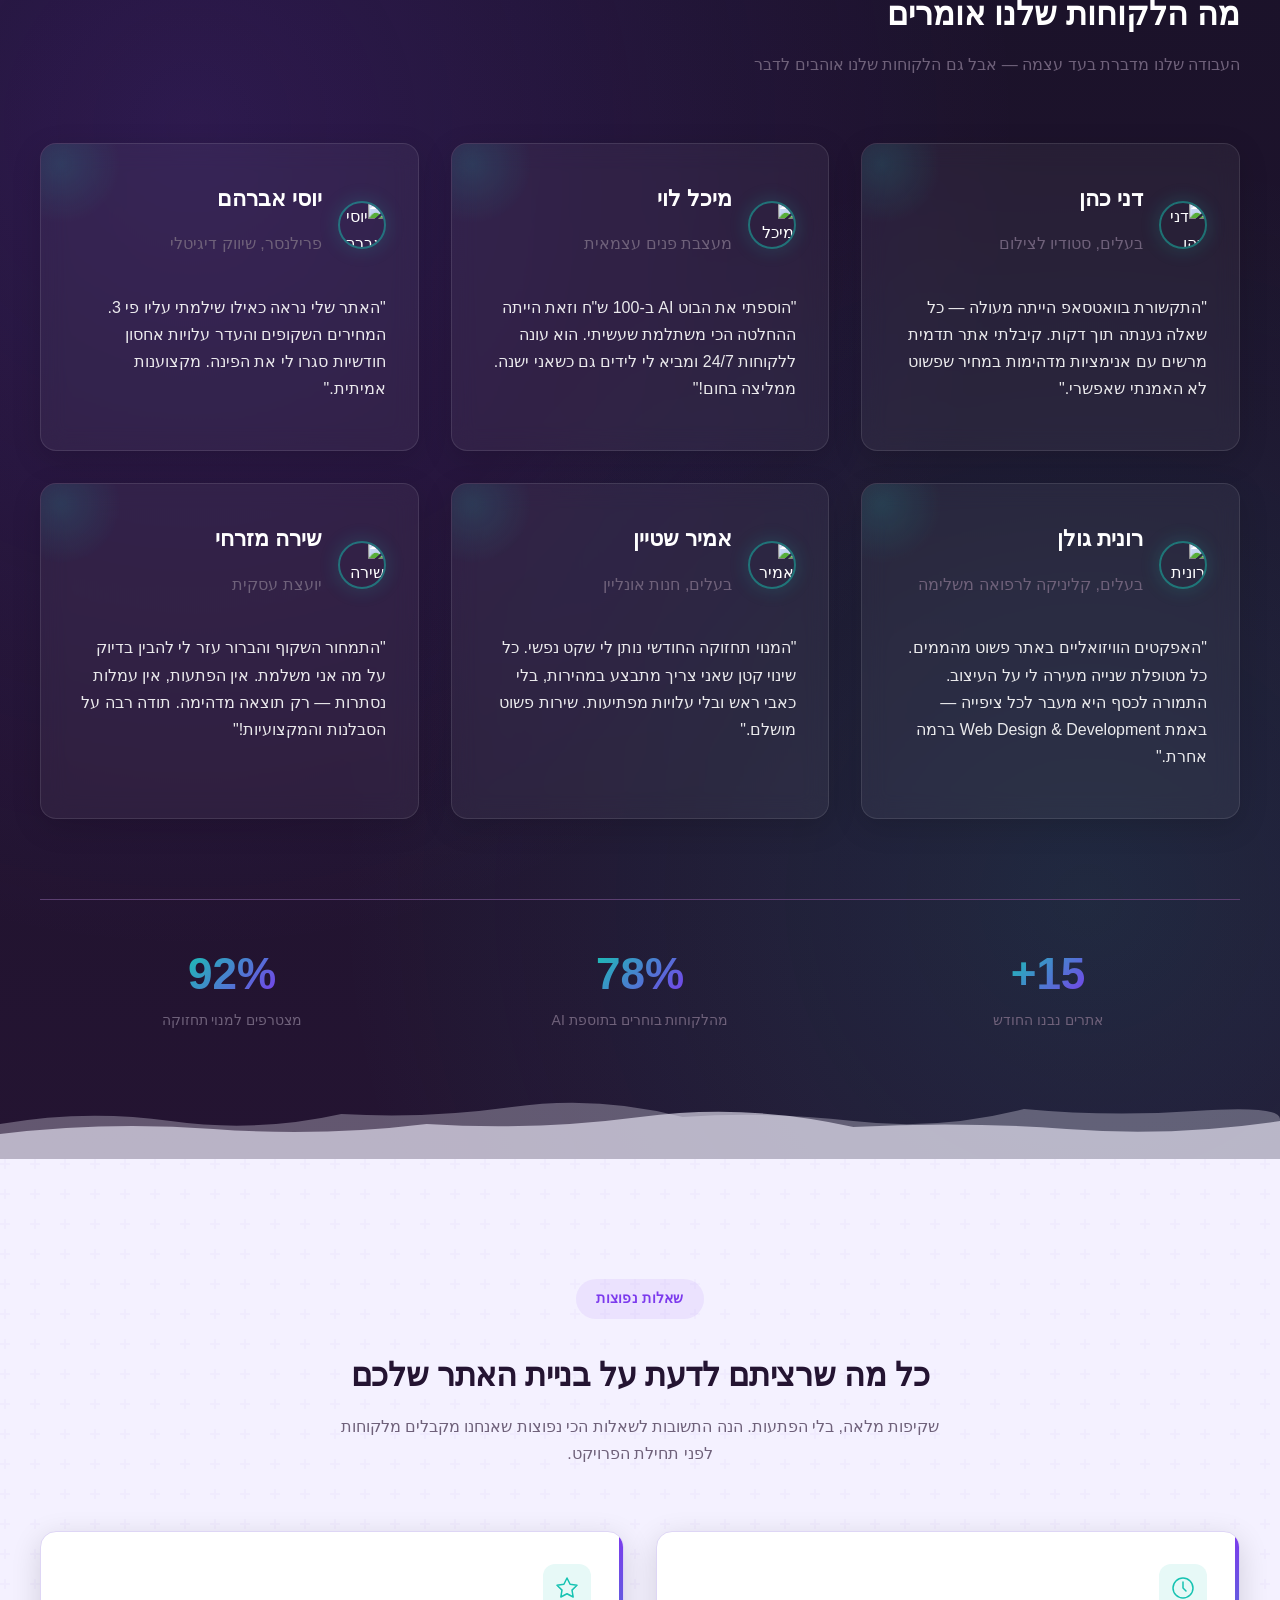
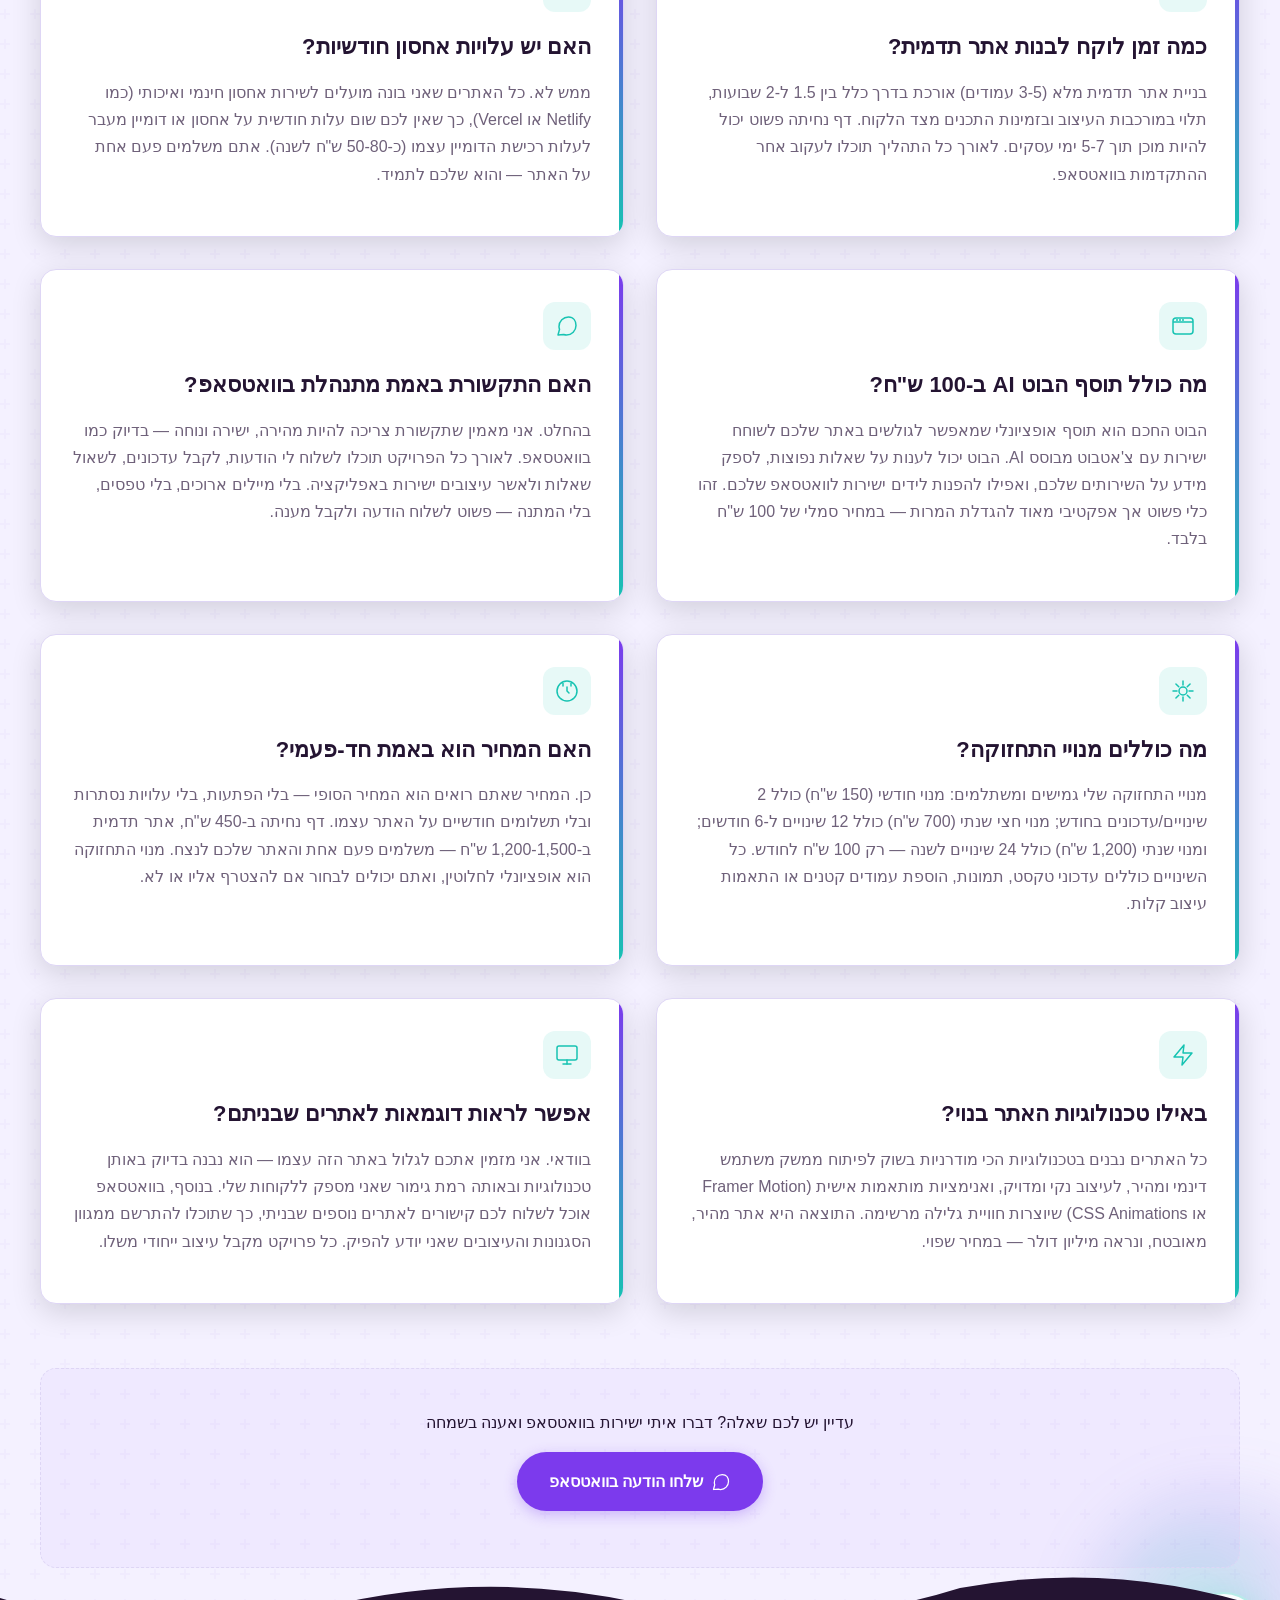
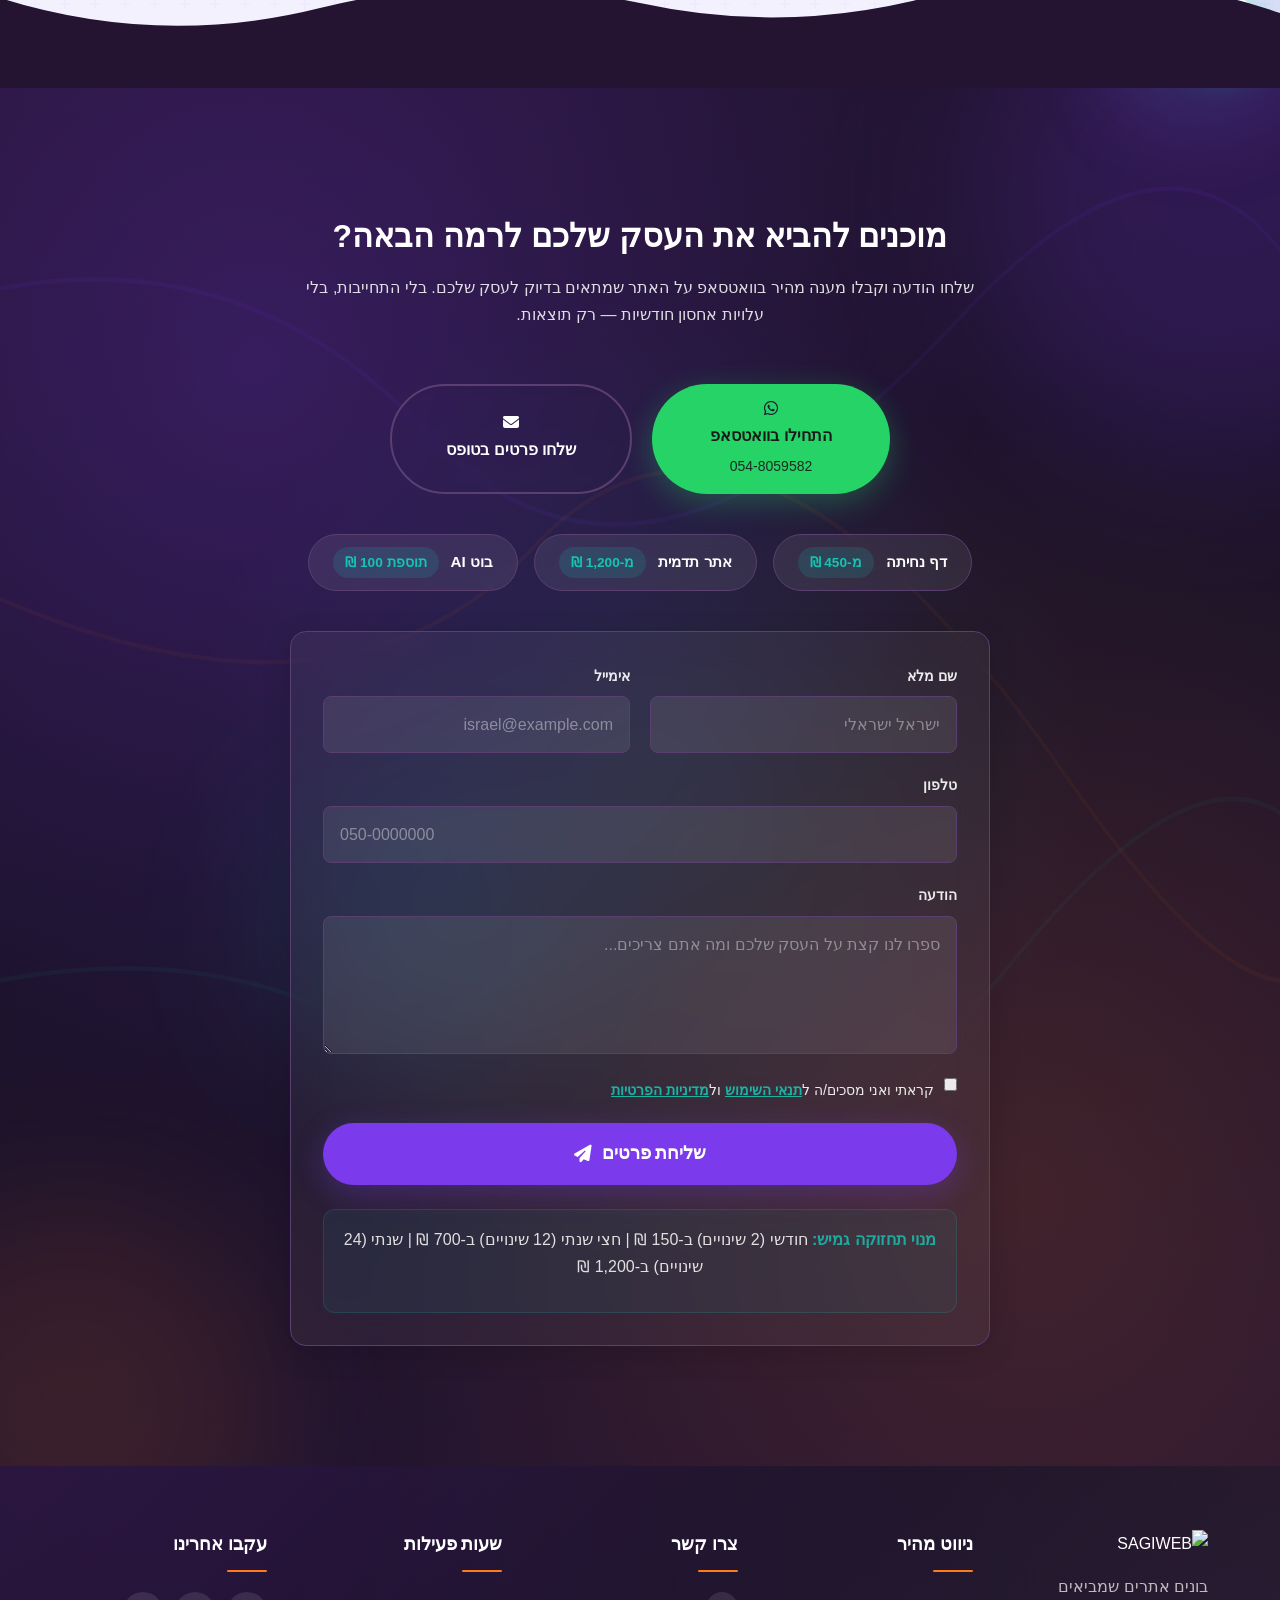
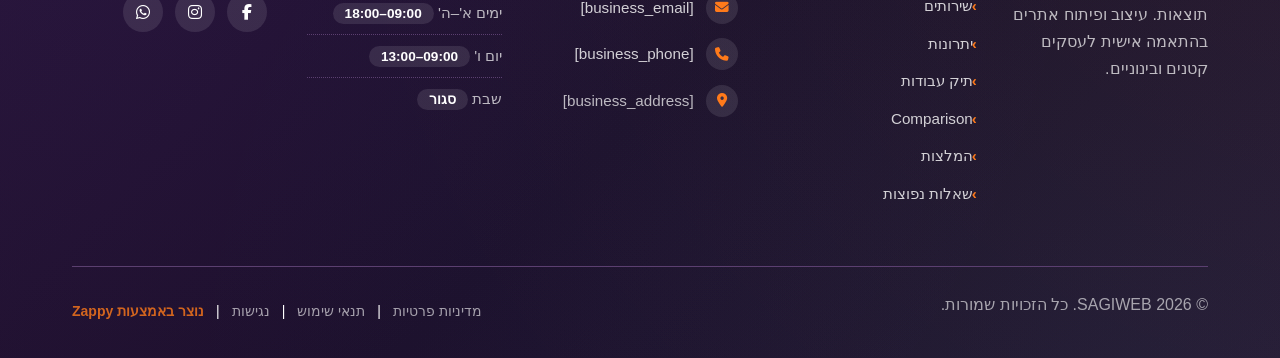
==== commit febf14e2: "Incremental sync: 1 page(s) — content_alignment" ====
--- a/index.html
+++ b/index.html
@@ -862,8 +862,8 @@
 
   <!-- Overlay Content Group -->
   <div class="index-hero-section__overlay">
-    <h1 class="index-hero-section__headline" >אתרים מקצועיים עם אנימציות גלילה ואפקטים ויזואליים — במחיר שכל עסק קטן יכול להרשות לעצמו</h1>
-    <h3 class="index-hero-section__subtitle" >פיתוח אתרים מודרני, ללא עלויות אחסון חודשיות, תקשורת מהירה בוואטסאפ, ותוספת אופציונלית של בוט AI חכם ב-100 ש"ח בלבד</h3>
+    <h1 class="index-hero-section__headline" style="">אתרים מקצועיים עם אנימציות גלילה ואפקטים ויזואליים — במחיר שכל עסק קטן יכול להרשות לעצמו</h1>
+    <h3 class="index-hero-section__subtitle" style="">פיתוח אתרים מודרני, ללא עלויות אחסון חודשיות, תקשורת מהירה בוואטסאפ, ותוספת אופציונלית של בוט AI חכם ב-100 ש"ח בלבד</h3>
     
     <div class="index-hero-section__actions">
       <a href="https://wa.me/972548059582" class="index-hero-section__cta index-hero-section__cta--primary" target="_blank" rel="noopener noreferrer" data-native-element="true" data-element-id="btn-1783299113156-g66mw5h72" data-element-type="button" style="outline: none; background-color: rgb(109, 40, 217) !important; background-image: none !important; border-color: rgb(109, 40, 217) !important; color: rgb(255, 255, 255) !important;">
@@ -1032,8 +1032,8 @@
     </div>
 </section>
 
-<section data-band-index="2" id="benefits" class="index-benefits-section" data-layout-spec="בית-benefits"  data-zappy-content-align="upper-mid-left">
-  <div class="index-benefits-section__container" data-zappy-align-target="true" >
+<section data-band-index="2" id="benefits" class="index-benefits-section" data-layout-spec="בית-benefits" style="" data-zappy-content-align="upper-mid-right">
+  <div class="index-benefits-section__container" data-zappy-align-target="true" style="">
     <!-- START Column: Content -->
     <div class="index-benefits-section__content">
       <h2 class="index-benefits-section__heading">למה SAGIWEB זה הדבר הכי משתלם שתעשו לעסק שלכם?</h2>
@@ -1111,8 +1111,8 @@
       <path d="M0,80 L0,30 Q150,10 300,35 T600,25 Q750,40 900,20 T1200,35 L1200,80 Z" fill="var(--bg-dark)"></path>
     </svg>
   </div>
-</section><section data-band-index="2" id="benefits-dup-1783300745854" class="index-benefits-section" data-layout-spec="בית-benefits"  data-zappy-content-align="upper-mid-left">
-  <div class="index-benefits-section__container" data-zappy-align-target="true" >
+</section><section data-band-index="2" id="benefits-dup-1783300745854" class="index-benefits-section" data-layout-spec="בית-benefits" style="" data-zappy-content-align="upper-mid-left">
+  <div class="index-benefits-section__container" data-zappy-align-target="true" style="">
     <!-- START Column: Content -->
     <div class="index-benefits-section__content">
       <h2 class="index-benefits-section__heading">למה SAGIWEB זה הדבר הכי משתלם שתעשו לעסק שלכם?</h2>
@@ -1670,7 +1670,7 @@
           </svg>
         </div>
         <h3 class="index-faq-section__card-title">האם יש עלויות אחסון חודשיות?</h3>
-        <p class="index-faq-section__card-text" >ממש לא. כל האתרים שאני בונה מועלים לשירות אחסון חינמי ואיכותי (כמו Netlify או Vercel), כך שאין לכם שום עלות חודשית על אחסון או דומיין מעבר לעלות רכישת הדומיין עצמו (כ-50-80 ש"ח לשנה). אתם משלמים פעם אחת על האתר — והוא שלכם לתמיד.</p>
+        <p class="index-faq-section__card-text" style="">ממש לא. כל האתרים שאני בונה מועלים לשירות אחסון חינמי ואיכותי (כמו Netlify או Vercel), כך שאין לכם שום עלות חודשית על אחסון או דומיין מעבר לעלות רכישת הדומיין עצמו (כ-50-80 ש"ח לשנה). אתם משלמים פעם אחת על האתר — והוא שלכם לתמיד.</p>
       </article>
 
       <!-- Card 3 -->
@@ -1685,7 +1685,7 @@
           </svg>
         </div>
         <h3 class="index-faq-section__card-title">מה כולל תוסף הבוט AI ב-100 ש"ח?</h3>
-        <p class="index-faq-section__card-text" >הבוט החכם הוא תוסף אופציונלי שמאפשר לגולשים באתר שלכם לשוחח ישירות עם צ'אטבוט מבוסס AI. הבוט יכול לענות על שאלות נפוצות, לספק מידע על השירותים שלכם, ואפילו להפנות לידים ישירות לוואטסאפ שלכם. זהו כלי פשוט אך אפקטיבי מאוד להגדלת המרות — במחיר סמלי של 100 ש"ח בלבד.</p>
+        <p class="index-faq-section__card-text" style="">הבוט החכם הוא תוסף אופציונלי שמאפשר לגולשים באתר שלכם לשוחח ישירות עם צ'אטבוט מבוסס AI. הבוט יכול לענות על שאלות נפוצות, לספק מידע על השירותים שלכם, ואפילו להפנות לידים ישירות לוואטסאפ שלכם. זהו כלי פשוט אך אפקטיבי מאוד להגדלת המרות — במחיר סמלי של 100 ש"ח בלבד.</p>
       </article>
 
       <!-- Card 4 -->
@@ -1722,7 +1722,7 @@
           </svg>
         </div>
         <h3 class="index-faq-section__card-title">האם המחיר הוא באמת חד-פעמי?</h3>
-        <p class="index-faq-section__card-text" >כן. המחיר שאתם רואים הוא המחיר הסופי — בלי הפתעות, בלי עלויות נסתרות ובלי תשלומים חודשיים על האתר עצמו. דף נחיתה ב-450 ש"ח, אתר תדמית ב-1,200-1,500 ש"ח — משלמים פעם אחת והאתר שלכם לנצח. מנוי התחזוקה הוא אופציונלי לחלוטין, ואתם יכולים לבחור אם להצטרף אליו או לא.</p>
+        <p class="index-faq-section__card-text" style="">כן. המחיר שאתם רואים הוא המחיר הסופי — בלי הפתעות, בלי עלויות נסתרות ובלי תשלומים חודשיים על האתר עצמו. דף נחיתה ב-450 ש"ח, אתר תדמית ב-1,200-1,500 ש"ח — משלמים פעם אחת והאתר שלכם לנצח. מנוי התחזוקה הוא אופציונלי לחלוטין, ואתם יכולים לבחור אם להצטרף אליו או לא.</p>
       </article>
 
       <!-- Card 7 -->
@@ -1733,7 +1733,7 @@
           </svg>
         </div>
         <h3 class="index-faq-section__card-title">באילו טכנולוגיות האתר בנוי?</h3>
-        <p class="index-faq-section__card-text" >כל האתרים נבנים בטכנולוגיות הכי מודרניות בשוק לפיתוח ממשק משתמש דינמי ומהיר, לעיצוב נקי ומדויק, ואנימציות מותאמות אישית (Framer Motion או CSS Animations) שיוצרות חוויית גלילה מרשימה. התוצאה היא אתר מהיר, מאובטח, ונראה מיליון דולר — במחיר שפוי.</p>
+        <p class="index-faq-section__card-text" style="">כל האתרים נבנים בטכנולוגיות הכי מודרניות בשוק לפיתוח ממשק משתמש דינמי ומהיר, לעיצוב נקי ומדויק, ואנימציות מותאמות אישית (Framer Motion או CSS Animations) שיוצרות חוויית גלילה מרשימה. התוצאה היא אתר מהיר, מאובטח, ונראה מיליון דולר — במחיר שפוי.</p>
       </article>
 
       <!-- Card 8 -->
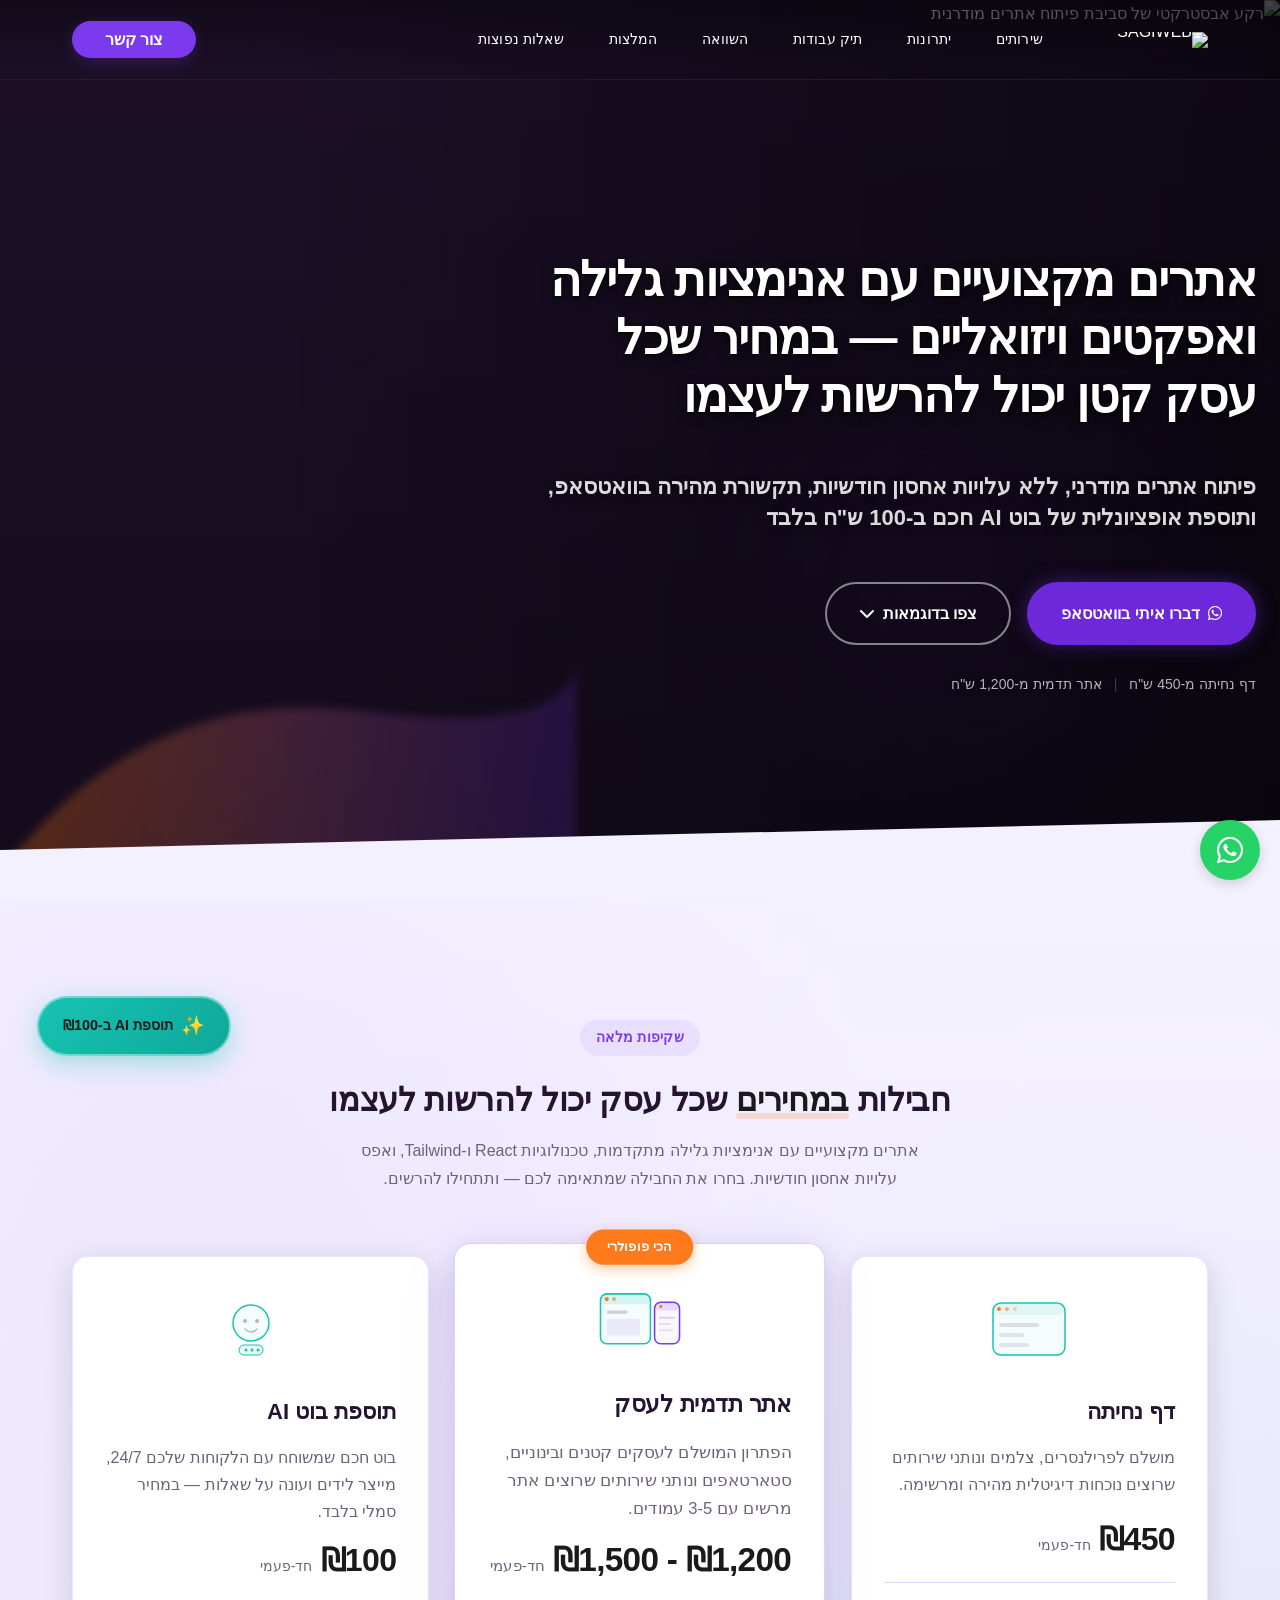
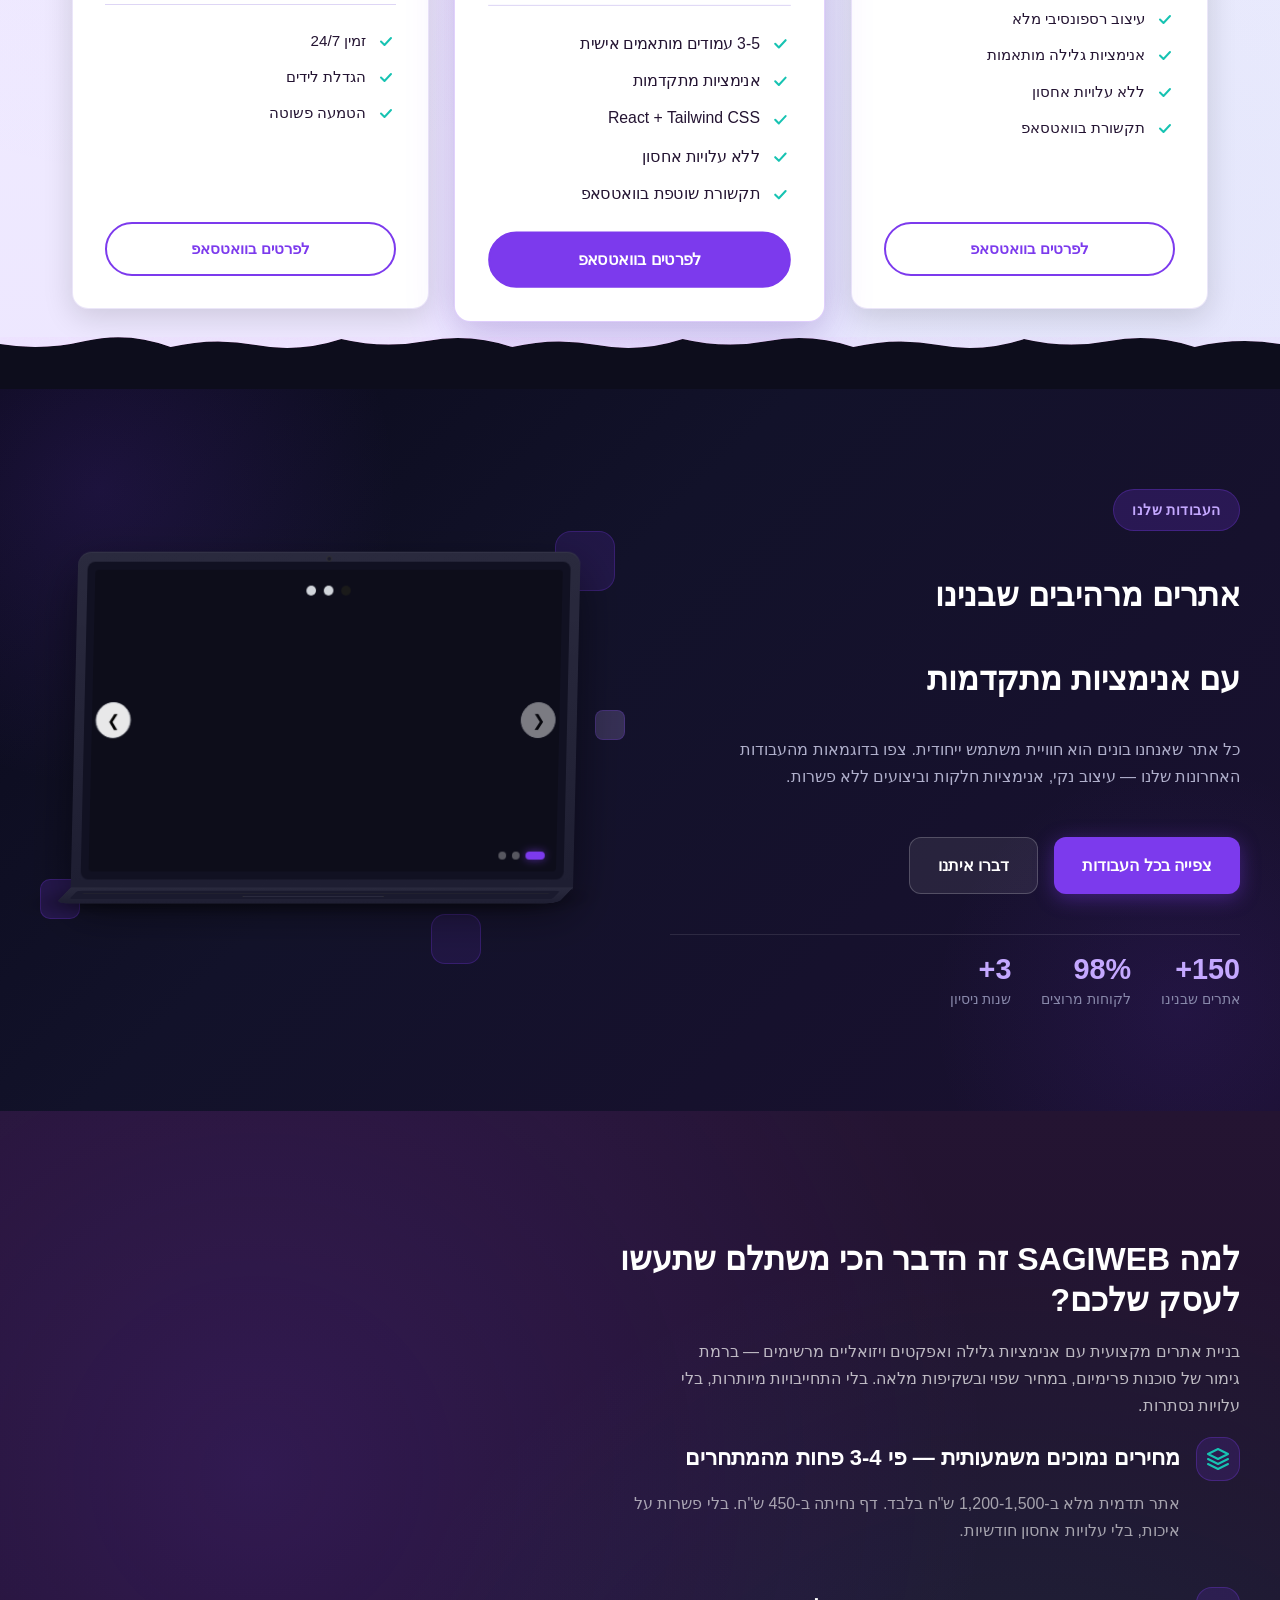
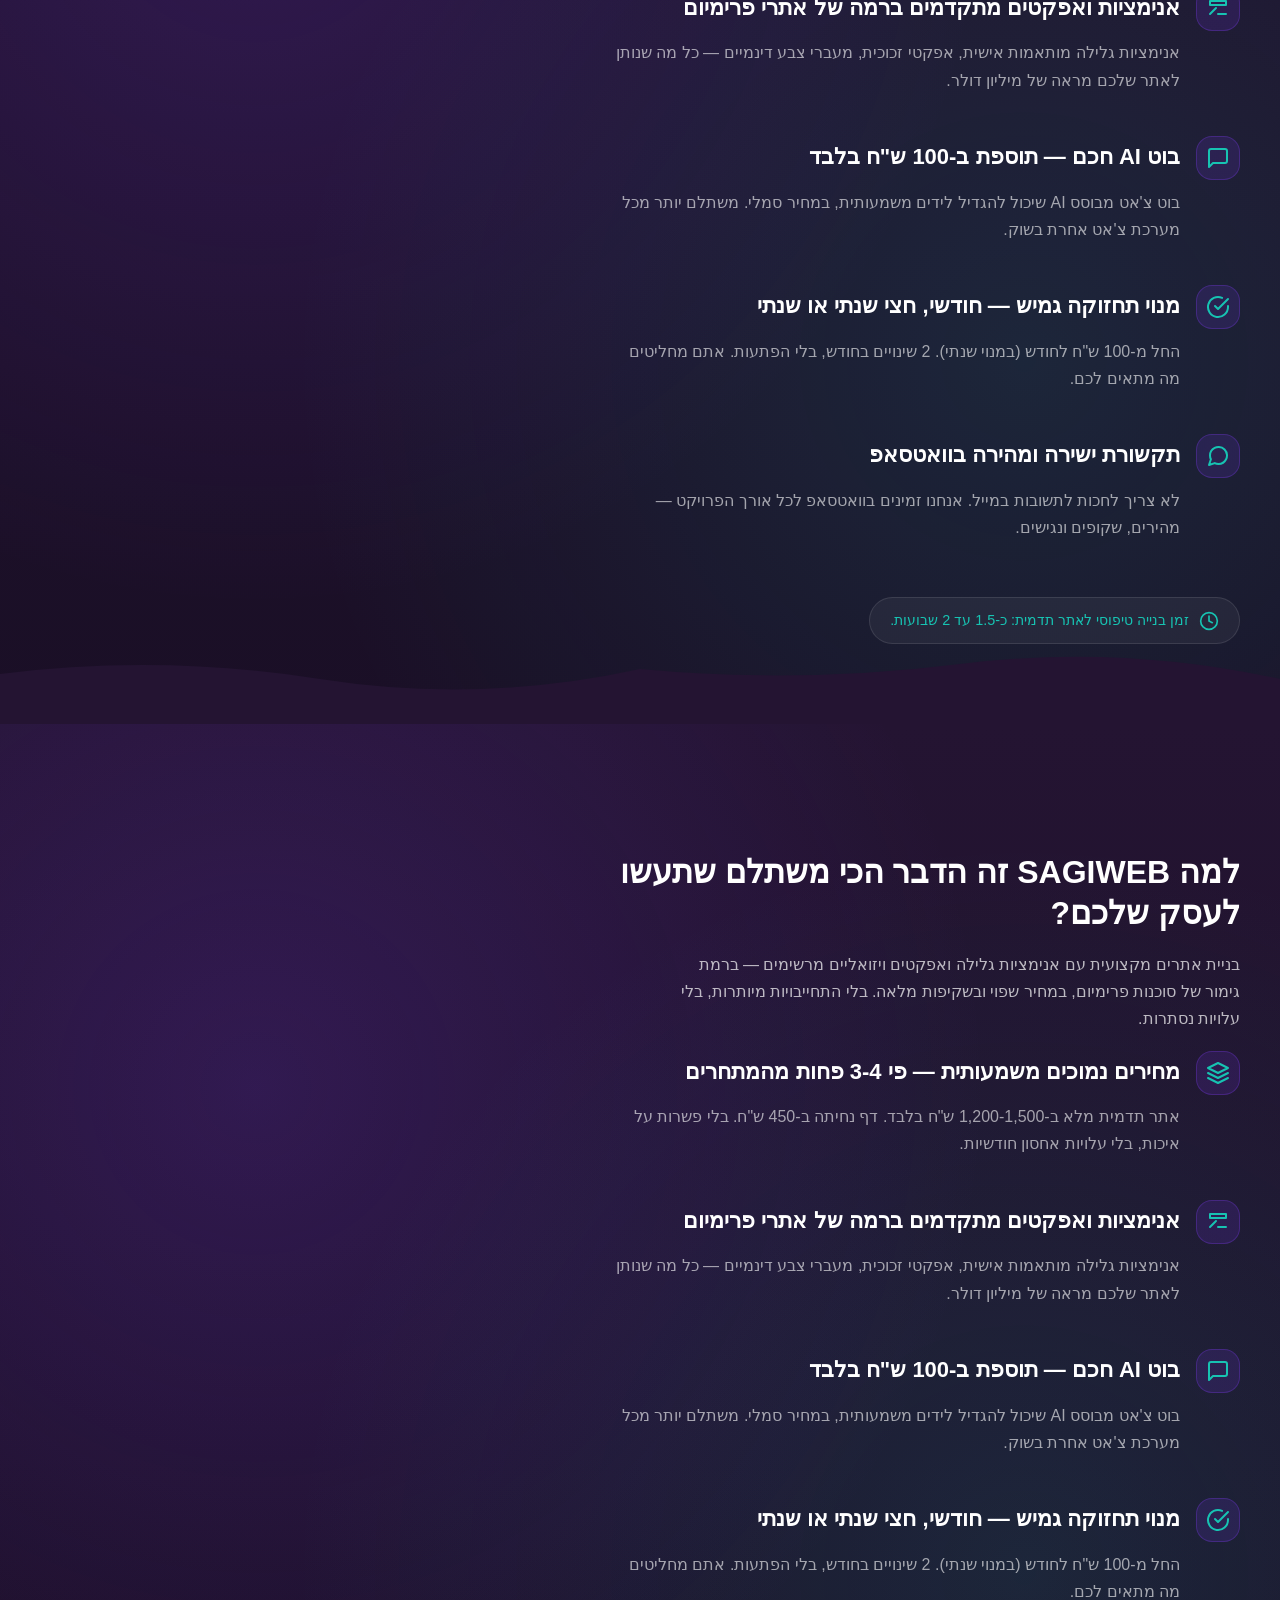
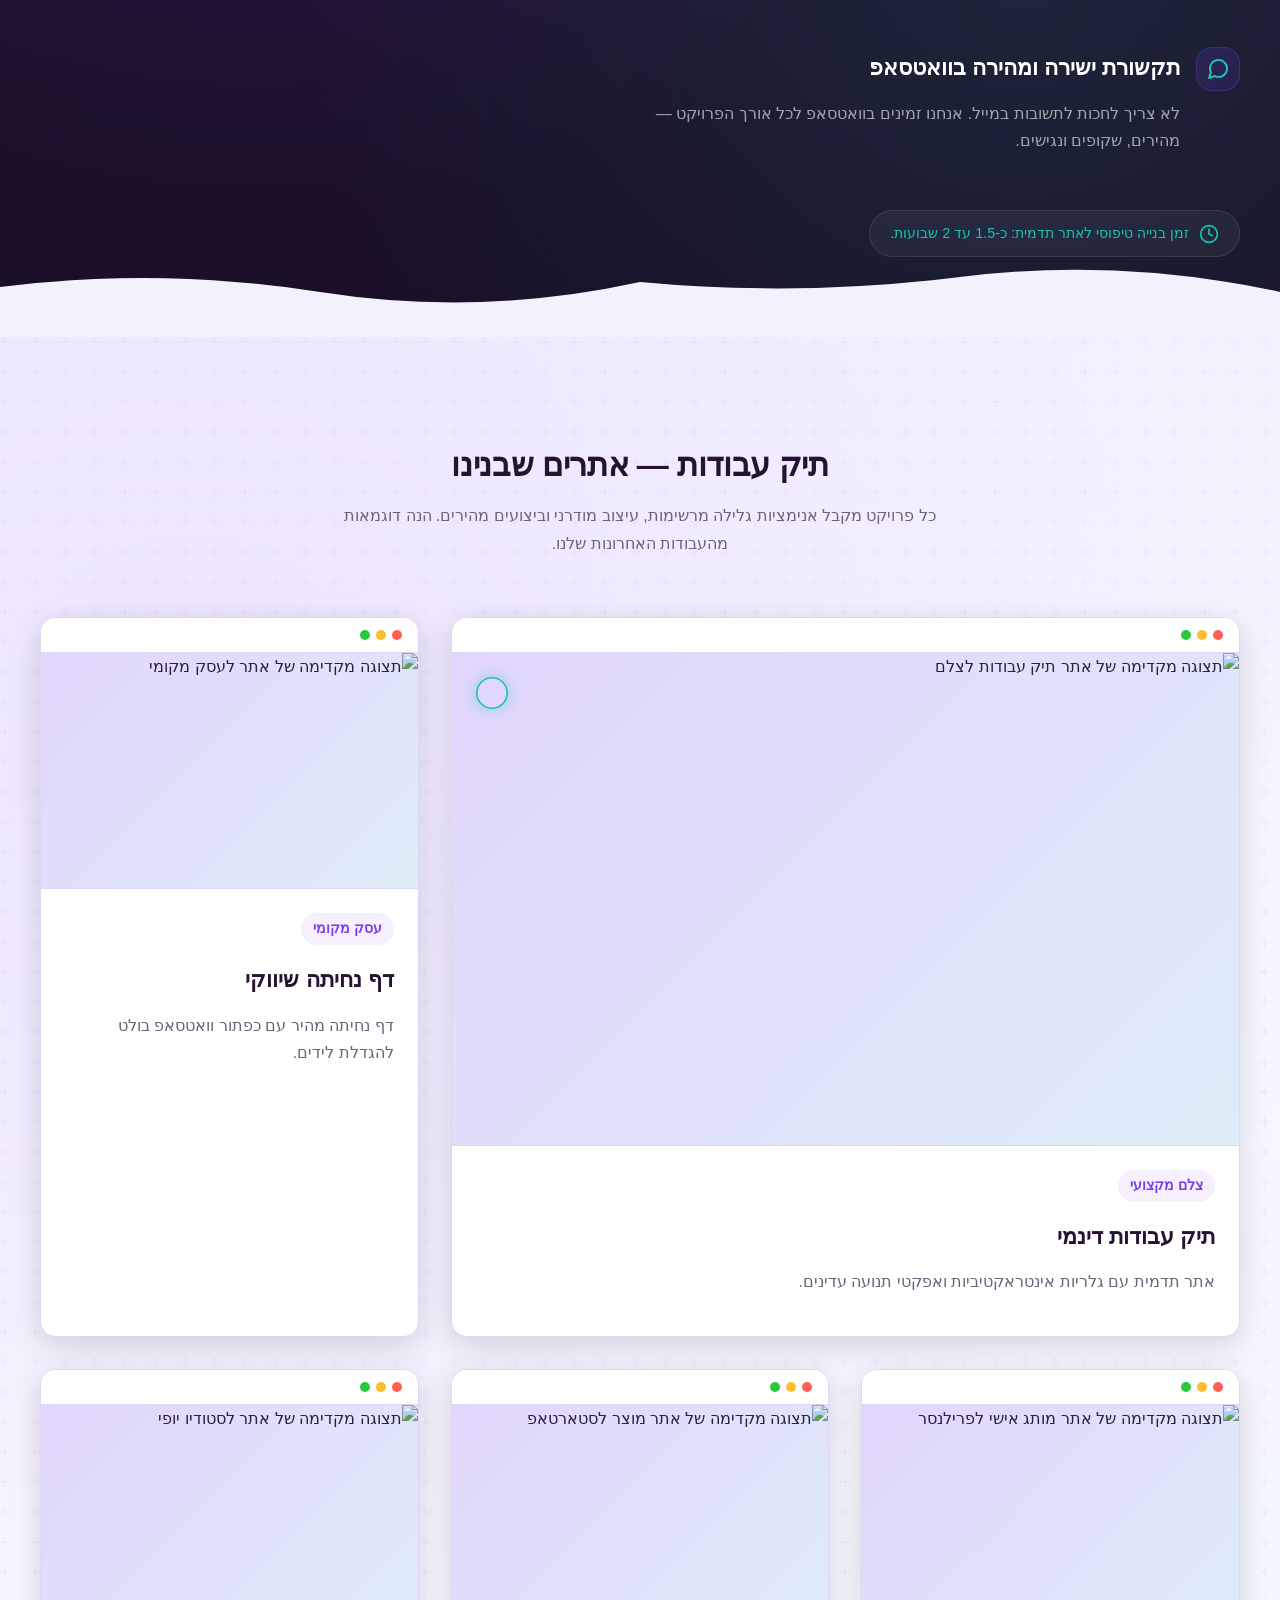
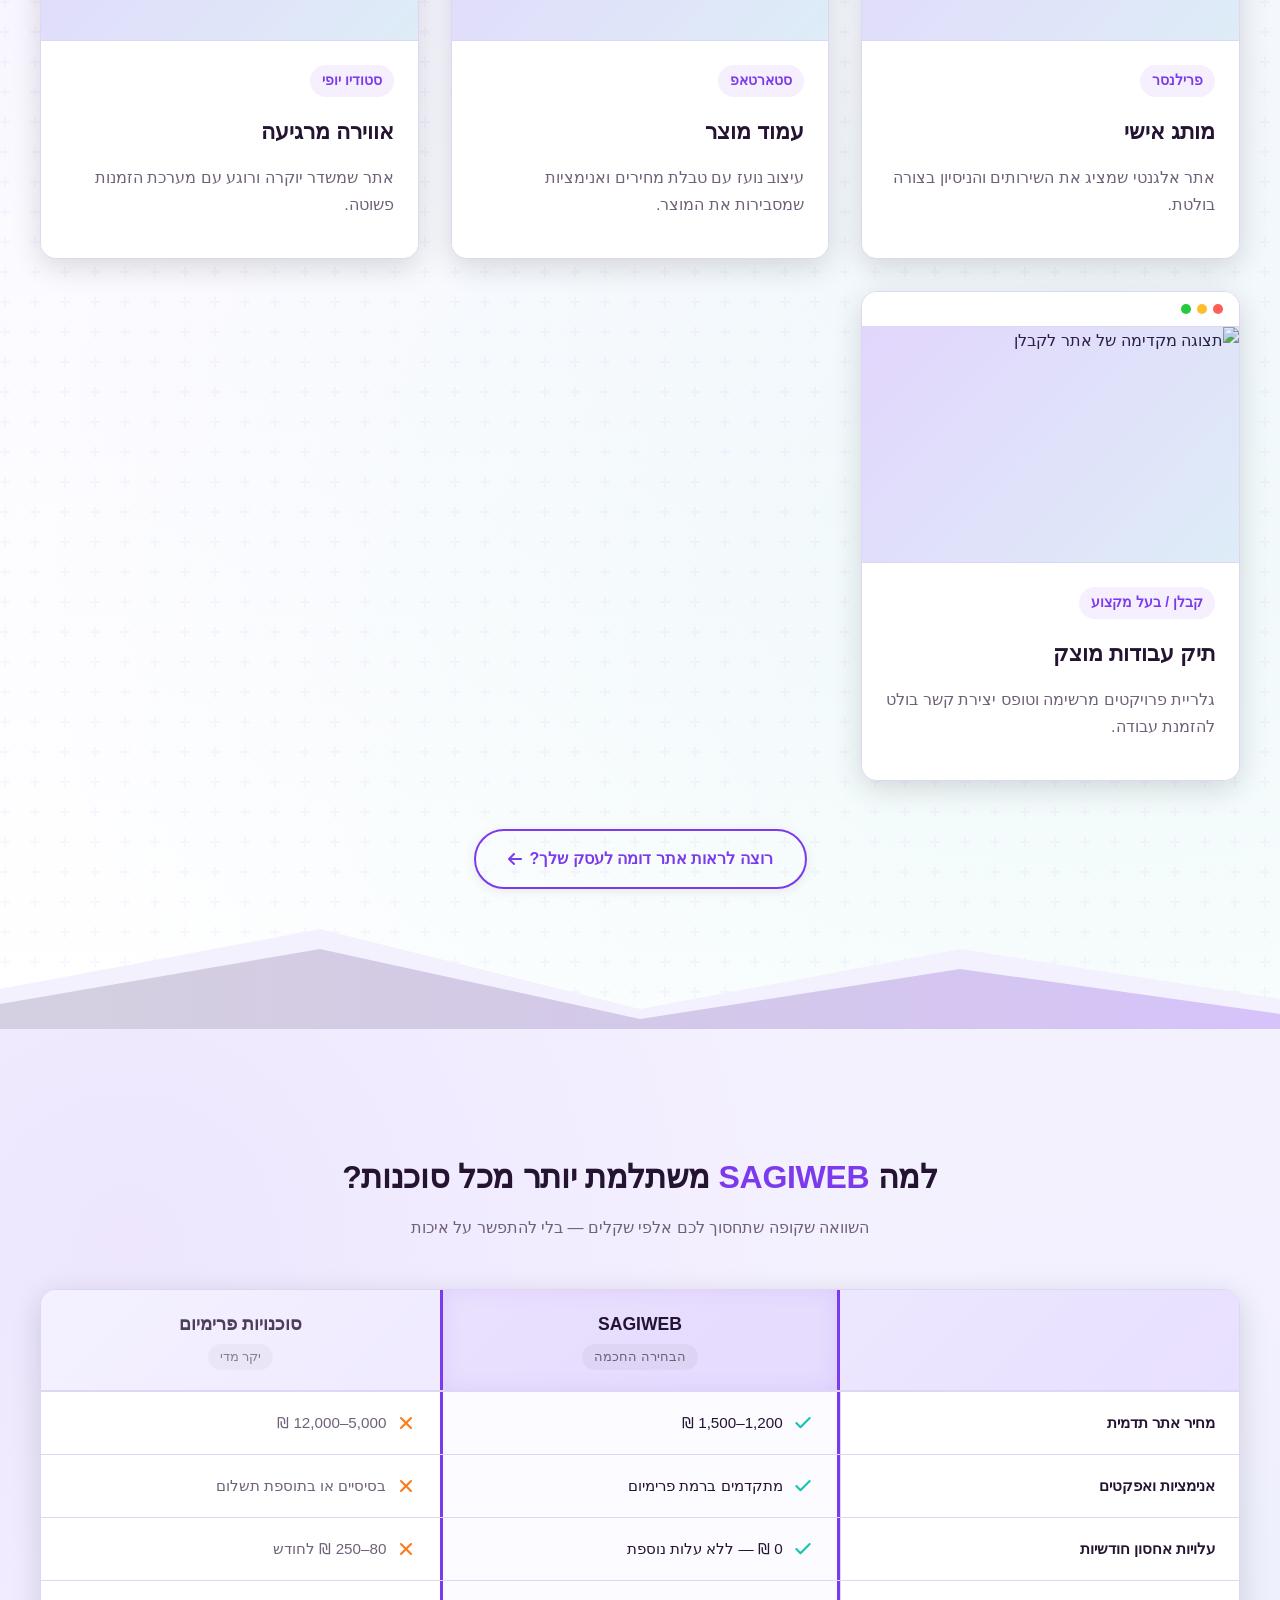
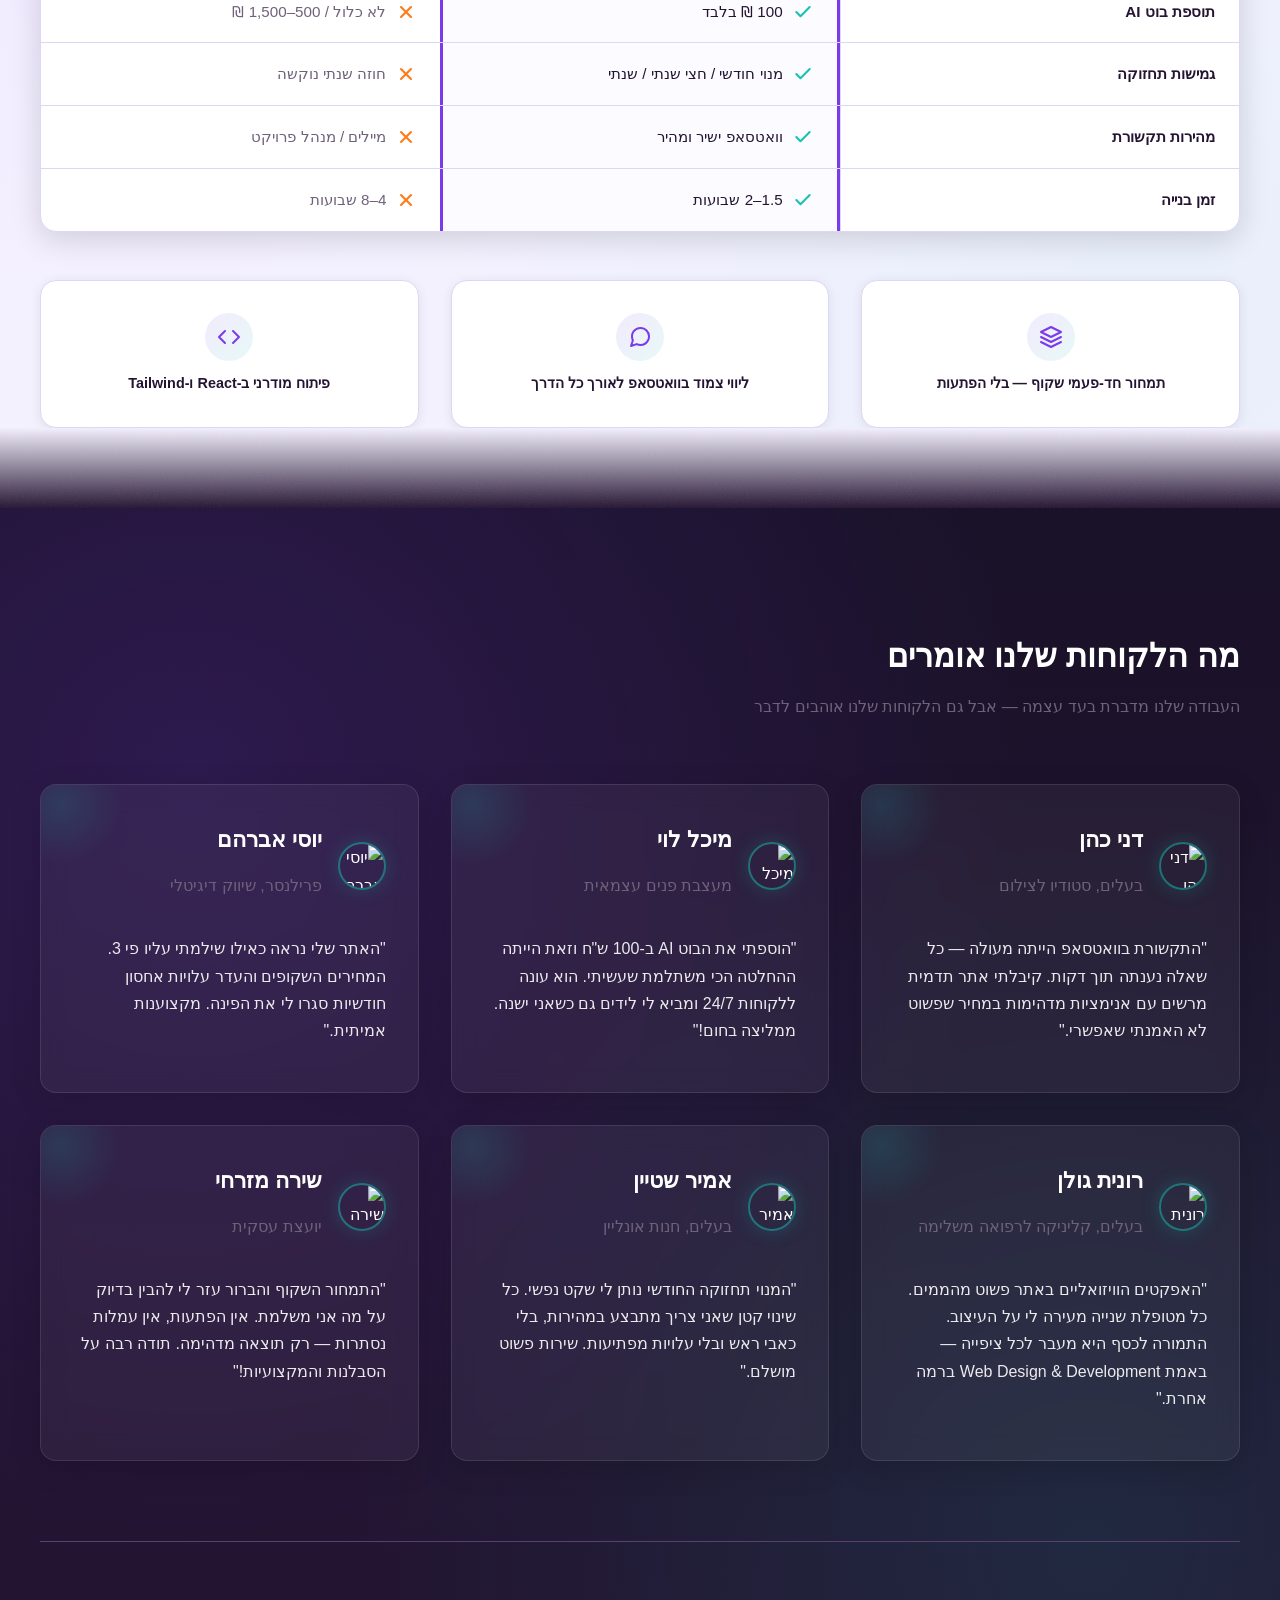
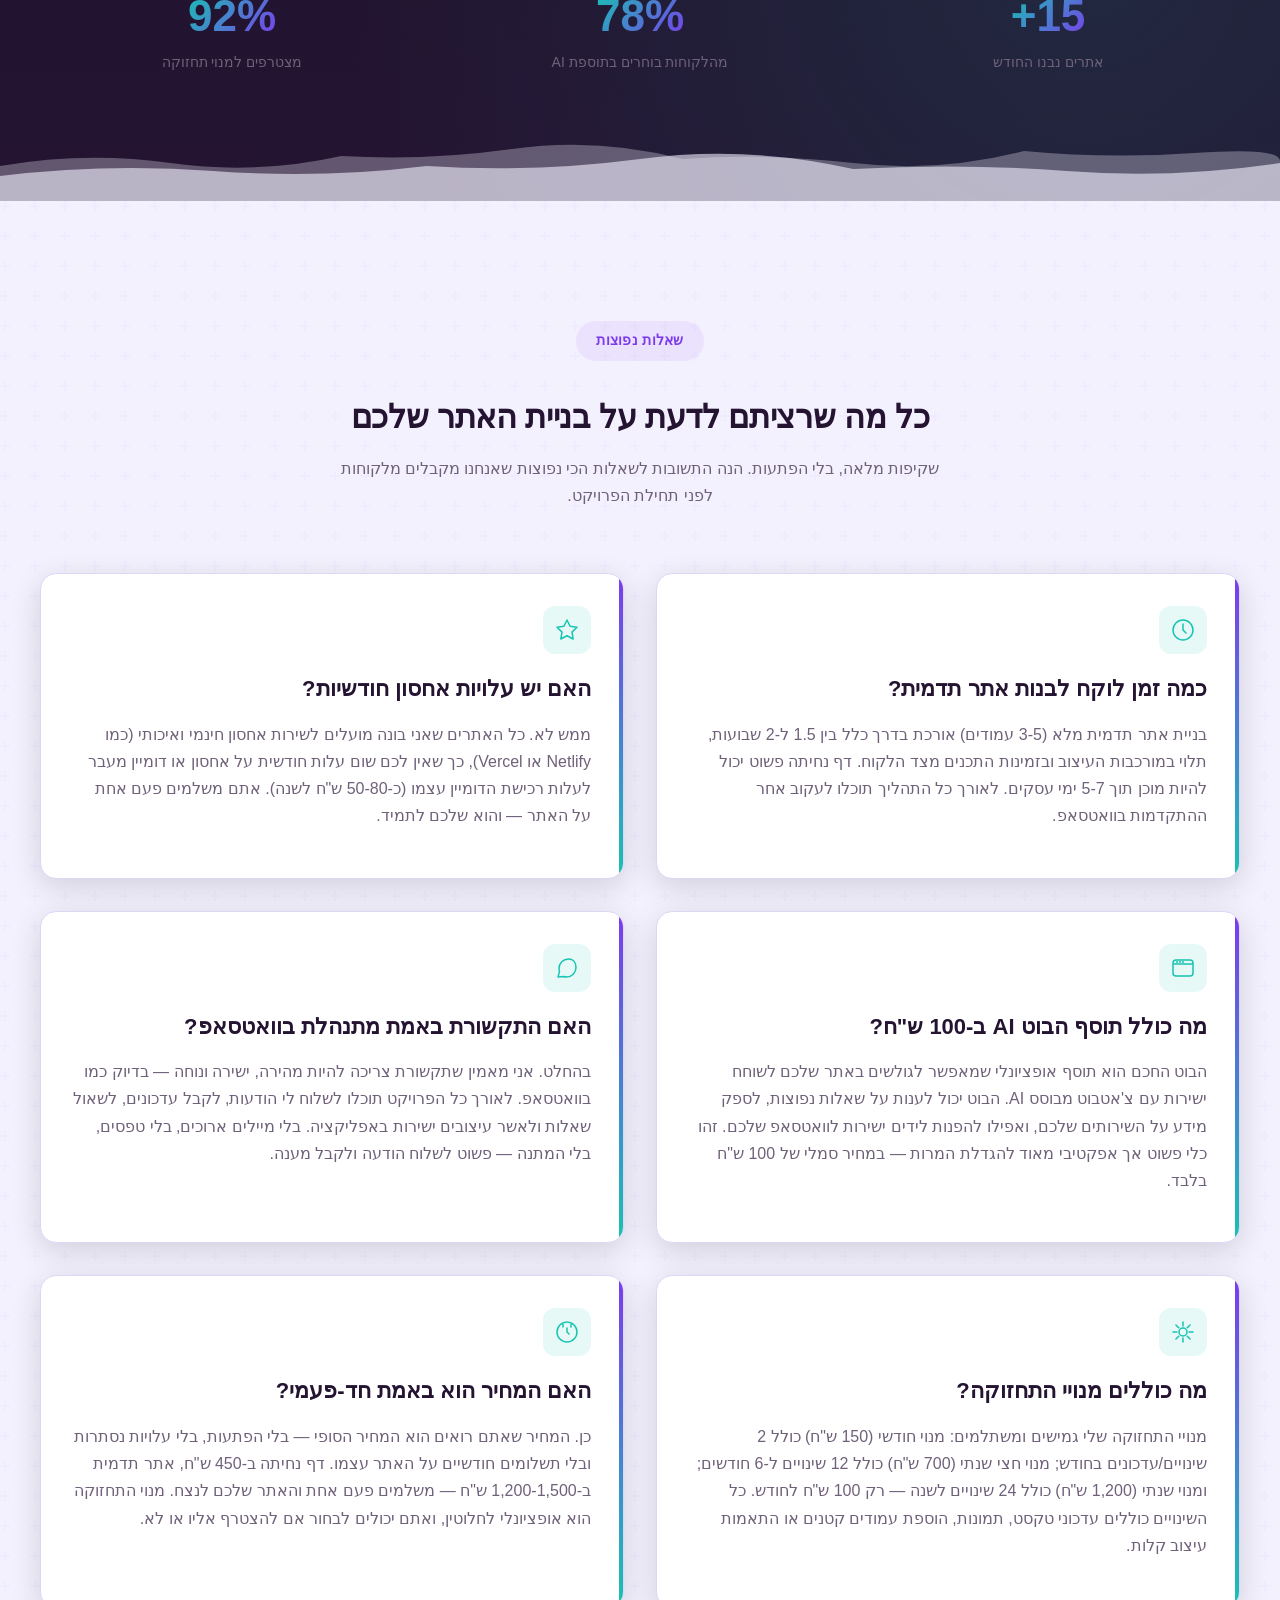
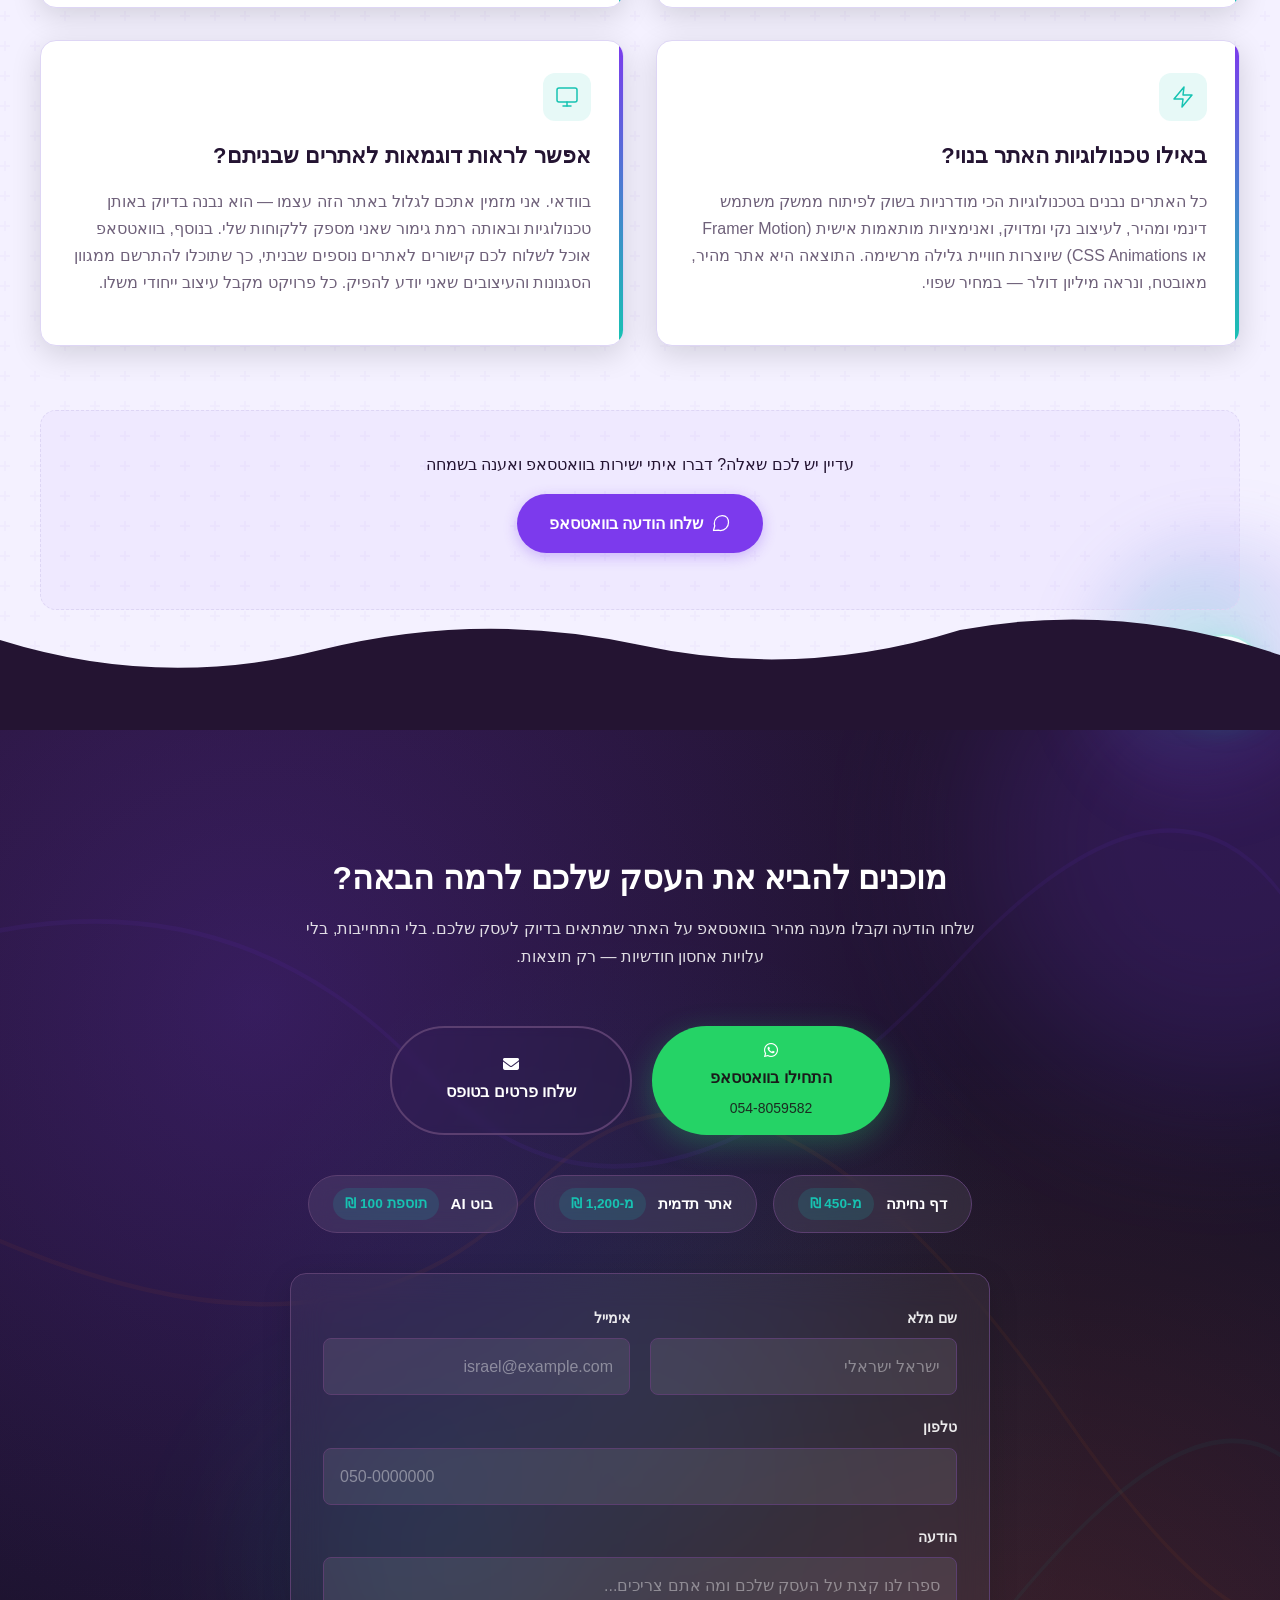
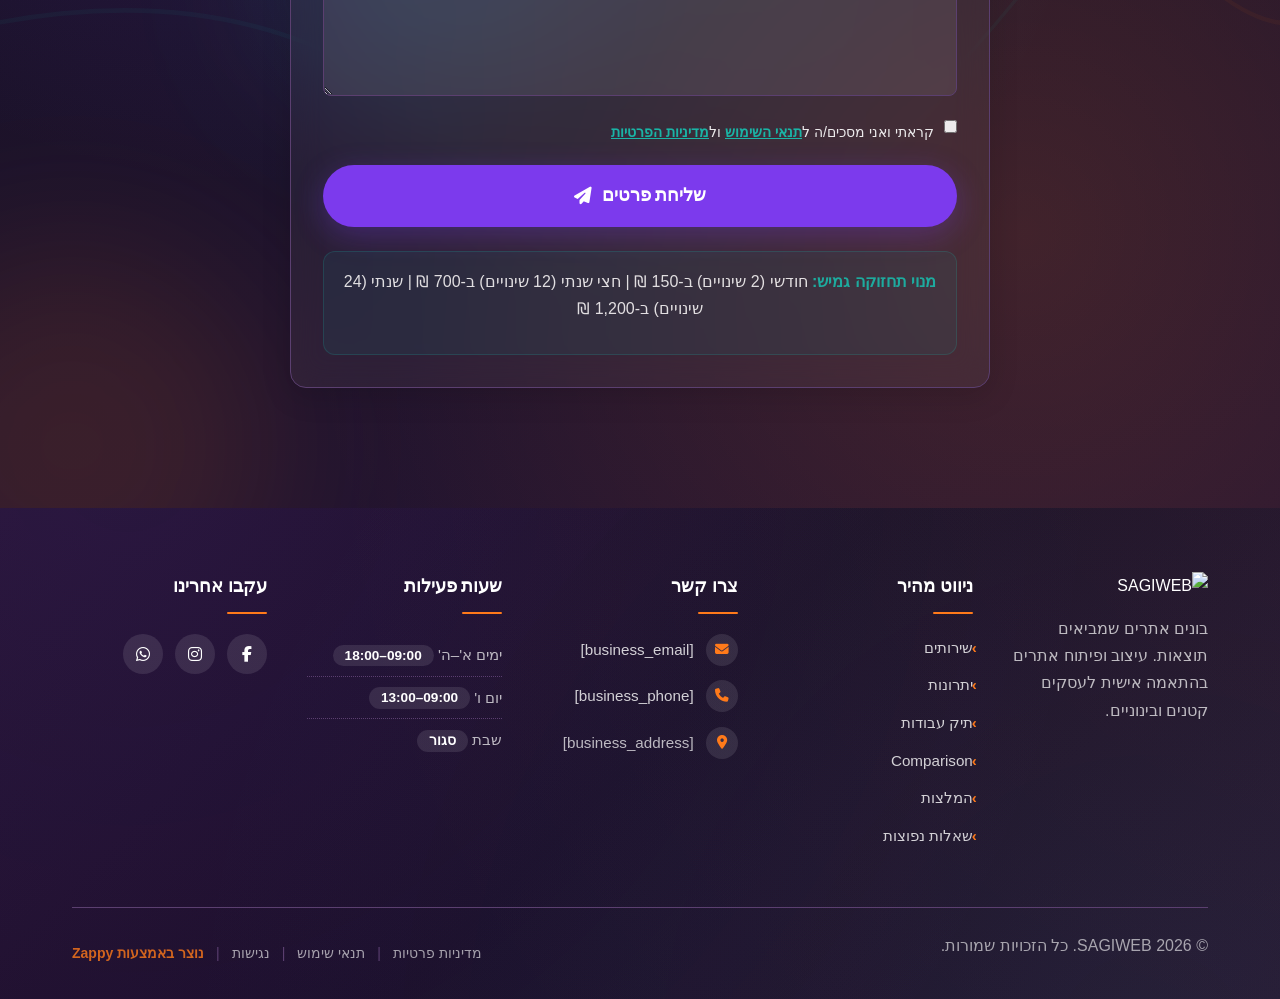
==== commit 64ef9e95: "Background sync: Progressive GitHub Sync" ====
--- a/index.html
+++ b/index.html
@@ -862,8 +862,8 @@
 
   <!-- Overlay Content Group -->
   <div class="index-hero-section__overlay">
-    <h1 class="index-hero-section__headline" style="">אתרים מקצועיים עם אנימציות גלילה ואפקטים ויזואליים — במחיר שכל עסק קטן יכול להרשות לעצמו</h1>
-    <h3 class="index-hero-section__subtitle" style="">פיתוח אתרים מודרני, ללא עלויות אחסון חודשיות, תקשורת מהירה בוואטסאפ, ותוספת אופציונלית של בוט AI חכם ב-100 ש"ח בלבד</h3>
+    <h1 class="index-hero-section__headline" >אתרים מקצועיים עם אנימציות גלילה ואפקטים ויזואליים — במחיר שכל עסק קטן יכול להרשות לעצמו</h1>
+    <h3 class="index-hero-section__subtitle" >פיתוח אתרים מודרני, ללא עלויות אחסון חודשיות, תקשורת מהירה בוואטסאפ, ותוספת אופציונלית של בוט AI חכם ב-100 ש"ח בלבד</h3>
     
     <div class="index-hero-section__actions">
       <a href="https://wa.me/972548059582" class="index-hero-section__cta index-hero-section__cta--primary" target="_blank" rel="noopener noreferrer" data-native-element="true" data-element-id="btn-1783299113156-g66mw5h72" data-element-type="button" style="outline: none; background-color: rgb(109, 40, 217) !important; background-image: none !important; border-color: rgb(109, 40, 217) !important; color: rgb(255, 255, 255) !important;">
@@ -1027,13 +1027,89 @@
                     <feBlend in="SourceGraphic" mode="multiply"></feBlend>
                 </filter>
             </defs>
-            <path d="M0,80 L0,35 Q40,42 80,32 T160,38 Q200,28 240,36 T320,30 Q360,40 400,32 T480,38 Q520,28 560,36 T640,30 Q680,40 720,32 T800,38 Q840,28 880,36 T960,30 Q1000,40 1040,32 T1120,38 Q1160,28 1200,35 L1200,80 Z" fill="var(--bg-dark)" filter="url(#lavender-grain)"></path>
+            <path d="M0,80 L0,35 Q40,42 80,32 T160,38 Q200,28 240,36 T320,30 Q360,40 400,32 T480,38 Q520,28 560,36 T640,30 Q680,40 720,32 T800,38 Q840,28 880,36 T960,30 Q1000,40 1040,32 T1120,38 Q1160,28 1200,35 L1200,80 Z" fill="#0a0a1a" filter="url(#lavender-grain)"></path>
         </svg>
     </div>
 </section>
 
-<section data-band-index="2" id="benefits" class="index-benefits-section" data-layout-spec="בית-benefits" style="" data-zappy-content-align="upper-mid-right">
-  <div class="index-benefits-section__container" data-zappy-align-target="true" style="">
+<section class="sagi-3d-showcase" dir="rtl" data-zappy-component="true" id="ai-section-1783300998338-76hauab">
+  <div class="showcase-container">
+    <div class="showcase-text">
+      <p><span class="showcase-badge">העבודות שלנו</span>
+      </p><h2 class="showcase-heading" >אתרים מרהיבים שבנינו<br><br>עם אנימציות מתקדמות</h2>
+      <p class="showcase-description">
+        כל אתר שאנחנו בונים הוא חוויית משתמש ייחודית. צפו בדוגמאות מהעבודות האחרונות שלנו — עיצוב נקי, אנימציות חלקות וביצועים ללא פשרות.
+      </p>
+      <div class="showcase-actions">
+        <a href="#" class="showcase-btn showcase-btn-primary" data-element-type="button" data-element-id="btn-1783301004214-l1roueogn" data-native-element="true">צפייה בכל העבודות</a>
+        <a href="#" class="showcase-btn showcase-btn-secondary" data-element-type="button" data-element-id="btn-1783301004214-t8ksxulqb" data-native-element="true">דברו איתנו</a>
+      </div>
+      <div class="showcase-stats">
+        <div class="stat-item">
+          <span class="stat-number">150+</span>
+          <span class="stat-label">אתרים שבנינו</span>
+        </div>
+        <div class="stat-item">
+          <span class="stat-number">98%</span>
+          <span class="stat-label">לקוחות מרוצים</span>
+        </div>
+        <div class="stat-item">
+          <span class="stat-number">3+</span>
+          <span class="stat-label">שנות ניסיון</span>
+        </div>
+      </div>
+    </div>
+    <div class="showcase-visual">
+      <div class="laptop-3d-wrapper">
+        <div class="laptop-3d">
+          <div class="laptop-screen">
+            <div class="screen-bezel">
+              <div class="screen-display">
+                <div class="website-carousel zappy-carousel-mode zappy-carousel-active" aria-label="תצוגת אתרים" style="position: relative; display: block;">
+                  
+                  
+                  
+                <div class="zappy-carousel-container-wrapper" style="position: relative; width: 474.332px; max-width: calc(100% - 100px); margin: 0px auto; overflow: hidden !important;"><div class="zappy-carousel-track" style="display: flex; transition: transform 0.3s; gap: 24px; transform: translateX(996.664px);"><div class="carousel-slide carousel-slide-active zappy-carousel-item" data-slide="0" style="flex: 0 0 auto; width: 474.332px;">
+                    <img data-placeholder="showcase-website-1" data-context="Modern photography portfolio website with dark theme, elegant image galleries, and Hebrew text - hananphotograph style" src="data:image/svg+xml,%3Csvg xmlns=%27http://www.w3.org/2000/svg%27 width=%27800%27 height=%27500%27%3E%3Cdefs%3E%3ClinearGradient id=%27grad%27 x1=%270%25%27 y1=%270%25%27 x2=%27100%25%27 y2=%27100%25%27%3E%3Cstop offset=%270%25%27 style=%27stop-color:%23FF0083;stop-opacity:1%27 /%3E%3Cstop offset=%27100%25%27 style=%27stop-color:%23FF008320;stop-opacity:1%27 /%3E%3C/linearGradient%3E%3C/defs%3E%3Crect width=%27100%25%27 height=%27100%25%27 fill=%27url(%23grad)%27/%3E%3Ctext x=%2750%25%27 y=%2750%25%27 font-family=%27Arial, sans-serif%27 font-size=%2718%27 fill=%27white%27 text-anchor=%27middle%27 dy=%27.3em%27 font-weight=%27500%27%3Ehananphotograph%3C/text%3E%3C/svg%3E" alt="אתר צילום חנן" class="carousel-image" data-element-type="image" data-element-id="img-1783301004219-kvhjhu8j3" >
+                    <span class="carousel-caption">Hanan Photograph</span>
+                  </div><div class="carousel-slide zappy-carousel-item" data-slide="1" style="flex: 0 0 auto; width: 474.332px;">
+                    <img data-placeholder="showcase-website-2" data-context="Professional photography portfolio website with clean design, light color scheme, and Hebrew navigation - shilophotograph style" src="data:image/svg+xml,%3Csvg xmlns=%27http://www.w3.org/2000/svg%27 width=%27800%27 height=%27500%27%3E%3Cdefs%3E%3ClinearGradient id=%27grad%27 x1=%270%25%27 y1=%270%25%27 x2=%27100%25%27 y2=%27100%25%27%3E%3Cstop offset=%270%25%27 style=%27stop-color:%23FF0083;stop-opacity:1%27 /%3E%3Cstop offset=%27100%25%27 style=%27stop-color:%23FF008320;stop-opacity:1%27 /%3E%3C/linearGradient%3E%3C/defs%3E%3Crect width=%27100%25%27 height=%27100%25%27 fill=%27url(%23grad)%27/%3E%3Ctext x=%2750%25%27 y=%2750%25%27 font-family=%27Arial, sans-serif%27 font-size=%2718%27 fill=%27white%27 text-anchor=%27middle%27 dy=%27.3em%27 font-weight=%27500%27%3Eshilophotograph%3C/text%3E%3C/svg%3E" alt="אתר צילום שילה" class="carousel-image" data-element-type="image" data-element-id="img-1783301004219-fhonixojv" >
+                    <span class="carousel-caption">Shilo Photograph</span>
+                  </div><div class="carousel-slide zappy-carousel-item" data-slide="2" style="flex: 0 0 auto; width: 474.332px;">
+                    <img data-placeholder="showcase-website-3" data-context="Modern interior design and home styling website with elegant layout, warm tones, and Hebrew content - l-home style" src="data:image/svg+xml,%3Csvg xmlns=%27http://www.w3.org/2000/svg%27 width=%27800%27 height=%27500%27%3E%3Cdefs%3E%3ClinearGradient id=%27grad%27 x1=%270%25%27 y1=%270%25%27 x2=%27100%25%27 y2=%27100%25%27%3E%3Cstop offset=%270%25%27 style=%27stop-color:%23FF0083;stop-opacity:1%27 /%3E%3Cstop offset=%27100%25%27 style=%27stop-color:%23FF008320;stop-opacity:1%27 /%3E%3C/linearGradient%3E%3C/defs%3E%3Crect width=%27100%25%27 height=%27100%25%27 fill=%27url(%23grad)%27/%3E%3Ctext x=%2750%25%27 y=%2750%25%27 font-family=%27Arial, sans-serif%27 font-size=%2718%27 fill=%27white%27 text-anchor=%27middle%27 dy=%27.3em%27 font-weight=%27500%27%3EL-Home%3C/text%3E%3C/svg%3E" alt="אתר עיצוב הבית" class="carousel-image" data-element-type="image" data-element-id="img-1783301004219-55b7maonh" >
+                    <span class="carousel-caption">L-Home</span>
+                  </div></div></div><button class="zappy-carousel-btn zappy-carousel-left" type="button" style="position: absolute; top: 50%; transform: translateY(-50%); left: calc(50% - 289.166px); background: rgba(255, 255, 255, 0.95); border: 1px solid rgb(229, 231, 235); border-radius: 50%; width: 44px; height: 44px; cursor: pointer; font-size: 20px; z-index: 10; box-shadow: rgba(0, 0, 0, 0.1) 0px 2px 8px; display: flex; align-items: center; justify-content: center; opacity: 0.5;" disabled="">❯</button><button class="zappy-carousel-btn zappy-carousel-right" type="button" style="position: absolute; top: 50%; transform: translateY(-50%); right: calc(50% - 289.166px); background: rgba(255, 255, 255, 0.95); border: 1px solid rgb(229, 231, 235); border-radius: 50%; width: 44px; height: 44px; cursor: pointer; font-size: 20px; z-index: 10; box-shadow: rgba(0, 0, 0, 0.1) 0px 2px 8px; display: flex; align-items: center; justify-content: center; opacity: 1;">❮</button><div class="zappy-carousel-dots" style="display: flex; justify-content: center; gap: 8px; margin-top: 16px;"><button class="zappy-carousel-dot" data-index="0" style="width: 10px; height: 10px; border-radius: 50%; border-width: medium; border-style: none; border-color: currentcolor; border-image: initial; cursor: pointer; background: rgb(209, 213, 219); transition: background 0.2s;"></button><button class="zappy-carousel-dot" data-index="1" style="width: 10px; height: 10px; border-radius: 50%; border-width: medium; border-style: none; border-color: currentcolor; border-image: initial; cursor: pointer; background: rgb(209, 213, 219); transition: background 0.2s;"></button><button class="zappy-carousel-dot active" data-index="2" style="width: 10px; height: 10px; border-radius: 50%; border-width: medium; border-style: none; border-color: currentcolor; border-image: initial; cursor: pointer; background: rgb(26, 26, 26); transition: background 0.2s;"></button></div></div>
+                <div class="carousel-dots" role="tablist" aria-label="בחירת אתר">
+                  <button class="carousel-dot carousel-dot-active" role="tab" aria-selected="true" aria-label="אתר 1" data-index="0" data-element-type="button" data-element-id="btn-1783301004214-554wdvs23" data-native-element="true"></button>
+                  <button class="carousel-dot" role="tab" aria-selected="false" aria-label="אתר 2" data-index="1" data-element-type="button" data-element-id="btn-1783301004214-zaeopu6sn" data-native-element="true"></button>
+                  <button class="carousel-dot" role="tab" aria-selected="false" aria-label="אתר 3" data-index="2" data-element-type="button" data-element-id="btn-1783301004214-48fiyw4fv" data-native-element="true"></button>
+                </div>
+              </div>
+              <div class="screen-camera"></div>
+            </div>
+          </div>
+          <div class="laptop-keyboard">
+            <div class="keyboard-base">
+              <div class="keyboard-grille"></div>
+              <div class="keyboard-trackpad"></div>
+            </div>
+          </div>
+        </div>
+        <div class="floating-elements" aria-hidden="true">
+          <div class="float-element float-element-1"></div>
+          <div class="float-element float-element-2"></div>
+          <div class="float-element float-element-3"></div>
+          <div class="float-element float-element-4"></div>
+        </div>
+      </div>
+    </div>
+  </div>
+</section>
+
+
+
+<section data-band-index="2" id="benefits" class="index-benefits-section" data-layout-spec="בית-benefits"  data-zappy-content-align="upper-mid-right">
+  <div class="index-benefits-section__container" data-zappy-align-target="true" >
     <!-- START Column: Content -->
     <div class="index-benefits-section__content">
       <h2 class="index-benefits-section__heading">למה SAGIWEB זה הדבר הכי משתלם שתעשו לעסק שלכם?</h2>
@@ -1111,8 +1187,8 @@
       <path d="M0,80 L0,30 Q150,10 300,35 T600,25 Q750,40 900,20 T1200,35 L1200,80 Z" fill="var(--bg-dark)"></path>
     </svg>
   </div>
-</section><section data-band-index="2" id="benefits-dup-1783300745854" class="index-benefits-section" data-layout-spec="בית-benefits" style="" data-zappy-content-align="upper-mid-left">
-  <div class="index-benefits-section__container" data-zappy-align-target="true" style="">
+</section><section data-band-index="2" id="benefits-dup-1783300745854" class="index-benefits-section" data-layout-spec="בית-benefits"  data-zappy-content-align="upper-mid-left">
+  <div class="index-benefits-section__container" data-zappy-align-target="true" >
     <!-- START Column: Content -->
     <div class="index-benefits-section__content">
       <h2 class="index-benefits-section__heading">למה SAGIWEB זה הדבר הכי משתלם שתעשו לעסק שלכם?</h2>
@@ -1670,7 +1746,7 @@
           </svg>
         </div>
         <h3 class="index-faq-section__card-title">האם יש עלויות אחסון חודשיות?</h3>
-        <p class="index-faq-section__card-text" style="">ממש לא. כל האתרים שאני בונה מועלים לשירות אחסון חינמי ואיכותי (כמו Netlify או Vercel), כך שאין לכם שום עלות חודשית על אחסון או דומיין מעבר לעלות רכישת הדומיין עצמו (כ-50-80 ש"ח לשנה). אתם משלמים פעם אחת על האתר — והוא שלכם לתמיד.</p>
+        <p class="index-faq-section__card-text" >ממש לא. כל האתרים שאני בונה מועלים לשירות אחסון חינמי ואיכותי (כמו Netlify או Vercel), כך שאין לכם שום עלות חודשית על אחסון או דומיין מעבר לעלות רכישת הדומיין עצמו (כ-50-80 ש"ח לשנה). אתם משלמים פעם אחת על האתר — והוא שלכם לתמיד.</p>
       </article>
 
       <!-- Card 3 -->
@@ -1685,7 +1761,7 @@
           </svg>
         </div>
         <h3 class="index-faq-section__card-title">מה כולל תוסף הבוט AI ב-100 ש"ח?</h3>
-        <p class="index-faq-section__card-text" style="">הבוט החכם הוא תוסף אופציונלי שמאפשר לגולשים באתר שלכם לשוחח ישירות עם צ'אטבוט מבוסס AI. הבוט יכול לענות על שאלות נפוצות, לספק מידע על השירותים שלכם, ואפילו להפנות לידים ישירות לוואטסאפ שלכם. זהו כלי פשוט אך אפקטיבי מאוד להגדלת המרות — במחיר סמלי של 100 ש"ח בלבד.</p>
+        <p class="index-faq-section__card-text" >הבוט החכם הוא תוסף אופציונלי שמאפשר לגולשים באתר שלכם לשוחח ישירות עם צ'אטבוט מבוסס AI. הבוט יכול לענות על שאלות נפוצות, לספק מידע על השירותים שלכם, ואפילו להפנות לידים ישירות לוואטסאפ שלכם. זהו כלי פשוט אך אפקטיבי מאוד להגדלת המרות — במחיר סמלי של 100 ש"ח בלבד.</p>
       </article>
 
       <!-- Card 4 -->
@@ -1722,7 +1798,7 @@
           </svg>
         </div>
         <h3 class="index-faq-section__card-title">האם המחיר הוא באמת חד-פעמי?</h3>
-        <p class="index-faq-section__card-text" style="">כן. המחיר שאתם רואים הוא המחיר הסופי — בלי הפתעות, בלי עלויות נסתרות ובלי תשלומים חודשיים על האתר עצמו. דף נחיתה ב-450 ש"ח, אתר תדמית ב-1,200-1,500 ש"ח — משלמים פעם אחת והאתר שלכם לנצח. מנוי התחזוקה הוא אופציונלי לחלוטין, ואתם יכולים לבחור אם להצטרף אליו או לא.</p>
+        <p class="index-faq-section__card-text" >כן. המחיר שאתם רואים הוא המחיר הסופי — בלי הפתעות, בלי עלויות נסתרות ובלי תשלומים חודשיים על האתר עצמו. דף נחיתה ב-450 ש"ח, אתר תדמית ב-1,200-1,500 ש"ח — משלמים פעם אחת והאתר שלכם לנצח. מנוי התחזוקה הוא אופציונלי לחלוטין, ואתם יכולים לבחור אם להצטרף אליו או לא.</p>
       </article>
 
       <!-- Card 7 -->
@@ -1733,7 +1809,7 @@
           </svg>
         </div>
         <h3 class="index-faq-section__card-title">באילו טכנולוגיות האתר בנוי?</h3>
-        <p class="index-faq-section__card-text" style="">כל האתרים נבנים בטכנולוגיות הכי מודרניות בשוק לפיתוח ממשק משתמש דינמי ומהיר, לעיצוב נקי ומדויק, ואנימציות מותאמות אישית (Framer Motion או CSS Animations) שיוצרות חוויית גלילה מרשימה. התוצאה היא אתר מהיר, מאובטח, ונראה מיליון דולר — במחיר שפוי.</p>
+        <p class="index-faq-section__card-text" >כל האתרים נבנים בטכנולוגיות הכי מודרניות בשוק לפיתוח ממשק משתמש דינמי ומהיר, לעיצוב נקי ומדויק, ואנימציות מותאמות אישית (Framer Motion או CSS Animations) שיוצרות חוויית גלילה מרשימה. התוצאה היא אתר מהיר, מאובטח, ונראה מיליון דולר — במחיר שפוי.</p>
       </article>
 
       <!-- Card 8 -->
@@ -2206,5 +2282,135 @@
       else setTimeout(init,50);
     })();
     </script>
+
+    <script>
+    (function(){
+      var _lastW=0;
+      function normalizeAttachedImageCarousel(c){
+        if(!c||!c.matches||!c.matches('.zappy-img-carousel[data-zappy-hero-carousel]'))return false;
+        var tracks=c.querySelectorAll('.zappy-carousel-track');
+        tracks.forEach(function(track){Array.from(track.children).forEach(function(ch){c.appendChild(ch);});});
+        var wrappers=c.querySelectorAll('.zappy-carousel-container-wrapper');wrappers.forEach(function(w){w.remove();});
+        var oldBtns=c.querySelectorAll('.zappy-carousel-btn');oldBtns.forEach(function(b){b.remove();});
+        var oldDots=c.querySelectorAll('.zappy-carousel-dots');oldDots.forEach(function(d){d.remove();});
+        c.classList.remove('zappy-carousel-mode','zappy-carousel-active','zappy-carousel-js-init','zappy-carousel-container');
+        c.removeAttribute('data-zappy-display-mode');
+        var slides=Array.from(c.querySelectorAll(':scope > .zappy-img-carousel-slide'));
+        if(!slides.length)slides=Array.from(c.querySelectorAll('.zappy-img-carousel-slide'));
+        if(!slides.some(function(s){return s.classList.contains('is-active');})&&slides[0])slides[0].classList.add('is-active');
+        slides.forEach(function(slide){
+          if(slide.parentElement!==c)c.appendChild(slide);
+          slide.classList.remove('zappy-carousel-item');
+          slide.removeAttribute('data-index');
+          slide.style.removeProperty('flex');
+          slide.style.removeProperty('width');
+          slide.style.removeProperty('min-width');
+          slide.style.removeProperty('max-width');
+          slide.style.removeProperty('transform');
+          slide.style.removeProperty('transition');
+        });
+        c.style.setProperty('position','relative','important');
+        c.style.setProperty('overflow','hidden','important');
+        function syncAttachedSlides(){
+          Array.from(c.querySelectorAll(':scope > .zappy-img-carousel-slide')).forEach(function(slide){
+            var active=slide.classList.contains('is-active');
+            slide.style.setProperty('position',active?'relative':'absolute','important');
+            slide.style.setProperty('inset','0','important');
+            slide.style.setProperty('width','100%','important');
+            slide.style.setProperty('min-width','0','important');
+            slide.style.setProperty('max-width','none','important');
+            slide.style.setProperty('height',active?'auto':'100%','important');
+            slide.style.setProperty('opacity',active?'1':'0','important');
+            slide.style.setProperty('z-index',active?'1':'0','important');
+            var img=slide.querySelector('img');
+            if(img){img.style.setProperty('width','100%','important');img.style.setProperty('height','auto','important');img.style.setProperty('display','block','important');}
+          });
+        }
+        syncAttachedSlides();
+        if(!c.__zappyAttachedFadeObserver&&window.MutationObserver){
+          var obs=new MutationObserver(syncAttachedSlides);
+          Array.from(c.querySelectorAll(':scope > .zappy-img-carousel-slide')).forEach(function(slide){obs.observe(slide,{attributes:true,attributeFilter:['class']});});
+          c.__zappyAttachedFadeObserver=obs;
+        }
+        if(!c.__zappyAttachedFadeGuard){c.__zappyAttachedFadeGuard=setInterval(syncAttachedSlides,250);}
+        return true;
+      }
+      function initViewCarousels(){
+        document.querySelectorAll('.zappy-img-carousel[data-zappy-hero-carousel]').forEach(normalizeAttachedImageCarousel);
+        var containers=document.querySelectorAll('.zappy-carousel-mode, [data-zappy-display-mode="carousel"]');
+        containers.forEach(function(c){
+          if(normalizeAttachedImageCarousel(c))return;
+          var existingTrack=c.querySelector('.zappy-carousel-track');
+          var items=[];
+          if(existingTrack){
+            Array.from(existingTrack.children).forEach(function(ch){items.push(ch);});
+            items.forEach(function(it){c.appendChild(it);});
+            var oldWr=c.querySelector('.zappy-carousel-container-wrapper');if(oldWr)oldWr.remove();
+            var oldBtns=c.querySelectorAll('.zappy-carousel-btn');oldBtns.forEach(function(b){b.remove();});
+            var oldDots=c.querySelector('.zappy-carousel-dots');if(oldDots)oldDots.remove();
+            c.classList.remove('zappy-carousel-js-init');
+          } else {
+            Array.from(c.children).forEach(function(ch){
+              if(!ch||!ch.classList)return;
+              if(ch.tagName==='STYLE'||ch.tagName==='SCRIPT')return;
+              if(ch.classList.contains('zappy-carousel-btn')||ch.classList.contains('zappy-carousel-dots')||ch.classList.contains('zappy-carousel-container-wrapper'))return;
+              items.push(ch);
+            });
+          }
+          if(items.length===0)return;
+          var isRTL=window.getComputedStyle(c).direction==='rtl';
+          var gap=parseInt(c.getAttribute('data-original-gap'),10)||24;
+          var inlineW=items[0]?items[0].style.width:'';
+          var parsedInline=(inlineW&&inlineW!=='auto')?parseFloat(inlineW):0;
+          var firstR=(parsedInline>=100)?parsedInline:(items[0]?items[0].getBoundingClientRect().width:0);
+          var itemW=firstR>50?firstR:280;
+          var cW=c.offsetWidth||800;
+          var ipv=Math.min(3,items.length);
+          var vW=(ipv*itemW)+((ipv-1)*gap);
+          while(vW>cW-60&&ipv>1){ipv--;vW=(ipv*itemW)+((ipv-1)*gap);}
+          if(window.innerWidth<=768){ipv=1;vW=Math.min(itemW,cW-20);}
+          var wr=document.createElement('div');wr.className='zappy-carousel-container-wrapper';
+          wr.style.cssText='position:relative;overflow:hidden!important;width:'+vW+'px;max-width:calc(100% - 20px);margin:0 auto;';
+          var tr=document.createElement('div');tr.className='zappy-carousel-track';
+          tr.style.cssText='display:flex;transition:transform 0.3s ease;gap:'+gap+'px;';
+          items.forEach(function(it){
+            it.classList.add('zappy-carousel-item');
+            it.style.flex='0 0 '+itemW+'px';it.style.width=itemW+'px';it.style.minWidth=itemW+'px';it.style.maxWidth=itemW+'px';
+            var zw=it.querySelectorAll('[data-zappy-zoom-wrapper="true"]');
+            zw.forEach(function(z){z.style.setProperty('padding-bottom','0','important');z.style.setProperty('min-height','0','important');z.style.setProperty('overflow','hidden','important');var ar=parseFloat(z.getAttribute('data-zappy-zoom-aspect-ratio'));if(ar&&ar>0){z.style.setProperty('aspect-ratio',(1/ar)+'','important');z.style.setProperty('height','auto','important');}else{z.style.setProperty('height','auto','important');}var zi=z.querySelector('img');if(zi){zi.style.setProperty('position','relative','important');zi.style.setProperty('width','100%','important');zi.style.setProperty('height',(ar&&ar>0)?'100%':'auto','important');zi.style.setProperty('object-fit','cover','important');zi.style.setProperty('left','0','important');zi.style.setProperty('top','0','important');zi.style.setProperty('max-width','100%','important');}});
+            tr.appendChild(it);
+          });
+          wr.appendChild(tr);c.appendChild(wr);c.classList.add('zappy-carousel-js-init');c.style.display='block';c.style.position='relative';
+          var ci=0,ti=items.length,mx=Math.max(0,ti-ipv);
+          var bS=36,bSp=4;
+          var lb=document.createElement('button');lb.className='zappy-carousel-btn zappy-carousel-left';
+          lb.innerHTML=isRTL?'&#10095;':'&#10094;';
+          lb.style.cssText='position:absolute;top:50%;transform:translateY(-50%);left:'+bSp+'px;background:rgba(255,255,255,0.9);border:1px solid #e5e7eb;border-radius:50%;width:'+bS+'px;height:'+bS+'px;cursor:pointer;font-size:16px;z-index:10;box-shadow:0 2px 8px rgba(0,0,0,0.1);display:flex;align-items:center;justify-content:center;';
+          var rb=document.createElement('button');rb.className='zappy-carousel-btn zappy-carousel-right';
+          rb.innerHTML=isRTL?'&#10094;':'&#10095;';
+          rb.style.cssText='position:absolute;top:50%;transform:translateY(-50%);right:'+bSp+'px;background:rgba(255,255,255,0.9);border:1px solid #e5e7eb;border-radius:50%;width:'+bS+'px;height:'+bS+'px;cursor:pointer;font-size:16px;z-index:10;box-shadow:0 2px 8px rgba(0,0,0,0.1);display:flex;align-items:center;justify-content:center;';
+          c.appendChild(lb);c.appendChild(rb);
+          var tp=Math.ceil(ti/ipv);var dc=null;
+          if(tp>1){dc=document.createElement('div');dc.className='zappy-carousel-dots';dc.style.cssText='display:flex;justify-content:center;gap:8px;margin-top:16px;';
+            for(var i=0;i<tp;i++){var d=document.createElement('button');d.className='zappy-carousel-dot'+(i===0?' active':'');d.setAttribute('data-index',i);d.style.cssText='width:10px;height:10px;border-radius:50%;border:none;cursor:pointer;background:'+(i===0?'#1a1a1a':'#d1d5db')+';transition:background 0.2s ease;';dc.appendChild(d);}
+            c.appendChild(dc);}
+          function actualW(){var r=items[0]?items[0].getBoundingClientRect().width:itemW;return r||itemW;}
+          function upd(){var aW=actualW();var off=ci*(aW+gap);tr.style.transform=isRTL?'translateX('+off+'px)':'translateX(-'+off+'px)';lb.style.opacity=(isRTL?(ci>=mx?'0.5':'1'):(ci===0?'0.5':'1'));rb.style.opacity=(isRTL?(ci===0?'0.5':'1'):(ci>=mx?'0.5':'1'));if(dc){var pg=Math.floor(ci/ipv);if(ci===mx&&mx>0)pg=tp-1;dc.querySelectorAll('.zappy-carousel-dot').forEach(function(dot,idx){dot.style.background=idx===pg?'#1a1a1a':'#d1d5db';dot.classList.toggle('active',idx===pg);});}}
+          lb.addEventListener('click',function(e){e.preventDefault();e.stopPropagation();if(isRTL){if(ci<mx){ci++;upd();}}else{if(ci>0){ci--;upd();}}});
+          rb.addEventListener('click',function(e){e.preventDefault();e.stopPropagation();if(isRTL){if(ci>0){ci--;upd();}}else{if(ci<mx){ci++;upd();}}});
+          if(dc)dc.querySelectorAll('.zappy-carousel-dot').forEach(function(dot){dot.addEventListener('click',function(e){e.preventDefault();e.stopPropagation();ci=Math.min(mx,parseInt(dot.getAttribute('data-index'),10)*ipv);upd();});});
+          upd();
+        });
+      }
+      function onResize(){
+        var w=window.innerWidth;
+        if(Math.abs(w-_lastW)>100){_lastW=w;initViewCarousels();}
+      }
+      if(document.readyState==='loading')document.addEventListener('DOMContentLoaded',function(){_lastW=window.innerWidth;initViewCarousels();});
+      else{_lastW=window.innerWidth;setTimeout(initViewCarousels,100);}
+      var _resizeTimer;
+      window.addEventListener('resize',function(){clearTimeout(_resizeTimer);_resizeTimer=setTimeout(onResize,200);});
+    })();
+    </script>
 </body>
 </html>
--- a/styles.css
+++ b/styles.css
@@ -6287,6 +6287,543 @@
 ._access-icon {
   display: flex !important;
 }
+
+/* Added Component Styles */
+.sagi-3d-showcase {
+  background: linear-gradient(135deg, #0a0a1a 0%, #12122a 40%, #1a1030 100%);
+  padding: 100px 20px;
+  overflow: hidden;
+  position: relative;
+  font-family: system-ui, sans-serif;
+  direction: rtl;
+}
+
+.sagi-3d-showcase::before {
+  content: '';
+  position: absolute;
+  top: -200px;
+  left: -200px;
+  width: 600px;
+  height: 600px;
+  background: radial-gradient(circle, rgba(124, 58, 237, 0.15) 0%, transparent 70%);
+  border-radius: 50%;
+  pointer-events: none;
+}
+
+.sagi-3d-showcase::after {
+  content: '';
+  position: absolute;
+  bottom: -150px;
+  right: -150px;
+  width: 500px;
+  height: 500px;
+  background: radial-gradient(circle, rgba(124, 58, 237, 0.1) 0%, transparent 70%);
+  border-radius: 50%;
+  pointer-events: none;
+}
+
+.showcase-container {
+  max-width: 1200px;
+  margin: 0 auto;
+  display: grid;
+  grid-template-columns: 1fr 1fr;
+  gap: 60px;
+  align-items: center;
+  position: relative;
+  z-index: 1;
+}
+
+/* --- Text Side --- */
+.showcase-text {
+  display: flex;
+  flex-direction: column;
+  gap: 20px;
+}
+
+.showcase-badge {
+  display: inline-block;
+  background: rgba(124, 58, 237, 0.2);
+  color: #c4a8ff;
+  font-size: 0.9rem;
+  font-weight: 600;
+  padding: 8px 18px;
+  border-radius: 50px;
+  border: 1px solid rgba(124, 58, 237, 0.3);
+  width: fit-content;
+  letter-spacing: 0.5px;
+}
+
+.showcase-heading {
+  font-size: 2.6rem;
+  font-weight: 800;
+  color: #ffffff;
+  line-height: 1.3;
+  margin: 0;
+}
+
+.showcase-heading br {
+  display: block;
+}
+
+.showcase-description {
+  font-size: 1.1rem;
+  color: #b0b0cc;
+  line-height: 1.7;
+  margin: 0;
+  max-width: 90%;
+}
+
+.showcase-actions {
+  display: flex;
+  gap: 16px;
+  flex-wrap: wrap;
+  margin-top: 10px;
+}
+
+.showcase-btn {
+  display: inline-flex;
+  align-items: center;
+  justify-content: center;
+  padding: 14px 28px;
+  border-radius: 12px;
+  font-size: 1rem;
+  font-weight: 600;
+  text-decoration: none;
+  transition: all 0.3s ease;
+  cursor: pointer;
+  border: none;
+}
+
+.showcase-btn-primary {
+  background: var(--primary, #7C3AED);
+  color: #ffffff;
+  box-shadow: 0 4px 20px rgba(124, 58, 237, 0.4);
+}
+
+.showcase-btn-primary:hover {
+  background: #6d28d9;
+  box-shadow: 0 6px 28px rgba(124, 58, 237, 0.55);
+  transform: translateY(-2px);
+}
+
+.showcase-btn-secondary {
+  background: rgba(255, 255, 255, 0.08);
+  color: #ffffff;
+  border: 1px solid rgba(255, 255, 255, 0.2);
+}
+
+.showcase-btn-secondary:hover {
+  background: rgba(255, 255, 255, 0.15);
+  border-color: rgba(255, 255, 255, 0.35);
+  transform: translateY(-2px);
+}
+
+.showcase-stats {
+  display: flex;
+  gap: 30px;
+  margin-top: 20px;
+  padding-top: 20px;
+  border-top: 1px solid rgba(255, 255, 255, 0.1);
+}
+
+.stat-item {
+  display: flex;
+  flex-direction: column;
+  gap: 4px;
+}
+
+.stat-number {
+  font-size: 1.8rem;
+  font-weight: 800;
+  color: #c4a8ff;
+  line-height: 1;
+}
+
+.stat-label {
+  font-size: 0.85rem;
+  color: #8888aa;
+  font-weight: 500;
+}
+
+/* --- Visual / 3D Laptop Side --- */
+.showcase-visual {
+  display: flex;
+  align-items: center;
+  justify-content: center;
+  perspective: 1200px;
+}
+
+.laptop-3d-wrapper {
+  position: relative;
+  width: 100%;
+  max-width: 520px;
+}
+
+.laptop-3d {
+  transform: rotateY(-15deg) rotateX(5deg);
+  transform-style: preserve-3d;
+  transition: transform 0.6s ease;
+}
+
+.laptop-3d:hover {
+  transform: rotateY(-10deg) rotateX(3deg) translateY(-4px);
+}
+
+.laptop-screen {
+  background: linear-gradient(180deg, #2a2a3e 0%, #1e1e32 100%);
+  border-radius: 14px 14px 0 0;
+  padding: 10px;
+  box-shadow: 0 20px 50px rgba(0, 0, 0, 0.5), inset 0 1px 0 rgba(255, 255, 255, 0.05);
+  position: relative;
+}
+
+.screen-bezel {
+  background: #111122;
+  border-radius: 8px;
+  padding: 8px;
+  position: relative;
+}
+
+.screen-display {
+  background: #0d0d1a;
+  border-radius: 4px;
+  overflow: hidden;
+  position: relative;
+  aspect-ratio: 16 / 10;
+  min-height: 260px;
+}
+
+.screen-camera {
+  position: absolute;
+  top: -6px;
+  left: 50%;
+  transform: translateX(-50%);
+  width: 6px;
+  height: 6px;
+  background: #1a1a2e;
+  border-radius: 50%;
+  border: 1px solid #333;
+}
+
+/* --- Carousel --- */
+.website-carousel {
+  width: 100%;
+  height: 100%;
+  position: relative;
+}
+
+.carousel-slide {
+  position: absolute;
+  top: 0;
+  left: 0;
+  width: 100%;
+  height: 100%;
+  opacity: 0;
+  transition: opacity 0.6s ease, transform 0.6s ease;
+  transform: scale(0.97);
+  pointer-events: none;
+}
+
+.carousel-slide-active {
+  opacity: 1;
+  transform: scale(1);
+  pointer-events: auto;
+}
+
+.carousel-image {
+  width: 100%;
+  height: 100%;
+  object-fit: cover;
+  display: block;
+  border-radius: 2px;
+}
+
+.carousel-caption {
+  position: absolute;
+  bottom: 8px;
+  left: 50%;
+  transform: translateX(-50%);
+  background: rgba(0, 0, 0, 0.7);
+  color: #ffffff;
+  font-size: 0.75rem;
+  padding: 4px 12px;
+  border-radius: 20px;
+  white-space: nowrap;
+  backdrop-filter: blur(4px);
+}
+
+.carousel-dots {
+  position: absolute;
+  bottom: 12px;
+  right: 12px;
+  display: flex;
+  gap: 6px;
+  z-index: 5;
+}
+
+.carousel-dot {
+  width: 8px;
+  height: 8px;
+  border-radius: 50%;
+  background: rgba(255, 255, 255, 0.3);
+  border: none;
+  cursor: pointer;
+  padding: 0;
+  transition: all 0.3s ease;
+}
+
+.carousel-dot:hover {
+  background: rgba(255, 255, 255, 0.6);
+}
+
+.carousel-dot-active {
+  background: var(--primary, #7C3AED);
+  box-shadow: 0 0 8px rgba(124, 58, 237, 0.6);
+  width: 20px;
+  border-radius: 10px;
+}
+
+/* --- Laptop Keyboard --- */
+.laptop-keyboard {
+  background: linear-gradient(180deg, #2a2a3e 0%, #1e1e32 100%);
+  border-radius: 0 0 14px 14px;
+  padding: 12px 10px 16px;
+  box-shadow: 0 20px 50px rgba(0, 0, 0, 0.5);
+  position: relative;
+  transform: rotateX(70deg);
+  transform-origin: top center;
+  margin-top: -2px;
+}
+
+.keyboard-base {
+  background: #1a1a2e;
+  border-radius: 6px;
+  padding: 8px;
+  position: relative;
+}
+
+.keyboard-grille {
+  display: grid;
+  grid-template-columns: repeat(12, 1fr);
+  gap: 3px;
+  opacity: 0.3;
+}
+
+.keyboard-grille::before {
+  content: '';
+  display: block;
+  grid-column: span 12;
+  height: 4px;
+  background: #333;
+  border-radius: 2px;
+}
+
+.keyboard-trackpad {
+  width: 30%;
+  height: 6px;
+  background: #2a2a3e;
+  border-radius: 3px;
+  margin: 8px auto 0;
+  border: 1px solid #333;
+}
+
+/* --- Floating Elements --- */
+.floating-elements {
+  position: absolute;
+  top: 0;
+  left: 0;
+  width: 100%;
+  height: 100%;
+  pointer-events: none;
+  z-index: -1;
+}
+
+.float-element {
+  position: absolute;
+  border-radius: 12px;
+  background: rgba(124, 58, 237, 0.15);
+  border: 1px solid rgba(124, 58, 237, 0.25);
+  animation: floatAnimation 6s ease-in-out infinite;
+}
+
+.float-element-1 {
+  width: 60px;
+  height: 60px;
+  top: -20px;
+  right: -30px;
+  animation-delay: 0s;
+  border-radius: 16px;
+}
+
+.float-element-2 {
+  width: 40px;
+  height: 40px;
+  bottom: 30px;
+  left: -25px;
+  animation-delay: 1.5s;
+  border-radius: 10px;
+  background: rgba(124, 58, 237, 0.2);
+}
+
+.float-element-3 {
+  width: 30px;
+  height: 30px;
+  top: 40%;
+  right: -40px;
+  animation-delay: 3s;
+  border-radius: 8px;
+  background: rgba(196, 168, 255, 0.2);
+}
+
+.float-element-4 {
+  width: 50px;
+  height: 50px;
+  bottom: -15px;
+  right: 20%;
+  animation-delay: 4.5s;
+  border-radius: 14px;
+  background: rgba(124, 58, 237, 0.12);
+}
+
+@keyframes floatAnimation {
+  0%, 100% {
+    transform: translateY(0) rotate(0deg);
+  }
+  25% {
+    transform: translateY(-15px) rotate(3deg);
+  }
+  50% {
+    transform: translateY(-8px) rotate(-2deg);
+  }
+  75% {
+    transform: translateY(-20px) rotate(1deg);
+  }
+}
+
+/* --- Responsive --- */
+@media (max-width: 1024px) {
+  .showcase-container {
+    grid-template-columns: 1fr;
+    gap: 50px;
+    text-align: center;
+  }
+
+  .showcase-text {
+    align-items: center;
+  }
+
+  .showcase-badge {
+    margin: 0 auto;
+  }
+
+  .showcase-description {
+    max-width: 100%;
+  }
+
+  .showcase-actions {
+    justify-content: center;
+  }
+
+  .showcase-stats {
+    justify-content: center;
+  }
+
+  .showcase-heading {
+    font-size: 2.2rem;
+  }
+
+  .laptop-3d-wrapper {
+    max-width: 420px;
+    margin: 0 auto;
+  }
+}
+
+@media (max-width: 768px) {
+  .sagi-3d-showcase {
+    padding: 60px 16px;
+  }
+
+  .showcase-heading {
+    font-size: 1.8rem;
+  }
+
+  .showcase-description {
+    font-size: 1rem;
+  }
+
+  .showcase-stats {
+    gap: 20px;
+    flex-wrap: wrap;
+  }
+
+  .stat-number {
+    font-size: 1.4rem;
+  }
+
+  .laptop-3d-wrapper {
+    max-width: 340px;
+  }
+
+  .screen-display {
+    min-height: 200px;
+  }
+
+  .laptop-3d {
+    transform: rotateY(-8deg) rotateX(3deg);
+  }
+
+  .float-element-1 {
+    width: 40px;
+    height: 40px;
+    top: -10px;
+    right: -15px;
+  }
+
+  .float-element-2 {
+    width: 30px;
+    height: 30px;
+    left: -15px;
+  }
+
+  .float-element-3 {
+    width: 22px;
+    height: 22px;
+    right: -20px;
+  }
+
+  .float-element-4 {
+    width: 35px;
+    height: 35px;
+  }
+}
+
+@media (max-width: 480px) {
+  .showcase-heading {
+    font-size: 1.5rem;
+  }
+
+  .showcase-btn {
+    padding: 12px 20px;
+    font-size: 0.9rem;
+  }
+
+  .laptop-3d-wrapper {
+    max-width: 280px;
+  }
+
+  .screen-display {
+    min-height: 160px;
+  }
+
+  .carousel-dot {
+    width: 6px;
+    height: 6px;
+  }
+
+  .carousel-dot-active {
+    width: 16px;
+  }
+}
 /* mobile-submenu-overflow-fix */
 @media (max-width: 768px) {
   .navbar .sub-menu.mobile-expanded,
